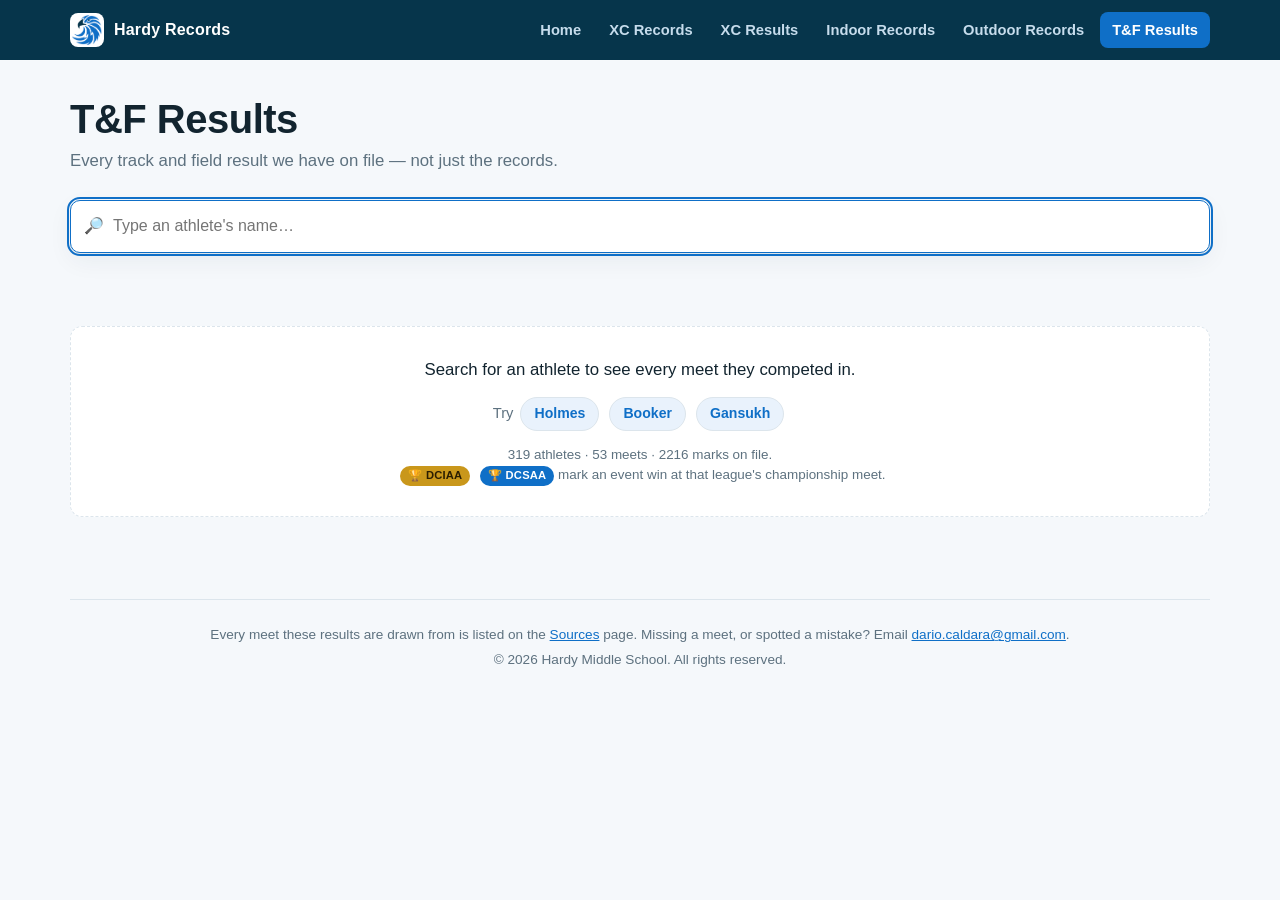
==== results-archive.html @ caa14b57 "Add 2013 outdoor championship record, apply track championship badges Dario judged the 2013-05-06 ca" ====
﻿<!DOCTYPE html>
<html lang="en">
<head>
    <meta charset="UTF-8">
    <meta name="viewport" content="width=device-width, initial-scale=1.0">
    <title>Hardy Middle School T&amp;F Results</title>
    <meta name="description" content="Search every Hardy Middle School track and field result we have on file, by athlete name.">
    <meta property="og:title" content="Hardy Middle School T&amp;F Results">
    <meta property="og:description" content="Search every Hardy Middle School track and field result we have on file, by athlete name.">
    <meta property="og:type" content="website">
    <meta property="og:image" content="hardylogo.png">
    <link rel="icon" href="hardylogo.png">
    <link rel="stylesheet" href="style.css">
</head>
<body>
    <header class="site-header">
        <div class="bar">
            <a class="brand" href="index.html">
                <img src="hardylogo.png" alt="">
                <span>Hardy Records</span>
            </a>
            <nav class="nav">
                <a href="index.html">Home</a>
                <a href="xc_record_wall.html">XC Records</a>
                <a href="xc-results-archive.html">XC Results</a>
                <a href="trackwall_indoor.html">Indoor Records</a>
                <a href="trackwall_outdoor.html">Outdoor Records</a>
                <a href="results-archive.html" aria-current="page">T&amp;F Results</a>
            </nav>
        </div>
    </header>

    <div class="container">
        <div class="page-head" id="top">
            <h1>T&amp;F Results</h1>
            <p>Every track and field result we have on file &mdash; not just the records.</p>
        </div>

        <div class="search">
            <label class="is-hidden" for="q">Search by athlete name</label>
            <input id="q" type="search" data-search data-search-mode="reveal"
                   placeholder="Type an athlete's name&hellip;" autocomplete="off" autofocus>
        </div>
        <p class="search-status" data-search-status role="status"></p>

        <div class="search-prompt" data-search-prompt>
            <p class="prompt-lead">Search for an athlete to see every meet they competed in.</p>
            <p class="prompt-eg">Try <button type="button" class="example" data-example="Holmes">Holmes</button> <button type="button" class="example" data-example="Booker">Booker</button> <button type="button" class="example" data-example="Gansukh">Gansukh</button></p>
            <p class="prompt-note">319 athletes &middot; 53 meets &middot; 2216 marks on file.</p>
            <p class="prompt-note"><span class="title-badge dciaa">&#127942; DCIAA</span> <span class="title-badge dcsaa">&#127942; DCSAA</span> mark an event win at that league's championship meet.</p>
        </div>

        <div class="no-results is-hidden" data-search-empty>
            Nothing found. Try a surname on its own, or check the spelling.
        </div>

        <div class="card-grid">
            <article class="result-card is-hidden">
                <div class="card-head">
                    <span class="card-athlete">Aaron Huang</span>
                    <span class="card-sub">Yr 8 &middot; Boys</span>
                    <span class="season-badge outdoor">Outdoor</span>
                </div>
                <p class="card-meet"><a href="https://www.athletic.net/TrackAndField/meet/628756/results/all">Carlos Parson Invitational</a></p>
                <p class="card-date">May 21, 2026 &middot; Landon, MD</p>
                <ul class="card-marks">
                    <li><span class="ev">1600m</span><span class="mk">5:24.11</span><span class="pl">5th</span></li>
                    <li><span class="ev">4x400m relay</span><span class="mk">4:15.59</span><span class="pl silver">2nd</span></li>
                </ul>
            </article>
            <article class="result-card is-hidden">
                <div class="card-head">
                    <span class="card-athlete">Caroline Consentino</span>
                    <span class="card-sub">Yr 8 &middot; Girls</span>
                    <span class="season-badge outdoor">Outdoor</span>
                </div>
                <p class="card-meet"><a href="https://www.athletic.net/TrackAndField/meet/628756/results/all">Carlos Parson Invitational</a></p>
                <p class="card-date">May 21, 2026 &middot; Landon, MD</p>
                <ul class="card-marks">
                    <li><span class="ev">100m</span><span class="mk">14.39</span><span class="pl silver">2nd</span></li>
                    <li><span class="ev">4x100m relay</span><span class="mk">55.06</span><span class="pl bronze">3rd</span></li>
                    <li><span class="ev">4x200m relay</span><span class="mk">2:04.43</span><span class="pl">6th</span></li>
                </ul>
            </article>
            <article class="result-card is-hidden">
                <div class="card-head">
                    <span class="card-athlete">Conor Benavides</span>
                    <span class="card-sub">Yr 7 &middot; Boys</span>
                    <span class="season-badge outdoor">Outdoor</span>
                </div>
                <p class="card-meet"><a href="https://www.athletic.net/TrackAndField/meet/628756/results/all">Carlos Parson Invitational</a></p>
                <p class="card-date">May 21, 2026 &middot; Landon, MD</p>
                <ul class="card-marks">
                    <li><span class="ev">Discus Throw</span><span class="mk">36-09</span><span class="pl">11th</span></li>
                    <li><span class="ev">Shot Put</span><span class="mk">16-03</span><span class="pl">13th</span></li>
                </ul>
            </article>
            <article class="result-card is-hidden">
                <div class="card-head">
                    <span class="card-athlete">Felipe Sebastian Mesa McGovern</span>
                    <span class="card-sub">Yr 8 &middot; Boys</span>
                    <span class="season-badge outdoor">Outdoor</span>
                </div>
                <p class="card-meet"><a href="https://www.athletic.net/TrackAndField/meet/628756/results/all">Carlos Parson Invitational</a></p>
                <p class="card-date">May 21, 2026 &middot; Landon, MD</p>
                <ul class="card-marks">
                    <li><span class="ev">1600m</span><span class="mk">5:12.51</span><span class="pl bronze">3rd</span></li>
                    <li><span class="ev">4x400m relay</span><span class="mk">4:15.59</span><span class="pl silver">2nd</span></li>
                </ul>
            </article>
            <article class="result-card is-hidden">
                <div class="card-head">
                    <span class="card-athlete">Flora Van Stone</span>
                    <span class="card-sub">Yr 8 &middot; Girls</span>
                    <span class="season-badge outdoor">Outdoor</span>
                </div>
                <p class="card-meet"><a href="https://www.athletic.net/TrackAndField/meet/628756/results/all">Carlos Parson Invitational</a></p>
                <p class="card-date">May 21, 2026 &middot; Landon, MD</p>
                <ul class="card-marks">
                    <li><span class="ev">Discus Throw</span><span class="mk">38-04</span><span class="pl">6th</span></li>
                    <li><span class="ev">Shot Put</span><span class="mk">18-00</span><span class="pl">8th</span></li>
                </ul>
            </article>
            <article class="result-card is-hidden">
                <div class="card-head">
                    <span class="card-athlete">Isabel Gardiner</span>
                    <span class="card-sub">Yr 7 &middot; Girls</span>
                    <span class="season-badge outdoor">Outdoor</span>
                </div>
                <p class="card-meet"><a href="https://www.athletic.net/TrackAndField/meet/628756/results/all">Carlos Parson Invitational</a></p>
                <p class="card-date">May 21, 2026 &middot; Landon, MD</p>
                <ul class="card-marks">
                    <li><span class="ev">4x400m relay</span><span class="mk">4:25.62</span><span class="pl gold">1st</span></li>
                    <li><span class="ev">SMR 1600m relay</span><span class="mk">4:36.08</span><span class="pl silver">2nd</span></li>
                </ul>
            </article>
            <article class="result-card is-hidden">
                <div class="card-head">
                    <span class="card-athlete">Lydia Mohlenkamp</span>
                    <span class="card-sub">Yr 7 &middot; Girls</span>
                    <span class="season-badge outdoor">Outdoor</span>
                </div>
                <p class="card-meet"><a href="https://www.athletic.net/TrackAndField/meet/628756/results/all">Carlos Parson Invitational</a></p>
                <p class="card-date">May 21, 2026 &middot; Landon, MD</p>
                <ul class="card-marks">
                    <li><span class="ev">1600m</span><span class="mk">6:31.57</span><span class="pl">11th</span></li>
                </ul>
            </article>
            <article class="result-card is-hidden">
                <div class="card-head">
                    <span class="card-athlete">Maja Caldara</span>
                    <span class="card-sub">Yr 8 &middot; Girls</span>
                    <span class="season-badge outdoor">Outdoor</span>
                </div>
                <p class="card-meet"><a href="https://www.athletic.net/TrackAndField/meet/628756/results/all">Carlos Parson Invitational</a></p>
                <p class="card-date">May 21, 2026 &middot; Landon, MD</p>
                <ul class="card-marks">
                    <li><span class="ev">1600m</span><span class="mk">5:31.85</span><span class="pl silver">2nd</span></li>
                    <li><span class="ev">4x400m relay</span><span class="mk">4:25.62</span><span class="pl gold">1st</span></li>
                </ul>
            </article>
            <article class="result-card is-hidden">
                <div class="card-head">
                    <span class="card-athlete">Mattia Forte Liuzza, Victor Ionescu, Joshua Banks, Heyab Robel</span>
                    <span class="card-sub">Boys</span>
                    <span class="season-badge outdoor">Outdoor</span>
                </div>
                <p class="card-meet"><a href="https://www.athletic.net/TrackAndField/meet/628756/results/all">Carlos Parson Invitational</a></p>
                <p class="card-date">May 21, 2026 &middot; Landon, MD</p>
                <ul class="card-marks">
                    <li><span class="ev">4x200m relay</span><span class="mk">1:48.48</span><span class="pl silver">2nd</span></li>
                </ul>
            </article>
            <article class="result-card is-hidden">
                <div class="card-head">
                    <span class="card-athlete">Mattia Forte Liuzza, Victor Ionescu, Sebastian Barriga, Heyab Robel</span>
                    <span class="card-sub">Boys</span>
                    <span class="season-badge outdoor">Outdoor</span>
                </div>
                <p class="card-meet"><a href="https://www.athletic.net/TrackAndField/meet/628756/results/all">Carlos Parson Invitational</a></p>
                <p class="card-date">May 21, 2026 &middot; Landon, MD</p>
                <ul class="card-marks">
                    <li><span class="ev">4x100m relay</span><span class="mk">52.77</span><span class="pl silver">2nd</span></li>
                </ul>
            </article>
            <article class="result-card is-hidden">
                <div class="card-head">
                    <span class="card-athlete">Nico Schoenbauer</span>
                    <span class="card-sub">Yr 8 &middot; Boys</span>
                    <span class="season-badge outdoor">Outdoor</span>
                </div>
                <p class="card-meet"><a href="https://www.athletic.net/TrackAndField/meet/628756/results/all">Carlos Parson Invitational</a></p>
                <p class="card-date">May 21, 2026 &middot; Landon, MD</p>
                <ul class="card-marks">
                    <li><span class="ev">1600m</span><span class="mk">5:04.18</span><span class="pl gold">1st</span></li>
                </ul>
            </article>
            <article class="result-card is-hidden">
                <div class="card-head">
                    <span class="card-athlete">Seynabou Samba</span>
                    <span class="card-sub">Yr 8 &middot; Girls</span>
                    <span class="season-badge outdoor">Outdoor</span>
                </div>
                <p class="card-meet"><a href="https://www.athletic.net/TrackAndField/meet/628756/results/all">Carlos Parson Invitational</a></p>
                <p class="card-date">May 21, 2026 &middot; Landon, MD</p>
                <ul class="card-marks">
                    <li><span class="ev">4x100m relay</span><span class="mk">55.06</span><span class="pl bronze">3rd</span></li>
                    <li><span class="ev">Long Jump</span><span class="mk">11-07</span><span class="pl">10th</span></li>
                </ul>
            </article>
            <article class="result-card is-hidden">
                <div class="card-head">
                    <span class="card-athlete">Sonnia Klapper</span>
                    <span class="card-sub">Yr 6 &middot; Girls</span>
                    <span class="season-badge outdoor">Outdoor</span>
                </div>
                <p class="card-meet"><a href="https://www.athletic.net/TrackAndField/meet/628756/results/all">Carlos Parson Invitational</a></p>
                <p class="card-date">May 21, 2026 &middot; Landon, MD</p>
                <ul class="card-marks">
                    <li><span class="ev">1600m</span><span class="mk">5:51.09</span><span class="pl">5th</span></li>
                </ul>
            </article>
            <article class="result-card is-hidden">
                <div class="card-head">
                    <span class="card-athlete">Timothy Carlson</span>
                    <span class="card-sub">Yr 8 &middot; Boys</span>
                    <span class="season-badge outdoor">Outdoor</span>
                </div>
                <p class="card-meet"><a href="https://www.athletic.net/TrackAndField/meet/628756/results/all">Carlos Parson Invitational</a></p>
                <p class="card-date">May 21, 2026 &middot; Landon, MD</p>
                <ul class="card-marks">
                    <li><span class="ev">Shot Put</span><span class="mk">23-02</span><span class="pl">6th</span></li>
                    <li><span class="ev">SMR 1600m relay</span><span class="mk">4:29.31</span><span class="pl bronze">3rd</span></li>
                </ul>
            </article>
            <article class="result-card is-hidden">
                <div class="card-head">
                    <span class="card-athlete">Vanina Mazzei-Paterni</span>
                    <span class="card-sub">Yr 8 &middot; Girls</span>
                    <span class="season-badge outdoor">Outdoor</span>
                </div>
                <p class="card-meet"><a href="https://www.athletic.net/TrackAndField/meet/628756/results/all">Carlos Parson Invitational</a></p>
                <p class="card-date">May 21, 2026 &middot; Landon, MD</p>
                <ul class="card-marks">
                    <li><span class="ev">4x400m relay</span><span class="mk">4:25.62</span><span class="pl gold">1st</span></li>
                    <li><span class="ev">Long Jump</span><span class="mk">14-10</span><span class="pl gold">1st</span></li>
                    <li><span class="ev">SMR 1600m relay</span><span class="mk">4:36.08</span><span class="pl silver">2nd</span></li>
                </ul>
            </article>
            <article class="result-card is-hidden">
                <div class="card-head">
                    <span class="card-athlete">Aaron Huang</span>
                    <span class="card-sub">Yr 8 &middot; Boys</span>
                    <span class="season-badge outdoor">Outdoor</span>
                </div>
                <p class="card-meet"><a href="https://www.athletic.net/TrackAndField/meet/665818/results/all">DCIAA MS Championship</a></p>
                <p class="card-date">May 13, 2026</p>
                <ul class="card-marks">
                    <li><span class="ev">1600m</span><span class="mk">5:16.39</span><span class="pl">4th</span></li>
                    <li><span class="ev">4x400m relay</span><span class="mk">4:17.68</span><span class="pl">5th</span></li>
                </ul>
            </article>
            <article class="result-card is-hidden">
                <div class="card-head">
                    <span class="card-athlete">Abraham Hirsch</span>
                    <span class="card-sub">Yr 7 &middot; Boys</span>
                    <span class="season-badge outdoor">Outdoor</span>
                </div>
                <p class="card-meet"><a href="https://www.athletic.net/TrackAndField/meet/665818/results/all">DCIAA MS Championship</a></p>
                <p class="card-date">May 13, 2026</p>
                <ul class="card-marks">
                    <li><span class="ev">100m</span><span class="mk">13.50</span><span class="pl">29th</span></li>
                </ul>
            </article>
            <article class="result-card is-hidden">
                <div class="card-head">
                    <span class="card-athlete">Allan Maldonado</span>
                    <span class="card-sub">Yr 7 &middot; Boys</span>
                    <span class="season-badge outdoor">Outdoor</span>
                </div>
                <p class="card-meet"><a href="https://www.athletic.net/TrackAndField/meet/665818/results/all">DCIAA MS Championship</a></p>
                <p class="card-date">May 13, 2026</p>
                <ul class="card-marks">
                    <li><span class="ev">400m</span><span class="mk">1:06.91</span><span class="pl">18th</span></li>
                </ul>
            </article>
            <article class="result-card is-hidden">
                <div class="card-head">
                    <span class="card-athlete">Bailee McGill</span>
                    <span class="card-sub">Yr 7 &middot; Girls</span>
                    <span class="season-badge outdoor">Outdoor</span>
                </div>
                <p class="card-meet"><a href="https://www.athletic.net/TrackAndField/meet/665818/results/all">DCIAA MS Championship</a></p>
                <p class="card-date">May 13, 2026</p>
                <ul class="card-marks">
                    <li><span class="ev">100m</span><span class="mk">14.66</span><span class="pl">30th</span></li>
                </ul>
            </article>
            <article class="result-card is-hidden">
                <div class="card-head">
                    <span class="card-athlete">Betty Markus</span>
                    <span class="card-sub">Yr 8 &middot; Girls</span>
                    <span class="season-badge outdoor">Outdoor</span>
                </div>
                <p class="card-meet"><a href="https://www.athletic.net/TrackAndField/meet/665818/results/all">DCIAA MS Championship</a></p>
                <p class="card-date">May 13, 2026</p>
                <ul class="card-marks">
                    <li><span class="ev">Discus Throw</span><span class="mk">36-08</span><span class="pl">16th</span></li>
                    <li><span class="ev">Shot Put</span><span class="mk">24-10</span><span class="pl">4th</span></li>
                </ul>
            </article>
            <article class="result-card is-hidden">
                <div class="card-head">
                    <span class="card-athlete">Caroline Consentino</span>
                    <span class="card-sub">Yr 8 &middot; Girls</span>
                    <span class="season-badge outdoor">Outdoor</span>
                </div>
                <p class="card-meet"><a href="https://www.athletic.net/TrackAndField/meet/665818/results/all">DCIAA MS Championship</a></p>
                <p class="card-date">May 13, 2026</p>
                <ul class="card-marks">
                    <li><span class="ev">100m Hurdles</span><span class="mk">20.13</span><span class="pl">15th</span></li>
                    <li><span class="ev">4x100m relay</span><span class="mk">54.59</span><span class="pl">4th</span></li>
                </ul>
            </article>
            <article class="result-card is-hidden">
                <div class="card-head">
                    <span class="card-athlete">Conor Benavides</span>
                    <span class="card-sub">Yr 7 &middot; Boys</span>
                    <span class="season-badge outdoor">Outdoor</span>
                </div>
                <p class="card-meet"><a href="https://www.athletic.net/TrackAndField/meet/665818/results/all">DCIAA MS Championship</a></p>
                <p class="card-date">May 13, 2026</p>
                <ul class="card-marks">
                    <li><span class="ev">Shot Put</span><span class="mk">17-10</span><span class="pl">21st</span></li>
                </ul>
            </article>
            <article class="result-card is-hidden">
                <div class="card-head">
                    <span class="card-athlete">Eliana Prager</span>
                    <span class="card-sub">Yr 6 &middot; Girls</span>
                    <span class="season-badge outdoor">Outdoor</span>
                </div>
                <p class="card-meet"><a href="https://www.athletic.net/TrackAndField/meet/665818/results/all">DCIAA MS Championship</a></p>
                <p class="card-date">May 13, 2026</p>
                <ul class="card-marks">
                    <li><span class="ev">200m</span><span class="mk">28.94</span><span class="pl">11th</span></li>
                    <li><span class="ev">4x100m relay</span><span class="mk">54.59</span><span class="pl">4th</span></li>
                </ul>
            </article>
            <article class="result-card is-hidden">
                <div class="card-head">
                    <span class="card-athlete">Ella Nushi</span>
                    <span class="card-sub">Yr 7 &middot; Girls</span>
                    <span class="season-badge outdoor">Outdoor</span>
                </div>
                <p class="card-meet"><a href="https://www.athletic.net/TrackAndField/meet/665818/results/all">DCIAA MS Championship</a></p>
                <p class="card-date">May 13, 2026</p>
                <ul class="card-marks">
                    <li><span class="ev">High Jump</span><span class="mk">4-02</span><span class="pl">4th</span></li>
                    <li><span class="ev">Long Jump</span><span class="mk">12-11.75</span><span class="pl">7th</span></li>
                </ul>
            </article>
            <article class="result-card is-hidden">
                <div class="card-head">
                    <span class="card-athlete">Felipe Sebastian Mesa McGovern</span>
                    <span class="card-sub">Yr 8 &middot; Boys</span>
                    <span class="season-badge outdoor">Outdoor</span>
                </div>
                <p class="card-meet"><a href="https://www.athletic.net/TrackAndField/meet/665818/results/all">DCIAA MS Championship</a></p>
                <p class="card-date">May 13, 2026</p>
                <ul class="card-marks">
                    <li><span class="ev">1600m</span><span class="mk">5:11.67</span><span class="pl bronze">3rd</span></li>
                    <li><span class="ev">4x400m relay</span><span class="mk">4:17.68</span><span class="pl">5th</span></li>
                </ul>
            </article>
            <article class="result-card is-hidden">
                <div class="card-head">
                    <span class="card-athlete">Flora Van Stone</span>
                    <span class="card-sub">Yr 8 &middot; Girls</span>
                    <span class="season-badge outdoor">Outdoor</span>
                </div>
                <p class="card-meet"><a href="https://www.athletic.net/TrackAndField/meet/665818/results/all">DCIAA MS Championship</a></p>
                <p class="card-date">May 13, 2026</p>
                <ul class="card-marks">
                    <li><span class="ev">Discus Throw</span><span class="mk">29-04</span><span class="pl">19th</span></li>
                    <li><span class="ev">Shot Put</span><span class="mk">15-05</span><span class="pl">28th</span></li>
                </ul>
            </article>
            <article class="result-card is-hidden">
                <div class="card-head">
                    <span class="card-athlete">Gustav Benschop</span>
                    <span class="card-sub">Yr 8 &middot; Boys</span>
                    <span class="season-badge outdoor">Outdoor</span>
                </div>
                <p class="card-meet"><a href="https://www.athletic.net/TrackAndField/meet/665818/results/all">DCIAA MS Championship</a></p>
                <p class="card-date">May 13, 2026</p>
                <ul class="card-marks">
                    <li><span class="ev">400m</span><span class="mk">1:10.35</span><span class="pl">24th</span></li>
                </ul>
            </article>
            <article class="result-card is-hidden">
                <div class="card-head">
                    <span class="card-athlete">Harrison Fitts</span>
                    <span class="card-sub">Yr 6 &middot; Boys</span>
                    <span class="season-badge outdoor">Outdoor</span>
                </div>
                <p class="card-meet"><a href="https://www.athletic.net/TrackAndField/meet/665818/results/all">DCIAA MS Championship</a></p>
                <p class="card-date">May 13, 2026</p>
                <ul class="card-marks">
                    <li><span class="ev">800m</span><span class="mk">2:26.00</span><span class="pl">5th</span></li>
                </ul>
            </article>
            <article class="result-card is-hidden">
                <div class="card-head">
                    <span class="card-athlete">Heyab Robel</span>
                    <span class="card-sub">Yr 7 &middot; Boys</span>
                    <span class="season-badge outdoor">Outdoor</span>
                </div>
                <p class="card-meet"><a href="https://www.athletic.net/TrackAndField/meet/665818/results/all">DCIAA MS Championship</a></p>
                <p class="card-date">May 13, 2026</p>
                <ul class="card-marks">
                    <li><span class="ev">100m</span><span class="mk">12.59</span><span class="pl">13th</span></li>
                    <li><span class="ev">200m</span><span class="mk">26.27</span><span class="pl">15th</span></li>
                    <li><span class="ev">4x100m relay</span><span class="mk">52.07</span><span class="pl">9th</span></li>
                </ul>
            </article>
            <article class="result-card is-hidden">
                <div class="card-head">
                    <span class="card-athlete">Ingrid Kearney</span>
                    <span class="card-sub">Yr 7 &middot; Girls</span>
                    <span class="season-badge outdoor">Outdoor</span>
                </div>
                <p class="card-meet"><a href="https://www.athletic.net/TrackAndField/meet/665818/results/all">DCIAA MS Championship</a></p>
                <p class="card-date">May 13, 2026</p>
                <ul class="card-marks">
                    <li><span class="ev">100m Hurdles</span><span class="mk">20.60</span><span class="pl">21st</span></li>
                </ul>
            </article>
            <article class="result-card is-hidden">
                <div class="card-head">
                    <span class="card-athlete">Isabel Gardiner</span>
                    <span class="card-sub">Yr 7 &middot; Girls</span>
                    <span class="season-badge outdoor">Outdoor</span>
                </div>
                <p class="card-meet"><a href="https://www.athletic.net/TrackAndField/meet/665818/results/all">DCIAA MS Championship</a></p>
                <p class="card-date">May 13, 2026</p>
                <ul class="card-marks">
                    <li><span class="ev">400m</span><span class="mk">1:07.86</span><span class="pl">7th</span></li>
                </ul>
            </article>
            <article class="result-card is-hidden">
                <div class="card-head">
                    <span class="card-athlete">Joshua Banks</span>
                    <span class="card-sub">Yr 8 &middot; Boys</span>
                    <span class="season-badge outdoor">Outdoor</span>
                </div>
                <p class="card-meet"><a href="https://www.athletic.net/TrackAndField/meet/665818/results/all">DCIAA MS Championship</a></p>
                <p class="card-date">May 13, 2026</p>
                <ul class="card-marks">
                    <li><span class="ev">4x100m relay</span><span class="mk">52.07</span><span class="pl">9th</span></li>
                    <li><span class="ev">Triple Jump</span><span class="mk">27-00</span><span class="pl">10th</span></li>
                </ul>
            </article>
            <article class="result-card is-hidden">
                <div class="card-head">
                    <span class="card-athlete">Judah Johnson</span>
                    <span class="card-sub">Yr 8 &middot; Girls</span>
                    <span class="season-badge outdoor">Outdoor</span>
                </div>
                <p class="card-meet"><a href="https://www.athletic.net/TrackAndField/meet/665818/results/all">DCIAA MS Championship</a></p>
                <p class="card-date">May 13, 2026</p>
                <ul class="card-marks">
                    <li><span class="ev">200m</span><span class="mk">28.55</span><span class="pl">8th</span></li>
                    <li><span class="ev">4x100m relay</span><span class="mk">54.59</span><span class="pl">4th</span></li>
                </ul>
            </article>
            <article class="result-card is-hidden">
                <div class="card-head">
                    <span class="card-athlete">Lionel Schoenbauer</span>
                    <span class="card-sub">Yr 8 &middot; Boys</span>
                    <span class="season-badge outdoor">Outdoor</span>
                </div>
                <p class="card-meet"><a href="https://www.athletic.net/TrackAndField/meet/665818/results/all">DCIAA MS Championship</a></p>
                <p class="card-date">May 13, 2026</p>
                <ul class="card-marks">
                    <li><span class="ev">4x400m relay</span><span class="mk">4:17.68</span><span class="pl">5th</span></li>
                    <li><span class="ev">800m</span><span class="mk">2:17.12</span><span class="pl gold">1st</span> <span class="title-badge dciaa" title="DCIAA event champion">&#127942; DCIAA</span></li>
                </ul>
            </article>
            <article class="result-card is-hidden">
                <div class="card-head">
                    <span class="card-athlete">Lydia Mohlenkamp</span>
                    <span class="card-sub">Yr 7 &middot; Girls</span>
                    <span class="season-badge outdoor">Outdoor</span>
                </div>
                <p class="card-meet"><a href="https://www.athletic.net/TrackAndField/meet/665818/results/all">DCIAA MS Championship</a></p>
                <p class="card-date">May 13, 2026</p>
                <ul class="card-marks">
                    <li><span class="ev">400m</span><span class="mk">1:14.42</span><span class="pl">19th</span></li>
                </ul>
            </article>
            <article class="result-card is-hidden">
                <div class="card-head">
                    <span class="card-athlete">Maja Caldara</span>
                    <span class="card-sub">Yr 8 &middot; Girls</span>
                    <span class="season-badge outdoor">Outdoor</span>
                </div>
                <p class="card-meet"><a href="https://www.athletic.net/TrackAndField/meet/665818/results/all">DCIAA MS Championship</a></p>
                <p class="card-date">May 13, 2026</p>
                <ul class="card-marks">
                    <li><span class="ev">1600m</span><span class="mk">5:30.31</span><span class="pl gold">1st</span> <span class="title-badge dciaa" title="DCIAA event champion">&#127942; DCIAA</span></li>
                    <li><span class="ev">4x400m relay</span><span class="mk">4:31.30</span><span class="pl gold">1st</span> <span class="title-badge dciaa" title="DCIAA event champion">&#127942; DCIAA</span></li>
                </ul>
            </article>
            <article class="result-card is-hidden">
                <div class="card-head">
                    <span class="card-athlete">Mattia Forte Liuzza</span>
                    <span class="card-sub">Yr 8 &middot; Boys</span>
                    <span class="season-badge outdoor">Outdoor</span>
                </div>
                <p class="card-meet"><a href="https://www.athletic.net/TrackAndField/meet/665818/results/all">DCIAA MS Championship</a></p>
                <p class="card-date">May 13, 2026</p>
                <ul class="card-marks">
                    <li><span class="ev">200m</span><span class="mk">26.69</span><span class="pl">16th</span></li>
                    <li><span class="ev">4x100m relay</span><span class="mk">52.07</span><span class="pl">9th</span></li>
                </ul>
            </article>
            <article class="result-card is-hidden">
                <div class="card-head">
                    <span class="card-athlete">Naomi Kihn</span>
                    <span class="card-sub">Yr 7 &middot; Girls</span>
                    <span class="season-badge outdoor">Outdoor</span>
                </div>
                <p class="card-meet"><a href="https://www.athletic.net/TrackAndField/meet/665818/results/all">DCIAA MS Championship</a></p>
                <p class="card-date">May 13, 2026</p>
                <ul class="card-marks">
                    <li><span class="ev">100m</span><span class="mk">15.41</span><span class="pl">43rd</span></li>
                    <li><span class="ev">Triple Jump</span><span class="mk">24-09.50</span><span class="pl">9th</span></li>
                </ul>
            </article>
            <article class="result-card is-hidden">
                <div class="card-head">
                    <span class="card-athlete">Nico Schoenbauer</span>
                    <span class="card-sub">Yr 8 &middot; Boys</span>
                    <span class="season-badge outdoor">Outdoor</span>
                </div>
                <p class="card-meet"><a href="https://www.athletic.net/TrackAndField/meet/665818/results/all">DCIAA MS Championship</a></p>
                <p class="card-date">May 13, 2026</p>
                <ul class="card-marks">
                    <li><span class="ev">1600m</span><span class="mk">5:04.36</span><span class="pl gold">1st</span> <span class="title-badge dciaa" title="DCIAA event champion">&#127942; DCIAA</span></li>
                    <li><span class="ev">4x400m relay</span><span class="mk">4:17.68</span><span class="pl">5th</span></li>
                </ul>
            </article>
            <article class="result-card is-hidden">
                <div class="card-head">
                    <span class="card-athlete">Saila Fuad</span>
                    <span class="card-sub">Yr 6 &middot; Girls</span>
                    <span class="season-badge outdoor">Outdoor</span>
                </div>
                <p class="card-meet"><a href="https://www.athletic.net/TrackAndField/meet/665818/results/all">DCIAA MS Championship</a></p>
                <p class="card-date">May 13, 2026</p>
                <ul class="card-marks">
                    <li><span class="ev">800m</span><span class="mk">2:45.08</span><span class="pl">7th</span></li>
                </ul>
            </article>
            <article class="result-card is-hidden">
                <div class="card-head">
                    <span class="card-athlete">Salma Brown</span>
                    <span class="card-sub">Yr 6 &middot; Girls</span>
                    <span class="season-badge outdoor">Outdoor</span>
                </div>
                <p class="card-meet"><a href="https://www.athletic.net/TrackAndField/meet/665818/results/all">DCIAA MS Championship</a></p>
                <p class="card-date">May 13, 2026</p>
                <ul class="card-marks">
                    <li><span class="ev">High Jump</span><span class="mk">4-00</span><span class="pl">10th</span></li>
                </ul>
            </article>
            <article class="result-card is-hidden">
                <div class="card-head">
                    <span class="card-athlete">Sean O&#39;Connell</span>
                    <span class="card-sub">Yr 7 &middot; Boys</span>
                    <span class="season-badge outdoor">Outdoor</span>
                </div>
                <p class="card-meet"><a href="https://www.athletic.net/TrackAndField/meet/665818/results/all">DCIAA MS Championship</a></p>
                <p class="card-date">May 13, 2026</p>
                <ul class="card-marks">
                    <li><span class="ev">800m</span><span class="mk">2:20.65</span><span class="pl">4th</span></li>
                </ul>
            </article>
            <article class="result-card is-hidden">
                <div class="card-head">
                    <span class="card-athlete">Sebastian Barriga</span>
                    <span class="card-sub">Yr 7 &middot; Boys</span>
                    <span class="season-badge outdoor">Outdoor</span>
                </div>
                <p class="card-meet"><a href="https://www.athletic.net/TrackAndField/meet/665818/results/all">DCIAA MS Championship</a></p>
                <p class="card-date">May 13, 2026</p>
                <ul class="card-marks">
                    <li><span class="ev">100m</span><span class="mk">13.26</span><span class="pl">26th</span></li>
                </ul>
            </article>
            <article class="result-card is-hidden">
                <div class="card-head">
                    <span class="card-athlete">Seynabou Samba</span>
                    <span class="card-sub">Yr 8 &middot; Girls</span>
                    <span class="season-badge outdoor">Outdoor</span>
                </div>
                <p class="card-meet"><a href="https://www.athletic.net/TrackAndField/meet/665818/results/all">DCIAA MS Championship</a></p>
                <p class="card-date">May 13, 2026</p>
                <ul class="card-marks">
                    <li><span class="ev">4x100m relay</span><span class="mk">54.59</span><span class="pl">4th</span></li>
                    <li><span class="ev">4x400m relay</span><span class="mk">4:31.30</span><span class="pl gold">1st</span> <span class="title-badge dciaa" title="DCIAA event champion">&#127942; DCIAA</span></li>
                    <li><span class="ev">Triple Jump</span><span class="mk">30-00</span><span class="pl gold">1st</span> <span class="title-badge dciaa" title="DCIAA event champion">&#127942; DCIAA</span></li>
                </ul>
            </article>
            <article class="result-card is-hidden">
                <div class="card-head">
                    <span class="card-athlete">Skai Moore</span>
                    <span class="card-sub">Yr 7 &middot; Girls</span>
                    <span class="season-badge outdoor">Outdoor</span>
                </div>
                <p class="card-meet"><a href="https://www.athletic.net/TrackAndField/meet/665818/results/all">DCIAA MS Championship</a></p>
                <p class="card-date">May 13, 2026</p>
                <ul class="card-marks">
                    <li><span class="ev">800m</span><span class="mk">2:42.33</span><span class="pl">6th</span></li>
                </ul>
            </article>
            <article class="result-card is-hidden">
                <div class="card-head">
                    <span class="card-athlete">Sonnia Klapper</span>
                    <span class="card-sub">Yr 6 &middot; Girls</span>
                    <span class="season-badge outdoor">Outdoor</span>
                </div>
                <p class="card-meet"><a href="https://www.athletic.net/TrackAndField/meet/665818/results/all">DCIAA MS Championship</a></p>
                <p class="card-date">May 13, 2026</p>
                <ul class="card-marks">
                    <li><span class="ev">1600m</span><span class="mk">5:54.49</span><span class="pl">4th</span></li>
                </ul>
            </article>
            <article class="result-card is-hidden">
                <div class="card-head">
                    <span class="card-athlete">Teresa Ljung</span>
                    <span class="card-sub">Yr 7 &middot; Girls</span>
                    <span class="season-badge outdoor">Outdoor</span>
                </div>
                <p class="card-meet"><a href="https://www.athletic.net/TrackAndField/meet/665818/results/all">DCIAA MS Championship</a></p>
                <p class="card-date">May 13, 2026</p>
                <ul class="card-marks">
                    <li><span class="ev">1600m</span><span class="mk">5:37.38</span><span class="pl silver">2nd</span></li>
                    <li><span class="ev">4x400m relay</span><span class="mk">4:31.30</span><span class="pl gold">1st</span> <span class="title-badge dciaa" title="DCIAA event champion">&#127942; DCIAA</span></li>
                    <li><span class="ev">Long Jump</span><span class="mk">12-11.25</span><span class="pl">8th</span></li>
                    <li><span class="ev">Triple Jump</span><span class="mk">27-04</span><span class="pl">4th</span></li>
                </ul>
            </article>
            <article class="result-card is-hidden">
                <div class="card-head">
                    <span class="card-athlete">Timothy Carlson</span>
                    <span class="card-sub">Yr 8 &middot; Boys</span>
                    <span class="season-badge outdoor">Outdoor</span>
                </div>
                <p class="card-meet"><a href="https://www.athletic.net/TrackAndField/meet/665818/results/all">DCIAA MS Championship</a></p>
                <p class="card-date">May 13, 2026</p>
                <ul class="card-marks">
                    <li><span class="ev">400m</span><span class="mk">1:06.81</span><span class="pl">17th</span></li>
                    <li><span class="ev">Shot Put</span><span class="mk">24-03</span><span class="pl">15th</span></li>
                </ul>
            </article>
            <article class="result-card is-hidden">
                <div class="card-head">
                    <span class="card-athlete">Vanina Mazzei-Paterni</span>
                    <span class="card-sub">Yr 8 &middot; Girls</span>
                    <span class="season-badge outdoor">Outdoor</span>
                </div>
                <p class="card-meet"><a href="https://www.athletic.net/TrackAndField/meet/665818/results/all">DCIAA MS Championship</a></p>
                <p class="card-date">May 13, 2026</p>
                <ul class="card-marks">
                    <li><span class="ev">400m</span><span class="mk">1:00.42</span><span class="pl gold">1st</span> <span class="title-badge dciaa" title="DCIAA event champion">&#127942; DCIAA</span></li>
                    <li><span class="ev">4x400m relay</span><span class="mk">4:31.30</span><span class="pl gold">1st</span> <span class="title-badge dciaa" title="DCIAA event champion">&#127942; DCIAA</span></li>
                    <li><span class="ev">800m</span><span class="mk">2:25.42</span><span class="pl gold">1st</span> <span class="title-badge dciaa" title="DCIAA event champion">&#127942; DCIAA</span></li>
                    <li><span class="ev">Long Jump</span><span class="mk">15-05.75</span><span class="pl silver">2nd</span></li>
                </ul>
            </article>
            <article class="result-card is-hidden">
                <div class="card-head">
                    <span class="card-athlete">Victor Ionescu</span>
                    <span class="card-sub">Yr 8 &middot; Boys</span>
                    <span class="season-badge outdoor">Outdoor</span>
                </div>
                <p class="card-meet"><a href="https://www.athletic.net/TrackAndField/meet/665818/results/all">DCIAA MS Championship</a></p>
                <p class="card-date">May 13, 2026</p>
                <ul class="card-marks">
                    <li><span class="ev">200m</span><span class="mk">27.04</span><span class="pl">19th</span></li>
                    <li><span class="ev">4x100m relay</span><span class="mk">52.07</span><span class="pl">9th</span></li>
                </ul>
            </article>
            <article class="result-card is-hidden">
                <div class="card-head">
                    <span class="card-athlete">Ximena Aulestia</span>
                    <span class="card-sub">Yr 8 &middot; Girls</span>
                    <span class="season-badge outdoor">Outdoor</span>
                </div>
                <p class="card-meet"><a href="https://www.athletic.net/TrackAndField/meet/665818/results/all">DCIAA MS Championship</a></p>
                <p class="card-date">May 13, 2026</p>
                <ul class="card-marks">
                    <li><span class="ev">100m</span><span class="mk">15.45</span><span class="pl">44th</span></li>
                </ul>
            </article>
            <article class="result-card is-hidden">
                <div class="card-head">
                    <span class="card-athlete">Aaron Huang</span>
                    <span class="card-sub">Yr 8 &middot; Boys</span>
                    <span class="season-badge outdoor">Outdoor</span>
                </div>
                <p class="card-meet"><a href="https://www.athletic.net/TrackAndField/meet/663048/results/all">Quakers Mini Invite</a></p>
                <p class="card-date">May 4, 2026 &middot; Sidwell Friends Track, DC</p>
                <ul class="card-marks">
                    <li><span class="ev">400m</span><span class="mk">1:05.19</span><span class="pl">10th</span></li>
                    <li><span class="ev">800m</span><span class="mk">2:33.17</span><span class="pl">11th</span></li>
                </ul>
            </article>
            <article class="result-card is-hidden">
                <div class="card-head">
                    <span class="card-athlete">Bailee McGill</span>
                    <span class="card-sub">Yr 7 &middot; Girls</span>
                    <span class="season-badge outdoor">Outdoor</span>
                </div>
                <p class="card-meet"><a href="https://www.athletic.net/TrackAndField/meet/663048/results/all">Quakers Mini Invite</a></p>
                <p class="card-date">May 4, 2026 &middot; Sidwell Friends Track, DC</p>
                <ul class="card-marks">
                    <li><span class="ev">100m</span><span class="mk">15.36</span><span class="pl">17th</span></li>
                    <li><span class="ev">200m</span><span class="mk">31.49</span><span class="pl">10th</span></li>
                    <li><span class="ev">4x100m relay</span><span class="mk">58.05</span><span class="pl bronze">3rd</span></li>
                </ul>
            </article>
            <article class="result-card is-hidden">
                <div class="card-head">
                    <span class="card-athlete">Betty Markus</span>
                    <span class="card-sub">Yr 8 &middot; Girls</span>
                    <span class="season-badge outdoor">Outdoor</span>
                </div>
                <p class="card-meet"><a href="https://www.athletic.net/TrackAndField/meet/663048/results/all">Quakers Mini Invite</a></p>
                <p class="card-date">May 4, 2026 &middot; Sidwell Friends Track, DC</p>
                <ul class="card-marks">
                    <li><span class="ev">100m</span><span class="mk">15.61</span><span class="pl">19th</span></li>
                    <li><span class="ev">Shot Put</span><span class="mk">22-11</span><span class="pl">4th</span></li>
                </ul>
            </article>
            <article class="result-card is-hidden">
                <div class="card-head">
                    <span class="card-athlete">Chris Kappas</span>
                    <span class="card-sub">Yr 8 &middot; Boys</span>
                    <span class="season-badge outdoor">Outdoor</span>
                </div>
                <p class="card-meet"><a href="https://www.athletic.net/TrackAndField/meet/663048/results/all">Quakers Mini Invite</a></p>
                <p class="card-date">May 4, 2026 &middot; Sidwell Friends Track, DC</p>
                <ul class="card-marks">
                    <li><span class="ev">100m</span><span class="mk">14.02</span><span class="pl">15th</span></li>
                    <li><span class="ev">200m</span><span class="mk">28.18</span><span class="pl">10th</span></li>
                    <li><span class="ev">4x100m relay</span><span class="mk">51.91</span><span class="pl bronze">3rd</span></li>
                    <li><span class="ev">Long Jump</span><span class="mk">13-03</span><span class="pl">4th</span></li>
                </ul>
            </article>
            <article class="result-card is-hidden">
                <div class="card-head">
                    <span class="card-athlete">Eliana Prager</span>
                    <span class="card-sub">Yr 6 &middot; Girls</span>
                    <span class="season-badge outdoor">Outdoor</span>
                </div>
                <p class="card-meet"><a href="https://www.athletic.net/TrackAndField/meet/663048/results/all">Quakers Mini Invite</a></p>
                <p class="card-date">May 4, 2026 &middot; Sidwell Friends Track, DC</p>
                <ul class="card-marks">
                    <li><span class="ev">100m</span><span class="mk">15.24</span><span class="pl">16th</span></li>
                    <li><span class="ev">200m</span><span class="mk">30.48</span><span class="pl">5th</span></li>
                    <li><span class="ev">4x100m relay</span><span class="mk">58.05</span><span class="pl bronze">3rd</span></li>
                </ul>
            </article>
            <article class="result-card is-hidden">
                <div class="card-head">
                    <span class="card-athlete">Ella Nushi</span>
                    <span class="card-sub">Yr 7 &middot; Girls</span>
                    <span class="season-badge outdoor">Outdoor</span>
                </div>
                <p class="card-meet"><a href="https://www.athletic.net/TrackAndField/meet/663048/results/all">Quakers Mini Invite</a></p>
                <p class="card-date">May 4, 2026 &middot; Sidwell Friends Track, DC</p>
                <ul class="card-marks">
                    <li><span class="ev">400m</span><span class="mk">1:15.56</span><span class="pl">10th</span></li>
                    <li><span class="ev">High Jump</span><span class="mk">4-04</span><span class="pl">4th</span></li>
                    <li><span class="ev">Long Jump</span><span class="mk">10-06</span><span class="pl">10th</span></li>
                </ul>
            </article>
            <article class="result-card is-hidden">
                <div class="card-head">
                    <span class="card-athlete">Felipe Sebastian Mesa McGovern</span>
                    <span class="card-sub">Yr 8 &middot; Boys</span>
                    <span class="season-badge outdoor">Outdoor</span>
                </div>
                <p class="card-meet"><a href="https://www.athletic.net/TrackAndField/meet/663048/results/all">Quakers Mini Invite</a></p>
                <p class="card-date">May 4, 2026 &middot; Sidwell Friends Track, DC</p>
                <ul class="card-marks">
                    <li><span class="ev">400m</span><span class="mk">1:03.77</span><span class="pl">7th</span></li>
                    <li><span class="ev">800m</span><span class="mk">2:23.68</span><span class="pl">6th</span></li>
                </ul>
            </article>
            <article class="result-card is-hidden">
                <div class="card-head">
                    <span class="card-athlete">Flora Van Stone</span>
                    <span class="card-sub">Yr 8 &middot; Girls</span>
                    <span class="season-badge outdoor">Outdoor</span>
                </div>
                <p class="card-meet"><a href="https://www.athletic.net/TrackAndField/meet/663048/results/all">Quakers Mini Invite</a></p>
                <p class="card-date">May 4, 2026 &middot; Sidwell Friends Track, DC</p>
                <ul class="card-marks">
                    <li><span class="ev">Discus Throw</span><span class="mk">28-05</span><span class="pl">5th</span></li>
                    <li><span class="ev">Shot Put</span><span class="mk">20-07</span><span class="pl">6th</span></li>
                </ul>
            </article>
            <article class="result-card is-hidden">
                <div class="card-head">
                    <span class="card-athlete">Gustav Benschop</span>
                    <span class="card-sub">Yr 8 &middot; Boys</span>
                    <span class="season-badge outdoor">Outdoor</span>
                </div>
                <p class="card-meet"><a href="https://www.athletic.net/TrackAndField/meet/663048/results/all">Quakers Mini Invite</a></p>
                <p class="card-date">May 4, 2026 &middot; Sidwell Friends Track, DC</p>
                <ul class="card-marks">
                    <li><span class="ev">400m</span><span class="mk">1:12.28</span><span class="pl">14th</span></li>
                </ul>
            </article>
            <article class="result-card is-hidden">
                <div class="card-head">
                    <span class="card-athlete">Harrison Fitts</span>
                    <span class="card-sub">Yr 6 &middot; Boys</span>
                    <span class="season-badge outdoor">Outdoor</span>
                </div>
                <p class="card-meet"><a href="https://www.athletic.net/TrackAndField/meet/663048/results/all">Quakers Mini Invite</a></p>
                <p class="card-date">May 4, 2026 &middot; Sidwell Friends Track, DC</p>
                <ul class="card-marks">
                    <li><span class="ev">800m</span><span class="mk">2:25.55</span><span class="pl">8th</span></li>
                    <li><span class="ev">High Jump</span><span class="mk">4-04</span><span class="pl">8th</span></li>
                </ul>
            </article>
            <article class="result-card is-hidden">
                <div class="card-head">
                    <span class="card-athlete">Heyab Robel</span>
                    <span class="card-sub">Yr 7 &middot; Boys</span>
                    <span class="season-badge outdoor">Outdoor</span>
                </div>
                <p class="card-meet"><a href="https://www.athletic.net/TrackAndField/meet/663048/results/all">Quakers Mini Invite</a></p>
                <p class="card-date">May 4, 2026 &middot; Sidwell Friends Track, DC</p>
                <ul class="card-marks">
                    <li><span class="ev">100m</span><span class="mk">12.77</span><span class="pl silver">2nd</span></li>
                    <li><span class="ev">200m</span><span class="mk">26.65</span><span class="pl">4th</span></li>
                    <li><span class="ev">4x100m relay</span><span class="mk">51.91</span><span class="pl bronze">3rd</span></li>
                    <li><span class="ev">Shot Put</span><span class="mk">20-11</span><span class="pl">7th</span></li>
                </ul>
            </article>
            <article class="result-card is-hidden">
                <div class="card-head">
                    <span class="card-athlete">Isabel Gardiner</span>
                    <span class="card-sub">Yr 7 &middot; Girls</span>
                    <span class="season-badge outdoor">Outdoor</span>
                </div>
                <p class="card-meet"><a href="https://www.athletic.net/TrackAndField/meet/663048/results/all">Quakers Mini Invite</a></p>
                <p class="card-date">May 4, 2026 &middot; Sidwell Friends Track, DC</p>
                <ul class="card-marks">
                    <li><span class="ev">400m</span><span class="mk">1:08.50</span><span class="pl bronze">3rd</span></li>
                    <li><span class="ev">Shot Put</span><span class="mk">15-09</span><span class="pl">8th</span></li>
                </ul>
            </article>
            <article class="result-card is-hidden">
                <div class="card-head">
                    <span class="card-athlete">Joshua Banks</span>
                    <span class="card-sub">Yr 8 &middot; Boys</span>
                    <span class="season-badge outdoor">Outdoor</span>
                </div>
                <p class="card-meet"><a href="https://www.athletic.net/TrackAndField/meet/663048/results/all">Quakers Mini Invite</a></p>
                <p class="card-date">May 4, 2026 &middot; Sidwell Friends Track, DC</p>
                <ul class="card-marks">
                    <li><span class="ev">200m</span><span class="mk">28.18</span><span class="pl">11th</span></li>
                    <li><span class="ev">Long Jump</span><span class="mk">12-08</span><span class="pl">7th</span></li>
                </ul>
            </article>
            <article class="result-card is-hidden">
                <div class="card-head">
                    <span class="card-athlete">Judah Johnson</span>
                    <span class="card-sub">Yr 8 &middot; Girls</span>
                    <span class="season-badge outdoor">Outdoor</span>
                </div>
                <p class="card-meet"><a href="https://www.athletic.net/TrackAndField/meet/663048/results/all">Quakers Mini Invite</a></p>
                <p class="card-date">May 4, 2026 &middot; Sidwell Friends Track, DC</p>
                <ul class="card-marks">
                    <li><span class="ev">100m</span><span class="mk">14.18</span><span class="pl">6th</span></li>
                    <li><span class="ev">200m</span><span class="mk">28.65</span><span class="pl bronze">3rd</span></li>
                    <li><span class="ev">4x100m relay</span><span class="mk">58.05</span><span class="pl bronze">3rd</span></li>
                </ul>
            </article>
            <article class="result-card is-hidden">
                <div class="card-head">
                    <span class="card-athlete">Lionel Schoenbauer</span>
                    <span class="card-sub">Yr 8 &middot; Boys</span>
                    <span class="season-badge outdoor">Outdoor</span>
                </div>
                <p class="card-meet"><a href="https://www.athletic.net/TrackAndField/meet/663048/results/all">Quakers Mini Invite</a></p>
                <p class="card-date">May 4, 2026 &middot; Sidwell Friends Track, DC</p>
                <ul class="card-marks">
                    <li><span class="ev">400m</span><span class="mk">1:03.30</span><span class="pl">6th</span></li>
                    <li><span class="ev">800m</span><span class="mk">2:22.76</span><span class="pl">4th</span></li>
                </ul>
            </article>
            <article class="result-card is-hidden">
                <div class="card-head">
                    <span class="card-athlete">Luca Deregibus</span>
                    <span class="card-sub">Yr 7 &middot; Boys</span>
                    <span class="season-badge outdoor">Outdoor</span>
                </div>
                <p class="card-meet"><a href="https://www.athletic.net/TrackAndField/meet/663048/results/all">Quakers Mini Invite</a></p>
                <p class="card-date">May 4, 2026 &middot; Sidwell Friends Track, DC</p>
                <ul class="card-marks">
                    <li><span class="ev">100m</span><span class="mk">13.83</span><span class="pl">10th</span></li>
                    <li><span class="ev">4x100m relay</span><span class="mk">51.91</span><span class="pl bronze">3rd</span></li>
                </ul>
            </article>
            <article class="result-card is-hidden">
                <div class="card-head">
                    <span class="card-athlete">Lydia Mohlenkamp</span>
                    <span class="card-sub">Yr 7 &middot; Girls</span>
                    <span class="season-badge outdoor">Outdoor</span>
                </div>
                <p class="card-meet"><a href="https://www.athletic.net/TrackAndField/meet/663048/results/all">Quakers Mini Invite</a></p>
                <p class="card-date">May 4, 2026 &middot; Sidwell Friends Track, DC</p>
                <ul class="card-marks">
                    <li><span class="ev">800m</span><span class="mk">2:49.89</span><span class="pl">11th</span></li>
                </ul>
            </article>
            <article class="result-card is-hidden">
                <div class="card-head">
                    <span class="card-athlete">Maja Caldara</span>
                    <span class="card-sub">Yr 8 &middot; Girls</span>
                    <span class="season-badge outdoor">Outdoor</span>
                </div>
                <p class="card-meet"><a href="https://www.athletic.net/TrackAndField/meet/663048/results/all">Quakers Mini Invite</a></p>
                <p class="card-date">May 4, 2026 &middot; Sidwell Friends Track, DC</p>
                <ul class="card-marks">
                    <li><span class="ev">400m</span><span class="mk">1:08.69</span><span class="pl">4th</span></li>
                    <li><span class="ev">800m</span><span class="mk">2:37.11</span><span class="pl">5th</span></li>
                </ul>
            </article>
            <article class="result-card is-hidden">
                <div class="card-head">
                    <span class="card-athlete">Mattia Forte Liuzza</span>
                    <span class="card-sub">Yr 8 &middot; Boys</span>
                    <span class="season-badge outdoor">Outdoor</span>
                </div>
                <p class="card-meet"><a href="https://www.athletic.net/TrackAndField/meet/663048/results/all">Quakers Mini Invite</a></p>
                <p class="card-date">May 4, 2026 &middot; Sidwell Friends Track, DC</p>
                <ul class="card-marks">
                    <li><span class="ev">100m</span><span class="mk">13.50</span><span class="pl">6th</span></li>
                    <li><span class="ev">200m</span><span class="mk">27.36</span><span class="pl">6th</span></li>
                </ul>
            </article>
            <article class="result-card is-hidden">
                <div class="card-head">
                    <span class="card-athlete">Nico Schoenbauer</span>
                    <span class="card-sub">Yr 8 &middot; Boys</span>
                    <span class="season-badge outdoor">Outdoor</span>
                </div>
                <p class="card-meet"><a href="https://www.athletic.net/TrackAndField/meet/663048/results/all">Quakers Mini Invite</a></p>
                <p class="card-date">May 4, 2026 &middot; Sidwell Friends Track, DC</p>
                <ul class="card-marks">
                    <li><span class="ev">400m</span><span class="mk">58.36</span><span class="pl gold">1st</span></li>
                    <li><span class="ev">800m</span><span class="mk">2:21.45</span><span class="pl bronze">3rd</span></li>
                </ul>
            </article>
            <article class="result-card is-hidden">
                <div class="card-head">
                    <span class="card-athlete">Rocco Durairaj</span>
                    <span class="card-sub">Yr 6 &middot; Boys</span>
                    <span class="season-badge outdoor">Outdoor</span>
                </div>
                <p class="card-meet"><a href="https://www.athletic.net/TrackAndField/meet/663048/results/all">Quakers Mini Invite</a></p>
                <p class="card-date">May 4, 2026 &middot; Sidwell Friends Track, DC</p>
                <ul class="card-marks">
                    <li><span class="ev">100m</span><span class="mk">14.19</span><span class="pl">17th</span></li>
                </ul>
            </article>
            <article class="result-card is-hidden">
                <div class="card-head">
                    <span class="card-athlete">Saila Fuad</span>
                    <span class="card-sub">Yr 6 &middot; Girls</span>
                    <span class="season-badge outdoor">Outdoor</span>
                </div>
                <p class="card-meet"><a href="https://www.athletic.net/TrackAndField/meet/663048/results/all">Quakers Mini Invite</a></p>
                <p class="card-date">May 4, 2026 &middot; Sidwell Friends Track, DC</p>
                <ul class="card-marks">
                    <li><span class="ev">800m</span><span class="mk">2:44.83</span><span class="pl">7th</span></li>
                </ul>
            </article>
            <article class="result-card is-hidden">
                <div class="card-head">
                    <span class="card-athlete">Salma Brown</span>
                    <span class="card-sub">Yr 6 &middot; Girls</span>
                    <span class="season-badge outdoor">Outdoor</span>
                </div>
                <p class="card-meet"><a href="https://www.athletic.net/TrackAndField/meet/663048/results/all">Quakers Mini Invite</a></p>
                <p class="card-date">May 4, 2026 &middot; Sidwell Friends Track, DC</p>
                <ul class="card-marks">
                    <li><span class="ev">400m</span><span class="mk">1:12.13</span><span class="pl">7th</span></li>
                    <li><span class="ev">High Jump</span><span class="mk">4-00</span><span class="pl">6th</span></li>
                </ul>
            </article>
            <article class="result-card is-hidden">
                <div class="card-head">
                    <span class="card-athlete">Sean O&#39;Connell</span>
                    <span class="card-sub">Yr 7 &middot; Boys</span>
                    <span class="season-badge outdoor">Outdoor</span>
                </div>
                <p class="card-meet"><a href="https://www.athletic.net/TrackAndField/meet/663048/results/all">Quakers Mini Invite</a></p>
                <p class="card-date">May 4, 2026 &middot; Sidwell Friends Track, DC</p>
                <ul class="card-marks">
                    <li><span class="ev">800m</span><span class="mk">2:24.43</span><span class="pl">7th</span></li>
                    <li><span class="ev">Shot Put</span><span class="mk">19-04</span><span class="pl">8th</span></li>
                </ul>
            </article>
            <article class="result-card is-hidden">
                <div class="card-head">
                    <span class="card-athlete">Seynabou Samba</span>
                    <span class="card-sub">Yr 8 &middot; Girls</span>
                    <span class="season-badge outdoor">Outdoor</span>
                </div>
                <p class="card-meet"><a href="https://www.athletic.net/TrackAndField/meet/663048/results/all">Quakers Mini Invite</a></p>
                <p class="card-date">May 4, 2026 &middot; Sidwell Friends Track, DC</p>
                <ul class="card-marks">
                    <li><span class="ev">100m</span><span class="mk">14.26</span><span class="pl">7th</span></li>
                    <li><span class="ev">400m</span><span class="mk">1:07.63</span><span class="pl silver">2nd</span></li>
                    <li><span class="ev">4x100m relay</span><span class="mk">58.05</span><span class="pl bronze">3rd</span></li>
                    <li><span class="ev">Long Jump</span><span class="mk">13-07</span><span class="pl bronze">3rd</span></li>
                </ul>
            </article>
            <article class="result-card is-hidden">
                <div class="card-head">
                    <span class="card-athlete">Skai Moore</span>
                    <span class="card-sub">Yr 7 &middot; Girls</span>
                    <span class="season-badge outdoor">Outdoor</span>
                </div>
                <p class="card-meet"><a href="https://www.athletic.net/TrackAndField/meet/663048/results/all">Quakers Mini Invite</a></p>
                <p class="card-date">May 4, 2026 &middot; Sidwell Friends Track, DC</p>
                <ul class="card-marks">
                    <li><span class="ev">200m</span><span class="mk">32.09</span><span class="pl">12th</span></li>
                    <li><span class="ev">Long Jump</span><span class="mk">10-04</span><span class="pl">11th</span></li>
                </ul>
            </article>
            <article class="result-card is-hidden">
                <div class="card-head">
                    <span class="card-athlete">Sonnia Klapper</span>
                    <span class="card-sub">Yr 6 &middot; Girls</span>
                    <span class="season-badge outdoor">Outdoor</span>
                </div>
                <p class="card-meet"><a href="https://www.athletic.net/TrackAndField/meet/663048/results/all">Quakers Mini Invite</a></p>
                <p class="card-date">May 4, 2026 &middot; Sidwell Friends Track, DC</p>
                <ul class="card-marks">
                    <li><span class="ev">200m</span><span class="mk">34.00</span><span class="pl">16th</span></li>
                    <li><span class="ev">800m</span><span class="mk">2:48.32</span><span class="pl">10th</span></li>
                </ul>
            </article>
            <article class="result-card is-hidden">
                <div class="card-head">
                    <span class="card-athlete">Teresa Ljung</span>
                    <span class="card-sub">Yr 7 &middot; Girls</span>
                    <span class="season-badge outdoor">Outdoor</span>
                </div>
                <p class="card-meet"><a href="https://www.athletic.net/TrackAndField/meet/663048/results/all">Quakers Mini Invite</a></p>
                <p class="card-date">May 4, 2026 &middot; Sidwell Friends Track, DC</p>
                <ul class="card-marks">
                    <li><span class="ev">800m</span><span class="mk">2:37.02</span><span class="pl">4th</span></li>
                </ul>
            </article>
            <article class="result-card is-hidden">
                <div class="card-head">
                    <span class="card-athlete">Timothy Carlson</span>
                    <span class="card-sub">Yr 8 &middot; Boys</span>
                    <span class="season-badge outdoor">Outdoor</span>
                </div>
                <p class="card-meet"><a href="https://www.athletic.net/TrackAndField/meet/663048/results/all">Quakers Mini Invite</a></p>
                <p class="card-date">May 4, 2026 &middot; Sidwell Friends Track, DC</p>
                <ul class="card-marks">
                    <li><span class="ev">400m</span><span class="mk">1:09.79</span><span class="pl">13th</span></li>
                    <li><span class="ev">Shot Put</span><span class="mk">22-05</span><span class="pl">5th</span></li>
                </ul>
            </article>
            <article class="result-card is-hidden">
                <div class="card-head">
                    <span class="card-athlete">Vanina Mazzei-Paterni</span>
                    <span class="card-sub">Yr 8 &middot; Girls</span>
                    <span class="season-badge outdoor">Outdoor</span>
                </div>
                <p class="card-meet"><a href="https://www.athletic.net/TrackAndField/meet/663048/results/all">Quakers Mini Invite</a></p>
                <p class="card-date">May 4, 2026 &middot; Sidwell Friends Track, DC</p>
                <ul class="card-marks">
                    <li><span class="ev">400m</span><span class="mk">1:02.49</span><span class="pl gold">1st</span></li>
                    <li><span class="ev">800m</span><span class="mk">2:33.10</span><span class="pl gold">1st</span></li>
                    <li><span class="ev">Long Jump</span><span class="mk">14-01</span><span class="pl silver">2nd</span></li>
                </ul>
            </article>
            <article class="result-card is-hidden">
                <div class="card-head">
                    <span class="card-athlete">Victor Ionescu</span>
                    <span class="card-sub">Yr 8 &middot; Boys</span>
                    <span class="season-badge outdoor">Outdoor</span>
                </div>
                <p class="card-meet"><a href="https://www.athletic.net/TrackAndField/meet/663048/results/all">Quakers Mini Invite</a></p>
                <p class="card-date">May 4, 2026 &middot; Sidwell Friends Track, DC</p>
                <ul class="card-marks">
                    <li><span class="ev">100m</span><span class="mk">13.50</span><span class="pl">7th</span></li>
                    <li><span class="ev">200m</span><span class="mk">27.49</span><span class="pl">7th</span></li>
                    <li><span class="ev">4x100m relay</span><span class="mk">51.91</span><span class="pl bronze">3rd</span></li>
                </ul>
            </article>
            <article class="result-card is-hidden">
                <div class="card-head">
                    <span class="card-athlete">Aaron Huang</span>
                    <span class="card-sub">Yr 8 &middot; Boys</span>
                    <span class="season-badge outdoor">Outdoor</span>
                </div>
                <p class="card-meet"><a href="https://www.athletic.net/TrackAndField/meet/661256/results/all">DCIAA MS/HS Developmental #2</a></p>
                <p class="card-date">May 2, 2026</p>
                <ul class="card-marks">
                    <li><span class="ev">1600m</span><span class="mk">5:17.67</span><span class="pl">4th</span></li>
                    <li><span class="ev">4x400m relay</span><span class="mk">4:29.50</span><span class="pl silver">2nd</span></li>
                </ul>
            </article>
            <article class="result-card is-hidden">
                <div class="card-head">
                    <span class="card-athlete">Allan Maldonado</span>
                    <span class="card-sub">Yr 7 &middot; Boys</span>
                    <span class="season-badge outdoor">Outdoor</span>
                </div>
                <p class="card-meet"><a href="https://www.athletic.net/TrackAndField/meet/661256/results/all">DCIAA MS/HS Developmental #2</a></p>
                <p class="card-date">May 2, 2026</p>
                <ul class="card-marks">
                    <li><span class="ev">400m</span><span class="mk">1:09.25</span><span class="pl">23rd</span></li>
                    <li><span class="ev">4x400m relay</span><span class="mk">5:01.01</span><span class="pl">7th</span></li>
                </ul>
            </article>
            <article class="result-card is-hidden">
                <div class="card-head">
                    <span class="card-athlete">Bailee McGill</span>
                    <span class="card-sub">Yr 7 &middot; Girls</span>
                    <span class="season-badge outdoor">Outdoor</span>
                </div>
                <p class="card-meet"><a href="https://www.athletic.net/TrackAndField/meet/661256/results/all">DCIAA MS/HS Developmental #2</a></p>
                <p class="card-date">May 2, 2026</p>
                <ul class="card-marks">
                    <li><span class="ev">100m</span><span class="mk">14.90</span><span class="pl">19th</span></li>
                    <li><span class="ev">4x100m relay</span><span class="mk">55.71</span><span class="pl">4th</span></li>
                </ul>
            </article>
            <article class="result-card is-hidden">
                <div class="card-head">
                    <span class="card-athlete">Betty Markus</span>
                    <span class="card-sub">Yr 8 &middot; Girls</span>
                    <span class="season-badge outdoor">Outdoor</span>
                </div>
                <p class="card-meet"><a href="https://www.athletic.net/TrackAndField/meet/661256/results/all">DCIAA MS/HS Developmental #2</a></p>
                <p class="card-date">May 2, 2026</p>
                <ul class="card-marks">
                    <li><span class="ev">100m</span><span class="mk">15.34</span><span class="pl">27th</span></li>
                    <li><span class="ev">4x100m relay</span><span class="mk">1:01.72</span><span class="pl">19th</span></li>
                    <li><span class="ev">Shot Put</span><span class="mk">21-00</span><span class="pl">7th</span></li>
                </ul>
            </article>
            <article class="result-card is-hidden">
                <div class="card-head">
                    <span class="card-athlete">Caroline Consentino</span>
                    <span class="card-sub">Yr 8 &middot; Girls</span>
                    <span class="season-badge outdoor">Outdoor</span>
                </div>
                <p class="card-meet"><a href="https://www.athletic.net/TrackAndField/meet/661256/results/all">DCIAA MS/HS Developmental #2</a></p>
                <p class="card-date">May 2, 2026</p>
                <ul class="card-marks">
                    <li><span class="ev">100m Hurdles</span><span class="mk">18.97</span><span class="pl">5th</span></li>
                    <li><span class="ev">200m</span><span class="mk">30.09</span><span class="pl">15th</span></li>
                    <li><span class="ev">4x100m relay</span><span class="mk">55.71</span><span class="pl">4th</span></li>
                </ul>
            </article>
            <article class="result-card is-hidden">
                <div class="card-head">
                    <span class="card-athlete">Chris Kappas</span>
                    <span class="card-sub">Yr 8 &middot; Boys</span>
                    <span class="season-badge outdoor">Outdoor</span>
                </div>
                <p class="card-meet"><a href="https://www.athletic.net/TrackAndField/meet/661256/results/all">DCIAA MS/HS Developmental #2</a></p>
                <p class="card-date">May 2, 2026</p>
                <ul class="card-marks">
                    <li><span class="ev">100m Hurdles</span><span class="mk">23.05</span><span class="pl">22nd</span></li>
                    <li><span class="ev">200m</span><span class="mk">27.91</span><span class="pl">19th</span></li>
                    <li><span class="ev">Long Jump</span><span class="mk">14-10.50</span><span class="pl">6th</span></li>
                </ul>
            </article>
            <article class="result-card is-hidden">
                <div class="card-head">
                    <span class="card-athlete">Conor Benavides</span>
                    <span class="card-sub">Yr 7 &middot; Boys</span>
                    <span class="season-badge outdoor">Outdoor</span>
                </div>
                <p class="card-meet"><a href="https://www.athletic.net/TrackAndField/meet/661256/results/all">DCIAA MS/HS Developmental #2</a></p>
                <p class="card-date">May 2, 2026</p>
                <ul class="card-marks">
                    <li><span class="ev">400m</span><span class="mk">1:12.87</span><span class="pl">29th</span></li>
                    <li><span class="ev">4x400m relay</span><span class="mk">5:01.01</span><span class="pl">7th</span></li>
                    <li><span class="ev">Shot Put</span><span class="mk">17-03</span><span class="pl">14th</span></li>
                </ul>
            </article>
            <article class="result-card is-hidden">
                <div class="card-head">
                    <span class="card-athlete">Eliana Prager</span>
                    <span class="card-sub">Yr 6 &middot; Girls</span>
                    <span class="season-badge outdoor">Outdoor</span>
                </div>
                <p class="card-meet"><a href="https://www.athletic.net/TrackAndField/meet/661256/results/all">DCIAA MS/HS Developmental #2</a></p>
                <p class="card-date">May 2, 2026</p>
                <ul class="card-marks">
                    <li><span class="ev">200m</span><span class="mk">29.93</span><span class="pl">12th</span></li>
                    <li><span class="ev">4x100m relay</span><span class="mk">1:01.72</span><span class="pl">19th</span></li>
                </ul>
            </article>
            <article class="result-card is-hidden">
                <div class="card-head">
                    <span class="card-athlete">Ella Nushi</span>
                    <span class="card-sub">Yr 7 &middot; Girls</span>
                    <span class="season-badge outdoor">Outdoor</span>
                </div>
                <p class="card-meet"><a href="https://www.athletic.net/TrackAndField/meet/661256/results/all">DCIAA MS/HS Developmental #2</a></p>
                <p class="card-date">May 2, 2026</p>
                <ul class="card-marks">
                    <li><span class="ev">400m</span><span class="mk">1:16.62</span><span class="pl">19th</span></li>
                    <li><span class="ev">4x400m relay</span><span class="mk">5:08.02</span><span class="pl">6th</span></li>
                </ul>
            </article>
            <article class="result-card is-hidden">
                <div class="card-head">
                    <span class="card-athlete">Felipe Sebastian Mesa McGovern</span>
                    <span class="card-sub">Yr 8 &middot; Boys</span>
                    <span class="season-badge outdoor">Outdoor</span>
                </div>
                <p class="card-meet"><a href="https://www.athletic.net/TrackAndField/meet/661256/results/all">DCIAA MS/HS Developmental #2</a></p>
                <p class="card-date">May 2, 2026</p>
                <ul class="card-marks">
                    <li><span class="ev">4x400m relay</span><span class="mk">4:29.50</span><span class="pl silver">2nd</span></li>
                    <li><span class="ev">800m</span><span class="mk">2:25.23</span><span class="pl silver">2nd</span></li>
                </ul>
            </article>
            <article class="result-card is-hidden">
                <div class="card-head">
                    <span class="card-athlete">Flora Van Stone</span>
                    <span class="card-sub">Yr 8 &middot; Girls</span>
                    <span class="season-badge outdoor">Outdoor</span>
                </div>
                <p class="card-meet"><a href="https://www.athletic.net/TrackAndField/meet/661256/results/all">DCIAA MS/HS Developmental #2</a></p>
                <p class="card-date">May 2, 2026</p>
                <ul class="card-marks">
                    <li><span class="ev">4x100m relay</span><span class="mk">1:01.72</span><span class="pl">19th</span></li>
                    <li><span class="ev">Discus Throw</span><span class="mk">36-04</span><span class="pl">10th</span></li>
                    <li><span class="ev">Shot Put</span><span class="mk">18-08</span><span class="pl">11th</span></li>
                </ul>
            </article>
            <article class="result-card is-hidden">
                <div class="card-head">
                    <span class="card-athlete">Gustav Benschop</span>
                    <span class="card-sub">Yr 8 &middot; Boys</span>
                    <span class="season-badge outdoor">Outdoor</span>
                </div>
                <p class="card-meet"><a href="https://www.athletic.net/TrackAndField/meet/661256/results/all">DCIAA MS/HS Developmental #2</a></p>
                <p class="card-date">May 2, 2026</p>
                <ul class="card-marks">
                    <li><span class="ev">800m</span><span class="mk">2:38.01</span><span class="pl">10th</span></li>
                </ul>
            </article>
            <article class="result-card is-hidden">
                <div class="card-head">
                    <span class="card-athlete">Harrison Fitts</span>
                    <span class="card-sub">Yr 6 &middot; Boys</span>
                    <span class="season-badge outdoor">Outdoor</span>
                </div>
                <p class="card-meet"><a href="https://www.athletic.net/TrackAndField/meet/661256/results/all">DCIAA MS/HS Developmental #2</a></p>
                <p class="card-date">May 2, 2026</p>
                <ul class="card-marks">
                    <li><span class="ev">4x400m relay</span><span class="mk">4:29.50</span><span class="pl silver">2nd</span></li>
                    <li><span class="ev">800m</span><span class="mk">2:30.63</span><span class="pl">4th</span></li>
                    <li><span class="ev">High Jump</span><span class="mk">4-06</span><span class="pl bronze">3rd</span></li>
                </ul>
            </article>
            <article class="result-card is-hidden">
                <div class="card-head">
                    <span class="card-athlete">Heyab Robel</span>
                    <span class="card-sub">Yr 7 &middot; Boys</span>
                    <span class="season-badge outdoor">Outdoor</span>
                </div>
                <p class="card-meet"><a href="https://www.athletic.net/TrackAndField/meet/661256/results/all">DCIAA MS/HS Developmental #2</a></p>
                <p class="card-date">May 2, 2026</p>
                <ul class="card-marks">
                    <li><span class="ev">100m</span><span class="mk">12.84</span><span class="pl">13th</span></li>
                </ul>
            </article>
            <article class="result-card is-hidden">
                <div class="card-head">
                    <span class="card-athlete">Isabel Gardiner</span>
                    <span class="card-sub">Yr 7 &middot; Girls</span>
                    <span class="season-badge outdoor">Outdoor</span>
                </div>
                <p class="card-meet"><a href="https://www.athletic.net/TrackAndField/meet/661256/results/all">DCIAA MS/HS Developmental #2</a></p>
                <p class="card-date">May 2, 2026</p>
                <ul class="card-marks">
                    <li><span class="ev">400m</span><span class="mk">1:09.30</span><span class="pl">5th</span></li>
                    <li><span class="ev">4x400m relay</span><span class="mk">4:29.57</span><span class="pl gold">1st</span></li>
                </ul>
            </article>
            <article class="result-card is-hidden">
                <div class="card-head">
                    <span class="card-athlete">Joshua Banks</span>
                    <span class="card-sub">Yr 8 &middot; Boys</span>
                    <span class="season-badge outdoor">Outdoor</span>
                </div>
                <p class="card-meet"><a href="https://www.athletic.net/TrackAndField/meet/661256/results/all">DCIAA MS/HS Developmental #2</a></p>
                <p class="card-date">May 2, 2026</p>
                <ul class="card-marks">
                    <li><span class="ev">200m</span><span class="mk">28.42</span><span class="pl">22nd</span></li>
                    <li><span class="ev">Triple Jump</span><span class="mk">30-07.75</span><span class="pl bronze">3rd</span></li>
                </ul>
            </article>
            <article class="result-card is-hidden">
                <div class="card-head">
                    <span class="card-athlete">Judah Johnson</span>
                    <span class="card-sub">Yr 8 &middot; Girls</span>
                    <span class="season-badge outdoor">Outdoor</span>
                </div>
                <p class="card-meet"><a href="https://www.athletic.net/TrackAndField/meet/661256/results/all">DCIAA MS/HS Developmental #2</a></p>
                <p class="card-date">May 2, 2026</p>
                <ul class="card-marks">
                    <li><span class="ev">200m</span><span class="mk">28.39</span><span class="pl">7th</span></li>
                    <li><span class="ev">4x100m relay</span><span class="mk">55.71</span><span class="pl">4th</span></li>
                </ul>
            </article>
            <article class="result-card is-hidden">
                <div class="card-head">
                    <span class="card-athlete">Lionel Schoenbauer</span>
                    <span class="card-sub">Yr 8 &middot; Boys</span>
                    <span class="season-badge outdoor">Outdoor</span>
                </div>
                <p class="card-meet"><a href="https://www.athletic.net/TrackAndField/meet/661256/results/all">DCIAA MS/HS Developmental #2</a></p>
                <p class="card-date">May 2, 2026</p>
                <ul class="card-marks">
                    <li><span class="ev">1600m</span><span class="mk">5:10.10</span><span class="pl silver">2nd</span></li>
                </ul>
            </article>
            <article class="result-card is-hidden">
                <div class="card-head">
                    <span class="card-athlete">Lydia Mohlenkamp</span>
                    <span class="card-sub">Yr 7 &middot; Girls</span>
                    <span class="season-badge outdoor">Outdoor</span>
                </div>
                <p class="card-meet"><a href="https://www.athletic.net/TrackAndField/meet/661256/results/all">DCIAA MS/HS Developmental #2</a></p>
                <p class="card-date">May 2, 2026</p>
                <ul class="card-marks">
                    <li><span class="ev">1600m</span><span class="mk">6:25.27</span><span class="pl">8th</span></li>
                    <li><span class="ev">4x400m relay</span><span class="mk">5:08.02</span><span class="pl">6th</span></li>
                </ul>
            </article>
            <article class="result-card is-hidden">
                <div class="card-head">
                    <span class="card-athlete">Maja Caldara</span>
                    <span class="card-sub">Yr 8 &middot; Girls</span>
                    <span class="season-badge outdoor">Outdoor</span>
                </div>
                <p class="card-meet"><a href="https://www.athletic.net/TrackAndField/meet/661256/results/all">DCIAA MS/HS Developmental #2</a></p>
                <p class="card-date">May 2, 2026</p>
                <ul class="card-marks">
                    <li><span class="ev">1600m</span><span class="mk">5:29.03</span><span class="pl gold">1st</span></li>
                    <li><span class="ev">4x400m relay</span><span class="mk">4:29.57</span><span class="pl gold">1st</span></li>
                </ul>
            </article>
            <article class="result-card is-hidden">
                <div class="card-head">
                    <span class="card-athlete">Mattia Forte Liuzza</span>
                    <span class="card-sub">Yr 8 &middot; Boys</span>
                    <span class="season-badge outdoor">Outdoor</span>
                </div>
                <p class="card-meet"><a href="https://www.athletic.net/TrackAndField/meet/661256/results/all">DCIAA MS/HS Developmental #2</a></p>
                <p class="card-date">May 2, 2026</p>
                <ul class="card-marks">
                    <li><span class="ev">100m</span><span class="mk">13.46</span><span class="pl">24th</span></li>
                    <li><span class="ev">4x100m relay</span><span class="mk">54.42</span><span class="pl">16th</span></li>
                </ul>
            </article>
            <article class="result-card is-hidden">
                <div class="card-head">
                    <span class="card-athlete">Nico Schoenbauer</span>
                    <span class="card-sub">Yr 8 &middot; Boys</span>
                    <span class="season-badge outdoor">Outdoor</span>
                </div>
                <p class="card-meet"><a href="https://www.athletic.net/TrackAndField/meet/661256/results/all">DCIAA MS/HS Developmental #2</a></p>
                <p class="card-date">May 2, 2026</p>
                <ul class="card-marks">
                    <li><span class="ev">1600m</span><span class="mk">5:07.03</span><span class="pl gold">1st</span></li>
                </ul>
            </article>
            <article class="result-card is-hidden">
                <div class="card-head">
                    <span class="card-athlete">Piper Cudworth-MacGillis</span>
                    <span class="card-sub">Yr 6 &middot; Girls</span>
                    <span class="season-badge outdoor">Outdoor</span>
                </div>
                <p class="card-meet"><a href="https://www.athletic.net/TrackAndField/meet/661256/results/all">DCIAA MS/HS Developmental #2</a></p>
                <p class="card-date">May 2, 2026</p>
                <ul class="card-marks">
                    <li><span class="ev">800m</span><span class="mk">3:15.22</span><span class="pl">14th</span></li>
                </ul>
            </article>
            <article class="result-card is-hidden">
                <div class="card-head">
                    <span class="card-athlete">Salma Brown</span>
                    <span class="card-sub">Yr 6 &middot; Girls</span>
                    <span class="season-badge outdoor">Outdoor</span>
                </div>
                <p class="card-meet"><a href="https://www.athletic.net/TrackAndField/meet/661256/results/all">DCIAA MS/HS Developmental #2</a></p>
                <p class="card-date">May 2, 2026</p>
                <ul class="card-marks">
                    <li><span class="ev">400m</span><span class="mk">1:12.47</span><span class="pl">12th</span></li>
                    <li><span class="ev">4x400m relay</span><span class="mk">5:08.02</span><span class="pl">6th</span></li>
                </ul>
            </article>
            <article class="result-card is-hidden">
                <div class="card-head">
                    <span class="card-athlete">Sebastian Barriga</span>
                    <span class="card-sub">Yr 7 &middot; Boys</span>
                    <span class="season-badge outdoor">Outdoor</span>
                </div>
                <p class="card-meet"><a href="https://www.athletic.net/TrackAndField/meet/661256/results/all">DCIAA MS/HS Developmental #2</a></p>
                <p class="card-date">May 2, 2026</p>
                <ul class="card-marks">
                    <li><span class="ev">100m</span><span class="mk">14.10</span><span class="pl">28th</span></li>
                    <li><span class="ev">4x100m relay</span><span class="mk">54.42</span><span class="pl">16th</span></li>
                </ul>
            </article>
            <article class="result-card is-hidden">
                <div class="card-head">
                    <span class="card-athlete">Seynabou Samba</span>
                    <span class="card-sub">Yr 8 &middot; Girls</span>
                    <span class="season-badge outdoor">Outdoor</span>
                </div>
                <p class="card-meet"><a href="https://www.athletic.net/TrackAndField/meet/661256/results/all">DCIAA MS/HS Developmental #2</a></p>
                <p class="card-date">May 2, 2026</p>
                <ul class="card-marks">
                    <li><span class="ev">100m</span><span class="mk">14.28</span><span class="pl">9th</span></li>
                    <li><span class="ev">4x100m relay</span><span class="mk">55.71</span><span class="pl">4th</span></li>
                    <li><span class="ev">4x400m relay</span><span class="mk">4:29.57</span><span class="pl gold">1st</span></li>
                </ul>
            </article>
            <article class="result-card is-hidden">
                <div class="card-head">
                    <span class="card-athlete">Skai Moore</span>
                    <span class="card-sub">Yr 7 &middot; Girls</span>
                    <span class="season-badge outdoor">Outdoor</span>
                </div>
                <p class="card-meet"><a href="https://www.athletic.net/TrackAndField/meet/661256/results/all">DCIAA MS/HS Developmental #2</a></p>
                <p class="card-date">May 2, 2026</p>
                <ul class="card-marks">
                    <li><span class="ev">4x400m relay</span><span class="mk">5:08.02</span><span class="pl">6th</span></li>
                    <li><span class="ev">800m</span><span class="mk">2:43.18</span><span class="pl">4th</span></li>
                    <li><span class="ev">Long Jump</span><span class="mk">11-03.50</span><span class="pl">11th</span></li>
                </ul>
            </article>
            <article class="result-card is-hidden">
                <div class="card-head">
                    <span class="card-athlete">Sonnia Klapper</span>
                    <span class="card-sub">Yr 6 &middot; Girls</span>
                    <span class="season-badge outdoor">Outdoor</span>
                </div>
                <p class="card-meet"><a href="https://www.athletic.net/TrackAndField/meet/661256/results/all">DCIAA MS/HS Developmental #2</a></p>
                <p class="card-date">May 2, 2026</p>
                <ul class="card-marks">
                    <li><span class="ev">1600m</span><span class="mk">5:54.25</span><span class="pl bronze">3rd</span></li>
                </ul>
            </article>
            <article class="result-card is-hidden">
                <div class="card-head">
                    <span class="card-athlete">Timothy Carlson</span>
                    <span class="card-sub">Yr 8 &middot; Boys</span>
                    <span class="season-badge outdoor">Outdoor</span>
                </div>
                <p class="card-meet"><a href="https://www.athletic.net/TrackAndField/meet/661256/results/all">DCIAA MS/HS Developmental #2</a></p>
                <p class="card-date">May 2, 2026</p>
                <ul class="card-marks">
                    <li><span class="ev">400m</span><span class="mk">1:06.69</span><span class="pl">21st</span></li>
                    <li><span class="ev">4x400m relay</span><span class="mk">4:29.50</span><span class="pl silver">2nd</span></li>
                    <li><span class="ev">Shot Put</span><span class="mk">22-00</span><span class="pl">10th</span></li>
                </ul>
            </article>
            <article class="result-card is-hidden">
                <div class="card-head">
                    <span class="card-athlete">Vanina Mazzei-Paterni</span>
                    <span class="card-sub">Yr 8 &middot; Girls</span>
                    <span class="season-badge outdoor">Outdoor</span>
                </div>
                <p class="card-meet"><a href="https://www.athletic.net/TrackAndField/meet/661256/results/all">DCIAA MS/HS Developmental #2</a></p>
                <p class="card-date">May 2, 2026</p>
                <ul class="card-marks">
                    <li><span class="ev">4x400m relay</span><span class="mk">4:29.57</span><span class="pl gold">1st</span></li>
                    <li><span class="ev">800m</span><span class="mk">2:27.69</span><span class="pl gold">1st</span></li>
                    <li><span class="ev">Long Jump</span><span class="mk">14-03.25</span><span class="pl silver">2nd</span></li>
                </ul>
            </article>
            <article class="result-card is-hidden">
                <div class="card-head">
                    <span class="card-athlete">Victor Ionescu</span>
                    <span class="card-sub">Yr 8 &middot; Boys</span>
                    <span class="season-badge outdoor">Outdoor</span>
                </div>
                <p class="card-meet"><a href="https://www.athletic.net/TrackAndField/meet/661256/results/all">DCIAA MS/HS Developmental #2</a></p>
                <p class="card-date">May 2, 2026</p>
                <ul class="card-marks">
                    <li><span class="ev">200m</span><span class="mk">26.85</span><span class="pl">13th</span></li>
                </ul>
            </article>
            <article class="result-card is-hidden">
                <div class="card-head">
                    <span class="card-athlete">Aaron Huang</span>
                    <span class="card-sub">Yr 8 &middot; Boys</span>
                    <span class="season-badge outdoor">Outdoor</span>
                </div>
                <p class="card-meet"><a href="https://www.athletic.net/TrackAndField/meet/647073/results/all">DCIAA HS/MS Developmental #1</a></p>
                <p class="card-date">March 24, 2026</p>
                <ul class="card-marks">
                    <li><span class="ev">1600m</span><span class="mk">5:24.42</span><span class="pl">5th</span></li>
                    <li><span class="ev">Discus Throw</span><span class="mk">42-05</span><span class="pl">13th</span></li>
                </ul>
            </article>
            <article class="result-card is-hidden">
                <div class="card-head">
                    <span class="card-athlete">Allan Maldonado</span>
                    <span class="card-sub">Yr 7 &middot; Boys</span>
                    <span class="season-badge outdoor">Outdoor</span>
                </div>
                <p class="card-meet"><a href="https://www.athletic.net/TrackAndField/meet/647073/results/all">DCIAA HS/MS Developmental #1</a></p>
                <p class="card-date">March 24, 2026</p>
                <ul class="card-marks">
                    <li><span class="ev">400m</span><span class="mk">1:09.87</span><span class="pl">19th</span></li>
                </ul>
            </article>
            <article class="result-card is-hidden">
                <div class="card-head">
                    <span class="card-athlete">Betty Markus</span>
                    <span class="card-sub">Yr 8 &middot; Girls</span>
                    <span class="season-badge outdoor">Outdoor</span>
                </div>
                <p class="card-meet"><a href="https://www.athletic.net/TrackAndField/meet/647073/results/all">DCIAA HS/MS Developmental #1</a></p>
                <p class="card-date">March 24, 2026</p>
                <ul class="card-marks">
                    <li><span class="ev">200m</span><span class="mk">32.84</span><span class="pl">24th</span></li>
                    <li><span class="ev">Shot Put</span><span class="mk">23-02</span><span class="pl bronze">3rd</span></li>
                </ul>
            </article>
            <article class="result-card is-hidden">
                <div class="card-head">
                    <span class="card-athlete">Caroline Consentino</span>
                    <span class="card-sub">Yr 8 &middot; Girls</span>
                    <span class="season-badge outdoor">Outdoor</span>
                </div>
                <p class="card-meet"><a href="https://www.athletic.net/TrackAndField/meet/647073/results/all">DCIAA HS/MS Developmental #1</a></p>
                <p class="card-date">March 24, 2026</p>
                <ul class="card-marks">
                    <li><span class="ev">100m</span><span class="mk">15.02</span><span class="pl">18th</span></li>
                    <li><span class="ev">100m Hurdles</span><span class="mk">19.10</span><span class="pl bronze">3rd</span></li>
                </ul>
            </article>
            <article class="result-card is-hidden">
                <div class="card-head">
                    <span class="card-athlete">Conor Benavides</span>
                    <span class="card-sub">Yr 7 &middot; Boys</span>
                    <span class="season-badge outdoor">Outdoor</span>
                </div>
                <p class="card-meet"><a href="https://www.athletic.net/TrackAndField/meet/647073/results/all">DCIAA HS/MS Developmental #1</a></p>
                <p class="card-date">March 24, 2026</p>
                <ul class="card-marks">
                    <li><span class="ev">Shot Put</span><span class="mk">16-11</span><span class="pl">20th</span></li>
                </ul>
            </article>
            <article class="result-card is-hidden">
                <div class="card-head">
                    <span class="card-athlete">Eliana Prager</span>
                    <span class="card-sub">Yr 6 &middot; Girls</span>
                    <span class="season-badge outdoor">Outdoor</span>
                </div>
                <p class="card-meet"><a href="https://www.athletic.net/TrackAndField/meet/647073/results/all">DCIAA HS/MS Developmental #1</a></p>
                <p class="card-date">March 24, 2026</p>
                <ul class="card-marks">
                    <li><span class="ev">100m</span><span class="mk">14.98</span><span class="pl">17th</span></li>
                    <li><span class="ev">4x100m relay</span><span class="mk">57.77</span><span class="pl">10th</span></li>
                </ul>
            </article>
            <article class="result-card is-hidden">
                <div class="card-head">
                    <span class="card-athlete">Elijah McClusky</span>
                    <span class="card-sub">Yr 8 &middot; Boys</span>
                    <span class="season-badge outdoor">Outdoor</span>
                </div>
                <p class="card-meet"><a href="https://www.athletic.net/TrackAndField/meet/647073/results/all">DCIAA HS/MS Developmental #1</a></p>
                <p class="card-date">March 24, 2026</p>
                <ul class="card-marks">
                    <li><span class="ev">100m</span><span class="mk">14.49</span><span class="pl">30th</span></li>
                    <li><span class="ev">4x100m relay</span><span class="mk">53.61</span><span class="pl">11th</span></li>
                </ul>
            </article>
            <article class="result-card is-hidden">
                <div class="card-head">
                    <span class="card-athlete">Ella Nushi</span>
                    <span class="card-sub">Yr 7 &middot; Girls</span>
                    <span class="season-badge outdoor">Outdoor</span>
                </div>
                <p class="card-meet"><a href="https://www.athletic.net/TrackAndField/meet/647073/results/all">DCIAA HS/MS Developmental #1</a></p>
                <p class="card-date">March 24, 2026</p>
                <ul class="card-marks">
                    <li><span class="ev">400m</span><span class="mk">1:17.59</span><span class="pl">11th</span></li>
                    <li><span class="ev">4x400m relay</span><span class="mk">5:25.77</span><span class="pl">5th</span></li>
                    <li><span class="ev">High Jump</span><span class="mk">4-04</span><span class="pl gold">1st</span></li>
                </ul>
            </article>
            <article class="result-card is-hidden">
                <div class="card-head">
                    <span class="card-athlete">Felipe Sebastian Mesa McGovern</span>
                    <span class="card-sub">Yr 8 &middot; Boys</span>
                    <span class="season-badge outdoor">Outdoor</span>
                </div>
                <p class="card-meet"><a href="https://www.athletic.net/TrackAndField/meet/647073/results/all">DCIAA HS/MS Developmental #1</a></p>
                <p class="card-date">March 24, 2026</p>
                <ul class="card-marks">
                    <li><span class="ev">1600m</span><span class="mk">5:18.61</span><span class="pl bronze">3rd</span></li>
                    <li><span class="ev">4x400m relay</span><span class="mk">4:23.84</span><span class="pl silver">2nd</span></li>
                    <li><span class="ev">Discus Throw</span><span class="mk">58-04</span><span class="pl">8th</span></li>
                </ul>
            </article>
            <article class="result-card is-hidden">
                <div class="card-head">
                    <span class="card-athlete">Harrison Fitts</span>
                    <span class="card-sub">Yr 6 &middot; Boys</span>
                    <span class="season-badge outdoor">Outdoor</span>
                </div>
                <p class="card-meet"><a href="https://www.athletic.net/TrackAndField/meet/647073/results/all">DCIAA HS/MS Developmental #1</a></p>
                <p class="card-date">March 24, 2026</p>
                <ul class="card-marks">
                    <li><span class="ev">800m</span><span class="mk">2:32.50</span><span class="pl bronze">3rd</span></li>
                </ul>
            </article>
            <article class="result-card is-hidden">
                <div class="card-head">
                    <span class="card-athlete">Heyab Robel</span>
                    <span class="card-sub">Yr 7 &middot; Boys</span>
                    <span class="season-badge outdoor">Outdoor</span>
                </div>
                <p class="card-meet"><a href="https://www.athletic.net/TrackAndField/meet/647073/results/all">DCIAA HS/MS Developmental #1</a></p>
                <p class="card-date">March 24, 2026</p>
                <ul class="card-marks">
                    <li><span class="ev">100m</span><span class="mk">13.03</span><span class="pl">9th</span></li>
                    <li><span class="ev">4x100m relay</span><span class="mk">53.61</span><span class="pl">11th</span></li>
                </ul>
            </article>
            <article class="result-card is-hidden">
                <div class="card-head">
                    <span class="card-athlete">Ingrid Kearney</span>
                    <span class="card-sub">Yr 7 &middot; Girls</span>
                    <span class="season-badge outdoor">Outdoor</span>
                </div>
                <p class="card-meet"><a href="https://www.athletic.net/TrackAndField/meet/647073/results/all">DCIAA HS/MS Developmental #1</a></p>
                <p class="card-date">March 24, 2026</p>
                <ul class="card-marks">
                    <li><span class="ev">100m Hurdles</span><span class="mk">20.67</span><span class="pl">9th</span></li>
                    <li><span class="ev">4x100m relay</span><span class="mk">1:04.51</span><span class="pl">20th</span></li>
                    <li><span class="ev">Long Jump</span><span class="mk">10-08.75</span><span class="pl">16th</span></li>
                </ul>
            </article>
            <article class="result-card is-hidden">
                <div class="card-head">
                    <span class="card-athlete">Isabel Gardiner</span>
                    <span class="card-sub">Yr 7 &middot; Girls</span>
                    <span class="season-badge outdoor">Outdoor</span>
                </div>
                <p class="card-meet"><a href="https://www.athletic.net/TrackAndField/meet/647073/results/all">DCIAA HS/MS Developmental #1</a></p>
                <p class="card-date">March 24, 2026</p>
                <ul class="card-marks">
                    <li><span class="ev">400m</span><span class="mk">1:10.48</span><span class="pl gold">1st</span></li>
                    <li><span class="ev">4x400m relay</span><span class="mk">4:53.85</span><span class="pl silver">2nd</span></li>
                    <li><span class="ev">Shot Put</span><span class="mk">17-04</span><span class="pl">10th</span></li>
                </ul>
            </article>
            <article class="result-card is-hidden">
                <div class="card-head">
                    <span class="card-athlete">Joshua Banks</span>
                    <span class="card-sub">Yr 8 &middot; Boys</span>
                    <span class="season-badge outdoor">Outdoor</span>
                </div>
                <p class="card-meet"><a href="https://www.athletic.net/TrackAndField/meet/647073/results/all">DCIAA HS/MS Developmental #1</a></p>
                <p class="card-date">March 24, 2026</p>
                <ul class="card-marks">
                    <li><span class="ev">4x100m relay</span><span class="mk">53.35</span><span class="pl">10th</span></li>
                </ul>
            </article>
            <article class="result-card is-hidden">
                <div class="card-head">
                    <span class="card-athlete">Judah Johnson</span>
                    <span class="card-sub">Yr 8 &middot; Girls</span>
                    <span class="season-badge outdoor">Outdoor</span>
                </div>
                <p class="card-meet"><a href="https://www.athletic.net/TrackAndField/meet/647073/results/all">DCIAA HS/MS Developmental #1</a></p>
                <p class="card-date">March 24, 2026</p>
                <ul class="card-marks">
                    <li><span class="ev">100m</span><span class="mk">14.78</span><span class="pl">11th</span></li>
                    <li><span class="ev">200m</span><span class="mk">30.14</span><span class="pl">8th</span></li>
                    <li><span class="ev">4x100m relay</span><span class="mk">57.77</span><span class="pl">10th</span></li>
                </ul>
            </article>
            <article class="result-card is-hidden">
                <div class="card-head">
                    <span class="card-athlete">Kade Jones</span>
                    <span class="card-sub">Yr 6 &middot; Boys</span>
                    <span class="season-badge outdoor">Outdoor</span>
                </div>
                <p class="card-meet"><a href="https://www.athletic.net/TrackAndField/meet/647073/results/all">DCIAA HS/MS Developmental #1</a></p>
                <p class="card-date">March 24, 2026</p>
                <ul class="card-marks">
                    <li><span class="ev">200m</span><span class="mk">31.19</span><span class="pl">26th</span></li>
                    <li><span class="ev">Long Jump</span><span class="mk">11-00</span><span class="pl">14th</span></li>
                </ul>
            </article>
            <article class="result-card is-hidden">
                <div class="card-head">
                    <span class="card-athlete">Kellen Joseph</span>
                    <span class="card-sub">Yr 7 &middot; Boys</span>
                    <span class="season-badge outdoor">Outdoor</span>
                </div>
                <p class="card-meet"><a href="https://www.athletic.net/TrackAndField/meet/647073/results/all">DCIAA HS/MS Developmental #1</a></p>
                <p class="card-date">March 24, 2026</p>
                <ul class="card-marks">
                    <li><span class="ev">400m</span><span class="mk">1:12.61</span><span class="pl">25th</span></li>
                </ul>
            </article>
            <article class="result-card is-hidden">
                <div class="card-head">
                    <span class="card-athlete">Lalita McClymont</span>
                    <span class="card-sub">Yr 7 &middot; Girls</span>
                    <span class="season-badge outdoor">Outdoor</span>
                </div>
                <p class="card-meet"><a href="https://www.athletic.net/TrackAndField/meet/647073/results/all">DCIAA HS/MS Developmental #1</a></p>
                <p class="card-date">March 24, 2026</p>
                <ul class="card-marks">
                    <li><span class="ev">400m</span><span class="mk">1:25.65</span><span class="pl">18th</span></li>
                    <li><span class="ev">4x400m relay</span><span class="mk">5:25.77</span><span class="pl">5th</span></li>
                    <li><span class="ev">Shot Put</span><span class="mk">12-03</span><span class="pl">21st</span></li>
                </ul>
            </article>
            <article class="result-card is-hidden">
                <div class="card-head">
                    <span class="card-athlete">Lionel Schoenbauer</span>
                    <span class="card-sub">Yr 8 &middot; Boys</span>
                    <span class="season-badge outdoor">Outdoor</span>
                </div>
                <p class="card-meet"><a href="https://www.athletic.net/TrackAndField/meet/647073/results/all">DCIAA HS/MS Developmental #1</a></p>
                <p class="card-date">March 24, 2026</p>
                <ul class="card-marks">
                    <li><span class="ev">4x400m relay</span><span class="mk">4:23.84</span><span class="pl silver">2nd</span></li>
                    <li><span class="ev">800m</span><span class="mk">2:25.85</span><span class="pl silver">2nd</span></li>
                    <li><span class="ev">Discus Throw</span><span class="mk">40-09</span><span class="pl">15th</span></li>
                </ul>
            </article>
            <article class="result-card is-hidden">
                <div class="card-head">
                    <span class="card-athlete">Luca Deregibus</span>
                    <span class="card-sub">Yr 7 &middot; Boys</span>
                    <span class="season-badge outdoor">Outdoor</span>
                </div>
                <p class="card-meet"><a href="https://www.athletic.net/TrackAndField/meet/647073/results/all">DCIAA HS/MS Developmental #1</a></p>
                <p class="card-date">March 24, 2026</p>
                <ul class="card-marks">
                    <li><span class="ev">100m</span><span class="mk">14.02</span><span class="pl">23rd</span></li>
                    <li><span class="ev">4x100m relay</span><span class="mk">53.61</span><span class="pl">11th</span></li>
                </ul>
            </article>
            <article class="result-card is-hidden">
                <div class="card-head">
                    <span class="card-athlete">Lydia Mohlenkamp</span>
                    <span class="card-sub">Yr 7 &middot; Girls</span>
                    <span class="season-badge outdoor">Outdoor</span>
                </div>
                <p class="card-meet"><a href="https://www.athletic.net/TrackAndField/meet/647073/results/all">DCIAA HS/MS Developmental #1</a></p>
                <p class="card-date">March 24, 2026</p>
                <ul class="card-marks">
                    <li><span class="ev">1600m</span><span class="mk">6:19.79</span><span class="pl">6th</span></li>
                    <li><span class="ev">4x400m relay</span><span class="mk">5:25.77</span><span class="pl">5th</span></li>
                </ul>
            </article>
            <article class="result-card is-hidden">
                <div class="card-head">
                    <span class="card-athlete">Maja Caldara</span>
                    <span class="card-sub">Yr 8 &middot; Girls</span>
                    <span class="season-badge outdoor">Outdoor</span>
                </div>
                <p class="card-meet"><a href="https://www.athletic.net/TrackAndField/meet/647073/results/all">DCIAA HS/MS Developmental #1</a></p>
                <p class="card-date">March 24, 2026</p>
                <ul class="card-marks">
                    <li><span class="ev">4x400m relay</span><span class="mk">4:53.85</span><span class="pl silver">2nd</span></li>
                    <li><span class="ev">800m</span><span class="mk">2:37.58</span><span class="pl silver">2nd</span></li>
                </ul>
            </article>
            <article class="result-card is-hidden">
                <div class="card-head">
                    <span class="card-athlete">Naomi Kihn</span>
                    <span class="card-sub">Yr 7 &middot; Girls</span>
                    <span class="season-badge outdoor">Outdoor</span>
                </div>
                <p class="card-meet"><a href="https://www.athletic.net/TrackAndField/meet/647073/results/all">DCIAA HS/MS Developmental #1</a></p>
                <p class="card-date">March 24, 2026</p>
                <ul class="card-marks">
                    <li><span class="ev">4x100m relay</span><span class="mk">1:04.51</span><span class="pl">20th</span></li>
                    <li><span class="ev">Triple Jump</span><span class="mk">23-02</span><span class="pl">8th</span></li>
                </ul>
            </article>
            <article class="result-card is-hidden">
                <div class="card-head">
                    <span class="card-athlete">Nico Schoenbauer</span>
                    <span class="card-sub">Yr 8 &middot; Boys</span>
                    <span class="season-badge outdoor">Outdoor</span>
                </div>
                <p class="card-meet"><a href="https://www.athletic.net/TrackAndField/meet/647073/results/all">DCIAA HS/MS Developmental #1</a></p>
                <p class="card-date">March 24, 2026</p>
                <ul class="card-marks">
                    <li><span class="ev">1600m</span><span class="mk">5:11.00</span><span class="pl gold">1st</span></li>
                    <li><span class="ev">4x400m relay</span><span class="mk">4:23.84</span><span class="pl silver">2nd</span></li>
                    <li><span class="ev">Shot Put</span><span class="mk">23-09</span><span class="pl">13th</span></li>
                </ul>
            </article>
            <article class="result-card is-hidden">
                <div class="card-head">
                    <span class="card-athlete">Rocco Durairaj</span>
                    <span class="card-sub">Yr 6 &middot; Boys</span>
                    <span class="season-badge outdoor">Outdoor</span>
                </div>
                <p class="card-meet"><a href="https://www.athletic.net/TrackAndField/meet/647073/results/all">DCIAA HS/MS Developmental #1</a></p>
                <p class="card-date">March 24, 2026</p>
                <ul class="card-marks">
                    <li><span class="ev">4x100m relay</span><span class="mk">53.35</span><span class="pl">10th</span></li>
                </ul>
            </article>
            <article class="result-card is-hidden">
                <div class="card-head">
                    <span class="card-athlete">Saila Fuad</span>
                    <span class="card-sub">Yr 6 &middot; Girls</span>
                    <span class="season-badge outdoor">Outdoor</span>
                </div>
                <p class="card-meet"><a href="https://www.athletic.net/TrackAndField/meet/647073/results/all">DCIAA HS/MS Developmental #1</a></p>
                <p class="card-date">March 24, 2026</p>
                <ul class="card-marks">
                    <li><span class="ev">4x400m relay</span><span class="mk">4:53.85</span><span class="pl silver">2nd</span></li>
                    <li><span class="ev">800m</span><span class="mk">2:43.25</span><span class="pl bronze">3rd</span></li>
                </ul>
            </article>
            <article class="result-card is-hidden">
                <div class="card-head">
                    <span class="card-athlete">Sean O&#39;Connell</span>
                    <span class="card-sub">Yr 7 &middot; Boys</span>
                    <span class="season-badge outdoor">Outdoor</span>
                </div>
                <p class="card-meet"><a href="https://www.athletic.net/TrackAndField/meet/647073/results/all">DCIAA HS/MS Developmental #1</a></p>
                <p class="card-date">March 24, 2026</p>
                <ul class="card-marks">
                    <li><span class="ev">4x400m relay</span><span class="mk">4:23.84</span><span class="pl silver">2nd</span></li>
                    <li><span class="ev">800m</span><span class="mk">2:34.12</span><span class="pl">4th</span></li>
                </ul>
            </article>
            <article class="result-card is-hidden">
                <div class="card-head">
                    <span class="card-athlete">Seynabou Samba</span>
                    <span class="card-sub">Yr 8 &middot; Girls</span>
                    <span class="season-badge outdoor">Outdoor</span>
                </div>
                <p class="card-meet"><a href="https://www.athletic.net/TrackAndField/meet/647073/results/all">DCIAA HS/MS Developmental #1</a></p>
                <p class="card-date">March 24, 2026</p>
                <ul class="card-marks">
                    <li><span class="ev">200m</span><span class="mk">29.43</span><span class="pl">6th</span></li>
                    <li><span class="ev">4x100m relay</span><span class="mk">57.77</span><span class="pl">10th</span></li>
                    <li><span class="ev">4x400m relay</span><span class="mk">4:53.85</span><span class="pl silver">2nd</span></li>
                </ul>
            </article>
            <article class="result-card is-hidden">
                <div class="card-head">
                    <span class="card-athlete">Skai Moore</span>
                    <span class="card-sub">Yr 7 &middot; Girls</span>
                    <span class="season-badge outdoor">Outdoor</span>
                </div>
                <p class="card-meet"><a href="https://www.athletic.net/TrackAndField/meet/647073/results/all">DCIAA HS/MS Developmental #1</a></p>
                <p class="card-date">March 24, 2026</p>
                <ul class="card-marks">
                    <li><span class="ev">4x400m relay</span><span class="mk">5:25.77</span><span class="pl">5th</span></li>
                    <li><span class="ev">800m</span><span class="mk">2:50.24</span><span class="pl">4th</span></li>
                    <li><span class="ev">Long Jump</span><span class="mk">10-09.50</span><span class="pl">15th</span></li>
                </ul>
            </article>
            <article class="result-card is-hidden">
                <div class="card-head">
                    <span class="card-athlete">Sonnia Klapper</span>
                    <span class="card-sub">Yr 6 &middot; Girls</span>
                    <span class="season-badge outdoor">Outdoor</span>
                </div>
                <p class="card-meet"><a href="https://www.athletic.net/TrackAndField/meet/647073/results/all">DCIAA HS/MS Developmental #1</a></p>
                <p class="card-date">March 24, 2026</p>
                <ul class="card-marks">
                    <li><span class="ev">1600m</span><span class="mk">6:09.33</span><span class="pl bronze">3rd</span></li>
                </ul>
            </article>
            <article class="result-card is-hidden">
                <div class="card-head">
                    <span class="card-athlete">Teresa Ljung</span>
                    <span class="card-sub">Yr 7 &middot; Girls</span>
                    <span class="season-badge outdoor">Outdoor</span>
                </div>
                <p class="card-meet"><a href="https://www.athletic.net/TrackAndField/meet/647073/results/all">DCIAA HS/MS Developmental #1</a></p>
                <p class="card-date">March 24, 2026</p>
                <ul class="card-marks">
                    <li><span class="ev">1600m</span><span class="mk">5:39.23</span><span class="pl gold">1st</span></li>
                    <li><span class="ev">Long Jump</span><span class="mk">12-04.75</span><span class="pl">6th</span></li>
                </ul>
            </article>
            <article class="result-card is-hidden">
                <div class="card-head">
                    <span class="card-athlete">Timothy Carlson</span>
                    <span class="card-sub">Yr 8 &middot; Boys</span>
                    <span class="season-badge outdoor">Outdoor</span>
                </div>
                <p class="card-meet"><a href="https://www.athletic.net/TrackAndField/meet/647073/results/all">DCIAA HS/MS Developmental #1</a></p>
                <p class="card-date">March 24, 2026</p>
                <ul class="card-marks">
                    <li><span class="ev">400m</span><span class="mk">1:08.81</span><span class="pl">18th</span></li>
                    <li><span class="ev">Shot Put</span><span class="mk">22-09</span><span class="pl">16th</span></li>
                </ul>
            </article>
            <article class="result-card is-hidden">
                <div class="card-head">
                    <span class="card-athlete">Victor Ionescu</span>
                    <span class="card-sub">Yr 8 &middot; Boys</span>
                    <span class="season-badge outdoor">Outdoor</span>
                </div>
                <p class="card-meet"><a href="https://www.athletic.net/TrackAndField/meet/647073/results/all">DCIAA HS/MS Developmental #1</a></p>
                <p class="card-date">March 24, 2026</p>
                <ul class="card-marks">
                    <li><span class="ev">200m</span><span class="mk">28.06</span><span class="pl">13th</span></li>
                    <li><span class="ev">4x100m relay</span><span class="mk">53.61</span><span class="pl">11th</span></li>
                </ul>
            </article>
            <article class="result-card is-hidden">
                <div class="card-head">
                    <span class="card-athlete">Aaron Huang</span>
                    <span class="card-sub">Yr 8 &middot; Boys</span>
                    <span class="season-badge indoor">Indoor</span>
                </div>
                <p class="card-meet"><a href="https://www.athletic.net/TrackAndField/meet/635894/results/all">DCIAA ES/MS Championship</a></p>
                <p class="card-date">February 24, 2026 &middot; Prince George&#39;s Sports &amp; Learning Complex, MD</p>
                <ul class="card-marks">
                    <li><span class="ev">1600m</span><span class="mk">5:29.73</span><span class="pl">5th</span></li>
                    <li><span class="ev">4x400m relay</span><span class="mk">4:33.16</span><span class="pl">4th</span></li>
                </ul>
            </article>
            <article class="result-card is-hidden">
                <div class="card-head">
                    <span class="card-athlete">Allan Maldonado</span>
                    <span class="card-sub">Yr 7 &middot; Boys</span>
                    <span class="season-badge indoor">Indoor</span>
                </div>
                <p class="card-meet"><a href="https://www.athletic.net/TrackAndField/meet/635894/results/all">DCIAA ES/MS Championship</a></p>
                <p class="card-date">February 24, 2026 &middot; Prince George&#39;s Sports &amp; Learning Complex, MD</p>
                <ul class="card-marks">
                    <li><span class="ev">400m</span><span class="mk">1:08.75</span><span class="pl">20th</span></li>
                </ul>
            </article>
            <article class="result-card is-hidden">
                <div class="card-head">
                    <span class="card-athlete">Caroline Consentino</span>
                    <span class="card-sub">Yr 8 &middot; Girls</span>
                    <span class="season-badge indoor">Indoor</span>
                </div>
                <p class="card-meet"><a href="https://www.athletic.net/TrackAndField/meet/635894/results/all">DCIAA ES/MS Championship</a></p>
                <p class="card-date">February 24, 2026 &middot; Prince George&#39;s Sports &amp; Learning Complex, MD</p>
                <ul class="card-marks">
                    <li><span class="ev">4x200m relay</span><span class="mk">2:00.58</span><span class="pl">4th</span></li>
                    <li><span class="ev">55m Hurdles (Prelims)</span><span class="mk">11.63</span><span class="pl">13th</span></li>
                    <li><span class="ev">Shot Put</span><span class="mk">18-03.25</span><span class="pl">16th</span></li>
                </ul>
            </article>
            <article class="result-card is-hidden">
                <div class="card-head">
                    <span class="card-athlete">Chris Kappas</span>
                    <span class="card-sub">Yr 8 &middot; Boys</span>
                    <span class="season-badge indoor">Indoor</span>
                </div>
                <p class="card-meet"><a href="https://www.athletic.net/TrackAndField/meet/635894/results/all">DCIAA ES/MS Championship</a></p>
                <p class="card-date">February 24, 2026 &middot; Prince George&#39;s Sports &amp; Learning Complex, MD</p>
                <ul class="card-marks">
                    <li><span class="ev">4x200m relay</span><span class="mk">1:55.57</span><span class="pl">7th</span></li>
                    <li><span class="ev">55m Hurdles (Prelims)</span><span class="mk">11.18</span><span class="pl">14th</span></li>
                    <li><span class="ev">Long Jump</span><span class="mk">12-10.25</span><span class="pl">9th</span></li>
                </ul>
            </article>
            <article class="result-card is-hidden">
                <div class="card-head">
                    <span class="card-athlete">Conor Benavides</span>
                    <span class="card-sub">Yr 7 &middot; Boys</span>
                    <span class="season-badge indoor">Indoor</span>
                </div>
                <p class="card-meet"><a href="https://www.athletic.net/TrackAndField/meet/635894/results/all">DCIAA ES/MS Championship</a></p>
                <p class="card-date">February 24, 2026 &middot; Prince George&#39;s Sports &amp; Learning Complex, MD</p>
                <ul class="card-marks">
                    <li><span class="ev">800m</span><span class="mk">2:52.11</span><span class="pl">14th</span></li>
                </ul>
            </article>
            <article class="result-card is-hidden">
                <div class="card-head">
                    <span class="card-athlete">Eliana Prager</span>
                    <span class="card-sub">Yr 6 &middot; Girls</span>
                    <span class="season-badge indoor">Indoor</span>
                </div>
                <p class="card-meet"><a href="https://www.athletic.net/TrackAndField/meet/635894/results/all">DCIAA ES/MS Championship</a></p>
                <p class="card-date">February 24, 2026 &middot; Prince George&#39;s Sports &amp; Learning Complex, MD</p>
                <ul class="card-marks">
                    <li><span class="ev">200m</span><span class="mk">30.70</span><span class="pl">14th</span></li>
                </ul>
            </article>
            <article class="result-card is-hidden">
                <div class="card-head">
                    <span class="card-athlete">Ella Nushi</span>
                    <span class="card-sub">Yr 7 &middot; Girls</span>
                    <span class="season-badge indoor">Indoor</span>
                </div>
                <p class="card-meet"><a href="https://www.athletic.net/TrackAndField/meet/635894/results/all">DCIAA ES/MS Championship</a></p>
                <p class="card-date">February 24, 2026 &middot; Prince George&#39;s Sports &amp; Learning Complex, MD</p>
                <ul class="card-marks">
                    <li><span class="ev">400m</span><span class="mk">1:16.49</span><span class="pl">17th</span></li>
                    <li><span class="ev">High Jump</span><span class="mk">3-10</span><span class="pl">5th</span></li>
                </ul>
            </article>
            <article class="result-card is-hidden">
                <div class="card-head">
                    <span class="card-athlete">Felipe Sebastian Mesa McGovern</span>
                    <span class="card-sub">Yr 8 &middot; Boys</span>
                    <span class="season-badge indoor">Indoor</span>
                </div>
                <p class="card-meet"><a href="https://www.athletic.net/TrackAndField/meet/635894/results/all">DCIAA ES/MS Championship</a></p>
                <p class="card-date">February 24, 2026 &middot; Prince George&#39;s Sports &amp; Learning Complex, MD</p>
                <ul class="card-marks">
                    <li><span class="ev">1600m</span><span class="mk">5:29.31</span><span class="pl">4th</span></li>
                    <li><span class="ev">4x400m relay</span><span class="mk">4:33.16</span><span class="pl">4th</span></li>
                </ul>
            </article>
            <article class="result-card is-hidden">
                <div class="card-head">
                    <span class="card-athlete">Gustav Benschop</span>
                    <span class="card-sub">Yr 6 &middot; Boys</span>
                    <span class="season-badge indoor">Indoor</span>
                </div>
                <p class="card-meet"><a href="https://www.athletic.net/TrackAndField/meet/635894/results/all">DCIAA ES/MS Championship</a></p>
                <p class="card-date">February 24, 2026 &middot; Prince George&#39;s Sports &amp; Learning Complex, MD</p>
                <ul class="card-marks">
                    <li><span class="ev">800m</span><span class="mk">2:35.91</span><span class="pl">6th</span></li>
                </ul>
            </article>
            <article class="result-card is-hidden">
                <div class="card-head">
                    <span class="card-athlete">Harrison Fitts</span>
                    <span class="card-sub">Yr 6 &middot; Boys</span>
                    <span class="season-badge indoor">Indoor</span>
                </div>
                <p class="card-meet"><a href="https://www.athletic.net/TrackAndField/meet/635894/results/all">DCIAA ES/MS Championship</a></p>
                <p class="card-date">February 24, 2026 &middot; Prince George&#39;s Sports &amp; Learning Complex, MD</p>
                <ul class="card-marks">
                    <li><span class="ev">400m</span><span class="mk">1:08.12</span><span class="pl">16th</span></li>
                </ul>
            </article>
            <article class="result-card is-hidden">
                <div class="card-head">
                    <span class="card-athlete">Heyab Robel</span>
                    <span class="card-sub">Yr 7 &middot; Boys</span>
                    <span class="season-badge indoor">Indoor</span>
                </div>
                <p class="card-meet"><a href="https://www.athletic.net/TrackAndField/meet/635894/results/all">DCIAA ES/MS Championship</a></p>
                <p class="card-date">February 24, 2026 &middot; Prince George&#39;s Sports &amp; Learning Complex, MD</p>
                <ul class="card-marks">
                    <li><span class="ev">200m</span><span class="mk">26.71</span><span class="pl">10th</span></li>
                    <li><span class="ev">4x200m relay</span><span class="mk">1:55.57</span><span class="pl">7th</span></li>
                    <li><span class="ev">55m (Prelims)</span><span class="mk">7.53</span><span class="pl">13th</span></li>
                    <li><span class="ev">Shot Put</span><span class="mk">25-10</span><span class="pl">11th</span></li>
                </ul>
            </article>
            <article class="result-card is-hidden">
                <div class="card-head">
                    <span class="card-athlete">Hugh Dattner</span>
                    <span class="card-sub">Yr 6 &middot; Boys</span>
                    <span class="season-badge indoor">Indoor</span>
                </div>
                <p class="card-meet"><a href="https://www.athletic.net/TrackAndField/meet/635894/results/all">DCIAA ES/MS Championship</a></p>
                <p class="card-date">February 24, 2026 &middot; Prince George&#39;s Sports &amp; Learning Complex, MD</p>
                <ul class="card-marks">
                    <li><span class="ev">200m</span><span class="mk">30.44</span><span class="pl">23rd</span></li>
                </ul>
            </article>
            <article class="result-card is-hidden">
                <div class="card-head">
                    <span class="card-athlete">Ingrid Kearney</span>
                    <span class="card-sub">Yr 7 &middot; Girls</span>
                    <span class="season-badge indoor">Indoor</span>
                </div>
                <p class="card-meet"><a href="https://www.athletic.net/TrackAndField/meet/635894/results/all">DCIAA ES/MS Championship</a></p>
                <p class="card-date">February 24, 2026 &middot; Prince George&#39;s Sports &amp; Learning Complex, MD</p>
                <ul class="card-marks">
                    <li><span class="ev">55m Hurdles (Prelims)</span><span class="mk">11.46</span><span class="pl">11th</span></li>
                    <li><span class="ev">Long Jump</span><span class="mk">10-01.25</span><span class="pl">18th</span></li>
                </ul>
            </article>
            <article class="result-card is-hidden">
                <div class="card-head">
                    <span class="card-athlete">Joshua Banks</span>
                    <span class="card-sub">Yr 8 &middot; Boys</span>
                    <span class="season-badge indoor">Indoor</span>
                </div>
                <p class="card-meet"><a href="https://www.athletic.net/TrackAndField/meet/635894/results/all">DCIAA ES/MS Championship</a></p>
                <p class="card-date">February 24, 2026 &middot; Prince George&#39;s Sports &amp; Learning Complex, MD</p>
                <ul class="card-marks">
                    <li><span class="ev">4x200m relay</span><span class="mk">1:55.57</span><span class="pl">7th</span></li>
                    <li><span class="ev">Triple Jump</span><span class="mk">27-09.25</span><span class="pl">10th</span></li>
                </ul>
            </article>
            <article class="result-card is-hidden">
                <div class="card-head">
                    <span class="card-athlete">Judah Johnson</span>
                    <span class="card-sub">Yr 8 &middot; Girls</span>
                    <span class="season-badge indoor">Indoor</span>
                </div>
                <p class="card-meet"><a href="https://www.athletic.net/TrackAndField/meet/635894/results/all">DCIAA ES/MS Championship</a></p>
                <p class="card-date">February 24, 2026 &middot; Prince George&#39;s Sports &amp; Learning Complex, MD</p>
                <ul class="card-marks">
                    <li><span class="ev">200m</span><span class="mk">29.52</span><span class="pl">8th</span></li>
                    <li><span class="ev">4x200m relay</span><span class="mk">2:00.58</span><span class="pl">4th</span></li>
                </ul>
            </article>
            <article class="result-card is-hidden">
                <div class="card-head">
                    <span class="card-athlete">Lionel Schoenbauer</span>
                    <span class="card-sub">Yr 8 &middot; Boys</span>
                    <span class="season-badge indoor">Indoor</span>
                </div>
                <p class="card-meet"><a href="https://www.athletic.net/TrackAndField/meet/635894/results/all">DCIAA ES/MS Championship</a></p>
                <p class="card-date">February 24, 2026 &middot; Prince George&#39;s Sports &amp; Learning Complex, MD</p>
                <ul class="card-marks">
                    <li><span class="ev">1600m</span><span class="mk">5:22.42</span><span class="pl silver">2nd</span></li>
                    <li><span class="ev">4x400m relay</span><span class="mk">4:33.16</span><span class="pl">4th</span></li>
                </ul>
            </article>
            <article class="result-card is-hidden">
                <div class="card-head">
                    <span class="card-athlete">Lucia Mazzarelli</span>
                    <span class="card-sub">Yr 8 &middot; Girls</span>
                    <span class="season-badge indoor">Indoor</span>
                </div>
                <p class="card-meet"><a href="https://www.athletic.net/TrackAndField/meet/635894/results/all">DCIAA ES/MS Championship</a></p>
                <p class="card-date">February 24, 2026 &middot; Prince George&#39;s Sports &amp; Learning Complex, MD</p>
                <ul class="card-marks">
                    <li><span class="ev">400m</span><span class="mk">1:16.92</span><span class="pl">19th</span></li>
                </ul>
            </article>
            <article class="result-card is-hidden">
                <div class="card-head">
                    <span class="card-athlete">Lydia Mohlenkamp</span>
                    <span class="card-sub">Yr 7 &middot; Girls</span>
                    <span class="season-badge indoor">Indoor</span>
                </div>
                <p class="card-meet"><a href="https://www.athletic.net/TrackAndField/meet/635894/results/all">DCIAA ES/MS Championship</a></p>
                <p class="card-date">February 24, 2026 &middot; Prince George&#39;s Sports &amp; Learning Complex, MD</p>
                <ul class="card-marks">
                    <li><span class="ev">800m</span><span class="mk">2:56.01</span><span class="pl">10th</span></li>
                    <li><span class="ev">Shot Put</span><span class="mk">14-00.25</span><span class="pl">25th</span></li>
                </ul>
            </article>
            <article class="result-card is-hidden">
                <div class="card-head">
                    <span class="card-athlete">Maja Caldara</span>
                    <span class="card-sub">Yr 8 &middot; Girls</span>
                    <span class="season-badge indoor">Indoor</span>
                </div>
                <p class="card-meet"><a href="https://www.athletic.net/TrackAndField/meet/635894/results/all">DCIAA ES/MS Championship</a></p>
                <p class="card-date">February 24, 2026 &middot; Prince George&#39;s Sports &amp; Learning Complex, MD</p>
                <ul class="card-marks">
                    <li><span class="ev">1600m</span><span class="mk">5:43.36</span><span class="pl bronze">3rd</span></li>
                    <li><span class="ev">4x400m relay</span><span class="mk">4:40.56</span><span class="pl gold">1st</span> <span class="title-badge dciaa" title="DCIAA event champion">&#127942; DCIAA</span></li>
                </ul>
            </article>
            <article class="result-card is-hidden">
                <div class="card-head">
                    <span class="card-athlete">Marlow Bloom</span>
                    <span class="card-sub">Yr 7 &middot; Boys</span>
                    <span class="season-badge indoor">Indoor</span>
                </div>
                <p class="card-meet"><a href="https://www.athletic.net/TrackAndField/meet/635894/results/all">DCIAA ES/MS Championship</a></p>
                <p class="card-date">February 24, 2026 &middot; Prince George&#39;s Sports &amp; Learning Complex, MD</p>
                <ul class="card-marks">
                    <li><span class="ev">55m (Prelims)</span><span class="mk">9.02</span><span class="pl">33rd</span></li>
                    <li><span class="ev">Long Jump</span><span class="mk">10-02.50</span><span class="pl">15th</span></li>
                </ul>
            </article>
            <article class="result-card is-hidden">
                <div class="card-head">
                    <span class="card-athlete">Mary Blankenship</span>
                    <span class="card-sub">Yr 8 &middot; Girls</span>
                    <span class="season-badge indoor">Indoor</span>
                </div>
                <p class="card-meet"><a href="https://www.athletic.net/TrackAndField/meet/635894/results/all">DCIAA ES/MS Championship</a></p>
                <p class="card-date">February 24, 2026 &middot; Prince George&#39;s Sports &amp; Learning Complex, MD</p>
                <ul class="card-marks">
                    <li><span class="ev">55m (Prelims)</span><span class="mk">9.13</span><span class="pl">32nd</span></li>
                </ul>
            </article>
            <article class="result-card is-hidden">
                <div class="card-head">
                    <span class="card-athlete">Naomi Kihn</span>
                    <span class="card-sub">Yr 7 &middot; Girls</span>
                    <span class="season-badge indoor">Indoor</span>
                </div>
                <p class="card-meet"><a href="https://www.athletic.net/TrackAndField/meet/635894/results/all">DCIAA ES/MS Championship</a></p>
                <p class="card-date">February 24, 2026 &middot; Prince George&#39;s Sports &amp; Learning Complex, MD</p>
                <ul class="card-marks">
                    <li><span class="ev">55m (Prelims)</span><span class="mk">8.95</span><span class="pl">30th</span></li>
                </ul>
            </article>
            <article class="result-card is-hidden">
                <div class="card-head">
                    <span class="card-athlete">Nico Schoenbauer</span>
                    <span class="card-sub">Yr 8 &middot; Boys</span>
                    <span class="season-badge indoor">Indoor</span>
                </div>
                <p class="card-meet"><a href="https://www.athletic.net/TrackAndField/meet/635894/results/all">DCIAA ES/MS Championship</a></p>
                <p class="card-date">February 24, 2026 &middot; Prince George&#39;s Sports &amp; Learning Complex, MD</p>
                <ul class="card-marks">
                    <li><span class="ev">4x400m relay</span><span class="mk">4:33.16</span><span class="pl">4th</span></li>
                    <li><span class="ev">800m</span><span class="mk">2:26.77</span><span class="pl silver">2nd</span></li>
                    <li><span class="ev">Shot Put</span><span class="mk">23-04.75</span><span class="pl">13th</span></li>
                </ul>
            </article>
            <article class="result-card is-hidden">
                <div class="card-head">
                    <span class="card-athlete">Noah Kravitz</span>
                    <span class="card-sub">Yr 6 &middot; Boys</span>
                    <span class="season-badge indoor">Indoor</span>
                </div>
                <p class="card-meet"><a href="https://www.athletic.net/TrackAndField/meet/635894/results/all">DCIAA ES/MS Championship</a></p>
                <p class="card-date">February 24, 2026 &middot; Prince George&#39;s Sports &amp; Learning Complex, MD</p>
                <ul class="card-marks">
                    <li><span class="ev">400m</span><span class="mk">1:18.22</span><span class="pl">27th</span></li>
                </ul>
            </article>
            <article class="result-card is-hidden">
                <div class="card-head">
                    <span class="card-athlete">Rocco Durairaj</span>
                    <span class="card-sub">Yr 6 &middot; Boys</span>
                    <span class="season-badge indoor">Indoor</span>
                </div>
                <p class="card-meet"><a href="https://www.athletic.net/TrackAndField/meet/635894/results/all">DCIAA ES/MS Championship</a></p>
                <p class="card-date">February 24, 2026 &middot; Prince George&#39;s Sports &amp; Learning Complex, MD</p>
                <ul class="card-marks">
                    <li><span class="ev">Long Jump</span><span class="mk">8-01</span><span class="pl">24th</span></li>
                </ul>
            </article>
            <article class="result-card is-hidden">
                <div class="card-head">
                    <span class="card-athlete">Saila Fuad</span>
                    <span class="card-sub">Yr 6 &middot; Girls</span>
                    <span class="season-badge indoor">Indoor</span>
                </div>
                <p class="card-meet"><a href="https://www.athletic.net/TrackAndField/meet/635894/results/all">DCIAA ES/MS Championship</a></p>
                <p class="card-date">February 24, 2026 &middot; Prince George&#39;s Sports &amp; Learning Complex, MD</p>
                <ul class="card-marks">
                    <li><span class="ev">800m</span><span class="mk">2:50.18</span><span class="pl">7th</span></li>
                </ul>
            </article>
            <article class="result-card is-hidden">
                <div class="card-head">
                    <span class="card-athlete">Salma Brown</span>
                    <span class="card-sub">Yr 6 &middot; Girls</span>
                    <span class="season-badge indoor">Indoor</span>
                </div>
                <p class="card-meet"><a href="https://www.athletic.net/TrackAndField/meet/635894/results/all">DCIAA ES/MS Championship</a></p>
                <p class="card-date">February 24, 2026 &middot; Prince George&#39;s Sports &amp; Learning Complex, MD</p>
                <ul class="card-marks">
                    <li><span class="ev">400m</span><span class="mk">1:12.64</span><span class="pl">11th</span></li>
                    <li><span class="ev">High Jump</span><span class="mk">3-08</span><span class="pl">10th</span></li>
                </ul>
            </article>
            <article class="result-card is-hidden">
                <div class="card-head">
                    <span class="card-athlete">Sasha Kazemi</span>
                    <span class="card-sub">Yr 7 &middot; Girls</span>
                    <span class="season-badge indoor">Indoor</span>
                </div>
                <p class="card-meet"><a href="https://www.athletic.net/TrackAndField/meet/635894/results/all">DCIAA ES/MS Championship</a></p>
                <p class="card-date">February 24, 2026 &middot; Prince George&#39;s Sports &amp; Learning Complex, MD</p>
                <ul class="card-marks">
                    <li><span class="ev">Triple Jump</span><span class="mk">22-04.75</span><span class="pl">9th</span></li>
                </ul>
            </article>
            <article class="result-card is-hidden">
                <div class="card-head">
                    <span class="card-athlete">Seynabou Samba</span>
                    <span class="card-sub">Yr 8 &middot; Girls</span>
                    <span class="season-badge indoor">Indoor</span>
                </div>
                <p class="card-meet"><a href="https://www.athletic.net/TrackAndField/meet/635894/results/all">DCIAA ES/MS Championship</a></p>
                <p class="card-date">February 24, 2026 &middot; Prince George&#39;s Sports &amp; Learning Complex, MD</p>
                <ul class="card-marks">
                    <li><span class="ev">4x200m relay</span><span class="mk">2:00.58</span><span class="pl">4th</span></li>
                    <li><span class="ev">4x400m relay</span><span class="mk">4:40.56</span><span class="pl gold">1st</span> <span class="title-badge dciaa" title="DCIAA event champion">&#127942; DCIAA</span></li>
                    <li><span class="ev">Triple Jump</span><span class="mk">24-10</span><span class="pl">6th</span></li>
                </ul>
            </article>
            <article class="result-card is-hidden">
                <div class="card-head">
                    <span class="card-athlete">Skai Moore</span>
                    <span class="card-sub">Yr 7 &middot; Girls</span>
                    <span class="season-badge indoor">Indoor</span>
                </div>
                <p class="card-meet"><a href="https://www.athletic.net/TrackAndField/meet/635894/results/all">DCIAA ES/MS Championship</a></p>
                <p class="card-date">February 24, 2026 &middot; Prince George&#39;s Sports &amp; Learning Complex, MD</p>
                <ul class="card-marks">
                    <li><span class="ev">Long Jump</span><span class="mk">9-08</span><span class="pl">19th</span></li>
                    <li><span class="ev">Shot Put</span><span class="mk">16-10.75</span><span class="pl">20th</span></li>
                </ul>
            </article>
            <article class="result-card is-hidden">
                <div class="card-head">
                    <span class="card-athlete">Soleil Rasul</span>
                    <span class="card-sub">Yr 8 &middot; Girls</span>
                    <span class="season-badge indoor">Indoor</span>
                </div>
                <p class="card-meet"><a href="https://www.athletic.net/TrackAndField/meet/635894/results/all">DCIAA ES/MS Championship</a></p>
                <p class="card-date">February 24, 2026 &middot; Prince George&#39;s Sports &amp; Learning Complex, MD</p>
                <ul class="card-marks">
                    <li><span class="ev">200m</span><span class="mk">33.14</span><span class="pl">29th</span></li>
                </ul>
            </article>
            <article class="result-card is-hidden">
                <div class="card-head">
                    <span class="card-athlete">Sonnia Klapper</span>
                    <span class="card-sub">Yr 6 &middot; Girls</span>
                    <span class="season-badge indoor">Indoor</span>
                </div>
                <p class="card-meet"><a href="https://www.athletic.net/TrackAndField/meet/635894/results/all">DCIAA ES/MS Championship</a></p>
                <p class="card-date">February 24, 2026 &middot; Prince George&#39;s Sports &amp; Learning Complex, MD</p>
                <ul class="card-marks">
                    <li><span class="ev">1600m</span><span class="mk">6:09.78</span><span class="pl">5th</span></li>
                </ul>
            </article>
            <article class="result-card is-hidden">
                <div class="card-head">
                    <span class="card-athlete">Teresa Ljung</span>
                    <span class="card-sub">Yr 7 &middot; Girls</span>
                    <span class="season-badge indoor">Indoor</span>
                </div>
                <p class="card-meet"><a href="https://www.athletic.net/TrackAndField/meet/635894/results/all">DCIAA ES/MS Championship</a></p>
                <p class="card-date">February 24, 2026 &middot; Prince George&#39;s Sports &amp; Learning Complex, MD</p>
                <ul class="card-marks">
                    <li><span class="ev">1600m</span><span class="mk">5:39.66</span><span class="pl silver">2nd</span></li>
                    <li><span class="ev">4x400m relay</span><span class="mk">4:40.56</span><span class="pl gold">1st</span> <span class="title-badge dciaa" title="DCIAA event champion">&#127942; DCIAA</span></li>
                    <li><span class="ev">Triple Jump</span><span class="mk">27-04.50</span><span class="pl silver">2nd</span></li>
                </ul>
            </article>
            <article class="result-card is-hidden">
                <div class="card-head">
                    <span class="card-athlete">Timothy Carlson</span>
                    <span class="card-sub">Yr 8 &middot; Boys</span>
                    <span class="season-badge indoor">Indoor</span>
                </div>
                <p class="card-meet"><a href="https://www.athletic.net/TrackAndField/meet/635894/results/all">DCIAA ES/MS Championship</a></p>
                <p class="card-date">February 24, 2026 &middot; Prince George&#39;s Sports &amp; Learning Complex, MD</p>
                <ul class="card-marks">
                    <li><span class="ev">Shot Put</span><span class="mk">20-00</span><span class="pl">19th</span></li>
                </ul>
            </article>
            <article class="result-card is-hidden">
                <div class="card-head">
                    <span class="card-athlete">Vanina Mazzei-Paterni</span>
                    <span class="card-sub">Yr 8 &middot; Girls</span>
                    <span class="season-badge indoor">Indoor</span>
                </div>
                <p class="card-meet"><a href="https://www.athletic.net/TrackAndField/meet/635894/results/all">DCIAA ES/MS Championship</a></p>
                <p class="card-date">February 24, 2026 &middot; Prince George&#39;s Sports &amp; Learning Complex, MD</p>
                <ul class="card-marks">
                    <li><span class="ev">4x400m relay</span><span class="mk">4:40.56</span><span class="pl gold">1st</span> <span class="title-badge dciaa" title="DCIAA event champion">&#127942; DCIAA</span></li>
                    <li><span class="ev">800m</span><span class="mk">2:33.64</span><span class="pl gold">1st</span> <span class="title-badge dciaa" title="DCIAA event champion">&#127942; DCIAA</span></li>
                    <li><span class="ev">Long Jump</span><span class="mk">13-08.75</span><span class="pl silver">2nd</span></li>
                </ul>
            </article>
            <article class="result-card is-hidden">
                <div class="card-head">
                    <span class="card-athlete">Victor Ionescu</span>
                    <span class="card-sub">Yr 8 &middot; Boys</span>
                    <span class="season-badge indoor">Indoor</span>
                </div>
                <p class="card-meet"><a href="https://www.athletic.net/TrackAndField/meet/635894/results/all">DCIAA ES/MS Championship</a></p>
                <p class="card-date">February 24, 2026 &middot; Prince George&#39;s Sports &amp; Learning Complex, MD</p>
                <ul class="card-marks">
                    <li><span class="ev">55m (Prelims)</span><span class="mk">7.92</span><span class="pl">19th</span></li>
                    <li><span class="ev">Triple Jump</span><span class="mk">28-04</span><span class="pl">9th</span></li>
                </ul>
            </article>
            <article class="result-card is-hidden">
                <div class="card-head">
                    <span class="card-athlete">Ximena Aulestia</span>
                    <span class="card-sub">Yr 8 &middot; Girls</span>
                    <span class="season-badge indoor">Indoor</span>
                </div>
                <p class="card-meet"><a href="https://www.athletic.net/TrackAndField/meet/635894/results/all">DCIAA ES/MS Championship</a></p>
                <p class="card-date">February 24, 2026 &middot; Prince George&#39;s Sports &amp; Learning Complex, MD</p>
                <ul class="card-marks">
                    <li><span class="ev">55m (Prelims)</span><span class="mk">9.57</span><span class="pl">37th</span></li>
                </ul>
            </article>
            <article class="result-card is-hidden">
                <div class="card-head">
                    <span class="card-athlete">Aaron Huang</span>
                    <span class="card-sub">Yr 8 &middot; Boys</span>
                    <span class="season-badge indoor">Indoor</span>
                </div>
                <p class="card-meet"><a href="https://www.athletic.net/TrackAndField/meet/625059/results/all">DCIAA ES/MS Developmental #2</a></p>
                <p class="card-date">January 14, 2026 &middot; Prince George&#39;s Sports &amp; Learning Complex, MD</p>
                <ul class="card-marks">
                    <li><span class="ev">1600m</span><span class="mk">5:33.52</span><span class="pl bronze">3rd</span></li>
                    <li><span class="ev">4x400m relay</span><span class="mk">4:38.76</span><span class="pl">5th</span></li>
                </ul>
            </article>
            <article class="result-card is-hidden">
                <div class="card-head">
                    <span class="card-athlete">Allan Maldonado</span>
                    <span class="card-sub">Yr 7 &middot; Boys</span>
                    <span class="season-badge indoor">Indoor</span>
                </div>
                <p class="card-meet"><a href="https://www.athletic.net/TrackAndField/meet/625059/results/all">DCIAA ES/MS Developmental #2</a></p>
                <p class="card-date">January 14, 2026 &middot; Prince George&#39;s Sports &amp; Learning Complex, MD</p>
                <ul class="card-marks">
                    <li><span class="ev">1600m</span><span class="mk">6:10.23</span><span class="pl">8th</span></li>
                    <li><span class="ev">4x400m relay</span><span class="mk">5:13.31</span><span class="pl">14th</span></li>
                </ul>
            </article>
            <article class="result-card is-hidden">
                <div class="card-head">
                    <span class="card-athlete">August DeGood</span>
                    <span class="card-sub">Yr 7 &middot; Boys</span>
                    <span class="season-badge indoor">Indoor</span>
                </div>
                <p class="card-meet"><a href="https://www.athletic.net/TrackAndField/meet/625059/results/all">DCIAA ES/MS Developmental #2</a></p>
                <p class="card-date">January 14, 2026 &middot; Prince George&#39;s Sports &amp; Learning Complex, MD</p>
                <ul class="card-marks">
                    <li><span class="ev">400m</span><span class="mk">1:12.26</span><span class="pl">20th</span></li>
                    <li><span class="ev">4x400m relay</span><span class="mk">5:13.31</span><span class="pl">14th</span></li>
                </ul>
            </article>
            <article class="result-card is-hidden">
                <div class="card-head">
                    <span class="card-athlete">Caroline Consentino</span>
                    <span class="card-sub">Yr 8 &middot; Girls</span>
                    <span class="season-badge indoor">Indoor</span>
                </div>
                <p class="card-meet"><a href="https://www.athletic.net/TrackAndField/meet/625059/results/all">DCIAA ES/MS Developmental #2</a></p>
                <p class="card-date">January 14, 2026 &middot; Prince George&#39;s Sports &amp; Learning Complex, MD</p>
                <ul class="card-marks">
                    <li><span class="ev">4x200m relay</span><span class="mk">2:05.00</span><span class="pl">6th</span></li>
                    <li><span class="ev">55m Hurdles</span><span class="mk">11.83</span><span class="pl">10th</span></li>
                    <li><span class="ev">Shot Put</span><span class="mk">17-03.75</span><span class="pl">19th</span></li>
                </ul>
            </article>
            <article class="result-card is-hidden">
                <div class="card-head">
                    <span class="card-athlete">Cecelia Luna</span>
                    <span class="card-sub">Yr 8 &middot; Girls</span>
                    <span class="season-badge indoor">Indoor</span>
                </div>
                <p class="card-meet"><a href="https://www.athletic.net/TrackAndField/meet/625059/results/all">DCIAA ES/MS Developmental #2</a></p>
                <p class="card-date">January 14, 2026 &middot; Prince George&#39;s Sports &amp; Learning Complex, MD</p>
                <ul class="card-marks">
                    <li><span class="ev">200m</span><span class="mk">33.17</span><span class="pl">27th</span></li>
                </ul>
            </article>
            <article class="result-card is-hidden">
                <div class="card-head">
                    <span class="card-athlete">Chris Kappas</span>
                    <span class="card-sub">Yr 8 &middot; Boys</span>
                    <span class="season-badge indoor">Indoor</span>
                </div>
                <p class="card-meet"><a href="https://www.athletic.net/TrackAndField/meet/625059/results/all">DCIAA ES/MS Developmental #2</a></p>
                <p class="card-date">January 14, 2026 &middot; Prince George&#39;s Sports &amp; Learning Complex, MD</p>
                <ul class="card-marks">
                    <li><span class="ev">200m</span><span class="mk">29.44</span><span class="pl">19th</span></li>
                    <li><span class="ev">55m Hurdles</span><span class="mk">11.36</span><span class="pl">14th</span></li>
                    <li><span class="ev">Long Jump</span><span class="mk">12-03.50</span><span class="pl">5th</span></li>
                </ul>
            </article>
            <article class="result-card is-hidden">
                <div class="card-head">
                    <span class="card-athlete">Conor Benavides</span>
                    <span class="card-sub">Yr 7 &middot; Boys</span>
                    <span class="season-badge indoor">Indoor</span>
                </div>
                <p class="card-meet"><a href="https://www.athletic.net/TrackAndField/meet/625059/results/all">DCIAA ES/MS Developmental #2</a></p>
                <p class="card-date">January 14, 2026 &middot; Prince George&#39;s Sports &amp; Learning Complex, MD</p>
                <ul class="card-marks">
                    <li><span class="ev">400m</span><span class="mk">1:15.13</span><span class="pl">24th</span></li>
                    <li><span class="ev">4x400m relay</span><span class="mk">5:13.31</span><span class="pl">14th</span></li>
                </ul>
            </article>
            <article class="result-card is-hidden">
                <div class="card-head">
                    <span class="card-athlete">Declan Avant</span>
                    <span class="card-sub">Yr 7 &middot; Boys</span>
                    <span class="season-badge indoor">Indoor</span>
                </div>
                <p class="card-meet"><a href="https://www.athletic.net/TrackAndField/meet/625059/results/all">DCIAA ES/MS Developmental #2</a></p>
                <p class="card-date">January 14, 2026 &middot; Prince George&#39;s Sports &amp; Learning Complex, MD</p>
                <ul class="card-marks">
                    <li><span class="ev">200m</span><span class="mk">32.32</span><span class="pl">36th</span></li>
                </ul>
            </article>
            <article class="result-card is-hidden">
                <div class="card-head">
                    <span class="card-athlete">Ella Nushi</span>
                    <span class="card-sub">Yr 7 &middot; Girls</span>
                    <span class="season-badge indoor">Indoor</span>
                </div>
                <p class="card-meet"><a href="https://www.athletic.net/TrackAndField/meet/625059/results/all">DCIAA ES/MS Developmental #2</a></p>
                <p class="card-date">January 14, 2026 &middot; Prince George&#39;s Sports &amp; Learning Complex, MD</p>
                <ul class="card-marks">
                    <li><span class="ev">400m</span><span class="mk">1:17.19</span><span class="pl">16th</span></li>
                    <li><span class="ev">4x400m relay</span><span class="mk">5:10.46</span><span class="pl">5th</span></li>
                    <li><span class="ev">High Jump</span><span class="mk">4-05</span><span class="pl gold">1st</span></li>
                </ul>
            </article>
            <article class="result-card is-hidden">
                <div class="card-head">
                    <span class="card-athlete">Felipe Sebastian Mesa McGovern</span>
                    <span class="card-sub">Yr 8 &middot; Boys</span>
                    <span class="season-badge indoor">Indoor</span>
                </div>
                <p class="card-meet"><a href="https://www.athletic.net/TrackAndField/meet/625059/results/all">DCIAA ES/MS Developmental #2</a></p>
                <p class="card-date">January 14, 2026 &middot; Prince George&#39;s Sports &amp; Learning Complex, MD</p>
                <ul class="card-marks">
                    <li><span class="ev">1600m</span><span class="mk">5:33.73</span><span class="pl">4th</span></li>
                    <li><span class="ev">4x400m relay</span><span class="mk">4:38.76</span><span class="pl">5th</span></li>
                </ul>
            </article>
            <article class="result-card is-hidden">
                <div class="card-head">
                    <span class="card-athlete">Gustav Benschop</span>
                    <span class="card-sub">Yr 6 &middot; Boys</span>
                    <span class="season-badge indoor">Indoor</span>
                </div>
                <p class="card-meet"><a href="https://www.athletic.net/TrackAndField/meet/625059/results/all">DCIAA ES/MS Developmental #2</a></p>
                <p class="card-date">January 14, 2026 &middot; Prince George&#39;s Sports &amp; Learning Complex, MD</p>
                <ul class="card-marks">
                    <li><span class="ev">4x400m relay</span><span class="mk">5:03.19</span><span class="pl">9th</span></li>
                    <li><span class="ev">800m</span><span class="mk">2:52.54</span><span class="pl">10th</span></li>
                </ul>
            </article>
            <article class="result-card is-hidden">
                <div class="card-head">
                    <span class="card-athlete">Harrison Fitts</span>
                    <span class="card-sub">Yr 6 &middot; Boys</span>
                    <span class="season-badge indoor">Indoor</span>
                </div>
                <p class="card-meet"><a href="https://www.athletic.net/TrackAndField/meet/625059/results/all">DCIAA ES/MS Developmental #2</a></p>
                <p class="card-date">January 14, 2026 &middot; Prince George&#39;s Sports &amp; Learning Complex, MD</p>
                <ul class="card-marks">
                    <li><span class="ev">400m</span><span class="mk">1:08.03</span><span class="pl">13th</span></li>
                    <li><span class="ev">4x400m relay</span><span class="mk">5:03.19</span><span class="pl">9th</span></li>
                    <li><span class="ev">High Jump</span><span class="mk">4-00</span><span class="pl">11th</span></li>
                </ul>
            </article>
            <article class="result-card is-hidden">
                <div class="card-head">
                    <span class="card-athlete">Heyab Robel</span>
                    <span class="card-sub">Yr 7 &middot; Boys</span>
                    <span class="season-badge indoor">Indoor</span>
                </div>
                <p class="card-meet"><a href="https://www.athletic.net/TrackAndField/meet/625059/results/all">DCIAA ES/MS Developmental #2</a></p>
                <p class="card-date">January 14, 2026 &middot; Prince George&#39;s Sports &amp; Learning Complex, MD</p>
                <ul class="card-marks">
                    <li><span class="ev">200m</span><span class="mk">28.02</span><span class="pl">14th</span></li>
                    <li><span class="ev">4x200m relay</span><span class="mk">2:00.86</span><span class="pl">12th</span></li>
                    <li><span class="ev">Shot Put</span><span class="mk">21-01.75</span><span class="pl">16th</span></li>
                </ul>
            </article>
            <article class="result-card is-hidden">
                <div class="card-head">
                    <span class="card-athlete">Hugh Dattner, Zaid Bryant, Dominic Dogo, Everett Mazzarelli</span>
                    <span class="card-sub">Boys</span>
                    <span class="season-badge indoor">Indoor</span>
                </div>
                <p class="card-meet"><a href="https://www.athletic.net/TrackAndField/meet/625059/results/all">DCIAA ES/MS Developmental #2</a></p>
                <p class="card-date">January 14, 2026 &middot; Prince George&#39;s Sports &amp; Learning Complex, MD</p>
                <ul class="card-marks">
                    <li><span class="ev">4x200m relay</span><span class="mk">2:14.96</span><span class="pl">20th</span></li>
                </ul>
            </article>
            <article class="result-card is-hidden">
                <div class="card-head">
                    <span class="card-athlete">Ingrid Kearney</span>
                    <span class="card-sub">Yr 7 &middot; Girls</span>
                    <span class="season-badge indoor">Indoor</span>
                </div>
                <p class="card-meet"><a href="https://www.athletic.net/TrackAndField/meet/625059/results/all">DCIAA ES/MS Developmental #2</a></p>
                <p class="card-date">January 14, 2026 &middot; Prince George&#39;s Sports &amp; Learning Complex, MD</p>
                <ul class="card-marks">
                    <li><span class="ev">4x200m relay</span><span class="mk">2:12.32</span><span class="pl">12th</span></li>
                    <li><span class="ev">55m Hurdles</span><span class="mk">11.47</span><span class="pl">9th</span></li>
                    <li><span class="ev">Long Jump</span><span class="mk">10-02.25</span><span class="pl">11th</span></li>
                </ul>
            </article>
            <article class="result-card is-hidden">
                <div class="card-head">
                    <span class="card-athlete">Joshua Banks</span>
                    <span class="card-sub">Yr 8 &middot; Boys</span>
                    <span class="season-badge indoor">Indoor</span>
                </div>
                <p class="card-meet"><a href="https://www.athletic.net/TrackAndField/meet/625059/results/all">DCIAA ES/MS Developmental #2</a></p>
                <p class="card-date">January 14, 2026 &middot; Prince George&#39;s Sports &amp; Learning Complex, MD</p>
                <ul class="card-marks">
                    <li><span class="ev">200m</span><span class="mk">30.12</span><span class="pl">26th</span></li>
                    <li><span class="ev">Triple Jump</span><span class="mk">26-09.25</span><span class="pl">8th</span></li>
                </ul>
            </article>
            <article class="result-card is-hidden">
                <div class="card-head">
                    <span class="card-athlete">Judah Johnson</span>
                    <span class="card-sub">Yr 8 &middot; Girls</span>
                    <span class="season-badge indoor">Indoor</span>
                </div>
                <p class="card-meet"><a href="https://www.athletic.net/TrackAndField/meet/625059/results/all">DCIAA ES/MS Developmental #2</a></p>
                <p class="card-date">January 14, 2026 &middot; Prince George&#39;s Sports &amp; Learning Complex, MD</p>
                <ul class="card-marks">
                    <li><span class="ev">4x200m relay</span><span class="mk">2:12.32</span><span class="pl">12th</span></li>
                    <li><span class="ev">4x400m relay</span><span class="mk">5:10.81</span><span class="pl">6th</span></li>
                    <li><span class="ev">55m</span><span class="mk">8.29</span><span class="pl">8th</span></li>
                </ul>
            </article>
            <article class="result-card is-hidden">
                <div class="card-head">
                    <span class="card-athlete">Ka&#39;wuan Gordon</span>
                    <span class="card-sub">Yr 6 &middot; Boys</span>
                    <span class="season-badge indoor">Indoor</span>
                </div>
                <p class="card-meet"><a href="https://www.athletic.net/TrackAndField/meet/625059/results/all">DCIAA ES/MS Developmental #2</a></p>
                <p class="card-date">January 14, 2026 &middot; Prince George&#39;s Sports &amp; Learning Complex, MD</p>
                <ul class="card-marks">
                    <li><span class="ev">55m</span><span class="mk">8.41</span><span class="pl">24th</span></li>
                </ul>
            </article>
            <article class="result-card is-hidden">
                <div class="card-head">
                    <span class="card-athlete">Lionel Schoenbauer</span>
                    <span class="card-sub">Yr 8 &middot; Boys</span>
                    <span class="season-badge indoor">Indoor</span>
                </div>
                <p class="card-meet"><a href="https://www.athletic.net/TrackAndField/meet/625059/results/all">DCIAA ES/MS Developmental #2</a></p>
                <p class="card-date">January 14, 2026 &middot; Prince George&#39;s Sports &amp; Learning Complex, MD</p>
                <ul class="card-marks">
                    <li><span class="ev">4x400m relay</span><span class="mk">4:38.76</span><span class="pl">5th</span></li>
                    <li><span class="ev">800m</span><span class="mk">2:35.20</span><span class="pl">4th</span></li>
                </ul>
            </article>
            <article class="result-card is-hidden">
                <div class="card-head">
                    <span class="card-athlete">Luca Deregibus</span>
                    <span class="card-sub">Yr 7 &middot; Boys</span>
                    <span class="season-badge indoor">Indoor</span>
                </div>
                <p class="card-meet"><a href="https://www.athletic.net/TrackAndField/meet/625059/results/all">DCIAA ES/MS Developmental #2</a></p>
                <p class="card-date">January 14, 2026 &middot; Prince George&#39;s Sports &amp; Learning Complex, MD</p>
                <ul class="card-marks">
                    <li><span class="ev">4x200m relay</span><span class="mk">2:00.86</span><span class="pl">12th</span></li>
                    <li><span class="ev">55m</span><span class="mk">8.06</span><span class="pl">19th</span></li>
                </ul>
            </article>
            <article class="result-card is-hidden">
                <div class="card-head">
                    <span class="card-athlete">Lucia Mazzarelli</span>
                    <span class="card-sub">Yr 8 &middot; Girls</span>
                    <span class="season-badge indoor">Indoor</span>
                </div>
                <p class="card-meet"><a href="https://www.athletic.net/TrackAndField/meet/625059/results/all">DCIAA ES/MS Developmental #2</a></p>
                <p class="card-date">January 14, 2026 &middot; Prince George&#39;s Sports &amp; Learning Complex, MD</p>
                <ul class="card-marks">
                    <li><span class="ev">400m</span><span class="mk">1:18.10</span><span class="pl">18th</span></li>
                    <li><span class="ev">4x400m relay</span><span class="mk">5:10.46</span><span class="pl">5th</span></li>
                </ul>
            </article>
            <article class="result-card is-hidden">
                <div class="card-head">
                    <span class="card-athlete">Lydia Mohlenkamp</span>
                    <span class="card-sub">Yr 7 &middot; Girls</span>
                    <span class="season-badge indoor">Indoor</span>
                </div>
                <p class="card-meet"><a href="https://www.athletic.net/TrackAndField/meet/625059/results/all">DCIAA ES/MS Developmental #2</a></p>
                <p class="card-date">January 14, 2026 &middot; Prince George&#39;s Sports &amp; Learning Complex, MD</p>
                <ul class="card-marks">
                    <li><span class="ev">4x400m relay</span><span class="mk">5:10.46</span><span class="pl">5th</span></li>
                    <li><span class="ev">Shot Put</span><span class="mk">14-07</span><span class="pl">28th</span></li>
                </ul>
            </article>
            <article class="result-card is-hidden">
                <div class="card-head">
                    <span class="card-athlete">Maja Caldara</span>
                    <span class="card-sub">Yr 8 &middot; Girls</span>
                    <span class="season-badge indoor">Indoor</span>
                </div>
                <p class="card-meet"><a href="https://www.athletic.net/TrackAndField/meet/625059/results/all">DCIAA ES/MS Developmental #2</a></p>
                <p class="card-date">January 14, 2026 &middot; Prince George&#39;s Sports &amp; Learning Complex, MD</p>
                <ul class="card-marks">
                    <li><span class="ev">1600m</span><span class="mk">5:37.15</span><span class="pl gold">1st</span></li>
                    <li><span class="ev">4x400m relay</span><span class="mk">4:51.37</span><span class="pl silver">2nd</span></li>
                </ul>
            </article>
            <article class="result-card is-hidden">
                <div class="card-head">
                    <span class="card-athlete">Marlow Bloom</span>
                    <span class="card-sub">Yr 7 &middot; Boys</span>
                    <span class="season-badge indoor">Indoor</span>
                </div>
                <p class="card-meet"><a href="https://www.athletic.net/TrackAndField/meet/625059/results/all">DCIAA ES/MS Developmental #2</a></p>
                <p class="card-date">January 14, 2026 &middot; Prince George&#39;s Sports &amp; Learning Complex, MD</p>
                <ul class="card-marks">
                    <li><span class="ev">200m</span><span class="mk">32.10</span><span class="pl">34th</span></li>
                    <li><span class="ev">4x200m relay</span><span class="mk">2:00.86</span><span class="pl">12th</span></li>
                </ul>
            </article>
            <article class="result-card is-hidden">
                <div class="card-head">
                    <span class="card-athlete">Mary Blankenship</span>
                    <span class="card-sub">Yr 8 &middot; Girls</span>
                    <span class="season-badge indoor">Indoor</span>
                </div>
                <p class="card-meet"><a href="https://www.athletic.net/TrackAndField/meet/625059/results/all">DCIAA ES/MS Developmental #2</a></p>
                <p class="card-date">January 14, 2026 &middot; Prince George&#39;s Sports &amp; Learning Complex, MD</p>
                <ul class="card-marks">
                    <li><span class="ev">200m</span><span class="mk">33.68</span><span class="pl">29th</span></li>
                </ul>
            </article>
            <article class="result-card is-hidden">
                <div class="card-head">
                    <span class="card-athlete">Miah Patterson</span>
                    <span class="card-sub">Yr 6 &middot; Girls</span>
                    <span class="season-badge indoor">Indoor</span>
                </div>
                <p class="card-meet"><a href="https://www.athletic.net/TrackAndField/meet/625059/results/all">DCIAA ES/MS Developmental #2</a></p>
                <p class="card-date">January 14, 2026 &middot; Prince George&#39;s Sports &amp; Learning Complex, MD</p>
                <ul class="card-marks">
                    <li><span class="ev">4x200m relay</span><span class="mk">2:05.00</span><span class="pl">6th</span></li>
                    <li><span class="ev">4x400m relay</span><span class="mk">5:10.81</span><span class="pl">6th</span></li>
                    <li><span class="ev">55m</span><span class="mk">8.11</span><span class="pl bronze">3rd</span></li>
                </ul>
            </article>
            <article class="result-card is-hidden">
                <div class="card-head">
                    <span class="card-athlete">Naomi Kihn</span>
                    <span class="card-sub">Yr 7 &middot; Girls</span>
                    <span class="season-badge indoor">Indoor</span>
                </div>
                <p class="card-meet"><a href="https://www.athletic.net/TrackAndField/meet/625059/results/all">DCIAA ES/MS Developmental #2</a></p>
                <p class="card-date">January 14, 2026 &middot; Prince George&#39;s Sports &amp; Learning Complex, MD</p>
                <ul class="card-marks">
                    <li><span class="ev">4x200m relay</span><span class="mk">2:12.32</span><span class="pl">12th</span></li>
                    <li><span class="ev">Long Jump</span><span class="mk">8-08.25</span><span class="pl">17th</span></li>
                </ul>
            </article>
            <article class="result-card is-hidden">
                <div class="card-head">
                    <span class="card-athlete">Nico Schoenbauer</span>
                    <span class="card-sub">Yr 8 &middot; Boys</span>
                    <span class="season-badge indoor">Indoor</span>
                </div>
                <p class="card-meet"><a href="https://www.athletic.net/TrackAndField/meet/625059/results/all">DCIAA ES/MS Developmental #2</a></p>
                <p class="card-date">January 14, 2026 &middot; Prince George&#39;s Sports &amp; Learning Complex, MD</p>
                <ul class="card-marks">
                    <li><span class="ev">4x400m relay</span><span class="mk">4:38.76</span><span class="pl">5th</span></li>
                    <li><span class="ev">800m</span><span class="mk">2:29.47</span><span class="pl gold">1st</span></li>
                    <li><span class="ev">Shot Put</span><span class="mk">22-03.25</span><span class="pl">11th</span></li>
                </ul>
            </article>
            <article class="result-card is-hidden">
                <div class="card-head">
                    <span class="card-athlete">Rocco Durairaj</span>
                    <span class="card-sub">Yr 6 &middot; Boys</span>
                    <span class="season-badge indoor">Indoor</span>
                </div>
                <p class="card-meet"><a href="https://www.athletic.net/TrackAndField/meet/625059/results/all">DCIAA ES/MS Developmental #2</a></p>
                <p class="card-date">January 14, 2026 &middot; Prince George&#39;s Sports &amp; Learning Complex, MD</p>
                <ul class="card-marks">
                    <li><span class="ev">55m</span><span class="mk">9.19</span><span class="pl">36th</span></li>
                </ul>
            </article>
            <article class="result-card is-hidden">
                <div class="card-head">
                    <span class="card-athlete">Saila Fuad</span>
                    <span class="card-sub">Yr 6 &middot; Girls</span>
                    <span class="season-badge indoor">Indoor</span>
                </div>
                <p class="card-meet"><a href="https://www.athletic.net/TrackAndField/meet/625059/results/all">DCIAA ES/MS Developmental #2</a></p>
                <p class="card-date">January 14, 2026 &middot; Prince George&#39;s Sports &amp; Learning Complex, MD</p>
                <ul class="card-marks">
                    <li><span class="ev">4x400m relay</span><span class="mk">4:51.37</span><span class="pl silver">2nd</span></li>
                    <li><span class="ev">800m</span><span class="mk">2:53.69</span><span class="pl">6th</span></li>
                </ul>
            </article>
            <article class="result-card is-hidden">
                <div class="card-head">
                    <span class="card-athlete">Salma Brown</span>
                    <span class="card-sub">Yr 6 &middot; Girls</span>
                    <span class="season-badge indoor">Indoor</span>
                </div>
                <p class="card-meet"><a href="https://www.athletic.net/TrackAndField/meet/625059/results/all">DCIAA ES/MS Developmental #2</a></p>
                <p class="card-date">January 14, 2026 &middot; Prince George&#39;s Sports &amp; Learning Complex, MD</p>
                <ul class="card-marks">
                    <li><span class="ev">400m</span><span class="mk">1:14.11</span><span class="pl">12th</span></li>
                    <li><span class="ev">4x400m relay</span><span class="mk">5:10.46</span><span class="pl">5th</span></li>
                </ul>
            </article>
            <article class="result-card is-hidden">
                <div class="card-head">
                    <span class="card-athlete">Sasha Kazemi</span>
                    <span class="card-sub">Yr 7 &middot; Girls</span>
                    <span class="season-badge indoor">Indoor</span>
                </div>
                <p class="card-meet"><a href="https://www.athletic.net/TrackAndField/meet/625059/results/all">DCIAA ES/MS Developmental #2</a></p>
                <p class="card-date">January 14, 2026 &middot; Prince George&#39;s Sports &amp; Learning Complex, MD</p>
                <ul class="card-marks">
                    <li><span class="ev">200m</span><span class="mk">35.29</span><span class="pl">39th</span></li>
                    <li><span class="ev">Triple Jump</span><span class="mk">21-09</span><span class="pl">9th</span></li>
                </ul>
            </article>
            <article class="result-card is-hidden">
                <div class="card-head">
                    <span class="card-athlete">Seynabou Samba</span>
                    <span class="card-sub">Yr 8 &middot; Girls</span>
                    <span class="season-badge indoor">Indoor</span>
                </div>
                <p class="card-meet"><a href="https://www.athletic.net/TrackAndField/meet/625059/results/all">DCIAA ES/MS Developmental #2</a></p>
                <p class="card-date">January 14, 2026 &middot; Prince George&#39;s Sports &amp; Learning Complex, MD</p>
                <ul class="card-marks">
                    <li><span class="ev">200m</span><span class="mk">30.98</span><span class="pl">9th</span></li>
                    <li><span class="ev">4x200m relay</span><span class="mk">2:05.00</span><span class="pl">6th</span></li>
                    <li><span class="ev">Triple Jump</span><span class="mk">26-05</span><span class="pl gold">1st</span></li>
                </ul>
            </article>
            <article class="result-card is-hidden">
                <div class="card-head">
                    <span class="card-athlete">Skai Moore</span>
                    <span class="card-sub">Yr 7 &middot; Girls</span>
                    <span class="season-badge indoor">Indoor</span>
                </div>
                <p class="card-meet"><a href="https://www.athletic.net/TrackAndField/meet/625059/results/all">DCIAA ES/MS Developmental #2</a></p>
                <p class="card-date">January 14, 2026 &middot; Prince George&#39;s Sports &amp; Learning Complex, MD</p>
                <ul class="card-marks">
                    <li><span class="ev">4x400m relay</span><span class="mk">5:10.81</span><span class="pl">6th</span></li>
                    <li><span class="ev">800m</span><span class="mk">3:03.62</span><span class="pl">9th</span></li>
                    <li><span class="ev">Long Jump</span><span class="mk">9-11.25</span><span class="pl">13th</span></li>
                </ul>
            </article>
            <article class="result-card is-hidden">
                <div class="card-head">
                    <span class="card-athlete">Soleil Rasul</span>
                    <span class="card-sub">Yr 8 &middot; Girls</span>
                    <span class="season-badge indoor">Indoor</span>
                </div>
                <p class="card-meet"><a href="https://www.athletic.net/TrackAndField/meet/625059/results/all">DCIAA ES/MS Developmental #2</a></p>
                <p class="card-date">January 14, 2026 &middot; Prince George&#39;s Sports &amp; Learning Complex, MD</p>
                <ul class="card-marks">
                    <li><span class="ev">4x200m relay</span><span class="mk">2:12.32</span><span class="pl">12th</span></li>
                    <li><span class="ev">55m</span><span class="mk">8.94</span><span class="pl">31st</span></li>
                </ul>
            </article>
            <article class="result-card is-hidden">
                <div class="card-head">
                    <span class="card-athlete">Sonnia Klapper</span>
                    <span class="card-sub">Yr 6 &middot; Girls</span>
                    <span class="season-badge indoor">Indoor</span>
                </div>
                <p class="card-meet"><a href="https://www.athletic.net/TrackAndField/meet/625059/results/all">DCIAA ES/MS Developmental #2</a></p>
                <p class="card-date">January 14, 2026 &middot; Prince George&#39;s Sports &amp; Learning Complex, MD</p>
                <ul class="card-marks">
                    <li><span class="ev">1600m</span><span class="mk">6:06.00</span><span class="pl">5th</span></li>
                    <li><span class="ev">4x400m relay</span><span class="mk">5:10.81</span><span class="pl">6th</span></li>
                </ul>
            </article>
            <article class="result-card is-hidden">
                <div class="card-head">
                    <span class="card-athlete">Teresa Ljung</span>
                    <span class="card-sub">Yr 7 &middot; Girls</span>
                    <span class="season-badge indoor">Indoor</span>
                </div>
                <p class="card-meet"><a href="https://www.athletic.net/TrackAndField/meet/625059/results/all">DCIAA ES/MS Developmental #2</a></p>
                <p class="card-date">January 14, 2026 &middot; Prince George&#39;s Sports &amp; Learning Complex, MD</p>
                <ul class="card-marks">
                    <li><span class="ev">1600m</span><span class="mk">5:38.39</span><span class="pl silver">2nd</span></li>
                    <li><span class="ev">4x400m relay</span><span class="mk">4:51.37</span><span class="pl silver">2nd</span></li>
                    <li><span class="ev">Triple Jump</span><span class="mk">26-02</span><span class="pl silver">2nd</span></li>
                </ul>
            </article>
            <article class="result-card is-hidden">
                <div class="card-head">
                    <span class="card-athlete">Timothy Carlson</span>
                    <span class="card-sub">Yr 8 &middot; Boys</span>
                    <span class="season-badge indoor">Indoor</span>
                </div>
                <p class="card-meet"><a href="https://www.athletic.net/TrackAndField/meet/625059/results/all">DCIAA ES/MS Developmental #2</a></p>
                <p class="card-date">January 14, 2026 &middot; Prince George&#39;s Sports &amp; Learning Complex, MD</p>
                <ul class="card-marks">
                    <li><span class="ev">4x400m relay</span><span class="mk">5:03.19</span><span class="pl">9th</span></li>
                    <li><span class="ev">Shot Put</span><span class="mk">19-04.50</span><span class="pl">22nd</span></li>
                </ul>
            </article>
            <article class="result-card is-hidden">
                <div class="card-head">
                    <span class="card-athlete">Vanina Mazzei-Paterni</span>
                    <span class="card-sub">Yr 8 &middot; Girls</span>
                    <span class="season-badge indoor">Indoor</span>
                </div>
                <p class="card-meet"><a href="https://www.athletic.net/TrackAndField/meet/625059/results/all">DCIAA ES/MS Developmental #2</a></p>
                <p class="card-date">January 14, 2026 &middot; Prince George&#39;s Sports &amp; Learning Complex, MD</p>
                <ul class="card-marks">
                    <li><span class="ev">4x400m relay</span><span class="mk">4:51.37</span><span class="pl silver">2nd</span></li>
                    <li><span class="ev">800m</span><span class="mk">2:36.24</span><span class="pl gold">1st</span></li>
                </ul>
            </article>
            <article class="result-card is-hidden">
                <div class="card-head">
                    <span class="card-athlete">Victor Ionescu</span>
                    <span class="card-sub">Yr 8 &middot; Boys</span>
                    <span class="season-badge indoor">Indoor</span>
                </div>
                <p class="card-meet"><a href="https://www.athletic.net/TrackAndField/meet/625059/results/all">DCIAA ES/MS Developmental #2</a></p>
                <p class="card-date">January 14, 2026 &middot; Prince George&#39;s Sports &amp; Learning Complex, MD</p>
                <ul class="card-marks">
                    <li><span class="ev">4x200m relay</span><span class="mk">2:00.86</span><span class="pl">12th</span></li>
                    <li><span class="ev">Long Jump</span><span class="mk">10-06</span><span class="pl">15th</span></li>
                </ul>
            </article>
            <article class="result-card is-hidden">
                <div class="card-head">
                    <span class="card-athlete">Ximena Aulestia</span>
                    <span class="card-sub">Yr 8 &middot; Girls</span>
                    <span class="season-badge indoor">Indoor</span>
                </div>
                <p class="card-meet"><a href="https://www.athletic.net/TrackAndField/meet/625059/results/all">DCIAA ES/MS Developmental #2</a></p>
                <p class="card-date">January 14, 2026 &middot; Prince George&#39;s Sports &amp; Learning Complex, MD</p>
                <ul class="card-marks">
                    <li><span class="ev">200m</span><span class="mk">36.37</span><span class="pl">41st</span></li>
                </ul>
            </article>
            <article class="result-card is-hidden">
                <div class="card-head">
                    <span class="card-athlete">Aaron Huang</span>
                    <span class="card-sub">Yr 8 &middot; Boys</span>
                    <span class="season-badge indoor">Indoor</span>
                </div>
                <p class="card-meet"><a href="https://www.athletic.net/TrackAndField/meet/624674/results/all">DCIAA ES/MS Developmental #1</a></p>
                <p class="card-date">January 5, 2026 &middot; Prince George&#39;s Sports &amp; Learning Complex, MD</p>
                <ul class="card-marks">
                    <li><span class="ev">1600m</span><span class="mk">5:37.33</span><span class="pl silver">2nd</span></li>
                </ul>
            </article>
            <article class="result-card is-hidden">
                <div class="card-head">
                    <span class="card-athlete">Allan Maldonado</span>
                    <span class="card-sub">Yr 7 &middot; Boys</span>
                    <span class="season-badge indoor">Indoor</span>
                </div>
                <p class="card-meet"><a href="https://www.athletic.net/TrackAndField/meet/624674/results/all">DCIAA ES/MS Developmental #1</a></p>
                <p class="card-date">January 5, 2026 &middot; Prince George&#39;s Sports &amp; Learning Complex, MD</p>
                <ul class="card-marks">
                    <li><span class="ev">1600m</span><span class="mk">6:19.35</span><span class="pl">9th</span></li>
                </ul>
            </article>
            <article class="result-card is-hidden">
                <div class="card-head">
                    <span class="card-athlete">August DeGood</span>
                    <span class="card-sub">Yr 7 &middot; Boys</span>
                    <span class="season-badge indoor">Indoor</span>
                </div>
                <p class="card-meet"><a href="https://www.athletic.net/TrackAndField/meet/624674/results/all">DCIAA ES/MS Developmental #1</a></p>
                <p class="card-date">January 5, 2026 &middot; Prince George&#39;s Sports &amp; Learning Complex, MD</p>
                <ul class="card-marks">
                    <li><span class="ev">400m</span><span class="mk">1:17.44</span><span class="pl">20th</span></li>
                </ul>
            </article>
            <article class="result-card is-hidden">
                <div class="card-head">
                    <span class="card-athlete">Cecelia Luna</span>
                    <span class="card-sub">Yr 8 &middot; Girls</span>
                    <span class="season-badge indoor">Indoor</span>
                </div>
                <p class="card-meet"><a href="https://www.athletic.net/TrackAndField/meet/624674/results/all">DCIAA ES/MS Developmental #1</a></p>
                <p class="card-date">January 5, 2026 &middot; Prince George&#39;s Sports &amp; Learning Complex, MD</p>
                <ul class="card-marks">
                    <li><span class="ev">55m</span><span class="mk">8.71</span><span class="pl">20th</span></li>
                </ul>
            </article>
            <article class="result-card is-hidden">
                <div class="card-head">
                    <span class="card-athlete">Ella Nushi</span>
                    <span class="card-sub">Yr 7 &middot; Girls</span>
                    <span class="season-badge indoor">Indoor</span>
                </div>
                <p class="card-meet"><a href="https://www.athletic.net/TrackAndField/meet/624674/results/all">DCIAA ES/MS Developmental #1</a></p>
                <p class="card-date">January 5, 2026 &middot; Prince George&#39;s Sports &amp; Learning Complex, MD</p>
                <ul class="card-marks">
                    <li><span class="ev">400m</span><span class="mk">1:18.88</span><span class="pl">10th</span></li>
                    <li><span class="ev">High Jump</span><span class="mk">4-04</span><span class="pl gold">1st</span></li>
                </ul>
            </article>
            <article class="result-card is-hidden">
                <div class="card-head">
                    <span class="card-athlete">Everett Mazzarelli</span>
                    <span class="card-sub">Yr 6 &middot; Boys</span>
                    <span class="season-badge indoor">Indoor</span>
                </div>
                <p class="card-meet"><a href="https://www.athletic.net/TrackAndField/meet/624674/results/all">DCIAA ES/MS Developmental #1</a></p>
                <p class="card-date">January 5, 2026 &middot; Prince George&#39;s Sports &amp; Learning Complex, MD</p>
                <ul class="card-marks">
                    <li><span class="ev">55m</span><span class="mk">9.42</span><span class="pl">33rd</span></li>
                </ul>
            </article>
            <article class="result-card is-hidden">
                <div class="card-head">
                    <span class="card-athlete">Harrison Fitts</span>
                    <span class="card-sub">Yr 6 &middot; Boys</span>
                    <span class="season-badge indoor">Indoor</span>
                </div>
                <p class="card-meet"><a href="https://www.athletic.net/TrackAndField/meet/624674/results/all">DCIAA ES/MS Developmental #1</a></p>
                <p class="card-date">January 5, 2026 &middot; Prince George&#39;s Sports &amp; Learning Complex, MD</p>
                <ul class="card-marks">
                    <li><span class="ev">400m</span><span class="mk">1:10.44</span><span class="pl">13th</span></li>
                </ul>
            </article>
            <article class="result-card is-hidden">
                <div class="card-head">
                    <span class="card-athlete">Hayden Koh</span>
                    <span class="card-sub">Yr 6 &middot; Boys</span>
                    <span class="season-badge indoor">Indoor</span>
                </div>
                <p class="card-meet"><a href="https://www.athletic.net/TrackAndField/meet/624674/results/all">DCIAA ES/MS Developmental #1</a></p>
                <p class="card-date">January 5, 2026 &middot; Prince George&#39;s Sports &amp; Learning Complex, MD</p>
                <ul class="card-marks">
                    <li><span class="ev">Long Jump</span><span class="mk">6-03.75</span><span class="pl">17th</span></li>
                </ul>
            </article>
            <article class="result-card is-hidden">
                <div class="card-head">
                    <span class="card-athlete">Heyab Robel</span>
                    <span class="card-sub">Yr 7 &middot; Boys</span>
                    <span class="season-badge indoor">Indoor</span>
                </div>
                <p class="card-meet"><a href="https://www.athletic.net/TrackAndField/meet/624674/results/all">DCIAA ES/MS Developmental #1</a></p>
                <p class="card-date">January 5, 2026 &middot; Prince George&#39;s Sports &amp; Learning Complex, MD</p>
                <ul class="card-marks">
                    <li><span class="ev">4x200m relay</span><span class="mk">2:02.78</span><span class="pl">9th</span></li>
                    <li><span class="ev">55m</span><span class="mk">7.82</span><span class="pl">12th</span></li>
                </ul>
            </article>
            <article class="result-card is-hidden">
                <div class="card-head">
                    <span class="card-athlete">Ingrid Kearney</span>
                    <span class="card-sub">Yr 7 &middot; Girls</span>
                    <span class="season-badge indoor">Indoor</span>
                </div>
                <p class="card-meet"><a href="https://www.athletic.net/TrackAndField/meet/624674/results/all">DCIAA ES/MS Developmental #1</a></p>
                <p class="card-date">January 5, 2026 &middot; Prince George&#39;s Sports &amp; Learning Complex, MD</p>
                <ul class="card-marks">
                    <li><span class="ev">55m Hurdles</span><span class="mk">11.85</span><span class="pl">12th</span></li>
                    <li><span class="ev">Triple Jump</span><span class="mk">23-06.25</span><span class="pl">4th</span></li>
                </ul>
            </article>
            <article class="result-card is-hidden">
                <div class="card-head">
                    <span class="card-athlete">Joshua Banks</span>
                    <span class="card-sub">Yr 8 &middot; Boys</span>
                    <span class="season-badge indoor">Indoor</span>
                </div>
                <p class="card-meet"><a href="https://www.athletic.net/TrackAndField/meet/624674/results/all">DCIAA ES/MS Developmental #1</a></p>
                <p class="card-date">January 5, 2026 &middot; Prince George&#39;s Sports &amp; Learning Complex, MD</p>
                <ul class="card-marks">
                    <li><span class="ev">4x200m relay</span><span class="mk">2:05.75</span><span class="pl">11th</span></li>
                    <li><span class="ev">Long Jump</span><span class="mk">11-07</span><span class="pl">6th</span></li>
                </ul>
            </article>
            <article class="result-card is-hidden">
                <div class="card-head">
                    <span class="card-athlete">Lionel Schoenbauer</span>
                    <span class="card-sub">Yr 8 &middot; Boys</span>
                    <span class="season-badge indoor">Indoor</span>
                </div>
                <p class="card-meet"><a href="https://www.athletic.net/TrackAndField/meet/624674/results/all">DCIAA ES/MS Developmental #1</a></p>
                <p class="card-date">January 5, 2026 &middot; Prince George&#39;s Sports &amp; Learning Complex, MD</p>
                <ul class="card-marks">
                    <li><span class="ev">800m</span><span class="mk">2:41.58</span><span class="pl">5th</span></li>
                    <li><span class="ev">Triple Jump</span><span class="mk">26-09.75</span><span class="pl">7th</span></li>
                </ul>
            </article>
            <article class="result-card is-hidden">
                <div class="card-head">
                    <span class="card-athlete">Lucia Mazzarelli</span>
                    <span class="card-sub">Yr 8 &middot; Girls</span>
                    <span class="season-badge indoor">Indoor</span>
                </div>
                <p class="card-meet"><a href="https://www.athletic.net/TrackAndField/meet/624674/results/all">DCIAA ES/MS Developmental #1</a></p>
                <p class="card-date">January 5, 2026 &middot; Prince George&#39;s Sports &amp; Learning Complex, MD</p>
                <ul class="card-marks">
                    <li><span class="ev">400m</span><span class="mk">1:18.98</span><span class="pl">11th</span></li>
                </ul>
            </article>
            <article class="result-card is-hidden">
                <div class="card-head">
                    <span class="card-athlete">Lydia Mohlenkamp</span>
                    <span class="card-sub">Yr 7 &middot; Girls</span>
                    <span class="season-badge indoor">Indoor</span>
                </div>
                <p class="card-meet"><a href="https://www.athletic.net/TrackAndField/meet/624674/results/all">DCIAA ES/MS Developmental #1</a></p>
                <p class="card-date">January 5, 2026 &middot; Prince George&#39;s Sports &amp; Learning Complex, MD</p>
                <ul class="card-marks">
                    <li><span class="ev">800m</span><span class="mk">3:00.38</span><span class="pl">7th</span></li>
                </ul>
            </article>
            <article class="result-card is-hidden">
                <div class="card-head">
                    <span class="card-athlete">Naomi Kihn</span>
                    <span class="card-sub">Yr 7 &middot; Girls</span>
                    <span class="season-badge indoor">Indoor</span>
                </div>
                <p class="card-meet"><a href="https://www.athletic.net/TrackAndField/meet/624674/results/all">DCIAA ES/MS Developmental #1</a></p>
                <p class="card-date">January 5, 2026 &middot; Prince George&#39;s Sports &amp; Learning Complex, MD</p>
                <ul class="card-marks">
                    <li><span class="ev">55m Hurdles</span><span class="mk">14.03</span><span class="pl">21st</span></li>
                    <li><span class="ev">Triple Jump</span><span class="mk">21-02</span><span class="pl">8th</span></li>
                </ul>
            </article>
            <article class="result-card is-hidden">
                <div class="card-head">
                    <span class="card-athlete">Nico Schoenbauer</span>
                    <span class="card-sub">Yr 8 &middot; Boys</span>
                    <span class="season-badge indoor">Indoor</span>
                </div>
                <p class="card-meet"><a href="https://www.athletic.net/TrackAndField/meet/624674/results/all">DCIAA ES/MS Developmental #1</a></p>
                <p class="card-date">January 5, 2026 &middot; Prince George&#39;s Sports &amp; Learning Complex, MD</p>
                <ul class="card-marks">
                    <li><span class="ev">800m</span><span class="mk">2:35.18</span><span class="pl bronze">3rd</span></li>
                    <li><span class="ev">Shot Put</span><span class="mk">20-06.50</span><span class="pl">11th</span></li>
                </ul>
            </article>
            <article class="result-card is-hidden">
                <div class="card-head">
                    <span class="card-athlete">Noah Kravitz</span>
                    <span class="card-sub">Yr 6 &middot; Boys</span>
                    <span class="season-badge indoor">Indoor</span>
                </div>
                <p class="card-meet"><a href="https://www.athletic.net/TrackAndField/meet/624674/results/all">DCIAA ES/MS Developmental #1</a></p>
                <p class="card-date">January 5, 2026 &middot; Prince George&#39;s Sports &amp; Learning Complex, MD</p>
                <ul class="card-marks">
                    <li><span class="ev">400m</span><span class="mk">1:21.35</span><span class="pl">24th</span></li>
                </ul>
            </article>
            <article class="result-card is-hidden">
                <div class="card-head">
                    <span class="card-athlete">Piper Cudworth-MacGillis</span>
                    <span class="card-sub">Yr 6 &middot; Girls</span>
                    <span class="season-badge indoor">Indoor</span>
                </div>
                <p class="card-meet"><a href="https://www.athletic.net/TrackAndField/meet/624674/results/all">DCIAA ES/MS Developmental #1</a></p>
                <p class="card-date">January 5, 2026 &middot; Prince George&#39;s Sports &amp; Learning Complex, MD</p>
                <ul class="card-marks">
                    <li><span class="ev">1600m</span><span class="mk">7:34.90</span><span class="pl">9th</span></li>
                </ul>
            </article>
            <article class="result-card is-hidden">
                <div class="card-head">
                    <span class="card-athlete">Saila Fuad</span>
                    <span class="card-sub">Yr 6 &middot; Girls</span>
                    <span class="season-badge indoor">Indoor</span>
                </div>
                <p class="card-meet"><a href="https://www.athletic.net/TrackAndField/meet/624674/results/all">DCIAA ES/MS Developmental #1</a></p>
                <p class="card-date">January 5, 2026 &middot; Prince George&#39;s Sports &amp; Learning Complex, MD</p>
                <ul class="card-marks">
                    <li><span class="ev">800m</span><span class="mk">2:59.28</span><span class="pl">5th</span></li>
                </ul>
            </article>
            <article class="result-card is-hidden">
                <div class="card-head">
                    <span class="card-athlete">Salma Brown</span>
                    <span class="card-sub">Yr 6 &middot; Girls</span>
                    <span class="season-badge indoor">Indoor</span>
                </div>
                <p class="card-meet"><a href="https://www.athletic.net/TrackAndField/meet/624674/results/all">DCIAA ES/MS Developmental #1</a></p>
                <p class="card-date">January 5, 2026 &middot; Prince George&#39;s Sports &amp; Learning Complex, MD</p>
                <ul class="card-marks">
                    <li><span class="ev">400m</span><span class="mk">1:16.18</span><span class="pl">8th</span></li>
                </ul>
            </article>
            <article class="result-card is-hidden">
                <div class="card-head">
                    <span class="card-athlete">Seynabou Samba</span>
                    <span class="card-sub">Yr 8 &middot; Girls</span>
                    <span class="season-badge indoor">Indoor</span>
                </div>
                <p class="card-meet"><a href="https://www.athletic.net/TrackAndField/meet/624674/results/all">DCIAA ES/MS Developmental #1</a></p>
                <p class="card-date">January 5, 2026 &middot; Prince George&#39;s Sports &amp; Learning Complex, MD</p>
                <ul class="card-marks">
                    <li><span class="ev">55m</span><span class="mk">8.43</span><span class="pl">11th</span></li>
                </ul>
            </article>
            <article class="result-card is-hidden">
                <div class="card-head">
                    <span class="card-athlete">Sonnia Klapper</span>
                    <span class="card-sub">Yr 6 &middot; Girls</span>
                    <span class="season-badge indoor">Indoor</span>
                </div>
                <p class="card-meet"><a href="https://www.athletic.net/TrackAndField/meet/624674/results/all">DCIAA ES/MS Developmental #1</a></p>
                <p class="card-date">January 5, 2026 &middot; Prince George&#39;s Sports &amp; Learning Complex, MD</p>
                <ul class="card-marks">
                    <li><span class="ev">1600m</span><span class="mk">6:19.84</span><span class="pl bronze">3rd</span></li>
                </ul>
            </article>
            <article class="result-card is-hidden">
                <div class="card-head">
                    <span class="card-athlete">Teresa Ljung</span>
                    <span class="card-sub">Yr 7 &middot; Girls</span>
                    <span class="season-badge indoor">Indoor</span>
                </div>
                <p class="card-meet"><a href="https://www.athletic.net/TrackAndField/meet/624674/results/all">DCIAA ES/MS Developmental #1</a></p>
                <p class="card-date">January 5, 2026 &middot; Prince George&#39;s Sports &amp; Learning Complex, MD</p>
                <ul class="card-marks">
                    <li><span class="ev">1600m</span><span class="mk">5:41.67</span><span class="pl silver">2nd</span></li>
                    <li><span class="ev">Triple Jump</span><span class="mk">25-00</span><span class="pl bronze">3rd</span></li>
                </ul>
            </article>
            <article class="result-card is-hidden">
                <div class="card-head">
                    <span class="card-athlete">Timothy Carlson</span>
                    <span class="card-sub">Yr 8 &middot; Boys</span>
                    <span class="season-badge indoor">Indoor</span>
                </div>
                <p class="card-meet"><a href="https://www.athletic.net/TrackAndField/meet/624674/results/all">DCIAA ES/MS Developmental #1</a></p>
                <p class="card-date">January 5, 2026 &middot; Prince George&#39;s Sports &amp; Learning Complex, MD</p>
                <ul class="card-marks">
                    <li><span class="ev">800m</span><span class="mk">3:05.15</span><span class="pl">10th</span></li>
                </ul>
            </article>
            <article class="result-card is-hidden">
                <div class="card-head">
                    <span class="card-athlete">Vanina Mazzei-Paterni</span>
                    <span class="card-sub">Yr 8 &middot; Girls</span>
                    <span class="season-badge indoor">Indoor</span>
                </div>
                <p class="card-meet"><a href="https://www.athletic.net/TrackAndField/meet/624674/results/all">DCIAA ES/MS Developmental #1</a></p>
                <p class="card-date">January 5, 2026 &middot; Prince George&#39;s Sports &amp; Learning Complex, MD</p>
                <ul class="card-marks">
                    <li><span class="ev">800m</span><span class="mk">2:42.92</span><span class="pl silver">2nd</span></li>
                    <li><span class="ev">Long Jump</span><span class="mk">13-10</span><span class="pl silver">2nd</span></li>
                </ul>
            </article>
            <article class="result-card is-hidden">
                <div class="card-head">
                    <span class="card-athlete">Ximena Aulestia, Judah Johnson, Sasha Kazemi, Soleil Rasul</span>
                    <span class="card-sub">Girls</span>
                    <span class="season-badge indoor">Indoor</span>
                </div>
                <p class="card-meet"><a href="https://www.athletic.net/TrackAndField/meet/624674/results/all">DCIAA ES/MS Developmental #1</a></p>
                <p class="card-date">January 5, 2026 &middot; Prince George&#39;s Sports &amp; Learning Complex, MD</p>
                <ul class="card-marks">
                    <li><span class="ev">4x200m relay</span><span class="mk">2:19.95</span><span class="pl">9th</span></li>
                </ul>
            </article>
            <article class="result-card is-hidden">
                <div class="card-head">
                    <span class="card-athlete">Zaid Bryant</span>
                    <span class="card-sub">Yr 7 &middot; Boys</span>
                    <span class="season-badge indoor">Indoor</span>
                </div>
                <p class="card-meet"><a href="https://www.athletic.net/TrackAndField/meet/624674/results/all">DCIAA ES/MS Developmental #1</a></p>
                <p class="card-date">January 5, 2026 &middot; Prince George&#39;s Sports &amp; Learning Complex, MD</p>
                <ul class="card-marks">
                    <li><span class="ev">55m</span><span class="mk">9.34</span><span class="pl">30th</span></li>
                </ul>
            </article>
            <article class="result-card is-hidden">
                <div class="card-head">
                    <span class="card-athlete">Aaron Huang</span>
                    <span class="card-sub">Yr 7 &middot; Boys</span>
                    <span class="season-badge outdoor">Outdoor</span>
                </div>
                <p class="card-meet"><a href="https://www.athletic.net/TrackAndField/meet/613581/results">DCIAA MS Championship</a></p>
                <p class="card-date">May 19, 2025 &middot; Spingarn Senior HS, DC</p>
                <ul class="card-marks">
                    <li><span class="ev">800m</span><span class="mk">2:41.66</span><span class="pl">14th</span></li>
                </ul>
            </article>
            <article class="result-card is-hidden">
                <div class="card-head">
                    <span class="card-athlete">Allan Maldonado</span>
                    <span class="card-sub">Yr 6 &middot; Boys</span>
                    <span class="season-badge outdoor">Outdoor</span>
                </div>
                <p class="card-meet"><a href="https://www.athletic.net/TrackAndField/meet/613581/results">DCIAA MS Championship</a></p>
                <p class="card-date">May 19, 2025 &middot; Spingarn Senior HS, DC</p>
                <ul class="card-marks">
                    <li><span class="ev">200m</span><span class="mk">32.12</span><span class="pl">38th</span></li>
                </ul>
            </article>
            <article class="result-card is-hidden">
                <div class="card-head">
                    <span class="card-athlete">Anaya Grayson</span>
                    <span class="card-sub">Yr 8 &middot; Girls</span>
                    <span class="season-badge outdoor">Outdoor</span>
                </div>
                <p class="card-meet"><a href="https://www.athletic.net/TrackAndField/meet/613581/results">DCIAA MS Championship</a></p>
                <p class="card-date">May 19, 2025 &middot; Spingarn Senior HS, DC</p>
                <ul class="card-marks">
                    <li><span class="ev">Long Jump</span><span class="mk">8-08.75</span><span class="pl">26th</span></li>
                </ul>
            </article>
            <article class="result-card is-hidden">
                <div class="card-head">
                    <span class="card-athlete">Charlotte Kravitz</span>
                    <span class="card-sub">Yr 8 &middot; Girls</span>
                    <span class="season-badge outdoor">Outdoor</span>
                </div>
                <p class="card-meet"><a href="https://www.athletic.net/TrackAndField/meet/613581/results">DCIAA MS Championship</a></p>
                <p class="card-date">May 19, 2025 &middot; Spingarn Senior HS, DC</p>
                <ul class="card-marks">
                    <li><span class="ev">100m Hurdles</span><span class="mk">21.33</span><span class="pl">13th</span></li>
                    <li><span class="ev">400m</span><span class="mk">1:09.49</span><span class="pl">12th</span></li>
                    <li><span class="ev">4x400m relay</span><span class="mk">4:32.17</span><span class="pl silver">2nd</span></li>
                    <li><span class="ev">Shot Put</span><span class="mk">20-01.25</span><span class="pl">18th</span></li>
                </ul>
            </article>
            <article class="result-card is-hidden">
                <div class="card-head">
                    <span class="card-athlete">Elias DiNunzio</span>
                    <span class="card-sub">Yr 8 &middot; Boys</span>
                    <span class="season-badge outdoor">Outdoor</span>
                </div>
                <p class="card-meet"><a href="https://www.athletic.net/TrackAndField/meet/613581/results">DCIAA MS Championship</a></p>
                <p class="card-date">May 19, 2025 &middot; Spingarn Senior HS, DC</p>
                <ul class="card-marks">
                    <li><span class="ev">200m</span><span class="mk">27.25</span><span class="pl">21st</span></li>
                    <li><span class="ev">Shot Put</span><span class="mk">28-01.75</span><span class="pl">7th</span></li>
                </ul>
            </article>
            <article class="result-card is-hidden">
                <div class="card-head">
                    <span class="card-athlete">Ella Nushi</span>
                    <span class="card-sub">Yr 6 &middot; Girls</span>
                    <span class="season-badge outdoor">Outdoor</span>
                </div>
                <p class="card-meet"><a href="https://www.athletic.net/TrackAndField/meet/613581/results">DCIAA MS Championship</a></p>
                <p class="card-date">May 19, 2025 &middot; Spingarn Senior HS, DC</p>
                <ul class="card-marks">
                    <li><span class="ev">High Jump</span><span class="mk">4-00.00</span><span class="pl">6th</span></li>
                </ul>
            </article>
            <article class="result-card is-hidden">
                <div class="card-head">
                    <span class="card-athlete">Ethan Achi</span>
                    <span class="card-sub">Yr 7 &middot; Boys</span>
                    <span class="season-badge outdoor">Outdoor</span>
                </div>
                <p class="card-meet"><a href="https://www.athletic.net/TrackAndField/meet/613581/results">DCIAA MS Championship</a></p>
                <p class="card-date">May 19, 2025 &middot; Spingarn Senior HS, DC</p>
                <ul class="card-marks">
                    <li><span class="ev">200m</span><span class="mk">29.22</span><span class="pl">28th</span></li>
                    <li><span class="ev">4x100m relay</span><span class="mk">53.56</span><span class="pl">11th</span></li>
                </ul>
            </article>
            <article class="result-card is-hidden">
                <div class="card-head">
                    <span class="card-athlete">Felipe Sebastian Mesa McGovern</span>
                    <span class="card-sub">Yr 7 &middot; Boys</span>
                    <span class="season-badge outdoor">Outdoor</span>
                </div>
                <p class="card-meet"><a href="https://www.athletic.net/TrackAndField/meet/613581/results">DCIAA MS Championship</a></p>
                <p class="card-date">May 19, 2025 &middot; Spingarn Senior HS, DC</p>
                <ul class="card-marks">
                    <li><span class="ev">400m</span><span class="mk">1:11.65</span><span class="pl">33rd</span></li>
                </ul>
            </article>
            <article class="result-card is-hidden">
                <div class="card-head">
                    <span class="card-athlete">Holden Consentino</span>
                    <span class="card-sub">Yr 8 &middot; Boys</span>
                    <span class="season-badge outdoor">Outdoor</span>
                </div>
                <p class="card-meet"><a href="https://www.athletic.net/TrackAndField/meet/613581/results">DCIAA MS Championship</a></p>
                <p class="card-date">May 19, 2025 &middot; Spingarn Senior HS, DC</p>
                <ul class="card-marks">
                    <li><span class="ev">1600m</span><span class="mk">5:12.12</span><span class="pl gold">1st</span> <span class="title-badge dciaa" title="DCIAA event champion">&#127942; DCIAA</span></li>
                    <li><span class="ev">4x400m relay</span><span class="mk">4:13.48</span><span class="pl bronze">3rd</span></li>
                </ul>
            </article>
            <article class="result-card is-hidden">
                <div class="card-head">
                    <span class="card-athlete">Isabelle Pessey</span>
                    <span class="card-sub">Yr 8 &middot; Girls</span>
                    <span class="season-badge outdoor">Outdoor</span>
                </div>
                <p class="card-meet"><a href="https://www.athletic.net/TrackAndField/meet/613581/results">DCIAA MS Championship</a></p>
                <p class="card-date">May 19, 2025 &middot; Spingarn Senior HS, DC</p>
                <ul class="card-marks">
                    <li><span class="ev">1600m</span><span class="mk">5:43.52</span><span class="pl bronze">3rd</span></li>
                    <li><span class="ev">4x400m relay</span><span class="mk">4:32.17</span><span class="pl silver">2nd</span></li>
                </ul>
            </article>
            <article class="result-card is-hidden">
                <div class="card-head">
                    <span class="card-athlete">Jahlil Pinnix</span>
                    <span class="card-sub">Yr 8 &middot; Boys</span>
                    <span class="season-badge outdoor">Outdoor</span>
                </div>
                <p class="card-meet"><a href="https://www.athletic.net/TrackAndField/meet/613581/results">DCIAA MS Championship</a></p>
                <p class="card-date">May 19, 2025 &middot; Spingarn Senior HS, DC</p>
                <ul class="card-marks">
                    <li><span class="ev">100m</span><span class="mk">13.40</span><span class="pl">28th</span></li>
                    <li><span class="ev">4x100m relay</span><span class="mk">53.56</span><span class="pl">11th</span></li>
                    <li><span class="ev">High Jump</span><span class="mk">4-06.00</span><span class="pl">10th</span></li>
                </ul>
            </article>
            <article class="result-card is-hidden">
                <div class="card-head">
                    <span class="card-athlete">James Crino</span>
                    <span class="card-sub">Yr 8 &middot; Boys</span>
                    <span class="season-badge outdoor">Outdoor</span>
                </div>
                <p class="card-meet"><a href="https://www.athletic.net/TrackAndField/meet/613581/results">DCIAA MS Championship</a></p>
                <p class="card-date">May 19, 2025 &middot; Spingarn Senior HS, DC</p>
                <ul class="card-marks">
                    <li><span class="ev">100m</span><span class="mk">12.99</span><span class="pl">23rd</span></li>
                    <li><span class="ev">4x100m relay</span><span class="mk">53.56</span><span class="pl">11th</span></li>
                    <li><span class="ev">Discus Throw</span><span class="mk">70-08</span><span class="pl">5th</span></li>
                    <li><span class="ev">Triple Jump</span><span class="mk">34-02.50</span><span class="pl silver">2nd</span></li>
                </ul>
            </article>
            <article class="result-card is-hidden">
                <div class="card-head">
                    <span class="card-athlete">James Harlow</span>
                    <span class="card-sub">Yr 7 &middot; Boys</span>
                    <span class="season-badge outdoor">Outdoor</span>
                </div>
                <p class="card-meet"><a href="https://www.athletic.net/TrackAndField/meet/613581/results">DCIAA MS Championship</a></p>
                <p class="card-date">May 19, 2025 &middot; Spingarn Senior HS, DC</p>
                <ul class="card-marks">
                    <li><span class="ev">Discus Throw</span><span class="mk">38-01</span><span class="pl">22nd</span></li>
                </ul>
            </article>
            <article class="result-card is-hidden">
                <div class="card-head">
                    <span class="card-athlete">Javier Laryea</span>
                    <span class="card-sub">Yr 8 &middot; Boys</span>
                    <span class="season-badge outdoor">Outdoor</span>
                </div>
                <p class="card-meet"><a href="https://www.athletic.net/TrackAndField/meet/613581/results">DCIAA MS Championship</a></p>
                <p class="card-date">May 19, 2025 &middot; Spingarn Senior HS, DC</p>
                <ul class="card-marks">
                    <li><span class="ev">400m</span><span class="mk">1:01.11</span><span class="pl">11th</span></li>
                    <li><span class="ev">4x400m relay</span><span class="mk">4:13.48</span><span class="pl bronze">3rd</span></li>
                </ul>
            </article>
            <article class="result-card is-hidden">
                <div class="card-head">
                    <span class="card-athlete">Joshua Banks</span>
                    <span class="card-sub">Yr 7 &middot; Boys</span>
                    <span class="season-badge outdoor">Outdoor</span>
                </div>
                <p class="card-meet"><a href="https://www.athletic.net/TrackAndField/meet/613581/results">DCIAA MS Championship</a></p>
                <p class="card-date">May 19, 2025 &middot; Spingarn Senior HS, DC</p>
                <ul class="card-marks">
                    <li><span class="ev">Long Jump</span><span class="mk">11-05.50</span><span class="pl">19th</span></li>
                    <li><span class="ev">Triple Jump</span><span class="mk">27-03.75</span><span class="pl">9th</span></li>
                </ul>
            </article>
            <article class="result-card is-hidden">
                <div class="card-head">
                    <span class="card-athlete">Julia Migliaccio</span>
                    <span class="card-sub">Yr 8 &middot; Girls</span>
                    <span class="season-badge outdoor">Outdoor</span>
                </div>
                <p class="card-meet"><a href="https://www.athletic.net/TrackAndField/meet/613581/results">DCIAA MS Championship</a></p>
                <p class="card-date">May 19, 2025 &middot; Spingarn Senior HS, DC</p>
                <ul class="card-marks">
                    <li><span class="ev">4x400m relay</span><span class="mk">4:32.17</span><span class="pl silver">2nd</span></li>
                    <li><span class="ev">800m</span><span class="mk">2:44.06</span><span class="pl">7th</span></li>
                </ul>
            </article>
            <article class="result-card is-hidden">
                <div class="card-head">
                    <span class="card-athlete">Kaj Ljung</span>
                    <span class="card-sub">Yr 8 &middot; Boys</span>
                    <span class="season-badge outdoor">Outdoor</span>
                </div>
                <p class="card-meet"><a href="https://www.athletic.net/TrackAndField/meet/613581/results">DCIAA MS Championship</a></p>
                <p class="card-date">May 19, 2025 &middot; Spingarn Senior HS, DC</p>
                <ul class="card-marks">
                    <li><span class="ev">1600m</span><span class="mk">5:50.48</span><span class="pl">7th</span></li>
                </ul>
            </article>
            <article class="result-card is-hidden">
                <div class="card-head">
                    <span class="card-athlete">Lance Brent</span>
                    <span class="card-sub">Yr 7 &middot; Boys</span>
                    <span class="season-badge outdoor">Outdoor</span>
                </div>
                <p class="card-meet"><a href="https://www.athletic.net/TrackAndField/meet/613581/results">DCIAA MS Championship</a></p>
                <p class="card-date">May 19, 2025 &middot; Spingarn Senior HS, DC</p>
                <ul class="card-marks">
                    <li><span class="ev">100m</span><span class="mk">13.80</span><span class="pl">35th</span></li>
                    <li><span class="ev">4x100m relay</span><span class="mk">53.56</span><span class="pl">11th</span></li>
                </ul>
            </article>
            <article class="result-card is-hidden">
                <div class="card-head">
                    <span class="card-athlete">Luca Deregibus</span>
                    <span class="card-sub">Yr 6 &middot; Boys</span>
                    <span class="season-badge outdoor">Outdoor</span>
                </div>
                <p class="card-meet"><a href="https://www.athletic.net/TrackAndField/meet/613581/results">DCIAA MS Championship</a></p>
                <p class="card-date">May 19, 2025 &middot; Spingarn Senior HS, DC</p>
                <ul class="card-marks">
                    <li><span class="ev">100m Hurdles</span><span class="mk">20.89</span><span class="pl">17th</span></li>
                    <li><span class="ev">Long Jump</span><span class="mk">13-06.25</span><span class="pl">11th</span></li>
                </ul>
            </article>
            <article class="result-card is-hidden">
                <div class="card-head">
                    <span class="card-athlete">Lucia Mazzarelli</span>
                    <span class="card-sub">Yr 7 &middot; Girls</span>
                    <span class="season-badge outdoor">Outdoor</span>
                </div>
                <p class="card-meet"><a href="https://www.athletic.net/TrackAndField/meet/613581/results">DCIAA MS Championship</a></p>
                <p class="card-date">May 19, 2025 &middot; Spingarn Senior HS, DC</p>
                <ul class="card-marks">
                    <li><span class="ev">400m</span><span class="mk">1:13.43</span><span class="pl">17th</span></li>
                    <li><span class="ev">Discus Throw</span><span class="mk">32-07</span><span class="pl">20th</span></li>
                </ul>
            </article>
            <article class="result-card is-hidden">
                <div class="card-head">
                    <span class="card-athlete">Madison Welcher</span>
                    <span class="card-sub">Yr 8 &middot; Girls</span>
                    <span class="season-badge outdoor">Outdoor</span>
                </div>
                <p class="card-meet"><a href="https://www.athletic.net/TrackAndField/meet/613581/results">DCIAA MS Championship</a></p>
                <p class="card-date">May 19, 2025 &middot; Spingarn Senior HS, DC</p>
                <ul class="card-marks">
                    <li><span class="ev">200m</span><span class="mk">32.51</span><span class="pl">39th</span></li>
                </ul>
            </article>
            <article class="result-card is-hidden">
                <div class="card-head">
                    <span class="card-athlete">Maewynn Vaagenes</span>
                    <span class="card-sub">Yr 8 &middot; Girls</span>
                    <span class="season-badge outdoor">Outdoor</span>
                </div>
                <p class="card-meet"><a href="https://www.athletic.net/TrackAndField/meet/613581/results">DCIAA MS Championship</a></p>
                <p class="card-date">May 19, 2025 &middot; Spingarn Senior HS, DC</p>
                <ul class="card-marks">
                    <li><span class="ev">800m</span><span class="mk">2:42.81</span><span class="pl">6th</span></li>
                </ul>
            </article>
            <article class="result-card is-hidden">
                <div class="card-head">
                    <span class="card-athlete">Maja Caldara</span>
                    <span class="card-sub">Yr 7 &middot; Girls</span>
                    <span class="season-badge outdoor">Outdoor</span>
                </div>
                <p class="card-meet"><a href="https://www.athletic.net/TrackAndField/meet/613581/results">DCIAA MS Championship</a></p>
                <p class="card-date">May 19, 2025 &middot; Spingarn Senior HS, DC</p>
                <ul class="card-marks">
                    <li><span class="ev">1600m</span><span class="mk">5:36.61</span><span class="pl gold">1st</span> <span class="title-badge dciaa" title="DCIAA event champion">&#127942; DCIAA</span></li>
                </ul>
            </article>
            <article class="result-card is-hidden">
                <div class="card-head">
                    <span class="card-athlete">Naomi Kihn</span>
                    <span class="card-sub">Yr 6 &middot; Girls</span>
                    <span class="season-badge outdoor">Outdoor</span>
                </div>
                <p class="card-meet"><a href="https://www.athletic.net/TrackAndField/meet/613581/results">DCIAA MS Championship</a></p>
                <p class="card-date">May 19, 2025 &middot; Spingarn Senior HS, DC</p>
                <ul class="card-marks">
                    <li><span class="ev">100m Hurdles</span><span class="mk">24.04</span><span class="pl">19th</span></li>
                </ul>
            </article>
            <article class="result-card is-hidden">
                <div class="card-head">
                    <span class="card-athlete">Nina Bance</span>
                    <span class="card-sub">Yr 8 &middot; Girls</span>
                    <span class="season-badge outdoor">Outdoor</span>
                </div>
                <p class="card-meet"><a href="https://www.athletic.net/TrackAndField/meet/613581/results">DCIAA MS Championship</a></p>
                <p class="card-date">May 19, 2025 &middot; Spingarn Senior HS, DC</p>
                <ul class="card-marks">
                    <li><span class="ev">100m</span><span class="mk">15.82</span><span class="pl">48th</span></li>
                </ul>
            </article>
            <article class="result-card is-hidden">
                <div class="card-head">
                    <span class="card-athlete">Pierce Leen</span>
                    <span class="card-sub">Yr 8 &middot; Boys</span>
                    <span class="season-badge outdoor">Outdoor</span>
                </div>
                <p class="card-meet"><a href="https://www.athletic.net/TrackAndField/meet/613581/results">DCIAA MS Championship</a></p>
                <p class="card-date">May 19, 2025 &middot; Spingarn Senior HS, DC</p>
                <ul class="card-marks">
                    <li><span class="ev">4x400m relay</span><span class="mk">4:13.48</span><span class="pl bronze">3rd</span></li>
                    <li><span class="ev">800m</span><span class="mk">2:20.03</span><span class="pl gold">1st</span> <span class="title-badge dciaa" title="DCIAA event champion">&#127942; DCIAA</span></li>
                    <li><span class="ev">Shot Put</span><span class="mk">18-10</span><span class="pl">19th</span></li>
                </ul>
            </article>
            <article class="result-card is-hidden">
                <div class="card-head">
                    <span class="card-athlete">Rosangel Pascual-Alcantara</span>
                    <span class="card-sub">Yr 8 &middot; Girls</span>
                    <span class="season-badge outdoor">Outdoor</span>
                </div>
                <p class="card-meet"><a href="https://www.athletic.net/TrackAndField/meet/613581/results">DCIAA MS Championship</a></p>
                <p class="card-date">May 19, 2025 &middot; Spingarn Senior HS, DC</p>
                <ul class="card-marks">
                    <li><span class="ev">100m</span><span class="mk">14.07</span><span class="pl">24th</span></li>
                    <li><span class="ev">4x100m relay</span><span class="mk">54.26</span><span class="pl bronze">3rd</span></li>
                    <li><span class="ev">Triple Jump</span><span class="mk">28-08.75</span><span class="pl">4th</span></li>
                </ul>
            </article>
            <article class="result-card is-hidden">
                <div class="card-head">
                    <span class="card-athlete">Samantha Kirschenbaum</span>
                    <span class="card-sub">Yr 8 &middot; Girls</span>
                    <span class="season-badge outdoor">Outdoor</span>
                </div>
                <p class="card-meet"><a href="https://www.athletic.net/TrackAndField/meet/613581/results">DCIAA MS Championship</a></p>
                <p class="card-date">May 19, 2025 &middot; Spingarn Senior HS, DC</p>
                <ul class="card-marks">
                    <li><span class="ev">Discus Throw</span><span class="mk">41-01</span><span class="pl">15th</span></li>
                    <li><span class="ev">Shot Put</span><span class="mk">15-10</span><span class="pl">29th</span></li>
                </ul>
            </article>
            <article class="result-card is-hidden">
                <div class="card-head">
                    <span class="card-athlete">Sasha Torres</span>
                    <span class="card-sub">Yr 8 &middot; Girls</span>
                    <span class="season-badge outdoor">Outdoor</span>
                </div>
                <p class="card-meet"><a href="https://www.athletic.net/TrackAndField/meet/613581/results">DCIAA MS Championship</a></p>
                <p class="card-date">May 19, 2025 &middot; Spingarn Senior HS, DC</p>
                <ul class="card-marks">
                    <li><span class="ev">100m Hurdles</span><span class="mk">25.46</span><span class="pl">20th</span></li>
                    <li><span class="ev">200m</span><span class="mk">30.13</span><span class="pl">18th</span></li>
                    <li><span class="ev">Discus Throw</span><span class="mk">45-03</span><span class="pl">7th</span></li>
                </ul>
            </article>
            <article class="result-card is-hidden">
                <div class="card-head">
                    <span class="card-athlete">Sean O&#39;Connell</span>
                    <span class="card-sub">Yr 6 &middot; Boys</span>
                    <span class="season-badge outdoor">Outdoor</span>
                </div>
                <p class="card-meet"><a href="https://www.athletic.net/TrackAndField/meet/613581/results">DCIAA MS Championship</a></p>
                <p class="card-date">May 19, 2025 &middot; Spingarn Senior HS, DC</p>
                <ul class="card-marks">
                    <li><span class="ev">800m</span><span class="mk">2:28.56</span><span class="pl">6th</span></li>
                </ul>
            </article>
            <article class="result-card is-hidden">
                <div class="card-head">
                    <span class="card-athlete">Taylor McMahan</span>
                    <span class="card-sub">Yr 8 &middot; Girls</span>
                    <span class="season-badge outdoor">Outdoor</span>
                </div>
                <p class="card-meet"><a href="https://www.athletic.net/TrackAndField/meet/613581/results">DCIAA MS Championship</a></p>
                <p class="card-date">May 19, 2025 &middot; Spingarn Senior HS, DC</p>
                <ul class="card-marks">
                    <li><span class="ev">100m</span><span class="mk">13.01</span><span class="pl">8th</span></li>
                    <li><span class="ev">4x100m relay</span><span class="mk">54.26</span><span class="pl bronze">3rd</span></li>
                    <li><span class="ev">Long Jump</span><span class="mk">15-06.25</span><span class="pl silver">2nd</span></li>
                    <li><span class="ev">Triple Jump</span><span class="mk">32-10.00</span><span class="pl gold">1st</span> <span class="title-badge dciaa" title="DCIAA event champion">&#127942; DCIAA</span></li>
                </ul>
            </article>
            <article class="result-card is-hidden">
                <div class="card-head">
                    <span class="card-athlete">Teresa Ljung</span>
                    <span class="card-sub">Yr 6 &middot; Girls</span>
                    <span class="season-badge outdoor">Outdoor</span>
                </div>
                <p class="card-meet"><a href="https://www.athletic.net/TrackAndField/meet/613581/results">DCIAA MS Championship</a></p>
                <p class="card-date">May 19, 2025 &middot; Spingarn Senior HS, DC</p>
                <ul class="card-marks">
                    <li><span class="ev">1600m</span><span class="mk">5:44.46</span><span class="pl">4th</span></li>
                </ul>
            </article>
            <article class="result-card is-hidden">
                <div class="card-head">
                    <span class="card-athlete">Tinsley Barmeyer</span>
                    <span class="card-sub">Yr 8 &middot; Girls</span>
                    <span class="season-badge outdoor">Outdoor</span>
                </div>
                <p class="card-meet"><a href="https://www.athletic.net/TrackAndField/meet/613581/results">DCIAA MS Championship</a></p>
                <p class="card-date">May 19, 2025 &middot; Spingarn Senior HS, DC</p>
                <ul class="card-marks">
                    <li><span class="ev">200m</span><span class="mk">27.64</span><span class="pl">5th</span></li>
                    <li><span class="ev">4x100m relay</span><span class="mk">54.26</span><span class="pl bronze">3rd</span></li>
                    <li><span class="ev">Triple Jump</span><span class="mk">30-04.00</span><span class="pl bronze">3rd</span></li>
                </ul>
            </article>
            <article class="result-card is-hidden">
                <div class="card-head">
                    <span class="card-athlete">Ulyses Stewart-Torres</span>
                    <span class="card-sub">Yr 8 &middot; Boys</span>
                    <span class="season-badge outdoor">Outdoor</span>
                </div>
                <p class="card-meet"><a href="https://www.athletic.net/TrackAndField/meet/613581/results">DCIAA MS Championship</a></p>
                <p class="card-date">May 19, 2025 &middot; Spingarn Senior HS, DC</p>
                <ul class="card-marks">
                    <li><span class="ev">400m</span><span class="mk">57.38</span><span class="pl bronze">3rd</span></li>
                    <li><span class="ev">4x400m relay</span><span class="mk">4:13.48</span><span class="pl bronze">3rd</span></li>
                    <li><span class="ev">Discus Throw</span><span class="mk">67-09</span><span class="pl">8th</span></li>
                    <li><span class="ev">High Jump</span><span class="mk">4-10.00</span><span class="pl">5th</span></li>
                </ul>
            </article>
            <article class="result-card is-hidden">
                <div class="card-head">
                    <span class="card-athlete">Vanina Mazzei-Paterni</span>
                    <span class="card-sub">Yr 7 &middot; Girls</span>
                    <span class="season-badge outdoor">Outdoor</span>
                </div>
                <p class="card-meet"><a href="https://www.athletic.net/TrackAndField/meet/613581/results">DCIAA MS Championship</a></p>
                <p class="card-date">May 19, 2025 &middot; Spingarn Senior HS, DC</p>
                <ul class="card-marks">
                    <li><span class="ev">400m</span><span class="mk">1:04.22</span><span class="pl">4th</span></li>
                    <li><span class="ev">4x400m relay</span><span class="mk">4:32.17</span><span class="pl silver">2nd</span></li>
                    <li><span class="ev">Long Jump</span><span class="mk">14-05.50</span><span class="pl">5th</span></li>
                </ul>
            </article>
            <article class="result-card is-hidden">
                <div class="card-head">
                    <span class="card-athlete">William Sawyer</span>
                    <span class="card-sub">Yr 8 &middot; Boys</span>
                    <span class="season-badge outdoor">Outdoor</span>
                </div>
                <p class="card-meet"><a href="https://www.athletic.net/TrackAndField/meet/613581/results">DCIAA MS Championship</a></p>
                <p class="card-date">May 19, 2025 &middot; Spingarn Senior HS, DC</p>
                <ul class="card-marks">
                    <li><span class="ev">1600m</span><span class="mk">6:00.76</span><span class="pl">12th</span></li>
                </ul>
            </article>
            <article class="result-card is-hidden">
                <div class="card-head">
                    <span class="card-athlete">Xiomi Sullivan</span>
                    <span class="card-sub">Yr 8 &middot; Girls</span>
                    <span class="season-badge outdoor">Outdoor</span>
                </div>
                <p class="card-meet"><a href="https://www.athletic.net/TrackAndField/meet/613581/results">DCIAA MS Championship</a></p>
                <p class="card-date">May 19, 2025 &middot; Spingarn Senior HS, DC</p>
                <ul class="card-marks">
                    <li><span class="ev">800m</span><span class="mk">2:42.80</span><span class="pl">5th</span></li>
                </ul>
            </article>
            <article class="result-card is-hidden">
                <div class="card-head">
                    <span class="card-athlete">Zoey Davis</span>
                    <span class="card-sub">Yr 8 &middot; Girls</span>
                    <span class="season-badge outdoor">Outdoor</span>
                </div>
                <p class="card-meet"><a href="https://www.athletic.net/TrackAndField/meet/613581/results">DCIAA MS Championship</a></p>
                <p class="card-date">May 19, 2025 &middot; Spingarn Senior HS, DC</p>
                <ul class="card-marks">
                    <li><span class="ev">Shot Put</span><span class="mk">19-11.75</span><span class="pl">19th</span></li>
                </ul>
            </article>
            <article class="result-card is-hidden">
                <div class="card-head">
                    <span class="card-athlete">Aaron Huang</span>
                    <span class="card-sub">Yr 7 &middot; Boys</span>
                    <span class="season-badge outdoor">Outdoor</span>
                </div>
                <p class="card-meet"><a href="https://www.athletic.net/TrackAndField/meet/610090/results">St Albans / National Cathedral</a></p>
                <p class="card-date">May 15, 2025</p>
                <ul class="card-marks">
                    <li><span class="ev">1600m</span><span class="mk">5:46.72</span><span class="pl">14th</span></li>
                    <li><span class="ev">800m</span><span class="mk">2:41.43</span><span class="pl">19th</span></li>
                </ul>
            </article>
            <article class="result-card is-hidden">
                <div class="card-head">
                    <span class="card-athlete">Allan Maldonado</span>
                    <span class="card-sub">Yr 6 &middot; Boys</span>
                    <span class="season-badge outdoor">Outdoor</span>
                </div>
                <p class="card-meet"><a href="https://www.athletic.net/TrackAndField/meet/610090/results">St Albans / National Cathedral</a></p>
                <p class="card-date">May 15, 2025</p>
                <ul class="card-marks">
                    <li><span class="ev">1600m</span><span class="mk">6:08.67</span><span class="pl">19th</span></li>
                    <li><span class="ev">400m</span><span class="mk">1:14.48</span><span class="pl">20th</span></li>
                </ul>
            </article>
            <article class="result-card is-hidden">
                <div class="card-head">
                    <span class="card-athlete">Anaya Grayson</span>
                    <span class="card-sub">Yr 8 &middot; Girls</span>
                    <span class="season-badge outdoor">Outdoor</span>
                </div>
                <p class="card-meet"><a href="https://www.athletic.net/TrackAndField/meet/610090/results">St Albans / National Cathedral</a></p>
                <p class="card-date">May 15, 2025</p>
                <ul class="card-marks">
                    <li><span class="ev">100m</span><span class="mk">16.61</span><span class="pl">29th</span></li>
                </ul>
            </article>
            <article class="result-card is-hidden">
                <div class="card-head">
                    <span class="card-athlete">Brennan O&#39;Hara</span>
                    <span class="card-sub">Yr 6 &middot; Boys</span>
                    <span class="season-badge outdoor">Outdoor</span>
                </div>
                <p class="card-meet"><a href="https://www.athletic.net/TrackAndField/meet/610090/results">St Albans / National Cathedral</a></p>
                <p class="card-date">May 15, 2025</p>
                <ul class="card-marks">
                    <li><span class="ev">200m</span><span class="mk">35.93</span><span class="pl">34th</span></li>
                    <li><span class="ev">800m</span><span class="mk">3:54.23</span><span class="pl">40th</span></li>
                </ul>
            </article>
            <article class="result-card is-hidden">
                <div class="card-head">
                    <span class="card-athlete">Cadence Hollingsworth</span>
                    <span class="card-sub">Yr 8 &middot; Girls</span>
                    <span class="season-badge outdoor">Outdoor</span>
                </div>
                <p class="card-meet"><a href="https://www.athletic.net/TrackAndField/meet/610090/results">St Albans / National Cathedral</a></p>
                <p class="card-date">May 15, 2025</p>
                <ul class="card-marks">
                    <li><span class="ev">200m</span><span class="mk">31.28</span><span class="pl">18th</span></li>
                    <li><span class="ev">4x100m relay</span><span class="mk">54.05</span><span class="pl bronze">3rd</span></li>
                </ul>
            </article>
            <article class="result-card is-hidden">
                <div class="card-head">
                    <span class="card-athlete">Carl Malm</span>
                    <span class="card-sub">Yr 6 &middot; Boys</span>
                    <span class="season-badge outdoor">Outdoor</span>
                </div>
                <p class="card-meet"><a href="https://www.athletic.net/TrackAndField/meet/610090/results">St Albans / National Cathedral</a></p>
                <p class="card-date">May 15, 2025</p>
                <ul class="card-marks">
                    <li><span class="ev">200m</span><span class="mk">38.70</span><span class="pl">38th</span></li>
                    <li><span class="ev">800m</span><span class="mk">3:10.50</span><span class="pl">34th</span></li>
                </ul>
            </article>
            <article class="result-card is-hidden">
                <div class="card-head">
                    <span class="card-athlete">Charlotte Kravitz</span>
                    <span class="card-sub">Yr 8 &middot; Girls</span>
                    <span class="season-badge outdoor">Outdoor</span>
                </div>
                <p class="card-meet"><a href="https://www.athletic.net/TrackAndField/meet/610090/results">St Albans / National Cathedral</a></p>
                <p class="card-date">May 15, 2025</p>
                <ul class="card-marks">
                    <li><span class="ev">100m Hurdles</span><span class="mk">20.73</span><span class="pl">4th</span></li>
                    <li><span class="ev">400m</span><span class="mk">1:07.03</span><span class="pl">6th</span></li>
                    <li><span class="ev">Shot Put</span><span class="mk">19-07</span><span class="pl">11th</span></li>
                </ul>
            </article>
            <article class="result-card is-hidden">
                <div class="card-head">
                    <span class="card-athlete">Derron Davis</span>
                    <span class="card-sub">Yr 8 &middot; Boys</span>
                    <span class="season-badge outdoor">Outdoor</span>
                </div>
                <p class="card-meet"><a href="https://www.athletic.net/TrackAndField/meet/610090/results">St Albans / National Cathedral</a></p>
                <p class="card-date">May 15, 2025</p>
                <ul class="card-marks">
                    <li><span class="ev">4x100m relay</span><span class="mk">57.43</span><span class="pl">6th</span></li>
                    <li><span class="ev">High Jump</span><span class="mk">4-04</span><span class="pl">13th</span></li>
                </ul>
            </article>
            <article class="result-card is-hidden">
                <div class="card-head">
                    <span class="card-athlete">Elias DiNunzio</span>
                    <span class="card-sub">Yr 8 &middot; Boys</span>
                    <span class="season-badge outdoor">Outdoor</span>
                </div>
                <p class="card-meet"><a href="https://www.athletic.net/TrackAndField/meet/610090/results">St Albans / National Cathedral</a></p>
                <p class="card-date">May 15, 2025</p>
                <ul class="card-marks">
                    <li><span class="ev">100m</span><span class="mk">13.27</span><span class="pl">10th</span></li>
                    <li><span class="ev">200m</span><span class="mk">27.19</span><span class="pl">4th</span></li>
                    <li><span class="ev">4x100m relay</span><span class="mk">53.95</span><span class="pl">5th</span></li>
                </ul>
            </article>
            <article class="result-card is-hidden">
                <div class="card-head">
                    <span class="card-athlete">Ella Nushi</span>
                    <span class="card-sub">Yr 6 &middot; Girls</span>
                    <span class="season-badge outdoor">Outdoor</span>
                </div>
                <p class="card-meet"><a href="https://www.athletic.net/TrackAndField/meet/610090/results">St Albans / National Cathedral</a></p>
                <p class="card-date">May 15, 2025</p>
                <ul class="card-marks">
                    <li><span class="ev">1600m</span><span class="mk">6:38.54</span><span class="pl">7th</span></li>
                    <li><span class="ev">400m</span><span class="mk">1:24.93</span><span class="pl">19th</span></li>
                </ul>
            </article>
            <article class="result-card is-hidden">
                <div class="card-head">
                    <span class="card-athlete">Ethan Achi</span>
                    <span class="card-sub">Yr 7 &middot; Boys</span>
                    <span class="season-badge outdoor">Outdoor</span>
                </div>
                <p class="card-meet"><a href="https://www.athletic.net/TrackAndField/meet/610090/results">St Albans / National Cathedral</a></p>
                <p class="card-date">May 15, 2025</p>
                <ul class="card-marks">
                    <li><span class="ev">4x100m relay</span><span class="mk">53.95</span><span class="pl">5th</span></li>
                </ul>
            </article>
            <article class="result-card is-hidden">
                <div class="card-head">
                    <span class="card-athlete">Felipe Sebastian Mesa McGovern</span>
                    <span class="card-sub">Yr 7 &middot; Boys</span>
                    <span class="season-badge outdoor">Outdoor</span>
                </div>
                <p class="card-meet"><a href="https://www.athletic.net/TrackAndField/meet/610090/results">St Albans / National Cathedral</a></p>
                <p class="card-date">May 15, 2025</p>
                <ul class="card-marks">
                    <li><span class="ev">1600m</span><span class="mk">5:57.94</span><span class="pl">17th</span></li>
                    <li><span class="ev">800m</span><span class="mk">2:41.82</span><span class="pl">20th</span></li>
                </ul>
            </article>
            <article class="result-card is-hidden">
                <div class="card-head">
                    <span class="card-athlete">Holden Consentino</span>
                    <span class="card-sub">Yr 8 &middot; Boys</span>
                    <span class="season-badge outdoor">Outdoor</span>
                </div>
                <p class="card-meet"><a href="https://www.athletic.net/TrackAndField/meet/610090/results">St Albans / National Cathedral</a></p>
                <p class="card-date">May 15, 2025</p>
                <ul class="card-marks">
                    <li><span class="ev">1600m</span><span class="mk">5:07.99</span><span class="pl silver">2nd</span></li>
                </ul>
            </article>
            <article class="result-card is-hidden">
                <div class="card-head">
                    <span class="card-athlete">Isabelle Pessey</span>
                    <span class="card-sub">Yr 8 &middot; Girls</span>
                    <span class="season-badge outdoor">Outdoor</span>
                </div>
                <p class="card-meet"><a href="https://www.athletic.net/TrackAndField/meet/610090/results">St Albans / National Cathedral</a></p>
                <p class="card-date">May 15, 2025</p>
                <ul class="card-marks">
                    <li><span class="ev">1600m</span><span class="mk">5:41.94</span><span class="pl silver">2nd</span></li>
                    <li><span class="ev">400m</span><span class="mk">1:08.87</span><span class="pl">8th</span></li>
                </ul>
            </article>
            <article class="result-card is-hidden">
                <div class="card-head">
                    <span class="card-athlete">Jabril Blakney</span>
                    <span class="card-sub">Yr 8 &middot; Boys</span>
                    <span class="season-badge outdoor">Outdoor</span>
                </div>
                <p class="card-meet"><a href="https://www.athletic.net/TrackAndField/meet/610090/results">St Albans / National Cathedral</a></p>
                <p class="card-date">May 15, 2025</p>
                <ul class="card-marks">
                    <li><span class="ev">4x100m relay</span><span class="mk">57.43</span><span class="pl">6th</span></li>
                    <li><span class="ev">High Jump</span><span class="mk">4-04</span><span class="pl">13th</span></li>
                </ul>
            </article>
            <article class="result-card is-hidden">
                <div class="card-head">
                    <span class="card-athlete">Jahlil Pinnix</span>
                    <span class="card-sub">Yr 8 &middot; Boys</span>
                    <span class="season-badge outdoor">Outdoor</span>
                </div>
                <p class="card-meet"><a href="https://www.athletic.net/TrackAndField/meet/610090/results">St Albans / National Cathedral</a></p>
                <p class="card-date">May 15, 2025</p>
                <ul class="card-marks">
                    <li><span class="ev">4x100m relay</span><span class="mk">53.95</span><span class="pl">5th</span></li>
                    <li><span class="ev">High Jump</span><span class="mk">4-06</span><span class="pl">9th</span></li>
                </ul>
            </article>
            <article class="result-card is-hidden">
                <div class="card-head">
                    <span class="card-athlete">James Crino</span>
                    <span class="card-sub">Yr 8 &middot; Boys</span>
                    <span class="season-badge outdoor">Outdoor</span>
                </div>
                <p class="card-meet"><a href="https://www.athletic.net/TrackAndField/meet/610090/results">St Albans / National Cathedral</a></p>
                <p class="card-date">May 15, 2025</p>
                <ul class="card-marks">
                    <li><span class="ev">200m</span><span class="mk">26.57</span><span class="pl gold">1st</span></li>
                    <li><span class="ev">4x100m relay</span><span class="mk">53.95</span><span class="pl">5th</span></li>
                    <li><span class="ev">Discus Throw</span><span class="mk">80-00</span><span class="pl silver">2nd</span></li>
                </ul>
            </article>
            <article class="result-card is-hidden">
                <div class="card-head">
                    <span class="card-athlete">James Harlow</span>
                    <span class="card-sub">Yr 7 &middot; Boys</span>
                    <span class="season-badge outdoor">Outdoor</span>
                </div>
                <p class="card-meet"><a href="https://www.athletic.net/TrackAndField/meet/610090/results">St Albans / National Cathedral</a></p>
                <p class="card-date">May 15, 2025</p>
                <ul class="card-marks">
                    <li><span class="ev">Discus Throw</span><span class="mk">42-06</span><span class="pl">22nd</span></li>
                </ul>
            </article>
            <article class="result-card is-hidden">
                <div class="card-head">
                    <span class="card-athlete">Joshua Banks</span>
                    <span class="card-sub">Yr 7 &middot; Boys</span>
                    <span class="season-badge outdoor">Outdoor</span>
                </div>
                <p class="card-meet"><a href="https://www.athletic.net/TrackAndField/meet/610090/results">St Albans / National Cathedral</a></p>
                <p class="card-date">May 15, 2025</p>
                <ul class="card-marks">
                    <li><span class="ev">100m</span><span class="mk">15.05</span><span class="pl">35th</span></li>
                    <li><span class="ev">Long Jump</span><span class="mk">12-10</span><span class="pl">5th</span></li>
                </ul>
            </article>
            <article class="result-card is-hidden">
                <div class="card-head">
                    <span class="card-athlete">Kaj Ljung</span>
                    <span class="card-sub">Yr 8 &middot; Boys</span>
                    <span class="season-badge outdoor">Outdoor</span>
                </div>
                <p class="card-meet"><a href="https://www.athletic.net/TrackAndField/meet/610090/results">St Albans / National Cathedral</a></p>
                <p class="card-date">May 15, 2025</p>
                <ul class="card-marks">
                    <li><span class="ev">1600m</span><span class="mk">5:39.73</span><span class="pl">11th</span></li>
                    <li><span class="ev">400m</span><span class="mk">1:10.13</span><span class="pl">14th</span></li>
                </ul>
            </article>
            <article class="result-card is-hidden">
                <div class="card-head">
                    <span class="card-athlete">Lance Brent</span>
                    <span class="card-sub">Yr 7 &middot; Boys</span>
                    <span class="season-badge outdoor">Outdoor</span>
                </div>
                <p class="card-meet"><a href="https://www.athletic.net/TrackAndField/meet/610090/results">St Albans / National Cathedral</a></p>
                <p class="card-date">May 15, 2025</p>
                <ul class="card-marks">
                    <li><span class="ev">100m</span><span class="mk">14.00</span><span class="pl">20th</span></li>
                    <li><span class="ev">4x100m relay</span><span class="mk">57.43</span><span class="pl">6th</span></li>
                </ul>
            </article>
            <article class="result-card is-hidden">
                <div class="card-head">
                    <span class="card-athlete">Luca Deregibus</span>
                    <span class="card-sub">Yr 6 &middot; Boys</span>
                    <span class="season-badge outdoor">Outdoor</span>
                </div>
                <p class="card-meet"><a href="https://www.athletic.net/TrackAndField/meet/610090/results">St Albans / National Cathedral</a></p>
                <p class="card-date">May 15, 2025</p>
                <ul class="card-marks">
                    <li><span class="ev">100m</span><span class="mk">13.94</span><span class="pl">19th</span></li>
                    <li><span class="ev">4x100m relay</span><span class="mk">57.43</span><span class="pl">6th</span></li>
                    <li><span class="ev">Shot Put</span><span class="mk">16-06</span><span class="pl">17th</span></li>
                </ul>
            </article>
            <article class="result-card is-hidden">
                <div class="card-head">
                    <span class="card-athlete">Lucia Mazzarelli</span>
                    <span class="card-sub">Yr 7 &middot; Girls</span>
                    <span class="season-badge outdoor">Outdoor</span>
                </div>
                <p class="card-meet"><a href="https://www.athletic.net/TrackAndField/meet/610090/results">St Albans / National Cathedral</a></p>
                <p class="card-date">May 15, 2025</p>
                <ul class="card-marks">
                    <li><span class="ev">200m</span><span class="mk">32.50</span><span class="pl">23rd</span></li>
                    <li><span class="ev">800m</span><span class="mk">2:47.65</span><span class="pl">6th</span></li>
                </ul>
            </article>
            <article class="result-card is-hidden">
                <div class="card-head">
                    <span class="card-athlete">Maewynn Vaagenes</span>
                    <span class="card-sub">Yr 8 &middot; Girls</span>
                    <span class="season-badge outdoor">Outdoor</span>
                </div>
                <p class="card-meet"><a href="https://www.athletic.net/TrackAndField/meet/610090/results">St Albans / National Cathedral</a></p>
                <p class="card-date">May 15, 2025</p>
                <ul class="card-marks">
                    <li><span class="ev">200m</span><span class="mk">31.40</span><span class="pl">19th</span></li>
                    <li><span class="ev">800m</span><span class="mk">2:45.73</span><span class="pl">4th</span></li>
                </ul>
            </article>
            <article class="result-card is-hidden">
                <div class="card-head">
                    <span class="card-athlete">Maja Caldara</span>
                    <span class="card-sub">Yr 7 &middot; Girls</span>
                    <span class="season-badge outdoor">Outdoor</span>
                </div>
                <p class="card-meet"><a href="https://www.athletic.net/TrackAndField/meet/610090/results">St Albans / National Cathedral</a></p>
                <p class="card-date">May 15, 2025</p>
                <ul class="card-marks">
                    <li><span class="ev">1600m</span><span class="mk">5:35.75</span><span class="pl gold">1st</span></li>
                    <li><span class="ev">400m</span><span class="mk">1:15.61</span><span class="pl">14th</span></li>
                </ul>
            </article>
            <article class="result-card is-hidden">
                <div class="card-head">
                    <span class="card-athlete">Nina Bance</span>
                    <span class="card-sub">Yr 8 &middot; Girls</span>
                    <span class="season-badge outdoor">Outdoor</span>
                </div>
                <p class="card-meet"><a href="https://www.athletic.net/TrackAndField/meet/610090/results">St Albans / National Cathedral</a></p>
                <p class="card-date">May 15, 2025</p>
                <ul class="card-marks">
                    <li><span class="ev">200m</span><span class="mk">32.40</span><span class="pl">22nd</span></li>
                </ul>
            </article>
            <article class="result-card is-hidden">
                <div class="card-head">
                    <span class="card-athlete">Pierce Leen</span>
                    <span class="card-sub">Yr 8 &middot; Boys</span>
                    <span class="season-badge outdoor">Outdoor</span>
                </div>
                <p class="card-meet"><a href="https://www.athletic.net/TrackAndField/meet/610090/results">St Albans / National Cathedral</a></p>
                <p class="card-date">May 15, 2025</p>
                <ul class="card-marks">
                    <li><span class="ev">200m</span><span class="mk">30.83</span><span class="pl">18th</span></li>
                    <li><span class="ev">800m</span><span class="mk">2:18.39</span><span class="pl bronze">3rd</span></li>
                </ul>
            </article>
            <article class="result-card is-hidden">
                <div class="card-head">
                    <span class="card-athlete">Rosangel Pascual-Alcantara</span>
                    <span class="card-sub">Yr 8 &middot; Girls</span>
                    <span class="season-badge outdoor">Outdoor</span>
                </div>
                <p class="card-meet"><a href="https://www.athletic.net/TrackAndField/meet/610090/results">St Albans / National Cathedral</a></p>
                <p class="card-date">May 15, 2025</p>
                <ul class="card-marks">
                    <li><span class="ev">100m</span><span class="mk">14.38</span><span class="pl">9th</span></li>
                    <li><span class="ev">4x100m relay</span><span class="mk">54.05</span><span class="pl bronze">3rd</span></li>
                    <li><span class="ev">Long Jump</span><span class="mk">13-06.50</span><span class="pl">4th</span></li>
                </ul>
            </article>
            <article class="result-card is-hidden">
                <div class="card-head">
                    <span class="card-athlete">Samantha Kirschenbaum</span>
                    <span class="card-sub">Yr 8 &middot; Girls</span>
                    <span class="season-badge outdoor">Outdoor</span>
                </div>
                <p class="card-meet"><a href="https://www.athletic.net/TrackAndField/meet/610090/results">St Albans / National Cathedral</a></p>
                <p class="card-date">May 15, 2025</p>
                <ul class="card-marks">
                    <li><span class="ev">Discus Throw</span><span class="mk">39-01</span><span class="pl">7th</span></li>
                    <li><span class="ev">Shot Put</span><span class="mk">13-09</span><span class="pl">13th</span></li>
                </ul>
            </article>
            <article class="result-card is-hidden">
                <div class="card-head">
                    <span class="card-athlete">Sasha Torres</span>
                    <span class="card-sub">Yr 8 &middot; Girls</span>
                    <span class="season-badge outdoor">Outdoor</span>
                </div>
                <p class="card-meet"><a href="https://www.athletic.net/TrackAndField/meet/610090/results">St Albans / National Cathedral</a></p>
                <p class="card-date">May 15, 2025</p>
                <ul class="card-marks">
                    <li><span class="ev">100m</span><span class="mk">14.78</span><span class="pl">12th</span></li>
                    <li><span class="ev">200m</span><span class="mk">30.87</span><span class="pl">14th</span></li>
                    <li><span class="ev">Discus Throw</span><span class="mk">39-04</span><span class="pl">6th</span></li>
                </ul>
            </article>
            <article class="result-card is-hidden">
                <div class="card-head">
                    <span class="card-athlete">Sean O&#39;Connell</span>
                    <span class="card-sub">Yr 6 &middot; Boys</span>
                    <span class="season-badge outdoor">Outdoor</span>
                </div>
                <p class="card-meet"><a href="https://www.athletic.net/TrackAndField/meet/610090/results">St Albans / National Cathedral</a></p>
                <p class="card-date">May 15, 2025</p>
                <ul class="card-marks">
                    <li><span class="ev">1600m</span><span class="mk">5:35.55</span><span class="pl">9th</span></li>
                    <li><span class="ev">800m</span><span class="mk">2:29.40</span><span class="pl">7th</span></li>
                </ul>
            </article>
            <article class="result-card is-hidden">
                <div class="card-head">
                    <span class="card-athlete">Taylor McMahan</span>
                    <span class="card-sub">Yr 8 &middot; Girls</span>
                    <span class="season-badge outdoor">Outdoor</span>
                </div>
                <p class="card-meet"><a href="https://www.athletic.net/TrackAndField/meet/610090/results">St Albans / National Cathedral</a></p>
                <p class="card-date">May 15, 2025</p>
                <ul class="card-marks">
                    <li><span class="ev">100m</span><span class="mk">13.51</span><span class="pl">5th</span></li>
                    <li><span class="ev">4x100m relay</span><span class="mk">54.05</span><span class="pl bronze">3rd</span></li>
                    <li><span class="ev">Long Jump</span><span class="mk">14-10</span><span class="pl silver">2nd</span></li>
                </ul>
            </article>
            <article class="result-card is-hidden">
                <div class="card-head">
                    <span class="card-athlete">Teresa Ljung</span>
                    <span class="card-sub">Yr 6 &middot; Girls</span>
                    <span class="season-badge outdoor">Outdoor</span>
                </div>
                <p class="card-meet"><a href="https://www.athletic.net/TrackAndField/meet/610090/results">St Albans / National Cathedral</a></p>
                <p class="card-date">May 15, 2025</p>
                <ul class="card-marks">
                    <li><span class="ev">1600m</span><span class="mk">5:43.05</span><span class="pl bronze">3rd</span></li>
                    <li><span class="ev">400m</span><span class="mk">1:12.56</span><span class="pl">12th</span></li>
                </ul>
            </article>
            <article class="result-card is-hidden">
                <div class="card-head">
                    <span class="card-athlete">Tinsley Barmeyer</span>
                    <span class="card-sub">Yr 8 &middot; Girls</span>
                    <span class="season-badge outdoor">Outdoor</span>
                </div>
                <p class="card-meet"><a href="https://www.athletic.net/TrackAndField/meet/610090/results">St Albans / National Cathedral</a></p>
                <p class="card-date">May 15, 2025</p>
                <ul class="card-marks">
                    <li><span class="ev">400m</span><span class="mk">1:05.14</span><span class="pl bronze">3rd</span></li>
                    <li><span class="ev">4x100m relay</span><span class="mk">54.05</span><span class="pl bronze">3rd</span></li>
                </ul>
            </article>
            <article class="result-card is-hidden">
                <div class="card-head">
                    <span class="card-athlete">Ulyses Stewart-Torres</span>
                    <span class="card-sub">Yr 8 &middot; Boys</span>
                    <span class="season-badge outdoor">Outdoor</span>
                </div>
                <p class="card-meet"><a href="https://www.athletic.net/TrackAndField/meet/610090/results">St Albans / National Cathedral</a></p>
                <p class="card-date">May 15, 2025</p>
                <ul class="card-marks">
                    <li><span class="ev">200m</span><span class="mk">34.48</span><span class="pl">32nd</span></li>
                    <li><span class="ev">400m</span><span class="mk">57.42</span><span class="pl bronze">3rd</span></li>
                    <li><span class="ev">Discus Throw</span><span class="mk">65-01</span><span class="pl">10th</span></li>
                    <li><span class="ev">High Jump</span><span class="mk">4-04</span><span class="pl">13th</span></li>
                </ul>
            </article>
            <article class="result-card is-hidden">
                <div class="card-head">
                    <span class="card-athlete">Vanina Mazzei-Paterni</span>
                    <span class="card-sub">Yr 7 &middot; Girls</span>
                    <span class="season-badge outdoor">Outdoor</span>
                </div>
                <p class="card-meet"><a href="https://www.athletic.net/TrackAndField/meet/610090/results">St Albans / National Cathedral</a></p>
                <p class="card-date">May 15, 2025</p>
                <ul class="card-marks">
                    <li><span class="ev">200m</span><span class="mk">28.60</span><span class="pl">7th</span></li>
                    <li><span class="ev">400m</span><span class="mk">1:04.23</span><span class="pl silver">2nd</span></li>
                    <li><span class="ev">Long Jump</span><span class="mk">13-09</span><span class="pl bronze">3rd</span></li>
                </ul>
            </article>
            <article class="result-card is-hidden">
                <div class="card-head">
                    <span class="card-athlete">William Chicoski</span>
                    <span class="card-sub">Yr 7 &middot; Boys</span>
                    <span class="season-badge outdoor">Outdoor</span>
                </div>
                <p class="card-meet"><a href="https://www.athletic.net/TrackAndField/meet/610090/results">St Albans / National Cathedral</a></p>
                <p class="card-date">May 15, 2025</p>
                <ul class="card-marks">
                    <li><span class="ev">Long Jump</span><span class="mk">8-09.25</span><span class="pl">19th</span></li>
                </ul>
            </article>
            <article class="result-card is-hidden">
                <div class="card-head">
                    <span class="card-athlete">William Sawyer</span>
                    <span class="card-sub">Yr 8 &middot; Boys</span>
                    <span class="season-badge outdoor">Outdoor</span>
                </div>
                <p class="card-meet"><a href="https://www.athletic.net/TrackAndField/meet/610090/results">St Albans / National Cathedral</a></p>
                <p class="card-date">May 15, 2025</p>
                <ul class="card-marks">
                    <li><span class="ev">1600m</span><span class="mk">5:57.72</span><span class="pl">16th</span></li>
                    <li><span class="ev">800m</span><span class="mk">2:47.78</span><span class="pl">26th</span></li>
                </ul>
            </article>
            <article class="result-card is-hidden">
                <div class="card-head">
                    <span class="card-athlete">Xiomi Sullivan</span>
                    <span class="card-sub">Yr 8 &middot; Girls</span>
                    <span class="season-badge outdoor">Outdoor</span>
                </div>
                <p class="card-meet"><a href="https://www.athletic.net/TrackAndField/meet/610090/results">St Albans / National Cathedral</a></p>
                <p class="card-date">May 15, 2025</p>
                <ul class="card-marks">
                    <li><span class="ev">200m</span><span class="mk">32.19</span><span class="pl">21st</span></li>
                    <li><span class="ev">800m</span><span class="mk">2:41.67</span><span class="pl bronze">3rd</span></li>
                </ul>
            </article>
            <article class="result-card is-hidden">
                <div class="card-head">
                    <span class="card-athlete">Zoey Davis</span>
                    <span class="card-sub">Yr 8 &middot; Girls</span>
                    <span class="season-badge outdoor">Outdoor</span>
                </div>
                <p class="card-meet"><a href="https://www.athletic.net/TrackAndField/meet/610090/results">St Albans / National Cathedral</a></p>
                <p class="card-date">May 15, 2025</p>
                <ul class="card-marks">
                    <li><span class="ev">Discus Throw</span><span class="mk">29-11</span><span class="pl">10th</span></li>
                    <li><span class="ev">Shot Put</span><span class="mk">21-06</span><span class="pl">9th</span></li>
                </ul>
            </article>
            <article class="result-card is-hidden">
                <div class="card-head">
                    <span class="card-athlete">Aaron Huang</span>
                    <span class="card-sub">Yr 7 &middot; Boys</span>
                    <span class="season-badge outdoor">Outdoor</span>
                </div>
                <p class="card-meet"><a href="https://www.athletic.net/TrackAndField/meet/607132/results">DCIAA MS Challenge</a></p>
                <p class="card-date">May 9, 2025</p>
                <ul class="card-marks">
                    <li><span class="ev">4x400m relay</span><span class="mk">4:51.77</span><span class="pl">9th</span></li>
                    <li><span class="ev">800m</span><span class="mk">2:41.60</span><span class="pl">10th</span></li>
                </ul>
            </article>
            <article class="result-card is-hidden">
                <div class="card-head">
                    <span class="card-athlete">Allan Maldonado</span>
                    <span class="card-sub">Yr 6 &middot; Boys</span>
                    <span class="season-badge outdoor">Outdoor</span>
                </div>
                <p class="card-meet"><a href="https://www.athletic.net/TrackAndField/meet/607132/results">DCIAA MS Challenge</a></p>
                <p class="card-date">May 9, 2025</p>
                <ul class="card-marks">
                    <li><span class="ev">1600m</span><span class="mk">6:02.64</span><span class="pl">11th</span></li>
                </ul>
            </article>
            <article class="result-card is-hidden">
                <div class="card-head">
                    <span class="card-athlete">Anaya Grayson</span>
                    <span class="card-sub">Yr 8 &middot; Girls</span>
                    <span class="season-badge outdoor">Outdoor</span>
                </div>
                <p class="card-meet"><a href="https://www.athletic.net/TrackAndField/meet/607132/results">DCIAA MS Challenge</a></p>
                <p class="card-date">May 9, 2025</p>
                <ul class="card-marks">
                    <li><span class="ev">100m</span><span class="mk">16.48</span><span class="pl">52nd</span></li>
                    <li><span class="ev">Long Jump</span><span class="mk">9-01.50</span><span class="pl">24th</span></li>
                </ul>
            </article>
            <article class="result-card is-hidden">
                <div class="card-head">
                    <span class="card-athlete">Bailee McGill</span>
                    <span class="card-sub">Yr 6 &middot; Girls</span>
                    <span class="season-badge outdoor">Outdoor</span>
                </div>
                <p class="card-meet"><a href="https://www.athletic.net/TrackAndField/meet/607132/results">DCIAA MS Challenge</a></p>
                <p class="card-date">May 9, 2025</p>
                <ul class="card-marks">
                    <li><span class="ev">200m</span><span class="mk">32.79</span><span class="pl">38th</span></li>
                    <li><span class="ev">4x100m relay</span><span class="mk">1:03.11</span><span class="pl">21st</span></li>
                </ul>
            </article>
            <article class="result-card is-hidden">
                <div class="card-head">
                    <span class="card-athlete">Cadence Hollingsworth</span>
                    <span class="card-sub">Yr 8 &middot; Girls</span>
                    <span class="season-badge outdoor">Outdoor</span>
                </div>
                <p class="card-meet"><a href="https://www.athletic.net/TrackAndField/meet/607132/results">DCIAA MS Challenge</a></p>
                <p class="card-date">May 9, 2025</p>
                <ul class="card-marks">
                    <li><span class="ev">4x100m relay</span><span class="mk">54.57</span><span class="pl bronze">3rd</span></li>
                </ul>
            </article>
            <article class="result-card is-hidden">
                <div class="card-head">
                    <span class="card-athlete">Carl Malm</span>
                    <span class="card-sub">Yr 6 &middot; Boys</span>
                    <span class="season-badge outdoor">Outdoor</span>
                </div>
                <p class="card-meet"><a href="https://www.athletic.net/TrackAndField/meet/607132/results">DCIAA MS Challenge</a></p>
                <p class="card-date">May 9, 2025</p>
                <ul class="card-marks">
                    <li><span class="ev">400m</span><span class="mk">1:24.09</span><span class="pl">41st</span></li>
                </ul>
            </article>
            <article class="result-card is-hidden">
                <div class="card-head">
                    <span class="card-athlete">Charlotte Kravitz</span>
                    <span class="card-sub">Yr 8 &middot; Girls</span>
                    <span class="season-badge outdoor">Outdoor</span>
                </div>
                <p class="card-meet"><a href="https://www.athletic.net/TrackAndField/meet/607132/results">DCIAA MS Challenge</a></p>
                <p class="card-date">May 9, 2025</p>
                <ul class="card-marks">
                    <li><span class="ev">400m</span><span class="mk">1:06.77</span><span class="pl">5th</span></li>
                    <li><span class="ev">4x400m relay</span><span class="mk">4:31.81</span><span class="pl gold">1st</span></li>
                    <li><span class="ev">Shot Put</span><span class="mk">19-09.50</span><span class="pl">19th</span></li>
                </ul>
            </article>
            <article class="result-card is-hidden">
                <div class="card-head">
                    <span class="card-athlete">Derron Davis</span>
                    <span class="card-sub">Yr 8 &middot; Boys</span>
                    <span class="season-badge outdoor">Outdoor</span>
                </div>
                <p class="card-meet"><a href="https://www.athletic.net/TrackAndField/meet/607132/results">DCIAA MS Challenge</a></p>
                <p class="card-date">May 9, 2025</p>
                <ul class="card-marks">
                    <li><span class="ev">100m</span><span class="mk">14.16</span><span class="pl">40th</span></li>
                    <li><span class="ev">4x100m relay</span><span class="mk">57.58</span><span class="pl">16th</span></li>
                </ul>
            </article>
            <article class="result-card is-hidden">
                <div class="card-head">
                    <span class="card-athlete">Elias DiNunzio</span>
                    <span class="card-sub">Yr 8 &middot; Boys</span>
                    <span class="season-badge outdoor">Outdoor</span>
                </div>
                <p class="card-meet"><a href="https://www.athletic.net/TrackAndField/meet/607132/results">DCIAA MS Challenge</a></p>
                <p class="card-date">May 9, 2025</p>
                <ul class="card-marks">
                    <li><span class="ev">200m</span><span class="mk">27.18</span><span class="pl">15th</span></li>
                    <li><span class="ev">Shot Put</span><span class="mk">26-07</span><span class="pl">14th</span></li>
                </ul>
            </article>
            <article class="result-card is-hidden">
                <div class="card-head">
                    <span class="card-athlete">Ethan Achi</span>
                    <span class="card-sub">Yr 7 &middot; Boys</span>
                    <span class="season-badge outdoor">Outdoor</span>
                </div>
                <p class="card-meet"><a href="https://www.athletic.net/TrackAndField/meet/607132/results">DCIAA MS Challenge</a></p>
                <p class="card-date">May 9, 2025</p>
                <ul class="card-marks">
                    <li><span class="ev">4x100m relay</span><span class="mk">52.37</span><span class="pl">6th</span></li>
                </ul>
            </article>
            <article class="result-card is-hidden">
                <div class="card-head">
                    <span class="card-athlete">Felipe Sebastian Mesa McGovern</span>
                    <span class="card-sub">Yr 7 &middot; Boys</span>
                    <span class="season-badge outdoor">Outdoor</span>
                </div>
                <p class="card-meet"><a href="https://www.athletic.net/TrackAndField/meet/607132/results">DCIAA MS Challenge</a></p>
                <p class="card-date">May 9, 2025</p>
                <ul class="card-marks">
                    <li><span class="ev">4x400m relay</span><span class="mk">4:51.77</span><span class="pl">9th</span></li>
                    <li><span class="ev">800m</span><span class="mk">2:42.32</span><span class="pl">11th</span></li>
                </ul>
            </article>
            <article class="result-card is-hidden">
                <div class="card-head">
                    <span class="card-athlete">Holden Consentino</span>
                    <span class="card-sub">Yr 8 &middot; Boys</span>
                    <span class="season-badge outdoor">Outdoor</span>
                </div>
                <p class="card-meet"><a href="https://www.athletic.net/TrackAndField/meet/607132/results">DCIAA MS Challenge</a></p>
                <p class="card-date">May 9, 2025</p>
                <ul class="card-marks">
                    <li><span class="ev">1600m</span><span class="mk">5:08.65</span><span class="pl gold">1st</span></li>
                    <li><span class="ev">4x400m relay</span><span class="mk">4:11.16</span><span class="pl bronze">3rd</span></li>
                </ul>
            </article>
            <article class="result-card is-hidden">
                <div class="card-head">
                    <span class="card-athlete">Isabelle Pessey</span>
                    <span class="card-sub">Yr 8 &middot; Girls</span>
                    <span class="season-badge outdoor">Outdoor</span>
                </div>
                <p class="card-meet"><a href="https://www.athletic.net/TrackAndField/meet/607132/results">DCIAA MS Challenge</a></p>
                <p class="card-date">May 9, 2025</p>
                <ul class="card-marks">
                    <li><span class="ev">1600m</span><span class="mk">5:42.55</span><span class="pl silver">2nd</span></li>
                    <li><span class="ev">4x400m relay</span><span class="mk">4:58.26</span><span class="pl bronze">3rd</span></li>
                </ul>
            </article>
            <article class="result-card is-hidden">
                <div class="card-head">
                    <span class="card-athlete">Jabril Blakney</span>
                    <span class="card-sub">Yr 8 &middot; Boys</span>
                    <span class="season-badge outdoor">Outdoor</span>
                </div>
                <p class="card-meet"><a href="https://www.athletic.net/TrackAndField/meet/607132/results">DCIAA MS Challenge</a></p>
                <p class="card-date">May 9, 2025</p>
                <ul class="card-marks">
                    <li><span class="ev">4x100m relay</span><span class="mk">57.58</span><span class="pl">16th</span></li>
                    <li><span class="ev">High Jump</span><span class="mk">4-02</span><span class="pl">7th</span></li>
                </ul>
            </article>
            <article class="result-card is-hidden">
                <div class="card-head">
                    <span class="card-athlete">Jahlil Pinnix</span>
                    <span class="card-sub">Yr 8 &middot; Boys</span>
                    <span class="season-badge outdoor">Outdoor</span>
                </div>
                <p class="card-meet"><a href="https://www.athletic.net/TrackAndField/meet/607132/results">DCIAA MS Challenge</a></p>
                <p class="card-date">May 9, 2025</p>
                <ul class="card-marks">
                    <li><span class="ev">100m</span><span class="mk">13.55</span><span class="pl">31st</span></li>
                    <li><span class="ev">4x100m relay</span><span class="mk">52.37</span><span class="pl">6th</span></li>
                    <li><span class="ev">High Jump</span><span class="mk">4-06</span><span class="pl bronze">3rd</span></li>
                    <li><span class="ev">Shot Put</span><span class="mk">29-01</span><span class="pl">9th</span></li>
                </ul>
            </article>
            <article class="result-card is-hidden">
                <div class="card-head">
                    <span class="card-athlete">James Crino</span>
                    <span class="card-sub">Yr 8 &middot; Boys</span>
                    <span class="season-badge outdoor">Outdoor</span>
                </div>
                <p class="card-meet"><a href="https://www.athletic.net/TrackAndField/meet/607132/results">DCIAA MS Challenge</a></p>
                <p class="card-date">May 9, 2025</p>
                <ul class="card-marks">
                    <li><span class="ev">4x100m relay</span><span class="mk">52.37</span><span class="pl">6th</span></li>
                    <li><span class="ev">Discus Throw</span><span class="mk">68-10</span><span class="pl">10th</span></li>
                    <li><span class="ev">Shot Put</span><span class="mk">27-11</span><span class="pl">11th</span></li>
                    <li><span class="ev">Triple Jump</span><span class="mk">30-06.50</span><span class="pl silver">2nd</span></li>
                </ul>
            </article>
            <article class="result-card is-hidden">
                <div class="card-head">
                    <span class="card-athlete">James Harlow</span>
                    <span class="card-sub">Yr 7 &middot; Boys</span>
                    <span class="season-badge outdoor">Outdoor</span>
                </div>
                <p class="card-meet"><a href="https://www.athletic.net/TrackAndField/meet/607132/results">DCIAA MS Challenge</a></p>
                <p class="card-date">May 9, 2025</p>
                <ul class="card-marks">
                    <li><span class="ev">400m</span><span class="mk">1:27.04</span><span class="pl">42nd</span></li>
                </ul>
            </article>
            <article class="result-card is-hidden">
                <div class="card-head">
                    <span class="card-athlete">Javier Laryea</span>
                    <span class="card-sub">Yr 8 &middot; Boys</span>
                    <span class="season-badge outdoor">Outdoor</span>
                </div>
                <p class="card-meet"><a href="https://www.athletic.net/TrackAndField/meet/607132/results">DCIAA MS Challenge</a></p>
                <p class="card-date">May 9, 2025</p>
                <ul class="card-marks">
                    <li><span class="ev">400m</span><span class="mk">1:03.55</span><span class="pl">7th</span></li>
                    <li><span class="ev">4x400m relay</span><span class="mk">4:11.16</span><span class="pl bronze">3rd</span></li>
                </ul>
            </article>
            <article class="result-card is-hidden">
                <div class="card-head">
                    <span class="card-athlete">Joshua Banks</span>
                    <span class="card-sub">Yr 7 &middot; Boys</span>
                    <span class="season-badge outdoor">Outdoor</span>
                </div>
                <p class="card-meet"><a href="https://www.athletic.net/TrackAndField/meet/607132/results">DCIAA MS Challenge</a></p>
                <p class="card-date">May 9, 2025</p>
                <ul class="card-marks">
                    <li><span class="ev">100m</span><span class="mk">15.22</span><span class="pl">49th</span></li>
                    <li><span class="ev">4x100m relay</span><span class="mk">57.58</span><span class="pl">16th</span></li>
                    <li><span class="ev">Long Jump</span><span class="mk">11-07</span><span class="pl">18th</span></li>
                </ul>
            </article>
            <article class="result-card is-hidden">
                <div class="card-head">
                    <span class="card-athlete">Julia Migliaccio</span>
                    <span class="card-sub">Yr 8 &middot; Girls</span>
                    <span class="season-badge outdoor">Outdoor</span>
                </div>
                <p class="card-meet"><a href="https://www.athletic.net/TrackAndField/meet/607132/results">DCIAA MS Challenge</a></p>
                <p class="card-date">May 9, 2025</p>
                <ul class="card-marks">
                    <li><span class="ev">4x400m relay</span><span class="mk">4:31.81</span><span class="pl gold">1st</span></li>
                    <li><span class="ev">800m</span><span class="mk">2:39.13</span><span class="pl">5th</span></li>
                </ul>
            </article>
            <article class="result-card is-hidden">
                <div class="card-head">
                    <span class="card-athlete">Kaj Ljung</span>
                    <span class="card-sub">Yr 8 &middot; Boys</span>
                    <span class="season-badge outdoor">Outdoor</span>
                </div>
                <p class="card-meet"><a href="https://www.athletic.net/TrackAndField/meet/607132/results">DCIAA MS Challenge</a></p>
                <p class="card-date">May 9, 2025</p>
                <ul class="card-marks">
                    <li><span class="ev">1600m</span><span class="mk">5:49.85</span><span class="pl">7th</span></li>
                    <li><span class="ev">4x400m relay</span><span class="mk">4:51.77</span><span class="pl">9th</span></li>
                </ul>
            </article>
            <article class="result-card is-hidden">
                <div class="card-head">
                    <span class="card-athlete">Laila Adams Peralta</span>
                    <span class="card-sub">Yr 8 &middot; Girls</span>
                    <span class="season-badge outdoor">Outdoor</span>
                </div>
                <p class="card-meet"><a href="https://www.athletic.net/TrackAndField/meet/607132/results">DCIAA MS Challenge</a></p>
                <p class="card-date">May 9, 2025</p>
                <ul class="card-marks">
                    <li><span class="ev">4x100m relay</span><span class="mk">1:03.11</span><span class="pl">21st</span></li>
                </ul>
            </article>
            <article class="result-card is-hidden">
                <div class="card-head">
                    <span class="card-athlete">Lance Brent</span>
                    <span class="card-sub">Yr 7 &middot; Boys</span>
                    <span class="season-badge outdoor">Outdoor</span>
                </div>
                <p class="card-meet"><a href="https://www.athletic.net/TrackAndField/meet/607132/results">DCIAA MS Challenge</a></p>
                <p class="card-date">May 9, 2025</p>
                <ul class="card-marks">
                    <li><span class="ev">100m</span><span class="mk">14.56</span><span class="pl">43rd</span></li>
                    <li><span class="ev">200m</span><span class="mk">29.36</span><span class="pl">28th</span></li>
                    <li><span class="ev">4x100m relay</span><span class="mk">57.58</span><span class="pl">16th</span></li>
                </ul>
            </article>
            <article class="result-card is-hidden">
                <div class="card-head">
                    <span class="card-athlete">Luca Deregibus</span>
                    <span class="card-sub">Yr 6 &middot; Boys</span>
                    <span class="season-badge outdoor">Outdoor</span>
                </div>
                <p class="card-meet"><a href="https://www.athletic.net/TrackAndField/meet/607132/results">DCIAA MS Challenge</a></p>
                <p class="card-date">May 9, 2025</p>
                <ul class="card-marks">
                    <li><span class="ev">100m Hurdles</span><span class="mk">21.68</span><span class="pl">20th</span></li>
                    <li><span class="ev">Long Jump</span><span class="mk">13-04.75</span><span class="pl">8th</span></li>
                    <li><span class="ev">Shot Put</span><span class="mk">15-01</span><span class="pl">29th</span></li>
                </ul>
            </article>
            <article class="result-card is-hidden">
                <div class="card-head">
                    <span class="card-athlete">Lucia Mazzarelli</span>
                    <span class="card-sub">Yr 7 &middot; Girls</span>
                    <span class="season-badge outdoor">Outdoor</span>
                </div>
                <p class="card-meet"><a href="https://www.athletic.net/TrackAndField/meet/607132/results">DCIAA MS Challenge</a></p>
                <p class="card-date">May 9, 2025</p>
                <ul class="card-marks">
                    <li><span class="ev">800m</span><span class="mk">2:53.36</span><span class="pl">9th</span></li>
                    <li><span class="ev">Discus Throw</span><span class="mk">33-07.50</span><span class="pl">20th</span></li>
                </ul>
            </article>
            <article class="result-card is-hidden">
                <div class="card-head">
                    <span class="card-athlete">Madison Welcher</span>
                    <span class="card-sub">Yr 8 &middot; Girls</span>
                    <span class="season-badge outdoor">Outdoor</span>
                </div>
                <p class="card-meet"><a href="https://www.athletic.net/TrackAndField/meet/607132/results">DCIAA MS Challenge</a></p>
                <p class="card-date">May 9, 2025</p>
                <ul class="card-marks">
                    <li><span class="ev">200m</span><span class="mk">33.29</span><span class="pl">41st</span></li>
                    <li><span class="ev">Long Jump</span><span class="mk">7-10</span><span class="pl">32nd</span></li>
                </ul>
            </article>
            <article class="result-card is-hidden">
                <div class="card-head">
                    <span class="card-athlete">Maewynn Vaagenes</span>
                    <span class="card-sub">Yr 8 &middot; Girls</span>
                    <span class="season-badge outdoor">Outdoor</span>
                </div>
                <p class="card-meet"><a href="https://www.athletic.net/TrackAndField/meet/607132/results">DCIAA MS Challenge</a></p>
                <p class="card-date">May 9, 2025</p>
                <ul class="card-marks">
                    <li><span class="ev">4x400m relay</span><span class="mk">4:31.81</span><span class="pl gold">1st</span></li>
                </ul>
            </article>
            <article class="result-card is-hidden">
                <div class="card-head">
                    <span class="card-athlete">Maja Caldara</span>
                    <span class="card-sub">Yr 7 &middot; Girls</span>
                    <span class="season-badge outdoor">Outdoor</span>
                </div>
                <p class="card-meet"><a href="https://www.athletic.net/TrackAndField/meet/607132/results">DCIAA MS Challenge</a></p>
                <p class="card-date">May 9, 2025</p>
                <ul class="card-marks">
                    <li><span class="ev">1600m</span><span class="mk">5:43.53</span><span class="pl bronze">3rd</span></li>
                    <li><span class="ev">400m</span><span class="mk">1:12.38</span><span class="pl">13th</span></li>
                    <li><span class="ev">4x400m relay</span><span class="mk">4:58.26</span><span class="pl bronze">3rd</span></li>
                </ul>
            </article>
            <article class="result-card is-hidden">
                <div class="card-head">
                    <span class="card-athlete">Melody Tacuri</span>
                    <span class="card-sub">Yr 6 &middot; Girls</span>
                    <span class="season-badge outdoor">Outdoor</span>
                </div>
                <p class="card-meet"><a href="https://www.athletic.net/TrackAndField/meet/607132/results">DCIAA MS Challenge</a></p>
                <p class="card-date">May 9, 2025</p>
                <ul class="card-marks">
                    <li><span class="ev">100m Hurdles</span><span class="mk">21.76</span><span class="pl">13th</span></li>
                    <li><span class="ev">4x100m relay</span><span class="mk">1:03.11</span><span class="pl">21st</span></li>
                </ul>
            </article>
            <article class="result-card is-hidden">
                <div class="card-head">
                    <span class="card-athlete">Nina Bance</span>
                    <span class="card-sub">Yr 8 &middot; Girls</span>
                    <span class="season-badge outdoor">Outdoor</span>
                </div>
                <p class="card-meet"><a href="https://www.athletic.net/TrackAndField/meet/607132/results">DCIAA MS Challenge</a></p>
                <p class="card-date">May 9, 2025</p>
                <ul class="card-marks">
                    <li><span class="ev">100m</span><span class="mk">15.86</span><span class="pl">45th</span></li>
                    <li><span class="ev">Long Jump</span><span class="mk">9-09.50</span><span class="pl">19th</span></li>
                </ul>
            </article>
            <article class="result-card is-hidden">
                <div class="card-head">
                    <span class="card-athlete">Odinn Barry</span>
                    <span class="card-sub">Yr 8 &middot; Boys</span>
                    <span class="season-badge outdoor">Outdoor</span>
                </div>
                <p class="card-meet"><a href="https://www.athletic.net/TrackAndField/meet/607132/results">DCIAA MS Challenge</a></p>
                <p class="card-date">May 9, 2025</p>
                <ul class="card-marks">
                    <li><span class="ev">4x100m relay</span><span class="mk">52.37</span><span class="pl">6th</span></li>
                </ul>
            </article>
            <article class="result-card is-hidden">
                <div class="card-head">
                    <span class="card-athlete">Pierce Leen</span>
                    <span class="card-sub">Yr 8 &middot; Boys</span>
                    <span class="season-badge outdoor">Outdoor</span>
                </div>
                <p class="card-meet"><a href="https://www.athletic.net/TrackAndField/meet/607132/results">DCIAA MS Challenge</a></p>
                <p class="card-date">May 9, 2025</p>
                <ul class="card-marks">
                    <li><span class="ev">4x400m relay</span><span class="mk">4:11.16</span><span class="pl bronze">3rd</span></li>
                    <li><span class="ev">800m</span><span class="mk">2:26.40</span><span class="pl silver">2nd</span></li>
                </ul>
            </article>
            <article class="result-card is-hidden">
                <div class="card-head">
                    <span class="card-athlete">Rosangel Pascual-Alcantara</span>
                    <span class="card-sub">Yr 8 &middot; Girls</span>
                    <span class="season-badge outdoor">Outdoor</span>
                </div>
                <p class="card-meet"><a href="https://www.athletic.net/TrackAndField/meet/607132/results">DCIAA MS Challenge</a></p>
                <p class="card-date">May 9, 2025</p>
                <ul class="card-marks">
                    <li><span class="ev">4x100m relay</span><span class="mk">1:03.11</span><span class="pl">21st</span></li>
                    <li><span class="ev">Triple Jump</span><span class="mk">28-11</span><span class="pl bronze">3rd</span></li>
                </ul>
            </article>
            <article class="result-card is-hidden">
                <div class="card-head">
                    <span class="card-athlete">Samantha Kirschenbaum</span>
                    <span class="card-sub">Yr 8 &middot; Girls</span>
                    <span class="season-badge outdoor">Outdoor</span>
                </div>
                <p class="card-meet"><a href="https://www.athletic.net/TrackAndField/meet/607132/results">DCIAA MS Challenge</a></p>
                <p class="card-date">May 9, 2025</p>
                <ul class="card-marks">
                    <li><span class="ev">Discus Throw</span><span class="mk">39-04</span><span class="pl">16th</span></li>
                    <li><span class="ev">Shot Put</span><span class="mk">15-07.50</span><span class="pl">28th</span></li>
                </ul>
            </article>
            <article class="result-card is-hidden">
                <div class="card-head">
                    <span class="card-athlete">Sasha Torres</span>
                    <span class="card-sub">Yr 8 &middot; Girls</span>
                    <span class="season-badge outdoor">Outdoor</span>
                </div>
                <p class="card-meet"><a href="https://www.athletic.net/TrackAndField/meet/607132/results">DCIAA MS Challenge</a></p>
                <p class="card-date">May 9, 2025</p>
                <ul class="card-marks">
                    <li><span class="ev">100m Hurdles</span><span class="mk">20.68</span><span class="pl">8th</span></li>
                    <li><span class="ev">4x100m relay</span><span class="mk">54.57</span><span class="pl bronze">3rd</span></li>
                </ul>
            </article>
            <article class="result-card is-hidden">
                <div class="card-head">
                    <span class="card-athlete">Sean O&#39;Connell</span>
                    <span class="card-sub">Yr 6 &middot; Boys</span>
                    <span class="season-badge outdoor">Outdoor</span>
                </div>
                <p class="card-meet"><a href="https://www.athletic.net/TrackAndField/meet/607132/results">DCIAA MS Challenge</a></p>
                <p class="card-date">May 9, 2025</p>
                <ul class="card-marks">
                    <li><span class="ev">800m</span><span class="mk">2:29.65</span><span class="pl bronze">3rd</span></li>
                </ul>
            </article>
            <article class="result-card is-hidden">
                <div class="card-head">
                    <span class="card-athlete">Taylor McMahan</span>
                    <span class="card-sub">Yr 8 &middot; Girls</span>
                    <span class="season-badge outdoor">Outdoor</span>
                </div>
                <p class="card-meet"><a href="https://www.athletic.net/TrackAndField/meet/607132/results">DCIAA MS Challenge</a></p>
                <p class="card-date">May 9, 2025</p>
                <ul class="card-marks">
                    <li><span class="ev">100m</span><span class="mk">13.17</span><span class="pl">6th</span></li>
                    <li><span class="ev">4x100m relay</span><span class="mk">54.57</span><span class="pl bronze">3rd</span></li>
                    <li><span class="ev">Triple Jump</span><span class="mk">31-01.50</span><span class="pl gold">1st</span></li>
                </ul>
            </article>
            <article class="result-card is-hidden">
                <div class="card-head">
                    <span class="card-athlete">Teresa Ljung</span>
                    <span class="card-sub">Yr 6 &middot; Girls</span>
                    <span class="season-badge outdoor">Outdoor</span>
                </div>
                <p class="card-meet"><a href="https://www.athletic.net/TrackAndField/meet/607132/results">DCIAA MS Challenge</a></p>
                <p class="card-date">May 9, 2025</p>
                <ul class="card-marks">
                    <li><span class="ev">1600m</span><span class="mk">5:51.58</span><span class="pl">6th</span></li>
                    <li><span class="ev">4x400m relay</span><span class="mk">4:58.26</span><span class="pl bronze">3rd</span></li>
                </ul>
            </article>
            <article class="result-card is-hidden">
                <div class="card-head">
                    <span class="card-athlete">Tinsley Barmeyer</span>
                    <span class="card-sub">Yr 8 &middot; Girls</span>
                    <span class="season-badge outdoor">Outdoor</span>
                </div>
                <p class="card-meet"><a href="https://www.athletic.net/TrackAndField/meet/607132/results">DCIAA MS Challenge</a></p>
                <p class="card-date">May 9, 2025</p>
                <ul class="card-marks">
                    <li><span class="ev">100m Hurdles</span><span class="mk">20.98</span><span class="pl">9th</span></li>
                    <li><span class="ev">4x100m relay</span><span class="mk">54.57</span><span class="pl bronze">3rd</span></li>
                    <li><span class="ev">Triple Jump</span><span class="mk">29-06</span><span class="pl silver">2nd</span></li>
                </ul>
            </article>
            <article class="result-card is-hidden">
                <div class="card-head">
                    <span class="card-athlete">Ulyses Stewart-Torres</span>
                    <span class="card-sub">Yr 8 &middot; Boys</span>
                    <span class="season-badge outdoor">Outdoor</span>
                </div>
                <p class="card-meet"><a href="https://www.athletic.net/TrackAndField/meet/607132/results">DCIAA MS Challenge</a></p>
                <p class="card-date">May 9, 2025</p>
                <ul class="card-marks">
                    <li><span class="ev">400m</span><span class="mk">59.20</span><span class="pl silver">2nd</span></li>
                    <li><span class="ev">4x400m relay</span><span class="mk">4:11.16</span><span class="pl bronze">3rd</span></li>
                    <li><span class="ev">Discus Throw</span><span class="mk">72-10</span><span class="pl">8th</span></li>
                    <li><span class="ev">High Jump</span><span class="mk">4-04</span><span class="pl">6th</span></li>
                </ul>
            </article>
            <article class="result-card is-hidden">
                <div class="card-head">
                    <span class="card-athlete">Vanina Mazzei-Paterni</span>
                    <span class="card-sub">Yr 7 &middot; Girls</span>
                    <span class="season-badge outdoor">Outdoor</span>
                </div>
                <p class="card-meet"><a href="https://www.athletic.net/TrackAndField/meet/607132/results">DCIAA MS Challenge</a></p>
                <p class="card-date">May 9, 2025</p>
                <ul class="card-marks">
                    <li><span class="ev">400m</span><span class="mk">1:03.81</span><span class="pl silver">2nd</span></li>
                    <li><span class="ev">4x400m relay</span><span class="mk">4:31.81</span><span class="pl gold">1st</span></li>
                    <li><span class="ev">Long Jump</span><span class="mk">14-02</span><span class="pl silver">2nd</span></li>
                </ul>
            </article>
            <article class="result-card is-hidden">
                <div class="card-head">
                    <span class="card-athlete">William Chicoski</span>
                    <span class="card-sub">Yr 7 &middot; Boys</span>
                    <span class="season-badge outdoor">Outdoor</span>
                </div>
                <p class="card-meet"><a href="https://www.athletic.net/TrackAndField/meet/607132/results">DCIAA MS Challenge</a></p>
                <p class="card-date">May 9, 2025</p>
                <ul class="card-marks">
                    <li><span class="ev">Long Jump</span><span class="mk">8-01.50</span><span class="pl">30th</span></li>
                    <li><span class="ev">Triple Jump</span><span class="mk">20-06</span><span class="pl">14th</span></li>
                </ul>
            </article>
            <article class="result-card is-hidden">
                <div class="card-head">
                    <span class="card-athlete">William Sawyer</span>
                    <span class="card-sub">Yr 8 &middot; Boys</span>
                    <span class="season-badge outdoor">Outdoor</span>
                </div>
                <p class="card-meet"><a href="https://www.athletic.net/TrackAndField/meet/607132/results">DCIAA MS Challenge</a></p>
                <p class="card-date">May 9, 2025</p>
                <ul class="card-marks">
                    <li><span class="ev">1600m</span><span class="mk">5:57.01</span><span class="pl">9th</span></li>
                    <li><span class="ev">4x400m relay</span><span class="mk">4:51.77</span><span class="pl">9th</span></li>
                </ul>
            </article>
            <article class="result-card is-hidden">
                <div class="card-head">
                    <span class="card-athlete">Xiomi Sullivan</span>
                    <span class="card-sub">Yr 8 &middot; Girls</span>
                    <span class="season-badge outdoor">Outdoor</span>
                </div>
                <p class="card-meet"><a href="https://www.athletic.net/TrackAndField/meet/607132/results">DCIAA MS Challenge</a></p>
                <p class="card-date">May 9, 2025</p>
                <ul class="card-marks">
                    <li><span class="ev">4x400m relay</span><span class="mk">4:58.26</span><span class="pl bronze">3rd</span></li>
                    <li><span class="ev">800m</span><span class="mk">2:41.09</span><span class="pl">7th</span></li>
                </ul>
            </article>
            <article class="result-card is-hidden">
                <div class="card-head">
                    <span class="card-athlete">Zoey Davis</span>
                    <span class="card-sub">Yr 8 &middot; Girls</span>
                    <span class="season-badge outdoor">Outdoor</span>
                </div>
                <p class="card-meet"><a href="https://www.athletic.net/TrackAndField/meet/607132/results">DCIAA MS Challenge</a></p>
                <p class="card-date">May 9, 2025</p>
                <ul class="card-marks">
                    <li><span class="ev">Shot Put</span><span class="mk">20-11</span><span class="pl">12th</span></li>
                </ul>
            </article>
            <article class="result-card is-hidden">
                <div class="card-head">
                    <span class="card-athlete">Aaron Huang</span>
                    <span class="card-sub">Yr 7 &middot; Boys</span>
                    <span class="season-badge outdoor">Outdoor</span>
                </div>
                <p class="card-meet"><a href="https://www.milesplit.com/meets/675779-dciaa-middle-school-outdoor-track-and-field-developmental-meet-2025/results">DCIAA MS Developmental</a></p>
                <p class="card-date">April 3, 2025 &middot; Spingarn, DC</p>
                <ul class="card-marks">
                    <li><span class="ev">800 Meters</span><span class="mk">2:46.42</span><span class="pl">13th</span></li>
                </ul>
            </article>
            <article class="result-card is-hidden">
                <div class="card-head">
                    <span class="card-athlete">Allan Maldonado</span>
                    <span class="card-sub">Yr 6 &middot; Boys</span>
                    <span class="season-badge outdoor">Outdoor</span>
                </div>
                <p class="card-meet"><a href="https://www.milesplit.com/meets/675779-dciaa-middle-school-outdoor-track-and-field-developmental-meet-2025/results">DCIAA MS Developmental</a></p>
                <p class="card-date">April 3, 2025 &middot; Spingarn, DC</p>
                <ul class="card-marks">
                    <li><span class="ev">1600 Meters</span><span class="mk">6:17.53</span><span class="pl">13th</span></li>
                </ul>
            </article>
            <article class="result-card is-hidden">
                <div class="card-head">
                    <span class="card-athlete">Brennan O&#39;Hara</span>
                    <span class="card-sub">Yr 6 &middot; Boys</span>
                    <span class="season-badge outdoor">Outdoor</span>
                </div>
                <p class="card-meet"><a href="https://www.milesplit.com/meets/675779-dciaa-middle-school-outdoor-track-and-field-developmental-meet-2025/results">DCIAA MS Developmental</a></p>
                <p class="card-date">April 3, 2025 &middot; Spingarn, DC</p>
                <ul class="card-marks">
                    <li><span class="ev">400 Meters</span><span class="mk">1:32.75</span><span class="pl">34th</span></li>
                </ul>
            </article>
            <article class="result-card is-hidden">
                <div class="card-head">
                    <span class="card-athlete">Elias DiNunzio</span>
                    <span class="card-sub">Yr 8 &middot; Boys</span>
                    <span class="season-badge outdoor">Outdoor</span>
                </div>
                <p class="card-meet"><a href="https://www.milesplit.com/meets/675779-dciaa-middle-school-outdoor-track-and-field-developmental-meet-2025/results">DCIAA MS Developmental</a></p>
                <p class="card-date">April 3, 2025 &middot; Spingarn, DC</p>
                <ul class="card-marks">
                    <li><span class="ev">100m Hurdles</span><span class="mk">22.21</span><span class="pl">21st</span></li>
                    <li><span class="ev">200 Meters</span><span class="mk">28.59</span><span class="pl">17th</span></li>
                    <li><span class="ev">Shot Put</span><span class="mk">22-1</span><span class="pl">12th</span></li>
                </ul>
            </article>
            <article class="result-card is-hidden">
                <div class="card-head">
                    <span class="card-athlete">Ethan Achi</span>
                    <span class="card-sub">Yr 7 &middot; Boys</span>
                    <span class="season-badge outdoor">Outdoor</span>
                </div>
                <p class="card-meet"><a href="https://www.milesplit.com/meets/675779-dciaa-middle-school-outdoor-track-and-field-developmental-meet-2025/results">DCIAA MS Developmental</a></p>
                <p class="card-date">April 3, 2025 &middot; Spingarn, DC</p>
                <ul class="card-marks">
                    <li><span class="ev">200 Meters</span><span class="mk">29.47</span><span class="pl">26th</span></li>
                    <li><span class="ev">4x100m Relay relay</span><span class="mk">3:13.20</span><span class="pl">17th</span></li>
                </ul>
            </article>
            <article class="result-card is-hidden">
                <div class="card-head">
                    <span class="card-athlete">Felipe Sebastian Mesa Mc</span>
                    <span class="card-sub">Yr 7 &middot; Boys</span>
                    <span class="season-badge outdoor">Outdoor</span>
                </div>
                <p class="card-meet"><a href="https://www.milesplit.com/meets/675779-dciaa-middle-school-outdoor-track-and-field-developmental-meet-2025/results">DCIAA MS Developmental</a></p>
                <p class="card-date">April 3, 2025 &middot; Spingarn, DC</p>
                <ul class="card-marks">
                    <li><span class="ev">400 Meters</span><span class="mk">1:13.40</span><span class="pl">25th</span></li>
                    <li><span class="ev">800 Meters</span><span class="mk">2:45.01</span><span class="pl">11th</span></li>
                </ul>
            </article>
            <article class="result-card is-hidden">
                <div class="card-head">
                    <span class="card-athlete">Holden Consentino</span>
                    <span class="card-sub">Yr 8 &middot; Boys</span>
                    <span class="season-badge outdoor">Outdoor</span>
                </div>
                <p class="card-meet"><a href="https://www.milesplit.com/meets/675779-dciaa-middle-school-outdoor-track-and-field-developmental-meet-2025/results">DCIAA MS Developmental</a></p>
                <p class="card-date">April 3, 2025 &middot; Spingarn, DC</p>
                <ul class="card-marks">
                    <li><span class="ev">1600 Meters</span><span class="mk">5:19.57</span><span class="pl gold">1st</span></li>
                </ul>
            </article>
            <article class="result-card is-hidden">
                <div class="card-head">
                    <span class="card-athlete">Jabril Blakney</span>
                    <span class="card-sub">Yr 8 &middot; Boys</span>
                    <span class="season-badge outdoor">Outdoor</span>
                </div>
                <p class="card-meet"><a href="https://www.milesplit.com/meets/675779-dciaa-middle-school-outdoor-track-and-field-developmental-meet-2025/results">DCIAA MS Developmental</a></p>
                <p class="card-date">April 3, 2025 &middot; Spingarn, DC</p>
                <ul class="card-marks">
                    <li><span class="ev">200 Meters</span><span class="mk">31.35</span><span class="pl">32nd</span></li>
                    <li><span class="ev">Triple Jump</span><span class="mk">29-3</span><span class="pl">6th</span></li>
                </ul>
            </article>
            <article class="result-card is-hidden">
                <div class="card-head">
                    <span class="card-athlete">Jahlil Pinnix</span>
                    <span class="card-sub">Yr 8 &middot; Boys</span>
                    <span class="season-badge outdoor">Outdoor</span>
                </div>
                <p class="card-meet"><a href="https://www.milesplit.com/meets/675779-dciaa-middle-school-outdoor-track-and-field-developmental-meet-2025/results">DCIAA MS Developmental</a></p>
                <p class="card-date">April 3, 2025 &middot; Spingarn, DC</p>
                <ul class="card-marks">
                    <li><span class="ev">100 Meters</span><span class="mk">14.10</span><span class="pl">25th</span></li>
                    <li><span class="ev">100m Hurdles</span><span class="mk">19.50</span><span class="pl">12th</span></li>
                    <li><span class="ev">High Jump</span><span class="mk">4-4</span><span class="pl">6th</span></li>
                    <li><span class="ev">Shot Put</span><span class="mk">21-8</span><span class="pl">14th</span></li>
                </ul>
            </article>
            <article class="result-card is-hidden">
                <div class="card-head">
                    <span class="card-athlete">James Crino</span>
                    <span class="card-sub">Yr 8 &middot; Boys</span>
                    <span class="season-badge outdoor">Outdoor</span>
                </div>
                <p class="card-meet"><a href="https://www.milesplit.com/meets/675779-dciaa-middle-school-outdoor-track-and-field-developmental-meet-2025/results">DCIAA MS Developmental</a></p>
                <p class="card-date">April 3, 2025 &middot; Spingarn, DC</p>
                <ul class="card-marks">
                    <li><span class="ev">4x100m Relay relay</span><span class="mk">3:13.20</span><span class="pl">17th</span></li>
                    <li><span class="ev">Discus Throw</span><span class="mk">78-4</span><span class="pl gold">1st</span></li>
                    <li><span class="ev">Shot Put</span><span class="mk">22-2</span><span class="pl">11th</span></li>
                    <li><span class="ev">Triple Jump</span><span class="mk">28-7</span><span class="pl">9th</span></li>
                </ul>
            </article>
            <article class="result-card is-hidden">
                <div class="card-head">
                    <span class="card-athlete">Javier Laryea</span>
                    <span class="card-sub">Yr 8 &middot; Boys</span>
                    <span class="season-badge outdoor">Outdoor</span>
                </div>
                <p class="card-meet"><a href="https://www.milesplit.com/meets/675779-dciaa-middle-school-outdoor-track-and-field-developmental-meet-2025/results">DCIAA MS Developmental</a></p>
                <p class="card-date">April 3, 2025 &middot; Spingarn, DC</p>
                <ul class="card-marks">
                    <li><span class="ev">400 Meters</span><span class="mk">1:03.72</span><span class="pl">7th</span></li>
                </ul>
            </article>
            <article class="result-card is-hidden">
                <div class="card-head">
                    <span class="card-athlete">Joshua Banks</span>
                    <span class="card-sub">Yr 7 &middot; Boys</span>
                    <span class="season-badge outdoor">Outdoor</span>
                </div>
                <p class="card-meet"><a href="https://www.milesplit.com/meets/675779-dciaa-middle-school-outdoor-track-and-field-developmental-meet-2025/results">DCIAA MS Developmental</a></p>
                <p class="card-date">April 3, 2025 &middot; Spingarn, DC</p>
                <ul class="card-marks">
                    <li><span class="ev">100 Meters</span><span class="mk">16.04</span><span class="pl">42nd</span></li>
                    <li><span class="ev">Long Jump</span><span class="mk">12-5.75</span><span class="pl">11th</span></li>
                </ul>
            </article>
            <article class="result-card is-hidden">
                <div class="card-head">
                    <span class="card-athlete">Kaj Ljung</span>
                    <span class="card-sub">Yr 8 &middot; Boys</span>
                    <span class="season-badge outdoor">Outdoor</span>
                </div>
                <p class="card-meet"><a href="https://www.milesplit.com/meets/675779-dciaa-middle-school-outdoor-track-and-field-developmental-meet-2025/results">DCIAA MS Developmental</a></p>
                <p class="card-date">April 3, 2025 &middot; Spingarn, DC</p>
                <ul class="card-marks">
                    <li><span class="ev">1600 Meters</span><span class="mk">5:46.70</span><span class="pl">6th</span></li>
                </ul>
            </article>
            <article class="result-card is-hidden">
                <div class="card-head">
                    <span class="card-athlete">Lance Brent</span>
                    <span class="card-sub">Yr 7 &middot; Boys</span>
                    <span class="season-badge outdoor">Outdoor</span>
                </div>
                <p class="card-meet"><a href="https://www.milesplit.com/meets/675779-dciaa-middle-school-outdoor-track-and-field-developmental-meet-2025/results">DCIAA MS Developmental</a></p>
                <p class="card-date">April 3, 2025 &middot; Spingarn, DC</p>
                <ul class="card-marks">
                    <li><span class="ev">4x100m Relay relay</span><span class="mk">3:13.20</span><span class="pl">17th</span></li>
                    <li><span class="ev">Long Jump</span><span class="mk">12-2.5</span><span class="pl">12th</span></li>
                </ul>
            </article>
            <article class="result-card is-hidden">
                <div class="card-head">
                    <span class="card-athlete">Luca Deregibus</span>
                    <span class="card-sub">Yr 6 &middot; Boys</span>
                    <span class="season-badge outdoor">Outdoor</span>
                </div>
                <p class="card-meet"><a href="https://www.milesplit.com/meets/675779-dciaa-middle-school-outdoor-track-and-field-developmental-meet-2025/results">DCIAA MS Developmental</a></p>
                <p class="card-date">April 3, 2025 &middot; Spingarn, DC</p>
                <ul class="card-marks">
                    <li><span class="ev">100m Hurdles</span><span class="mk">20.93</span><span class="pl">19th</span></li>
                </ul>
            </article>
            <article class="result-card is-hidden">
                <div class="card-head">
                    <span class="card-athlete">Matthew Hemphill</span>
                    <span class="card-sub">Yr 8 &middot; Boys</span>
                    <span class="season-badge outdoor">Outdoor</span>
                </div>
                <p class="card-meet"><a href="https://www.milesplit.com/meets/675779-dciaa-middle-school-outdoor-track-and-field-developmental-meet-2025/results">DCIAA MS Developmental</a></p>
                <p class="card-date">April 3, 2025 &middot; Spingarn, DC</p>
                <ul class="card-marks">
                    <li><span class="ev">4x100m Relay relay</span><span class="mk">3:13.20</span><span class="pl">17th</span></li>
                </ul>
            </article>
            <article class="result-card is-hidden">
                <div class="card-head">
                    <span class="card-athlete">Odinn Barry</span>
                    <span class="card-sub">Yr 8 &middot; Boys</span>
                    <span class="season-badge outdoor">Outdoor</span>
                </div>
                <p class="card-meet"><a href="https://www.milesplit.com/meets/675779-dciaa-middle-school-outdoor-track-and-field-developmental-meet-2025/results">DCIAA MS Developmental</a></p>
                <p class="card-date">April 3, 2025 &middot; Spingarn, DC</p>
                <ul class="card-marks">
                    <li><span class="ev">100 Meters</span><span class="mk">14.77</span><span class="pl">30th</span></li>
                    <li><span class="ev">100m Hurdles</span><span class="mk">18.33</span><span class="pl">8th</span></li>
                    <li><span class="ev">High Jump</span><span class="mk">4-6</span><span class="pl">5th</span></li>
                </ul>
            </article>
            <article class="result-card is-hidden">
                <div class="card-head">
                    <span class="card-athlete">Pierce Leen</span>
                    <span class="card-sub">Yr 8 &middot; Boys</span>
                    <span class="season-badge outdoor">Outdoor</span>
                </div>
                <p class="card-meet"><a href="https://www.milesplit.com/meets/675779-dciaa-middle-school-outdoor-track-and-field-developmental-meet-2025/results">DCIAA MS Developmental</a></p>
                <p class="card-date">April 3, 2025 &middot; Spingarn, DC</p>
                <ul class="card-marks">
                    <li><span class="ev">800 Meters</span><span class="mk">2:30.64</span><span class="pl silver">2nd</span></li>
                </ul>
            </article>
            <article class="result-card is-hidden">
                <div class="card-head">
                    <span class="card-athlete">Sean O&#39;Connell</span>
                    <span class="card-sub">Yr 6 &middot; Boys</span>
                    <span class="season-badge outdoor">Outdoor</span>
                </div>
                <p class="card-meet"><a href="https://www.milesplit.com/meets/675779-dciaa-middle-school-outdoor-track-and-field-developmental-meet-2025/results">DCIAA MS Developmental</a></p>
                <p class="card-date">April 3, 2025 &middot; Spingarn, DC</p>
                <ul class="card-marks">
                    <li><span class="ev">800 Meters</span><span class="mk">2:37.36</span><span class="pl">5th</span></li>
                    <li><span class="ev">Shot Put</span><span class="mk">11-2</span><span class="pl">30th</span></li>
                </ul>
            </article>
            <article class="result-card is-hidden">
                <div class="card-head">
                    <span class="card-athlete">Ulyses Stewart Torres</span>
                    <span class="card-sub">Yr 8 &middot; Boys</span>
                    <span class="season-badge outdoor">Outdoor</span>
                </div>
                <p class="card-meet"><a href="https://www.milesplit.com/meets/675779-dciaa-middle-school-outdoor-track-and-field-developmental-meet-2025/results">DCIAA MS Developmental</a></p>
                <p class="card-date">April 3, 2025 &middot; Spingarn, DC</p>
                <ul class="card-marks">
                    <li><span class="ev">400 Meters</span><span class="mk">59.39</span><span class="pl bronze">3rd</span></li>
                    <li><span class="ev">Discus Throw</span><span class="mk">55-1</span><span class="pl">7th</span></li>
                </ul>
            </article>
            <article class="result-card is-hidden">
                <div class="card-head">
                    <span class="card-athlete">William Chicoski</span>
                    <span class="card-sub">Yr 7 &middot; Boys</span>
                    <span class="season-badge outdoor">Outdoor</span>
                </div>
                <p class="card-meet"><a href="https://www.milesplit.com/meets/675779-dciaa-middle-school-outdoor-track-and-field-developmental-meet-2025/results">DCIAA MS Developmental</a></p>
                <p class="card-date">April 3, 2025 &middot; Spingarn, DC</p>
                <ul class="card-marks">
                    <li><span class="ev">Long Jump</span><span class="mk">8-4.25</span><span class="pl">23rd</span></li>
                    <li><span class="ev">Triple Jump</span><span class="mk">20-4</span><span class="pl">15th</span></li>
                </ul>
            </article>
            <article class="result-card is-hidden">
                <div class="card-head">
                    <span class="card-athlete">William Sawyer</span>
                    <span class="card-sub">Yr 8 &middot; Boys</span>
                    <span class="season-badge outdoor">Outdoor</span>
                </div>
                <p class="card-meet"><a href="https://www.milesplit.com/meets/675779-dciaa-middle-school-outdoor-track-and-field-developmental-meet-2025/results">DCIAA MS Developmental</a></p>
                <p class="card-date">April 3, 2025 &middot; Spingarn, DC</p>
                <ul class="card-marks">
                    <li><span class="ev">1600 Meters</span><span class="mk">5:45.77</span><span class="pl">5th</span></li>
                </ul>
            </article>
            <article class="result-card is-hidden">
                <div class="card-head">
                    <span class="card-athlete">Aaron Huang</span>
                    <span class="card-sub">Yr 7 &middot; Boys</span>
                    <span class="season-badge indoor">Indoor</span>
                </div>
                <p class="card-meet"><a href="https://results.mdtimingllc.com/meets/42558">DCIAA ES/MS Championship</a></p>
                <p class="card-date">February 25, 2025</p>
                <ul class="card-marks">
                    <li><span class="ev">500m</span><span class="mk">1:36.64</span><span class="pl">13th</span></li>
                </ul>
            </article>
            <article class="result-card is-hidden">
                <div class="card-head">
                    <span class="card-athlete">Allan Maldonado</span>
                    <span class="card-sub">Yr 6 &middot; Boys</span>
                    <span class="season-badge indoor">Indoor</span>
                </div>
                <p class="card-meet"><a href="https://results.mdtimingllc.com/meets/42558">DCIAA ES/MS Championship</a></p>
                <p class="card-date">February 25, 2025</p>
                <ul class="card-marks">
                    <li><span class="ev">1600m</span><span class="mk">6:25.75</span><span class="pl">9th</span></li>
                </ul>
            </article>
            <article class="result-card is-hidden">
                <div class="card-head">
                    <span class="card-athlete">Cecelia Luna</span>
                    <span class="card-sub">Yr 7 &middot; Girls</span>
                    <span class="season-badge indoor">Indoor</span>
                </div>
                <p class="card-meet"><a href="https://results.mdtimingllc.com/meets/42558">DCIAA ES/MS Championship</a></p>
                <p class="card-date">February 25, 2025</p>
                <ul class="card-marks">
                    <li><span class="ev">300m</span><span class="mk">54.94</span><span class="pl">19th</span></li>
                    <li><span class="ev">4x200m relay</span><span class="mk">2:00.88</span><span class="pl bronze">3rd</span></li>
                    <li><span class="ev">55m Hurdles</span><span class="mk">11.84</span><span class="pl">7th</span></li>
                    <li><span class="ev">55m Hurdles (Prelims)</span><span class="mk">11.89</span><span class="pl">8th</span></li>
                </ul>
            </article>
            <article class="result-card is-hidden">
                <div class="card-head">
                    <span class="card-athlete">Declan Avant</span>
                    <span class="card-sub">Yr 6 &middot; Boys</span>
                    <span class="season-badge indoor">Indoor</span>
                </div>
                <p class="card-meet"><a href="https://results.mdtimingllc.com/meets/42558">DCIAA ES/MS Championship</a></p>
                <p class="card-date">February 25, 2025</p>
                <ul class="card-marks">
                    <li><span class="ev">300m</span><span class="mk">55.08</span><span class="pl">25th</span></li>
                    <li><span class="ev">55m (Prelims)</span><span class="mk">8.98</span><span class="pl">39th</span></li>
                </ul>
            </article>
            <article class="result-card is-hidden">
                <div class="card-head">
                    <span class="card-athlete">Elias DiNunzio</span>
                    <span class="card-sub">Yr 8 &middot; Boys</span>
                    <span class="season-badge indoor">Indoor</span>
                </div>
                <p class="card-meet"><a href="https://results.mdtimingllc.com/meets/42558">DCIAA ES/MS Championship</a></p>
                <p class="card-date">February 25, 2025</p>
                <ul class="card-marks">
                    <li><span class="ev">4x200m relay</span><span class="mk">2:00.83</span><span class="pl">11th</span></li>
                    <li><span class="ev">55m (Prelims)</span><span class="mk">8.12</span><span class="pl">32nd</span></li>
                    <li><span class="ev">Shot Put</span><span class="mk">25-07.50 (7.81m)</span><span class="pl">9th</span></li>
                </ul>
            </article>
            <article class="result-card is-hidden">
                <div class="card-head">
                    <span class="card-athlete">Ella Nushi</span>
                    <span class="card-sub">Yr 6 &middot; Girls</span>
                    <span class="season-badge indoor">Indoor</span>
                </div>
                <p class="card-meet"><a href="https://results.mdtimingllc.com/meets/42558">DCIAA ES/MS Championship</a></p>
                <p class="card-date">February 25, 2025</p>
                <ul class="card-marks">
                    <li><span class="ev">500m</span><span class="mk">1:46.78</span><span class="pl">13th</span></li>
                </ul>
            </article>
            <article class="result-card is-hidden">
                <div class="card-head">
                    <span class="card-athlete">Felipe Sebastian Mesa McGovern</span>
                    <span class="card-sub">Yr 7 &middot; Boys</span>
                    <span class="season-badge indoor">Indoor</span>
                </div>
                <p class="card-meet"><a href="https://results.mdtimingllc.com/meets/42558">DCIAA ES/MS Championship</a></p>
                <p class="card-date">February 25, 2025</p>
                <ul class="card-marks">
                    <li><span class="ev">800m</span><span class="mk">2:49.35</span><span class="pl">9th</span></li>
                </ul>
            </article>
            <article class="result-card is-hidden">
                <div class="card-head">
                    <span class="card-athlete">Graydon Jones</span>
                    <span class="card-sub">Yr 6 &middot; Boys</span>
                    <span class="season-badge indoor">Indoor</span>
                </div>
                <p class="card-meet"><a href="https://results.mdtimingllc.com/meets/42558">DCIAA ES/MS Championship</a></p>
                <p class="card-date">February 25, 2025</p>
                <ul class="card-marks">
                    <li><span class="ev">300m</span><span class="mk">50.96</span><span class="pl">20th</span></li>
                    <li><span class="ev">55m Hurdles (Prelims)</span><span class="mk">12.11</span><span class="pl">15th</span></li>
                </ul>
            </article>
            <article class="result-card is-hidden">
                <div class="card-head">
                    <span class="card-athlete">Holden Consentino</span>
                    <span class="card-sub">Yr 8 &middot; Boys</span>
                    <span class="season-badge indoor">Indoor</span>
                </div>
                <p class="card-meet"><a href="https://results.mdtimingllc.com/meets/42558">DCIAA ES/MS Championship</a></p>
                <p class="card-date">February 25, 2025</p>
                <ul class="card-marks">
                    <li><span class="ev">1600m</span><span class="mk">5:21.62</span><span class="pl gold">1st</span> <span class="title-badge dciaa" title="DCIAA event champion">&#127942; DCIAA</span></li>
                    <li><span class="ev">4x400m relay</span><span class="mk">4:30.30</span><span class="pl silver">2nd</span></li>
                </ul>
            </article>
            <article class="result-card is-hidden">
                <div class="card-head">
                    <span class="card-athlete">Isabelle Pessey</span>
                    <span class="card-sub">Yr 8 &middot; Girls</span>
                    <span class="season-badge indoor">Indoor</span>
                </div>
                <p class="card-meet"><a href="https://results.mdtimingllc.com/meets/42558">DCIAA ES/MS Championship</a></p>
                <p class="card-date">February 25, 2025</p>
                <ul class="card-marks">
                    <li><span class="ev">1600m</span><span class="mk">6:09.59</span><span class="pl">7th</span></li>
                </ul>
            </article>
            <article class="result-card is-hidden">
                <div class="card-head">
                    <span class="card-athlete">James Crino</span>
                    <span class="card-sub">Yr 8 &middot; Boys</span>
                    <span class="season-badge indoor">Indoor</span>
                </div>
                <p class="card-meet"><a href="https://results.mdtimingllc.com/meets/42558">DCIAA ES/MS Championship</a></p>
                <p class="card-date">February 25, 2025</p>
                <ul class="card-marks">
                    <li><span class="ev">4x200m relay</span><span class="mk">2:00.83</span><span class="pl">11th</span></li>
                    <li><span class="ev">55m (Prelims)</span><span class="mk">7.81</span><span class="pl">25th</span></li>
                    <li><span class="ev">Shot Put</span><span class="mk">25-04.00 (7.72m)</span><span class="pl">10th</span></li>
                    <li><span class="ev">Triple Jump</span><span class="mk">28-01.75 (8.58m)</span><span class="pl">5th</span></li>
                </ul>
            </article>
            <article class="result-card is-hidden">
                <div class="card-head">
                    <span class="card-athlete">Joshua Banks</span>
                    <span class="card-sub">Yr 7 &middot; Boys</span>
                    <span class="season-badge indoor">Indoor</span>
                </div>
                <p class="card-meet"><a href="https://results.mdtimingllc.com/meets/42558">DCIAA ES/MS Championship</a></p>
                <p class="card-date">February 25, 2025</p>
                <ul class="card-marks">
                    <li><span class="ev">300m</span><span class="mk">52.88</span><span class="pl">22nd</span></li>
                    <li><span class="ev">4x200m relay</span><span class="mk">2:00.83</span><span class="pl">11th</span></li>
                </ul>
            </article>
            <article class="result-card is-hidden">
                <div class="card-head">
                    <span class="card-athlete">Julia Migliaccio</span>
                    <span class="card-sub">Yr 8 &middot; Girls</span>
                    <span class="season-badge indoor">Indoor</span>
                </div>
                <p class="card-meet"><a href="https://results.mdtimingllc.com/meets/42558">DCIAA ES/MS Championship</a></p>
                <p class="card-date">February 25, 2025</p>
                <ul class="card-marks">
                    <li><span class="ev">4x400m relay</span><span class="mk">4:48.92</span><span class="pl gold">1st</span> <span class="title-badge dciaa" title="DCIAA event champion">&#127942; DCIAA</span></li>
                    <li><span class="ev">500m</span><span class="mk">1:34.05</span><span class="pl bronze">3rd</span></li>
                    <li><span class="ev">800m</span><span class="mk">2:47.14</span><span class="pl bronze">3rd</span></li>
                </ul>
            </article>
            <article class="result-card is-hidden">
                <div class="card-head">
                    <span class="card-athlete">Kaj Ljung</span>
                    <span class="card-sub">Yr 8 &middot; Boys</span>
                    <span class="season-badge indoor">Indoor</span>
                </div>
                <p class="card-meet"><a href="https://results.mdtimingllc.com/meets/42558">DCIAA ES/MS Championship</a></p>
                <p class="card-date">February 25, 2025</p>
                <ul class="card-marks">
                    <li><span class="ev">1600m</span><span class="mk">6:02.15</span><span class="pl">8th</span></li>
                </ul>
            </article>
            <article class="result-card is-hidden">
                <div class="card-head">
                    <span class="card-athlete">Kameron Boyd</span>
                    <span class="card-sub">Yr 6 &middot; Boys</span>
                    <span class="season-badge indoor">Indoor</span>
                </div>
                <p class="card-meet"><a href="https://results.mdtimingllc.com/meets/42558">DCIAA ES/MS Championship</a></p>
                <p class="card-date">February 25, 2025</p>
                <ul class="card-marks">
                    <li><span class="ev">55m Hurdles (Prelims)</span><span class="mk">12.70</span><span class="pl">16th</span></li>
                    <li><span class="ev">Long Jump</span><span class="mk">9-03.75 (2.84m)</span><span class="pl">13th</span></li>
                </ul>
            </article>
            <article class="result-card is-hidden">
                <div class="card-head">
                    <span class="card-athlete">Lance Brent</span>
                    <span class="card-sub">Yr 7 &middot; Boys</span>
                    <span class="season-badge indoor">Indoor</span>
                </div>
                <p class="card-meet"><a href="https://results.mdtimingllc.com/meets/42558">DCIAA ES/MS Championship</a></p>
                <p class="card-date">February 25, 2025</p>
                <ul class="card-marks">
                    <li><span class="ev">4x200m relay</span><span class="mk">2:00.83</span><span class="pl">11th</span></li>
                    <li><span class="ev">55m (Prelims)</span><span class="mk">8.17</span><span class="pl">33rd</span></li>
                </ul>
            </article>
            <article class="result-card is-hidden">
                <div class="card-head">
                    <span class="card-athlete">Leyla Mancebo</span>
                    <span class="card-sub">Yr 6 &middot; Girls</span>
                    <span class="season-badge indoor">Indoor</span>
                </div>
                <p class="card-meet"><a href="https://results.mdtimingllc.com/meets/42558">DCIAA ES/MS Championship</a></p>
                <p class="card-date">February 25, 2025</p>
                <ul class="card-marks">
                    <li><span class="ev">300m</span><span class="mk">56.12</span><span class="pl">22nd</span></li>
                    <li><span class="ev">55m (Prelims)</span><span class="mk">9.30</span><span class="pl">31st</span></li>
                    <li><span class="ev">Shot Put</span><span class="mk">15-05.00 (4.70m)</span><span class="pl">19th</span></li>
                </ul>
            </article>
            <article class="result-card is-hidden">
                <div class="card-head">
                    <span class="card-athlete">Lionel Schoenbauer</span>
                    <span class="card-sub">Yr 7 &middot; Boys</span>
                    <span class="season-badge indoor">Indoor</span>
                </div>
                <p class="card-meet"><a href="https://results.mdtimingllc.com/meets/42558">DCIAA ES/MS Championship</a></p>
                <p class="card-date">February 25, 2025</p>
                <ul class="card-marks">
                    <li><span class="ev">500m</span><span class="mk">1:33.38</span><span class="pl">10th</span></li>
                </ul>
            </article>
            <article class="result-card is-hidden">
                <div class="card-head">
                    <span class="card-athlete">Lucia Mazzarelli</span>
                    <span class="card-sub">Yr 7 &middot; Girls</span>
                    <span class="season-badge indoor">Indoor</span>
                </div>
                <p class="card-meet"><a href="https://results.mdtimingllc.com/meets/42558">DCIAA ES/MS Championship</a></p>
                <p class="card-date">February 25, 2025</p>
                <ul class="card-marks">
                    <li><span class="ev">800m</span><span class="mk">3:01.60</span><span class="pl">8th</span></li>
                    <li><span class="ev">Shot Put</span><span class="mk">16-06.50 (5.04m)</span><span class="pl">16th</span></li>
                </ul>
            </article>
            <article class="result-card is-hidden">
                <div class="card-head">
                    <span class="card-athlete">Maja Caldara</span>
                    <span class="card-sub">Yr 7 &middot; Girls</span>
                    <span class="season-badge indoor">Indoor</span>
                </div>
                <p class="card-meet"><a href="https://results.mdtimingllc.com/meets/42558">DCIAA ES/MS Championship</a></p>
                <p class="card-date">February 25, 2025</p>
                <ul class="card-marks">
                    <li><span class="ev">1600m</span><span class="mk">6:02.13</span><span class="pl">4th</span></li>
                    <li><span class="ev">800m</span><span class="mk">2:53.23</span><span class="pl">5th</span></li>
                </ul>
            </article>
            <article class="result-card is-hidden">
                <div class="card-head">
                    <span class="card-athlete">Matthew Hemphill</span>
                    <span class="card-sub">Yr 8 &middot; Boys</span>
                    <span class="season-badge indoor">Indoor</span>
                </div>
                <p class="card-meet"><a href="https://results.mdtimingllc.com/meets/42558">DCIAA ES/MS Championship</a></p>
                <p class="card-date">February 25, 2025</p>
                <ul class="card-marks">
                    <li><span class="ev">55m Hurdles (Prelims)</span><span class="mk">10.12</span><span class="pl">9th</span></li>
                    <li><span class="ev">High Jump</span><span class="mk">4-04.00 (1.32m)</span><span class="pl">6th</span></li>
                </ul>
            </article>
            <article class="result-card is-hidden">
                <div class="card-head">
                    <span class="card-athlete">Max Munzer</span>
                    <span class="card-sub">Yr 7 &middot; Boys</span>
                    <span class="season-badge indoor">Indoor</span>
                </div>
                <p class="card-meet"><a href="https://results.mdtimingllc.com/meets/42558">DCIAA ES/MS Championship</a></p>
                <p class="card-date">February 25, 2025</p>
                <ul class="card-marks">
                    <li><span class="ev">4x400m relay</span><span class="mk">4:30.30</span><span class="pl silver">2nd</span></li>
                    <li><span class="ev">500m</span><span class="mk">1:32.52</span><span class="pl">9th</span></li>
                </ul>
            </article>
            <article class="result-card is-hidden">
                <div class="card-head">
                    <span class="card-athlete">Melody Tacuri</span>
                    <span class="card-sub">Yr 6 &middot; Girls</span>
                    <span class="season-badge indoor">Indoor</span>
                </div>
                <p class="card-meet"><a href="https://results.mdtimingllc.com/meets/42558">DCIAA ES/MS Championship</a></p>
                <p class="card-date">February 25, 2025</p>
                <ul class="card-marks">
                    <li><span class="ev">300m</span><span class="mk">59.46</span><span class="pl">32nd</span></li>
                    <li><span class="ev">55m (Prelims)</span><span class="mk">9.19</span><span class="pl">29th</span></li>
                    <li><span class="ev">55m Hurdles (Prelims)</span><span class="mk">12.60</span><span class="pl">9th</span></li>
                    <li><span class="ev">Shot Put</span><span class="mk">18-03.50 (5.58m)</span><span class="pl">13th</span></li>
                </ul>
            </article>
            <article class="result-card is-hidden">
                <div class="card-head">
                    <span class="card-athlete">Nico Schoenbauer</span>
                    <span class="card-sub">Yr 7 &middot; Boys</span>
                    <span class="season-badge indoor">Indoor</span>
                </div>
                <p class="card-meet"><a href="https://results.mdtimingllc.com/meets/42558">DCIAA ES/MS Championship</a></p>
                <p class="card-date">February 25, 2025</p>
                <ul class="card-marks">
                    <li><span class="ev">800m</span><span class="mk">2:43.28</span><span class="pl bronze">3rd</span></li>
                </ul>
            </article>
            <article class="result-card is-hidden">
                <div class="card-head">
                    <span class="card-athlete">Nina Bance</span>
                    <span class="card-sub">Yr 8 &middot; Girls</span>
                    <span class="season-badge indoor">Indoor</span>
                </div>
                <p class="card-meet"><a href="https://results.mdtimingllc.com/meets/42558">DCIAA ES/MS Championship</a></p>
                <p class="card-date">February 25, 2025</p>
                <ul class="card-marks">
                    <li><span class="ev">55m (Prelims)</span><span class="mk">9.18</span><span class="pl">28th</span></li>
                    <li><span class="ev">Long Jump</span><span class="mk">9-00.50 (2.76m)</span><span class="pl">21st</span></li>
                    <li><span class="ev">Triple Jump</span><span class="mk">20-02.00 (6.15m)</span><span class="pl">9th</span></li>
                </ul>
            </article>
            <article class="result-card is-hidden">
                <div class="card-head">
                    <span class="card-athlete">Pierce Leen</span>
                    <span class="card-sub">Yr 8 &middot; Boys</span>
                    <span class="season-badge indoor">Indoor</span>
                </div>
                <p class="card-meet"><a href="https://results.mdtimingllc.com/meets/42558">DCIAA ES/MS Championship</a></p>
                <p class="card-date">February 25, 2025</p>
                <ul class="card-marks">
                    <li><span class="ev">4x400m relay</span><span class="mk">4:30.30</span><span class="pl silver">2nd</span></li>
                    <li><span class="ev">800m</span><span class="mk">2:30.05</span><span class="pl gold">1st</span> <span class="title-badge dciaa" title="DCIAA event champion">&#127942; DCIAA</span></li>
                </ul>
            </article>
            <article class="result-card is-hidden">
                <div class="card-head">
                    <span class="card-athlete">Sean O&#39;Connell</span>
                    <span class="card-sub">Yr 6 &middot; Boys</span>
                    <span class="season-badge indoor">Indoor</span>
                </div>
                <p class="card-meet"><a href="https://results.mdtimingllc.com/meets/42558">DCIAA ES/MS Championship</a></p>
                <p class="card-date">February 25, 2025</p>
                <ul class="card-marks">
                    <li><span class="ev">800m</span><span class="mk">2:45.12</span><span class="pl">5th</span></li>
                </ul>
            </article>
            <article class="result-card is-hidden">
                <div class="card-head">
                    <span class="card-athlete">Taylor McMahan</span>
                    <span class="card-sub">Yr 8 &middot; Girls</span>
                    <span class="season-badge indoor">Indoor</span>
                </div>
                <p class="card-meet"><a href="https://results.mdtimingllc.com/meets/42558">DCIAA ES/MS Championship</a></p>
                <p class="card-date">February 25, 2025</p>
                <ul class="card-marks">
                    <li><span class="ev">4x200m relay</span><span class="mk">2:00.88</span><span class="pl bronze">3rd</span></li>
                    <li><span class="ev">55m</span><span class="mk">7.59</span><span class="pl bronze">3rd</span></li>
                    <li><span class="ev">55m (Prelims)</span><span class="mk">7.61</span><span class="pl bronze">3rd</span></li>
                    <li><span class="ev">Long Jump</span><span class="mk">15-00.25 (4.58m)</span><span class="pl gold">1st</span> <span class="title-badge dciaa" title="DCIAA event champion">&#127942; DCIAA</span></li>
                    <li><span class="ev">Triple Jump</span><span class="mk">31-04.50 (9.56m)</span><span class="pl gold">1st</span> <span class="title-badge dciaa" title="DCIAA event champion">&#127942; DCIAA</span></li>
                </ul>
            </article>
            <article class="result-card is-hidden">
                <div class="card-head">
                    <span class="card-athlete">Teresa Ljung</span>
                    <span class="card-sub">Yr 6 &middot; Girls</span>
                    <span class="season-badge indoor">Indoor</span>
                </div>
                <p class="card-meet"><a href="https://results.mdtimingllc.com/meets/42558">DCIAA ES/MS Championship</a></p>
                <p class="card-date">February 25, 2025</p>
                <ul class="card-marks">
                    <li><span class="ev">1600m</span><span class="mk">5:59.22</span><span class="pl bronze">3rd</span></li>
                    <li><span class="ev">4x400m relay</span><span class="mk">4:48.92</span><span class="pl gold">1st</span> <span class="title-badge dciaa" title="DCIAA event champion">&#127942; DCIAA</span></li>
                    <li><span class="ev">500m</span><span class="mk">1:36.86</span><span class="pl">5th</span></li>
                </ul>
            </article>
            <article class="result-card is-hidden">
                <div class="card-head">
                    <span class="card-athlete">Ulyses Stewart Torres</span>
                    <span class="card-sub">Yr 8 &middot; Boys</span>
                    <span class="season-badge indoor">Indoor</span>
                </div>
                <p class="card-meet"><a href="https://results.mdtimingllc.com/meets/42558">DCIAA ES/MS Championship</a></p>
                <p class="card-date">February 25, 2025</p>
                <ul class="card-marks">
                    <li><span class="ev">4x400m relay</span><span class="mk">4:30.30</span><span class="pl silver">2nd</span></li>
                    <li><span class="ev">500m</span><span class="mk">1:22.28</span><span class="pl gold">1st</span> <span class="title-badge dciaa" title="DCIAA event champion">&#127942; DCIAA</span></li>
                    <li><span class="ev">Shot Put</span><span class="mk">23-05.00 (7.14m)</span><span class="pl">16th</span></li>
                </ul>
            </article>
            <article class="result-card is-hidden">
                <div class="card-head">
                    <span class="card-athlete">Vanina Mazzei-Paterni</span>
                    <span class="card-sub">Yr 7 &middot; Girls</span>
                    <span class="season-badge indoor">Indoor</span>
                </div>
                <p class="card-meet"><a href="https://results.mdtimingllc.com/meets/42558">DCIAA ES/MS Championship</a></p>
                <p class="card-date">February 25, 2025</p>
                <ul class="card-marks">
                    <li><span class="ev">4x200m relay</span><span class="mk">2:00.88</span><span class="pl bronze">3rd</span></li>
                    <li><span class="ev">4x400m relay</span><span class="mk">4:48.92</span><span class="pl gold">1st</span> <span class="title-badge dciaa" title="DCIAA event champion">&#127942; DCIAA</span></li>
                    <li><span class="ev">500m</span><span class="mk">1:27.42</span><span class="pl gold">1st</span> <span class="title-badge dciaa" title="DCIAA event champion">&#127942; DCIAA</span></li>
                    <li><span class="ev">Long Jump</span><span class="mk">14-02.00 (4.32m)</span><span class="pl silver">2nd</span></li>
                </ul>
            </article>
            <article class="result-card is-hidden">
                <div class="card-head">
                    <span class="card-athlete">William Chicoski</span>
                    <span class="card-sub">Yr 7 &middot; Boys</span>
                    <span class="season-badge indoor">Indoor</span>
                </div>
                <p class="card-meet"><a href="https://results.mdtimingllc.com/meets/42558">DCIAA ES/MS Championship</a></p>
                <p class="card-date">February 25, 2025</p>
                <ul class="card-marks">
                    <li><span class="ev">Long Jump</span><span class="mk">7-06.00 (2.29m)</span><span class="pl">17th</span></li>
                </ul>
            </article>
            <article class="result-card is-hidden">
                <div class="card-head">
                    <span class="card-athlete">William Sawyer</span>
                    <span class="card-sub">Yr 8 &middot; Boys</span>
                    <span class="season-badge indoor">Indoor</span>
                </div>
                <p class="card-meet"><a href="https://results.mdtimingllc.com/meets/42558">DCIAA ES/MS Championship</a></p>
                <p class="card-date">February 25, 2025</p>
                <ul class="card-marks">
                    <li><span class="ev">1600m</span><span class="mk">5:48.16</span><span class="pl">4th</span></li>
                </ul>
            </article>
            <article class="result-card is-hidden">
                <div class="card-head">
                    <span class="card-athlete">Wren Maples</span>
                    <span class="card-sub">Yr 8 &middot; Girls</span>
                    <span class="season-badge indoor">Indoor</span>
                </div>
                <p class="card-meet"><a href="https://results.mdtimingllc.com/meets/42558">DCIAA ES/MS Championship</a></p>
                <p class="card-date">February 25, 2025</p>
                <ul class="card-marks">
                    <li><span class="ev">55m Hurdles</span><span class="mk">12.08</span><span class="pl">8th</span></li>
                    <li><span class="ev">55m Hurdles (Prelims)</span><span class="mk">11.62</span><span class="pl">7th</span></li>
                    <li><span class="ev">Shot Put</span><span class="mk">21-10.50 (6.67m)</span><span class="pl">10th</span></li>
                    <li><span class="ev">Triple Jump</span><span class="mk">26-07.75 (8.12m)</span><span class="pl silver">2nd</span></li>
                </ul>
            </article>
            <article class="result-card is-hidden">
                <div class="card-head">
                    <span class="card-athlete">Xiomi Sullivan</span>
                    <span class="card-sub">Yr 8 &middot; Girls</span>
                    <span class="season-badge indoor">Indoor</span>
                </div>
                <p class="card-meet"><a href="https://results.mdtimingllc.com/meets/42558">DCIAA ES/MS Championship</a></p>
                <p class="card-date">February 25, 2025</p>
                <ul class="card-marks">
                    <li><span class="ev">1600m</span><span class="mk">6:09.21</span><span class="pl">5th</span></li>
                    <li><span class="ev">4x400m relay</span><span class="mk">4:48.92</span><span class="pl gold">1st</span> <span class="title-badge dciaa" title="DCIAA event champion">&#127942; DCIAA</span></li>
                    <li><span class="ev">800m</span><span class="mk">2:52.45</span><span class="pl">4th</span></li>
                </ul>
            </article>
            <article class="result-card is-hidden">
                <div class="card-head">
                    <span class="card-athlete">Zoe Hanson</span>
                    <span class="card-sub">Yr 7 &middot; Girls</span>
                    <span class="season-badge indoor">Indoor</span>
                </div>
                <p class="card-meet"><a href="https://results.mdtimingllc.com/meets/42558">DCIAA ES/MS Championship</a></p>
                <p class="card-date">February 25, 2025</p>
                <ul class="card-marks">
                    <li><span class="ev">300m</span><span class="mk">52.63</span><span class="pl">9th</span></li>
                    <li><span class="ev">4x200m relay</span><span class="mk">2:00.88</span><span class="pl bronze">3rd</span></li>
                </ul>
            </article>
            <article class="result-card is-hidden">
                <div class="card-head">
                    <span class="card-athlete">Aaron Huang</span>
                    <span class="card-sub">Yr 7 &middot; Boys</span>
                    <span class="season-badge indoor">Indoor</span>
                </div>
                <p class="card-meet"><a href="https://www.athletic.net/TrackAndField/meet/575023/results">DCIAA MS/HS Developmental #2</a></p>
                <p class="card-date">January 15, 2025</p>
                <ul class="card-marks">
                    <li><span class="ev">4x400m relay</span><span class="mk">5:02.11</span><span class="pl">6th</span></li>
                    <li><span class="ev">500m</span><span class="mk">1:39.68</span><span class="pl">11th</span></li>
                </ul>
            </article>
            <article class="result-card is-hidden">
                <div class="card-head">
                    <span class="card-athlete">Allan Maldonado</span>
                    <span class="card-sub">Yr 6 &middot; Boys</span>
                    <span class="season-badge indoor">Indoor</span>
                </div>
                <p class="card-meet"><a href="https://www.athletic.net/TrackAndField/meet/575023/results">DCIAA MS/HS Developmental #2</a></p>
                <p class="card-date">January 15, 2025</p>
                <ul class="card-marks">
                    <li><span class="ev">1600m</span><span class="mk">6:41.13</span><span class="pl">10th</span></li>
                </ul>
            </article>
            <article class="result-card is-hidden">
                <div class="card-head">
                    <span class="card-athlete">Cecelia Luna</span>
                    <span class="card-sub">Yr 7 &middot; Girls</span>
                    <span class="season-badge indoor">Indoor</span>
                </div>
                <p class="card-meet"><a href="https://www.athletic.net/TrackAndField/meet/575023/results">DCIAA MS/HS Developmental #2</a></p>
                <p class="card-date">January 15, 2025</p>
                <ul class="card-marks">
                    <li><span class="ev">300m</span><span class="mk">56.84</span><span class="pl">13th</span></li>
                    <li><span class="ev">4x200m relay</span><span class="mk">2:06.00</span><span class="pl bronze">3rd</span></li>
                    <li><span class="ev">55m (Prelims)</span><span class="mk">9.70</span><span class="pl">31st</span></li>
                    <li><span class="ev">55m Hurdles</span><span class="mk">11.70</span><span class="pl">4th</span></li>
                    <li><span class="ev">55m Hurdles (Prelims)</span><span class="mk">11.66</span><span class="pl">5th</span></li>
                </ul>
            </article>
            <article class="result-card is-hidden">
                <div class="card-head">
                    <span class="card-athlete">Chris Kappas</span>
                    <span class="card-sub">Yr 6 &middot; Boys</span>
                    <span class="season-badge indoor">Indoor</span>
                </div>
                <p class="card-meet"><a href="https://www.athletic.net/TrackAndField/meet/575023/results">DCIAA MS/HS Developmental #2</a></p>
                <p class="card-date">January 15, 2025</p>
                <ul class="card-marks">
                    <li><span class="ev">4x200m relay</span><span class="mk">2:02.55</span><span class="pl">8th</span></li>
                    <li><span class="ev">55m Hurdles</span><span class="mk">11.86</span><span class="pl">8th</span></li>
                    <li><span class="ev">55m Hurdles (Prelims)</span><span class="mk">11.57</span><span class="pl">8th</span></li>
                </ul>
            </article>
            <article class="result-card is-hidden">
                <div class="card-head">
                    <span class="card-athlete">Declan Avant</span>
                    <span class="card-sub">Yr 6 &middot; Boys</span>
                    <span class="season-badge indoor">Indoor</span>
                </div>
                <p class="card-meet"><a href="https://www.athletic.net/TrackAndField/meet/575023/results">DCIAA MS/HS Developmental #2</a></p>
                <p class="card-date">January 15, 2025</p>
                <ul class="card-marks">
                    <li><span class="ev">300m</span><span class="mk">55.52</span><span class="pl">19th</span></li>
                    <li><span class="ev">4x200m relay</span><span class="mk">2:18.22</span><span class="pl">12th</span></li>
                    <li><span class="ev">55m (Prelims)</span><span class="mk">8.90</span><span class="pl">34th</span></li>
                </ul>
            </article>
            <article class="result-card is-hidden">
                <div class="card-head">
                    <span class="card-athlete">Elias DiNunzio</span>
                    <span class="card-sub">Yr 8 &middot; Boys</span>
                    <span class="season-badge indoor">Indoor</span>
                </div>
                <p class="card-meet"><a href="https://www.athletic.net/TrackAndField/meet/575023/results">DCIAA MS/HS Developmental #2</a></p>
                <p class="card-date">January 15, 2025</p>
                <ul class="card-marks">
                    <li><span class="ev">55m (Prelims)</span><span class="mk">8.08</span><span class="pl">24th</span></li>
                    <li><span class="ev">Shot Put</span><span class="mk">27-06</span><span class="pl">4th</span></li>
                </ul>
            </article>
            <article class="result-card is-hidden">
                <div class="card-head">
                    <span class="card-athlete">Ella Nushi</span>
                    <span class="card-sub">Yr 6 &middot; Girls</span>
                    <span class="season-badge indoor">Indoor</span>
                </div>
                <p class="card-meet"><a href="https://www.athletic.net/TrackAndField/meet/575023/results">DCIAA MS/HS Developmental #2</a></p>
                <p class="card-date">January 15, 2025</p>
                <ul class="card-marks">
                    <li><span class="ev">4x400m relay</span><span class="mk">5:18.52</span><span class="pl">4th</span></li>
                    <li><span class="ev">500m</span><span class="mk">1:50.53</span><span class="pl">12th</span></li>
                </ul>
            </article>
            <article class="result-card is-hidden">
                <div class="card-head">
                    <span class="card-athlete">Felipe Sebastian Mesa McGovern</span>
                    <span class="card-sub">Yr 7 &middot; Boys</span>
                    <span class="season-badge indoor">Indoor</span>
                </div>
                <p class="card-meet"><a href="https://www.athletic.net/TrackAndField/meet/575023/results">DCIAA MS/HS Developmental #2</a></p>
                <p class="card-date">January 15, 2025</p>
                <ul class="card-marks">
                    <li><span class="ev">4x400m relay</span><span class="mk">5:02.11</span><span class="pl">6th</span></li>
                    <li><span class="ev">800m</span><span class="mk">2:56.72</span><span class="pl">7th</span></li>
                </ul>
            </article>
            <article class="result-card is-hidden">
                <div class="card-head">
                    <span class="card-athlete">Graydon Jones</span>
                    <span class="card-sub">Yr 6 &middot; Boys</span>
                    <span class="season-badge indoor">Indoor</span>
                </div>
                <p class="card-meet"><a href="https://www.athletic.net/TrackAndField/meet/575023/results">DCIAA MS/HS Developmental #2</a></p>
                <p class="card-date">January 15, 2025</p>
                <ul class="card-marks">
                    <li><span class="ev">300m</span><span class="mk">52.78</span><span class="pl">14th</span></li>
                    <li><span class="ev">4x200m relay</span><span class="mk">2:18.22</span><span class="pl">12th</span></li>
                </ul>
            </article>
            <article class="result-card is-hidden">
                <div class="card-head">
                    <span class="card-athlete">Holden Consentino</span>
                    <span class="card-sub">Yr 8 &middot; Boys</span>
                    <span class="season-badge indoor">Indoor</span>
                </div>
                <p class="card-meet"><a href="https://www.athletic.net/TrackAndField/meet/575023/results">DCIAA MS/HS Developmental #2</a></p>
                <p class="card-date">January 15, 2025</p>
                <ul class="card-marks">
                    <li><span class="ev">1600m</span><span class="mk">5:33.75</span><span class="pl gold">1st</span></li>
                    <li><span class="ev">4x400m relay</span><span class="mk">4:28.20</span><span class="pl silver">2nd</span></li>
                </ul>
            </article>
            <article class="result-card is-hidden">
                <div class="card-head">
                    <span class="card-athlete">Isabelle Pessey</span>
                    <span class="card-sub">Yr 8 &middot; Girls</span>
                    <span class="season-badge indoor">Indoor</span>
                </div>
                <p class="card-meet"><a href="https://www.athletic.net/TrackAndField/meet/575023/results">DCIAA MS/HS Developmental #2</a></p>
                <p class="card-date">January 15, 2025</p>
                <ul class="card-marks">
                    <li><span class="ev">1600m</span><span class="mk">6:41.10</span><span class="pl">8th</span></li>
                    <li><span class="ev">4x200m relay</span><span class="mk">2:21.29</span><span class="pl">11th</span></li>
                </ul>
            </article>
            <article class="result-card is-hidden">
                <div class="card-head">
                    <span class="card-athlete">Jacob Hemphill</span>
                    <span class="card-sub">Yr 7 &middot; Boys</span>
                    <span class="season-badge indoor">Indoor</span>
                </div>
                <p class="card-meet"><a href="https://www.athletic.net/TrackAndField/meet/575023/results">DCIAA MS/HS Developmental #2</a></p>
                <p class="card-date">January 15, 2025</p>
                <ul class="card-marks">
                    <li><span class="ev">Long Jump</span><span class="mk">11-09.25</span><span class="pl">4th</span></li>
                    <li><span class="ev">Triple Jump</span><span class="mk">25-05</span><span class="pl">8th</span></li>
                </ul>
            </article>
            <article class="result-card is-hidden">
                <div class="card-head">
                    <span class="card-athlete">James Crino</span>
                    <span class="card-sub">Yr 8 &middot; Boys</span>
                    <span class="season-badge indoor">Indoor</span>
                </div>
                <p class="card-meet"><a href="https://www.athletic.net/TrackAndField/meet/575023/results">DCIAA MS/HS Developmental #2</a></p>
                <p class="card-date">January 15, 2025</p>
                <ul class="card-marks">
                    <li><span class="ev">4x200m relay</span><span class="mk">2:02.55</span><span class="pl">8th</span></li>
                </ul>
            </article>
            <article class="result-card is-hidden">
                <div class="card-head">
                    <span class="card-athlete">Joshua Banks</span>
                    <span class="card-sub">Yr 7 &middot; Boys</span>
                    <span class="season-badge indoor">Indoor</span>
                </div>
                <p class="card-meet"><a href="https://www.athletic.net/TrackAndField/meet/575023/results">DCIAA MS/HS Developmental #2</a></p>
                <p class="card-date">January 15, 2025</p>
                <ul class="card-marks">
                    <li><span class="ev">300m</span><span class="mk">53.99</span><span class="pl">18th</span></li>
                    <li><span class="ev">4x200m relay</span><span class="mk">2:18.22</span><span class="pl">12th</span></li>
                </ul>
            </article>
            <article class="result-card is-hidden">
                <div class="card-head">
                    <span class="card-athlete">Julia Migliaccio</span>
                    <span class="card-sub">Yr 8 &middot; Girls</span>
                    <span class="season-badge indoor">Indoor</span>
                </div>
                <p class="card-meet"><a href="https://www.athletic.net/TrackAndField/meet/575023/results">DCIAA MS/HS Developmental #2</a></p>
                <p class="card-date">January 15, 2025</p>
                <ul class="card-marks">
                    <li><span class="ev">4x400m relay</span><span class="mk">4:49.76</span><span class="pl gold">1st</span></li>
                    <li><span class="ev">800m</span><span class="mk">2:50.61</span><span class="pl">4th</span></li>
                </ul>
            </article>
            <article class="result-card is-hidden">
                <div class="card-head">
                    <span class="card-athlete">Kaj Ljung</span>
                    <span class="card-sub">Yr 8 &middot; Boys</span>
                    <span class="season-badge indoor">Indoor</span>
                </div>
                <p class="card-meet"><a href="https://www.athletic.net/TrackAndField/meet/575023/results">DCIAA MS/HS Developmental #2</a></p>
                <p class="card-date">January 15, 2025</p>
                <ul class="card-marks">
                    <li><span class="ev">1600m</span><span class="mk">6:23.42</span><span class="pl">7th</span></li>
                </ul>
            </article>
            <article class="result-card is-hidden">
                <div class="card-head">
                    <span class="card-athlete">Kameron Boyd</span>
                    <span class="card-sub">Yr 6 &middot; Boys</span>
                    <span class="season-badge indoor">Indoor</span>
                </div>
                <p class="card-meet"><a href="https://www.athletic.net/TrackAndField/meet/575023/results">DCIAA MS/HS Developmental #2</a></p>
                <p class="card-date">January 15, 2025</p>
                <ul class="card-marks">
                    <li><span class="ev">55m Hurdles (Prelims)</span><span class="mk">11.86</span><span class="pl">9th</span></li>
                    <li><span class="ev">Long Jump</span><span class="mk">10-04</span><span class="pl">10th</span></li>
                </ul>
            </article>
            <article class="result-card is-hidden">
                <div class="card-head">
                    <span class="card-athlete">Lance Brent</span>
                    <span class="card-sub">Yr 7 &middot; Boys</span>
                    <span class="season-badge indoor">Indoor</span>
                </div>
                <p class="card-meet"><a href="https://www.athletic.net/TrackAndField/meet/575023/results">DCIAA MS/HS Developmental #2</a></p>
                <p class="card-date">January 15, 2025</p>
                <ul class="card-marks">
                    <li><span class="ev">4x200m relay</span><span class="mk">2:02.55</span><span class="pl">8th</span></li>
                    <li><span class="ev">55m (Prelims)</span><span class="mk">8.44</span><span class="pl">27th</span></li>
                </ul>
            </article>
            <article class="result-card is-hidden">
                <div class="card-head">
                    <span class="card-athlete">Leyla Mancebo</span>
                    <span class="card-sub">Yr 6 &middot; Girls</span>
                    <span class="season-badge indoor">Indoor</span>
                </div>
                <p class="card-meet"><a href="https://www.athletic.net/TrackAndField/meet/575023/results">DCIAA MS/HS Developmental #2</a></p>
                <p class="card-date">January 15, 2025</p>
                <ul class="card-marks">
                    <li><span class="ev">300m</span><span class="mk">1:02.60</span><span class="pl">21st</span></li>
                    <li><span class="ev">4x200m relay</span><span class="mk">2:21.29</span><span class="pl">11th</span></li>
                    <li><span class="ev">55m (Prelims)</span><span class="mk">15.60</span><span class="pl">35th</span></li>
                </ul>
            </article>
            <article class="result-card is-hidden">
                <div class="card-head">
                    <span class="card-athlete">Lionel Schoenbauer</span>
                    <span class="card-sub">Yr 7 &middot; Boys</span>
                    <span class="season-badge indoor">Indoor</span>
                </div>
                <p class="card-meet"><a href="https://www.athletic.net/TrackAndField/meet/575023/results">DCIAA MS/HS Developmental #2</a></p>
                <p class="card-date">January 15, 2025</p>
                <ul class="card-marks">
                    <li><span class="ev">500m</span><span class="mk">1:36.02</span><span class="pl">8th</span></li>
                </ul>
            </article>
            <article class="result-card is-hidden">
                <div class="card-head">
                    <span class="card-athlete">Lucia Mazzarelli</span>
                    <span class="card-sub">Yr 7 &middot; Girls</span>
                    <span class="season-badge indoor">Indoor</span>
                </div>
                <p class="card-meet"><a href="https://www.athletic.net/TrackAndField/meet/575023/results">DCIAA MS/HS Developmental #2</a></p>
                <p class="card-date">January 15, 2025</p>
                <ul class="card-marks">
                    <li><span class="ev">1600m</span><span class="mk">6:56.00</span><span class="pl">9th</span></li>
                    <li><span class="ev">4x400m relay</span><span class="mk">5:18.52</span><span class="pl">4th</span></li>
                    <li><span class="ev">800m</span><span class="mk">2:58.66</span><span class="pl">6th</span></li>
                </ul>
            </article>
            <article class="result-card is-hidden">
                <div class="card-head">
                    <span class="card-athlete">Maja Caldara</span>
                    <span class="card-sub">Yr 7 &middot; Girls</span>
                    <span class="season-badge indoor">Indoor</span>
                </div>
                <p class="card-meet"><a href="https://www.athletic.net/TrackAndField/meet/575023/results">DCIAA MS/HS Developmental #2</a></p>
                <p class="card-date">January 15, 2025</p>
                <ul class="card-marks">
                    <li><span class="ev">1600m</span><span class="mk">5:51.64</span><span class="pl silver">2nd</span></li>
                    <li><span class="ev">4x400m relay</span><span class="mk">4:49.76</span><span class="pl gold">1st</span></li>
                    <li><span class="ev">800m</span><span class="mk">2:49.57</span><span class="pl bronze">3rd</span></li>
                </ul>
            </article>
            <article class="result-card is-hidden">
                <div class="card-head">
                    <span class="card-athlete">Matthew Hemphill</span>
                    <span class="card-sub">Yr 8 &middot; Boys</span>
                    <span class="season-badge indoor">Indoor</span>
                </div>
                <p class="card-meet"><a href="https://www.athletic.net/TrackAndField/meet/575023/results">DCIAA MS/HS Developmental #2</a></p>
                <p class="card-date">January 15, 2025</p>
                <ul class="card-marks">
                    <li><span class="ev">4x200m relay</span><span class="mk">2:02.55</span><span class="pl">8th</span></li>
                    <li><span class="ev">55m Hurdles</span><span class="mk">10.19</span><span class="pl">5th</span></li>
                    <li><span class="ev">55m Hurdles (Prelims)</span><span class="mk">10.73</span><span class="pl">6th</span></li>
                    <li><span class="ev">High Jump</span><span class="mk">4-08</span><span class="pl silver">2nd</span></li>
                </ul>
            </article>
            <article class="result-card is-hidden">
                <div class="card-head">
                    <span class="card-athlete">Mattia Forte Liuzza</span>
                    <span class="card-sub">Yr 7 &middot; Boys</span>
                    <span class="season-badge indoor">Indoor</span>
                </div>
                <p class="card-meet"><a href="https://www.athletic.net/TrackAndField/meet/575023/results">DCIAA MS/HS Developmental #2</a></p>
                <p class="card-date">January 15, 2025</p>
                <ul class="card-marks">
                    <li><span class="ev">4x200m relay</span><span class="mk">2:18.22</span><span class="pl">12th</span></li>
                </ul>
            </article>
            <article class="result-card is-hidden">
                <div class="card-head">
                    <span class="card-athlete">Max Munzer</span>
                    <span class="card-sub">Yr 7 &middot; Boys</span>
                    <span class="season-badge indoor">Indoor</span>
                </div>
                <p class="card-meet"><a href="https://www.athletic.net/TrackAndField/meet/575023/results">DCIAA MS/HS Developmental #2</a></p>
                <p class="card-date">January 15, 2025</p>
                <ul class="card-marks">
                    <li><span class="ev">4x400m relay</span><span class="mk">4:28.20</span><span class="pl silver">2nd</span></li>
                    <li><span class="ev">500m</span><span class="mk">1:32.80</span><span class="pl">6th</span></li>
                </ul>
            </article>
            <article class="result-card is-hidden">
                <div class="card-head">
                    <span class="card-athlete">Melody Tacuri</span>
                    <span class="card-sub">Yr 6 &middot; Girls</span>
                    <span class="season-badge indoor">Indoor</span>
                </div>
                <p class="card-meet"><a href="https://www.athletic.net/TrackAndField/meet/575023/results">DCIAA MS/HS Developmental #2</a></p>
                <p class="card-date">January 15, 2025</p>
                <ul class="card-marks">
                    <li><span class="ev">4x200m relay</span><span class="mk">2:21.29</span><span class="pl">11th</span></li>
                </ul>
            </article>
            <article class="result-card is-hidden">
                <div class="card-head">
                    <span class="card-athlete">Nico Schoenbauer</span>
                    <span class="card-sub">Yr 7 &middot; Boys</span>
                    <span class="season-badge indoor">Indoor</span>
                </div>
                <p class="card-meet"><a href="https://www.athletic.net/TrackAndField/meet/575023/results">DCIAA MS/HS Developmental #2</a></p>
                <p class="card-date">January 15, 2025</p>
                <ul class="card-marks">
                    <li><span class="ev">4x400m relay</span><span class="mk">5:02.11</span><span class="pl">6th</span></li>
                    <li><span class="ev">800m</span><span class="mk">2:45.96</span><span class="pl bronze">3rd</span></li>
                </ul>
            </article>
            <article class="result-card is-hidden">
                <div class="card-head">
                    <span class="card-athlete">Nina Bance</span>
                    <span class="card-sub">Yr 8 &middot; Girls</span>
                    <span class="season-badge indoor">Indoor</span>
                </div>
                <p class="card-meet"><a href="https://www.athletic.net/TrackAndField/meet/575023/results">DCIAA MS/HS Developmental #2</a></p>
                <p class="card-date">January 15, 2025</p>
                <ul class="card-marks">
                    <li><span class="ev">4x200m relay</span><span class="mk">2:21.29</span><span class="pl">11th</span></li>
                    <li><span class="ev">55m (Prelims)</span><span class="mk">9.17</span><span class="pl">23rd</span></li>
                    <li><span class="ev">Long Jump</span><span class="mk">8-03.75</span><span class="pl">18th</span></li>
                </ul>
            </article>
            <article class="result-card is-hidden">
                <div class="card-head">
                    <span class="card-athlete">Pierce Leen</span>
                    <span class="card-sub">Yr 8 &middot; Boys</span>
                    <span class="season-badge indoor">Indoor</span>
                </div>
                <p class="card-meet"><a href="https://www.athletic.net/TrackAndField/meet/575023/results">DCIAA MS/HS Developmental #2</a></p>
                <p class="card-date">January 15, 2025</p>
                <ul class="card-marks">
                    <li><span class="ev">4x400m relay</span><span class="mk">4:28.20</span><span class="pl silver">2nd</span></li>
                    <li><span class="ev">800m</span><span class="mk">2:36.42</span><span class="pl gold">1st</span></li>
                </ul>
            </article>
            <article class="result-card is-hidden">
                <div class="card-head">
                    <span class="card-athlete">Sean O&#39;Connell</span>
                    <span class="card-sub">Yr 6 &middot; Boys</span>
                    <span class="season-badge indoor">Indoor</span>
                </div>
                <p class="card-meet"><a href="https://www.athletic.net/TrackAndField/meet/575023/results">DCIAA MS/HS Developmental #2</a></p>
                <p class="card-date">January 15, 2025</p>
                <ul class="card-marks">
                    <li><span class="ev">4x400m relay</span><span class="mk">5:02.11</span><span class="pl">6th</span></li>
                    <li><span class="ev">800m</span><span class="mk">2:46.32</span><span class="pl">4th</span></li>
                </ul>
            </article>
            <article class="result-card is-hidden">
                <div class="card-head">
                    <span class="card-athlete">Taylor McMahan</span>
                    <span class="card-sub">Yr 8 &middot; Girls</span>
                    <span class="season-badge indoor">Indoor</span>
                </div>
                <p class="card-meet"><a href="https://www.athletic.net/TrackAndField/meet/575023/results">DCIAA MS/HS Developmental #2</a></p>
                <p class="card-date">January 15, 2025</p>
                <ul class="card-marks">
                    <li><span class="ev">4x200m relay</span><span class="mk">2:06.00</span><span class="pl bronze">3rd</span></li>
                    <li><span class="ev">55m</span><span class="mk">7.70</span><span class="pl silver">2nd</span></li>
                    <li><span class="ev">55m (Prelims)</span><span class="mk">7.75</span><span class="pl silver">2nd</span></li>
                    <li><span class="ev">Long Jump</span><span class="mk">15-02.25</span><span class="pl gold">1st</span></li>
                    <li><span class="ev">Triple Jump</span><span class="mk">30-09</span><span class="pl gold">1st</span></li>
                </ul>
            </article>
            <article class="result-card is-hidden">
                <div class="card-head">
                    <span class="card-athlete">Teresa Ljung</span>
                    <span class="card-sub">Yr 6 &middot; Girls</span>
                    <span class="season-badge indoor">Indoor</span>
                </div>
                <p class="card-meet"><a href="https://www.athletic.net/TrackAndField/meet/575023/results">DCIAA MS/HS Developmental #2</a></p>
                <p class="card-date">January 15, 2025</p>
                <ul class="card-marks">
                    <li><span class="ev">1600m</span><span class="mk">5:53.54</span><span class="pl bronze">3rd</span></li>
                    <li><span class="ev">4x400m relay</span><span class="mk">4:49.76</span><span class="pl gold">1st</span></li>
                </ul>
            </article>
            <article class="result-card is-hidden">
                <div class="card-head">
                    <span class="card-athlete">Ulyses Stewart-Torres</span>
                    <span class="card-sub">Yr 8 &middot; Boys</span>
                    <span class="season-badge indoor">Indoor</span>
                </div>
                <p class="card-meet"><a href="https://www.athletic.net/TrackAndField/meet/575023/results">DCIAA MS/HS Developmental #2</a></p>
                <p class="card-date">January 15, 2025</p>
                <ul class="card-marks">
                    <li><span class="ev">4x400m relay</span><span class="mk">4:28.20</span><span class="pl silver">2nd</span></li>
                    <li><span class="ev">500m</span><span class="mk">1:22.49</span><span class="pl gold">1st</span></li>
                    <li><span class="ev">High Jump</span><span class="mk">4-04</span><span class="pl">5th</span></li>
                    <li><span class="ev">Shot Put</span><span class="mk">21-05</span><span class="pl">12th</span></li>
                </ul>
            </article>
            <article class="result-card is-hidden">
                <div class="card-head">
                    <span class="card-athlete">Vanina Mazzei-Paterni</span>
                    <span class="card-sub">Yr 7 &middot; Girls</span>
                    <span class="season-badge indoor">Indoor</span>
                </div>
                <p class="card-meet"><a href="https://www.athletic.net/TrackAndField/meet/575023/results">DCIAA MS/HS Developmental #2</a></p>
                <p class="card-date">January 15, 2025</p>
                <ul class="card-marks">
                    <li><span class="ev">4x400m relay</span><span class="mk">4:49.76</span><span class="pl gold">1st</span></li>
                    <li><span class="ev">500m</span><span class="mk">1:29.11</span><span class="pl gold">1st</span></li>
                    <li><span class="ev">Long Jump</span><span class="mk">14-02.75</span><span class="pl silver">2nd</span></li>
                </ul>
            </article>
            <article class="result-card is-hidden">
                <div class="card-head">
                    <span class="card-athlete">William Chicoski</span>
                    <span class="card-sub">Yr 7 &middot; Boys</span>
                    <span class="season-badge indoor">Indoor</span>
                </div>
                <p class="card-meet"><a href="https://www.athletic.net/TrackAndField/meet/575023/results">DCIAA MS/HS Developmental #2</a></p>
                <p class="card-date">January 15, 2025</p>
                <ul class="card-marks">
                    <li><span class="ev">Long Jump</span><span class="mk">7-01.50</span><span class="pl">13th</span></li>
                </ul>
            </article>
            <article class="result-card is-hidden">
                <div class="card-head">
                    <span class="card-athlete">William Sawyer</span>
                    <span class="card-sub">Yr 8 &middot; Boys</span>
                    <span class="season-badge indoor">Indoor</span>
                </div>
                <p class="card-meet"><a href="https://www.athletic.net/TrackAndField/meet/575023/results">DCIAA MS/HS Developmental #2</a></p>
                <p class="card-date">January 15, 2025</p>
                <ul class="card-marks">
                    <li><span class="ev">1600m</span><span class="mk">6:00.90</span><span class="pl">4th</span></li>
                </ul>
            </article>
            <article class="result-card is-hidden">
                <div class="card-head">
                    <span class="card-athlete">Wren Maples</span>
                    <span class="card-sub">Yr 8 &middot; Girls</span>
                    <span class="season-badge indoor">Indoor</span>
                </div>
                <p class="card-meet"><a href="https://www.athletic.net/TrackAndField/meet/575023/results">DCIAA MS/HS Developmental #2</a></p>
                <p class="card-date">January 15, 2025</p>
                <ul class="card-marks">
                    <li><span class="ev">4x200m relay</span><span class="mk">2:06.00</span><span class="pl bronze">3rd</span></li>
                    <li><span class="ev">55m Hurdles</span><span class="mk">11.58</span><span class="pl silver">2nd</span></li>
                    <li><span class="ev">55m Hurdles (Prelims)</span><span class="mk">11.69</span><span class="pl">6th</span></li>
                    <li><span class="ev">Triple Jump</span><span class="mk">26-02</span><span class="pl silver">2nd</span></li>
                </ul>
            </article>
            <article class="result-card is-hidden">
                <div class="card-head">
                    <span class="card-athlete">Xiomi Sullivan</span>
                    <span class="card-sub">Yr 8 &middot; Girls</span>
                    <span class="season-badge indoor">Indoor</span>
                </div>
                <p class="card-meet"><a href="https://www.athletic.net/TrackAndField/meet/575023/results">DCIAA MS/HS Developmental #2</a></p>
                <p class="card-date">January 15, 2025</p>
                <ul class="card-marks">
                    <li><span class="ev">4x400m relay</span><span class="mk">5:18.52</span><span class="pl">4th</span></li>
                    <li><span class="ev">800m</span><span class="mk">2:56.60</span><span class="pl">5th</span></li>
                </ul>
            </article>
            <article class="result-card is-hidden">
                <div class="card-head">
                    <span class="card-athlete">Zoe Hanson</span>
                    <span class="card-sub">Yr 7 &middot; Girls</span>
                    <span class="season-badge indoor">Indoor</span>
                </div>
                <p class="card-meet"><a href="https://www.athletic.net/TrackAndField/meet/575023/results">DCIAA MS/HS Developmental #2</a></p>
                <p class="card-date">January 15, 2025</p>
                <ul class="card-marks">
                    <li><span class="ev">300m</span><span class="mk">51.43</span><span class="pl">4th</span></li>
                    <li><span class="ev">4x200m relay</span><span class="mk">2:06.00</span><span class="pl bronze">3rd</span></li>
                </ul>
            </article>
            <article class="result-card is-hidden">
                <div class="card-head">
                    <span class="card-athlete">Aaron Huang</span>
                    <span class="card-sub">Yr 6 &middot; Boys</span>
                    <span class="season-badge outdoor">Outdoor</span>
                </div>
                <p class="card-meet"><a href="https://results.mdtimingllc.com/meets/38470">DCIAA MS Championship</a></p>
                <p class="card-date">May 30, 2024</p>
                <ul class="card-marks">
                    <li><span class="ev">1600m</span><span class="mk">6:00.29</span><span class="pl">10th</span></li>
                </ul>
            </article>
            <article class="result-card is-hidden">
                <div class="card-head">
                    <span class="card-athlete">Adison Blake</span>
                    <span class="card-sub">Yr 8 &middot; Girls</span>
                    <span class="season-badge outdoor">Outdoor</span>
                </div>
                <p class="card-meet"><a href="https://results.mdtimingllc.com/meets/38470">DCIAA MS Championship</a></p>
                <p class="card-date">May 30, 2024</p>
                <ul class="card-marks">
                    <li><span class="ev">400m</span><span class="mk">1:09.94</span><span class="pl">7th</span></li>
                    <li><span class="ev">Triple Jump</span><span class="mk">24-02.50 (7.38m)</span><span class="pl">7th</span></li>
                </ul>
            </article>
            <article class="result-card is-hidden">
                <div class="card-head">
                    <span class="card-athlete">Betty Markus</span>
                    <span class="card-sub">Yr 6 &middot; Girls</span>
                    <span class="season-badge outdoor">Outdoor</span>
                </div>
                <p class="card-meet"><a href="https://results.mdtimingllc.com/meets/38470">DCIAA MS Championship</a></p>
                <p class="card-date">May 30, 2024</p>
                <ul class="card-marks">
                    <li><span class="ev">200m</span><span class="mk">32.94</span><span class="pl">29th</span></li>
                    <li><span class="ev">Shot Put</span><span class="mk">18-05.00 (5.61m)</span><span class="pl">19th</span></li>
                </ul>
            </article>
            <article class="result-card is-hidden">
                <div class="card-head">
                    <span class="card-athlete">Cadence Hollingsworth</span>
                    <span class="card-sub">Yr 7 &middot; Girls</span>
                    <span class="season-badge outdoor">Outdoor</span>
                </div>
                <p class="card-meet"><a href="https://results.mdtimingllc.com/meets/38470">DCIAA MS Championship</a></p>
                <p class="card-date">May 30, 2024</p>
                <ul class="card-marks">
                    <li><span class="ev">100m</span><span class="mk">14.39</span><span class="pl">16th</span></li>
                    <li><span class="ev">4x100m relay</span><span class="mk">56.32</span><span class="pl">5th</span></li>
                </ul>
            </article>
            <article class="result-card is-hidden">
                <div class="card-head">
                    <span class="card-athlete">Charlotte Kravitz</span>
                    <span class="card-sub">Yr 7 &middot; Girls</span>
                    <span class="season-badge outdoor">Outdoor</span>
                </div>
                <p class="card-meet"><a href="https://results.mdtimingllc.com/meets/38470">DCIAA MS Championship</a></p>
                <p class="card-date">May 30, 2024</p>
                <ul class="card-marks">
                    <li><span class="ev">400m</span><span class="mk">1:08.83</span><span class="pl">5th</span></li>
                    <li><span class="ev">4x400m relay</span><span class="mk">4:52.13</span><span class="pl bronze">3rd</span></li>
                </ul>
            </article>
            <article class="result-card is-hidden">
                <div class="card-head">
                    <span class="card-athlete">Drew Simms</span>
                    <span class="card-sub">Yr 6 &middot; Boys</span>
                    <span class="season-badge outdoor">Outdoor</span>
                </div>
                <p class="card-meet"><a href="https://results.mdtimingllc.com/meets/38470">DCIAA MS Championship</a></p>
                <p class="card-date">May 30, 2024</p>
                <ul class="card-marks">
                    <li><span class="ev">110m Hurdles</span><span class="mk">24.43</span><span class="pl">15th</span></li>
                    <li><span class="ev">200m</span><span class="mk">34.12</span><span class="pl">40th</span></li>
                </ul>
            </article>
            <article class="result-card is-hidden">
                <div class="card-head">
                    <span class="card-athlete">Ethan Achi</span>
                    <span class="card-sub">Yr 6 &middot; Boys</span>
                    <span class="season-badge outdoor">Outdoor</span>
                </div>
                <p class="card-meet"><a href="https://results.mdtimingllc.com/meets/38470">DCIAA MS Championship</a></p>
                <p class="card-date">May 30, 2024</p>
                <ul class="card-marks">
                    <li><span class="ev">4x100m relay</span><span class="mk">58.39</span><span class="pl">15th</span></li>
                </ul>
            </article>
            <article class="result-card is-hidden">
                <div class="card-head">
                    <span class="card-athlete">Felipe Sebastian Mesa McGovern</span>
                    <span class="card-sub">Yr 6 &middot; Boys</span>
                    <span class="season-badge outdoor">Outdoor</span>
                </div>
                <p class="card-meet"><a href="https://results.mdtimingllc.com/meets/38470">DCIAA MS Championship</a></p>
                <p class="card-date">May 30, 2024</p>
                <ul class="card-marks">
                    <li><span class="ev">800m</span><span class="mk">2:58.68</span><span class="pl">16th</span></li>
                </ul>
            </article>
            <article class="result-card is-hidden">
                <div class="card-head">
                    <span class="card-athlete">Holden Consentino</span>
                    <span class="card-sub">Yr 7 &middot; Boys</span>
                    <span class="season-badge outdoor">Outdoor</span>
                </div>
                <p class="card-meet"><a href="https://results.mdtimingllc.com/meets/38470">DCIAA MS Championship</a></p>
                <p class="card-date">May 30, 2024</p>
                <ul class="card-marks">
                    <li><span class="ev">1600m</span><span class="mk">5:40.03</span><span class="pl">5th</span></li>
                    <li><span class="ev">4x400m relay</span><span class="mk">4:30.81</span><span class="pl">5th</span></li>
                    <li><span class="ev">Discus Throw</span><span class="mk">57-03 (17.45m)</span><span class="pl">10th</span></li>
                </ul>
            </article>
            <article class="result-card is-hidden">
                <div class="card-head">
                    <span class="card-athlete">Isabella Bretherton</span>
                    <span class="card-sub">Yr 7 &middot; Girls</span>
                    <span class="season-badge outdoor">Outdoor</span>
                </div>
                <p class="card-meet"><a href="https://results.mdtimingllc.com/meets/38470">DCIAA MS Championship</a></p>
                <p class="card-date">May 30, 2024</p>
                <ul class="card-marks">
                    <li><span class="ev">High Jump</span><span class="mk">3-10.00 (1.17m)</span><span class="pl">5th</span></li>
                    <li><span class="ev">Long Jump</span><span class="mk">11-06.75 (3.52m)</span><span class="pl">5th</span></li>
                </ul>
            </article>
            <article class="result-card is-hidden">
                <div class="card-head">
                    <span class="card-athlete">Isabelle Pessey</span>
                    <span class="card-sub">Yr 7 &middot; Girls</span>
                    <span class="season-badge outdoor">Outdoor</span>
                </div>
                <p class="card-meet"><a href="https://results.mdtimingllc.com/meets/38470">DCIAA MS Championship</a></p>
                <p class="card-date">May 30, 2024</p>
                <ul class="card-marks">
                    <li><span class="ev">1600m</span><span class="mk">6:14.73</span><span class="pl">6th</span></li>
                </ul>
            </article>
            <article class="result-card is-hidden">
                <div class="card-head">
                    <span class="card-athlete">Jackson Howes</span>
                    <span class="card-sub">Yr 8 &middot; Boys</span>
                    <span class="season-badge outdoor">Outdoor</span>
                </div>
                <p class="card-meet"><a href="https://results.mdtimingllc.com/meets/38470">DCIAA MS Championship</a></p>
                <p class="card-date">May 30, 2024</p>
                <ul class="card-marks">
                    <li><span class="ev">800m</span><span class="mk">2:52.51</span><span class="pl">14th</span></li>
                </ul>
            </article>
            <article class="result-card is-hidden">
                <div class="card-head">
                    <span class="card-athlete">Jacob Hemphill</span>
                    <span class="card-sub">Yr 6 &middot; Boys</span>
                    <span class="season-badge outdoor">Outdoor</span>
                </div>
                <p class="card-meet"><a href="https://results.mdtimingllc.com/meets/38470">DCIAA MS Championship</a></p>
                <p class="card-date">May 30, 2024</p>
                <ul class="card-marks">
                    <li><span class="ev">110m Hurdles</span><span class="mk">22.27</span><span class="pl">13th</span></li>
                    <li><span class="ev">200m</span><span class="mk">33.55</span><span class="pl">37th</span></li>
                </ul>
            </article>
            <article class="result-card is-hidden">
                <div class="card-head">
                    <span class="card-athlete">James Crino</span>
                    <span class="card-sub">Yr 7 &middot; Boys</span>
                    <span class="season-badge outdoor">Outdoor</span>
                </div>
                <p class="card-meet"><a href="https://results.mdtimingllc.com/meets/38470">DCIAA MS Championship</a></p>
                <p class="card-date">May 30, 2024</p>
                <ul class="card-marks">
                    <li><span class="ev">200m</span><span class="mk">28.10</span><span class="pl">24th</span></li>
                    <li><span class="ev">4x100m relay</span><span class="mk">58.39</span><span class="pl">15th</span></li>
                    <li><span class="ev">Long Jump</span><span class="mk">14-00.25 (4.27m)</span><span class="pl">10th</span></li>
                </ul>
            </article>
            <article class="result-card is-hidden">
                <div class="card-head">
                    <span class="card-athlete">Jindrich Hacker</span>
                    <span class="card-sub">Yr 8 &middot; Boys</span>
                    <span class="season-badge outdoor">Outdoor</span>
                </div>
                <p class="card-meet"><a href="https://results.mdtimingllc.com/meets/38470">DCIAA MS Championship</a></p>
                <p class="card-date">May 30, 2024</p>
                <ul class="card-marks">
                    <li><span class="ev">4x400m relay</span><span class="mk">4:30.81</span><span class="pl">5th</span></li>
                    <li><span class="ev">800m</span><span class="mk">2:37.27</span><span class="pl">8th</span></li>
                </ul>
            </article>
            <article class="result-card is-hidden">
                <div class="card-head">
                    <span class="card-athlete">Judah Johnson</span>
                    <span class="card-sub">Yr 6 &middot; Girls</span>
                    <span class="season-badge outdoor">Outdoor</span>
                </div>
                <p class="card-meet"><a href="https://results.mdtimingllc.com/meets/38470">DCIAA MS Championship</a></p>
                <p class="card-date">May 30, 2024</p>
                <ul class="card-marks">
                    <li><span class="ev">200m</span><span class="mk">30.23</span><span class="pl">11th</span></li>
                    <li><span class="ev">4x400m relay</span><span class="mk">4:52.13</span><span class="pl bronze">3rd</span></li>
                </ul>
            </article>
            <article class="result-card is-hidden">
                <div class="card-head">
                    <span class="card-athlete">Kaj Ljung</span>
                    <span class="card-sub">Yr 7 &middot; Boys</span>
                    <span class="season-badge outdoor">Outdoor</span>
                </div>
                <p class="card-meet"><a href="https://results.mdtimingllc.com/meets/38470">DCIAA MS Championship</a></p>
                <p class="card-date">May 30, 2024</p>
                <ul class="card-marks">
                    <li><span class="ev">400m</span><span class="mk">1:20.02</span><span class="pl">31st</span></li>
                </ul>
            </article>
            <article class="result-card is-hidden">
                <div class="card-head">
                    <span class="card-athlete">Lance Brent</span>
                    <span class="card-sub">Yr 6 &middot; Boys</span>
                    <span class="season-badge outdoor">Outdoor</span>
                </div>
                <p class="card-meet"><a href="https://results.mdtimingllc.com/meets/38470">DCIAA MS Championship</a></p>
                <p class="card-date">May 30, 2024</p>
                <ul class="card-marks">
                    <li><span class="ev">100m</span><span class="mk">14.86</span><span class="pl">37th</span></li>
                    <li><span class="ev">4x100m relay</span><span class="mk">58.39</span><span class="pl">15th</span></li>
                </ul>
            </article>
            <article class="result-card is-hidden">
                <div class="card-head">
                    <span class="card-athlete">Lars Kearney</span>
                    <span class="card-sub">Yr 8 &middot; Boys</span>
                    <span class="season-badge outdoor">Outdoor</span>
                </div>
                <p class="card-meet"><a href="https://results.mdtimingllc.com/meets/38470">DCIAA MS Championship</a></p>
                <p class="card-date">May 30, 2024</p>
                <ul class="card-marks">
                    <li><span class="ev">1600m</span><span class="mk">5:02.89</span><span class="pl gold">1st</span> <span class="title-badge dciaa" title="DCIAA event champion">&#127942; DCIAA</span></li>
                    <li><span class="ev">4x400m relay</span><span class="mk">4:30.81</span><span class="pl">5th</span></li>
                </ul>
            </article>
            <article class="result-card is-hidden">
                <div class="card-head">
                    <span class="card-athlete">Lila Boyd</span>
                    <span class="card-sub">Yr 7 &middot; Girls</span>
                    <span class="season-badge outdoor">Outdoor</span>
                </div>
                <p class="card-meet"><a href="https://results.mdtimingllc.com/meets/38470">DCIAA MS Championship</a></p>
                <p class="card-date">May 30, 2024</p>
                <ul class="card-marks">
                    <li><span class="ev">100m Hurdles</span><span class="mk">23.01</span><span class="pl">12th</span></li>
                    <li><span class="ev">Discus Throw</span><span class="mk">34-07 (10.54m)</span><span class="pl">16th</span></li>
                    <li><span class="ev">High Jump</span><span class="mk">3-08.00 (1.12m)</span><span class="pl">7th</span></li>
                </ul>
            </article>
            <article class="result-card is-hidden">
                <div class="card-head">
                    <span class="card-athlete">Lucia Mazzarelli</span>
                    <span class="card-sub">Yr 6 &middot; Girls</span>
                    <span class="season-badge outdoor">Outdoor</span>
                </div>
                <p class="card-meet"><a href="https://results.mdtimingllc.com/meets/38470">DCIAA MS Championship</a></p>
                <p class="card-date">May 30, 2024</p>
                <ul class="card-marks">
                    <li><span class="ev">800m</span><span class="mk">2:54.24</span><span class="pl">7th</span></li>
                </ul>
            </article>
            <article class="result-card is-hidden">
                <div class="card-head">
                    <span class="card-athlete">Maewynn Vaagenes</span>
                    <span class="card-sub">Yr 7 &middot; Girls</span>
                    <span class="season-badge outdoor">Outdoor</span>
                </div>
                <p class="card-meet"><a href="https://results.mdtimingllc.com/meets/38470">DCIAA MS Championship</a></p>
                <p class="card-date">May 30, 2024</p>
                <ul class="card-marks">
                    <li><span class="ev">800m</span><span class="mk">2:56.29</span><span class="pl">8th</span></li>
                    <li><span class="ev">Shot Put</span><span class="mk">13-10.00 (4.22m)</span><span class="pl">24th</span></li>
                </ul>
            </article>
            <article class="result-card is-hidden">
                <div class="card-head">
                    <span class="card-athlete">Maja Caldara</span>
                    <span class="card-sub">Yr 6 &middot; Girls</span>
                    <span class="season-badge outdoor">Outdoor</span>
                </div>
                <p class="card-meet"><a href="https://results.mdtimingllc.com/meets/38470">DCIAA MS Championship</a></p>
                <p class="card-date">May 30, 2024</p>
                <ul class="card-marks">
                    <li><span class="ev">1600m</span><span class="mk">6:15.36</span><span class="pl">7th</span></li>
                    <li><span class="ev">Discus Throw</span><span class="mk">21-02 (6.45m)</span><span class="pl">18th</span></li>
                </ul>
            </article>
            <article class="result-card is-hidden">
                <div class="card-head">
                    <span class="card-athlete">Mariah Wright</span>
                    <span class="card-sub">Yr 7 &middot; Girls</span>
                    <span class="season-badge outdoor">Outdoor</span>
                </div>
                <p class="card-meet"><a href="https://results.mdtimingllc.com/meets/38470">DCIAA MS Championship</a></p>
                <p class="card-date">May 30, 2024</p>
                <ul class="card-marks">
                    <li><span class="ev">100m Hurdles</span><span class="mk">19.84</span><span class="pl">5th</span></li>
                    <li><span class="ev">Shot Put</span><span class="mk">18-04.50 (5.60m)</span><span class="pl">20th</span></li>
                </ul>
            </article>
            <article class="result-card is-hidden">
                <div class="card-head">
                    <span class="card-athlete">Rosangel Pascual-Alcantara</span>
                    <span class="card-sub">Yr 7 &middot; Girls</span>
                    <span class="season-badge outdoor">Outdoor</span>
                </div>
                <p class="card-meet"><a href="https://results.mdtimingllc.com/meets/38470">DCIAA MS Championship</a></p>
                <p class="card-date">May 30, 2024</p>
                <ul class="card-marks">
                    <li><span class="ev">100m</span><span class="mk">14.12</span><span class="pl">11th</span></li>
                    <li><span class="ev">Long Jump</span><span class="mk">11-06.50 (3.52m)</span><span class="pl">6th</span></li>
                </ul>
            </article>
            <article class="result-card is-hidden">
                <div class="card-head">
                    <span class="card-athlete">Sasha Torres</span>
                    <span class="card-sub">Yr 7 &middot; Girls</span>
                    <span class="season-badge outdoor">Outdoor</span>
                </div>
                <p class="card-meet"><a href="https://results.mdtimingllc.com/meets/38470">DCIAA MS Championship</a></p>
                <p class="card-date">May 30, 2024</p>
                <ul class="card-marks">
                    <li><span class="ev">200m</span><span class="mk">29.59</span><span class="pl">8th</span></li>
                    <li><span class="ev">4x100m relay</span><span class="mk">56.32</span><span class="pl">5th</span></li>
                </ul>
            </article>
            <article class="result-card is-hidden">
                <div class="card-head">
                    <span class="card-athlete">Sir Delon&#39;te Adams</span>
                    <span class="card-sub">Yr 7 &middot; Boys</span>
                    <span class="season-badge outdoor">Outdoor</span>
                </div>
                <p class="card-meet"><a href="https://results.mdtimingllc.com/meets/38470">DCIAA MS Championship</a></p>
                <p class="card-date">May 30, 2024</p>
                <ul class="card-marks">
                    <li><span class="ev">100m</span><span class="mk">14.25</span><span class="pl">34th</span></li>
                    <li><span class="ev">4x100m relay</span><span class="mk">58.39</span><span class="pl">15th</span></li>
                    <li><span class="ev">Long Jump</span><span class="mk">12-04.00 (3.76m)</span><span class="pl">14th</span></li>
                </ul>
            </article>
            <article class="result-card is-hidden">
                <div class="card-head">
                    <span class="card-athlete">Symbul Logan</span>
                    <span class="card-sub">Yr 8 &middot; Girls</span>
                    <span class="season-badge outdoor">Outdoor</span>
                </div>
                <p class="card-meet"><a href="https://results.mdtimingllc.com/meets/38470">DCIAA MS Championship</a></p>
                <p class="card-date">May 30, 2024</p>
                <ul class="card-marks">
                    <li><span class="ev">4x400m relay</span><span class="mk">4:52.13</span><span class="pl bronze">3rd</span></li>
                    <li><span class="ev">800m</span><span class="mk">2:37.01</span><span class="pl gold">1st</span> <span class="title-badge dciaa" title="DCIAA event champion">&#127942; DCIAA</span></li>
                </ul>
            </article>
            <article class="result-card is-hidden">
                <div class="card-head">
                    <span class="card-athlete">Taylor McMahan</span>
                    <span class="card-sub">Yr 7 &middot; Girls</span>
                    <span class="season-badge outdoor">Outdoor</span>
                </div>
                <p class="card-meet"><a href="https://results.mdtimingllc.com/meets/38470">DCIAA MS Championship</a></p>
                <p class="card-date">May 30, 2024</p>
                <ul class="card-marks">
                    <li><span class="ev">100m</span><span class="mk">13.45</span><span class="pl">6th</span></li>
                    <li><span class="ev">4x100m relay</span><span class="mk">56.32</span><span class="pl">5th</span></li>
                    <li><span class="ev">Triple Jump</span><span class="mk">30-08.25 (9.35m)</span><span class="pl gold">1st</span> <span class="title-badge dciaa" title="DCIAA event champion">&#127942; DCIAA</span></li>
                </ul>
            </article>
            <article class="result-card is-hidden">
                <div class="card-head">
                    <span class="card-athlete">Tinsley Barmeyer</span>
                    <span class="card-sub">Girls</span>
                    <span class="season-badge outdoor">Outdoor</span>
                </div>
                <p class="card-meet"><a href="https://results.mdtimingllc.com/meets/38470">DCIAA MS Championship</a></p>
                <p class="card-date">May 30, 2024</p>
                <ul class="card-marks">
                    <li><span class="ev">100m Hurdles</span><span class="mk">21.39</span><span class="pl">9th</span></li>
                    <li><span class="ev">4x400m relay</span><span class="mk">4:52.13</span><span class="pl bronze">3rd</span></li>
                    <li><span class="ev">Triple Jump</span><span class="mk">26-10.00 (8.18m)</span><span class="pl bronze">3rd</span></li>
                </ul>
            </article>
            <article class="result-card is-hidden">
                <div class="card-head">
                    <span class="card-athlete">Ulyses Stewart-Torres</span>
                    <span class="card-sub">Yr 7 &middot; Boys</span>
                    <span class="season-badge outdoor">Outdoor</span>
                </div>
                <p class="card-meet"><a href="https://results.mdtimingllc.com/meets/38470">DCIAA MS Championship</a></p>
                <p class="card-date">May 30, 2024</p>
                <ul class="card-marks">
                    <li><span class="ev">400m</span><span class="mk">1:06.80</span><span class="pl">20th</span></li>
                    <li><span class="ev">4x400m relay</span><span class="mk">4:30.81</span><span class="pl">5th</span></li>
                    <li><span class="ev">Discus Throw</span><span class="mk">53-07 (16.33m)</span><span class="pl">11th</span></li>
                    <li><span class="ev">High Jump</span><span class="mk">4-02.00 (1.27m)</span><span class="pl">8th</span></li>
                </ul>
            </article>
            <article class="result-card is-hidden">
                <div class="card-head">
                    <span class="card-athlete">Xiomi Sullivan</span>
                    <span class="card-sub">Yr 7 &middot; Girls</span>
                    <span class="season-badge outdoor">Outdoor</span>
                </div>
                <p class="card-meet"><a href="https://results.mdtimingllc.com/meets/38470">DCIAA MS Championship</a></p>
                <p class="card-date">May 30, 2024</p>
                <ul class="card-marks">
                    <li><span class="ev">1600m</span><span class="mk">6:24.74</span><span class="pl">8th</span></li>
                </ul>
            </article>
            <article class="result-card is-hidden">
                <div class="card-head">
                    <span class="card-athlete">Zaid Sabri</span>
                    <span class="card-sub">Yr 8 &middot; Boys</span>
                    <span class="season-badge outdoor">Outdoor</span>
                </div>
                <p class="card-meet"><a href="https://results.mdtimingllc.com/meets/38470">DCIAA MS Championship</a></p>
                <p class="card-date">May 30, 2024</p>
                <ul class="card-marks">
                    <li><span class="ev">400m</span><span class="mk">1:17.62</span><span class="pl">30th</span></li>
                    <li><span class="ev">Long Jump</span><span class="mk">11-01.75 (3.40m)</span><span class="pl">20th</span></li>
                </ul>
            </article>
            <article class="result-card is-hidden">
                <div class="card-head">
                    <span class="card-athlete">Zoe Hanson</span>
                    <span class="card-sub">Yr 6 &middot; Girls</span>
                    <span class="season-badge outdoor">Outdoor</span>
                </div>
                <p class="card-meet"><a href="https://results.mdtimingllc.com/meets/38470">DCIAA MS Championship</a></p>
                <p class="card-date">May 30, 2024</p>
                <ul class="card-marks">
                    <li><span class="ev">400m</span><span class="mk">1:12.62</span><span class="pl">12th</span></li>
                </ul>
            </article>
            <article class="result-card is-hidden">
                <div class="card-head">
                    <span class="card-athlete">Aaron Huang</span>
                    <span class="card-sub">Yr 6 &middot; Boys</span>
                    <span class="season-badge outdoor">Outdoor</span>
                </div>
                <p class="card-meet"><a href="https://results.mdtimingllc.com/meets/38240">DCIAA MS Developmental Meet 3</a></p>
                <p class="card-date">May 20, 2024</p>
                <ul class="card-marks">
                    <li><span class="ev">1600m</span><span class="mk">6:07.74</span><span class="pl">8th</span></li>
                    <li><span class="ev">4x400m relay</span><span class="mk">5:10.01</span><span class="pl">9th</span></li>
                    <li><span class="ev">Discus Throw</span><span class="mk">34-03 (10.44m)</span><span class="pl">20th</span></li>
                </ul>
            </article>
            <article class="result-card is-hidden">
                <div class="card-head">
                    <span class="card-athlete">Adison Blake</span>
                    <span class="card-sub">Yr 8 &middot; Girls</span>
                    <span class="season-badge outdoor">Outdoor</span>
                </div>
                <p class="card-meet"><a href="https://results.mdtimingllc.com/meets/38240">DCIAA MS Developmental Meet 3</a></p>
                <p class="card-date">May 20, 2024</p>
                <ul class="card-marks">
                    <li><span class="ev">4x400m relay</span><span class="mk">5:22.02</span><span class="pl">5th</span></li>
                    <li><span class="ev">Long Jump</span><span class="mk">10-00.50 (3.06m)</span><span class="pl">17th</span></li>
                </ul>
            </article>
            <article class="result-card is-hidden">
                <div class="card-head">
                    <span class="card-athlete">Betty Markus</span>
                    <span class="card-sub">Yr 6 &middot; Girls</span>
                    <span class="season-badge outdoor">Outdoor</span>
                </div>
                <p class="card-meet"><a href="https://results.mdtimingllc.com/meets/38240">DCIAA MS Developmental Meet 3</a></p>
                <p class="card-date">May 20, 2024</p>
                <ul class="card-marks">
                    <li><span class="ev">200m</span><span class="mk">33.31</span><span class="pl">27th</span></li>
                    <li><span class="ev">Shot Put</span><span class="mk">19-05.00 (5.92m)</span><span class="pl">19th</span></li>
                </ul>
            </article>
            <article class="result-card is-hidden">
                <div class="card-head">
                    <span class="card-athlete">Cadence Hollingsworth</span>
                    <span class="card-sub">Yr 7 &middot; Girls</span>
                    <span class="season-badge outdoor">Outdoor</span>
                </div>
                <p class="card-meet"><a href="https://results.mdtimingllc.com/meets/38240">DCIAA MS Developmental Meet 3</a></p>
                <p class="card-date">May 20, 2024</p>
                <ul class="card-marks">
                    <li><span class="ev">100m</span><span class="mk">15.24</span><span class="pl">26th</span></li>
                    <li><span class="ev">4x100m relay</span><span class="mk">56.60</span><span class="pl">5th</span></li>
                </ul>
            </article>
            <article class="result-card is-hidden">
                <div class="card-head">
                    <span class="card-athlete">Drew Simms</span>
                    <span class="card-sub">Yr 6 &middot; Boys</span>
                    <span class="season-badge outdoor">Outdoor</span>
                </div>
                <p class="card-meet"><a href="https://results.mdtimingllc.com/meets/38240">DCIAA MS Developmental Meet 3</a></p>
                <p class="card-date">May 20, 2024</p>
                <ul class="card-marks">
                    <li><span class="ev">110m Hurdles</span><span class="mk">29.06</span><span class="pl">14th</span></li>
                    <li><span class="ev">400m</span><span class="mk">1:17.74</span><span class="pl">27th</span></li>
                </ul>
            </article>
            <article class="result-card is-hidden">
                <div class="card-head">
                    <span class="card-athlete">Ethan Achi</span>
                    <span class="card-sub">Yr 6 &middot; Boys</span>
                    <span class="season-badge outdoor">Outdoor</span>
                </div>
                <p class="card-meet"><a href="https://results.mdtimingllc.com/meets/38240">DCIAA MS Developmental Meet 3</a></p>
                <p class="card-date">May 20, 2024</p>
                <ul class="card-marks">
                    <li><span class="ev">100m</span><span class="mk">15.05</span><span class="pl">37th</span></li>
                    <li><span class="ev">110m Hurdles</span><span class="mk">22.01</span><span class="pl">11th</span></li>
                    <li><span class="ev">200m</span><span class="mk">30.78</span><span class="pl">26th</span></li>
                    <li><span class="ev">4x100m relay</span><span class="mk">57.52</span><span class="pl">14th</span></li>
                </ul>
            </article>
            <article class="result-card is-hidden">
                <div class="card-head">
                    <span class="card-athlete">Holden Consentino</span>
                    <span class="card-sub">Yr 7 &middot; Boys</span>
                    <span class="season-badge outdoor">Outdoor</span>
                </div>
                <p class="card-meet"><a href="https://results.mdtimingllc.com/meets/38240">DCIAA MS Developmental Meet 3</a></p>
                <p class="card-date">May 20, 2024</p>
                <ul class="card-marks">
                    <li><span class="ev">1600m</span><span class="mk">5:41.70</span><span class="pl">4th</span></li>
                    <li><span class="ev">4x400m relay</span><span class="mk">4:29.84</span><span class="pl">4th</span></li>
                    <li><span class="ev">Discus Throw</span><span class="mk">55-05 (16.89m)</span><span class="pl">11th</span></li>
                    <li><span class="ev">Long Jump</span><span class="mk">10-08.00 (3.25m)</span><span class="pl">13th</span></li>
                </ul>
            </article>
            <article class="result-card is-hidden">
                <div class="card-head">
                    <span class="card-athlete">Isabelle Pessey</span>
                    <span class="card-sub">Yr 7 &middot; Girls</span>
                    <span class="season-badge outdoor">Outdoor</span>
                </div>
                <p class="card-meet"><a href="https://results.mdtimingllc.com/meets/38240">DCIAA MS Developmental Meet 3</a></p>
                <p class="card-date">May 20, 2024</p>
                <ul class="card-marks">
                    <li><span class="ev">1600m</span><span class="mk">5:57.94</span><span class="pl">4th</span></li>
                    <li><span class="ev">4x400m relay</span><span class="mk">5:22.02</span><span class="pl">5th</span></li>
                    <li><span class="ev">Discus Throw</span><span class="mk">25-01 (7.65m)</span><span class="pl">17th</span></li>
                </ul>
            </article>
            <article class="result-card is-hidden">
                <div class="card-head">
                    <span class="card-athlete">Jackson Howes</span>
                    <span class="card-sub">Yr 8 &middot; Boys</span>
                    <span class="season-badge outdoor">Outdoor</span>
                </div>
                <p class="card-meet"><a href="https://results.mdtimingllc.com/meets/38240">DCIAA MS Developmental Meet 3</a></p>
                <p class="card-date">May 20, 2024</p>
                <ul class="card-marks">
                    <li><span class="ev">4x400m relay</span><span class="mk">5:10.01</span><span class="pl">9th</span></li>
                    <li><span class="ev">800m</span><span class="mk">2:46.30</span><span class="pl">14th</span></li>
                </ul>
            </article>
            <article class="result-card is-hidden">
                <div class="card-head">
                    <span class="card-athlete">Jacob Hemphill</span>
                    <span class="card-sub">Yr 6 &middot; Boys</span>
                    <span class="season-badge outdoor">Outdoor</span>
                </div>
                <p class="card-meet"><a href="https://results.mdtimingllc.com/meets/38240">DCIAA MS Developmental Meet 3</a></p>
                <p class="card-date">May 20, 2024</p>
                <ul class="card-marks">
                    <li><span class="ev">110m Hurdles</span><span class="mk">22.15</span><span class="pl">12th</span></li>
                    <li><span class="ev">200m</span><span class="mk">33.72</span><span class="pl">34th</span></li>
                    <li><span class="ev">4x100m relay</span><span class="mk">57.52</span><span class="pl">14th</span></li>
                </ul>
            </article>
            <article class="result-card is-hidden">
                <div class="card-head">
                    <span class="card-athlete">James Crino</span>
                    <span class="card-sub">Yr 7 &middot; Boys</span>
                    <span class="season-badge outdoor">Outdoor</span>
                </div>
                <p class="card-meet"><a href="https://results.mdtimingllc.com/meets/38240">DCIAA MS Developmental Meet 3</a></p>
                <p class="card-date">May 20, 2024</p>
                <ul class="card-marks">
                    <li><span class="ev">100m</span><span class="mk">13.92</span><span class="pl">29th</span></li>
                    <li><span class="ev">4x100m relay</span><span class="mk">57.52</span><span class="pl">14th</span></li>
                    <li><span class="ev">Shot Put</span><span class="mk">25-02.00 (7.67m)</span><span class="pl">11th</span></li>
                </ul>
            </article>
            <article class="result-card is-hidden">
                <div class="card-head">
                    <span class="card-athlete">Jindrich Hacker</span>
                    <span class="card-sub">Yr 8 &middot; Boys</span>
                    <span class="season-badge outdoor">Outdoor</span>
                </div>
                <p class="card-meet"><a href="https://results.mdtimingllc.com/meets/38240">DCIAA MS Developmental Meet 3</a></p>
                <p class="card-date">May 20, 2024</p>
                <ul class="card-marks">
                    <li><span class="ev">4x400m relay</span><span class="mk">4:29.84</span><span class="pl">4th</span></li>
                    <li><span class="ev">800m</span><span class="mk">2:42.33</span><span class="pl">13th</span></li>
                </ul>
            </article>
            <article class="result-card is-hidden">
                <div class="card-head">
                    <span class="card-athlete">Judah Johnson</span>
                    <span class="card-sub">Yr 6 &middot; Girls</span>
                    <span class="season-badge outdoor">Outdoor</span>
                </div>
                <p class="card-meet"><a href="https://results.mdtimingllc.com/meets/38240">DCIAA MS Developmental Meet 3</a></p>
                <p class="card-date">May 20, 2024</p>
                <ul class="card-marks">
                    <li><span class="ev">400m</span><span class="mk">1:12.93</span><span class="pl">10th</span></li>
                    <li><span class="ev">4x400m relay</span><span class="mk">5:22.02</span><span class="pl">5th</span></li>
                </ul>
            </article>
            <article class="result-card is-hidden">
                <div class="card-head">
                    <span class="card-athlete">Krystof Dugan-Zachar</span>
                    <span class="card-sub">Yr 8 &middot; Boys</span>
                    <span class="season-badge outdoor">Outdoor</span>
                </div>
                <p class="card-meet"><a href="https://results.mdtimingllc.com/meets/38240">DCIAA MS Developmental Meet 3</a></p>
                <p class="card-date">May 20, 2024</p>
                <ul class="card-marks">
                    <li><span class="ev">200m</span><span class="mk">30.67</span><span class="pl">24th</span></li>
                    <li><span class="ev">4x400m relay</span><span class="mk">5:10.01</span><span class="pl">9th</span></li>
                    <li><span class="ev">Shot Put</span><span class="mk">18-09.00 (5.72m)</span><span class="pl">17th</span></li>
                    <li><span class="ev">Triple Jump</span><span class="mk">28-02.00 (8.59m)</span><span class="pl">4th</span></li>
                </ul>
            </article>
            <article class="result-card is-hidden">
                <div class="card-head">
                    <span class="card-athlete">Laila Adams Peralta</span>
                    <span class="card-sub">Yr 7 &middot; Girls</span>
                    <span class="season-badge outdoor">Outdoor</span>
                </div>
                <p class="card-meet"><a href="https://results.mdtimingllc.com/meets/38240">DCIAA MS Developmental Meet 3</a></p>
                <p class="card-date">May 20, 2024</p>
                <ul class="card-marks">
                    <li><span class="ev">200m</span><span class="mk">32.43</span><span class="pl">22nd</span></li>
                    <li><span class="ev">4x100m relay</span><span class="mk">56.60</span><span class="pl">5th</span></li>
                    <li><span class="ev">Shot Put</span><span class="mk">18-03.00 (5.56m)</span><span class="pl">21st</span></li>
                </ul>
            </article>
            <article class="result-card is-hidden">
                <div class="card-head">
                    <span class="card-athlete">Lars Kearney</span>
                    <span class="card-sub">Yr 8 &middot; Boys</span>
                    <span class="season-badge outdoor">Outdoor</span>
                </div>
                <p class="card-meet"><a href="https://results.mdtimingllc.com/meets/38240">DCIAA MS Developmental Meet 3</a></p>
                <p class="card-date">May 20, 2024</p>
                <ul class="card-marks">
                    <li><span class="ev">1600m</span><span class="mk">5:02.83</span><span class="pl gold">1st</span></li>
                    <li><span class="ev">4x400m relay</span><span class="mk">4:29.84</span><span class="pl">4th</span></li>
                    <li><span class="ev">800m</span><span class="mk">2:14.79</span><span class="pl gold">1st</span></li>
                </ul>
            </article>
            <article class="result-card is-hidden">
                <div class="card-head">
                    <span class="card-athlete">Lucia Mazzarelli</span>
                    <span class="card-sub">Yr 6 &middot; Girls</span>
                    <span class="season-badge outdoor">Outdoor</span>
                </div>
                <p class="card-meet"><a href="https://results.mdtimingllc.com/meets/38240">DCIAA MS Developmental Meet 3</a></p>
                <p class="card-date">May 20, 2024</p>
                <ul class="card-marks">
                    <li><span class="ev">1600m</span><span class="mk">6:43.10</span><span class="pl">8th</span></li>
                    <li><span class="ev">800m</span><span class="mk">2:58.19</span><span class="pl">10th</span></li>
                    <li><span class="ev">Discus Throw</span><span class="mk">41-07 (12.67m)</span><span class="pl">9th</span></li>
                </ul>
            </article>
            <article class="result-card is-hidden">
                <div class="card-head">
                    <span class="card-athlete">Maja Caldara</span>
                    <span class="card-sub">Yr 6 &middot; Girls</span>
                    <span class="season-badge outdoor">Outdoor</span>
                </div>
                <p class="card-meet"><a href="https://results.mdtimingllc.com/meets/38240">DCIAA MS Developmental Meet 3</a></p>
                <p class="card-date">May 20, 2024</p>
                <ul class="card-marks">
                    <li><span class="ev">1600m</span><span class="mk">6:31.37</span><span class="pl">7th</span></li>
                    <li><span class="ev">800m</span><span class="mk">2:54.20</span><span class="pl">9th</span></li>
                    <li><span class="ev">Discus Throw</span><span class="mk">19-09 (6.02m)</span><span class="pl">18th</span></li>
                </ul>
            </article>
            <article class="result-card is-hidden">
                <div class="card-head">
                    <span class="card-athlete">Mariah Wright</span>
                    <span class="card-sub">Yr 7 &middot; Girls</span>
                    <span class="season-badge outdoor">Outdoor</span>
                </div>
                <p class="card-meet"><a href="https://results.mdtimingllc.com/meets/38240">DCIAA MS Developmental Meet 3</a></p>
                <p class="card-date">May 20, 2024</p>
                <ul class="card-marks">
                    <li><span class="ev">100m Hurdles</span><span class="mk">20.16</span><span class="pl">4th</span></li>
                </ul>
            </article>
            <article class="result-card is-hidden">
                <div class="card-head">
                    <span class="card-athlete">Rosangel Pascual-Alcantara</span>
                    <span class="card-sub">Yr 7 &middot; Girls</span>
                    <span class="season-badge outdoor">Outdoor</span>
                </div>
                <p class="card-meet"><a href="https://results.mdtimingllc.com/meets/38240">DCIAA MS Developmental Meet 3</a></p>
                <p class="card-date">May 20, 2024</p>
                <ul class="card-marks">
                    <li><span class="ev">100m Hurdles</span><span class="mk">21.47</span><span class="pl">9th</span></li>
                    <li><span class="ev">4x100m relay</span><span class="mk">56.60</span><span class="pl">5th</span></li>
                    <li><span class="ev">Long Jump</span><span class="mk">10-04.50 (3.16m)</span><span class="pl">16th</span></li>
                </ul>
            </article>
            <article class="result-card is-hidden">
                <div class="card-head">
                    <span class="card-athlete">Sasha Torres</span>
                    <span class="card-sub">Yr 7 &middot; Girls</span>
                    <span class="season-badge outdoor">Outdoor</span>
                </div>
                <p class="card-meet"><a href="https://results.mdtimingllc.com/meets/38240">DCIAA MS Developmental Meet 3</a></p>
                <p class="card-date">May 20, 2024</p>
                <ul class="card-marks">
                    <li><span class="ev">200m</span><span class="mk">30.48</span><span class="pl">8th</span></li>
                </ul>
            </article>
            <article class="result-card is-hidden">
                <div class="card-head">
                    <span class="card-athlete">Sir Delon&#39;te Adams</span>
                    <span class="card-sub">Yr 7 &middot; Boys</span>
                    <span class="season-badge outdoor">Outdoor</span>
                </div>
                <p class="card-meet"><a href="https://results.mdtimingllc.com/meets/38240">DCIAA MS Developmental Meet 3</a></p>
                <p class="card-date">May 20, 2024</p>
                <ul class="card-marks">
                    <li><span class="ev">100m</span><span class="mk">14.43</span><span class="pl">33rd</span></li>
                    <li><span class="ev">4x100m relay</span><span class="mk">57.52</span><span class="pl">14th</span></li>
                    <li><span class="ev">Long Jump</span><span class="mk">11-11.50 (3.64m)</span><span class="pl">9th</span></li>
                </ul>
            </article>
            <article class="result-card is-hidden">
                <div class="card-head">
                    <span class="card-athlete">Symbul Logan</span>
                    <span class="card-sub">Yr 8 &middot; Girls</span>
                    <span class="season-badge outdoor">Outdoor</span>
                </div>
                <p class="card-meet"><a href="https://results.mdtimingllc.com/meets/38240">DCIAA MS Developmental Meet 3</a></p>
                <p class="card-date">May 20, 2024</p>
                <ul class="card-marks">
                    <li><span class="ev">4x400m relay</span><span class="mk">5:09.09</span><span class="pl bronze">3rd</span></li>
                    <li><span class="ev">800m</span><span class="mk">2:41.61</span><span class="pl silver">2nd</span></li>
                </ul>
            </article>
            <article class="result-card is-hidden">
                <div class="card-head">
                    <span class="card-athlete">Taylor McMahan</span>
                    <span class="card-sub">Yr 7 &middot; Girls</span>
                    <span class="season-badge outdoor">Outdoor</span>
                </div>
                <p class="card-meet"><a href="https://results.mdtimingllc.com/meets/38240">DCIAA MS Developmental Meet 3</a></p>
                <p class="card-date">May 20, 2024</p>
                <ul class="card-marks">
                    <li><span class="ev">100m</span><span class="mk">13.48</span><span class="pl">4th</span></li>
                    <li><span class="ev">4x100m relay</span><span class="mk">56.60</span><span class="pl">5th</span></li>
                    <li><span class="ev">Long Jump</span><span class="mk">13-09.00 (4.19m)</span><span class="pl bronze">3rd</span></li>
                </ul>
            </article>
            <article class="result-card is-hidden">
                <div class="card-head">
                    <span class="card-athlete">Tinsley Barmeyer</span>
                    <span class="card-sub">Girls</span>
                    <span class="season-badge outdoor">Outdoor</span>
                </div>
                <p class="card-meet"><a href="https://results.mdtimingllc.com/meets/38240">DCIAA MS Developmental Meet 3</a></p>
                <p class="card-date">May 20, 2024</p>
                <ul class="card-marks">
                    <li><span class="ev">100m</span><span class="mk">14.88</span><span class="pl">20th</span></li>
                    <li><span class="ev">100m Hurdles</span><span class="mk">21.26</span><span class="pl">8th</span></li>
                    <li><span class="ev">4x400m relay</span><span class="mk">5:09.09</span><span class="pl bronze">3rd</span></li>
                </ul>
            </article>
            <article class="result-card is-hidden">
                <div class="card-head">
                    <span class="card-athlete">Ulyses Stewart-Torres</span>
                    <span class="card-sub">Yr 7 &middot; Boys</span>
                    <span class="season-badge outdoor">Outdoor</span>
                </div>
                <p class="card-meet"><a href="https://results.mdtimingllc.com/meets/38240">DCIAA MS Developmental Meet 3</a></p>
                <p class="card-date">May 20, 2024</p>
                <ul class="card-marks">
                    <li><span class="ev">400m</span><span class="mk">1:03.05</span><span class="pl">9th</span></li>
                    <li><span class="ev">4x400m relay</span><span class="mk">4:29.84</span><span class="pl">4th</span></li>
                    <li><span class="ev">High Jump</span><span class="mk">4-02.00 (1.27m)</span><span class="pl">8th</span></li>
                    <li><span class="ev">Shot Put</span><span class="mk">23-00.00 (7.01m)</span><span class="pl">13th</span></li>
                </ul>
            </article>
            <article class="result-card is-hidden">
                <div class="card-head">
                    <span class="card-athlete">Zaid Sabri</span>
                    <span class="card-sub">Yr 8 &middot; Boys</span>
                    <span class="season-badge outdoor">Outdoor</span>
                </div>
                <p class="card-meet"><a href="https://results.mdtimingllc.com/meets/38240">DCIAA MS Developmental Meet 3</a></p>
                <p class="card-date">May 20, 2024</p>
                <ul class="card-marks">
                    <li><span class="ev">400m</span><span class="mk">1:17.00</span><span class="pl">26th</span></li>
                    <li><span class="ev">4x400m relay</span><span class="mk">5:10.01</span><span class="pl">9th</span></li>
                </ul>
            </article>
            <article class="result-card is-hidden">
                <div class="card-head">
                    <span class="card-athlete">Zoe Hanson</span>
                    <span class="card-sub">Yr 6 &middot; Girls</span>
                    <span class="season-badge outdoor">Outdoor</span>
                </div>
                <p class="card-meet"><a href="https://results.mdtimingllc.com/meets/38240">DCIAA MS Developmental Meet 3</a></p>
                <p class="card-date">May 20, 2024</p>
                <ul class="card-marks">
                    <li><span class="ev">400m</span><span class="mk">1:14.71</span><span class="pl">12th</span></li>
                    <li><span class="ev">4x400m relay</span><span class="mk">5:09.09</span><span class="pl bronze">3rd</span></li>
                </ul>
            </article>
            <article class="result-card is-hidden">
                <div class="card-head">
                    <span class="card-athlete">Aaron Huang</span>
                    <span class="card-sub">Yr 6 &middot; Boys</span>
                    <span class="season-badge indoor">Indoor</span>
                </div>
                <p class="card-meet"><a href="https://results.mdtimingllc.com/meets/29702">DCIAA MS Developmental Meet 1</a></p>
                <p class="card-date">January 18, 2024</p>
                <ul class="card-marks">
                    <li><span class="ev">1600m</span><span class="mk">6:19.13</span><span class="pl">9th</span></li>
                </ul>
            </article>
            <article class="result-card is-hidden">
                <div class="card-head">
                    <span class="card-athlete">Betty Markus</span>
                    <span class="card-sub">Yr 6 &middot; Girls</span>
                    <span class="season-badge indoor">Indoor</span>
                </div>
                <p class="card-meet"><a href="https://results.mdtimingllc.com/meets/29702">DCIAA MS Developmental Meet 1</a></p>
                <p class="card-date">January 18, 2024</p>
                <ul class="card-marks">
                    <li><span class="ev">300m</span><span class="mk">56.45</span><span class="pl">11th</span></li>
                </ul>
            </article>
            <article class="result-card is-hidden">
                <div class="card-head">
                    <span class="card-athlete">Caroline Cosentino</span>
                    <span class="card-sub">Yr 6 &middot; Girls</span>
                    <span class="season-badge indoor">Indoor</span>
                </div>
                <p class="card-meet"><a href="https://results.mdtimingllc.com/meets/29702">DCIAA MS Developmental Meet 1</a></p>
                <p class="card-date">January 18, 2024</p>
                <ul class="card-marks">
                    <li><span class="ev">500m</span><span class="mk">1:48.47</span><span class="pl">11th</span></li>
                </ul>
            </article>
            <article class="result-card is-hidden">
                <div class="card-head">
                    <span class="card-athlete">Charlotte Kravitz</span>
                    <span class="card-sub">Yr 7 &middot; Girls</span>
                    <span class="season-badge indoor">Indoor</span>
                </div>
                <p class="card-meet"><a href="https://results.mdtimingllc.com/meets/29702">DCIAA MS Developmental Meet 1</a></p>
                <p class="card-date">January 18, 2024</p>
                <ul class="card-marks">
                    <li><span class="ev">500m</span><span class="mk">1:35.59</span><span class="pl silver">2nd</span></li>
                </ul>
            </article>
            <article class="result-card is-hidden">
                <div class="card-head">
                    <span class="card-athlete">Drew Simms</span>
                    <span class="card-sub">Yr 6 &middot; Boys</span>
                    <span class="season-badge indoor">Indoor</span>
                </div>
                <p class="card-meet"><a href="https://results.mdtimingllc.com/meets/29702">DCIAA MS Developmental Meet 1</a></p>
                <p class="card-date">January 18, 2024</p>
                <ul class="card-marks">
                    <li><span class="ev">800m</span><span class="mk">3:16.20</span><span class="pl">15th</span></li>
                </ul>
            </article>
            <article class="result-card is-hidden">
                <div class="card-head">
                    <span class="card-athlete">Ethan Achi</span>
                    <span class="card-sub">Yr 6 &middot; Boys</span>
                    <span class="season-badge indoor">Indoor</span>
                </div>
                <p class="card-meet"><a href="https://results.mdtimingllc.com/meets/29702">DCIAA MS Developmental Meet 1</a></p>
                <p class="card-date">January 18, 2024</p>
                <ul class="card-marks">
                    <li><span class="ev">300m</span><span class="mk">51.43</span><span class="pl">18th</span></li>
                    <li><span class="ev">55m</span><span class="mk">8.69</span><span class="pl">21st</span></li>
                </ul>
            </article>
            <article class="result-card is-hidden">
                <div class="card-head">
                    <span class="card-athlete">Felipe Sebastian Mesa McGovern</span>
                    <span class="card-sub">Yr 6 &middot; Boys</span>
                    <span class="season-badge indoor">Indoor</span>
                </div>
                <p class="card-meet"><a href="https://results.mdtimingllc.com/meets/29702">DCIAA MS Developmental Meet 1</a></p>
                <p class="card-date">January 18, 2024</p>
                <ul class="card-marks">
                    <li><span class="ev">800m</span><span class="mk">3:10.02</span><span class="pl">14th</span></li>
                </ul>
            </article>
            <article class="result-card is-hidden">
                <div class="card-head">
                    <span class="card-athlete">Graham Schwendinger</span>
                    <span class="card-sub">Yr 6 &middot; Boys</span>
                    <span class="season-badge indoor">Indoor</span>
                </div>
                <p class="card-meet"><a href="https://results.mdtimingllc.com/meets/29702">DCIAA MS Developmental Meet 1</a></p>
                <p class="card-date">January 18, 2024</p>
                <ul class="card-marks">
                    <li><span class="ev">500m</span><span class="mk">2:00.58</span><span class="pl">19th</span></li>
                </ul>
            </article>
            <article class="result-card is-hidden">
                <div class="card-head">
                    <span class="card-athlete">Holden Cosentino</span>
                    <span class="card-sub">Yr 7 &middot; Boys</span>
                    <span class="season-badge indoor">Indoor</span>
                </div>
                <p class="card-meet"><a href="https://results.mdtimingllc.com/meets/29702">DCIAA MS Developmental Meet 1</a></p>
                <p class="card-date">January 18, 2024</p>
                <ul class="card-marks">
                    <li><span class="ev">1600m</span><span class="mk">5:50.79</span><span class="pl">5th</span></li>
                </ul>
            </article>
            <article class="result-card is-hidden">
                <div class="card-head">
                    <span class="card-athlete">Isabella Bretherton</span>
                    <span class="card-sub">Yr 7 &middot; Girls</span>
                    <span class="season-badge indoor">Indoor</span>
                </div>
                <p class="card-meet"><a href="https://results.mdtimingllc.com/meets/29702">DCIAA MS Developmental Meet 1</a></p>
                <p class="card-date">January 18, 2024</p>
                <ul class="card-marks">
                    <li><span class="ev">500m</span><span class="mk">2:02.39</span><span class="pl">17th</span></li>
                </ul>
            </article>
            <article class="result-card is-hidden">
                <div class="card-head">
                    <span class="card-athlete">Isabelle Pessey</span>
                    <span class="card-sub">Yr 7 &middot; Girls</span>
                    <span class="season-badge indoor">Indoor</span>
                </div>
                <p class="card-meet"><a href="https://results.mdtimingllc.com/meets/29702">DCIAA MS Developmental Meet 1</a></p>
                <p class="card-date">January 18, 2024</p>
                <ul class="card-marks">
                    <li><span class="ev">1600m</span><span class="mk">6:27.75</span><span class="pl">6th</span></li>
                    <li><span class="ev">800m</span><span class="mk">3:00.90</span><span class="pl">7th</span></li>
                </ul>
            </article>
            <article class="result-card is-hidden">
                <div class="card-head">
                    <span class="card-athlete">Jacob Hemphill</span>
                    <span class="card-sub">Yr 6 &middot; Boys</span>
                    <span class="season-badge indoor">Indoor</span>
                </div>
                <p class="card-meet"><a href="https://results.mdtimingllc.com/meets/29702">DCIAA MS Developmental Meet 1</a></p>
                <p class="card-date">January 18, 2024</p>
                <ul class="card-marks">
                    <li><span class="ev">300m</span><span class="mk">56.12</span><span class="pl">23rd</span></li>
                </ul>
            </article>
            <article class="result-card is-hidden">
                <div class="card-head">
                    <span class="card-athlete">James Crino</span>
                    <span class="card-sub">Yr 7 &middot; Boys</span>
                    <span class="season-badge indoor">Indoor</span>
                </div>
                <p class="card-meet"><a href="https://results.mdtimingllc.com/meets/29702">DCIAA MS Developmental Meet 1</a></p>
                <p class="card-date">January 18, 2024</p>
                <ul class="card-marks">
                    <li><span class="ev">55m</span><span class="mk">8.02</span><span class="pl">11th</span></li>
                </ul>
            </article>
            <article class="result-card is-hidden">
                <div class="card-head">
                    <span class="card-athlete">Jindrich Hacker</span>
                    <span class="card-sub">Yr 8 &middot; Boys</span>
                    <span class="season-badge indoor">Indoor</span>
                </div>
                <p class="card-meet"><a href="https://results.mdtimingllc.com/meets/29702">DCIAA MS Developmental Meet 1</a></p>
                <p class="card-date">January 18, 2024</p>
                <ul class="card-marks">
                    <li><span class="ev">800m</span><span class="mk">2:44.01</span><span class="pl bronze">3rd</span></li>
                </ul>
            </article>
            <article class="result-card is-hidden">
                <div class="card-head">
                    <span class="card-athlete">Kaj Ljung</span>
                    <span class="card-sub">Yr 7 &middot; Boys</span>
                    <span class="season-badge indoor">Indoor</span>
                </div>
                <p class="card-meet"><a href="https://results.mdtimingllc.com/meets/29702">DCIAA MS Developmental Meet 1</a></p>
                <p class="card-date">January 18, 2024</p>
                <ul class="card-marks">
                    <li><span class="ev">800m</span><span class="mk">3:04.72</span><span class="pl">13th</span></li>
                </ul>
            </article>
            <article class="result-card is-hidden">
                <div class="card-head">
                    <span class="card-athlete">Krystof Dugan-Zachar</span>
                    <span class="card-sub">Yr 8 &middot; Boys</span>
                    <span class="season-badge indoor">Indoor</span>
                </div>
                <p class="card-meet"><a href="https://results.mdtimingllc.com/meets/29702">DCIAA MS Developmental Meet 1</a></p>
                <p class="card-date">January 18, 2024</p>
                <ul class="card-marks">
                    <li><span class="ev">300m</span><span class="mk">50.49</span><span class="pl">15th</span></li>
                </ul>
            </article>
            <article class="result-card is-hidden">
                <div class="card-head">
                    <span class="card-athlete">Lars Kearney</span>
                    <span class="card-sub">Yr 8 &middot; Boys</span>
                    <span class="season-badge indoor">Indoor</span>
                </div>
                <p class="card-meet"><a href="https://results.mdtimingllc.com/meets/29702">DCIAA MS Developmental Meet 1</a></p>
                <p class="card-date">January 18, 2024</p>
                <ul class="card-marks">
                    <li><span class="ev">1600m</span><span class="mk">5:41.04</span><span class="pl gold">1st</span></li>
                </ul>
            </article>
            <article class="result-card is-hidden">
                <div class="card-head">
                    <span class="card-athlete">Lucia Mazzarelli</span>
                    <span class="card-sub">Yr 6 &middot; Girls</span>
                    <span class="season-badge indoor">Indoor</span>
                </div>
                <p class="card-meet"><a href="https://results.mdtimingllc.com/meets/29702">DCIAA MS Developmental Meet 1</a></p>
                <p class="card-date">January 18, 2024</p>
                <ul class="card-marks">
                    <li><span class="ev">800m</span><span class="mk">3:28.09</span><span class="pl">11th</span></li>
                </ul>
            </article>
            <article class="result-card is-hidden">
                <div class="card-head">
                    <span class="card-athlete">Maja Caldara</span>
                    <span class="card-sub">Yr 6 &middot; Girls</span>
                    <span class="season-badge indoor">Indoor</span>
                </div>
                <p class="card-meet"><a href="https://results.mdtimingllc.com/meets/29702">DCIAA MS Developmental Meet 1</a></p>
                <p class="card-date">January 18, 2024</p>
                <ul class="card-marks">
                    <li><span class="ev">1600m</span><span class="mk">6:45.25</span><span class="pl">8th</span></li>
                    <li><span class="ev">800m</span><span class="mk">3:03.37</span><span class="pl">8th</span></li>
                </ul>
            </article>
            <article class="result-card is-hidden">
                <div class="card-head">
                    <span class="card-athlete">Matthew Hemphill</span>
                    <span class="card-sub">Yr 7 &middot; Boys</span>
                    <span class="season-badge indoor">Indoor</span>
                </div>
                <p class="card-meet"><a href="https://results.mdtimingllc.com/meets/29702">DCIAA MS Developmental Meet 1</a></p>
                <p class="card-date">January 18, 2024</p>
                <ul class="card-marks">
                    <li><span class="ev">55m</span><span class="mk">8.88</span><span class="pl">24th</span></li>
                </ul>
            </article>
            <article class="result-card is-hidden">
                <div class="card-head">
                    <span class="card-athlete">Noah Eutsler</span>
                    <span class="card-sub">Yr 8 &middot; Boys</span>
                    <span class="season-badge indoor">Indoor</span>
                </div>
                <p class="card-meet"><a href="https://results.mdtimingllc.com/meets/29702">DCIAA MS Developmental Meet 1</a></p>
                <p class="card-date">January 18, 2024</p>
                <ul class="card-marks">
                    <li><span class="ev">55m</span><span class="mk">8.73</span><span class="pl">22nd</span></li>
                </ul>
            </article>
            <article class="result-card is-hidden">
                <div class="card-head">
                    <span class="card-athlete">Ondrej Dugan-Zachar</span>
                    <span class="card-sub">Yr 6 &middot; Boys</span>
                    <span class="season-badge indoor">Indoor</span>
                </div>
                <p class="card-meet"><a href="https://results.mdtimingllc.com/meets/29702">DCIAA MS Developmental Meet 1</a></p>
                <p class="card-date">January 18, 2024</p>
                <ul class="card-marks">
                    <li><span class="ev">1600m</span><span class="mk">6:17.57</span><span class="pl">8th</span></li>
                </ul>
            </article>
            <article class="result-card is-hidden">
                <div class="card-head">
                    <span class="card-athlete">Taryn Ashanta-Barker</span>
                    <span class="card-sub">Yr 8 &middot; Girls</span>
                    <span class="season-badge indoor">Indoor</span>
                </div>
                <p class="card-meet"><a href="https://results.mdtimingllc.com/meets/29702">DCIAA MS Developmental Meet 1</a></p>
                <p class="card-date">January 18, 2024</p>
                <ul class="card-marks">
                    <li><span class="ev">55m</span><span class="mk">8.61</span><span class="pl">9th</span></li>
                </ul>
            </article>
            <article class="result-card is-hidden">
                <div class="card-head">
                    <span class="card-athlete">Tinsley Barmeyer</span>
                    <span class="card-sub">Girls</span>
                    <span class="season-badge indoor">Indoor</span>
                </div>
                <p class="card-meet"><a href="https://results.mdtimingllc.com/meets/29702">DCIAA MS Developmental Meet 1</a></p>
                <p class="card-date">January 18, 2024</p>
                <ul class="card-marks">
                    <li><span class="ev">55m</span><span class="mk">8.71</span><span class="pl">10th</span></li>
                </ul>
            </article>
            <article class="result-card is-hidden">
                <div class="card-head">
                    <span class="card-athlete">Ulyses Stewart-Torres</span>
                    <span class="card-sub">Yr 7 &middot; Boys</span>
                    <span class="season-badge indoor">Indoor</span>
                </div>
                <p class="card-meet"><a href="https://results.mdtimingllc.com/meets/29702">DCIAA MS Developmental Meet 1</a></p>
                <p class="card-date">January 18, 2024</p>
                <ul class="card-marks">
                    <li><span class="ev">500m</span><span class="mk">1:35.54</span><span class="pl">6th</span></li>
                </ul>
            </article>
            <article class="result-card is-hidden">
                <div class="card-head">
                    <span class="card-athlete">Vanina Mazzei-Paterni</span>
                    <span class="card-sub">Yr 6 &middot; Girls</span>
                    <span class="season-badge indoor">Indoor</span>
                </div>
                <p class="card-meet"><a href="https://results.mdtimingllc.com/meets/29702">DCIAA MS Developmental Meet 1</a></p>
                <p class="card-date">January 18, 2024</p>
                <ul class="card-marks">
                    <li><span class="ev">500m</span><span class="mk">1:36.98</span><span class="pl bronze">3rd</span></li>
                </ul>
            </article>
            <article class="result-card is-hidden">
                <div class="card-head">
                    <span class="card-athlete">Wren Maples</span>
                    <span class="card-sub">Yr 7 &middot; Girls</span>
                    <span class="season-badge indoor">Indoor</span>
                </div>
                <p class="card-meet"><a href="https://results.mdtimingllc.com/meets/29702">DCIAA MS Developmental Meet 1</a></p>
                <p class="card-date">January 18, 2024</p>
                <ul class="card-marks">
                    <li><span class="ev">55m</span><span class="mk">9.07</span><span class="pl">18th</span></li>
                </ul>
            </article>
            <article class="result-card is-hidden">
                <div class="card-head">
                    <span class="card-athlete">Xiomi Sullivan</span>
                    <span class="card-sub">Yr 7 &middot; Girls</span>
                    <span class="season-badge indoor">Indoor</span>
                </div>
                <p class="card-meet"><a href="https://results.mdtimingllc.com/meets/29702">DCIAA MS Developmental Meet 1</a></p>
                <p class="card-date">January 18, 2024</p>
                <ul class="card-marks">
                    <li><span class="ev">1600m</span><span class="mk">6:46.11</span><span class="pl">9th</span></li>
                    <li><span class="ev">800m</span><span class="mk">3:18.33</span><span class="pl">9th</span></li>
                </ul>
            </article>
            <article class="result-card is-hidden">
                <div class="card-head">
                    <span class="card-athlete">Zoe Hanson</span>
                    <span class="card-sub">Yr 6 &middot; Girls</span>
                    <span class="season-badge indoor">Indoor</span>
                </div>
                <p class="card-meet"><a href="https://results.mdtimingllc.com/meets/29702">DCIAA MS Developmental Meet 1</a></p>
                <p class="card-date">January 18, 2024</p>
                <ul class="card-marks">
                    <li><span class="ev">300m</span><span class="mk">51.87</span><span class="pl silver">2nd</span></li>
                </ul>
            </article>
            <article class="result-card is-hidden">
                <div class="card-head">
                    <span class="card-athlete">Adriana Castillo-Redman</span>
                    <span class="card-sub">Yr 8 &middot; Girls</span>
                    <span class="season-badge outdoor">Outdoor</span>
                </div>
                <p class="card-meet"><a href="https://results.mdtimingllc.com/meets/25883">DCIAA ES-MS Championships</a></p>
                <p class="card-date">May 23, 2023 &middot; Spingarn, DC</p>
                <ul class="card-marks">
                    <li><span class="ev">100m</span><span class="mk">15.09</span><span class="pl">25th</span></li>
                    <li><span class="ev">200m</span><span class="mk">31.30</span><span class="pl">18th</span></li>
                </ul>
            </article>
            <article class="result-card is-hidden">
                <div class="card-head">
                    <span class="card-athlete">Arnav Iyengar</span>
                    <span class="card-sub">Yr 8 &middot; Boys</span>
                    <span class="season-badge outdoor">Outdoor</span>
                </div>
                <p class="card-meet"><a href="https://results.mdtimingllc.com/meets/25883">DCIAA ES-MS Championships</a></p>
                <p class="card-date">May 23, 2023 &middot; Spingarn, DC</p>
                <ul class="card-marks">
                    <li><span class="ev">1600m</span><span class="mk">6:07.23</span><span class="pl">9th</span></li>
                    <li><span class="ev">800m</span><span class="mk">2:25.60</span><span class="pl">4th</span></li>
                </ul>
            </article>
            <article class="result-card is-hidden">
                <div class="card-head">
                    <span class="card-athlete">Audrey Schwendinger</span>
                    <span class="card-sub">Yr 8 &middot; Girls</span>
                    <span class="season-badge outdoor">Outdoor</span>
                </div>
                <p class="card-meet"><a href="https://results.mdtimingllc.com/meets/25883">DCIAA ES-MS Championships</a></p>
                <p class="card-date">May 23, 2023 &middot; Spingarn, DC</p>
                <ul class="card-marks">
                    <li><span class="ev">800m</span><span class="mk">3:13.34</span><span class="pl">10th</span></li>
                    <li><span class="ev">Discus</span><span class="mk">32-03 (9.83m)</span><span class="pl">12th</span></li>
                </ul>
            </article>
            <article class="result-card is-hidden">
                <div class="card-head">
                    <span class="card-athlete">Aven Joseph</span>
                    <span class="card-sub">Yr 7 &middot; Girls</span>
                    <span class="season-badge outdoor">Outdoor</span>
                </div>
                <p class="card-meet"><a href="https://results.mdtimingllc.com/meets/25883">DCIAA ES-MS Championships</a></p>
                <p class="card-date">May 23, 2023 &middot; Spingarn, DC</p>
                <ul class="card-marks">
                    <li><span class="ev">400m</span><span class="mk">1:11.99</span><span class="pl">7th</span></li>
                    <li><span class="ev">4x400 relay</span><span class="mk">4:53.72</span><span class="pl bronze">3rd</span></li>
                </ul>
            </article>
            <article class="result-card is-hidden">
                <div class="card-head">
                    <span class="card-athlete">Cameron Howes</span>
                    <span class="card-sub">Yr 7 &middot; Boys</span>
                    <span class="season-badge outdoor">Outdoor</span>
                </div>
                <p class="card-meet"><a href="https://results.mdtimingllc.com/meets/25883">DCIAA ES-MS Championships</a></p>
                <p class="card-date">May 23, 2023 &middot; Spingarn, DC</p>
                <ul class="card-marks">
                    <li><span class="ev">1600m</span><span class="mk">6:26.95</span><span class="pl">12th</span></li>
                </ul>
            </article>
            <article class="result-card is-hidden">
                <div class="card-head">
                    <span class="card-athlete">Dennis Beath</span>
                    <span class="card-sub">Yr 7 &middot; Boys</span>
                    <span class="season-badge outdoor">Outdoor</span>
                </div>
                <p class="card-meet"><a href="https://results.mdtimingllc.com/meets/25883">DCIAA ES-MS Championships</a></p>
                <p class="card-date">May 23, 2023 &middot; Spingarn, DC</p>
                <ul class="card-marks">
                    <li><span class="ev">4x400 relay</span><span class="mk">4:28.63</span><span class="pl">6th</span></li>
                    <li><span class="ev">800m</span><span class="mk">2:40.35</span><span class="pl">7th</span></li>
                </ul>
            </article>
            <article class="result-card is-hidden">
                <div class="card-head">
                    <span class="card-athlete">Gabrielle Graham</span>
                    <span class="card-sub">Yr 8 &middot; Girls</span>
                    <span class="season-badge outdoor">Outdoor</span>
                </div>
                <p class="card-meet"><a href="https://results.mdtimingllc.com/meets/25883">DCIAA ES-MS Championships</a></p>
                <p class="card-date">May 23, 2023 &middot; Spingarn, DC</p>
                <ul class="card-marks">
                    <li><span class="ev">100m</span><span class="mk">14.62</span><span class="pl">16th</span></li>
                    <li><span class="ev">200m</span><span class="mk">29.57</span><span class="pl">9th</span></li>
                    <li><span class="ev">4x100 relay</span><span class="mk">56.38</span><span class="pl">5th</span></li>
                </ul>
            </article>
            <article class="result-card is-hidden">
                <div class="card-head">
                    <span class="card-athlete">Gabrielle Popovich</span>
                    <span class="card-sub">Yr 8 &middot; Girls</span>
                    <span class="season-badge outdoor">Outdoor</span>
                </div>
                <p class="card-meet"><a href="https://results.mdtimingllc.com/meets/25883">DCIAA ES-MS Championships</a></p>
                <p class="card-date">May 23, 2023 &middot; Spingarn, DC</p>
                <ul class="card-marks">
                    <li><span class="ev">1600m</span><span class="mk">6:47.82</span><span class="pl">7th</span></li>
                </ul>
            </article>
            <article class="result-card is-hidden">
                <div class="card-head">
                    <span class="card-athlete">George Sipher</span>
                    <span class="card-sub">Yr 8 &middot; Boys</span>
                    <span class="season-badge outdoor">Outdoor</span>
                </div>
                <p class="card-meet"><a href="https://results.mdtimingllc.com/meets/25883">DCIAA ES-MS Championships</a></p>
                <p class="card-date">May 23, 2023 &middot; Spingarn, DC</p>
                <ul class="card-marks">
                    <li><span class="ev">4x100 relay</span><span class="mk">50.06</span><span class="pl">5th</span></li>
                    <li><span class="ev">Long Jump</span><span class="mk">17-00.25 (5.19m)</span><span class="pl gold">1st</span> <span class="title-badge dciaa" title="DCIAA event champion">&#127942; DCIAA</span></li>
                    <li><span class="ev">Triple Jump</span><span class="mk">31-05.50 (9.59m)</span><span class="pl">4th</span></li>
                </ul>
            </article>
            <article class="result-card is-hidden">
                <div class="card-head">
                    <span class="card-athlete">Hannah Malm</span>
                    <span class="card-sub">Yr 6 &middot; Girls</span>
                    <span class="season-badge outdoor">Outdoor</span>
                </div>
                <p class="card-meet"><a href="https://results.mdtimingllc.com/meets/25883">DCIAA ES-MS Championships</a></p>
                <p class="card-date">May 23, 2023 &middot; Spingarn, DC</p>
                <ul class="card-marks">
                    <li><span class="ev">800m</span><span class="mk">3:05.98</span><span class="pl">5th</span></li>
                </ul>
            </article>
            <article class="result-card is-hidden">
                <div class="card-head">
                    <span class="card-athlete">Hope Davis</span>
                    <span class="card-sub">Yr 8 &middot; Girls</span>
                    <span class="season-badge outdoor">Outdoor</span>
                </div>
                <p class="card-meet"><a href="https://results.mdtimingllc.com/meets/25883">DCIAA ES-MS Championships</a></p>
                <p class="card-date">May 23, 2023 &middot; Spingarn, DC</p>
                <ul class="card-marks">
                    <li><span class="ev">High Jump</span><span class="mk">4-00.00 (1.22m)</span><span class="pl">7th</span></li>
                    <li><span class="ev">Long Jump</span><span class="mk">11-11.75 (3.65m)</span><span class="pl">8th</span></li>
                    <li><span class="ev">Triple Jump</span><span class="mk">26-10.50 (8.19m)</span><span class="pl bronze">3rd</span></li>
                </ul>
            </article>
            <article class="result-card is-hidden">
                <div class="card-head">
                    <span class="card-athlete">Isabelle Pessey</span>
                    <span class="card-sub">Yr 6 &middot; Girls</span>
                    <span class="season-badge outdoor">Outdoor</span>
                </div>
                <p class="card-meet"><a href="https://results.mdtimingllc.com/meets/25883">DCIAA ES-MS Championships</a></p>
                <p class="card-date">May 23, 2023 &middot; Spingarn, DC</p>
                <ul class="card-marks">
                    <li><span class="ev">1600m</span><span class="mk">7:24.30</span><span class="pl">12th</span></li>
                    <li><span class="ev">800m</span><span class="mk">2:48.43</span><span class="pl bronze">3rd</span></li>
                </ul>
            </article>
            <article class="result-card is-hidden">
                <div class="card-head">
                    <span class="card-athlete">Issac Lei</span>
                    <span class="card-sub">Yr 8 &middot; Boys</span>
                    <span class="season-badge outdoor">Outdoor</span>
                </div>
                <p class="card-meet"><a href="https://results.mdtimingllc.com/meets/25883">DCIAA ES-MS Championships</a></p>
                <p class="card-date">May 23, 2023 &middot; Spingarn, DC</p>
                <ul class="card-marks">
                    <li><span class="ev">400m</span><span class="mk">1:02.79</span><span class="pl">10th</span></li>
                    <li><span class="ev">Long Jump</span><span class="mk">14-04.50 (4.38m)</span><span class="pl">5th</span></li>
                    <li><span class="ev">Triple Jump</span><span class="mk">30-07.50 (9.33m)</span><span class="pl">5th</span></li>
                </ul>
            </article>
            <article class="result-card is-hidden">
                <div class="card-head">
                    <span class="card-athlete">Jason Afeni</span>
                    <span class="card-sub">Yr 8 &middot; Boys</span>
                    <span class="season-badge outdoor">Outdoor</span>
                </div>
                <p class="card-meet"><a href="https://results.mdtimingllc.com/meets/25883">DCIAA ES-MS Championships</a></p>
                <p class="card-date">May 23, 2023 &middot; Spingarn, DC</p>
                <ul class="card-marks">
                    <li><span class="ev">110m Hurdles</span><span class="mk">19.89</span><span class="pl silver">2nd</span></li>
                    <li><span class="ev">400m</span><span class="mk">58.90</span><span class="pl">5th</span></li>
                    <li><span class="ev">4x100 relay</span><span class="mk">50.06</span><span class="pl">5th</span></li>
                </ul>
            </article>
            <article class="result-card is-hidden">
                <div class="card-head">
                    <span class="card-athlete">Julia Khoury</span>
                    <span class="card-sub">Yr 8 &middot; Girls</span>
                    <span class="season-badge outdoor">Outdoor</span>
                </div>
                <p class="card-meet"><a href="https://results.mdtimingllc.com/meets/25883">DCIAA ES-MS Championships</a></p>
                <p class="card-date">May 23, 2023 &middot; Spingarn, DC</p>
                <ul class="card-marks">
                    <li><span class="ev">4x100 relay</span><span class="mk">56.38</span><span class="pl">5th</span></li>
                    <li><span class="ev">Long Jump</span><span class="mk">12-01.50 (3.70m)</span><span class="pl">7th</span></li>
                    <li><span class="ev">Triple Jump</span><span class="mk">26-06.50 (8.09m)</span><span class="pl">4th</span></li>
                </ul>
            </article>
            <article class="result-card is-hidden">
                <div class="card-head">
                    <span class="card-athlete">Kai Newman</span>
                    <span class="card-sub">Yr 7 &middot; Boys</span>
                    <span class="season-badge outdoor">Outdoor</span>
                </div>
                <p class="card-meet"><a href="https://results.mdtimingllc.com/meets/25883">DCIAA ES-MS Championships</a></p>
                <p class="card-date">May 23, 2023 &middot; Spingarn, DC</p>
                <ul class="card-marks">
                    <li><span class="ev">4x400 relay</span><span class="mk">4:28.63</span><span class="pl">6th</span></li>
                    <li><span class="ev">Long Jump</span><span class="mk">12-08.50 (3.87m)</span><span class="pl">9th</span></li>
                    <li><span class="ev">Triple Jump</span><span class="mk">26-05.00 (8.05m)</span><span class="pl">9th</span></li>
                </ul>
            </article>
            <article class="result-card is-hidden">
                <div class="card-head">
                    <span class="card-athlete">Lars Kearney</span>
                    <span class="card-sub">Yr 7 &middot; Boys</span>
                    <span class="season-badge outdoor">Outdoor</span>
                </div>
                <p class="card-meet"><a href="https://results.mdtimingllc.com/meets/25883">DCIAA ES-MS Championships</a></p>
                <p class="card-date">May 23, 2023 &middot; Spingarn, DC</p>
                <ul class="card-marks">
                    <li><span class="ev">1600m</span><span class="mk">5:39.85</span><span class="pl">5th</span></li>
                </ul>
            </article>
            <article class="result-card is-hidden">
                <div class="card-head">
                    <span class="card-athlete">Lucy Seagroves</span>
                    <span class="card-sub">Yr 8 &middot; Girls</span>
                    <span class="season-badge outdoor">Outdoor</span>
                </div>
                <p class="card-meet"><a href="https://results.mdtimingllc.com/meets/25883">DCIAA ES-MS Championships</a></p>
                <p class="card-date">May 23, 2023 &middot; Spingarn, DC</p>
                <ul class="card-marks">
                    <li><span class="ev">100m Hurdles</span><span class="mk">21.00</span><span class="pl">8th</span></li>
                    <li><span class="ev">400m</span><span class="mk">1:11.90</span><span class="pl">6th</span></li>
                    <li><span class="ev">4x400 relay</span><span class="mk">4:53.72</span><span class="pl bronze">3rd</span></li>
                </ul>
            </article>
            <article class="result-card is-hidden">
                <div class="card-head">
                    <span class="card-athlete">Mariah Wright</span>
                    <span class="card-sub">Yr 6 &middot; Girls</span>
                    <span class="season-badge outdoor">Outdoor</span>
                </div>
                <p class="card-meet"><a href="https://results.mdtimingllc.com/meets/25883">DCIAA ES-MS Championships</a></p>
                <p class="card-date">May 23, 2023 &middot; Spingarn, DC</p>
                <ul class="card-marks">
                    <li><span class="ev">100m</span><span class="mk">15.55</span><span class="pl">30th</span></li>
                    <li><span class="ev">100m Hurdles</span><span class="mk">21.29</span><span class="pl">10th</span></li>
                </ul>
            </article>
            <article class="result-card is-hidden">
                <div class="card-head">
                    <span class="card-athlete">Nia Travis</span>
                    <span class="card-sub">Yr 8 &middot; Girls</span>
                    <span class="season-badge outdoor">Outdoor</span>
                </div>
                <p class="card-meet"><a href="https://results.mdtimingllc.com/meets/25883">DCIAA ES-MS Championships</a></p>
                <p class="card-date">May 23, 2023 &middot; Spingarn, DC</p>
                <ul class="card-marks">
                    <li><span class="ev">4x100 relay</span><span class="mk">56.38</span><span class="pl">5th</span></li>
                    <li><span class="ev">High Jump</span><span class="mk">4-08.00 (1.42m)</span><span class="pl gold">1st</span> <span class="title-badge dciaa" title="DCIAA event champion">&#127942; DCIAA</span></li>
                </ul>
            </article>
            <article class="result-card is-hidden">
                <div class="card-head">
                    <span class="card-athlete">Sayum Iddamalagoda</span>
                    <span class="card-sub">Yr 8 &middot; Boys</span>
                    <span class="season-badge outdoor">Outdoor</span>
                </div>
                <p class="card-meet"><a href="https://results.mdtimingllc.com/meets/25883">DCIAA ES-MS Championships</a></p>
                <p class="card-date">May 23, 2023 &middot; Spingarn, DC</p>
                <ul class="card-marks">
                    <li><span class="ev">110m Hurdles</span><span class="mk">21.99</span><span class="pl">11th</span></li>
                    <li><span class="ev">200m</span><span class="mk">26.47</span><span class="pl">9th</span></li>
                    <li><span class="ev">4x100 relay</span><span class="mk">50.06</span><span class="pl">5th</span></li>
                </ul>
            </article>
            <article class="result-card is-hidden">
                <div class="card-head">
                    <span class="card-athlete">Sebastian Linnell-Simmons</span>
                    <span class="card-sub">Yr 8 &middot; Boys</span>
                    <span class="season-badge outdoor">Outdoor</span>
                </div>
                <p class="card-meet"><a href="https://results.mdtimingllc.com/meets/25883">DCIAA ES-MS Championships</a></p>
                <p class="card-date">May 23, 2023 &middot; Spingarn, DC</p>
                <ul class="card-marks">
                    <li><span class="ev">4x400 relay</span><span class="mk">4:28.63</span><span class="pl">6th</span></li>
                    <li><span class="ev">800m</span><span class="mk">2:36.01</span><span class="pl">6th</span></li>
                </ul>
            </article>
            <article class="result-card is-hidden">
                <div class="card-head">
                    <span class="card-athlete">Taylor McMahan</span>
                    <span class="card-sub">Yr 6 &middot; Girls</span>
                    <span class="season-badge outdoor">Outdoor</span>
                </div>
                <p class="card-meet"><a href="https://results.mdtimingllc.com/meets/25883">DCIAA ES-MS Championships</a></p>
                <p class="card-date">May 23, 2023 &middot; Spingarn, DC</p>
                <ul class="card-marks">
                    <li><span class="ev">4x100 relay</span><span class="mk">56.38</span><span class="pl">5th</span></li>
                </ul>
            </article>
            <article class="result-card is-hidden">
                <div class="card-head">
                    <span class="card-athlete">Tinsley Barmeyer</span>
                    <span class="card-sub">Yr 6 &middot; Girls</span>
                    <span class="season-badge outdoor">Outdoor</span>
                </div>
                <p class="card-meet"><a href="https://results.mdtimingllc.com/meets/25883">DCIAA ES-MS Championships</a></p>
                <p class="card-date">May 23, 2023 &middot; Spingarn, DC</p>
                <ul class="card-marks">
                    <li><span class="ev">200m</span><span class="mk">31.48</span><span class="pl">21st</span></li>
                    <li><span class="ev">4x400 relay</span><span class="mk">4:53.72</span><span class="pl bronze">3rd</span></li>
                </ul>
            </article>
            <article class="result-card is-hidden">
                <div class="card-head">
                    <span class="card-athlete">Youssif Rageai</span>
                    <span class="card-sub">Yr 8 &middot; Boys</span>
                    <span class="season-badge outdoor">Outdoor</span>
                </div>
                <p class="card-meet"><a href="https://results.mdtimingllc.com/meets/25883">DCIAA ES-MS Championships</a></p>
                <p class="card-date">May 23, 2023 &middot; Spingarn, DC</p>
                <ul class="card-marks">
                    <li><span class="ev">Discus</span><span class="mk">40-04 (12.29m)</span><span class="pl">14th</span></li>
                    <li><span class="ev">Shot Put</span><span class="mk">32-10.50 (10.02m)</span><span class="pl">5th</span></li>
                </ul>
            </article>
            <article class="result-card is-hidden">
                <div class="card-head">
                    <span class="card-athlete">Zoe Date</span>
                    <span class="card-sub">Yr 8 &middot; Girls</span>
                    <span class="season-badge outdoor">Outdoor</span>
                </div>
                <p class="card-meet"><a href="https://results.mdtimingllc.com/meets/25883">DCIAA ES-MS Championships</a></p>
                <p class="card-date">May 23, 2023 &middot; Spingarn, DC</p>
                <ul class="card-marks">
                    <li><span class="ev">400m</span><span class="mk">1:12.17</span><span class="pl">9th</span></li>
                    <li><span class="ev">4x400 relay</span><span class="mk">4:53.72</span><span class="pl bronze">3rd</span></li>
                </ul>
            </article>
            <article class="result-card is-hidden">
                <div class="card-head">
                    <span class="card-athlete">Adriana Castillo-Redman</span>
                    <span class="card-sub">Yr 8 &middot; Girls</span>
                    <span class="season-badge outdoor">Outdoor</span>
                </div>
                <p class="card-meet"><a href="https://results.mdtimingllc.com/meets/24466">DCIAA MS Developmental Meet 2</a></p>
                <p class="card-date">May 2, 2023</p>
                <ul class="card-marks">
                    <li><span class="ev">100m</span><span class="mk">14.74</span><span class="pl">12th</span></li>
                    <li><span class="ev">200m</span><span class="mk">31.70</span><span class="pl">17th</span></li>
                </ul>
            </article>
            <article class="result-card is-hidden">
                <div class="card-head">
                    <span class="card-athlete">Arnav Iyengar</span>
                    <span class="card-sub">Yr 8 &middot; Boys</span>
                    <span class="season-badge outdoor">Outdoor</span>
                </div>
                <p class="card-meet"><a href="https://results.mdtimingllc.com/meets/24466">DCIAA MS Developmental Meet 2</a></p>
                <p class="card-date">May 2, 2023</p>
                <ul class="card-marks">
                    <li><span class="ev">1600m</span><span class="mk">6:12.61</span><span class="pl">5th</span></li>
                    <li><span class="ev">4x400m relay</span><span class="mk">4:29.20</span><span class="pl">6th</span></li>
                    <li><span class="ev">800m</span><span class="mk">2:29.74</span><span class="pl">4th</span></li>
                </ul>
            </article>
            <article class="result-card is-hidden">
                <div class="card-head">
                    <span class="card-athlete">Audrey Schwendinger</span>
                    <span class="card-sub">Yr 8 &middot; Girls</span>
                    <span class="season-badge outdoor">Outdoor</span>
                </div>
                <p class="card-meet"><a href="https://results.mdtimingllc.com/meets/24466">DCIAA MS Developmental Meet 2</a></p>
                <p class="card-date">May 2, 2023</p>
                <ul class="card-marks">
                    <li><span class="ev">4x400m relay</span><span class="mk">5:22.32</span><span class="pl">5th</span></li>
                    <li><span class="ev">800m</span><span class="mk">3:25.71</span><span class="pl">14th</span></li>
                </ul>
            </article>
            <article class="result-card is-hidden">
                <div class="card-head">
                    <span class="card-athlete">Gabrielle Graham</span>
                    <span class="card-sub">Yr 8 &middot; Girls</span>
                    <span class="season-badge outdoor">Outdoor</span>
                </div>
                <p class="card-meet"><a href="https://results.mdtimingllc.com/meets/24466">DCIAA MS Developmental Meet 2</a></p>
                <p class="card-date">May 2, 2023</p>
                <ul class="card-marks">
                    <li><span class="ev">100m</span><span class="mk">14.65</span><span class="pl">8th</span></li>
                    <li><span class="ev">200m</span><span class="mk">30.92</span><span class="pl">11th</span></li>
                    <li><span class="ev">4x100m relay</span><span class="mk">57.51</span><span class="pl">4th</span></li>
                </ul>
            </article>
            <article class="result-card is-hidden">
                <div class="card-head">
                    <span class="card-athlete">Gabrielle Popovich</span>
                    <span class="card-sub">Yr 8 &middot; Girls</span>
                    <span class="season-badge outdoor">Outdoor</span>
                </div>
                <p class="card-meet"><a href="https://results.mdtimingllc.com/meets/24466">DCIAA MS Developmental Meet 2</a></p>
                <p class="card-date">May 2, 2023</p>
                <ul class="card-marks">
                    <li><span class="ev">1600m</span><span class="mk">7:00.85</span><span class="pl">6th</span></li>
                </ul>
            </article>
            <article class="result-card is-hidden">
                <div class="card-head">
                    <span class="card-athlete">George Sipher</span>
                    <span class="card-sub">Yr 8 &middot; Boys</span>
                    <span class="season-badge outdoor">Outdoor</span>
                </div>
                <p class="card-meet"><a href="https://results.mdtimingllc.com/meets/24466">DCIAA MS Developmental Meet 2</a></p>
                <p class="card-date">May 2, 2023</p>
                <ul class="card-marks">
                    <li><span class="ev">400m</span><span class="mk">1:00.36</span><span class="pl">4th</span></li>
                    <li><span class="ev">4x100m relay</span><span class="mk">53.19</span><span class="pl">6th</span></li>
                    <li><span class="ev">Long Jump</span><span class="mk">14-02.50 (4.33m)</span><span class="pl">4th</span></li>
                    <li><span class="ev">Triple Jump</span><span class="mk">32-02.00 (9.80m)</span><span class="pl silver">2nd</span></li>
                </ul>
            </article>
            <article class="result-card is-hidden">
                <div class="card-head">
                    <span class="card-athlete">Hannah Malm</span>
                    <span class="card-sub">Yr 6 &middot; Girls</span>
                    <span class="season-badge outdoor">Outdoor</span>
                </div>
                <p class="card-meet"><a href="https://results.mdtimingllc.com/meets/24466">DCIAA MS Developmental Meet 2</a></p>
                <p class="card-date">May 2, 2023</p>
                <ul class="card-marks">
                    <li><span class="ev">1600m</span><span class="mk">7:06.21</span><span class="pl">9th</span></li>
                    <li><span class="ev">4x400m relay</span><span class="mk">5:22.32</span><span class="pl">5th</span></li>
                    <li><span class="ev">800m</span><span class="mk">3:06.96</span><span class="pl">6th</span></li>
                </ul>
            </article>
            <article class="result-card is-hidden">
                <div class="card-head">
                    <span class="card-athlete">Hope Davis</span>
                    <span class="card-sub">Yr 8 &middot; Girls</span>
                    <span class="season-badge outdoor">Outdoor</span>
                </div>
                <p class="card-meet"><a href="https://results.mdtimingllc.com/meets/24466">DCIAA MS Developmental Meet 2</a></p>
                <p class="card-date">May 2, 2023</p>
                <ul class="card-marks">
                    <li><span class="ev">High Jump</span><span class="mk">4-00.00 (1.22m)</span><span class="pl">7th</span></li>
                    <li><span class="ev">Long Jump</span><span class="mk">11-11.00 (3.63m)</span><span class="pl">7th</span></li>
                    <li><span class="ev">Triple Jump</span><span class="mk">27-03.00 (8.31m)</span><span class="pl bronze">3rd</span></li>
                </ul>
            </article>
            <article class="result-card is-hidden">
                <div class="card-head">
                    <span class="card-athlete">Isabelle Pessey</span>
                    <span class="card-sub">Yr 6 &middot; Girls</span>
                    <span class="season-badge outdoor">Outdoor</span>
                </div>
                <p class="card-meet"><a href="https://results.mdtimingllc.com/meets/24466">DCIAA MS Developmental Meet 2</a></p>
                <p class="card-date">May 2, 2023</p>
                <ul class="card-marks">
                    <li><span class="ev">1600m</span><span class="mk">7:02.68</span><span class="pl">7th</span></li>
                    <li><span class="ev">800m</span><span class="mk">2:58.94</span><span class="pl">4th</span></li>
                </ul>
            </article>
            <article class="result-card is-hidden">
                <div class="card-head">
                    <span class="card-athlete">Issac Lei</span>
                    <span class="card-sub">Yr 8 &middot; Boys</span>
                    <span class="season-badge outdoor">Outdoor</span>
                </div>
                <p class="card-meet"><a href="https://results.mdtimingllc.com/meets/24466">DCIAA MS Developmental Meet 2</a></p>
                <p class="card-date">May 2, 2023</p>
                <ul class="card-marks">
                    <li><span class="ev">400m</span><span class="mk">1:02.43</span><span class="pl">6th</span></li>
                    <li><span class="ev">4x400m relay</span><span class="mk">4:29.20</span><span class="pl">6th</span></li>
                    <li><span class="ev">Long Jump</span><span class="mk">14-05.00 (4.39m)</span><span class="pl bronze">3rd</span></li>
                    <li><span class="ev">Triple Jump</span><span class="mk">29-05.25 (8.97m)</span><span class="pl bronze">3rd</span></li>
                </ul>
            </article>
            <article class="result-card is-hidden">
                <div class="card-head">
                    <span class="card-athlete">Jason Afeni</span>
                    <span class="card-sub">Yr 8 &middot; Boys</span>
                    <span class="season-badge outdoor">Outdoor</span>
                </div>
                <p class="card-meet"><a href="https://results.mdtimingllc.com/meets/24466">DCIAA MS Developmental Meet 2</a></p>
                <p class="card-date">May 2, 2023</p>
                <ul class="card-marks">
                    <li><span class="ev">110m Hurdles</span><span class="mk">20.21</span><span class="pl gold">1st</span></li>
                    <li><span class="ev">200m</span><span class="mk">27.74</span><span class="pl">19th</span></li>
                    <li><span class="ev">4x100m relay</span><span class="mk">53.19</span><span class="pl">6th</span></li>
                    <li><span class="ev">High Jump</span><span class="mk">4-08.00 (1.42m)</span><span class="pl">6th</span></li>
                </ul>
            </article>
            <article class="result-card is-hidden">
                <div class="card-head">
                    <span class="card-athlete">Julia Khoury</span>
                    <span class="card-sub">Yr 8 &middot; Girls</span>
                    <span class="season-badge outdoor">Outdoor</span>
                </div>
                <p class="card-meet"><a href="https://results.mdtimingllc.com/meets/24466">DCIAA MS Developmental Meet 2</a></p>
                <p class="card-date">May 2, 2023</p>
                <ul class="card-marks">
                    <li><span class="ev">100m Hurdles</span><span class="mk">22.10</span><span class="pl">12th</span></li>
                    <li><span class="ev">4x100m relay</span><span class="mk">57.51</span><span class="pl">4th</span></li>
                    <li><span class="ev">Long Jump</span><span class="mk">11-04.50 (3.47m)</span><span class="pl">9th</span></li>
                    <li><span class="ev">Triple Jump</span><span class="mk">25-08.50 (7.84m)</span><span class="pl">4th</span></li>
                </ul>
            </article>
            <article class="result-card is-hidden">
                <div class="card-head">
                    <span class="card-athlete">Lucy Seagroves</span>
                    <span class="card-sub">Yr 8 &middot; Girls</span>
                    <span class="season-badge outdoor">Outdoor</span>
                </div>
                <p class="card-meet"><a href="https://results.mdtimingllc.com/meets/24466">DCIAA MS Developmental Meet 2</a></p>
                <p class="card-date">May 2, 2023</p>
                <ul class="card-marks">
                    <li><span class="ev">100m Hurdles</span><span class="mk">20.90</span><span class="pl">8th</span></li>
                    <li><span class="ev">400m</span><span class="mk">1:13.63</span><span class="pl">6th</span></li>
                    <li><span class="ev">High Jump</span><span class="mk">3-08.00 (1.12m)</span><span class="pl">9th</span></li>
                </ul>
            </article>
            <article class="result-card is-hidden">
                <div class="card-head">
                    <span class="card-athlete">Mariah Wright</span>
                    <span class="card-sub">Yr 6 &middot; Girls</span>
                    <span class="season-badge outdoor">Outdoor</span>
                </div>
                <p class="card-meet"><a href="https://results.mdtimingllc.com/meets/24466">DCIAA MS Developmental Meet 2</a></p>
                <p class="card-date">May 2, 2023</p>
                <ul class="card-marks">
                    <li><span class="ev">100m</span><span class="mk">15.66</span><span class="pl">29th</span></li>
                    <li><span class="ev">200m</span><span class="mk">32.95</span><span class="pl">23rd</span></li>
                    <li><span class="ev">4x100m relay</span><span class="mk">57.51</span><span class="pl">4th</span></li>
                </ul>
            </article>
            <article class="result-card is-hidden">
                <div class="card-head">
                    <span class="card-athlete">Miles Bishop</span>
                    <span class="card-sub">Yr 8 &middot; Boys</span>
                    <span class="season-badge outdoor">Outdoor</span>
                </div>
                <p class="card-meet"><a href="https://results.mdtimingllc.com/meets/24466">DCIAA MS Developmental Meet 2</a></p>
                <p class="card-date">May 2, 2023</p>
                <ul class="card-marks">
                    <li><span class="ev">100m</span><span class="mk">13.80</span><span class="pl">21st</span></li>
                    <li><span class="ev">110m Hurdles</span><span class="mk">22.90</span><span class="pl">13th</span></li>
                    <li><span class="ev">4x100m relay</span><span class="mk">53.19</span><span class="pl">6th</span></li>
                    <li><span class="ev">4x400m relay</span><span class="mk">4:29.20</span><span class="pl">6th</span></li>
                </ul>
            </article>
            <article class="result-card is-hidden">
                <div class="card-head">
                    <span class="card-athlete">Nia Travis</span>
                    <span class="card-sub">Yr 8 &middot; Girls</span>
                    <span class="season-badge outdoor">Outdoor</span>
                </div>
                <p class="card-meet"><a href="https://results.mdtimingllc.com/meets/24466">DCIAA MS Developmental Meet 2</a></p>
                <p class="card-date">May 2, 2023</p>
                <ul class="card-marks">
                    <li><span class="ev">High Jump</span><span class="mk">4-04.00 (1.32m)</span><span class="pl silver">2nd</span></li>
                </ul>
            </article>
            <article class="result-card is-hidden">
                <div class="card-head">
                    <span class="card-athlete">Sayum Iddamalagoda</span>
                    <span class="card-sub">Yr 8 &middot; Boys</span>
                    <span class="season-badge outdoor">Outdoor</span>
                </div>
                <p class="card-meet"><a href="https://results.mdtimingllc.com/meets/24466">DCIAA MS Developmental Meet 2</a></p>
                <p class="card-date">May 2, 2023</p>
                <ul class="card-marks">
                    <li><span class="ev">100m</span><span class="mk">13.03</span><span class="pl">13th</span></li>
                    <li><span class="ev">200m</span><span class="mk">27.16</span><span class="pl">13th</span></li>
                    <li><span class="ev">4x100m relay</span><span class="mk">53.19</span><span class="pl">6th</span></li>
                </ul>
            </article>
            <article class="result-card is-hidden">
                <div class="card-head">
                    <span class="card-athlete">Sebastian Linnell-Simmons</span>
                    <span class="card-sub">Yr 8 &middot; Boys</span>
                    <span class="season-badge outdoor">Outdoor</span>
                </div>
                <p class="card-meet"><a href="https://results.mdtimingllc.com/meets/24466">DCIAA MS Developmental Meet 2</a></p>
                <p class="card-date">May 2, 2023</p>
                <ul class="card-marks">
                    <li><span class="ev">400m</span><span class="mk">1:07.80</span><span class="pl">17th</span></li>
                    <li><span class="ev">4x400m relay</span><span class="mk">4:29.20</span><span class="pl">6th</span></li>
                    <li><span class="ev">800m</span><span class="mk">2:37.85</span><span class="pl">7th</span></li>
                </ul>
            </article>
            <article class="result-card is-hidden">
                <div class="card-head">
                    <span class="card-athlete">Taylor McMahan</span>
                    <span class="card-sub">Yr 6 &middot; Girls</span>
                    <span class="season-badge outdoor">Outdoor</span>
                </div>
                <p class="card-meet"><a href="https://results.mdtimingllc.com/meets/24466">DCIAA MS Developmental Meet 2</a></p>
                <p class="card-date">May 2, 2023</p>
                <ul class="card-marks">
                    <li><span class="ev">4x100m relay</span><span class="mk">57.51</span><span class="pl">4th</span></li>
                    <li><span class="ev">Long Jump</span><span class="mk">13-06.00 (4.11m)</span><span class="pl">4th</span></li>
                </ul>
            </article>
            <article class="result-card is-hidden">
                <div class="card-head">
                    <span class="card-athlete">Tinsley Barmeyer</span>
                    <span class="card-sub">Yr 6 &middot; Girls</span>
                    <span class="season-badge outdoor">Outdoor</span>
                </div>
                <p class="card-meet"><a href="https://results.mdtimingllc.com/meets/24466">DCIAA MS Developmental Meet 2</a></p>
                <p class="card-date">May 2, 2023</p>
                <ul class="card-marks">
                    <li><span class="ev">400m</span><span class="mk">1:16.99</span><span class="pl">12th</span></li>
                    <li><span class="ev">4x400m relay</span><span class="mk">5:22.32</span><span class="pl">5th</span></li>
                </ul>
            </article>
            <article class="result-card is-hidden">
                <div class="card-head">
                    <span class="card-athlete">Youssif Rageai</span>
                    <span class="card-sub">Yr 8 &middot; Boys</span>
                    <span class="season-badge outdoor">Outdoor</span>
                </div>
                <p class="card-meet"><a href="https://results.mdtimingllc.com/meets/24466">DCIAA MS Developmental Meet 2</a></p>
                <p class="card-date">May 2, 2023</p>
                <ul class="card-marks">
                    <li><span class="ev">Discus Throw</span><span class="mk">68-11 (21.01m)</span><span class="pl">4th</span></li>
                    <li><span class="ev">Shot Put</span><span class="mk">26-03.50 (8.01m)</span><span class="pl">7th</span></li>
                </ul>
            </article>
            <article class="result-card is-hidden">
                <div class="card-head">
                    <span class="card-athlete">Zoe Date</span>
                    <span class="card-sub">Yr 8 &middot; Girls</span>
                    <span class="season-badge outdoor">Outdoor</span>
                </div>
                <p class="card-meet"><a href="https://results.mdtimingllc.com/meets/24466">DCIAA MS Developmental Meet 2</a></p>
                <p class="card-date">May 2, 2023</p>
                <ul class="card-marks">
                    <li><span class="ev">400m</span><span class="mk">1:16.02</span><span class="pl">8th</span></li>
                    <li><span class="ev">4x400m relay</span><span class="mk">5:22.32</span><span class="pl">5th</span></li>
                </ul>
            </article>
            <article class="result-card is-hidden">
                <div class="card-head">
                    <span class="card-athlete">Aven Joseph</span>
                    <span class="card-sub">Girls</span>
                    <span class="season-badge outdoor">Outdoor</span>
                </div>
                <p class="card-meet"><a href="https://www.milesplit.com/meets/535807-dciaa-middle-school-developmental-meet-2023/results/922993?type=raw">DCIAA MS Developmental</a></p>
                <p class="card-date">April 12, 2023 &middot; Spingarn, DC</p>
                <ul class="card-marks">
                    <li><span class="ev">400 Meter Dash</span><span class="mk">1:12.02</span><span class="pl">4th</span></li>
                    <li><span class="ev">Triple Jump</span><span class="mk">24-05.50</span><span class="pl">5th</span></li>
                </ul>
            </article>
            <article class="result-card is-hidden">
                <div class="card-head">
                    <span class="card-athlete">Cameron Howes</span>
                    <span class="card-sub">Boys</span>
                    <span class="season-badge outdoor">Outdoor</span>
                </div>
                <p class="card-meet"><a href="https://www.milesplit.com/meets/535807-dciaa-middle-school-developmental-meet-2023/results/922993?type=raw">DCIAA MS Developmental</a></p>
                <p class="card-date">April 12, 2023 &middot; Spingarn, DC</p>
                <ul class="card-marks">
                    <li><span class="ev">1600 Meter Run</span><span class="mk">7:18.57</span><span class="pl">15th</span></li>
                    <li><span class="ev">800 Meter Run</span><span class="mk">2:54.26</span><span class="pl">16th</span></li>
                </ul>
            </article>
            <article class="result-card is-hidden">
                <div class="card-head">
                    <span class="card-athlete">Dennis Beath</span>
                    <span class="card-sub">Boys</span>
                    <span class="season-badge outdoor">Outdoor</span>
                </div>
                <p class="card-meet"><a href="https://www.milesplit.com/meets/535807-dciaa-middle-school-developmental-meet-2023/results/922993?type=raw">DCIAA MS Developmental</a></p>
                <p class="card-date">April 12, 2023 &middot; Spingarn, DC</p>
                <ul class="card-marks">
                    <li><span class="ev">1600 Meter Run</span><span class="mk">6:27.30</span><span class="pl">6th</span></li>
                    <li><span class="ev">800 Meter Run</span><span class="mk">2:39.86</span><span class="pl">6th</span></li>
                </ul>
            </article>
            <article class="result-card is-hidden">
                <div class="card-head">
                    <span class="card-athlete">Elias Aritman</span>
                    <span class="card-sub">Boys</span>
                    <span class="season-badge outdoor">Outdoor</span>
                </div>
                <p class="card-meet"><a href="https://www.milesplit.com/meets/535807-dciaa-middle-school-developmental-meet-2023/results/922993?type=raw">DCIAA MS Developmental</a></p>
                <p class="card-date">April 12, 2023 &middot; Spingarn, DC</p>
                <ul class="card-marks">
                    <li><span class="ev">400 Meter Dash</span><span class="mk">1:09.29</span><span class="pl">22nd</span></li>
                    <li><span class="ev">Triple Jump</span><span class="mk">25-01.00</span><span class="pl">9th</span></li>
                </ul>
            </article>
            <article class="result-card is-hidden">
                <div class="card-head">
                    <span class="card-athlete">Hannah Malm</span>
                    <span class="card-sub">Girls</span>
                    <span class="season-badge outdoor">Outdoor</span>
                </div>
                <p class="card-meet"><a href="https://www.milesplit.com/meets/535807-dciaa-middle-school-developmental-meet-2023/results/922993?type=raw">DCIAA MS Developmental</a></p>
                <p class="card-date">April 12, 2023 &middot; Spingarn, DC</p>
                <ul class="card-marks">
                    <li><span class="ev">1600 Meter Run</span><span class="mk">7:40.79</span><span class="pl">12th</span></li>
                    <li><span class="ev">800 Meter Run</span><span class="mk">2:58.68</span><span class="pl">5th</span></li>
                </ul>
            </article>
            <article class="result-card is-hidden">
                <div class="card-head">
                    <span class="card-athlete">Isabelle Pessey</span>
                    <span class="card-sub">Girls</span>
                    <span class="season-badge outdoor">Outdoor</span>
                </div>
                <p class="card-meet"><a href="https://www.milesplit.com/meets/535807-dciaa-middle-school-developmental-meet-2023/results/922993?type=raw">DCIAA MS Developmental</a></p>
                <p class="card-date">April 12, 2023 &middot; Spingarn, DC</p>
                <ul class="card-marks">
                    <li><span class="ev">1600 Meter Run</span><span class="mk">6:51.37</span><span class="pl">6th</span></li>
                    <li><span class="ev">800 Meter Run</span><span class="mk">2:54.34</span><span class="pl bronze">3rd</span></li>
                </ul>
            </article>
            <article class="result-card is-hidden">
                <div class="card-head">
                    <span class="card-athlete">Kai Newman</span>
                    <span class="card-sub">Boys</span>
                    <span class="season-badge outdoor">Outdoor</span>
                </div>
                <p class="card-meet"><a href="https://www.milesplit.com/meets/535807-dciaa-middle-school-developmental-meet-2023/results/922993?type=raw">DCIAA MS Developmental</a></p>
                <p class="card-date">April 12, 2023 &middot; Spingarn, DC</p>
                <ul class="card-marks">
                    <li><span class="ev">400 Meter Dash</span><span class="mk">1:06.75</span><span class="pl">13th</span></li>
                    <li><span class="ev">Long Jump</span><span class="mk">J11-08.00</span><span class="pl">7th</span></li>
                    <li><span class="ev">Triple Jump</span><span class="mk">27-02.00</span><span class="pl">6th</span></li>
                </ul>
            </article>
            <article class="result-card is-hidden">
                <div class="card-head">
                    <span class="card-athlete">Lars Kearney</span>
                    <span class="card-sub">Boys</span>
                    <span class="season-badge outdoor">Outdoor</span>
                </div>
                <p class="card-meet"><a href="https://www.milesplit.com/meets/535807-dciaa-middle-school-developmental-meet-2023/results/922993?type=raw">DCIAA MS Developmental</a></p>
                <p class="card-date">April 12, 2023 &middot; Spingarn, DC</p>
                <ul class="card-marks">
                    <li><span class="ev">1600 Meter Run</span><span class="mk">5:55.57</span><span class="pl silver">2nd</span></li>
                    <li><span class="ev">800 Meter Run</span><span class="mk">2:42.19</span><span class="pl">7th</span></li>
                </ul>
            </article>
            <article class="result-card is-hidden">
                <div class="card-head">
                    <span class="card-athlete">Taylor McMahan</span>
                    <span class="card-sub">Girls</span>
                    <span class="season-badge outdoor">Outdoor</span>
                </div>
                <p class="card-meet"><a href="https://www.milesplit.com/meets/535807-dciaa-middle-school-developmental-meet-2023/results/922993?type=raw">DCIAA MS Developmental</a></p>
                <p class="card-date">April 12, 2023 &middot; Spingarn, DC</p>
                <ul class="card-marks">
                    <li><span class="ev">100 Meter Dash</span><span class="mk">14.47</span><span class="pl">13th</span></li>
                    <li><span class="ev">200 Meter Dash</span><span class="mk">31.92</span><span class="pl">10th</span></li>
                    <li><span class="ev">Long Jump</span><span class="mk">14-04.50</span><span class="pl bronze">3rd</span></li>
                </ul>
            </article>
            <article class="result-card is-hidden">
                <div class="card-head">
                    <span class="card-athlete">Tinsley Barmeyer</span>
                    <span class="card-sub">Girls</span>
                    <span class="season-badge outdoor">Outdoor</span>
                </div>
                <p class="card-meet"><a href="https://www.milesplit.com/meets/535807-dciaa-middle-school-developmental-meet-2023/results/922993?type=raw">DCIAA MS Developmental</a></p>
                <p class="card-date">April 12, 2023 &middot; Spingarn, DC</p>
                <ul class="card-marks">
                    <li><span class="ev">200 Meter Dash</span><span class="mk">32.65</span><span class="pl">13th</span></li>
                    <li><span class="ev">400 Meter Dash</span><span class="mk">1:14.01</span><span class="pl">7th</span></li>
                </ul>
            </article>
            <article class="result-card is-hidden">
                <div class="card-head">
                    <span class="card-athlete">Addison Gebreyes</span>
                    <span class="card-sub">Yr 8 &middot; Girls</span>
                    <span class="season-badge indoor">Indoor</span>
                </div>
                <p class="card-meet"><a href="https://results2.mdtimingllc.com/itf_23/dciaa1/">DCIAA MS/HS Developmental</a></p>
                <p class="card-date">January 11, 2023</p>
                <ul class="card-marks">
                    <li><span class="ev">55 Meter Dash</span><span class="mk">8.50</span><span class="pl">11th</span></li>
                    <li><span class="ev">55 Meter Hurdles</span><span class="mk">12.09</span><span class="pl">6th</span></li>
                </ul>
            </article>
            <article class="result-card is-hidden">
                <div class="card-head">
                    <span class="card-athlete">Arnav Iyengar</span>
                    <span class="card-sub">Yr 8 &middot; Boys</span>
                    <span class="season-badge indoor">Indoor</span>
                </div>
                <p class="card-meet"><a href="https://results2.mdtimingllc.com/itf_23/dciaa1/">DCIAA MS/HS Developmental</a></p>
                <p class="card-date">January 11, 2023</p>
                <ul class="card-marks">
                    <li><span class="ev">1600 Meter Run</span><span class="mk">6:18.52</span><span class="pl">6th</span></li>
                    <li><span class="ev">800 Meter Run</span><span class="mk">2:36.94</span><span class="pl bronze">3rd</span></li>
                </ul>
            </article>
            <article class="result-card is-hidden">
                <div class="card-head">
                    <span class="card-athlete">Audrey Schwendinger</span>
                    <span class="card-sub">Yr 8 &middot; Girls</span>
                    <span class="season-badge indoor">Indoor</span>
                </div>
                <p class="card-meet"><a href="https://results2.mdtimingllc.com/itf_23/dciaa1/">DCIAA MS/HS Developmental</a></p>
                <p class="card-date">January 11, 2023</p>
                <ul class="card-marks">
                    <li><span class="ev">500 Meter Dash</span><span class="mk">1:40.77</span><span class="pl">4th</span></li>
                    <li><span class="ev">Long Jump</span><span class="mk">10-03.00</span><span class="pl">7th</span></li>
                </ul>
            </article>
            <article class="result-card is-hidden">
                <div class="card-head">
                    <span class="card-athlete">Aven Joseph</span>
                    <span class="card-sub">Yr 7 &middot; Girls</span>
                    <span class="season-badge indoor">Indoor</span>
                </div>
                <p class="card-meet"><a href="https://results2.mdtimingllc.com/itf_23/dciaa1/">DCIAA MS/HS Developmental</a></p>
                <p class="card-date">January 11, 2023</p>
                <ul class="card-marks">
                    <li><span class="ev">500 Meter Dash</span><span class="mk">1:35.48</span><span class="pl silver">2nd</span></li>
                </ul>
            </article>
            <article class="result-card is-hidden">
                <div class="card-head">
                    <span class="card-athlete">Charlotte Kravitz</span>
                    <span class="card-sub">Yr 6 &middot; Girls</span>
                    <span class="season-badge indoor">Indoor</span>
                </div>
                <p class="card-meet"><a href="https://results2.mdtimingllc.com/itf_23/dciaa1/">DCIAA MS/HS Developmental</a></p>
                <p class="card-date">January 11, 2023</p>
                <ul class="card-marks">
                    <li><span class="ev">1600 Meter Run</span><span class="mk">6:34.79</span><span class="pl">6th</span></li>
                    <li><span class="ev">800 Meter Run</span><span class="mk">3:07.85</span><span class="pl">6th</span></li>
                </ul>
            </article>
            <article class="result-card is-hidden">
                <div class="card-head">
                    <span class="card-athlete">Edomias Anania</span>
                    <span class="card-sub">Yr 8 &middot; Boys</span>
                    <span class="season-badge indoor">Indoor</span>
                </div>
                <p class="card-meet"><a href="https://results2.mdtimingllc.com/itf_23/dciaa1/">DCIAA MS/HS Developmental</a></p>
                <p class="card-date">January 11, 2023</p>
                <ul class="card-marks">
                    <li><span class="ev">Long Jump</span><span class="mk">13-06.75</span><span class="pl silver">2nd</span></li>
                    <li><span class="ev">Triple Jump</span><span class="mk">27-11.00</span><span class="pl">4th</span></li>
                </ul>
            </article>
            <article class="result-card is-hidden">
                <div class="card-head">
                    <span class="card-athlete">Gabrielle Graham</span>
                    <span class="card-sub">Yr 8 &middot; Girls</span>
                    <span class="season-badge indoor">Indoor</span>
                </div>
                <p class="card-meet"><a href="https://results2.mdtimingllc.com/itf_23/dciaa1/">DCIAA MS/HS Developmental</a></p>
                <p class="card-date">January 11, 2023</p>
                <ul class="card-marks">
                    <li><span class="ev">300 Meter Dash</span><span class="mk">53.04</span><span class="pl">6th</span></li>
                    <li><span class="ev">55 Meter Dash</span><span class="mk">8.37</span><span class="pl">7th</span></li>
                </ul>
            </article>
            <article class="result-card is-hidden">
                <div class="card-head">
                    <span class="card-athlete">Gabrielle Popovich</span>
                    <span class="card-sub">Yr 8 &middot; Girls</span>
                    <span class="season-badge indoor">Indoor</span>
                </div>
                <p class="card-meet"><a href="https://results2.mdtimingllc.com/itf_23/dciaa1/">DCIAA MS/HS Developmental</a></p>
                <p class="card-date">January 11, 2023</p>
                <ul class="card-marks">
                    <li><span class="ev">1600 Meter Run</span><span class="mk">7:02.36</span><span class="pl">9th</span></li>
                    <li><span class="ev">800 Meter Run</span><span class="mk">3:26.96</span><span class="pl">10th</span></li>
                </ul>
            </article>
            <article class="result-card is-hidden">
                <div class="card-head">
                    <span class="card-athlete">George Sipher</span>
                    <span class="card-sub">Yr 8 &middot; Boys</span>
                    <span class="season-badge indoor">Indoor</span>
                </div>
                <p class="card-meet"><a href="https://results2.mdtimingllc.com/itf_23/dciaa1/">DCIAA MS/HS Developmental</a></p>
                <p class="card-date">January 11, 2023</p>
                <ul class="card-marks">
                    <li><span class="ev">Long Jump</span><span class="mk">13-10.50</span><span class="pl gold">1st</span></li>
                    <li><span class="ev">Triple Jump</span><span class="mk">31-00.00</span><span class="pl silver">2nd</span></li>
                </ul>
            </article>
            <article class="result-card is-hidden">
                <div class="card-head">
                    <span class="card-athlete">Hope Davis</span>
                    <span class="card-sub">Yr 8 &middot; Girls</span>
                    <span class="season-badge indoor">Indoor</span>
                </div>
                <p class="card-meet"><a href="https://results2.mdtimingllc.com/itf_23/dciaa1/">DCIAA MS/HS Developmental</a></p>
                <p class="card-date">January 11, 2023</p>
                <ul class="card-marks">
                    <li><span class="ev">High Jump</span><span class="mk">J4-00.00</span><span class="pl">7th</span></li>
                    <li><span class="ev">Long Jump</span><span class="mk">12-11.75</span><span class="pl gold">1st</span></li>
                    <li><span class="ev">Triple Jump</span><span class="mk">25-11.00</span><span class="pl silver">2nd</span></li>
                </ul>
            </article>
            <article class="result-card is-hidden">
                <div class="card-head">
                    <span class="card-athlete">Hope Ternet</span>
                    <span class="card-sub">Yr 8 &middot; Girls</span>
                    <span class="season-badge indoor">Indoor</span>
                </div>
                <p class="card-meet"><a href="https://results2.mdtimingllc.com/itf_23/dciaa1/">DCIAA MS/HS Developmental</a></p>
                <p class="card-date">January 11, 2023</p>
                <ul class="card-marks">
                    <li><span class="ev">Triple Jump</span><span class="mk">20-06.50</span><span class="pl">6th</span></li>
                </ul>
            </article>
            <article class="result-card is-hidden">
                <div class="card-head">
                    <span class="card-athlete">Isabelle Pessey</span>
                    <span class="card-sub">Yr 6 &middot; Girls</span>
                    <span class="season-badge indoor">Indoor</span>
                </div>
                <p class="card-meet"><a href="https://results2.mdtimingllc.com/itf_23/dciaa1/">DCIAA MS/HS Developmental</a></p>
                <p class="card-date">January 11, 2023</p>
                <ul class="card-marks">
                    <li><span class="ev">1600 Meter Run</span><span class="mk">6:30.49</span><span class="pl">5th</span></li>
                    <li><span class="ev">800 Meter Run</span><span class="mk">2:59.38</span><span class="pl bronze">3rd</span></li>
                </ul>
            </article>
            <article class="result-card is-hidden">
                <div class="card-head">
                    <span class="card-athlete">Issac Lei</span>
                    <span class="card-sub">Yr 8 &middot; Boys</span>
                    <span class="season-badge indoor">Indoor</span>
                </div>
                <p class="card-meet"><a href="https://results2.mdtimingllc.com/itf_23/dciaa1/">DCIAA MS/HS Developmental</a></p>
                <p class="card-date">January 11, 2023</p>
                <ul class="card-marks">
                    <li><span class="ev">55 Meter Dash</span><span class="mk">8.05</span><span class="pl">13th</span></li>
                    <li><span class="ev">Long Jump</span><span class="mk">13-00.50</span><span class="pl bronze">3rd</span></li>
                    <li><span class="ev">Triple Jump</span><span class="mk">26-00.00</span><span class="pl">6th</span></li>
                </ul>
            </article>
            <article class="result-card is-hidden">
                <div class="card-head">
                    <span class="card-athlete">Julia Khoury</span>
                    <span class="card-sub">Yr 8 &middot; Girls</span>
                    <span class="season-badge indoor">Indoor</span>
                </div>
                <p class="card-meet"><a href="https://results2.mdtimingllc.com/itf_23/dciaa1/">DCIAA MS/HS Developmental</a></p>
                <p class="card-date">January 11, 2023</p>
                <ul class="card-marks">
                    <li><span class="ev">55 Meter Hurdles</span><span class="mk">11.61</span><span class="pl">4th</span></li>
                    <li><span class="ev">Long Jump</span><span class="mk">11-02.00</span><span class="pl">6th</span></li>
                    <li><span class="ev">Triple Jump</span><span class="mk">25-02.00</span><span class="pl bronze">3rd</span></li>
                </ul>
            </article>
            <article class="result-card is-hidden">
                <div class="card-head">
                    <span class="card-athlete">Lars Kearney</span>
                    <span class="card-sub">Yr 7 &middot; Boys</span>
                    <span class="season-badge indoor">Indoor</span>
                </div>
                <p class="card-meet"><a href="https://results2.mdtimingllc.com/itf_23/dciaa1/">DCIAA MS/HS Developmental</a></p>
                <p class="card-date">January 11, 2023</p>
                <ul class="card-marks">
                    <li><span class="ev">1600 Meter Run</span><span class="mk">6:01.05</span><span class="pl">5th</span></li>
                    <li><span class="ev">800 Meter Run</span><span class="mk">2:43.26</span><span class="pl">7th</span></li>
                </ul>
            </article>
            <article class="result-card is-hidden">
                <div class="card-head">
                    <span class="card-athlete">Nia Travis</span>
                    <span class="card-sub">Yr 8 &middot; Girls</span>
                    <span class="season-badge indoor">Indoor</span>
                </div>
                <p class="card-meet"><a href="https://results2.mdtimingllc.com/itf_23/dciaa1/">DCIAA MS/HS Developmental</a></p>
                <p class="card-date">January 11, 2023</p>
                <ul class="card-marks">
                    <li><span class="ev">55 Meter Dash</span><span class="mk">8.74</span><span class="pl">14th</span></li>
                    <li><span class="ev">High Jump</span><span class="mk">J4-06.00</span><span class="pl silver">2nd</span></li>
                </ul>
            </article>
            <article class="result-card is-hidden">
                <div class="card-head">
                    <span class="card-athlete">Nicholas Tamarin</span>
                    <span class="card-sub">Yr 8 &middot; Boys</span>
                    <span class="season-badge indoor">Indoor</span>
                </div>
                <p class="card-meet"><a href="https://results2.mdtimingllc.com/itf_23/dciaa1/">DCIAA MS/HS Developmental</a></p>
                <p class="card-date">January 11, 2023</p>
                <ul class="card-marks">
                    <li><span class="ev">300 Meter Dash</span><span class="mk">51.45</span><span class="pl">14th</span></li>
                    <li><span class="ev">500 Meter Dash</span><span class="mk">1:36.80</span><span class="pl">8th</span></li>
                </ul>
            </article>
            <article class="result-card is-hidden">
                <div class="card-head">
                    <span class="card-athlete">Sayum Iddamalagoda</span>
                    <span class="card-sub">Yr 8 &middot; Boys</span>
                    <span class="season-badge indoor">Indoor</span>
                </div>
                <p class="card-meet"><a href="https://results2.mdtimingllc.com/itf_23/dciaa1/">DCIAA MS/HS Developmental</a></p>
                <p class="card-date">January 11, 2023</p>
                <ul class="card-marks">
                    <li><span class="ev">300 Meter Dash</span><span class="mk">46.25</span><span class="pl">5th</span></li>
                    <li><span class="ev">55 Meter Dash</span><span class="mk">7.69</span><span class="pl">6th</span></li>
                    <li><span class="ev">55 Meter Hurdles</span><span class="mk">11.56</span><span class="pl silver">2nd</span></li>
                </ul>
            </article>
            <article class="result-card is-hidden">
                <div class="card-head">
                    <span class="card-athlete">Sebastian Linnell-Simmons</span>
                    <span class="card-sub">Yr 8 &middot; Boys</span>
                    <span class="season-badge indoor">Indoor</span>
                </div>
                <p class="card-meet"><a href="https://results2.mdtimingllc.com/itf_23/dciaa1/">DCIAA MS/HS Developmental</a></p>
                <p class="card-date">January 11, 2023</p>
                <ul class="card-marks">
                    <li><span class="ev">500 Meter Dash</span><span class="mk">1:29.07</span><span class="pl bronze">3rd</span></li>
                    <li><span class="ev">800 Meter Run</span><span class="mk">2:45.02</span><span class="pl">8th</span></li>
                </ul>
            </article>
            <article class="result-card is-hidden">
                <div class="card-head">
                    <span class="card-athlete">Tinsley Barmeyer</span>
                    <span class="card-sub">Yr 6 &middot; Girls</span>
                    <span class="season-badge indoor">Indoor</span>
                </div>
                <p class="card-meet"><a href="https://results2.mdtimingllc.com/itf_23/dciaa1/">DCIAA MS/HS Developmental</a></p>
                <p class="card-date">January 11, 2023</p>
                <ul class="card-marks">
                    <li><span class="ev">300 Meter Dash</span><span class="mk">52.32</span><span class="pl">5th</span></li>
                </ul>
            </article>
            <article class="result-card is-hidden">
                <div class="card-head">
                    <span class="card-athlete">Zoe Date</span>
                    <span class="card-sub">Yr 8 &middot; Girls</span>
                    <span class="season-badge indoor">Indoor</span>
                </div>
                <p class="card-meet"><a href="https://results2.mdtimingllc.com/itf_23/dciaa1/">DCIAA MS/HS Developmental</a></p>
                <p class="card-date">January 11, 2023</p>
                <ul class="card-marks">
                    <li><span class="ev">300 Meter Dash</span><span class="mk">56.42</span><span class="pl">15th</span></li>
                    <li><span class="ev">500 Meter Dash</span><span class="mk">1:46.47</span><span class="pl">6th</span></li>
                </ul>
            </article>
            <article class="result-card is-hidden">
                <div class="card-head">
                    <span class="card-athlete">Addison Gebreyes</span>
                    <span class="card-sub">Girls</span>
                    <span class="season-badge outdoor">Outdoor</span>
                </div>
                <p class="card-meet"><a href="https://www.milesplit.com/meets/483769-dciaa-elementary-and-middle-school-championships-2022/results">DCIAA MS Championship</a></p>
                <p class="card-date">May 24, 2022 &middot; Spingarn, DC</p>
                <ul class="card-marks">
                    <li><span class="ev">100 Meter Hurdles</span><span class="mk">21.34</span><span class="pl">6th</span></li>
                </ul>
            </article>
            <article class="result-card is-hidden">
                <div class="card-head">
                    <span class="card-athlete">Aram Gabriel</span>
                    <span class="card-sub">Boys</span>
                    <span class="season-badge outdoor">Outdoor</span>
                </div>
                <p class="card-meet"><a href="https://www.milesplit.com/meets/483769-dciaa-elementary-and-middle-school-championships-2022/results">DCIAA MS Championship</a></p>
                <p class="card-date">May 24, 2022 &middot; Spingarn, DC</p>
                <ul class="card-marks">
                    <li><span class="ev">400 Meter Dash</span><span class="mk">1:07.40</span><span class="pl">11th</span></li>
                    <li><span class="ev">800 Meter Run</span><span class="mk">2:40.19</span><span class="pl">8th</span></li>
                    <li><span class="ev">High Jump</span><span class="mk">3-10.00</span><span class="pl">9th</span></li>
                </ul>
            </article>
            <article class="result-card is-hidden">
                <div class="card-head">
                    <span class="card-athlete">Arnav Iyengar</span>
                    <span class="card-sub">Boys</span>
                    <span class="season-badge outdoor">Outdoor</span>
                </div>
                <p class="card-meet"><a href="https://www.milesplit.com/meets/483769-dciaa-elementary-and-middle-school-championships-2022/results">DCIAA MS Championship</a></p>
                <p class="card-date">May 24, 2022 &middot; Spingarn, DC</p>
                <ul class="card-marks">
                    <li><span class="ev">1600 Meter Run</span><span class="mk">5:58.48</span><span class="pl">6th</span></li>
                    <li><span class="ev">800 Meter Run</span><span class="mk">2:35.56</span><span class="pl">5th</span></li>
                </ul>
            </article>
            <article class="result-card is-hidden">
                <div class="card-head">
                    <span class="card-athlete">Audrey Schwendinger</span>
                    <span class="card-sub">Girls</span>
                    <span class="season-badge outdoor">Outdoor</span>
                </div>
                <p class="card-meet"><a href="https://www.milesplit.com/meets/483769-dciaa-elementary-and-middle-school-championships-2022/results">DCIAA MS Championship</a></p>
                <p class="card-date">May 24, 2022 &middot; Spingarn, DC</p>
                <ul class="card-marks">
                    <li><span class="ev">Discus Throw</span><span class="mk">26-08</span><span class="pl">14th</span></li>
                </ul>
            </article>
            <article class="result-card is-hidden">
                <div class="card-head">
                    <span class="card-athlete">Autumn Winkler</span>
                    <span class="card-sub">Girls</span>
                    <span class="season-badge outdoor">Outdoor</span>
                </div>
                <p class="card-meet"><a href="https://www.milesplit.com/meets/483769-dciaa-elementary-and-middle-school-championships-2022/results">DCIAA MS Championship</a></p>
                <p class="card-date">May 24, 2022 &middot; Spingarn, DC</p>
                <ul class="card-marks">
                    <li><span class="ev">100 Meter Dash</span><span class="mk">15.81</span><span class="pl">22nd</span></li>
                    <li><span class="ev">Discus Throw</span><span class="mk">31-06</span><span class="pl">11th</span></li>
                    <li><span class="ev">Shot Put</span><span class="mk">18-10.00</span><span class="pl">15th</span></li>
                </ul>
            </article>
            <article class="result-card is-hidden">
                <div class="card-head">
                    <span class="card-athlete">Carmen Couvertier</span>
                    <span class="card-sub">Girls</span>
                    <span class="season-badge outdoor">Outdoor</span>
                </div>
                <p class="card-meet"><a href="https://www.milesplit.com/meets/483769-dciaa-elementary-and-middle-school-championships-2022/results">DCIAA MS Championship</a></p>
                <p class="card-date">May 24, 2022 &middot; Spingarn, DC</p>
                <ul class="card-marks">
                    <li><span class="ev">100 Meter Hurdles</span><span class="mk">24.29</span><span class="pl">18th</span></li>
                    <li><span class="ev">Discus Throw</span><span class="mk">32-01</span><span class="pl">10th</span></li>
                    <li><span class="ev">Long Jump</span><span class="mk">10-07.00</span><span class="pl">12th</span></li>
                </ul>
            </article>
            <article class="result-card is-hidden">
                <div class="card-head">
                    <span class="card-athlete">Caroline Kuhnert</span>
                    <span class="card-sub">Girls</span>
                    <span class="season-badge outdoor">Outdoor</span>
                </div>
                <p class="card-meet"><a href="https://www.milesplit.com/meets/483769-dciaa-elementary-and-middle-school-championships-2022/results">DCIAA MS Championship</a></p>
                <p class="card-date">May 24, 2022 &middot; Spingarn, DC</p>
                <ul class="card-marks">
                    <li><span class="ev">1600 Meter Run</span><span class="mk">7:03.00</span><span class="pl">8th</span></li>
                    <li><span class="ev">800 Meter Run</span><span class="mk">2:59.50</span><span class="pl">7th</span></li>
                </ul>
            </article>
            <article class="result-card is-hidden">
                <div class="card-head">
                    <span class="card-athlete">Eamon McKenna</span>
                    <span class="card-sub">Boys</span>
                    <span class="season-badge outdoor">Outdoor</span>
                </div>
                <p class="card-meet"><a href="https://www.milesplit.com/meets/483769-dciaa-elementary-and-middle-school-championships-2022/results">DCIAA MS Championship</a></p>
                <p class="card-date">May 24, 2022 &middot; Spingarn, DC</p>
                <ul class="card-marks">
                    <li><span class="ev">200 Meter Dash</span><span class="mk">31.53</span><span class="pl">22nd</span></li>
                </ul>
            </article>
            <article class="result-card is-hidden">
                <div class="card-head">
                    <span class="card-athlete">Gabrielle Graham</span>
                    <span class="card-sub">Girls</span>
                    <span class="season-badge outdoor">Outdoor</span>
                </div>
                <p class="card-meet"><a href="https://www.milesplit.com/meets/483769-dciaa-elementary-and-middle-school-championships-2022/results">DCIAA MS Championship</a></p>
                <p class="card-date">May 24, 2022 &middot; Spingarn, DC</p>
                <ul class="card-marks">
                    <li><span class="ev">100 Meter Dash</span><span class="mk">15.14</span><span class="pl">15th</span></li>
                    <li><span class="ev">200 Meter Dash</span><span class="mk">29.65</span><span class="pl">5th</span></li>
                </ul>
            </article>
            <article class="result-card is-hidden">
                <div class="card-head">
                    <span class="card-athlete">Gabrielle Popovich</span>
                    <span class="card-sub">Girls</span>
                    <span class="season-badge outdoor">Outdoor</span>
                </div>
                <p class="card-meet"><a href="https://www.milesplit.com/meets/483769-dciaa-elementary-and-middle-school-championships-2022/results">DCIAA MS Championship</a></p>
                <p class="card-date">May 24, 2022 &middot; Spingarn, DC</p>
                <ul class="card-marks">
                    <li><span class="ev">800 Meter Run</span><span class="mk">3:12.53</span><span class="pl">12th</span></li>
                </ul>
            </article>
            <article class="result-card is-hidden">
                <div class="card-head">
                    <span class="card-athlete">George Sipher</span>
                    <span class="card-sub">Boys</span>
                    <span class="season-badge outdoor">Outdoor</span>
                </div>
                <p class="card-meet"><a href="https://www.milesplit.com/meets/483769-dciaa-elementary-and-middle-school-championships-2022/results">DCIAA MS Championship</a></p>
                <p class="card-date">May 24, 2022 &middot; Spingarn, DC</p>
                <ul class="card-marks">
                    <li><span class="ev">Long Jump</span><span class="mk">13-02.00</span><span class="pl">7th</span></li>
                    <li><span class="ev">Triple Jump</span><span class="mk">30-01.50</span><span class="pl">4th</span></li>
                </ul>
            </article>
            <article class="result-card is-hidden">
                <div class="card-head">
                    <span class="card-athlete">Isaiah Wright</span>
                    <span class="card-sub">Boys</span>
                    <span class="season-badge outdoor">Outdoor</span>
                </div>
                <p class="card-meet"><a href="https://www.milesplit.com/meets/483769-dciaa-elementary-and-middle-school-championships-2022/results">DCIAA MS Championship</a></p>
                <p class="card-date">May 24, 2022 &middot; Spingarn, DC</p>
                <ul class="card-marks">
                    <li><span class="ev">100 Meter Dash</span><span class="mk">13.33</span><span class="pl">9th</span></li>
                    <li><span class="ev">110 Meter Hurdles</span><span class="mk">20.62</span><span class="pl bronze">3rd</span></li>
                    <li><span class="ev">Long Jump</span><span class="mk">13-11.00</span><span class="pl">4th</span></li>
                </ul>
            </article>
            <article class="result-card is-hidden">
                <div class="card-head">
                    <span class="card-athlete">Josefine Watts</span>
                    <span class="card-sub">Girls</span>
                    <span class="season-badge outdoor">Outdoor</span>
                </div>
                <p class="card-meet"><a href="https://www.milesplit.com/meets/483769-dciaa-elementary-and-middle-school-championships-2022/results">DCIAA MS Championship</a></p>
                <p class="card-date">May 24, 2022 &middot; Spingarn, DC</p>
                <ul class="card-marks">
                    <li><span class="ev">High Jump</span><span class="mk">3-10.00</span><span class="pl">6th</span></li>
                    <li><span class="ev">Triple Jump</span><span class="mk">22-10.50</span><span class="pl">8th</span></li>
                </ul>
            </article>
            <article class="result-card is-hidden">
                <div class="card-head">
                    <span class="card-athlete">Julia Khoury</span>
                    <span class="card-sub">Girls</span>
                    <span class="season-badge outdoor">Outdoor</span>
                </div>
                <p class="card-meet"><a href="https://www.milesplit.com/meets/483769-dciaa-elementary-and-middle-school-championships-2022/results">DCIAA MS Championship</a></p>
                <p class="card-date">May 24, 2022 &middot; Spingarn, DC</p>
                <ul class="card-marks">
                    <li><span class="ev">Long Jump</span><span class="mk">12-09.00</span><span class="pl bronze">3rd</span></li>
                    <li><span class="ev">Triple Jump</span><span class="mk">26-07.00</span><span class="pl bronze">3rd</span></li>
                </ul>
            </article>
            <article class="result-card is-hidden">
                <div class="card-head">
                    <span class="card-athlete">Kennedy Corley</span>
                    <span class="card-sub">Girls</span>
                    <span class="season-badge outdoor">Outdoor</span>
                </div>
                <p class="card-meet"><a href="https://www.milesplit.com/meets/483769-dciaa-elementary-and-middle-school-championships-2022/results">DCIAA MS Championship</a></p>
                <p class="card-date">May 24, 2022 &middot; Spingarn, DC</p>
                <ul class="card-marks">
                    <li><span class="ev">200 Meter Dash</span><span class="mk">30.41</span><span class="pl">7th</span></li>
                    <li><span class="ev">400 Meter Dash</span><span class="mk">1:11.23</span><span class="pl">8th</span></li>
                </ul>
            </article>
            <article class="result-card is-hidden">
                <div class="card-head">
                    <span class="card-athlete">Lars Kearney</span>
                    <span class="card-sub">Boys</span>
                    <span class="season-badge outdoor">Outdoor</span>
                </div>
                <p class="card-meet"><a href="https://www.milesplit.com/meets/483769-dciaa-elementary-and-middle-school-championships-2022/results">DCIAA MS Championship</a></p>
                <p class="card-date">May 24, 2022 &middot; Spingarn, DC</p>
                <ul class="card-marks">
                    <li><span class="ev">1600 Meter Run</span><span class="mk">5:55.13</span><span class="pl bronze">3rd</span></li>
                    <li><span class="ev">800 Meter Run</span><span class="mk">2:48.57</span><span class="pl">9th</span></li>
                </ul>
            </article>
            <article class="result-card is-hidden">
                <div class="card-head">
                    <span class="card-athlete">Lucy Seagroves</span>
                    <span class="card-sub">Girls</span>
                    <span class="season-badge outdoor">Outdoor</span>
                </div>
                <p class="card-meet"><a href="https://www.milesplit.com/meets/483769-dciaa-elementary-and-middle-school-championships-2022/results">DCIAA MS Championship</a></p>
                <p class="card-date">May 24, 2022 &middot; Spingarn, DC</p>
                <ul class="card-marks">
                    <li><span class="ev">100 Meter Hurdles</span><span class="mk">21.55</span><span class="pl">8th</span></li>
                    <li><span class="ev">High Jump</span><span class="mk">4-02.00</span><span class="pl bronze">3rd</span></li>
                </ul>
            </article>
            <article class="result-card is-hidden">
                <div class="card-head">
                    <span class="card-athlete">Marie-Celeste Pessey</span>
                    <span class="card-sub">Girls</span>
                    <span class="season-badge outdoor">Outdoor</span>
                </div>
                <p class="card-meet"><a href="https://www.milesplit.com/meets/483769-dciaa-elementary-and-middle-school-championships-2022/results">DCIAA MS Championship</a></p>
                <p class="card-date">May 24, 2022 &middot; Spingarn, DC</p>
                <ul class="card-marks">
                    <li><span class="ev">1600 Meter Run</span><span class="mk">6:07.56</span><span class="pl bronze">3rd</span></li>
                    <li><span class="ev">800 Meter Run</span><span class="mk">2:42.69</span><span class="pl gold">1st</span> <span class="title-badge dciaa" title="DCIAA event champion">&#127942; DCIAA</span></li>
                </ul>
            </article>
            <article class="result-card is-hidden">
                <div class="card-head">
                    <span class="card-athlete">Mila Perazich</span>
                    <span class="card-sub">Girls</span>
                    <span class="season-badge outdoor">Outdoor</span>
                </div>
                <p class="card-meet"><a href="https://www.milesplit.com/meets/483769-dciaa-elementary-and-middle-school-championships-2022/results">DCIAA MS Championship</a></p>
                <p class="card-date">May 24, 2022 &middot; Spingarn, DC</p>
                <ul class="card-marks">
                    <li><span class="ev">400 Meter Dash</span><span class="mk">1:14.43</span><span class="pl">11th</span></li>
                </ul>
            </article>
            <article class="result-card is-hidden">
                <div class="card-head">
                    <span class="card-athlete">Miles Bishop</span>
                    <span class="card-sub">Boys</span>
                    <span class="season-badge outdoor">Outdoor</span>
                </div>
                <p class="card-meet"><a href="https://www.milesplit.com/meets/483769-dciaa-elementary-and-middle-school-championships-2022/results">DCIAA MS Championship</a></p>
                <p class="card-date">May 24, 2022 &middot; Spingarn, DC</p>
                <ul class="card-marks">
                    <li><span class="ev">100 Meter Dash</span><span class="mk">14.49</span><span class="pl">22nd</span></li>
                    <li><span class="ev">High Jump</span><span class="mk">4-00.00</span><span class="pl">8th</span></li>
                </ul>
            </article>
            <article class="result-card is-hidden">
                <div class="card-head">
                    <span class="card-athlete">Nicholas Queen</span>
                    <span class="card-sub">Boys</span>
                    <span class="season-badge outdoor">Outdoor</span>
                </div>
                <p class="card-meet"><a href="https://www.milesplit.com/meets/483769-dciaa-elementary-and-middle-school-championships-2022/results">DCIAA MS Championship</a></p>
                <p class="card-date">May 24, 2022 &middot; Spingarn, DC</p>
                <ul class="card-marks">
                    <li><span class="ev">100 Meter Dash</span><span class="mk">12.81</span><span class="pl">5th</span></li>
                    <li><span class="ev">110 Meter Hurdles</span><span class="mk">21.56</span><span class="pl">6th</span></li>
                    <li><span class="ev">Long Jump</span><span class="mk">12-04.00</span><span class="pl">8th</span></li>
                    <li><span class="ev">Triple Jump</span><span class="mk">27-09.00</span><span class="pl">8th</span></li>
                </ul>
            </article>
            <article class="result-card is-hidden">
                <div class="card-head">
                    <span class="card-athlete">Samiah Bucey-Onyekwere</span>
                    <span class="card-sub">Girls</span>
                    <span class="season-badge outdoor">Outdoor</span>
                </div>
                <p class="card-meet"><a href="https://www.milesplit.com/meets/483769-dciaa-elementary-and-middle-school-championships-2022/results">DCIAA MS Championship</a></p>
                <p class="card-date">May 24, 2022 &middot; Spingarn, DC</p>
                <ul class="card-marks">
                    <li><span class="ev">100 Meter Dash</span><span class="mk">13.36</span><span class="pl gold">1st</span> <span class="title-badge dciaa" title="DCIAA event champion">&#127942; DCIAA</span></li>
                    <li><span class="ev">200 Meter Dash</span><span class="mk">26.61</span><span class="pl gold">1st</span> <span class="title-badge dciaa" title="DCIAA event champion">&#127942; DCIAA</span></li>
                    <li><span class="ev">400 Meter Dash</span><span class="mk">1:01.79</span><span class="pl gold">1st</span> <span class="title-badge dciaa" title="DCIAA event champion">&#127942; DCIAA</span></li>
                </ul>
            </article>
            <article class="result-card is-hidden">
                <div class="card-head">
                    <span class="card-athlete">Sayum Iddamalagoda</span>
                    <span class="card-sub">Boys</span>
                    <span class="season-badge outdoor">Outdoor</span>
                </div>
                <p class="card-meet"><a href="https://www.milesplit.com/meets/483769-dciaa-elementary-and-middle-school-championships-2022/results">DCIAA MS Championship</a></p>
                <p class="card-date">May 24, 2022 &middot; Spingarn, DC</p>
                <ul class="card-marks">
                    <li><span class="ev">110 Meter Hurdles</span><span class="mk">22.77</span><span class="pl">7th</span></li>
                    <li><span class="ev">200 Meter Dash</span><span class="mk">27.40</span><span class="pl">10th</span></li>
                </ul>
            </article>
            <article class="result-card is-hidden">
                <div class="card-head">
                    <span class="card-athlete">Addison Gebreyes</span>
                    <span class="card-sub">Girls</span>
                    <span class="season-badge outdoor">Outdoor</span>
                </div>
                <p class="card-meet"><a href="https://www.milesplit.com/meets/479717-dciaa-middle-school-developmental-meet-2-2022/results">DCIAA MS Developmental</a></p>
                <p class="card-date">May 10, 2022 &middot; Spingarn, DC</p>
                <ul class="card-marks">
                    <li><span class="ev">100 Meter Dash</span><span class="mk">14.40</span><span class="pl">14th</span></li>
                    <li><span class="ev">100 Meter Hurdles</span><span class="mk">22.00</span><span class="pl">12th</span></li>
                    <li><span class="ev">200 Meter Dash</span><span class="mk">30.64</span><span class="pl">8th</span></li>
                </ul>
            </article>
            <article class="result-card is-hidden">
                <div class="card-head">
                    <span class="card-athlete">Arnav Iyengar</span>
                    <span class="card-sub">Boys</span>
                    <span class="season-badge outdoor">Outdoor</span>
                </div>
                <p class="card-meet"><a href="https://www.milesplit.com/meets/479717-dciaa-middle-school-developmental-meet-2-2022/results">DCIAA MS Developmental</a></p>
                <p class="card-date">May 10, 2022 &middot; Spingarn, DC</p>
                <ul class="card-marks">
                    <li><span class="ev">1600 Meter Run</span><span class="mk">6:26.82</span><span class="pl">6th</span></li>
                    <li><span class="ev">800 Meter Run</span><span class="mk">2:36.30</span><span class="pl">5th</span></li>
                </ul>
            </article>
            <article class="result-card is-hidden">
                <div class="card-head">
                    <span class="card-athlete">Audrey Schwendinger</span>
                    <span class="card-sub">Girls</span>
                    <span class="season-badge outdoor">Outdoor</span>
                </div>
                <p class="card-meet"><a href="https://www.milesplit.com/meets/479717-dciaa-middle-school-developmental-meet-2-2022/results">DCIAA MS Developmental</a></p>
                <p class="card-date">May 10, 2022 &middot; Spingarn, DC</p>
                <ul class="card-marks">
                    <li><span class="ev">400 Meter Dash</span><span class="mk">1:22.64</span><span class="pl">22nd</span></li>
                </ul>
            </article>
            <article class="result-card is-hidden">
                <div class="card-head">
                    <span class="card-athlete">Autumn Winkler</span>
                    <span class="card-sub">Girls</span>
                    <span class="season-badge outdoor">Outdoor</span>
                </div>
                <p class="card-meet"><a href="https://www.milesplit.com/meets/479717-dciaa-middle-school-developmental-meet-2-2022/results">DCIAA MS Developmental</a></p>
                <p class="card-date">May 10, 2022 &middot; Spingarn, DC</p>
                <ul class="card-marks">
                    <li><span class="ev">200 Meter Dash</span><span class="mk">33.52</span><span class="pl">27th</span></li>
                    <li><span class="ev">Discus Throw</span><span class="mk">28-10</span><span class="pl">12th</span></li>
                    <li><span class="ev">Shot Put</span><span class="mk">19-01.00</span><span class="pl">15th</span></li>
                </ul>
            </article>
            <article class="result-card is-hidden">
                <div class="card-head">
                    <span class="card-athlete">Camerin Shaifer</span>
                    <span class="card-sub">Boys</span>
                    <span class="season-badge outdoor">Outdoor</span>
                </div>
                <p class="card-meet"><a href="https://www.milesplit.com/meets/479717-dciaa-middle-school-developmental-meet-2-2022/results">DCIAA MS Developmental</a></p>
                <p class="card-date">May 10, 2022 &middot; Spingarn, DC</p>
                <ul class="card-marks">
                    <li><span class="ev">200 Meter Dash</span><span class="mk">29.87</span><span class="pl">17th</span></li>
                    <li><span class="ev">Shot Put</span><span class="mk">22-04.00</span><span class="pl">19th</span></li>
                </ul>
            </article>
            <article class="result-card is-hidden">
                <div class="card-head">
                    <span class="card-athlete">Carmen Couvertier</span>
                    <span class="card-sub">Girls</span>
                    <span class="season-badge outdoor">Outdoor</span>
                </div>
                <p class="card-meet"><a href="https://www.milesplit.com/meets/479717-dciaa-middle-school-developmental-meet-2-2022/results">DCIAA MS Developmental</a></p>
                <p class="card-date">May 10, 2022 &middot; Spingarn, DC</p>
                <ul class="card-marks">
                    <li><span class="ev">100 Meter Hurdles</span><span class="mk">21.00</span><span class="pl">7th</span></li>
                    <li><span class="ev">Discus Throw</span><span class="mk">33-08</span><span class="pl">10th</span></li>
                    <li><span class="ev">Shot Put</span><span class="mk">16-05.00</span><span class="pl">19th</span></li>
                </ul>
            </article>
            <article class="result-card is-hidden">
                <div class="card-head">
                    <span class="card-athlete">Caroline Kuhnert</span>
                    <span class="card-sub">Girls</span>
                    <span class="season-badge outdoor">Outdoor</span>
                </div>
                <p class="card-meet"><a href="https://www.milesplit.com/meets/479717-dciaa-middle-school-developmental-meet-2-2022/results">DCIAA MS Developmental</a></p>
                <p class="card-date">May 10, 2022 &middot; Spingarn, DC</p>
                <ul class="card-marks">
                    <li><span class="ev">1600 Meter Run</span><span class="mk">7:32.44</span><span class="pl">13th</span></li>
                    <li><span class="ev">800 Meter Run</span><span class="mk">2:54.40</span><span class="pl">6th</span></li>
                </ul>
            </article>
            <article class="result-card is-hidden">
                <div class="card-head">
                    <span class="card-athlete">Dayyan Bradford</span>
                    <span class="card-sub">Boys</span>
                    <span class="season-badge outdoor">Outdoor</span>
                </div>
                <p class="card-meet"><a href="https://www.milesplit.com/meets/479717-dciaa-middle-school-developmental-meet-2-2022/results">DCIAA MS Developmental</a></p>
                <p class="card-date">May 10, 2022 &middot; Spingarn, DC</p>
                <ul class="card-marks">
                    <li><span class="ev">Discus Throw</span><span class="mk">50-09</span><span class="pl">9th</span></li>
                    <li><span class="ev">Shot Put</span><span class="mk">27-09.00</span><span class="pl">7th</span></li>
                </ul>
            </article>
            <article class="result-card is-hidden">
                <div class="card-head">
                    <span class="card-athlete">Eamon McKenna</span>
                    <span class="card-sub">Boys</span>
                    <span class="season-badge outdoor">Outdoor</span>
                </div>
                <p class="card-meet"><a href="https://www.milesplit.com/meets/479717-dciaa-middle-school-developmental-meet-2-2022/results">DCIAA MS Developmental</a></p>
                <p class="card-date">May 10, 2022 &middot; Spingarn, DC</p>
                <ul class="card-marks">
                    <li><span class="ev">100 Meter Dash</span><span class="mk">14.10</span><span class="pl">22nd</span></li>
                    <li><span class="ev">200 Meter Dash</span><span class="mk">30.93</span><span class="pl">21st</span></li>
                </ul>
            </article>
            <article class="result-card is-hidden">
                <div class="card-head">
                    <span class="card-athlete">Gabrielle Graham</span>
                    <span class="card-sub">Girls</span>
                    <span class="season-badge outdoor">Outdoor</span>
                </div>
                <p class="card-meet"><a href="https://www.milesplit.com/meets/479717-dciaa-middle-school-developmental-meet-2-2022/results">DCIAA MS Developmental</a></p>
                <p class="card-date">May 10, 2022 &middot; Spingarn, DC</p>
                <ul class="card-marks">
                    <li><span class="ev">100 Meter Dash</span><span class="mk">14.00</span><span class="pl">6th</span></li>
                    <li><span class="ev">100 Meter Hurdles</span><span class="mk">22.10</span><span class="pl">13th</span></li>
                </ul>
            </article>
            <article class="result-card is-hidden">
                <div class="card-head">
                    <span class="card-athlete">Gabrielle Popovich</span>
                    <span class="card-sub">Girls</span>
                    <span class="season-badge outdoor">Outdoor</span>
                </div>
                <p class="card-meet"><a href="https://www.milesplit.com/meets/479717-dciaa-middle-school-developmental-meet-2-2022/results">DCIAA MS Developmental</a></p>
                <p class="card-date">May 10, 2022 &middot; Spingarn, DC</p>
                <ul class="card-marks">
                    <li><span class="ev">1600 Meter Run</span><span class="mk">7:15.54</span><span class="pl">12th</span></li>
                    <li><span class="ev">800 Meter Run</span><span class="mk">3:06.40</span><span class="pl">10th</span></li>
                </ul>
            </article>
            <article class="result-card is-hidden">
                <div class="card-head">
                    <span class="card-athlete">George Sipher</span>
                    <span class="card-sub">Boys</span>
                    <span class="season-badge outdoor">Outdoor</span>
                </div>
                <p class="card-meet"><a href="https://www.milesplit.com/meets/479717-dciaa-middle-school-developmental-meet-2-2022/results">DCIAA MS Developmental</a></p>
                <p class="card-date">May 10, 2022 &middot; Spingarn, DC</p>
                <ul class="card-marks">
                    <li><span class="ev">400 Meter Dash</span><span class="mk">1:09.87</span><span class="pl">16th</span></li>
                    <li><span class="ev">800 Meter Run</span><span class="mk">2:53.80</span><span class="pl">13th</span></li>
                    <li><span class="ev">Long Jump</span><span class="mk">12-02.50</span><span class="pl bronze">3rd</span></li>
                    <li><span class="ev">Triple Jump</span><span class="mk">26-06.00</span><span class="pl">5th</span></li>
                </ul>
            </article>
            <article class="result-card is-hidden">
                <div class="card-head">
                    <span class="card-athlete">Isaiah Wright</span>
                    <span class="card-sub">Boys</span>
                    <span class="season-badge outdoor">Outdoor</span>
                </div>
                <p class="card-meet"><a href="https://www.milesplit.com/meets/479717-dciaa-middle-school-developmental-meet-2-2022/results">DCIAA MS Developmental</a></p>
                <p class="card-date">May 10, 2022 &middot; Spingarn, DC</p>
                <ul class="card-marks">
                    <li><span class="ev">100 Meter Dash</span><span class="mk">13.00</span><span class="pl">9th</span></li>
                    <li><span class="ev">Shot Put</span><span class="mk">24-09.50</span><span class="pl">14th</span></li>
                </ul>
            </article>
            <article class="result-card is-hidden">
                <div class="card-head">
                    <span class="card-athlete">John Troutman-Ritchey</span>
                    <span class="card-sub">Boys</span>
                    <span class="season-badge outdoor">Outdoor</span>
                </div>
                <p class="card-meet"><a href="https://www.milesplit.com/meets/479717-dciaa-middle-school-developmental-meet-2-2022/results">DCIAA MS Developmental</a></p>
                <p class="card-date">May 10, 2022 &middot; Spingarn, DC</p>
                <ul class="card-marks">
                    <li><span class="ev">1600 Meter Run</span><span class="mk">6:34.26</span><span class="pl">8th</span></li>
                    <li><span class="ev">Triple Jump</span><span class="mk">25-03.00</span><span class="pl">7th</span></li>
                </ul>
            </article>
            <article class="result-card is-hidden">
                <div class="card-head">
                    <span class="card-athlete">Josefine Watts</span>
                    <span class="card-sub">Girls</span>
                    <span class="season-badge outdoor">Outdoor</span>
                </div>
                <p class="card-meet"><a href="https://www.milesplit.com/meets/479717-dciaa-middle-school-developmental-meet-2-2022/results">DCIAA MS Developmental</a></p>
                <p class="card-date">May 10, 2022 &middot; Spingarn, DC</p>
                <ul class="card-marks">
                    <li><span class="ev">400 Meter Dash</span><span class="mk">1:19.03</span><span class="pl">17th</span></li>
                    <li><span class="ev">High Jump</span><span class="mk">4-00.00</span><span class="pl">4th</span></li>
                    <li><span class="ev">Long Jump</span><span class="mk">10-03.50</span><span class="pl">6th</span></li>
                </ul>
            </article>
            <article class="result-card is-hidden">
                <div class="card-head">
                    <span class="card-athlete">Julia Khoury</span>
                    <span class="card-sub">Girls</span>
                    <span class="season-badge outdoor">Outdoor</span>
                </div>
                <p class="card-meet"><a href="https://www.milesplit.com/meets/479717-dciaa-middle-school-developmental-meet-2-2022/results">DCIAA MS Developmental</a></p>
                <p class="card-date">May 10, 2022 &middot; Spingarn, DC</p>
                <ul class="card-marks">
                    <li><span class="ev">200 Meter Dash</span><span class="mk">31.26</span><span class="pl">13th</span></li>
                    <li><span class="ev">Shot Put</span><span class="mk">17-11.50</span><span class="pl">16th</span></li>
                    <li><span class="ev">Triple Jump</span><span class="mk">25-04.00</span><span class="pl">5th</span></li>
                </ul>
            </article>
            <article class="result-card is-hidden">
                <div class="card-head">
                    <span class="card-athlete">Kennedy Corley</span>
                    <span class="card-sub">Girls</span>
                    <span class="season-badge outdoor">Outdoor</span>
                </div>
                <p class="card-meet"><a href="https://www.milesplit.com/meets/479717-dciaa-middle-school-developmental-meet-2-2022/results">DCIAA MS Developmental</a></p>
                <p class="card-date">May 10, 2022 &middot; Spingarn, DC</p>
                <ul class="card-marks">
                    <li><span class="ev">100 Meter Dash</span><span class="mk">14.40</span><span class="pl">14th</span></li>
                    <li><span class="ev">400 Meter Dash</span><span class="mk">1:13.14</span><span class="pl">7th</span></li>
                    <li><span class="ev">Long Jump</span><span class="mk">7-10.00</span><span class="pl">17th</span></li>
                    <li><span class="ev">Triple Jump</span><span class="mk">20-00.00</span><span class="pl">14th</span></li>
                </ul>
            </article>
            <article class="result-card is-hidden">
                <div class="card-head">
                    <span class="card-athlete">Lars Kearney</span>
                    <span class="card-sub">Boys</span>
                    <span class="season-badge outdoor">Outdoor</span>
                </div>
                <p class="card-meet"><a href="https://www.milesplit.com/meets/479717-dciaa-middle-school-developmental-meet-2-2022/results">DCIAA MS Developmental</a></p>
                <p class="card-date">May 10, 2022 &middot; Spingarn, DC</p>
                <ul class="card-marks">
                    <li><span class="ev">1600 Meter Run</span><span class="mk">6:07.99</span><span class="pl">5th</span></li>
                    <li><span class="ev">800 Meter Run</span><span class="mk">2:45.20</span><span class="pl">10th</span></li>
                </ul>
            </article>
            <article class="result-card is-hidden">
                <div class="card-head">
                    <span class="card-athlete">Lucy Seagroves</span>
                    <span class="card-sub">Girls</span>
                    <span class="season-badge outdoor">Outdoor</span>
                </div>
                <p class="card-meet"><a href="https://www.milesplit.com/meets/479717-dciaa-middle-school-developmental-meet-2-2022/results">DCIAA MS Developmental</a></p>
                <p class="card-date">May 10, 2022 &middot; Spingarn, DC</p>
                <ul class="card-marks">
                    <li><span class="ev">100 Meter Hurdles</span><span class="mk">21.60</span><span class="pl">10th</span></li>
                    <li><span class="ev">400 Meter Dash</span><span class="mk">1:19.31</span><span class="pl">18th</span></li>
                </ul>
            </article>
            <article class="result-card is-hidden">
                <div class="card-head">
                    <span class="card-athlete">Marie-Celeste Pessey</span>
                    <span class="card-sub">Girls</span>
                    <span class="season-badge outdoor">Outdoor</span>
                </div>
                <p class="card-meet"><a href="https://www.milesplit.com/meets/479717-dciaa-middle-school-developmental-meet-2-2022/results">DCIAA MS Developmental</a></p>
                <p class="card-date">May 10, 2022 &middot; Spingarn, DC</p>
                <ul class="card-marks">
                    <li><span class="ev">1600 Meter Run</span><span class="mk">6:51.64</span><span class="pl">6th</span></li>
                    <li><span class="ev">800 Meter Run</span><span class="mk">2:46.20</span><span class="pl gold">1st</span></li>
                </ul>
            </article>
            <article class="result-card is-hidden">
                <div class="card-head">
                    <span class="card-athlete">Mila Perazich</span>
                    <span class="card-sub">Girls</span>
                    <span class="season-badge outdoor">Outdoor</span>
                </div>
                <p class="card-meet"><a href="https://www.milesplit.com/meets/479717-dciaa-middle-school-developmental-meet-2-2022/results">DCIAA MS Developmental</a></p>
                <p class="card-date">May 10, 2022 &middot; Spingarn, DC</p>
                <ul class="card-marks">
                    <li><span class="ev">Triple Jump</span><span class="mk">24-08.00</span><span class="pl">6th</span></li>
                </ul>
            </article>
            <article class="result-card is-hidden">
                <div class="card-head">
                    <span class="card-athlete">Miles Bishop</span>
                    <span class="card-sub">Boys</span>
                    <span class="season-badge outdoor">Outdoor</span>
                </div>
                <p class="card-meet"><a href="https://www.milesplit.com/meets/479717-dciaa-middle-school-developmental-meet-2-2022/results">DCIAA MS Developmental</a></p>
                <p class="card-date">May 10, 2022 &middot; Spingarn, DC</p>
                <ul class="card-marks">
                    <li><span class="ev">100 Meter Dash</span><span class="mk">13.80</span><span class="pl">18th</span></li>
                    <li><span class="ev">200 Meter Dash</span><span class="mk">31.13</span><span class="pl">22nd</span></li>
                    <li><span class="ev">Long Jump</span><span class="mk">9-00.00</span><span class="pl">7th</span></li>
                </ul>
            </article>
            <article class="result-card is-hidden">
                <div class="card-head">
                    <span class="card-athlete">Neve O&#39;Connell</span>
                    <span class="card-sub">Girls</span>
                    <span class="season-badge outdoor">Outdoor</span>
                </div>
                <p class="card-meet"><a href="https://www.milesplit.com/meets/479717-dciaa-middle-school-developmental-meet-2-2022/results">DCIAA MS Developmental</a></p>
                <p class="card-date">May 10, 2022 &middot; Spingarn, DC</p>
                <ul class="card-marks">
                    <li><span class="ev">High Jump</span><span class="mk">J3-10.00</span><span class="pl">8th</span></li>
                </ul>
            </article>
            <article class="result-card is-hidden">
                <div class="card-head">
                    <span class="card-athlete">Nicholas Queen</span>
                    <span class="card-sub">Boys</span>
                    <span class="season-badge outdoor">Outdoor</span>
                </div>
                <p class="card-meet"><a href="https://www.milesplit.com/meets/479717-dciaa-middle-school-developmental-meet-2-2022/results">DCIAA MS Developmental</a></p>
                <p class="card-date">May 10, 2022 &middot; Spingarn, DC</p>
                <ul class="card-marks">
                    <li><span class="ev">110 Meter Hurdles</span><span class="mk">20.60</span><span class="pl">4th</span></li>
                    <li><span class="ev">200 Meter Dash</span><span class="mk">27.85</span><span class="pl">10th</span></li>
                    <li><span class="ev">400 Meter Dash</span><span class="mk">1:09.83</span><span class="pl">15th</span></li>
                </ul>
            </article>
            <article class="result-card is-hidden">
                <div class="card-head">
                    <span class="card-athlete">Samiah Bucey-Onyekwere</span>
                    <span class="card-sub">Girls</span>
                    <span class="season-badge outdoor">Outdoor</span>
                </div>
                <p class="card-meet"><a href="https://www.milesplit.com/meets/479717-dciaa-middle-school-developmental-meet-2-2022/results">DCIAA MS Developmental</a></p>
                <p class="card-date">May 10, 2022 &middot; Spingarn, DC</p>
                <ul class="card-marks">
                    <li><span class="ev">100 Meter Dash</span><span class="mk">12.80</span><span class="pl gold">1st</span></li>
                    <li><span class="ev">200 Meter Dash</span><span class="mk">26.30</span><span class="pl gold">1st</span></li>
                </ul>
            </article>
            <article class="result-card is-hidden">
                <div class="card-head">
                    <span class="card-athlete">Sayum Iddamalagoda</span>
                    <span class="card-sub">Boys</span>
                    <span class="season-badge outdoor">Outdoor</span>
                </div>
                <p class="card-meet"><a href="https://www.milesplit.com/meets/479717-dciaa-middle-school-developmental-meet-2-2022/results">DCIAA MS Developmental</a></p>
                <p class="card-date">May 10, 2022 &middot; Spingarn, DC</p>
                <ul class="card-marks">
                    <li><span class="ev">110 Meter Hurdles</span><span class="mk">21.60</span><span class="pl">8th</span></li>
                    <li><span class="ev">400 Meter Dash</span><span class="mk">1:05.57</span><span class="pl">12th</span></li>
                    <li><span class="ev">Triple Jump</span><span class="mk">24-06.50</span><span class="pl">8th</span></li>
                </ul>
            </article>
            <article class="result-card is-hidden">
                <div class="card-head">
                    <span class="card-athlete">Aram Gabriel</span>
                    <span class="card-sub">Boys</span>
                    <span class="season-badge outdoor">Outdoor</span>
                </div>
                <p class="card-meet"><a href="https://www.milesplit.com/meets/476482-dciaa-middle-school-developmental-meet-2022/results/810238?type=raw">DCIAA MS Developmental</a></p>
                <p class="card-date">April 28, 2022 &middot; Spingarn, DC</p>
                <ul class="card-marks">
                    <li><span class="ev">800 Meter Run</span><span class="mk">2:37.90</span><span class="pl">4th</span></li>
                </ul>
            </article>
            <article class="result-card is-hidden">
                <div class="card-head">
                    <span class="card-athlete">Arnav Iyengar</span>
                    <span class="card-sub">Boys</span>
                    <span class="season-badge outdoor">Outdoor</span>
                </div>
                <p class="card-meet"><a href="https://www.milesplit.com/meets/476482-dciaa-middle-school-developmental-meet-2022/results/810238?type=raw">DCIAA MS Developmental</a></p>
                <p class="card-date">April 28, 2022 &middot; Spingarn, DC</p>
                <ul class="card-marks">
                    <li><span class="ev">1600 Meter Run</span><span class="mk">6:16.11</span><span class="pl">9th</span></li>
                    <li><span class="ev">400 Meter Dash</span><span class="mk">1:11.21</span><span class="pl">12th</span></li>
                    <li><span class="ev">800 Meter Run</span><span class="mk">2:44.16</span><span class="pl">6th</span></li>
                </ul>
            </article>
            <article class="result-card is-hidden">
                <div class="card-head">
                    <span class="card-athlete">Audrey Schwendinger</span>
                    <span class="card-sub">Girls</span>
                    <span class="season-badge outdoor">Outdoor</span>
                </div>
                <p class="card-meet"><a href="https://www.milesplit.com/meets/476482-dciaa-middle-school-developmental-meet-2022/results/810238?type=raw">DCIAA MS Developmental</a></p>
                <p class="card-date">April 28, 2022 &middot; Spingarn, DC</p>
                <ul class="card-marks">
                    <li><span class="ev">High Jump</span><span class="mk">3-04.00</span><span class="pl">11th</span></li>
                    <li><span class="ev">Triple Jump</span><span class="mk">21-03.00</span><span class="pl">9th</span></li>
                </ul>
            </article>
            <article class="result-card is-hidden">
                <div class="card-head">
                    <span class="card-athlete">Camerin Shaifer</span>
                    <span class="card-sub">Boys</span>
                    <span class="season-badge outdoor">Outdoor</span>
                </div>
                <p class="card-meet"><a href="https://www.milesplit.com/meets/476482-dciaa-middle-school-developmental-meet-2022/results/810238?type=raw">DCIAA MS Developmental</a></p>
                <p class="card-date">April 28, 2022 &middot; Spingarn, DC</p>
                <ul class="card-marks">
                    <li><span class="ev">100 Meter Dash</span><span class="mk">14.44</span><span class="pl">26th</span></li>
                    <li><span class="ev">110 Meter Hurdles</span><span class="mk">23.84</span><span class="pl">13th</span></li>
                </ul>
            </article>
            <article class="result-card is-hidden">
                <div class="card-head">
                    <span class="card-athlete">Carmen Couvertier</span>
                    <span class="card-sub">Girls</span>
                    <span class="season-badge outdoor">Outdoor</span>
                </div>
                <p class="card-meet"><a href="https://www.milesplit.com/meets/476482-dciaa-middle-school-developmental-meet-2022/results/810238?type=raw">DCIAA MS Developmental</a></p>
                <p class="card-date">April 28, 2022 &middot; Spingarn, DC</p>
                <ul class="card-marks">
                    <li><span class="ev">100 Meter Hurdles</span><span class="mk">21.62</span><span class="pl">4th</span></li>
                </ul>
            </article>
            <article class="result-card is-hidden">
                <div class="card-head">
                    <span class="card-athlete">Caroline Kuhnert</span>
                    <span class="card-sub">Girls</span>
                    <span class="season-badge outdoor">Outdoor</span>
                </div>
                <p class="card-meet"><a href="https://www.milesplit.com/meets/476482-dciaa-middle-school-developmental-meet-2022/results/810238?type=raw">DCIAA MS Developmental</a></p>
                <p class="card-date">April 28, 2022 &middot; Spingarn, DC</p>
                <ul class="card-marks">
                    <li><span class="ev">1600 Meter Run</span><span class="mk">7:04.21</span><span class="pl">14th</span></li>
                    <li><span class="ev">800 Meter Run</span><span class="mk">3:02.23</span><span class="pl">6th</span></li>
                </ul>
            </article>
            <article class="result-card is-hidden">
                <div class="card-head">
                    <span class="card-athlete">Gabrielle Graham</span>
                    <span class="card-sub">Girls</span>
                    <span class="season-badge outdoor">Outdoor</span>
                </div>
                <p class="card-meet"><a href="https://www.milesplit.com/meets/476482-dciaa-middle-school-developmental-meet-2022/results/810238?type=raw">DCIAA MS Developmental</a></p>
                <p class="card-date">April 28, 2022 &middot; Spingarn, DC</p>
                <ul class="card-marks">
                    <li><span class="ev">200 Meter Dash</span><span class="mk">30.53</span><span class="pl">6th</span></li>
                </ul>
            </article>
            <article class="result-card is-hidden">
                <div class="card-head">
                    <span class="card-athlete">Gabrielle Popovich</span>
                    <span class="card-sub">Girls</span>
                    <span class="season-badge outdoor">Outdoor</span>
                </div>
                <p class="card-meet"><a href="https://www.milesplit.com/meets/476482-dciaa-middle-school-developmental-meet-2022/results/810238?type=raw">DCIAA MS Developmental</a></p>
                <p class="card-date">April 28, 2022 &middot; Spingarn, DC</p>
                <ul class="card-marks">
                    <li><span class="ev">1600 Meter Run</span><span class="mk">7:03.63</span><span class="pl">13th</span></li>
                    <li><span class="ev">800 Meter Run</span><span class="mk">3:05.80</span><span class="pl">12th</span></li>
                </ul>
            </article>
            <article class="result-card is-hidden">
                <div class="card-head">
                    <span class="card-athlete">George Sipher</span>
                    <span class="card-sub">Boys</span>
                    <span class="season-badge outdoor">Outdoor</span>
                </div>
                <p class="card-meet"><a href="https://www.milesplit.com/meets/476482-dciaa-middle-school-developmental-meet-2022/results/810238?type=raw">DCIAA MS Developmental</a></p>
                <p class="card-date">April 28, 2022 &middot; Spingarn, DC</p>
                <ul class="card-marks">
                    <li><span class="ev">800 Meter Run</span><span class="mk">2:44.73</span><span class="pl">8th</span></li>
                    <li><span class="ev">Long Jump</span><span class="mk">12-06.00</span><span class="pl bronze">3rd</span></li>
                </ul>
            </article>
            <article class="result-card is-hidden">
                <div class="card-head">
                    <span class="card-athlete">Isaiah Wright</span>
                    <span class="card-sub">Boys</span>
                    <span class="season-badge outdoor">Outdoor</span>
                </div>
                <p class="card-meet"><a href="https://www.milesplit.com/meets/476482-dciaa-middle-school-developmental-meet-2022/results/810238?type=raw">DCIAA MS Developmental</a></p>
                <p class="card-date">April 28, 2022 &middot; Spingarn, DC</p>
                <ul class="card-marks">
                    <li><span class="ev">110 Meter Hurdles</span><span class="mk">20.91</span><span class="pl bronze">3rd</span></li>
                    <li><span class="ev">200 Meter Dash</span><span class="mk">28.55</span><span class="pl">15th</span></li>
                    <li><span class="ev">Long Jump</span><span class="mk">13-03.50</span><span class="pl gold">1st</span></li>
                </ul>
            </article>
            <article class="result-card is-hidden">
                <div class="card-head">
                    <span class="card-athlete">John Troutman-Ritchey</span>
                    <span class="card-sub">Boys</span>
                    <span class="season-badge outdoor">Outdoor</span>
                </div>
                <p class="card-meet"><a href="https://www.milesplit.com/meets/476482-dciaa-middle-school-developmental-meet-2022/results/810238?type=raw">DCIAA MS Developmental</a></p>
                <p class="card-date">April 28, 2022 &middot; Spingarn, DC</p>
                <ul class="card-marks">
                    <li><span class="ev">400 Meter Dash</span><span class="mk">1:11.06</span><span class="pl">11th</span></li>
                    <li><span class="ev">Triple Jump</span><span class="mk">24-07.50</span><span class="pl">7th</span></li>
                </ul>
            </article>
            <article class="result-card is-hidden">
                <div class="card-head">
                    <span class="card-athlete">Josefine Watts</span>
                    <span class="card-sub">Girls</span>
                    <span class="season-badge outdoor">Outdoor</span>
                </div>
                <p class="card-meet"><a href="https://www.milesplit.com/meets/476482-dciaa-middle-school-developmental-meet-2022/results/810238?type=raw">DCIAA MS Developmental</a></p>
                <p class="card-date">April 28, 2022 &middot; Spingarn, DC</p>
                <ul class="card-marks">
                    <li><span class="ev">High Jump</span><span class="mk">4-00.00</span><span class="pl silver">2nd</span></li>
                </ul>
            </article>
            <article class="result-card is-hidden">
                <div class="card-head">
                    <span class="card-athlete">Julia Khoury</span>
                    <span class="card-sub">Girls</span>
                    <span class="season-badge outdoor">Outdoor</span>
                </div>
                <p class="card-meet"><a href="https://www.milesplit.com/meets/476482-dciaa-middle-school-developmental-meet-2022/results/810238?type=raw">DCIAA MS Developmental</a></p>
                <p class="card-date">April 28, 2022 &middot; Spingarn, DC</p>
                <ul class="card-marks">
                    <li><span class="ev">100 Meter Dash</span><span class="mk">14.75</span><span class="pl">8th</span></li>
                    <li><span class="ev">800 Meter Run</span><span class="mk">3:07.68</span><span class="pl">14th</span></li>
                    <li><span class="ev">Long Jump</span><span class="mk">10-10.25</span><span class="pl silver">2nd</span></li>
                </ul>
            </article>
            <article class="result-card is-hidden">
                <div class="card-head">
                    <span class="card-athlete">Kennedy Corley</span>
                    <span class="card-sub">Girls</span>
                    <span class="season-badge outdoor">Outdoor</span>
                </div>
                <p class="card-meet"><a href="https://www.milesplit.com/meets/476482-dciaa-middle-school-developmental-meet-2022/results/810238?type=raw">DCIAA MS Developmental</a></p>
                <p class="card-date">April 28, 2022 &middot; Spingarn, DC</p>
                <ul class="card-marks">
                    <li><span class="ev">200 Meter Dash</span><span class="mk">30.05</span><span class="pl silver">2nd</span></li>
                </ul>
            </article>
            <article class="result-card is-hidden">
                <div class="card-head">
                    <span class="card-athlete">Lars Kearney</span>
                    <span class="card-sub">Boys</span>
                    <span class="season-badge outdoor">Outdoor</span>
                </div>
                <p class="card-meet"><a href="https://www.milesplit.com/meets/476482-dciaa-middle-school-developmental-meet-2022/results/810238?type=raw">DCIAA MS Developmental</a></p>
                <p class="card-date">April 28, 2022 &middot; Spingarn, DC</p>
                <ul class="card-marks">
                    <li><span class="ev">1600 Meter Run</span><span class="mk">6:10.20</span><span class="pl">6th</span></li>
                    <li><span class="ev">800 Meter Run</span><span class="mk">2:48.91</span><span class="pl">11th</span></li>
                </ul>
            </article>
            <article class="result-card is-hidden">
                <div class="card-head">
                    <span class="card-athlete">Lucy Seagroves</span>
                    <span class="card-sub">Girls</span>
                    <span class="season-badge outdoor">Outdoor</span>
                </div>
                <p class="card-meet"><a href="https://www.milesplit.com/meets/476482-dciaa-middle-school-developmental-meet-2022/results/810238?type=raw">DCIAA MS Developmental</a></p>
                <p class="card-date">April 28, 2022 &middot; Spingarn, DC</p>
                <ul class="card-marks">
                    <li><span class="ev">100 Meter Hurdles</span><span class="mk">21.68</span><span class="pl">6th</span></li>
                    <li><span class="ev">400 Meter Dash</span><span class="mk">1:19.81</span><span class="pl">14th</span></li>
                </ul>
            </article>
            <article class="result-card is-hidden">
                <div class="card-head">
                    <span class="card-athlete">Marie-Celeste Pessey</span>
                    <span class="card-sub">Girls</span>
                    <span class="season-badge outdoor">Outdoor</span>
                </div>
                <p class="card-meet"><a href="https://www.milesplit.com/meets/476482-dciaa-middle-school-developmental-meet-2022/results/810238?type=raw">DCIAA MS Developmental</a></p>
                <p class="card-date">April 28, 2022 &middot; Spingarn, DC</p>
                <ul class="card-marks">
                    <li><span class="ev">1600 Meter Run</span><span class="mk">6:42.60</span><span class="pl">7th</span></li>
                    <li><span class="ev">800 Meter Run</span><span class="mk">2:55.06</span><span class="pl">4th</span></li>
                </ul>
            </article>
            <article class="result-card is-hidden">
                <div class="card-head">
                    <span class="card-athlete">Mila Perazich</span>
                    <span class="card-sub">Girls</span>
                    <span class="season-badge outdoor">Outdoor</span>
                </div>
                <p class="card-meet"><a href="https://www.milesplit.com/meets/476482-dciaa-middle-school-developmental-meet-2022/results/810238?type=raw">DCIAA MS Developmental</a></p>
                <p class="card-date">April 28, 2022 &middot; Spingarn, DC</p>
                <ul class="card-marks">
                    <li><span class="ev">200 Meter Dash</span><span class="mk">31.29</span><span class="pl">9th</span></li>
                    <li><span class="ev">400 Meter Dash</span><span class="mk">1:17.41</span><span class="pl">10th</span></li>
                </ul>
            </article>
            <article class="result-card is-hidden">
                <div class="card-head">
                    <span class="card-athlete">Neve O&#39;Connell</span>
                    <span class="card-sub">Girls</span>
                    <span class="season-badge outdoor">Outdoor</span>
                </div>
                <p class="card-meet"><a href="https://www.milesplit.com/meets/476482-dciaa-middle-school-developmental-meet-2022/results/810238?type=raw">DCIAA MS Developmental</a></p>
                <p class="card-date">April 28, 2022 &middot; Spingarn, DC</p>
                <ul class="card-marks">
                    <li><span class="ev">1600 Meter Run</span><span class="mk">6:59.41</span><span class="pl">10th</span></li>
                    <li><span class="ev">400 Meter Dash</span><span class="mk">1:16.29</span><span class="pl">7th</span></li>
                    <li><span class="ev">High Jump</span><span class="mk">J3-10.00</span><span class="pl">6th</span></li>
                </ul>
            </article>
            <article class="result-card is-hidden">
                <div class="card-head">
                    <span class="card-athlete">Nicholas Queen</span>
                    <span class="card-sub">Boys</span>
                    <span class="season-badge outdoor">Outdoor</span>
                </div>
                <p class="card-meet"><a href="https://www.milesplit.com/meets/476482-dciaa-middle-school-developmental-meet-2022/results/810238?type=raw">DCIAA MS Developmental</a></p>
                <p class="card-date">April 28, 2022 &middot; Spingarn, DC</p>
                <ul class="card-marks">
                    <li><span class="ev">100 Meter Dash</span><span class="mk">12.99</span><span class="pl">6th</span></li>
                    <li><span class="ev">Long Jump</span><span class="mk">J11-10.00</span><span class="pl">6th</span></li>
                    <li><span class="ev">Triple Jump</span><span class="mk">29-01.50</span><span class="pl bronze">3rd</span></li>
                </ul>
            </article>
            <article class="result-card is-hidden">
                <div class="card-head">
                    <span class="card-athlete">Samiah Bucey-Onyekwere</span>
                    <span class="card-sub">Girls</span>
                    <span class="season-badge outdoor">Outdoor</span>
                </div>
                <p class="card-meet"><a href="https://www.milesplit.com/meets/476482-dciaa-middle-school-developmental-meet-2022/results/810238?type=raw">DCIAA MS Developmental</a></p>
                <p class="card-date">April 28, 2022 &middot; Spingarn, DC</p>
                <ul class="card-marks">
                    <li><span class="ev">400 Meter Dash</span><span class="mk">1:02.93</span><span class="pl gold">1st</span></li>
                </ul>
            </article>
            <article class="result-card is-hidden">
                <div class="card-head">
                    <span class="card-athlete">Sayum Iddamalagoda</span>
                    <span class="card-sub">Boys</span>
                    <span class="season-badge outdoor">Outdoor</span>
                </div>
                <p class="card-meet"><a href="https://www.milesplit.com/meets/476482-dciaa-middle-school-developmental-meet-2022/results/810238?type=raw">DCIAA MS Developmental</a></p>
                <p class="card-date">April 28, 2022 &middot; Spingarn, DC</p>
                <ul class="card-marks">
                    <li><span class="ev">100 Meter Dash</span><span class="mk">13.11</span><span class="pl">8th</span></li>
                    <li><span class="ev">200 Meter Dash</span><span class="mk">27.40</span><span class="pl">7th</span></li>
                </ul>
            </article>
            <article class="result-card is-hidden">
                <div class="card-head">
                    <span class="card-athlete">Eli Levin</span>
                    <span class="card-sub">Yr 6 &middot; Boys</span>
                    <span class="season-badge outdoor">Outdoor</span>
                </div>
                <p class="card-meet"><a href="https://www.milesplit.com/meets/430599-dciaa-elementary-and-middle-school-meet-2-2021">DCIAA Elementary &amp; Middle School Meet #2</a></p>
                <p class="card-date">May 26, 2021 &middot; Spingarn, DC</p>
                <ul class="card-marks">
                    <li><span class="ev">400m</span><span class="mk">1:22.12</span><span class="pl">7th</span></li>
                </ul>
            </article>
            <article class="result-card is-hidden">
                <div class="card-head">
                    <span class="card-athlete">Hope Ternet</span>
                    <span class="card-sub">Yr 6 &middot; Girls</span>
                    <span class="season-badge outdoor">Outdoor</span>
                </div>
                <p class="card-meet"><a href="https://www.milesplit.com/meets/430599-dciaa-elementary-and-middle-school-meet-2-2021">DCIAA Elementary &amp; Middle School Meet #2</a></p>
                <p class="card-date">May 26, 2021 &middot; Spingarn, DC</p>
                <ul class="card-marks">
                    <li><span class="ev">100m</span><span class="mk">19.22</span><span class="pl">17th</span></li>
                </ul>
            </article>
            <article class="result-card is-hidden">
                <div class="card-head">
                    <span class="card-athlete">Issac Lei</span>
                    <span class="card-sub">Yr 6 &middot; Boys</span>
                    <span class="season-badge outdoor">Outdoor</span>
                </div>
                <p class="card-meet"><a href="https://www.milesplit.com/meets/430599-dciaa-elementary-and-middle-school-meet-2-2021">DCIAA Elementary &amp; Middle School Meet #2</a></p>
                <p class="card-date">May 26, 2021 &middot; Spingarn, DC</p>
                <ul class="card-marks">
                    <li><span class="ev">100m</span><span class="mk">16.69</span><span class="pl">14th</span></li>
                    <li><span class="ev">400m</span><span class="mk">1:33.60</span><span class="pl">10th</span></li>
                </ul>
            </article>
            <article class="result-card is-hidden">
                <div class="card-head">
                    <span class="card-athlete">Laura McEwen</span>
                    <span class="card-sub">Yr 8 &middot; Girls</span>
                    <span class="season-badge outdoor">Outdoor</span>
                </div>
                <p class="card-meet"><a href="https://www.milesplit.com/meets/430599-dciaa-elementary-and-middle-school-meet-2-2021">DCIAA Elementary &amp; Middle School Meet #2</a></p>
                <p class="card-date">May 26, 2021 &middot; Spingarn, DC</p>
                <ul class="card-marks">
                    <li><span class="ev">100m</span><span class="mk">12.97</span><span class="pl gold">1st</span></li>
                </ul>
            </article>
            <article class="result-card is-hidden">
                <div class="card-head">
                    <span class="card-athlete">Lillian Menier</span>
                    <span class="card-sub">Yr 6 &middot; Girls</span>
                    <span class="season-badge outdoor">Outdoor</span>
                </div>
                <p class="card-meet"><a href="https://www.milesplit.com/meets/430599-dciaa-elementary-and-middle-school-meet-2-2021">DCIAA Elementary &amp; Middle School Meet #2</a></p>
                <p class="card-date">May 26, 2021 &middot; Spingarn, DC</p>
                <ul class="card-marks">
                    <li><span class="ev">100m</span><span class="mk">17.19</span><span class="pl">12th</span></li>
                </ul>
            </article>
            <article class="result-card is-hidden">
                <div class="card-head">
                    <span class="card-athlete">Lucas Pilz</span>
                    <span class="card-sub">Yr 6 &middot; Boys</span>
                    <span class="season-badge outdoor">Outdoor</span>
                </div>
                <p class="card-meet"><a href="https://www.milesplit.com/meets/430599-dciaa-elementary-and-middle-school-meet-2-2021">DCIAA Elementary &amp; Middle School Meet #2</a></p>
                <p class="card-date">May 26, 2021 &middot; Spingarn, DC</p>
                <ul class="card-marks">
                    <li><span class="ev">100m</span><span class="mk">15.66</span><span class="pl">8th</span></li>
                </ul>
            </article>
            <article class="result-card is-hidden">
                <div class="card-head">
                    <span class="card-athlete">Lucy Seagroves</span>
                    <span class="card-sub">Yr 6 &middot; Girls</span>
                    <span class="season-badge outdoor">Outdoor</span>
                </div>
                <p class="card-meet"><a href="https://www.milesplit.com/meets/430599-dciaa-elementary-and-middle-school-meet-2-2021">DCIAA Elementary &amp; Middle School Meet #2</a></p>
                <p class="card-date">May 26, 2021 &middot; Spingarn, DC</p>
                <ul class="card-marks">
                    <li><span class="ev">800m</span><span class="mk">3:51.65</span><span class="pl">8th</span></li>
                </ul>
            </article>
            <article class="result-card is-hidden">
                <div class="card-head">
                    <span class="card-athlete">Marie-Celeste Pessey</span>
                    <span class="card-sub">Yr 7 &middot; Girls</span>
                    <span class="season-badge outdoor">Outdoor</span>
                </div>
                <p class="card-meet"><a href="https://www.milesplit.com/meets/430599-dciaa-elementary-and-middle-school-meet-2-2021">DCIAA Elementary &amp; Middle School Meet #2</a></p>
                <p class="card-date">May 26, 2021 &middot; Spingarn, DC</p>
                <ul class="card-marks">
                    <li><span class="ev">400m</span><span class="mk">1:16.51</span><span class="pl gold">1st</span></li>
                </ul>
            </article>
            <article class="result-card is-hidden">
                <div class="card-head">
                    <span class="card-athlete">Matthew Whitley</span>
                    <span class="card-sub">Yr 7 &middot; Boys</span>
                    <span class="season-badge outdoor">Outdoor</span>
                </div>
                <p class="card-meet"><a href="https://www.milesplit.com/meets/430599-dciaa-elementary-and-middle-school-meet-2-2021">DCIAA Elementary &amp; Middle School Meet #2</a></p>
                <p class="card-date">May 26, 2021 &middot; Spingarn, DC</p>
                <ul class="card-marks">
                    <li><span class="ev">100m</span><span class="mk">16.06</span><span class="pl">10th</span></li>
                </ul>
            </article>
            <article class="result-card is-hidden">
                <div class="card-head">
                    <span class="card-athlete">Naila Verma</span>
                    <span class="card-sub">Yr 6 &middot; Girls</span>
                    <span class="season-badge outdoor">Outdoor</span>
                </div>
                <p class="card-meet"><a href="https://www.milesplit.com/meets/430599-dciaa-elementary-and-middle-school-meet-2-2021">DCIAA Elementary &amp; Middle School Meet #2</a></p>
                <p class="card-date">May 26, 2021 &middot; Spingarn, DC</p>
                <ul class="card-marks">
                    <li><span class="ev">100m</span><span class="mk">16.34</span><span class="pl">6th</span></li>
                </ul>
            </article>
            <article class="result-card is-hidden">
                <div class="card-head">
                    <span class="card-athlete">Neve O&#39;Connell</span>
                    <span class="card-sub">Yr 7 &middot; Girls</span>
                    <span class="season-badge outdoor">Outdoor</span>
                </div>
                <p class="card-meet"><a href="https://www.milesplit.com/meets/430599-dciaa-elementary-and-middle-school-meet-2-2021">DCIAA Elementary &amp; Middle School Meet #2</a></p>
                <p class="card-date">May 26, 2021 &middot; Spingarn, DC</p>
                <ul class="card-marks">
                    <li><span class="ev">100m</span><span class="mk">16.35</span><span class="pl">7th</span></li>
                </ul>
            </article>
            <article class="result-card is-hidden">
                <div class="card-head">
                    <span class="card-athlete">Nina Taylor-Sparks</span>
                    <span class="card-sub">Yr 6 &middot; Girls</span>
                    <span class="season-badge outdoor">Outdoor</span>
                </div>
                <p class="card-meet"><a href="https://www.milesplit.com/meets/430599-dciaa-elementary-and-middle-school-meet-2-2021">DCIAA Elementary &amp; Middle School Meet #2</a></p>
                <p class="card-date">May 26, 2021 &middot; Spingarn, DC</p>
                <ul class="card-marks">
                    <li><span class="ev">100m</span><span class="mk">15.78</span><span class="pl">4th</span></li>
                </ul>
            </article>
            <article class="result-card is-hidden">
                <div class="card-head">
                    <span class="card-athlete">Riley MacClellan</span>
                    <span class="card-sub">Yr 7 &middot; Girls</span>
                    <span class="season-badge outdoor">Outdoor</span>
                </div>
                <p class="card-meet"><a href="https://www.milesplit.com/meets/430599-dciaa-elementary-and-middle-school-meet-2-2021">DCIAA Elementary &amp; Middle School Meet #2</a></p>
                <p class="card-date">May 26, 2021 &middot; Spingarn, DC</p>
                <ul class="card-marks">
                    <li><span class="ev">100m</span><span class="mk">16.72</span><span class="pl">10th</span></li>
                </ul>
            </article>
            <article class="result-card is-hidden">
                <div class="card-head">
                    <span class="card-athlete">Robert Welles</span>
                    <span class="card-sub">Yr 8 &middot; Boys</span>
                    <span class="season-badge outdoor">Outdoor</span>
                </div>
                <p class="card-meet"><a href="https://www.milesplit.com/meets/430599-dciaa-elementary-and-middle-school-meet-2-2021">DCIAA Elementary &amp; Middle School Meet #2</a></p>
                <p class="card-date">May 26, 2021 &middot; Spingarn, DC</p>
                <ul class="card-marks">
                    <li><span class="ev">100m</span><span class="mk">13.91</span><span class="pl silver">2nd</span></li>
                </ul>
            </article>
            <article class="result-card is-hidden">
                <div class="card-head">
                    <span class="card-athlete">Sara Mihalke</span>
                    <span class="card-sub">Yr 6 &middot; Girls</span>
                    <span class="season-badge outdoor">Outdoor</span>
                </div>
                <p class="card-meet"><a href="https://www.milesplit.com/meets/430599-dciaa-elementary-and-middle-school-meet-2-2021">DCIAA Elementary &amp; Middle School Meet #2</a></p>
                <p class="card-date">May 26, 2021 &middot; Spingarn, DC</p>
                <ul class="card-marks">
                    <li><span class="ev">100m</span><span class="mk">16.65</span><span class="pl">9th</span></li>
                    <li><span class="ev">400m</span><span class="mk">1:21.97</span><span class="pl">5th</span></li>
                </ul>
            </article>
            <article class="result-card is-hidden">
                <div class="card-head">
                    <span class="card-athlete">Sayum Iddamalagoda</span>
                    <span class="card-sub">Yr 6 &middot; Boys</span>
                    <span class="season-badge outdoor">Outdoor</span>
                </div>
                <p class="card-meet"><a href="https://www.milesplit.com/meets/430599-dciaa-elementary-and-middle-school-meet-2-2021">DCIAA Elementary &amp; Middle School Meet #2</a></p>
                <p class="card-date">May 26, 2021 &middot; Spingarn, DC</p>
                <ul class="card-marks">
                    <li><span class="ev">100m</span><span class="mk">14.03</span><span class="pl bronze">3rd</span></li>
                </ul>
            </article>
            <article class="result-card is-hidden">
                <div class="card-head">
                    <span class="card-athlete">Yax Orsburn</span>
                    <span class="card-sub">Yr 6 &middot; Boys</span>
                    <span class="season-badge outdoor">Outdoor</span>
                </div>
                <p class="card-meet"><a href="https://www.milesplit.com/meets/430599-dciaa-elementary-and-middle-school-meet-2-2021">DCIAA Elementary &amp; Middle School Meet #2</a></p>
                <p class="card-date">May 26, 2021 &middot; Spingarn, DC</p>
                <ul class="card-marks">
                    <li><span class="ev">400m</span><span class="mk">1:24.96</span><span class="pl">8th</span></li>
                </ul>
            </article>
            <article class="result-card is-hidden">
                <div class="card-head">
                    <span class="card-athlete">Abenezer Anania</span>
                    <span class="card-sub">Yr 8 &middot; Boys</span>
                    <span class="season-badge outdoor">Outdoor</span>
                </div>
                <p class="card-meet"><a href="https://results.mdtimingllc.com/meets/9872">DCIAA MS Developmental</a></p>
                <p class="card-date">May 18, 2021 &middot; Spingarn, DC</p>
                <ul class="card-marks">
                    <li><span class="ev">200m</span><span class="mk">35.77</span><span class="pl">8th</span></li>
                    <li><span class="ev">4x400m relay</span><span class="mk">4:34.50</span><span class="pl gold">1st</span></li>
                </ul>
            </article>
            <article class="result-card is-hidden">
                <div class="card-head">
                    <span class="card-athlete">Audrey Schwendinger</span>
                    <span class="card-sub">Yr 6 &middot; Girls</span>
                    <span class="season-badge outdoor">Outdoor</span>
                </div>
                <p class="card-meet"><a href="https://results.mdtimingllc.com/meets/9872">DCIAA MS Developmental</a></p>
                <p class="card-date">May 18, 2021 &middot; Spingarn, DC</p>
                <ul class="card-marks">
                    <li><span class="ev">400m</span><span class="mk">1:29.08</span><span class="pl">12th</span></li>
                    <li><span class="ev">4x400m relay</span><span class="mk">6:15.15</span><span class="pl bronze">3rd</span></li>
                </ul>
            </article>
            <article class="result-card is-hidden">
                <div class="card-head">
                    <span class="card-athlete">Catitlin Jones</span>
                    <span class="card-sub">Yr 6 &middot; Girls</span>
                    <span class="season-badge outdoor">Outdoor</span>
                </div>
                <p class="card-meet"><a href="https://results.mdtimingllc.com/meets/9872">DCIAA MS Developmental</a></p>
                <p class="card-date">May 18, 2021 &middot; Spingarn, DC</p>
                <ul class="card-marks">
                    <li><span class="ev">200m</span><span class="mk">36.27</span><span class="pl">10th</span></li>
                    <li><span class="ev">4x400m relay</span><span class="mk">6:15.15</span><span class="pl bronze">3rd</span></li>
                </ul>
            </article>
            <article class="result-card is-hidden">
                <div class="card-head">
                    <span class="card-athlete">Edomias Anania</span>
                    <span class="card-sub">Yr 6 &middot; Boys</span>
                    <span class="season-badge outdoor">Outdoor</span>
                </div>
                <p class="card-meet"><a href="https://results.mdtimingllc.com/meets/9872">DCIAA MS Developmental</a></p>
                <p class="card-date">May 18, 2021 &middot; Spingarn, DC</p>
                <ul class="card-marks">
                    <li><span class="ev">200m</span><span class="mk">37.49</span><span class="pl">11th</span></li>
                    <li><span class="ev">4x400m relay</span><span class="mk">4:34.50</span><span class="pl gold">1st</span></li>
                </ul>
            </article>
            <article class="result-card is-hidden">
                <div class="card-head">
                    <span class="card-athlete">Issac Lei</span>
                    <span class="card-sub">Yr 6 &middot; Boys</span>
                    <span class="season-badge outdoor">Outdoor</span>
                </div>
                <p class="card-meet"><a href="https://results.mdtimingllc.com/meets/9872">DCIAA MS Developmental</a></p>
                <p class="card-date">May 18, 2021 &middot; Spingarn, DC</p>
                <ul class="card-marks">
                    <li><span class="ev">4x400m relay</span><span class="mk">4:34.50</span><span class="pl gold">1st</span></li>
                </ul>
            </article>
            <article class="result-card is-hidden">
                <div class="card-head">
                    <span class="card-athlete">Josefine Watts</span>
                    <span class="card-sub">Yr 6 &middot; Girls</span>
                    <span class="season-badge outdoor">Outdoor</span>
                </div>
                <p class="card-meet"><a href="https://results.mdtimingllc.com/meets/9872">DCIAA MS Developmental</a></p>
                <p class="card-date">May 18, 2021 &middot; Spingarn, DC</p>
                <ul class="card-marks">
                    <li><span class="ev">200m</span><span class="mk">35.36</span><span class="pl">6th</span></li>
                    <li><span class="ev">4x100m relay</span><span class="mk">1:00.86</span><span class="pl gold">1st</span></li>
                    <li><span class="ev">4x200m relay</span><span class="mk">2:08.91</span><span class="pl gold">1st</span></li>
                </ul>
            </article>
            <article class="result-card is-hidden">
                <div class="card-head">
                    <span class="card-athlete">Kennedy Corley</span>
                    <span class="card-sub">Yr 6 &middot; Girls</span>
                    <span class="season-badge outdoor">Outdoor</span>
                </div>
                <p class="card-meet"><a href="https://results.mdtimingllc.com/meets/9872">DCIAA MS Developmental</a></p>
                <p class="card-date">May 18, 2021 &middot; Spingarn, DC</p>
                <ul class="card-marks">
                    <li><span class="ev">200m</span><span class="mk">32.04</span><span class="pl silver">2nd</span></li>
                    <li><span class="ev">4x100m relay</span><span class="mk">1:00.86</span><span class="pl gold">1st</span></li>
                    <li><span class="ev">4x200m relay</span><span class="mk">2:08.91</span><span class="pl gold">1st</span></li>
                </ul>
            </article>
            <article class="result-card is-hidden">
                <div class="card-head">
                    <span class="card-athlete">Lucas Pilz</span>
                    <span class="card-sub">Yr 6 &middot; Boys</span>
                    <span class="season-badge outdoor">Outdoor</span>
                </div>
                <p class="card-meet"><a href="https://results.mdtimingllc.com/meets/9872">DCIAA MS Developmental</a></p>
                <p class="card-date">May 18, 2021 &middot; Spingarn, DC</p>
                <ul class="card-marks">
                    <li><span class="ev">4x100m relay</span><span class="mk">1:01.77</span><span class="pl silver">2nd</span></li>
                    <li><span class="ev">4x200m relay</span><span class="mk">2:11.99</span><span class="pl silver">2nd</span></li>
                </ul>
            </article>
            <article class="result-card is-hidden">
                <div class="card-head">
                    <span class="card-athlete">Lucy Seagroves</span>
                    <span class="card-sub">Yr 6 &middot; Girls</span>
                    <span class="season-badge outdoor">Outdoor</span>
                </div>
                <p class="card-meet"><a href="https://results.mdtimingllc.com/meets/9872">DCIAA MS Developmental</a></p>
                <p class="card-date">May 18, 2021 &middot; Spingarn, DC</p>
                <ul class="card-marks">
                    <li><span class="ev">200m</span><span class="mk">38.40</span><span class="pl">13th</span></li>
                </ul>
            </article>
            <article class="result-card is-hidden">
                <div class="card-head">
                    <span class="card-athlete">Marie-Celeste Pessey</span>
                    <span class="card-sub">Yr 7 &middot; Girls</span>
                    <span class="season-badge outdoor">Outdoor</span>
                </div>
                <p class="card-meet"><a href="https://results.mdtimingllc.com/meets/9872">DCIAA MS Developmental</a></p>
                <p class="card-date">May 18, 2021 &middot; Spingarn, DC</p>
                <ul class="card-marks">
                    <li><span class="ev">4x400m relay</span><span class="mk">6:15.15</span><span class="pl bronze">3rd</span></li>
                </ul>
            </article>
            <article class="result-card is-hidden">
                <div class="card-head">
                    <span class="card-athlete">Matthew Whitley</span>
                    <span class="card-sub">Yr 7 &middot; Boys</span>
                    <span class="season-badge outdoor">Outdoor</span>
                </div>
                <p class="card-meet"><a href="https://results.mdtimingllc.com/meets/9872">DCIAA MS Developmental</a></p>
                <p class="card-date">May 18, 2021 &middot; Spingarn, DC</p>
                <ul class="card-marks">
                    <li><span class="ev">4x100m relay</span><span class="mk">1:01.77</span><span class="pl silver">2nd</span></li>
                    <li><span class="ev">4x200m relay</span><span class="mk">2:11.99</span><span class="pl silver">2nd</span></li>
                </ul>
            </article>
            <article class="result-card is-hidden">
                <div class="card-head">
                    <span class="card-athlete">Neve O&#39;Connell</span>
                    <span class="card-sub">Yr 7 &middot; Girls</span>
                    <span class="season-badge outdoor">Outdoor</span>
                </div>
                <p class="card-meet"><a href="https://results.mdtimingllc.com/meets/9872">DCIAA MS Developmental</a></p>
                <p class="card-date">May 18, 2021 &middot; Spingarn, DC</p>
                <ul class="card-marks">
                    <li><span class="ev">4x200m relay</span><span class="mk">2:08.91</span><span class="pl gold">1st</span></li>
                </ul>
            </article>
            <article class="result-card is-hidden">
                <div class="card-head">
                    <span class="card-athlete">Nina Taylor-Sparks</span>
                    <span class="card-sub">Yr 6 &middot; Girls</span>
                    <span class="season-badge outdoor">Outdoor</span>
                </div>
                <p class="card-meet"><a href="https://results.mdtimingllc.com/meets/9872">DCIAA MS Developmental</a></p>
                <p class="card-date">May 18, 2021 &middot; Spingarn, DC</p>
                <ul class="card-marks">
                    <li><span class="ev">100m</span><span class="mk">16.56</span><span class="pl">10th</span></li>
                    <li><span class="ev">4x100m relay</span><span class="mk">1:00.86</span><span class="pl gold">1st</span></li>
                    <li><span class="ev">4x200m relay</span><span class="mk">2:08.91</span><span class="pl gold">1st</span></li>
                </ul>
            </article>
            <article class="result-card is-hidden">
                <div class="card-head">
                    <span class="card-athlete">Sayum Iddamalagoda</span>
                    <span class="card-sub">Yr 6 &middot; Boys</span>
                    <span class="season-badge outdoor">Outdoor</span>
                </div>
                <p class="card-meet"><a href="https://results.mdtimingllc.com/meets/9872">DCIAA MS Developmental</a></p>
                <p class="card-date">May 18, 2021 &middot; Spingarn, DC</p>
                <ul class="card-marks">
                    <li><span class="ev">100m</span><span class="mk">13.66</span><span class="pl">4th</span></li>
                    <li><span class="ev">4x100m relay</span><span class="mk">1:01.77</span><span class="pl silver">2nd</span></li>
                    <li><span class="ev">4x200m relay</span><span class="mk">2:11.99</span><span class="pl silver">2nd</span></li>
                </ul>
            </article>
            <article class="result-card is-hidden">
                <div class="card-head">
                    <span class="card-athlete">Talia Green</span>
                    <span class="card-sub">Yr 6 &middot; Girls</span>
                    <span class="season-badge outdoor">Outdoor</span>
                </div>
                <p class="card-meet"><a href="https://results.mdtimingllc.com/meets/9872">DCIAA MS Developmental</a></p>
                <p class="card-date">May 18, 2021 &middot; Spingarn, DC</p>
                <ul class="card-marks">
                    <li><span class="ev">400m</span><span class="mk">1:35.15</span><span class="pl">13th</span></li>
                    <li><span class="ev">4x400m relay</span><span class="mk">6:15.15</span><span class="pl bronze">3rd</span></li>
                </ul>
            </article>
            <article class="result-card is-hidden">
                <div class="card-head">
                    <span class="card-athlete">Alejandro Gomez</span>
                    <span class="card-sub">Yr 8 &middot; Boys</span>
                    <span class="season-badge indoor">Indoor</span>
                </div>
                <p class="card-meet"><a href="https://results2.mdtimingllc.com/indoor_2020/dcchamps/">DCIAA MS/HS Championship</a></p>
                <p class="card-date">January 29, 2020</p>
                <ul class="card-marks">
                    <li><span class="ev">300 Meter Dash</span><span class="mk">48.19</span><span class="pl">12th</span></li>
                    <li><span class="ev">Triple Jump</span><span class="mk">22-04.00</span><span class="pl">12th</span></li>
                </ul>
            </article>
            <article class="result-card is-hidden">
                <div class="card-head">
                    <span class="card-athlete">Annika Russell</span>
                    <span class="card-sub">Yr 6 &middot; Girls</span>
                    <span class="season-badge indoor">Indoor</span>
                </div>
                <p class="card-meet"><a href="https://results2.mdtimingllc.com/indoor_2020/dcchamps/">DCIAA MS/HS Championship</a></p>
                <p class="card-date">January 29, 2020</p>
                <ul class="card-marks">
                    <li><span class="ev">1600 Meter Run</span><span class="mk">6:43.24</span><span class="pl bronze">3rd</span></li>
                    <li><span class="ev">800 Meter Run</span><span class="mk">3:14.60</span><span class="pl">10th</span></li>
                </ul>
            </article>
            <article class="result-card is-hidden">
                <div class="card-head">
                    <span class="card-athlete">Avajane Lei</span>
                    <span class="card-sub">Yr 8 &middot; Girls</span>
                    <span class="season-badge indoor">Indoor</span>
                </div>
                <p class="card-meet"><a href="https://results2.mdtimingllc.com/indoor_2020/dcchamps/">DCIAA MS/HS Championship</a></p>
                <p class="card-date">January 29, 2020</p>
                <ul class="card-marks">
                    <li><span class="ev">500 Meter Dash</span><span class="mk">1:44.23</span><span class="pl">7th</span></li>
                </ul>
            </article>
            <article class="result-card is-hidden">
                <div class="card-head">
                    <span class="card-athlete">Cole Mandaza</span>
                    <span class="card-sub">Yr 7 &middot; Boys</span>
                    <span class="season-badge indoor">Indoor</span>
                </div>
                <p class="card-meet"><a href="https://results2.mdtimingllc.com/indoor_2020/dcchamps/">DCIAA MS/HS Championship</a></p>
                <p class="card-date">January 29, 2020</p>
                <ul class="card-marks">
                    <li><span class="ev">500 Meter Dash</span><span class="mk">1:29.06</span><span class="pl">7th</span></li>
                    <li><span class="ev">Long Jump</span><span class="mk">13-08.75</span><span class="pl bronze">3rd</span></li>
                </ul>
            </article>
            <article class="result-card is-hidden">
                <div class="card-head">
                    <span class="card-athlete">Edward McKenna</span>
                    <span class="card-sub">Yr 8 &middot; Boys</span>
                    <span class="season-badge indoor">Indoor</span>
                </div>
                <p class="card-meet"><a href="https://results2.mdtimingllc.com/indoor_2020/dcchamps/">DCIAA MS/HS Championship</a></p>
                <p class="card-date">January 29, 2020</p>
                <ul class="card-marks">
                    <li><span class="ev">Shot Put</span><span class="mk">31-04.00</span><span class="pl silver">2nd</span></li>
                </ul>
            </article>
            <article class="result-card is-hidden">
                <div class="card-head">
                    <span class="card-athlete">Elijah Wynn</span>
                    <span class="card-sub">Yr 8 &middot; Boys</span>
                    <span class="season-badge indoor">Indoor</span>
                </div>
                <p class="card-meet"><a href="https://results2.mdtimingllc.com/indoor_2020/dcchamps/">DCIAA MS/HS Championship</a></p>
                <p class="card-date">January 29, 2020</p>
                <ul class="card-marks">
                    <li><span class="ev">300 Meter Dash</span><span class="mk">46.66</span><span class="pl">11th</span></li>
                    <li><span class="ev">High Jump</span><span class="mk">4-00.00</span><span class="pl">7th</span></li>
                    <li><span class="ev">Triple Jump</span><span class="mk">31-02.75</span><span class="pl bronze">3rd</span></li>
                </ul>
            </article>
            <article class="result-card is-hidden">
                <div class="card-head">
                    <span class="card-athlete">Indie Wallace</span>
                    <span class="card-sub">Yr 7 &middot; Girls</span>
                    <span class="season-badge indoor">Indoor</span>
                </div>
                <p class="card-meet"><a href="https://results2.mdtimingllc.com/indoor_2020/dcchamps/">DCIAA MS/HS Championship</a></p>
                <p class="card-date">January 29, 2020</p>
                <ul class="card-marks">
                    <li><span class="ev">300 Meter Dash</span><span class="mk">50.18</span><span class="pl">9th</span></li>
                    <li><span class="ev">55 Meter Dash</span><span class="mk">8.14</span><span class="pl">4th</span></li>
                    <li><span class="ev">High Jump</span><span class="mk">J4-02.00</span><span class="pl bronze">3rd</span></li>
                </ul>
            </article>
            <article class="result-card is-hidden">
                <div class="card-head">
                    <span class="card-athlete">Isaiah Wynn</span>
                    <span class="card-sub">Yr 8 &middot; Boys</span>
                    <span class="season-badge indoor">Indoor</span>
                </div>
                <p class="card-meet"><a href="https://results2.mdtimingllc.com/indoor_2020/dcchamps/">DCIAA MS/HS Championship</a></p>
                <p class="card-date">January 29, 2020</p>
                <ul class="card-marks">
                    <li><span class="ev">300 Meter Dash</span><span class="mk">49.73</span><span class="pl">15th</span></li>
                    <li><span class="ev">55 Meter Dash</span><span class="mk">8.00</span><span class="pl">11th</span></li>
                    <li><span class="ev">High Jump</span><span class="mk">3-06.00</span><span class="pl">11th</span></li>
                </ul>
            </article>
            <article class="result-card is-hidden">
                <div class="card-head">
                    <span class="card-athlete">Josephine Caplan</span>
                    <span class="card-sub">Yr 7 &middot; Girls</span>
                    <span class="season-badge indoor">Indoor</span>
                </div>
                <p class="card-meet"><a href="https://results2.mdtimingllc.com/indoor_2020/dcchamps/">DCIAA MS/HS Championship</a></p>
                <p class="card-date">January 29, 2020</p>
                <ul class="card-marks">
                    <li><span class="ev">1600 Meter Run</span><span class="mk">6:47.31</span><span class="pl">7th</span></li>
                </ul>
            </article>
            <article class="result-card is-hidden">
                <div class="card-head">
                    <span class="card-athlete">Laura McEwen</span>
                    <span class="card-sub">Yr 7 &middot; Girls</span>
                    <span class="season-badge indoor">Indoor</span>
                </div>
                <p class="card-meet"><a href="https://results2.mdtimingllc.com/indoor_2020/dcchamps/">DCIAA MS/HS Championship</a></p>
                <p class="card-date">January 29, 2020</p>
                <ul class="card-marks">
                    <li><span class="ev">55 Meter Dash</span><span class="mk">7.80</span><span class="pl gold">1st</span> <span class="title-badge dciaa" title="DCIAA event champion">&#127942; DCIAA</span></li>
                    <li><span class="ev">55 Meter Hurdles</span><span class="mk">10.85</span><span class="pl silver">2nd</span></li>
                    <li><span class="ev">High Jump</span><span class="mk">4-08.00</span><span class="pl gold">1st</span> <span class="title-badge dciaa" title="DCIAA event champion">&#127942; DCIAA</span></li>
                    <li><span class="ev">Long Jump</span><span class="mk">15-00.00</span><span class="pl gold">1st</span> <span class="title-badge dciaa" title="DCIAA event champion">&#127942; DCIAA</span></li>
                </ul>
            </article>
            <article class="result-card is-hidden">
                <div class="card-head">
                    <span class="card-athlete">Leonardo Almagro</span>
                    <span class="card-sub">Yr 7 &middot; Boys</span>
                    <span class="season-badge indoor">Indoor</span>
                </div>
                <p class="card-meet"><a href="https://results2.mdtimingllc.com/indoor_2020/dcchamps/">DCIAA MS/HS Championship</a></p>
                <p class="card-date">January 29, 2020</p>
                <ul class="card-marks">
                    <li><span class="ev">1600 Meter Run</span><span class="mk">5:57.08</span><span class="pl">4th</span></li>
                    <li><span class="ev">500 Meter Dash</span><span class="mk">1:36.61</span><span class="pl">14th</span></li>
                    <li><span class="ev">800 Meter Run</span><span class="mk">2:48.39</span><span class="pl">8th</span></li>
                </ul>
            </article>
            <article class="result-card is-hidden">
                <div class="card-head">
                    <span class="card-athlete">Lucia Mikaelian</span>
                    <span class="card-sub">Yr 7 &middot; Girls</span>
                    <span class="season-badge indoor">Indoor</span>
                </div>
                <p class="card-meet"><a href="https://results2.mdtimingllc.com/indoor_2020/dcchamps/">DCIAA MS/HS Championship</a></p>
                <p class="card-date">January 29, 2020</p>
                <ul class="card-marks">
                    <li><span class="ev">500 Meter Dash</span><span class="mk">1:43.87</span><span class="pl">6th</span></li>
                    <li><span class="ev">800 Meter Run</span><span class="mk">3:08.67</span><span class="pl">6th</span></li>
                </ul>
            </article>
            <article class="result-card is-hidden">
                <div class="card-head">
                    <span class="card-athlete">Marie-Celeste Pessey</span>
                    <span class="card-sub">Yr 6 &middot; Girls</span>
                    <span class="season-badge indoor">Indoor</span>
                </div>
                <p class="card-meet"><a href="https://results2.mdtimingllc.com/indoor_2020/dcchamps/">DCIAA MS/HS Championship</a></p>
                <p class="card-date">January 29, 2020</p>
                <ul class="card-marks">
                    <li><span class="ev">55 Meter Hurdles</span><span class="mk">15.56</span><span class="pl">18th</span></li>
                    <li><span class="ev">Long Jump</span><span class="mk">10-06.25</span><span class="pl">11th</span></li>
                    <li><span class="ev">Triple Jump</span><span class="mk">20-07.50</span><span class="pl">11th</span></li>
                </ul>
            </article>
            <article class="result-card is-hidden">
                <div class="card-head">
                    <span class="card-athlete">Mats Andersson-Potterveld</span>
                    <span class="card-sub">Yr 7 &middot; Boys</span>
                    <span class="season-badge indoor">Indoor</span>
                </div>
                <p class="card-meet"><a href="https://results2.mdtimingllc.com/indoor_2020/dcchamps/">DCIAA MS/HS Championship</a></p>
                <p class="card-date">January 29, 2020</p>
                <ul class="card-marks">
                    <li><span class="ev">1600 Meter Run</span><span class="mk">6:10.51</span><span class="pl">10th</span></li>
                    <li><span class="ev">800 Meter Run</span><span class="mk">2:55.46</span><span class="pl">10th</span></li>
                </ul>
            </article>
            <article class="result-card is-hidden">
                <div class="card-head">
                    <span class="card-athlete">Michelle Dunkley</span>
                    <span class="card-sub">Yr 7 &middot; Girls</span>
                    <span class="season-badge indoor">Indoor</span>
                </div>
                <p class="card-meet"><a href="https://results2.mdtimingllc.com/indoor_2020/dcchamps/">DCIAA MS/HS Championship</a></p>
                <p class="card-date">January 29, 2020</p>
                <ul class="card-marks">
                    <li><span class="ev">300 Meter Dash</span><span class="mk">52.85</span><span class="pl">12th</span></li>
                    <li><span class="ev">500 Meter Dash</span><span class="mk">1:54.24</span><span class="pl">13th</span></li>
                </ul>
            </article>
            <article class="result-card is-hidden">
                <div class="card-head">
                    <span class="card-athlete">Neve O&#39;Connell</span>
                    <span class="card-sub">Yr 6 &middot; Girls</span>
                    <span class="season-badge indoor">Indoor</span>
                </div>
                <p class="card-meet"><a href="https://results2.mdtimingllc.com/indoor_2020/dcchamps/">DCIAA MS/HS Championship</a></p>
                <p class="card-date">January 29, 2020</p>
                <ul class="card-marks">
                    <li><span class="ev">300 Meter Dash</span><span class="mk">1:01.15</span><span class="pl">25th</span></li>
                    <li><span class="ev">800 Meter Run</span><span class="mk">3:10.87</span><span class="pl">7th</span></li>
                </ul>
            </article>
            <article class="result-card is-hidden">
                <div class="card-head">
                    <span class="card-athlete">Norah Caplan</span>
                    <span class="card-sub">Yr 7 &middot; Girls</span>
                    <span class="season-badge indoor">Indoor</span>
                </div>
                <p class="card-meet"><a href="https://results2.mdtimingllc.com/indoor_2020/dcchamps/">DCIAA MS/HS Championship</a></p>
                <p class="card-date">January 29, 2020</p>
                <ul class="card-marks">
                    <li><span class="ev">1600 Meter Run</span><span class="mk">6:56.32</span><span class="pl">8th</span></li>
                </ul>
            </article>
            <article class="result-card is-hidden">
                <div class="card-head">
                    <span class="card-athlete">Rasheed Hardy</span>
                    <span class="card-sub">Yr 3 &middot; Boys</span>
                    <span class="season-badge indoor">Indoor</span>
                </div>
                <p class="card-meet"><a href="https://results2.mdtimingllc.com/indoor_2020/dcchamps/">DCIAA MS/HS Championship</a></p>
                <p class="card-date">January 29, 2020</p>
                <ul class="card-marks">
                    <li><span class="ev">300 Meter Dash</span><span class="mk">1:05.30</span><span class="pl">23rd</span></li>
                </ul>
            </article>
            <article class="result-card is-hidden">
                <div class="card-head">
                    <span class="card-athlete">Ricardo Hardy</span>
                    <span class="card-sub">Yr 8 &middot; Boys</span>
                    <span class="season-badge indoor">Indoor</span>
                </div>
                <p class="card-meet"><a href="https://results2.mdtimingllc.com/indoor_2020/dcchamps/">DCIAA MS/HS Championship</a></p>
                <p class="card-date">January 29, 2020</p>
                <ul class="card-marks">
                    <li><span class="ev">1600 Meter Run</span><span class="mk">6:05.71</span><span class="pl">8th</span></li>
                    <li><span class="ev">800 Meter Run</span><span class="mk">2:37.73</span><span class="pl bronze">3rd</span></li>
                    <li><span class="ev">Triple Jump</span><span class="mk">29-00.00</span><span class="pl">5th</span></li>
                </ul>
            </article>
            <article class="result-card is-hidden">
                <div class="card-head">
                    <span class="card-athlete">Sydney Hudson</span>
                    <span class="card-sub">Yr 6 &middot; Girls</span>
                    <span class="season-badge indoor">Indoor</span>
                </div>
                <p class="card-meet"><a href="https://results2.mdtimingllc.com/indoor_2020/dcchamps/">DCIAA MS/HS Championship</a></p>
                <p class="card-date">January 29, 2020</p>
                <ul class="card-marks">
                    <li><span class="ev">High Jump</span><span class="mk">3-04.00</span><span class="pl">12th</span></li>
                </ul>
            </article>
            <article class="result-card is-hidden">
                <div class="card-head">
                    <span class="card-athlete">William Floman</span>
                    <span class="card-sub">Yr 8 &middot; Boys</span>
                    <span class="season-badge indoor">Indoor</span>
                </div>
                <p class="card-meet"><a href="https://results2.mdtimingllc.com/indoor_2020/dcchamps/">DCIAA MS/HS Championship</a></p>
                <p class="card-date">January 29, 2020</p>
                <ul class="card-marks">
                    <li><span class="ev">800 Meter Run</span><span class="mk">3:16.50</span><span class="pl">16th</span></li>
                </ul>
            </article>
            <article class="result-card is-hidden">
                <div class="card-head">
                    <span class="card-athlete">William Schwendinger</span>
                    <span class="card-sub">Yr 8 &middot; Boys</span>
                    <span class="season-badge indoor">Indoor</span>
                </div>
                <p class="card-meet"><a href="https://results2.mdtimingllc.com/indoor_2020/dcchamps/">DCIAA MS/HS Championship</a></p>
                <p class="card-date">January 29, 2020</p>
                <ul class="card-marks">
                    <li><span class="ev">1600 Meter Run</span><span class="mk">6:40.45</span><span class="pl">12th</span></li>
                </ul>
            </article>
            <article class="result-card is-hidden">
                <div class="card-head">
                    <span class="card-athlete">Alejandro Gomez</span>
                    <span class="card-sub">Yr 8 &middot; Boys</span>
                    <span class="season-badge indoor">Indoor</span>
                </div>
                <p class="card-meet"><a href="https://results2.mdtimingllc.com/indoor_2020/dciaamshs/">DCIAA MS/HS Developmental</a></p>
                <p class="card-date">December 12, 2019</p>
                <ul class="card-marks">
                    <li><span class="ev">300 Meter Dash</span><span class="mk">50.01</span><span class="pl">12th</span></li>
                    <li><span class="ev">4x200 Meter Relay relay</span><span class="mk">1:59.55</span><span class="pl">5th</span></li>
                    <li><span class="ev">4x400 Meter Relay relay</span><span class="mk">4:59.86</span><span class="pl">6th</span></li>
                    <li><span class="ev">500 Meter Dash</span><span class="mk">1:35.31</span><span class="pl">11th</span></li>
                    <li><span class="ev">Triple Jump</span><span class="mk">25-09.00</span><span class="pl">9th</span></li>
                </ul>
            </article>
            <article class="result-card is-hidden">
                <div class="card-head">
                    <span class="card-athlete">Amare Carter</span>
                    <span class="card-sub">Yr 7 &middot; Boys</span>
                    <span class="season-badge indoor">Indoor</span>
                </div>
                <p class="card-meet"><a href="https://results2.mdtimingllc.com/indoor_2020/dciaamshs/">DCIAA MS/HS Developmental</a></p>
                <p class="card-date">December 12, 2019</p>
                <ul class="card-marks">
                    <li><span class="ev">55 Meter Dash</span><span class="mk">8.21</span><span class="pl">16th</span></li>
                    <li><span class="ev">Long Jump</span><span class="mk">9-10.25</span><span class="pl">16th</span></li>
                </ul>
            </article>
            <article class="result-card is-hidden">
                <div class="card-head">
                    <span class="card-athlete">Annika Russell</span>
                    <span class="card-sub">Yr 6 &middot; Girls</span>
                    <span class="season-badge indoor">Indoor</span>
                </div>
                <p class="card-meet"><a href="https://results2.mdtimingllc.com/indoor_2020/dciaamshs/">DCIAA MS/HS Developmental</a></p>
                <p class="card-date">December 12, 2019</p>
                <ul class="card-marks">
                    <li><span class="ev">1600 Meter Run</span><span class="mk">6:32.88</span><span class="pl silver">2nd</span></li>
                    <li><span class="ev">4x400 Meter Relay relay</span><span class="mk">5:34.12</span><span class="pl">4th</span></li>
                    <li><span class="ev">800 Meter Run</span><span class="mk">3:11.42</span><span class="pl">6th</span></li>
                </ul>
            </article>
            <article class="result-card is-hidden">
                <div class="card-head">
                    <span class="card-athlete">Avajane Lei</span>
                    <span class="card-sub">Yr 8 &middot; Girls</span>
                    <span class="season-badge indoor">Indoor</span>
                </div>
                <p class="card-meet"><a href="https://results2.mdtimingllc.com/indoor_2020/dciaamshs/">DCIAA MS/HS Developmental</a></p>
                <p class="card-date">December 12, 2019</p>
                <ul class="card-marks">
                    <li><span class="ev">1600 Meter Run</span><span class="mk">6:51.45</span><span class="pl">7th</span></li>
                    <li><span class="ev">4x400 Meter Relay relay</span><span class="mk">5:34.12</span><span class="pl">4th</span></li>
                </ul>
            </article>
            <article class="result-card is-hidden">
                <div class="card-head">
                    <span class="card-athlete">Cole Mandaza</span>
                    <span class="card-sub">Yr 7 &middot; Boys</span>
                    <span class="season-badge indoor">Indoor</span>
                </div>
                <p class="card-meet"><a href="https://results2.mdtimingllc.com/indoor_2020/dciaamshs/">DCIAA MS/HS Developmental</a></p>
                <p class="card-date">December 12, 2019</p>
                <ul class="card-marks">
                    <li><span class="ev">55 Meter Hurdles</span><span class="mk">11.64</span><span class="pl">18th</span></li>
                    <li><span class="ev">High Jump</span><span class="mk">3-08.00</span><span class="pl">9th</span></li>
                    <li><span class="ev">Long Jump</span><span class="mk">14-01.25</span><span class="pl silver">2nd</span></li>
                </ul>
            </article>
            <article class="result-card is-hidden">
                <div class="card-head">
                    <span class="card-athlete">Elijah Wynn</span>
                    <span class="card-sub">Yr 8 &middot; Boys</span>
                    <span class="season-badge indoor">Indoor</span>
                </div>
                <p class="card-meet"><a href="https://results2.mdtimingllc.com/indoor_2020/dciaamshs/">DCIAA MS/HS Developmental</a></p>
                <p class="card-date">December 12, 2019</p>
                <ul class="card-marks">
                    <li><span class="ev">300 Meter Dash</span><span class="mk">46.99</span><span class="pl">7th</span></li>
                    <li><span class="ev">Triple Jump</span><span class="mk">33-03.00</span><span class="pl gold">1st</span></li>
                </ul>
            </article>
            <article class="result-card is-hidden">
                <div class="card-head">
                    <span class="card-athlete">Helena Mooney-Twyford</span>
                    <span class="card-sub">Yr 7 &middot; Girls</span>
                    <span class="season-badge indoor">Indoor</span>
                </div>
                <p class="card-meet"><a href="https://results2.mdtimingllc.com/indoor_2020/dciaamshs/">DCIAA MS/HS Developmental</a></p>
                <p class="card-date">December 12, 2019</p>
                <ul class="card-marks">
                    <li><span class="ev">4x200 Meter Relay relay</span><span class="mk">2:34.34</span><span class="pl">15th</span></li>
                    <li><span class="ev">4x400 Meter Relay relay</span><span class="mk">5:47.60</span><span class="pl">6th</span></li>
                    <li><span class="ev">500 Meter Dash</span><span class="mk">2:02.71</span><span class="pl">15th</span></li>
                </ul>
            </article>
            <article class="result-card is-hidden">
                <div class="card-head">
                    <span class="card-athlete">Indie Wallace</span>
                    <span class="card-sub">Yr 7 &middot; Girls</span>
                    <span class="season-badge indoor">Indoor</span>
                </div>
                <p class="card-meet"><a href="https://results2.mdtimingllc.com/indoor_2020/dciaamshs/">DCIAA MS/HS Developmental</a></p>
                <p class="card-date">December 12, 2019</p>
                <ul class="card-marks">
                    <li><span class="ev">300 Meter Dash</span><span class="mk">48.92</span><span class="pl">4th</span></li>
                    <li><span class="ev">4x200 Meter Relay relay</span><span class="mk">2:10.23</span><span class="pl">6th</span></li>
                </ul>
            </article>
            <article class="result-card is-hidden">
                <div class="card-head">
                    <span class="card-athlete">Isaiah Wynn</span>
                    <span class="card-sub">Yr 8 &middot; Boys</span>
                    <span class="season-badge indoor">Indoor</span>
                </div>
                <p class="card-meet"><a href="https://results2.mdtimingllc.com/indoor_2020/dciaamshs/">DCIAA MS/HS Developmental</a></p>
                <p class="card-date">December 12, 2019</p>
                <ul class="card-marks">
                    <li><span class="ev">300 Meter Dash</span><span class="mk">48.40</span><span class="pl">9th</span></li>
                    <li><span class="ev">55 Meter Dash</span><span class="mk">8.03</span><span class="pl">14th</span></li>
                </ul>
            </article>
            <article class="result-card is-hidden">
                <div class="card-head">
                    <span class="card-athlete">Jacob Gagosian</span>
                    <span class="card-sub">Yr 8 &middot; Boys</span>
                    <span class="season-badge indoor">Indoor</span>
                </div>
                <p class="card-meet"><a href="https://results2.mdtimingllc.com/indoor_2020/dciaamshs/">DCIAA MS/HS Developmental</a></p>
                <p class="card-date">December 12, 2019</p>
                <ul class="card-marks">
                    <li><span class="ev">800 Meter Run</span><span class="mk">3:14.98</span><span class="pl">16th</span></li>
                </ul>
            </article>
            <article class="result-card is-hidden">
                <div class="card-head">
                    <span class="card-athlete">Laura McEwen</span>
                    <span class="card-sub">Yr 7 &middot; Girls</span>
                    <span class="season-badge indoor">Indoor</span>
                </div>
                <p class="card-meet"><a href="https://results2.mdtimingllc.com/indoor_2020/dciaamshs/">DCIAA MS/HS Developmental</a></p>
                <p class="card-date">December 12, 2019</p>
                <ul class="card-marks">
                    <li><span class="ev">300 Meter Dash</span><span class="mk">50.10</span><span class="pl">6th</span></li>
                    <li><span class="ev">High Jump</span><span class="mk">4-10.00</span><span class="pl gold">1st</span></li>
                    <li><span class="ev">Long Jump</span><span class="mk">14-05.50</span><span class="pl gold">1st</span></li>
                    <li><span class="ev">Shot Put</span><span class="mk">22-05.25</span><span class="pl">5th</span></li>
                </ul>
            </article>
            <article class="result-card is-hidden">
                <div class="card-head">
                    <span class="card-athlete">Leonardo Almagro</span>
                    <span class="card-sub">Yr 7 &middot; Boys</span>
                    <span class="season-badge indoor">Indoor</span>
                </div>
                <p class="card-meet"><a href="https://results2.mdtimingllc.com/indoor_2020/dciaamshs/">DCIAA MS/HS Developmental</a></p>
                <p class="card-date">December 12, 2019</p>
                <ul class="card-marks">
                    <li><span class="ev">1600 Meter Run</span><span class="mk">5:38.72</span><span class="pl silver">2nd</span></li>
                    <li><span class="ev">4x400 Meter Relay relay</span><span class="mk">4:59.86</span><span class="pl">6th</span></li>
                    <li><span class="ev">800 Meter Run</span><span class="mk">2:45.22</span><span class="pl">8th</span></li>
                </ul>
            </article>
            <article class="result-card is-hidden">
                <div class="card-head">
                    <span class="card-athlete">Lucia Mikaelian</span>
                    <span class="card-sub">Yr 7 &middot; Girls</span>
                    <span class="season-badge indoor">Indoor</span>
                </div>
                <p class="card-meet"><a href="https://results2.mdtimingllc.com/indoor_2020/dciaamshs/">DCIAA MS/HS Developmental</a></p>
                <p class="card-date">December 12, 2019</p>
                <ul class="card-marks">
                    <li><span class="ev">4x400 Meter Relay relay</span><span class="mk">5:47.60</span><span class="pl">6th</span></li>
                    <li><span class="ev">500 Meter Dash</span><span class="mk">1:45.56</span><span class="pl">7th</span></li>
                    <li><span class="ev">800 Meter Run</span><span class="mk">3:13.17</span><span class="pl">8th</span></li>
                </ul>
            </article>
            <article class="result-card is-hidden">
                <div class="card-head">
                    <span class="card-athlete">Mariah Mebane</span>
                    <span class="card-sub">Yr 8 &middot; Girls</span>
                    <span class="season-badge indoor">Indoor</span>
                </div>
                <p class="card-meet"><a href="https://results2.mdtimingllc.com/indoor_2020/dciaamshs/">DCIAA MS/HS Developmental</a></p>
                <p class="card-date">December 12, 2019</p>
                <ul class="card-marks">
                    <li><span class="ev">4x200 Meter Relay relay</span><span class="mk">2:10.23</span><span class="pl">6th</span></li>
                    <li><span class="ev">4x400 Meter Relay relay</span><span class="mk">5:34.12</span><span class="pl">4th</span></li>
                    <li><span class="ev">55 Meter Dash</span><span class="mk">8.80</span><span class="pl">20th</span></li>
                    <li><span class="ev">Long Jump</span><span class="mk">9-01.00</span><span class="pl">14th</span></li>
                </ul>
            </article>
            <article class="result-card is-hidden">
                <div class="card-head">
                    <span class="card-athlete">Marie-Celeste Pessey</span>
                    <span class="card-sub">Yr 6 &middot; Girls</span>
                    <span class="season-badge indoor">Indoor</span>
                </div>
                <p class="card-meet"><a href="https://results2.mdtimingllc.com/indoor_2020/dciaamshs/">DCIAA MS/HS Developmental</a></p>
                <p class="card-date">December 12, 2019</p>
                <ul class="card-marks">
                    <li><span class="ev">4x200 Meter Relay relay</span><span class="mk">2:34.34</span><span class="pl">15th</span></li>
                    <li><span class="ev">Triple Jump</span><span class="mk">21-02.00</span><span class="pl">10th</span></li>
                </ul>
            </article>
            <article class="result-card is-hidden">
                <div class="card-head">
                    <span class="card-athlete">Mats Andersson-Potterveld</span>
                    <span class="card-sub">Yr 7 &middot; Boys</span>
                    <span class="season-badge indoor">Indoor</span>
                </div>
                <p class="card-meet"><a href="https://results2.mdtimingllc.com/indoor_2020/dciaamshs/">DCIAA MS/HS Developmental</a></p>
                <p class="card-date">December 12, 2019</p>
                <ul class="card-marks">
                    <li><span class="ev">1600 Meter Run</span><span class="mk">6:15.11</span><span class="pl">10th</span></li>
                    <li><span class="ev">Triple Jump</span><span class="mk">25-08.00</span><span class="pl">10th</span></li>
                </ul>
            </article>
            <article class="result-card is-hidden">
                <div class="card-head">
                    <span class="card-athlete">Michelle Dunkley</span>
                    <span class="card-sub">Yr 7 &middot; Girls</span>
                    <span class="season-badge indoor">Indoor</span>
                </div>
                <p class="card-meet"><a href="https://results2.mdtimingllc.com/indoor_2020/dciaamshs/">DCIAA MS/HS Developmental</a></p>
                <p class="card-date">December 12, 2019</p>
                <ul class="card-marks">
                    <li><span class="ev">300 Meter Dash</span><span class="mk">53.02</span><span class="pl">14th</span></li>
                    <li><span class="ev">4x200 Meter Relay relay</span><span class="mk">2:10.23</span><span class="pl">6th</span></li>
                    <li><span class="ev">Long Jump</span><span class="mk">9-03.00</span><span class="pl">11th</span></li>
                </ul>
            </article>
            <article class="result-card is-hidden">
                <div class="card-head">
                    <span class="card-athlete">Neve O&#39;Connell</span>
                    <span class="card-sub">Yr 6 &middot; Girls</span>
                    <span class="season-badge indoor">Indoor</span>
                </div>
                <p class="card-meet"><a href="https://results2.mdtimingllc.com/indoor_2020/dciaamshs/">DCIAA MS/HS Developmental</a></p>
                <p class="card-date">December 12, 2019</p>
                <ul class="card-marks">
                    <li><span class="ev">1600 Meter Run</span><span class="mk">6:36.25</span><span class="pl bronze">3rd</span></li>
                    <li><span class="ev">4x400 Meter Relay relay</span><span class="mk">5:34.12</span><span class="pl">4th</span></li>
                    <li><span class="ev">800 Meter Run</span><span class="mk">3:13.15</span><span class="pl">7th</span></li>
                </ul>
            </article>
            <article class="result-card is-hidden">
                <div class="card-head">
                    <span class="card-athlete">Rasheed Hardy</span>
                    <span class="card-sub">Yr 3 &middot; Boys</span>
                    <span class="season-badge indoor">Indoor</span>
                </div>
                <p class="card-meet"><a href="https://results2.mdtimingllc.com/indoor_2020/dciaamshs/">DCIAA MS/HS Developmental</a></p>
                <p class="card-date">December 12, 2019</p>
                <ul class="card-marks">
                    <li><span class="ev">300 Meter Dash</span><span class="mk">1:09.73</span><span class="pl">29th</span></li>
                    <li><span class="ev">500 Meter Dash</span><span class="mk">2:07.11</span><span class="pl">26th</span></li>
                </ul>
            </article>
            <article class="result-card is-hidden">
                <div class="card-head">
                    <span class="card-athlete">Ricardo Hardy</span>
                    <span class="card-sub">Yr 8 &middot; Boys</span>
                    <span class="season-badge indoor">Indoor</span>
                </div>
                <p class="card-meet"><a href="https://results2.mdtimingllc.com/indoor_2020/dciaamshs/">DCIAA MS/HS Developmental</a></p>
                <p class="card-date">December 12, 2019</p>
                <ul class="card-marks">
                    <li><span class="ev">800 Meter Run</span><span class="mk">2:35.46</span><span class="pl bronze">3rd</span></li>
                    <li><span class="ev">Triple Jump</span><span class="mk">30-04.00</span><span class="pl">4th</span></li>
                </ul>
            </article>
            <article class="result-card is-hidden">
                <div class="card-head">
                    <span class="card-athlete">Riley MacClellan</span>
                    <span class="card-sub">Yr 6 &middot; Girls</span>
                    <span class="season-badge indoor">Indoor</span>
                </div>
                <p class="card-meet"><a href="https://results2.mdtimingllc.com/indoor_2020/dciaamshs/">DCIAA MS/HS Developmental</a></p>
                <p class="card-date">December 12, 2019</p>
                <ul class="card-marks">
                    <li><span class="ev">4x200 Meter Relay relay</span><span class="mk">2:34.34</span><span class="pl">15th</span></li>
                    <li><span class="ev">4x400 Meter Relay relay</span><span class="mk">5:47.60</span><span class="pl">6th</span></li>
                    <li><span class="ev">500 Meter Dash</span><span class="mk">1:54.36</span><span class="pl">11th</span></li>
                    <li><span class="ev">800 Meter Run</span><span class="mk">3:27.02</span><span class="pl">11th</span></li>
                </ul>
            </article>
            <article class="result-card is-hidden">
                <div class="card-head">
                    <span class="card-athlete">Sydney Hudson</span>
                    <span class="card-sub">Yr 6 &middot; Girls</span>
                    <span class="season-badge indoor">Indoor</span>
                </div>
                <p class="card-meet"><a href="https://results2.mdtimingllc.com/indoor_2020/dciaamshs/">DCIAA MS/HS Developmental</a></p>
                <p class="card-date">December 12, 2019</p>
                <ul class="card-marks">
                    <li><span class="ev">300 Meter Dash</span><span class="mk">59.00</span><span class="pl">25th</span></li>
                    <li><span class="ev">4x200 Meter Relay relay</span><span class="mk">2:10.23</span><span class="pl">6th</span></li>
                    <li><span class="ev">55 Meter Dash</span><span class="mk">9.63</span><span class="pl">29th</span></li>
                </ul>
            </article>
            <article class="result-card is-hidden">
                <div class="card-head">
                    <span class="card-athlete">Tyler Wilborn</span>
                    <span class="card-sub">Yr 7 &middot; Boys</span>
                    <span class="season-badge indoor">Indoor</span>
                </div>
                <p class="card-meet"><a href="https://results2.mdtimingllc.com/indoor_2020/dciaamshs/">DCIAA MS/HS Developmental</a></p>
                <p class="card-date">December 12, 2019</p>
                <ul class="card-marks">
                    <li><span class="ev">300 Meter Dash</span><span class="mk">50.72</span><span class="pl">14th</span></li>
                    <li><span class="ev">4x400 Meter Relay relay</span><span class="mk">4:59.86</span><span class="pl">6th</span></li>
                    <li><span class="ev">55 Meter Hurdles</span><span class="mk">11.84</span><span class="pl">21st</span></li>
                    <li><span class="ev">Long Jump</span><span class="mk">12-07.50</span><span class="pl">5th</span></li>
                </ul>
            </article>
            <article class="result-card is-hidden">
                <div class="card-head">
                    <span class="card-athlete">William Floman</span>
                    <span class="card-sub">Yr 8 &middot; Boys</span>
                    <span class="season-badge indoor">Indoor</span>
                </div>
                <p class="card-meet"><a href="https://results2.mdtimingllc.com/indoor_2020/dciaamshs/">DCIAA MS/HS Developmental</a></p>
                <p class="card-date">December 12, 2019</p>
                <ul class="card-marks">
                    <li><span class="ev">800 Meter Run</span><span class="mk">3:04.03</span><span class="pl">12th</span></li>
                </ul>
            </article>
            <article class="result-card is-hidden">
                <div class="card-head">
                    <span class="card-athlete">William Schwendinger</span>
                    <span class="card-sub">Yr 8 &middot; Boys</span>
                    <span class="season-badge indoor">Indoor</span>
                </div>
                <p class="card-meet"><a href="https://results2.mdtimingllc.com/indoor_2020/dciaamshs/">DCIAA MS/HS Developmental</a></p>
                <p class="card-date">December 12, 2019</p>
                <ul class="card-marks">
                    <li><span class="ev">1600 Meter Run</span><span class="mk">6:39.24</span><span class="pl">13th</span></li>
                    <li><span class="ev">4x400 Meter Relay relay</span><span class="mk">4:59.86</span><span class="pl">6th</span></li>
                </ul>
            </article>
            <article class="result-card is-hidden">
                <div class="card-head">
                    <span class="card-athlete">Alejandro Gomez</span>
                    <span class="card-sub">Yr 8 &middot; Boys</span>
                    <span class="season-badge indoor">Indoor</span>
                </div>
                <p class="card-meet"><a href="https://results2.mdtimingllc.com/indoor_2020/esms/">DCIAA ES/MS Developmental</a></p>
                <p class="card-date">December 4, 2019</p>
                <ul class="card-marks">
                    <li><span class="ev">4x400 Meter Relay relay</span><span class="mk">4:56.02</span><span class="pl">4th</span></li>
                    <li><span class="ev">500 Meter Dash</span><span class="mk">1:49.79</span><span class="pl">17th</span></li>
                    <li><span class="ev">Long Jump</span><span class="mk">10-10.75</span><span class="pl">7th</span></li>
                </ul>
            </article>
            <article class="result-card is-hidden">
                <div class="card-head">
                    <span class="card-athlete">Annika Russell</span>
                    <span class="card-sub">Yr 6 &middot; Girls</span>
                    <span class="season-badge indoor">Indoor</span>
                </div>
                <p class="card-meet"><a href="https://results2.mdtimingllc.com/indoor_2020/esms/">DCIAA ES/MS Developmental</a></p>
                <p class="card-date">December 4, 2019</p>
                <ul class="card-marks">
                    <li><span class="ev">1600 Meter Run</span><span class="mk">6:39.26</span><span class="pl bronze">3rd</span></li>
                    <li><span class="ev">800 Meter Run</span><span class="mk">3:13.47</span><span class="pl">8th</span></li>
                </ul>
            </article>
            <article class="result-card is-hidden">
                <div class="card-head">
                    <span class="card-athlete">Avajane Lei</span>
                    <span class="card-sub">Yr 8 &middot; Girls</span>
                    <span class="season-badge indoor">Indoor</span>
                </div>
                <p class="card-meet"><a href="https://results2.mdtimingllc.com/indoor_2020/esms/">DCIAA ES/MS Developmental</a></p>
                <p class="card-date">December 4, 2019</p>
                <ul class="card-marks">
                    <li><span class="ev">4x400 Meter Relay relay</span><span class="mk">5:56.41</span><span class="pl">7th</span></li>
                    <li><span class="ev">500 Meter Dash</span><span class="mk">1:45.72</span><span class="pl">7th</span></li>
                </ul>
            </article>
            <article class="result-card is-hidden">
                <div class="card-head">
                    <span class="card-athlete">Cole Mandaza</span>
                    <span class="card-sub">Yr 7 &middot; Boys</span>
                    <span class="season-badge indoor">Indoor</span>
                </div>
                <p class="card-meet"><a href="https://results2.mdtimingllc.com/indoor_2020/esms/">DCIAA ES/MS Developmental</a></p>
                <p class="card-date">December 4, 2019</p>
                <ul class="card-marks">
                    <li><span class="ev">4x200 Meter Relay relay</span><span class="mk">2:01.50</span><span class="pl">4th</span></li>
                    <li><span class="ev">4x400 Meter Relay relay</span><span class="mk">5:41.47</span><span class="pl">9th</span></li>
                    <li><span class="ev">500 Meter Dash</span><span class="mk">1:33.34</span><span class="pl">6th</span></li>
                </ul>
            </article>
            <article class="result-card is-hidden">
                <div class="card-head">
                    <span class="card-athlete">Eden Elias</span>
                    <span class="card-sub">Yr 7 &middot; Girls</span>
                    <span class="season-badge indoor">Indoor</span>
                </div>
                <p class="card-meet"><a href="https://results2.mdtimingllc.com/indoor_2020/esms/">DCIAA ES/MS Developmental</a></p>
                <p class="card-date">December 4, 2019</p>
                <ul class="card-marks">
                    <li><span class="ev">Shot Put</span><span class="mk">16-02.00</span><span class="pl">12th</span></li>
                </ul>
            </article>
            <article class="result-card is-hidden">
                <div class="card-head">
                    <span class="card-athlete">Edward McKenna</span>
                    <span class="card-sub">Yr 8 &middot; Boys</span>
                    <span class="season-badge indoor">Indoor</span>
                </div>
                <p class="card-meet"><a href="https://results2.mdtimingllc.com/indoor_2020/esms/">DCIAA ES/MS Developmental</a></p>
                <p class="card-date">December 4, 2019</p>
                <ul class="card-marks">
                    <li><span class="ev">Shot Put</span><span class="mk">31-00.00</span><span class="pl silver">2nd</span></li>
                </ul>
            </article>
            <article class="result-card is-hidden">
                <div class="card-head">
                    <span class="card-athlete">Elijah Wynn</span>
                    <span class="card-sub">Yr 8 &middot; Boys</span>
                    <span class="season-badge indoor">Indoor</span>
                </div>
                <p class="card-meet"><a href="https://results2.mdtimingllc.com/indoor_2020/esms/">DCIAA ES/MS Developmental</a></p>
                <p class="card-date">December 4, 2019</p>
                <ul class="card-marks">
                    <li><span class="ev">300 Meter Dash</span><span class="mk">47.93</span><span class="pl">5th</span></li>
                    <li><span class="ev">4x200 Meter Relay relay</span><span class="mk">2:01.50</span><span class="pl">4th</span></li>
                    <li><span class="ev">55 Meter Dash</span><span class="mk">8.23</span><span class="pl">12th</span></li>
                    <li><span class="ev">High Jump</span><span class="mk">J4-06.00</span><span class="pl silver">2nd</span></li>
                </ul>
            </article>
            <article class="result-card is-hidden">
                <div class="card-head">
                    <span class="card-athlete">Indie Wallace</span>
                    <span class="card-sub">Yr 7 &middot; Girls</span>
                    <span class="season-badge indoor">Indoor</span>
                </div>
                <p class="card-meet"><a href="https://results2.mdtimingllc.com/indoor_2020/esms/">DCIAA ES/MS Developmental</a></p>
                <p class="card-date">December 4, 2019</p>
                <ul class="card-marks">
                    <li><span class="ev">4x200 Meter Relay relay</span><span class="mk">2:24.69</span><span class="pl">8th</span></li>
                    <li><span class="ev">55 Meter Dash</span><span class="mk">8.12</span><span class="pl bronze">3rd</span></li>
                    <li><span class="ev">High Jump</span><span class="mk">J4-00.00</span><span class="pl bronze">3rd</span></li>
                </ul>
            </article>
            <article class="result-card is-hidden">
                <div class="card-head">
                    <span class="card-athlete">Isaiah Wynn</span>
                    <span class="card-sub">Yr 8 &middot; Boys</span>
                    <span class="season-badge indoor">Indoor</span>
                </div>
                <p class="card-meet"><a href="https://results2.mdtimingllc.com/indoor_2020/esms/">DCIAA ES/MS Developmental</a></p>
                <p class="card-date">December 4, 2019</p>
                <ul class="card-marks">
                    <li><span class="ev">300 Meter Dash</span><span class="mk">47.51</span><span class="pl">4th</span></li>
                    <li><span class="ev">4x200 Meter Relay relay</span><span class="mk">2:01.50</span><span class="pl">4th</span></li>
                    <li><span class="ev">55 Meter Dash</span><span class="mk">8.05</span><span class="pl">9th</span></li>
                    <li><span class="ev">Long Jump</span><span class="mk">11-03.75</span><span class="pl">5th</span></li>
                </ul>
            </article>
            <article class="result-card is-hidden">
                <div class="card-head">
                    <span class="card-athlete">Jacob Gagosian</span>
                    <span class="card-sub">Yr 8 &middot; Boys</span>
                    <span class="season-badge indoor">Indoor</span>
                </div>
                <p class="card-meet"><a href="https://results2.mdtimingllc.com/indoor_2020/esms/">DCIAA ES/MS Developmental</a></p>
                <p class="card-date">December 4, 2019</p>
                <ul class="card-marks">
                    <li><span class="ev">1600 Meter Run</span><span class="mk">7:04.03</span><span class="pl">14th</span></li>
                    <li><span class="ev">4x400 Meter Relay relay</span><span class="mk">5:41.47</span><span class="pl">9th</span></li>
                    <li><span class="ev">800 Meter Run</span><span class="mk">3:20.31</span><span class="pl">18th</span></li>
                </ul>
            </article>
            <article class="result-card is-hidden">
                <div class="card-head">
                    <span class="card-athlete">Jada McQueen</span>
                    <span class="card-sub">Yr 7 &middot; Girls</span>
                    <span class="season-badge indoor">Indoor</span>
                </div>
                <p class="card-meet"><a href="https://results2.mdtimingllc.com/indoor_2020/esms/">DCIAA ES/MS Developmental</a></p>
                <p class="card-date">December 4, 2019</p>
                <ul class="card-marks">
                    <li><span class="ev">300 Meter Dash</span><span class="mk">1:07.11</span><span class="pl">30th</span></li>
                    <li><span class="ev">4x200 Meter Relay relay</span><span class="mk">2:24.69</span><span class="pl">8th</span></li>
                </ul>
            </article>
            <article class="result-card is-hidden">
                <div class="card-head">
                    <span class="card-athlete">Josephine Caplan</span>
                    <span class="card-sub">Yr 7 &middot; Girls</span>
                    <span class="season-badge indoor">Indoor</span>
                </div>
                <p class="card-meet"><a href="https://results2.mdtimingllc.com/indoor_2020/esms/">DCIAA ES/MS Developmental</a></p>
                <p class="card-date">December 4, 2019</p>
                <ul class="card-marks">
                    <li><span class="ev">1600 Meter Run</span><span class="mk">6:52.79</span><span class="pl">7th</span></li>
                    <li><span class="ev">4x400 Meter Relay relay</span><span class="mk">5:43.75</span><span class="pl">5th</span></li>
                    <li><span class="ev">Triple Jump</span><span class="mk">16-11.00</span><span class="pl">12th</span></li>
                </ul>
            </article>
            <article class="result-card is-hidden">
                <div class="card-head">
                    <span class="card-athlete">Laura McEwen</span>
                    <span class="card-sub">Yr 7 &middot; Girls</span>
                    <span class="season-badge indoor">Indoor</span>
                </div>
                <p class="card-meet"><a href="https://results2.mdtimingllc.com/indoor_2020/esms/">DCIAA ES/MS Developmental</a></p>
                <p class="card-date">December 4, 2019</p>
                <ul class="card-marks">
                    <li><span class="ev">300 Meter Dash</span><span class="mk">48.60</span><span class="pl">4th</span></li>
                    <li><span class="ev">55 Meter Dash</span><span class="mk">7.95</span><span class="pl silver">2nd</span></li>
                    <li><span class="ev">High Jump</span><span class="mk">4-06.00</span><span class="pl gold">1st</span></li>
                    <li><span class="ev">Long Jump</span><span class="mk">14-10.25</span><span class="pl gold">1st</span></li>
                </ul>
            </article>
            <article class="result-card is-hidden">
                <div class="card-head">
                    <span class="card-athlete">Leonardo Almagro</span>
                    <span class="card-sub">Yr 7 &middot; Boys</span>
                    <span class="season-badge indoor">Indoor</span>
                </div>
                <p class="card-meet"><a href="https://results2.mdtimingllc.com/indoor_2020/esms/">DCIAA ES/MS Developmental</a></p>
                <p class="card-date">December 4, 2019</p>
                <ul class="card-marks">
                    <li><span class="ev">1600 Meter Run</span><span class="mk">5:51.79</span><span class="pl bronze">3rd</span></li>
                    <li><span class="ev">4x400 Meter Relay relay</span><span class="mk">4:56.02</span><span class="pl">4th</span></li>
                    <li><span class="ev">800 Meter Run</span><span class="mk">2:44.39</span><span class="pl">6th</span></li>
                </ul>
            </article>
            <article class="result-card is-hidden">
                <div class="card-head">
                    <span class="card-athlete">Lucas Dimou</span>
                    <span class="card-sub">Yr 7 &middot; Boys</span>
                    <span class="season-badge indoor">Indoor</span>
                </div>
                <p class="card-meet"><a href="https://results2.mdtimingllc.com/indoor_2020/esms/">DCIAA ES/MS Developmental</a></p>
                <p class="card-date">December 4, 2019</p>
                <ul class="card-marks">
                    <li><span class="ev">300 Meter Dash</span><span class="mk">56.92</span><span class="pl">13th</span></li>
                    <li><span class="ev">4x200 Meter Relay relay</span><span class="mk">2:01.50</span><span class="pl">4th</span></li>
                    <li><span class="ev">55 Meter Dash</span><span class="mk">12.02</span><span class="pl">28th</span></li>
                </ul>
            </article>
            <article class="result-card is-hidden">
                <div class="card-head">
                    <span class="card-athlete">Lucia Mikaelian</span>
                    <span class="card-sub">Yr 7 &middot; Girls</span>
                    <span class="season-badge indoor">Indoor</span>
                </div>
                <p class="card-meet"><a href="https://results2.mdtimingllc.com/indoor_2020/esms/">DCIAA ES/MS Developmental</a></p>
                <p class="card-date">December 4, 2019</p>
                <ul class="card-marks">
                    <li><span class="ev">4x400 Meter Relay relay</span><span class="mk">5:43.75</span><span class="pl">5th</span></li>
                    <li><span class="ev">500 Meter Dash</span><span class="mk">1:50.12</span><span class="pl">11th</span></li>
                    <li><span class="ev">800 Meter Run</span><span class="mk">3:15.28</span><span class="pl">10th</span></li>
                </ul>
            </article>
            <article class="result-card is-hidden">
                <div class="card-head">
                    <span class="card-athlete">Marie-Celeste Pessey</span>
                    <span class="card-sub">Yr 6 &middot; Girls</span>
                    <span class="season-badge indoor">Indoor</span>
                </div>
                <p class="card-meet"><a href="https://results2.mdtimingllc.com/indoor_2020/esms/">DCIAA ES/MS Developmental</a></p>
                <p class="card-date">December 4, 2019</p>
                <ul class="card-marks">
                    <li><span class="ev">300 Meter Dash</span><span class="mk">1:01.48</span><span class="pl">26th</span></li>
                    <li><span class="ev">4x200 Meter Relay relay</span><span class="mk">2:24.69</span><span class="pl">8th</span></li>
                    <li><span class="ev">4x400 Meter Relay relay</span><span class="mk">5:56.41</span><span class="pl">7th</span></li>
                    <li><span class="ev">Long Jump</span><span class="mk">8-10.25</span><span class="pl">13th</span></li>
                </ul>
            </article>
            <article class="result-card is-hidden">
                <div class="card-head">
                    <span class="card-athlete">Mats Andersson-Potterveld</span>
                    <span class="card-sub">Yr 7 &middot; Boys</span>
                    <span class="season-badge indoor">Indoor</span>
                </div>
                <p class="card-meet"><a href="https://results2.mdtimingllc.com/indoor_2020/esms/">DCIAA ES/MS Developmental</a></p>
                <p class="card-date">December 4, 2019</p>
                <ul class="card-marks">
                    <li><span class="ev">4x400 Meter Relay relay</span><span class="mk">4:56.02</span><span class="pl">4th</span></li>
                    <li><span class="ev">800 Meter Run</span><span class="mk">2:50.30</span><span class="pl">11th</span></li>
                    <li><span class="ev">Triple Jump</span><span class="mk">25-05.00</span><span class="pl">7th</span></li>
                </ul>
            </article>
            <article class="result-card is-hidden">
                <div class="card-head">
                    <span class="card-athlete">Neve O&#39;Connell</span>
                    <span class="card-sub">Yr 6 &middot; Girls</span>
                    <span class="season-badge indoor">Indoor</span>
                </div>
                <p class="card-meet"><a href="https://results2.mdtimingllc.com/indoor_2020/esms/">DCIAA ES/MS Developmental</a></p>
                <p class="card-date">December 4, 2019</p>
                <ul class="card-marks">
                    <li><span class="ev">4x200 Meter Relay relay</span><span class="mk">2:24.69</span><span class="pl">8th</span></li>
                    <li><span class="ev">4x400 Meter Relay relay</span><span class="mk">5:56.41</span><span class="pl">7th</span></li>
                    <li><span class="ev">800 Meter Run</span><span class="mk">3:10.02</span><span class="pl">7th</span></li>
                    <li><span class="ev">Triple Jump</span><span class="mk">19-02.00</span><span class="pl">10th</span></li>
                </ul>
            </article>
            <article class="result-card is-hidden">
                <div class="card-head">
                    <span class="card-athlete">Norah Caplan</span>
                    <span class="card-sub">Yr 7 &middot; Girls</span>
                    <span class="season-badge indoor">Indoor</span>
                </div>
                <p class="card-meet"><a href="https://results2.mdtimingllc.com/indoor_2020/esms/">DCIAA ES/MS Developmental</a></p>
                <p class="card-date">December 4, 2019</p>
                <ul class="card-marks">
                    <li><span class="ev">1600 Meter Run</span><span class="mk">6:53.40</span><span class="pl">8th</span></li>
                    <li><span class="ev">4x400 Meter Relay relay</span><span class="mk">5:43.75</span><span class="pl">5th</span></li>
                    <li><span class="ev">Triple Jump</span><span class="mk">20-07.00</span><span class="pl">8th</span></li>
                </ul>
            </article>
            <article class="result-card is-hidden">
                <div class="card-head">
                    <span class="card-athlete">Rasheed Hardy</span>
                    <span class="card-sub">Yr 3 &middot; Boys</span>
                    <span class="season-badge indoor">Indoor</span>
                </div>
                <p class="card-meet"><a href="https://results2.mdtimingllc.com/indoor_2020/esms/">DCIAA ES/MS Developmental</a></p>
                <p class="card-date">December 4, 2019</p>
                <ul class="card-marks">
                    <li><span class="ev">500 Meter Dash</span><span class="mk">2:31.70</span><span class="pl">25th</span></li>
                </ul>
            </article>
            <article class="result-card is-hidden">
                <div class="card-head">
                    <span class="card-athlete">Ricardo Hardy</span>
                    <span class="card-sub">Yr 8 &middot; Boys</span>
                    <span class="season-badge indoor">Indoor</span>
                </div>
                <p class="card-meet"><a href="https://results2.mdtimingllc.com/indoor_2020/esms/">DCIAA ES/MS Developmental</a></p>
                <p class="card-date">December 4, 2019</p>
                <ul class="card-marks">
                    <li><span class="ev">800 Meter Run</span><span class="mk">2:37.53</span><span class="pl">5th</span></li>
                    <li><span class="ev">Triple Jump</span><span class="mk">29-11.00</span><span class="pl bronze">3rd</span></li>
                </ul>
            </article>
            <article class="result-card is-hidden">
                <div class="card-head">
                    <span class="card-athlete">Riley MacClellan</span>
                    <span class="card-sub">Yr 6 &middot; Girls</span>
                    <span class="season-badge indoor">Indoor</span>
                </div>
                <p class="card-meet"><a href="https://results2.mdtimingllc.com/indoor_2020/esms/">DCIAA ES/MS Developmental</a></p>
                <p class="card-date">December 4, 2019</p>
                <ul class="card-marks">
                    <li><span class="ev">4x400 Meter Relay relay</span><span class="mk">5:56.41</span><span class="pl">7th</span></li>
                    <li><span class="ev">500 Meter Dash</span><span class="mk">1:52.47</span><span class="pl">15th</span></li>
                    <li><span class="ev">800 Meter Run</span><span class="mk">3:28.53</span><span class="pl">15th</span></li>
                </ul>
            </article>
            <article class="result-card is-hidden">
                <div class="card-head">
                    <span class="card-athlete">Robert Welles</span>
                    <span class="card-sub">Yr 7 &middot; Boys</span>
                    <span class="season-badge indoor">Indoor</span>
                </div>
                <p class="card-meet"><a href="https://results2.mdtimingllc.com/indoor_2020/esms/">DCIAA ES/MS Developmental</a></p>
                <p class="card-date">December 4, 2019</p>
                <ul class="card-marks">
                    <li><span class="ev">4x400 Meter Relay relay</span><span class="mk">5:41.47</span><span class="pl">9th</span></li>
                    <li><span class="ev">800 Meter Run</span><span class="mk">3:40.76</span><span class="pl">24th</span></li>
                    <li><span class="ev">Triple Jump</span><span class="mk">32-06.00</span><span class="pl gold">1st</span></li>
                </ul>
            </article>
            <article class="result-card is-hidden">
                <div class="card-head">
                    <span class="card-athlete">Rohini Kieffer</span>
                    <span class="card-sub">Yr 7 &middot; Girls</span>
                    <span class="season-badge indoor">Indoor</span>
                </div>
                <p class="card-meet"><a href="https://results2.mdtimingllc.com/indoor_2020/esms/">DCIAA ES/MS Developmental</a></p>
                <p class="card-date">December 4, 2019</p>
                <ul class="card-marks">
                    <li><span class="ev">1600 Meter Run</span><span class="mk">6:48.11</span><span class="pl">4th</span></li>
                    <li><span class="ev">4x400 Meter Relay relay</span><span class="mk">5:43.75</span><span class="pl">5th</span></li>
                </ul>
            </article>
            <article class="result-card is-hidden">
                <div class="card-head">
                    <span class="card-athlete">Tyler Wilborn</span>
                    <span class="card-sub">Yr 7 &middot; Boys</span>
                    <span class="season-badge indoor">Indoor</span>
                </div>
                <p class="card-meet"><a href="https://results2.mdtimingllc.com/indoor_2020/esms/">DCIAA ES/MS Developmental</a></p>
                <p class="card-date">December 4, 2019</p>
                <ul class="card-marks">
                    <li><span class="ev">4x400 Meter Relay relay</span><span class="mk">4:56.02</span><span class="pl">4th</span></li>
                    <li><span class="ev">Long Jump</span><span class="mk">12-04.50</span><span class="pl">4th</span></li>
                </ul>
            </article>
            <article class="result-card is-hidden">
                <div class="card-head">
                    <span class="card-athlete">William Floman</span>
                    <span class="card-sub">Yr 8 &middot; Boys</span>
                    <span class="season-badge indoor">Indoor</span>
                </div>
                <p class="card-meet"><a href="https://results2.mdtimingllc.com/indoor_2020/esms/">DCIAA ES/MS Developmental</a></p>
                <p class="card-date">December 4, 2019</p>
                <ul class="card-marks">
                    <li><span class="ev">1600 Meter Run</span><span class="mk">7:09.84</span><span class="pl">16th</span></li>
                    <li><span class="ev">4x400 Meter Relay relay</span><span class="mk">5:41.47</span><span class="pl">9th</span></li>
                </ul>
            </article>
            <article class="result-card is-hidden">
                <div class="card-head">
                    <span class="card-athlete">Alicia Hardy</span>
                    <span class="card-sub">Girls</span>
                    <span class="season-badge outdoor">Outdoor</span>
                </div>
                <p class="card-meet"><a href="https://dc.milesplit.com/meets/354578-dciaa-middle-school-outdoor-track-and-field-championships-2019/results/653892/raw">DCIAA MS Championship</a></p>
                <p class="card-date">May 2, 2019 &middot; Spingarn, DC</p>
                <ul class="card-marks">
                    <li><span class="ev">400 Meter Dash</span><span class="mk">1:32.14</span><span class="pl">15th</span></li>
                    <li><span class="ev">Discus Throw</span><span class="mk">26-09</span><span class="pl">10th</span></li>
                </ul>
            </article>
            <article class="result-card is-hidden">
                <div class="card-head">
                    <span class="card-athlete">Amare Carter</span>
                    <span class="card-sub">Boys</span>
                    <span class="season-badge outdoor">Outdoor</span>
                </div>
                <p class="card-meet"><a href="https://dc.milesplit.com/meets/354578-dciaa-middle-school-outdoor-track-and-field-championships-2019/results/653892/raw">DCIAA MS Championship</a></p>
                <p class="card-date">May 2, 2019 &middot; Spingarn, DC</p>
                <ul class="card-marks">
                    <li><span class="ev">100 Meter Dash</span><span class="mk">15.04</span><span class="pl">24th</span></li>
                </ul>
            </article>
            <article class="result-card is-hidden">
                <div class="card-head">
                    <span class="card-athlete">Amir Graham</span>
                    <span class="card-sub">Boys</span>
                    <span class="season-badge outdoor">Outdoor</span>
                </div>
                <p class="card-meet"><a href="https://dc.milesplit.com/meets/354578-dciaa-middle-school-outdoor-track-and-field-championships-2019/results/653892/raw">DCIAA MS Championship</a></p>
                <p class="card-date">May 2, 2019 &middot; Spingarn, DC</p>
                <ul class="card-marks">
                    <li><span class="ev">100 Meter Dash</span><span class="mk">15.44</span><span class="pl">32nd</span></li>
                </ul>
            </article>
            <article class="result-card is-hidden">
                <div class="card-head">
                    <span class="card-athlete">Amirah Taliaferro Brunn</span>
                    <span class="card-sub">Girls</span>
                    <span class="season-badge outdoor">Outdoor</span>
                </div>
                <p class="card-meet"><a href="https://dc.milesplit.com/meets/354578-dciaa-middle-school-outdoor-track-and-field-championships-2019/results/653892/raw">DCIAA MS Championship</a></p>
                <p class="card-date">May 2, 2019 &middot; Spingarn, DC</p>
                <ul class="card-marks">
                    <li><span class="ev">100 Meter Dash</span><span class="mk">14.83</span><span class="pl">12th</span></li>
                    <li><span class="ev">Shot Put</span><span class="mk">25-00.00</span><span class="pl bronze">3rd</span></li>
                </ul>
            </article>
            <article class="result-card is-hidden">
                <div class="card-head">
                    <span class="card-athlete">Andre Carter</span>
                    <span class="card-sub">Boys</span>
                    <span class="season-badge outdoor">Outdoor</span>
                </div>
                <p class="card-meet"><a href="https://dc.milesplit.com/meets/354578-dciaa-middle-school-outdoor-track-and-field-championships-2019/results/653892/raw">DCIAA MS Championship</a></p>
                <p class="card-date">May 2, 2019 &middot; Spingarn, DC</p>
                <ul class="card-marks">
                    <li><span class="ev">Discus Throw</span><span class="mk">59-01.50</span><span class="pl">5th</span></li>
                    <li><span class="ev">Shot Put</span><span class="mk">26-03.00</span><span class="pl">5th</span></li>
                </ul>
            </article>
            <article class="result-card is-hidden">
                <div class="card-head">
                    <span class="card-athlete">Avajane Lei</span>
                    <span class="card-sub">Girls</span>
                    <span class="season-badge outdoor">Outdoor</span>
                </div>
                <p class="card-meet"><a href="https://dc.milesplit.com/meets/354578-dciaa-middle-school-outdoor-track-and-field-championships-2019/results/653892/raw">DCIAA MS Championship</a></p>
                <p class="card-date">May 2, 2019 &middot; Spingarn, DC</p>
                <ul class="card-marks">
                    <li><span class="ev">1600 Meter Run</span><span class="mk">7:52.15</span><span class="pl">14th</span></li>
                    <li><span class="ev">800 Meter Run</span><span class="mk">3:28.31</span><span class="pl">13th</span></li>
                </ul>
            </article>
            <article class="result-card is-hidden">
                <div class="card-head">
                    <span class="card-athlete">Ben Kaiser-Bulmash</span>
                    <span class="card-sub">Boys</span>
                    <span class="season-badge outdoor">Outdoor</span>
                </div>
                <p class="card-meet"><a href="https://dc.milesplit.com/meets/354578-dciaa-middle-school-outdoor-track-and-field-championships-2019/results/653892/raw">DCIAA MS Championship</a></p>
                <p class="card-date">May 2, 2019 &middot; Spingarn, DC</p>
                <ul class="card-marks">
                    <li><span class="ev">1600 Meter Run</span><span class="mk">6:36.12</span><span class="pl">9th</span></li>
                    <li><span class="ev">800 Meter Run</span><span class="mk">2:34.64</span><span class="pl">7th</span></li>
                </ul>
            </article>
            <article class="result-card is-hidden">
                <div class="card-head">
                    <span class="card-athlete">Edward McKenna</span>
                    <span class="card-sub">Boys</span>
                    <span class="season-badge outdoor">Outdoor</span>
                </div>
                <p class="card-meet"><a href="https://dc.milesplit.com/meets/354578-dciaa-middle-school-outdoor-track-and-field-championships-2019/results/653892/raw">DCIAA MS Championship</a></p>
                <p class="card-date">May 2, 2019 &middot; Spingarn, DC</p>
                <ul class="card-marks">
                    <li><span class="ev">Discus Throw</span><span class="mk">48-00</span><span class="pl">11th</span></li>
                    <li><span class="ev">Shot Put</span><span class="mk">28-03.00</span><span class="pl silver">2nd</span></li>
                </ul>
            </article>
            <article class="result-card is-hidden">
                <div class="card-head">
                    <span class="card-athlete">Eleanora Metelski</span>
                    <span class="card-sub">Girls</span>
                    <span class="season-badge outdoor">Outdoor</span>
                </div>
                <p class="card-meet"><a href="https://dc.milesplit.com/meets/354578-dciaa-middle-school-outdoor-track-and-field-championships-2019/results/653892/raw">DCIAA MS Championship</a></p>
                <p class="card-date">May 2, 2019 &middot; Spingarn, DC</p>
                <ul class="card-marks">
                    <li><span class="ev">Shot Put</span><span class="mk">18-04.00</span><span class="pl">19th</span></li>
                </ul>
            </article>
            <article class="result-card is-hidden">
                <div class="card-head">
                    <span class="card-athlete">Elijah Wynn</span>
                    <span class="card-sub">Boys</span>
                    <span class="season-badge outdoor">Outdoor</span>
                </div>
                <p class="card-meet"><a href="https://dc.milesplit.com/meets/354578-dciaa-middle-school-outdoor-track-and-field-championships-2019/results/653892/raw">DCIAA MS Championship</a></p>
                <p class="card-date">May 2, 2019 &middot; Spingarn, DC</p>
                <ul class="card-marks">
                    <li><span class="ev">200 Meter Dash</span><span class="mk">30.53</span><span class="pl">18th</span></li>
                    <li><span class="ev">400 Meter Dash</span><span class="mk">1:06.26</span><span class="pl">9th</span></li>
                </ul>
            </article>
            <article class="result-card is-hidden">
                <div class="card-head">
                    <span class="card-athlete">Indie Wallace</span>
                    <span class="card-sub">Girls</span>
                    <span class="season-badge outdoor">Outdoor</span>
                </div>
                <p class="card-meet"><a href="https://dc.milesplit.com/meets/354578-dciaa-middle-school-outdoor-track-and-field-championships-2019/results/653892/raw">DCIAA MS Championship</a></p>
                <p class="card-date">May 2, 2019 &middot; Spingarn, DC</p>
                <ul class="card-marks">
                    <li><span class="ev">200 Meter Dash</span><span class="mk">28.54</span><span class="pl">4th</span></li>
                </ul>
            </article>
            <article class="result-card is-hidden">
                <div class="card-head">
                    <span class="card-athlete">Jalen Pope</span>
                    <span class="card-sub">Boys</span>
                    <span class="season-badge outdoor">Outdoor</span>
                </div>
                <p class="card-meet"><a href="https://dc.milesplit.com/meets/354578-dciaa-middle-school-outdoor-track-and-field-championships-2019/results/653892/raw">DCIAA MS Championship</a></p>
                <p class="card-date">May 2, 2019 &middot; Spingarn, DC</p>
                <ul class="card-marks">
                    <li><span class="ev">100 Meter Dash</span><span class="mk">15.81</span><span class="pl">34th</span></li>
                    <li><span class="ev">100 Meter Hurdles</span><span class="mk">21.33</span><span class="pl">10th</span></li>
                </ul>
            </article>
            <article class="result-card is-hidden">
                <div class="card-head">
                    <span class="card-athlete">Jannat Dbilij</span>
                    <span class="card-sub">Girls</span>
                    <span class="season-badge outdoor">Outdoor</span>
                </div>
                <p class="card-meet"><a href="https://dc.milesplit.com/meets/354578-dciaa-middle-school-outdoor-track-and-field-championships-2019/results/653892/raw">DCIAA MS Championship</a></p>
                <p class="card-date">May 2, 2019 &middot; Spingarn, DC</p>
                <ul class="card-marks">
                    <li><span class="ev">Long Jump</span><span class="mk">10-08.00</span><span class="pl">13th</span></li>
                    <li><span class="ev">Triple Jump</span><span class="mk">21-11.00</span><span class="pl">11th</span></li>
                </ul>
            </article>
            <article class="result-card is-hidden">
                <div class="card-head">
                    <span class="card-athlete">John Grimm</span>
                    <span class="card-sub">Boys</span>
                    <span class="season-badge outdoor">Outdoor</span>
                </div>
                <p class="card-meet"><a href="https://dc.milesplit.com/meets/354578-dciaa-middle-school-outdoor-track-and-field-championships-2019/results/653892/raw">DCIAA MS Championship</a></p>
                <p class="card-date">May 2, 2019 &middot; Spingarn, DC</p>
                <ul class="card-marks">
                    <li><span class="ev">Discus Throw</span><span class="mk">29-09.50</span><span class="pl">18th</span></li>
                    <li><span class="ev">Shot Put</span><span class="mk">19-02.00</span><span class="pl">16th</span></li>
                </ul>
            </article>
            <article class="result-card is-hidden">
                <div class="card-head">
                    <span class="card-athlete">Kymia Bridgett</span>
                    <span class="card-sub">Girls</span>
                    <span class="season-badge outdoor">Outdoor</span>
                </div>
                <p class="card-meet"><a href="https://dc.milesplit.com/meets/354578-dciaa-middle-school-outdoor-track-and-field-championships-2019/results/653892/raw">DCIAA MS Championship</a></p>
                <p class="card-date">May 2, 2019 &middot; Spingarn, DC</p>
                <ul class="card-marks">
                    <li><span class="ev">100 Meter Hurdles</span><span class="mk">18.26</span><span class="pl gold">1st</span> <span class="title-badge dciaa" title="DCIAA event champion">&#127942; DCIAA</span></li>
                    <li><span class="ev">200 Meter Dash</span><span class="mk">29.14</span><span class="pl">6th</span></li>
                </ul>
            </article>
            <article class="result-card is-hidden">
                <div class="card-head">
                    <span class="card-athlete">Laura McEwen</span>
                    <span class="card-sub">Girls</span>
                    <span class="season-badge outdoor">Outdoor</span>
                </div>
                <p class="card-meet"><a href="https://dc.milesplit.com/meets/354578-dciaa-middle-school-outdoor-track-and-field-championships-2019/results/653892/raw">DCIAA MS Championship</a></p>
                <p class="card-date">May 2, 2019 &middot; Spingarn, DC</p>
                <ul class="card-marks">
                    <li><span class="ev">100 Meter Hurdles</span><span class="mk">19.45</span><span class="pl silver">2nd</span></li>
                    <li><span class="ev">200 Meter Dash</span><span class="mk">27.26</span><span class="pl silver">2nd</span></li>
                    <li><span class="ev">High Jump</span><span class="mk">4-04.00</span><span class="pl gold">1st</span> <span class="title-badge dciaa" title="DCIAA event champion">&#127942; DCIAA</span></li>
                    <li><span class="ev">Long Jump</span><span class="mk">14-10.50</span><span class="pl gold">1st</span> <span class="title-badge dciaa" title="DCIAA event champion">&#127942; DCIAA</span></li>
                </ul>
            </article>
            <article class="result-card is-hidden">
                <div class="card-head">
                    <span class="card-athlete">Laura Welles</span>
                    <span class="card-sub">Girls</span>
                    <span class="season-badge outdoor">Outdoor</span>
                </div>
                <p class="card-meet"><a href="https://dc.milesplit.com/meets/354578-dciaa-middle-school-outdoor-track-and-field-championships-2019/results/653892/raw">DCIAA MS Championship</a></p>
                <p class="card-date">May 2, 2019 &middot; Spingarn, DC</p>
                <ul class="card-marks">
                    <li><span class="ev">1600 Meter Run</span><span class="mk">7:11.96</span><span class="pl">9th</span></li>
                    <li><span class="ev">800 Meter Run</span><span class="mk">3:02.34</span><span class="pl">10th</span></li>
                </ul>
            </article>
            <article class="result-card is-hidden">
                <div class="card-head">
                    <span class="card-athlete">Leonardo Almagro</span>
                    <span class="card-sub">Boys</span>
                    <span class="season-badge outdoor">Outdoor</span>
                </div>
                <p class="card-meet"><a href="https://dc.milesplit.com/meets/354578-dciaa-middle-school-outdoor-track-and-field-championships-2019/results/653892/raw">DCIAA MS Championship</a></p>
                <p class="card-date">May 2, 2019 &middot; Spingarn, DC</p>
                <ul class="card-marks">
                    <li><span class="ev">1600 Meter Run</span><span class="mk">6:33.15</span><span class="pl">8th</span></li>
                    <li><span class="ev">800 Meter Run</span><span class="mk">2:42.97</span><span class="pl">11th</span></li>
                </ul>
            </article>
            <article class="result-card is-hidden">
                <div class="card-head">
                    <span class="card-athlete">Lucia Mikaelian</span>
                    <span class="card-sub">Girls</span>
                    <span class="season-badge outdoor">Outdoor</span>
                </div>
                <p class="card-meet"><a href="https://dc.milesplit.com/meets/354578-dciaa-middle-school-outdoor-track-and-field-championships-2019/results/653892/raw">DCIAA MS Championship</a></p>
                <p class="card-date">May 2, 2019 &middot; Spingarn, DC</p>
                <ul class="card-marks">
                    <li><span class="ev">1600 Meter Run</span><span class="mk">7:44.78</span><span class="pl">13th</span></li>
                    <li><span class="ev">800 Meter Run</span><span class="mk">3:20.03</span><span class="pl">12th</span></li>
                </ul>
            </article>
            <article class="result-card is-hidden">
                <div class="card-head">
                    <span class="card-athlete">Martin Welles</span>
                    <span class="card-sub">Boys</span>
                    <span class="season-badge outdoor">Outdoor</span>
                </div>
                <p class="card-meet"><a href="https://dc.milesplit.com/meets/354578-dciaa-middle-school-outdoor-track-and-field-championships-2019/results/653892/raw">DCIAA MS Championship</a></p>
                <p class="card-date">May 2, 2019 &middot; Spingarn, DC</p>
                <ul class="card-marks">
                    <li><span class="ev">400 Meter Dash</span><span class="mk">1:07.56</span><span class="pl">10th</span></li>
                    <li><span class="ev">800 Meter Run</span><span class="mk">2:39.47</span><span class="pl">9th</span></li>
                    <li><span class="ev">Triple Jump</span><span class="mk">27-08.00</span><span class="pl">10th</span></li>
                </ul>
            </article>
            <article class="result-card is-hidden">
                <div class="card-head">
                    <span class="card-athlete">Mats Andersson-Potterveld</span>
                    <span class="card-sub">Boys</span>
                    <span class="season-badge outdoor">Outdoor</span>
                </div>
                <p class="card-meet"><a href="https://dc.milesplit.com/meets/354578-dciaa-middle-school-outdoor-track-and-field-championships-2019/results/653892/raw">DCIAA MS Championship</a></p>
                <p class="card-date">May 2, 2019 &middot; Spingarn, DC</p>
                <ul class="card-marks">
                    <li><span class="ev">Triple Jump</span><span class="mk">26-08.50</span><span class="pl">14th</span></li>
                </ul>
            </article>
            <article class="result-card is-hidden">
                <div class="card-head">
                    <span class="card-athlete">Max Eller</span>
                    <span class="card-sub">Boys</span>
                    <span class="season-badge outdoor">Outdoor</span>
                </div>
                <p class="card-meet"><a href="https://dc.milesplit.com/meets/354578-dciaa-middle-school-outdoor-track-and-field-championships-2019/results/653892/raw">DCIAA MS Championship</a></p>
                <p class="card-date">May 2, 2019 &middot; Spingarn, DC</p>
                <ul class="card-marks">
                    <li><span class="ev">100 Meter Hurdles</span><span class="mk">22.08</span><span class="pl">12th</span></li>
                    <li><span class="ev">Long Jump</span><span class="mk">10-11.00</span><span class="pl">11th</span></li>
                    <li><span class="ev">Triple Jump</span><span class="mk">27-03.50</span><span class="pl">11th</span></li>
                </ul>
            </article>
            <article class="result-card is-hidden">
                <div class="card-head">
                    <span class="card-athlete">Ricardo Hardy</span>
                    <span class="card-sub">Boys</span>
                    <span class="season-badge outdoor">Outdoor</span>
                </div>
                <p class="card-meet"><a href="https://dc.milesplit.com/meets/354578-dciaa-middle-school-outdoor-track-and-field-championships-2019/results/653892/raw">DCIAA MS Championship</a></p>
                <p class="card-date">May 2, 2019 &middot; Spingarn, DC</p>
                <ul class="card-marks">
                    <li><span class="ev">200 Meter Dash</span><span class="mk">32.07</span><span class="pl">22nd</span></li>
                    <li><span class="ev">Discus Throw</span><span class="mk">53-10</span><span class="pl">9th</span></li>
                    <li><span class="ev">Triple Jump</span><span class="mk">28-09.50</span><span class="pl">8th</span></li>
                </ul>
            </article>
            <article class="result-card is-hidden">
                <div class="card-head">
                    <span class="card-athlete">William Schwendinger</span>
                    <span class="card-sub">Boys</span>
                    <span class="season-badge outdoor">Outdoor</span>
                </div>
                <p class="card-meet"><a href="https://dc.milesplit.com/meets/354578-dciaa-middle-school-outdoor-track-and-field-championships-2019/results/653892/raw">DCIAA MS Championship</a></p>
                <p class="card-date">May 2, 2019 &middot; Spingarn, DC</p>
                <ul class="card-marks">
                    <li><span class="ev">1600 Meter Run</span><span class="mk">6:29.62</span><span class="pl">7th</span></li>
                </ul>
            </article>
            <article class="result-card is-hidden">
                <div class="card-head">
                    <span class="card-athlete">Zoe Antczak-Chung</span>
                    <span class="card-sub">Girls</span>
                    <span class="season-badge outdoor">Outdoor</span>
                </div>
                <p class="card-meet"><a href="https://dc.milesplit.com/meets/354578-dciaa-middle-school-outdoor-track-and-field-championships-2019/results/653892/raw">DCIAA MS Championship</a></p>
                <p class="card-date">May 2, 2019 &middot; Spingarn, DC</p>
                <ul class="card-marks">
                    <li><span class="ev">Long Jump</span><span class="mk">10-07.00</span><span class="pl">15th</span></li>
                    <li><span class="ev">Triple Jump</span><span class="mk">25-01.00</span><span class="pl">6th</span></li>
                </ul>
            </article>
            <article class="result-card is-hidden">
                <div class="card-head">
                    <span class="card-athlete">Andersson-Potterv</span>
                    <span class="card-sub">Boys</span>
                    <span class="season-badge outdoor">Outdoor</span>
                </div>
                <p class="card-meet"><a href="https://dc.milesplit.com/meets/351456-dciaa-elementary-and-middle-school-relay-meet-2019/results">DCIAA MS Relays &amp; Field</a></p>
                <p class="card-date">April 11, 2019 &middot; Spingarn, DC</p>
                <ul class="card-marks">
                    <li><span class="ev">Long Jump Middle</span><span class="mk">12-03.00</span><span class="pl">6th</span></li>
                    <li><span class="ev">Triple Jump Middle</span><span class="mk">25-01.50</span><span class="pl">5th</span></li>
                </ul>
            </article>
            <article class="result-card is-hidden">
                <div class="card-head">
                    <span class="card-athlete">Andre Carter</span>
                    <span class="card-sub">Boys</span>
                    <span class="season-badge outdoor">Outdoor</span>
                </div>
                <p class="card-meet"><a href="https://dc.milesplit.com/meets/351456-dciaa-elementary-and-middle-school-relay-meet-2019/results">DCIAA MS Relays &amp; Field</a></p>
                <p class="card-date">April 11, 2019 &middot; Spingarn, DC</p>
                <ul class="card-marks">
                    <li><span class="ev">Discus Throw Middle</span><span class="mk">61-11</span><span class="pl">6th</span></li>
                </ul>
            </article>
            <article class="result-card is-hidden">
                <div class="card-head">
                    <span class="card-athlete">Edward McKenna</span>
                    <span class="card-sub">Boys</span>
                    <span class="season-badge outdoor">Outdoor</span>
                </div>
                <p class="card-meet"><a href="https://dc.milesplit.com/meets/351456-dciaa-elementary-and-middle-school-relay-meet-2019/results">DCIAA MS Relays &amp; Field</a></p>
                <p class="card-date">April 11, 2019 &middot; Spingarn, DC</p>
                <ul class="card-marks">
                    <li><span class="ev">Discus Throw Middle</span><span class="mk">52-11</span><span class="pl">9th</span></li>
                </ul>
            </article>
            <article class="result-card is-hidden">
                <div class="card-head">
                    <span class="card-athlete">Eleanora Metelski</span>
                    <span class="card-sub">Girls</span>
                    <span class="season-badge outdoor">Outdoor</span>
                </div>
                <p class="card-meet"><a href="https://dc.milesplit.com/meets/351456-dciaa-elementary-and-middle-school-relay-meet-2019/results">DCIAA MS Relays &amp; Field</a></p>
                <p class="card-date">April 11, 2019 &middot; Spingarn, DC</p>
                <ul class="card-marks">
                    <li><span class="ev">Discus Throw Middle</span><span class="mk">26-11</span><span class="pl">8th</span></li>
                    <li><span class="ev">Shot Put Middle</span><span class="mk">19-03.00</span><span class="pl">8th</span></li>
                </ul>
            </article>
            <article class="result-card is-hidden">
                <div class="card-head">
                    <span class="card-athlete">Elijah Wynn</span>
                    <span class="card-sub">Boys</span>
                    <span class="season-badge outdoor">Outdoor</span>
                </div>
                <p class="card-meet"><a href="https://dc.milesplit.com/meets/351456-dciaa-elementary-and-middle-school-relay-meet-2019/results">DCIAA MS Relays &amp; Field</a></p>
                <p class="card-date">April 11, 2019 &middot; Spingarn, DC</p>
                <ul class="card-marks">
                    <li><span class="ev">High Jump Middle</span><span class="mk">3-06.00</span><span class="pl">10th</span></li>
                </ul>
            </article>
            <article class="result-card is-hidden">
                <div class="card-head">
                    <span class="card-athlete">John Grimm</span>
                    <span class="card-sub">Boys</span>
                    <span class="season-badge outdoor">Outdoor</span>
                </div>
                <p class="card-meet"><a href="https://dc.milesplit.com/meets/351456-dciaa-elementary-and-middle-school-relay-meet-2019/results">DCIAA MS Relays &amp; Field</a></p>
                <p class="card-date">April 11, 2019 &middot; Spingarn, DC</p>
                <ul class="card-marks">
                    <li><span class="ev">Discus Throw Middle</span><span class="mk">37-05</span><span class="pl">16th</span></li>
                </ul>
            </article>
            <article class="result-card is-hidden">
                <div class="card-head">
                    <span class="card-athlete">Laura McEwen</span>
                    <span class="card-sub">Girls</span>
                    <span class="season-badge outdoor">Outdoor</span>
                </div>
                <p class="card-meet"><a href="https://dc.milesplit.com/meets/351456-dciaa-elementary-and-middle-school-relay-meet-2019/results">DCIAA MS Relays &amp; Field</a></p>
                <p class="card-date">April 11, 2019 &middot; Spingarn, DC</p>
                <ul class="card-marks">
                    <li><span class="ev">High Jump Middle</span><span class="mk">4-04.00</span><span class="pl gold">1st</span></li>
                    <li><span class="ev">Long Jump Middle</span><span class="mk">12-11.25</span><span class="pl silver">2nd</span></li>
                </ul>
            </article>
            <article class="result-card is-hidden">
                <div class="card-head">
                    <span class="card-athlete">Martin Welles</span>
                    <span class="card-sub">Boys</span>
                    <span class="season-badge outdoor">Outdoor</span>
                </div>
                <p class="card-meet"><a href="https://dc.milesplit.com/meets/351456-dciaa-elementary-and-middle-school-relay-meet-2019/results">DCIAA MS Relays &amp; Field</a></p>
                <p class="card-date">April 11, 2019 &middot; Spingarn, DC</p>
                <ul class="card-marks">
                    <li><span class="ev">Triple Jump Middle</span><span class="mk">25-07.00</span><span class="pl bronze">3rd</span></li>
                </ul>
            </article>
            <article class="result-card is-hidden">
                <div class="card-head">
                    <span class="card-athlete">Mason Eva-Buckner</span>
                    <span class="card-sub">Boys</span>
                    <span class="season-badge outdoor">Outdoor</span>
                </div>
                <p class="card-meet"><a href="https://dc.milesplit.com/meets/351456-dciaa-elementary-and-middle-school-relay-meet-2019/results">DCIAA MS Relays &amp; Field</a></p>
                <p class="card-date">April 11, 2019 &middot; Spingarn, DC</p>
                <ul class="card-marks">
                    <li><span class="ev">High Jump Middle</span><span class="mk">3-06.00</span><span class="pl">10th</span></li>
                </ul>
            </article>
            <article class="result-card is-hidden">
                <div class="card-head">
                    <span class="card-athlete">Max Eller</span>
                    <span class="card-sub">Boys</span>
                    <span class="season-badge outdoor">Outdoor</span>
                </div>
                <p class="card-meet"><a href="https://dc.milesplit.com/meets/351456-dciaa-elementary-and-middle-school-relay-meet-2019/results">DCIAA MS Relays &amp; Field</a></p>
                <p class="card-date">April 11, 2019 &middot; Spingarn, DC</p>
                <ul class="card-marks">
                    <li><span class="ev">Long Jump Middle</span><span class="mk">11-03.25</span><span class="pl">13th</span></li>
                    <li><span class="ev">Triple Jump Middle</span><span class="mk">25-06.00</span><span class="pl">4th</span></li>
                </ul>
            </article>
            <article class="result-card is-hidden">
                <div class="card-head">
                    <span class="card-athlete">Taliaferro Brunn,</span>
                    <span class="card-sub">Girls</span>
                    <span class="season-badge outdoor">Outdoor</span>
                </div>
                <p class="card-meet"><a href="https://dc.milesplit.com/meets/351456-dciaa-elementary-and-middle-school-relay-meet-2019/results">DCIAA MS Relays &amp; Field</a></p>
                <p class="card-date">April 11, 2019 &middot; Spingarn, DC</p>
                <ul class="card-marks">
                    <li><span class="ev">Discus Throw Middle</span><span class="mk">33-02</span><span class="pl">7th</span></li>
                    <li><span class="ev">Shot Put Middle</span><span class="mk">23-04.00</span><span class="pl bronze">3rd</span></li>
                </ul>
            </article>
            <article class="result-card is-hidden">
                <div class="card-head">
                    <span class="card-athlete">Tyler Wilborn</span>
                    <span class="card-sub">Boys</span>
                    <span class="season-badge outdoor">Outdoor</span>
                </div>
                <p class="card-meet"><a href="https://dc.milesplit.com/meets/351456-dciaa-elementary-and-middle-school-relay-meet-2019/results">DCIAA MS Relays &amp; Field</a></p>
                <p class="card-date">April 11, 2019 &middot; Spingarn, DC</p>
                <ul class="card-marks">
                    <li><span class="ev">Long Jump Middle</span><span class="mk">11-08.25</span><span class="pl">9th</span></li>
                </ul>
            </article>
            <article class="result-card is-hidden">
                <div class="card-head">
                    <span class="card-athlete">Zoe Antczak-Chung</span>
                    <span class="card-sub">Girls</span>
                    <span class="season-badge outdoor">Outdoor</span>
                </div>
                <p class="card-meet"><a href="https://dc.milesplit.com/meets/351456-dciaa-elementary-and-middle-school-relay-meet-2019/results">DCIAA MS Relays &amp; Field</a></p>
                <p class="card-date">April 11, 2019 &middot; Spingarn, DC</p>
                <ul class="card-marks">
                    <li><span class="ev">Long Jump Middle</span><span class="mk">11-00.25</span><span class="pl">6th</span></li>
                    <li><span class="ev">Triple Jump Middle</span><span class="mk">24-04.50</span><span class="pl silver">2nd</span></li>
                </ul>
            </article>
            <article class="result-card is-hidden">
                <div class="card-head">
                    <span class="card-athlete">Amare Carter</span>
                    <span class="card-sub">Boys</span>
                    <span class="season-badge outdoor">Outdoor</span>
                </div>
                <p class="card-meet"><a href="https://results.mdtimingllc.com/meets/2798">DCIAA MS Developmental</a></p>
                <p class="card-date">April 3, 2019 &middot; Spingarn, DC</p>
                <ul class="card-marks">
                    <li><span class="ev">Discus Throw</span><span class="mk">28-09</span><span class="pl">18th</span></li>
                    <li><span class="ev">Shot Put</span><span class="mk">16-06.00</span><span class="pl">22nd</span></li>
                </ul>
            </article>
            <article class="result-card is-hidden">
                <div class="card-head">
                    <span class="card-athlete">Amir Graham</span>
                    <span class="card-sub">Boys</span>
                    <span class="season-badge outdoor">Outdoor</span>
                </div>
                <p class="card-meet"><a href="https://results.mdtimingllc.com/meets/2798">DCIAA MS Developmental</a></p>
                <p class="card-date">April 3, 2019 &middot; Spingarn, DC</p>
                <ul class="card-marks">
                    <li><span class="ev">100m</span><span class="mk">15.18</span><span class="pl">30th</span></li>
                    <li><span class="ev">110m Hurdles</span><span class="mk">24.11</span><span class="pl">14th</span></li>
                    <li><span class="ev">200m</span><span class="mk">31.83</span><span class="pl">11th</span></li>
                    <li><span class="ev">4x100m relay</span><span class="mk">1:05.27</span><span class="pl">11th</span></li>
                </ul>
            </article>
            <article class="result-card is-hidden">
                <div class="card-head">
                    <span class="card-athlete">Amirah Taliaferro Brunn</span>
                    <span class="card-sub">Girls</span>
                    <span class="season-badge outdoor">Outdoor</span>
                </div>
                <p class="card-meet"><a href="https://results.mdtimingllc.com/meets/2798">DCIAA MS Developmental</a></p>
                <p class="card-date">April 3, 2019 &middot; Spingarn, DC</p>
                <ul class="card-marks">
                    <li><span class="ev">100m</span><span class="mk">14.62</span><span class="pl">6th</span></li>
                    <li><span class="ev">200m</span><span class="mk">32.46</span><span class="pl">13th</span></li>
                    <li><span class="ev">Discus Throw</span><span class="mk">26-00</span><span class="pl">7th</span></li>
                    <li><span class="ev">Shot Put</span><span class="mk">21-07.00</span><span class="pl">6th</span></li>
                </ul>
            </article>
            <article class="result-card is-hidden">
                <div class="card-head">
                    <span class="card-athlete">Amirahim Kalonji</span>
                    <span class="card-sub">Girls</span>
                    <span class="season-badge outdoor">Outdoor</span>
                </div>
                <p class="card-meet"><a href="https://results.mdtimingllc.com/meets/2798">DCIAA MS Developmental</a></p>
                <p class="card-date">April 3, 2019 &middot; Spingarn, DC</p>
                <ul class="card-marks">
                    <li><span class="ev">100m</span><span class="mk">18.18</span><span class="pl">40th</span></li>
                    <li><span class="ev">4x200m relay</span><span class="mk">2:21.32</span><span class="pl">11th</span></li>
                </ul>
            </article>
            <article class="result-card is-hidden">
                <div class="card-head">
                    <span class="card-athlete">Andre Carter</span>
                    <span class="card-sub">Boys</span>
                    <span class="season-badge outdoor">Outdoor</span>
                </div>
                <p class="card-meet"><a href="https://results.mdtimingllc.com/meets/2798">DCIAA MS Developmental</a></p>
                <p class="card-date">April 3, 2019 &middot; Spingarn, DC</p>
                <ul class="card-marks">
                    <li><span class="ev">Discus Throw</span><span class="mk">48-07</span><span class="pl">8th</span></li>
                    <li><span class="ev">Shot Put</span><span class="mk">23-02.00</span><span class="pl">9th</span></li>
                </ul>
            </article>
            <article class="result-card is-hidden">
                <div class="card-head">
                    <span class="card-athlete">Avajane Lei</span>
                    <span class="card-sub">Girls</span>
                    <span class="season-badge outdoor">Outdoor</span>
                </div>
                <p class="card-meet"><a href="https://results.mdtimingllc.com/meets/2798">DCIAA MS Developmental</a></p>
                <p class="card-date">April 3, 2019 &middot; Spingarn, DC</p>
                <ul class="card-marks">
                    <li><span class="ev">1600m</span><span class="mk">7:23.12</span><span class="pl">9th</span></li>
                    <li><span class="ev">4x400m relay</span><span class="mk">5:29.91</span><span class="pl">4th</span></li>
                    <li><span class="ev">800m</span><span class="mk">3:17.28</span><span class="pl">11th</span></li>
                </ul>
            </article>
            <article class="result-card is-hidden">
                <div class="card-head">
                    <span class="card-athlete">Eleanora Metelski</span>
                    <span class="card-sub">Girls</span>
                    <span class="season-badge outdoor">Outdoor</span>
                </div>
                <p class="card-meet"><a href="https://results.mdtimingllc.com/meets/2798">DCIAA MS Developmental</a></p>
                <p class="card-date">April 3, 2019 &middot; Spingarn, DC</p>
                <ul class="card-marks">
                    <li><span class="ev">4x200m relay</span><span class="mk">2:34.06</span><span class="pl">15th</span></li>
                    <li><span class="ev">High Jump</span><span class="mk">J3-04.00</span><span class="pl">17th</span></li>
                    <li><span class="ev">Shot Put</span><span class="mk">19-09.00</span><span class="pl">11th</span></li>
                </ul>
            </article>
            <article class="result-card is-hidden">
                <div class="card-head">
                    <span class="card-athlete">Elijah Wynn</span>
                    <span class="card-sub">Boys</span>
                    <span class="season-badge outdoor">Outdoor</span>
                </div>
                <p class="card-meet"><a href="https://results.mdtimingllc.com/meets/2798">DCIAA MS Developmental</a></p>
                <p class="card-date">April 3, 2019 &middot; Spingarn, DC</p>
                <ul class="card-marks">
                    <li><span class="ev">100m</span><span class="mk">13.96</span><span class="pl">21st</span></li>
                    <li><span class="ev">200m</span><span class="mk">29.38</span><span class="pl">6th</span></li>
                    <li><span class="ev">4x200m relay</span><span class="mk">2:12.26</span><span class="pl">8th</span></li>
                </ul>
            </article>
            <article class="result-card is-hidden">
                <div class="card-head">
                    <span class="card-athlete">Elizabeth Mejia</span>
                    <span class="card-sub">Girls</span>
                    <span class="season-badge outdoor">Outdoor</span>
                </div>
                <p class="card-meet"><a href="https://results.mdtimingllc.com/meets/2798">DCIAA MS Developmental</a></p>
                <p class="card-date">April 3, 2019 &middot; Spingarn, DC</p>
                <ul class="card-marks">
                    <li><span class="ev">4x200m relay</span><span class="mk">2:21.32</span><span class="pl">11th</span></li>
                    <li><span class="ev">Triple Jump</span><span class="mk">20-09.50</span><span class="pl">11th</span></li>
                </ul>
            </article>
            <article class="result-card is-hidden">
                <div class="card-head">
                    <span class="card-athlete">Ian Singleton</span>
                    <span class="card-sub">Boys</span>
                    <span class="season-badge outdoor">Outdoor</span>
                </div>
                <p class="card-meet"><a href="https://results.mdtimingllc.com/meets/2798">DCIAA MS Developmental</a></p>
                <p class="card-date">April 3, 2019 &middot; Spingarn, DC</p>
                <ul class="card-marks">
                    <li><span class="ev">4x400m relay</span><span class="mk">5:37.20</span><span class="pl">5th</span></li>
                    <li><span class="ev">Long Jump</span><span class="mk">7-10.50</span><span class="pl">14th</span></li>
                </ul>
            </article>
            <article class="result-card is-hidden">
                <div class="card-head">
                    <span class="card-athlete">Indie Wallace</span>
                    <span class="card-sub">Girls</span>
                    <span class="season-badge outdoor">Outdoor</span>
                </div>
                <p class="card-meet"><a href="https://results.mdtimingllc.com/meets/2798">DCIAA MS Developmental</a></p>
                <p class="card-date">April 3, 2019 &middot; Spingarn, DC</p>
                <ul class="card-marks">
                    <li><span class="ev">200m</span><span class="mk">30.45</span><span class="pl">4th</span></li>
                    <li><span class="ev">4x200m relay</span><span class="mk">2:34.06</span><span class="pl">15th</span></li>
                    <li><span class="ev">4x400m relay</span><span class="mk">5:29.91</span><span class="pl">4th</span></li>
                </ul>
            </article>
            <article class="result-card is-hidden">
                <div class="card-head">
                    <span class="card-athlete">Jalen Pope</span>
                    <span class="card-sub">Boys</span>
                    <span class="season-badge outdoor">Outdoor</span>
                </div>
                <p class="card-meet"><a href="https://results.mdtimingllc.com/meets/2798">DCIAA MS Developmental</a></p>
                <p class="card-date">April 3, 2019 &middot; Spingarn, DC</p>
                <ul class="card-marks">
                    <li><span class="ev">110m Hurdles</span><span class="mk">21.81</span><span class="pl">9th</span></li>
                    <li><span class="ev">200m</span><span class="mk">32.62</span><span class="pl">13th</span></li>
                    <li><span class="ev">4x100m relay</span><span class="mk">1:05.27</span><span class="pl">11th</span></li>
                    <li><span class="ev">4x200m relay</span><span class="mk">2:12.26</span><span class="pl">8th</span></li>
                </ul>
            </article>
            <article class="result-card is-hidden">
                <div class="card-head">
                    <span class="card-athlete">Kylie Smith</span>
                    <span class="card-sub">Girls</span>
                    <span class="season-badge outdoor">Outdoor</span>
                </div>
                <p class="card-meet"><a href="https://results.mdtimingllc.com/meets/2798">DCIAA MS Developmental</a></p>
                <p class="card-date">April 3, 2019 &middot; Spingarn, DC</p>
                <ul class="card-marks">
                    <li><span class="ev">Triple Jump</span><span class="mk">24-01.25</span><span class="pl">4th</span></li>
                </ul>
            </article>
            <article class="result-card is-hidden">
                <div class="card-head">
                    <span class="card-athlete">Kymia Bridgett</span>
                    <span class="card-sub">Girls</span>
                    <span class="season-badge outdoor">Outdoor</span>
                </div>
                <p class="card-meet"><a href="https://results.mdtimingllc.com/meets/2798">DCIAA MS Developmental</a></p>
                <p class="card-date">April 3, 2019 &middot; Spingarn, DC</p>
                <ul class="card-marks">
                    <li><span class="ev">100m Hurdles</span><span class="mk">18.05</span><span class="pl gold">1st</span></li>
                    <li><span class="ev">200m</span><span class="mk">29.44</span><span class="pl silver">2nd</span></li>
                    <li><span class="ev">4x100m relay</span><span class="mk">1:04.94</span><span class="pl">9th</span></li>
                </ul>
            </article>
            <article class="result-card is-hidden">
                <div class="card-head">
                    <span class="card-athlete">L Rosales Rivera</span>
                    <span class="card-sub">Boys</span>
                    <span class="season-badge outdoor">Outdoor</span>
                </div>
                <p class="card-meet"><a href="https://results.mdtimingllc.com/meets/2798">DCIAA MS Developmental</a></p>
                <p class="card-date">April 3, 2019 &middot; Spingarn, DC</p>
                <ul class="card-marks">
                    <li><span class="ev">400m</span><span class="mk">1:32.57</span><span class="pl">20th</span></li>
                    <li><span class="ev">4x400m relay</span><span class="mk">5:37.20</span><span class="pl">5th</span></li>
                </ul>
            </article>
            <article class="result-card is-hidden">
                <div class="card-head">
                    <span class="card-athlete">Laura McEwen</span>
                    <span class="card-sub">Girls</span>
                    <span class="season-badge outdoor">Outdoor</span>
                </div>
                <p class="card-meet"><a href="https://results.mdtimingllc.com/meets/2798">DCIAA MS Developmental</a></p>
                <p class="card-date">April 3, 2019 &middot; Spingarn, DC</p>
                <ul class="card-marks">
                    <li><span class="ev">100m Hurdles</span><span class="mk">19.86</span><span class="pl">5th</span></li>
                    <li><span class="ev">200m</span><span class="mk">28.04</span><span class="pl gold">1st</span></li>
                    <li><span class="ev">High Jump</span><span class="mk">4-07.00</span><span class="pl gold">1st</span></li>
                    <li><span class="ev">Long Jump</span><span class="mk">15-00.00</span><span class="pl gold">1st</span></li>
                </ul>
            </article>
            <article class="result-card is-hidden">
                <div class="card-head">
                    <span class="card-athlete">Laura Welles</span>
                    <span class="card-sub">Girls</span>
                    <span class="season-badge outdoor">Outdoor</span>
                </div>
                <p class="card-meet"><a href="https://results.mdtimingllc.com/meets/2798">DCIAA MS Developmental</a></p>
                <p class="card-date">April 3, 2019 &middot; Spingarn, DC</p>
                <ul class="card-marks">
                    <li><span class="ev">4x400m relay</span><span class="mk">5:29.91</span><span class="pl">4th</span></li>
                    <li><span class="ev">800m</span><span class="mk">3:03.32</span><span class="pl">6th</span></li>
                </ul>
            </article>
            <article class="result-card is-hidden">
                <div class="card-head">
                    <span class="card-athlete">Leonardo Almagro</span>
                    <span class="card-sub">Boys</span>
                    <span class="season-badge outdoor">Outdoor</span>
                </div>
                <p class="card-meet"><a href="https://results.mdtimingllc.com/meets/2798">DCIAA MS Developmental</a></p>
                <p class="card-date">April 3, 2019 &middot; Spingarn, DC</p>
                <ul class="card-marks">
                    <li><span class="ev">1600m</span><span class="mk">6:23.00</span><span class="pl">6th</span></li>
                    <li><span class="ev">4x400m relay</span><span class="mk">5:25.53</span><span class="pl">4th</span></li>
                    <li><span class="ev">800m</span><span class="mk">2:51.59</span><span class="pl">9th</span></li>
                </ul>
            </article>
            <article class="result-card is-hidden">
                <div class="card-head">
                    <span class="card-athlete">Likuye Mvebe</span>
                    <span class="card-sub">Boys</span>
                    <span class="season-badge outdoor">Outdoor</span>
                </div>
                <p class="card-meet"><a href="https://results.mdtimingllc.com/meets/2798">DCIAA MS Developmental</a></p>
                <p class="card-date">April 3, 2019 &middot; Spingarn, DC</p>
                <ul class="card-marks">
                    <li><span class="ev">100m</span><span class="mk">15.27</span><span class="pl">32nd</span></li>
                    <li><span class="ev">4x100m relay</span><span class="mk">1:05.27</span><span class="pl">11th</span></li>
                </ul>
            </article>
            <article class="result-card is-hidden">
                <div class="card-head">
                    <span class="card-athlete">Liya Johnson</span>
                    <span class="card-sub">Girls</span>
                    <span class="season-badge outdoor">Outdoor</span>
                </div>
                <p class="card-meet"><a href="https://results.mdtimingllc.com/meets/2798">DCIAA MS Developmental</a></p>
                <p class="card-date">April 3, 2019 &middot; Spingarn, DC</p>
                <ul class="card-marks">
                    <li><span class="ev">100m</span><span class="mk">16.69</span><span class="pl">34th</span></li>
                    <li><span class="ev">4x100m relay</span><span class="mk">1:04.94</span><span class="pl">9th</span></li>
                    <li><span class="ev">4x200m relay</span><span class="mk">2:34.06</span><span class="pl">15th</span></li>
                </ul>
            </article>
            <article class="result-card is-hidden">
                <div class="card-head">
                    <span class="card-athlete">Lucia Mikaelian</span>
                    <span class="card-sub">Girls</span>
                    <span class="season-badge outdoor">Outdoor</span>
                </div>
                <p class="card-meet"><a href="https://results.mdtimingllc.com/meets/2798">DCIAA MS Developmental</a></p>
                <p class="card-date">April 3, 2019 &middot; Spingarn, DC</p>
                <ul class="card-marks">
                    <li><span class="ev">400m</span><span class="mk">1:25.75</span><span class="pl">22nd</span></li>
                    <li><span class="ev">800m</span><span class="mk">3:21.21</span><span class="pl">13th</span></li>
                </ul>
            </article>
            <article class="result-card is-hidden">
                <div class="card-head">
                    <span class="card-athlete">Martin Welles</span>
                    <span class="card-sub">Boys</span>
                    <span class="season-badge outdoor">Outdoor</span>
                </div>
                <p class="card-meet"><a href="https://results.mdtimingllc.com/meets/2798">DCIAA MS Developmental</a></p>
                <p class="card-date">April 3, 2019 &middot; Spingarn, DC</p>
                <ul class="card-marks">
                    <li><span class="ev">400m</span><span class="mk">1:08.96</span><span class="pl">8th</span></li>
                    <li><span class="ev">4x400m relay</span><span class="mk">5:25.53</span><span class="pl">4th</span></li>
                    <li><span class="ev">Triple Jump</span><span class="mk">26-06.50</span><span class="pl">9th</span></li>
                </ul>
            </article>
            <article class="result-card is-hidden">
                <div class="card-head">
                    <span class="card-athlete">Mats Andersson-Potterveld</span>
                    <span class="card-sub">Boys</span>
                    <span class="season-badge outdoor">Outdoor</span>
                </div>
                <p class="card-meet"><a href="https://results.mdtimingllc.com/meets/2798">DCIAA MS Developmental</a></p>
                <p class="card-date">April 3, 2019 &middot; Spingarn, DC</p>
                <ul class="card-marks">
                    <li><span class="ev">4x200m relay</span><span class="mk">2:12.26</span><span class="pl">8th</span></li>
                    <li><span class="ev">4x400m relay</span><span class="mk">5:37.20</span><span class="pl">5th</span></li>
                    <li><span class="ev">Long Jump</span><span class="mk">11-10.50</span><span class="pl">4th</span></li>
                    <li><span class="ev">Triple Jump</span><span class="mk">26-02.50</span><span class="pl">11th</span></li>
                </ul>
            </article>
            <article class="result-card is-hidden">
                <div class="card-head">
                    <span class="card-athlete">Max Eller</span>
                    <span class="card-sub">Boys</span>
                    <span class="season-badge outdoor">Outdoor</span>
                </div>
                <p class="card-meet"><a href="https://results.mdtimingllc.com/meets/2798">DCIAA MS Developmental</a></p>
                <p class="card-date">April 3, 2019 &middot; Spingarn, DC</p>
                <ul class="card-marks">
                    <li><span class="ev">110m Hurdles</span><span class="mk">21.30</span><span class="pl">7th</span></li>
                    <li><span class="ev">4x100m relay</span><span class="mk">1:05.27</span><span class="pl">11th</span></li>
                    <li><span class="ev">Triple Jump</span><span class="mk">25-02.25</span><span class="pl">12th</span></li>
                </ul>
            </article>
            <article class="result-card is-hidden">
                <div class="card-head">
                    <span class="card-athlete">Michelle Dunkley</span>
                    <span class="card-sub">Girls</span>
                    <span class="season-badge outdoor">Outdoor</span>
                </div>
                <p class="card-meet"><a href="https://results.mdtimingllc.com/meets/2798">DCIAA MS Developmental</a></p>
                <p class="card-date">April 3, 2019 &middot; Spingarn, DC</p>
                <ul class="card-marks">
                    <li><span class="ev">100m</span><span class="mk">15.68</span><span class="pl">20th</span></li>
                    <li><span class="ev">4x100m relay</span><span class="mk">1:04.94</span><span class="pl">9th</span></li>
                    <li><span class="ev">Long Jump</span><span class="mk">10-02.00</span><span class="pl">6th</span></li>
                </ul>
            </article>
            <article class="result-card is-hidden">
                <div class="card-head">
                    <span class="card-athlete">Robert Welles</span>
                    <span class="card-sub">Boys</span>
                    <span class="season-badge outdoor">Outdoor</span>
                </div>
                <p class="card-meet"><a href="https://results.mdtimingllc.com/meets/2798">DCIAA MS Developmental</a></p>
                <p class="card-date">April 3, 2019 &middot; Spingarn, DC</p>
                <ul class="card-marks">
                    <li><span class="ev">800m</span><span class="mk">3:37.48</span><span class="pl">19th</span></li>
                </ul>
            </article>
            <article class="result-card is-hidden">
                <div class="card-head">
                    <span class="card-athlete">Tyler Wilborn</span>
                    <span class="card-sub">Boys</span>
                    <span class="season-badge outdoor">Outdoor</span>
                </div>
                <p class="card-meet"><a href="https://results.mdtimingllc.com/meets/2798">DCIAA MS Developmental</a></p>
                <p class="card-date">April 3, 2019 &middot; Spingarn, DC</p>
                <ul class="card-marks">
                    <li><span class="ev">200m</span><span class="mk">34.67</span><span class="pl">20th</span></li>
                    <li><span class="ev">Long Jump</span><span class="mk">9-08.00</span><span class="pl">9th</span></li>
                </ul>
            </article>
            <article class="result-card is-hidden">
                <div class="card-head">
                    <span class="card-athlete">William Schwendinger</span>
                    <span class="card-sub">Boys</span>
                    <span class="season-badge outdoor">Outdoor</span>
                </div>
                <p class="card-meet"><a href="https://results.mdtimingllc.com/meets/2798">DCIAA MS Developmental</a></p>
                <p class="card-date">April 3, 2019 &middot; Spingarn, DC</p>
                <ul class="card-marks">
                    <li><span class="ev">1600m</span><span class="mk">6:41.38</span><span class="pl">10th</span></li>
                    <li><span class="ev">4x400m relay</span><span class="mk">5:25.53</span><span class="pl">4th</span></li>
                    <li><span class="ev">800m</span><span class="mk">2:51.35</span><span class="pl">8th</span></li>
                </ul>
            </article>
            <article class="result-card is-hidden">
                <div class="card-head">
                    <span class="card-athlete">Zoe Antczak-Chung</span>
                    <span class="card-sub">Girls</span>
                    <span class="season-badge outdoor">Outdoor</span>
                </div>
                <p class="card-meet"><a href="https://results.mdtimingllc.com/meets/2798">DCIAA MS Developmental</a></p>
                <p class="card-date">April 3, 2019 &middot; Spingarn, DC</p>
                <ul class="card-marks">
                    <li><span class="ev">4x100m relay</span><span class="mk">1:04.94</span><span class="pl">9th</span></li>
                    <li><span class="ev">4x200m relay</span><span class="mk">2:21.32</span><span class="pl">11th</span></li>
                    <li><span class="ev">Triple Jump</span><span class="mk">25-10.75</span><span class="pl bronze">3rd</span></li>
                </ul>
            </article>
            <article class="result-card is-hidden">
                <div class="card-head">
                    <span class="card-athlete">Zoey Thompson</span>
                    <span class="card-sub">Girls</span>
                    <span class="season-badge outdoor">Outdoor</span>
                </div>
                <p class="card-meet"><a href="https://results.mdtimingllc.com/meets/2798">DCIAA MS Developmental</a></p>
                <p class="card-date">April 3, 2019 &middot; Spingarn, DC</p>
                <ul class="card-marks">
                    <li><span class="ev">100m Hurdles</span><span class="mk">24.26</span><span class="pl">24th</span></li>
                    <li><span class="ev">400m</span><span class="mk">1:24.99</span><span class="pl">19th</span></li>
                </ul>
            </article>
            <article class="result-card is-hidden">
                <div class="card-head">
                    <span class="card-athlete">Avajane Lei</span>
                    <span class="card-sub">Yr 7 &middot; Girls</span>
                    <span class="season-badge indoor">Indoor</span>
                </div>
                <p class="card-meet"><a href="https://results2.mdtimingllc.com/indoor_2019/dciaamshschamps/">DCIAA MS/HS Championship</a></p>
                <p class="card-date">January 24, 2019</p>
                <ul class="card-marks">
                    <li><span class="ev">1600 Meter Run</span><span class="mk">7:11.90</span><span class="pl">9th</span></li>
                    <li><span class="ev">800 Meter Run</span><span class="mk">3:18.80</span><span class="pl">11th</span></li>
                </ul>
            </article>
            <article class="result-card is-hidden">
                <div class="card-head">
                    <span class="card-athlete">Ben Kaiser-Bulmash</span>
                    <span class="card-sub">Yr 8 &middot; Boys</span>
                    <span class="season-badge indoor">Indoor</span>
                </div>
                <p class="card-meet"><a href="https://results2.mdtimingllc.com/indoor_2019/dciaamshschamps/">DCIAA MS/HS Championship</a></p>
                <p class="card-date">January 24, 2019</p>
                <ul class="card-marks">
                    <li><span class="ev">1600 Meter Run</span><span class="mk">6:05.04</span><span class="pl">7th</span></li>
                    <li><span class="ev">4x400 Meter Relay relay</span><span class="mk">4:53.37</span><span class="pl">4th</span></li>
                    <li><span class="ev">800 Meter Run</span><span class="mk">2:48.63</span><span class="pl">10th</span></li>
                </ul>
            </article>
            <article class="result-card is-hidden">
                <div class="card-head">
                    <span class="card-athlete">Edward McKenna</span>
                    <span class="card-sub">Yr 7 &middot; Boys</span>
                    <span class="season-badge indoor">Indoor</span>
                </div>
                <p class="card-meet"><a href="https://results2.mdtimingllc.com/indoor_2019/dciaamshschamps/">DCIAA MS/HS Championship</a></p>
                <p class="card-date">January 24, 2019</p>
                <ul class="card-marks">
                    <li><span class="ev">Shot Put</span><span class="mk">27-05.00</span><span class="pl">5th</span></li>
                </ul>
            </article>
            <article class="result-card is-hidden">
                <div class="card-head">
                    <span class="card-athlete">Eleanora Metelski</span>
                    <span class="card-sub">Yr 6 &middot; Girls</span>
                    <span class="season-badge indoor">Indoor</span>
                </div>
                <p class="card-meet"><a href="https://results2.mdtimingllc.com/indoor_2019/dciaamshschamps/">DCIAA MS/HS Championship</a></p>
                <p class="card-date">January 24, 2019</p>
                <ul class="card-marks">
                    <li><span class="ev">High Jump</span><span class="mk">4-00.00</span><span class="pl bronze">3rd</span></li>
                    <li><span class="ev">Shot Put</span><span class="mk">17-09.50</span><span class="pl">11th</span></li>
                </ul>
            </article>
            <article class="result-card is-hidden">
                <div class="card-head">
                    <span class="card-athlete">Jalen Pope</span>
                    <span class="card-sub">Yr 7 &middot; Boys</span>
                    <span class="season-badge indoor">Indoor</span>
                </div>
                <p class="card-meet"><a href="https://results2.mdtimingllc.com/indoor_2019/dciaamshschamps/">DCIAA MS/HS Championship</a></p>
                <p class="card-date">January 24, 2019</p>
                <ul class="card-marks">
                    <li><span class="ev">300 Meter Dash</span><span class="mk">57.50</span><span class="pl">21st</span></li>
                    <li><span class="ev">4x200 Meter Relay relay</span><span class="mk">2:12.18</span><span class="pl">8th</span></li>
                    <li><span class="ev">55 Meter Dash</span><span class="mk">9.11</span><span class="pl">23rd</span></li>
                    <li><span class="ev">55 Meter Hurdles</span><span class="mk">11.29</span><span class="pl">8th</span></li>
                </ul>
            </article>
            <article class="result-card is-hidden">
                <div class="card-head">
                    <span class="card-athlete">Jannat Dbilij</span>
                    <span class="card-sub">Yr 7 &middot; Girls</span>
                    <span class="season-badge indoor">Indoor</span>
                </div>
                <p class="card-meet"><a href="https://results2.mdtimingllc.com/indoor_2019/dciaamshschamps/">DCIAA MS/HS Championship</a></p>
                <p class="card-date">January 24, 2019</p>
                <ul class="card-marks">
                    <li><span class="ev">Long Jump</span><span class="mk">10-06.50</span><span class="pl">7th</span></li>
                    <li><span class="ev">Triple Jump</span><span class="mk">23-00.00</span><span class="pl">9th</span></li>
                </ul>
            </article>
            <article class="result-card is-hidden">
                <div class="card-head">
                    <span class="card-athlete">Kylie Smith</span>
                    <span class="card-sub">Yr 8 &middot; Girls</span>
                    <span class="season-badge indoor">Indoor</span>
                </div>
                <p class="card-meet"><a href="https://results2.mdtimingllc.com/indoor_2019/dciaamshschamps/">DCIAA MS/HS Championship</a></p>
                <p class="card-date">January 24, 2019</p>
                <ul class="card-marks">
                    <li><span class="ev">4x200 Meter Relay relay</span><span class="mk">2:01.60</span><span class="pl gold">1st</span> <span class="title-badge dciaa" title="DCIAA event champion">&#127942; DCIAA</span></li>
                    <li><span class="ev">55 Meter Dash</span><span class="mk">8.93</span><span class="pl">16th</span></li>
                    <li><span class="ev">Long Jump</span><span class="mk">11-04.00</span><span class="pl silver">2nd</span></li>
                    <li><span class="ev">Triple Jump</span><span class="mk">25-05.00</span><span class="pl">5th</span></li>
                </ul>
            </article>
            <article class="result-card is-hidden">
                <div class="card-head">
                    <span class="card-athlete">Laura McEwen</span>
                    <span class="card-sub">Yr 6 &middot; Girls</span>
                    <span class="season-badge indoor">Indoor</span>
                </div>
                <p class="card-meet"><a href="https://results2.mdtimingllc.com/indoor_2019/dciaamshschamps/">DCIAA MS/HS Championship</a></p>
                <p class="card-date">January 24, 2019</p>
                <ul class="card-marks">
                    <li><span class="ev">4x200 Meter Relay relay</span><span class="mk">2:01.60</span><span class="pl gold">1st</span> <span class="title-badge dciaa" title="DCIAA event champion">&#127942; DCIAA</span></li>
                    <li><span class="ev">55 Meter Dash</span><span class="mk">8.18</span><span class="pl bronze">3rd</span></li>
                    <li><span class="ev">55 Meter Hurdles</span><span class="mk">10.72</span><span class="pl silver">2nd</span></li>
                    <li><span class="ev">High Jump</span><span class="mk">4-06.00</span><span class="pl gold">1st</span> <span class="title-badge dciaa" title="DCIAA event champion">&#127942; DCIAA</span></li>
                </ul>
            </article>
            <article class="result-card is-hidden">
                <div class="card-head">
                    <span class="card-athlete">Laura Welles</span>
                    <span class="card-sub">Yr 7 &middot; Girls</span>
                    <span class="season-badge indoor">Indoor</span>
                </div>
                <p class="card-meet"><a href="https://results2.mdtimingllc.com/indoor_2019/dciaamshschamps/">DCIAA MS/HS Championship</a></p>
                <p class="card-date">January 24, 2019</p>
                <ul class="card-marks">
                    <li><span class="ev">1600 Meter Run</span><span class="mk">6:53.06</span><span class="pl">5th</span></li>
                    <li><span class="ev">4x400 Meter Relay relay</span><span class="mk">5:43.18</span><span class="pl">4th</span></li>
                    <li><span class="ev">800 Meter Run</span><span class="mk">3:00.51</span><span class="pl">6th</span></li>
                </ul>
            </article>
            <article class="result-card is-hidden">
                <div class="card-head">
                    <span class="card-athlete">Martin Welles</span>
                    <span class="card-sub">Yr 7 &middot; Boys</span>
                    <span class="season-badge indoor">Indoor</span>
                </div>
                <p class="card-meet"><a href="https://results2.mdtimingllc.com/indoor_2019/dciaamshschamps/">DCIAA MS/HS Championship</a></p>
                <p class="card-date">January 24, 2019</p>
                <ul class="card-marks">
                    <li><span class="ev">1600 Meter Run</span><span class="mk">6:09.58</span><span class="pl">9th</span></li>
                    <li><span class="ev">4x400 Meter Relay relay</span><span class="mk">4:53.37</span><span class="pl">4th</span></li>
                    <li><span class="ev">500 Meter Dash</span><span class="mk">1:34.23</span><span class="pl">9th</span></li>
                    <li><span class="ev">800 Meter Run</span><span class="mk">2:50.09</span><span class="pl">11th</span></li>
                </ul>
            </article>
            <article class="result-card is-hidden">
                <div class="card-head">
                    <span class="card-athlete">Mason Eva-Buckner</span>
                    <span class="card-sub">Yr 8 &middot; Boys</span>
                    <span class="season-badge indoor">Indoor</span>
                </div>
                <p class="card-meet"><a href="https://results2.mdtimingllc.com/indoor_2019/dciaamshschamps/">DCIAA MS/HS Championship</a></p>
                <p class="card-date">January 24, 2019</p>
                <ul class="card-marks">
                    <li><span class="ev">4x200 Meter Relay relay</span><span class="mk">2:12.18</span><span class="pl">8th</span></li>
                    <li><span class="ev">55 Meter Hurdles</span><span class="mk">11.01</span><span class="pl">6th</span></li>
                    <li><span class="ev">High Jump</span><span class="mk">J4-02.00</span><span class="pl">16th</span></li>
                </ul>
            </article>
            <article class="result-card is-hidden">
                <div class="card-head">
                    <span class="card-athlete">Mats Andersson-Potterveld</span>
                    <span class="card-sub">Yr 6 &middot; Boys</span>
                    <span class="season-badge indoor">Indoor</span>
                </div>
                <p class="card-meet"><a href="https://results2.mdtimingllc.com/indoor_2019/dciaamshschamps/">DCIAA MS/HS Championship</a></p>
                <p class="card-date">January 24, 2019</p>
                <ul class="card-marks">
                    <li><span class="ev">4x200 Meter Relay relay</span><span class="mk">2:12.18</span><span class="pl">8th</span></li>
                    <li><span class="ev">500 Meter Dash</span><span class="mk">1:38.36</span><span class="pl">11th</span></li>
                    <li><span class="ev">Triple Jump</span><span class="mk">25-03.75</span><span class="pl">9th</span></li>
                </ul>
            </article>
            <article class="result-card is-hidden">
                <div class="card-head">
                    <span class="card-athlete">Max Eller</span>
                    <span class="card-sub">Yr 7 &middot; Boys</span>
                    <span class="season-badge indoor">Indoor</span>
                </div>
                <p class="card-meet"><a href="https://results2.mdtimingllc.com/indoor_2019/dciaamshschamps/">DCIAA MS/HS Championship</a></p>
                <p class="card-date">January 24, 2019</p>
                <ul class="card-marks">
                    <li><span class="ev">4x200 Meter Relay relay</span><span class="mk">2:12.18</span><span class="pl">8th</span></li>
                    <li><span class="ev">55 Meter Hurdles</span><span class="mk">11.73</span><span class="pl">12th</span></li>
                    <li><span class="ev">Long Jump</span><span class="mk">11-03.00</span><span class="pl">9th</span></li>
                    <li><span class="ev">Triple Jump</span><span class="mk">24-04.25</span><span class="pl">15th</span></li>
                </ul>
            </article>
            <article class="result-card is-hidden">
                <div class="card-head">
                    <span class="card-athlete">Michelle Dunkley</span>
                    <span class="card-sub">Yr 6 &middot; Girls</span>
                    <span class="season-badge indoor">Indoor</span>
                </div>
                <p class="card-meet"><a href="https://results2.mdtimingllc.com/indoor_2019/dciaamshschamps/">DCIAA MS/HS Championship</a></p>
                <p class="card-date">January 24, 2019</p>
                <ul class="card-marks">
                    <li><span class="ev">300 Meter Dash</span><span class="mk">1:01.70</span><span class="pl">20th</span></li>
                    <li><span class="ev">4x400 Meter Relay relay</span><span class="mk">5:43.18</span><span class="pl">4th</span></li>
                    <li><span class="ev">500 Meter Dash</span><span class="mk">2:00.46</span><span class="pl">13th</span></li>
                </ul>
            </article>
            <article class="result-card is-hidden">
                <div class="card-head">
                    <span class="card-athlete">Philip Sipher</span>
                    <span class="card-sub">Yr 8 &middot; Boys</span>
                    <span class="season-badge indoor">Indoor</span>
                </div>
                <p class="card-meet"><a href="https://results2.mdtimingllc.com/indoor_2019/dciaamshschamps/">DCIAA MS/HS Championship</a></p>
                <p class="card-date">January 24, 2019</p>
                <ul class="card-marks">
                    <li><span class="ev">High Jump</span><span class="mk">J3-10.00</span><span class="pl">20th</span></li>
                    <li><span class="ev">Long Jump</span><span class="mk">11-06.00</span><span class="pl">7th</span></li>
                </ul>
            </article>
            <article class="result-card is-hidden">
                <div class="card-head">
                    <span class="card-athlete">Rebecca Khoury</span>
                    <span class="card-sub">Yr 8 &middot; Girls</span>
                    <span class="season-badge indoor">Indoor</span>
                </div>
                <p class="card-meet"><a href="https://results2.mdtimingllc.com/indoor_2019/dciaamshschamps/">DCIAA MS/HS Championship</a></p>
                <p class="card-date">January 24, 2019</p>
                <ul class="card-marks">
                    <li><span class="ev">1600 Meter Run</span><span class="mk">6:28.57</span><span class="pl silver">2nd</span></li>
                    <li><span class="ev">4x400 Meter Relay relay</span><span class="mk">5:43.18</span><span class="pl">4th</span></li>
                    <li><span class="ev">800 Meter Run</span><span class="mk">2:54.99</span><span class="pl gold">1st</span> <span class="title-badge dciaa" title="DCIAA event champion">&#127942; DCIAA</span></li>
                    <li><span class="ev">High Jump</span><span class="mk">3-08.00</span><span class="pl">8th</span></li>
                </ul>
            </article>
            <article class="result-card is-hidden">
                <div class="card-head">
                    <span class="card-athlete">Ricardo Hardy</span>
                    <span class="card-sub">Yr 7 &middot; Boys</span>
                    <span class="season-badge indoor">Indoor</span>
                </div>
                <p class="card-meet"><a href="https://results2.mdtimingllc.com/indoor_2019/dciaamshschamps/">DCIAA MS/HS Championship</a></p>
                <p class="card-date">January 24, 2019</p>
                <ul class="card-marks">
                    <li><span class="ev">Shot Put</span><span class="mk">20-03.00</span><span class="pl">11th</span></li>
                    <li><span class="ev">Triple Jump</span><span class="mk">26-09.75</span><span class="pl">7th</span></li>
                </ul>
            </article>
            <article class="result-card is-hidden">
                <div class="card-head">
                    <span class="card-athlete">Robert Welles</span>
                    <span class="card-sub">Yr 6 &middot; Boys</span>
                    <span class="season-badge indoor">Indoor</span>
                </div>
                <p class="card-meet"><a href="https://results2.mdtimingllc.com/indoor_2019/dciaamshschamps/">DCIAA MS/HS Championship</a></p>
                <p class="card-date">January 24, 2019</p>
                <ul class="card-marks">
                    <li><span class="ev">Long Jump</span><span class="mk">9-08.00</span><span class="pl">15th</span></li>
                    <li><span class="ev">Triple Jump</span><span class="mk">22-04.50</span><span class="pl">18th</span></li>
                </ul>
            </article>
            <article class="result-card is-hidden">
                <div class="card-head">
                    <span class="card-athlete">Sage Hudson</span>
                    <span class="card-sub">Yr 8 &middot; Girls</span>
                    <span class="season-badge indoor">Indoor</span>
                </div>
                <p class="card-meet"><a href="https://results2.mdtimingllc.com/indoor_2019/dciaamshschamps/">DCIAA MS/HS Championship</a></p>
                <p class="card-date">January 24, 2019</p>
                <ul class="card-marks">
                    <li><span class="ev">4x200 Meter Relay relay</span><span class="mk">2:01.60</span><span class="pl gold">1st</span> <span class="title-badge dciaa" title="DCIAA event champion">&#127942; DCIAA</span></li>
                    <li><span class="ev">55 Meter Dash</span><span class="mk">7.83</span><span class="pl gold">1st</span> <span class="title-badge dciaa" title="DCIAA event champion">&#127942; DCIAA</span></li>
                </ul>
            </article>
            <article class="result-card is-hidden">
                <div class="card-head">
                    <span class="card-athlete">Tyler Kenney</span>
                    <span class="card-sub">Yr 8 &middot; Boys</span>
                    <span class="season-badge indoor">Indoor</span>
                </div>
                <p class="card-meet"><a href="https://results2.mdtimingllc.com/indoor_2019/dciaamshschamps/">DCIAA MS/HS Championship</a></p>
                <p class="card-date">January 24, 2019</p>
                <ul class="card-marks">
                    <li><span class="ev">4x400 Meter Relay relay</span><span class="mk">4:53.37</span><span class="pl">4th</span></li>
                    <li><span class="ev">500 Meter Dash</span><span class="mk">1:36.43</span><span class="pl">10th</span></li>
                    <li><span class="ev">800 Meter Run</span><span class="mk">2:52.54</span><span class="pl">12th</span></li>
                </ul>
            </article>
            <article class="result-card is-hidden">
                <div class="card-head">
                    <span class="card-athlete">William Schwendinger</span>
                    <span class="card-sub">Yr 7 &middot; Boys</span>
                    <span class="season-badge indoor">Indoor</span>
                </div>
                <p class="card-meet"><a href="https://results2.mdtimingllc.com/indoor_2019/dciaamshschamps/">DCIAA MS/HS Championship</a></p>
                <p class="card-date">January 24, 2019</p>
                <ul class="card-marks">
                    <li><span class="ev">1600 Meter Run</span><span class="mk">6:34.01</span><span class="pl">11th</span></li>
                    <li><span class="ev">4x400 Meter Relay relay</span><span class="mk">4:53.37</span><span class="pl">4th</span></li>
                </ul>
            </article>
            <article class="result-card is-hidden">
                <div class="card-head">
                    <span class="card-athlete">Zoe Antczak-Chung</span>
                    <span class="card-sub">Yr 7 &middot; Girls</span>
                    <span class="season-badge indoor">Indoor</span>
                </div>
                <p class="card-meet"><a href="https://results2.mdtimingllc.com/indoor_2019/dciaamshschamps/">DCIAA MS/HS Championship</a></p>
                <p class="card-date">January 24, 2019</p>
                <ul class="card-marks">
                    <li><span class="ev">Long Jump</span><span class="mk">J11-04.00</span><span class="pl bronze">3rd</span></li>
                    <li><span class="ev">Triple Jump</span><span class="mk">25-11.50</span><span class="pl">4th</span></li>
                </ul>
            </article>
            <article class="result-card is-hidden">
                <div class="card-head">
                    <span class="card-athlete">Anna Khoury</span>
                    <span class="card-sub">Yr 8 &middot; Girls</span>
                    <span class="season-badge indoor">Indoor</span>
                </div>
                <p class="card-meet"><a href="https://results2.mdtimingllc.com/indoor_2019/dciaamshs/">DCIAA MS/HS Developmental</a></p>
                <p class="card-date">January 9, 2019</p>
                <ul class="card-marks">
                    <li><span class="ev">4x200 Meter Relay relay</span><span class="mk">2:39.78</span><span class="pl">15th</span></li>
                    <li><span class="ev">4x400 Meter Relay relay</span><span class="mk">5:52.65</span><span class="pl">7th</span></li>
                    <li><span class="ev">500 Meter Dash</span><span class="mk">1:38.84</span><span class="pl">4th</span></li>
                </ul>
            </article>
            <article class="result-card is-hidden">
                <div class="card-head">
                    <span class="card-athlete">Autumn Peterson</span>
                    <span class="card-sub">Yr 7 &middot; Girls</span>
                    <span class="season-badge indoor">Indoor</span>
                </div>
                <p class="card-meet"><a href="https://results2.mdtimingllc.com/indoor_2019/dciaamshs/">DCIAA MS/HS Developmental</a></p>
                <p class="card-date">January 9, 2019</p>
                <ul class="card-marks">
                    <li><span class="ev">4x200 Meter Relay relay</span><span class="mk">2:04.65</span><span class="pl gold">1st</span></li>
                    <li><span class="ev">55 Meter Dash</span><span class="mk">9.45</span><span class="pl">25th</span></li>
                    <li><span class="ev">High Jump</span><span class="mk">J3-04.00</span><span class="pl">11th</span></li>
                </ul>
            </article>
            <article class="result-card is-hidden">
                <div class="card-head">
                    <span class="card-athlete">Avajane Lei</span>
                    <span class="card-sub">Yr 7 &middot; Girls</span>
                    <span class="season-badge indoor">Indoor</span>
                </div>
                <p class="card-meet"><a href="https://results2.mdtimingllc.com/indoor_2019/dciaamshs/">DCIAA MS/HS Developmental</a></p>
                <p class="card-date">January 9, 2019</p>
                <ul class="card-marks">
                    <li><span class="ev">1600 Meter Run</span><span class="mk">7:07.63</span><span class="pl">6th</span></li>
                    <li><span class="ev">4x400 Meter Relay relay</span><span class="mk">5:52.65</span><span class="pl">7th</span></li>
                    <li><span class="ev">800 Meter Run</span><span class="mk">3:23.68</span><span class="pl">8th</span></li>
                </ul>
            </article>
            <article class="result-card is-hidden">
                <div class="card-head">
                    <span class="card-athlete">Ben Kaiser-Bulmash</span>
                    <span class="card-sub">Yr 8 &middot; Boys</span>
                    <span class="season-badge indoor">Indoor</span>
                </div>
                <p class="card-meet"><a href="https://results2.mdtimingllc.com/indoor_2019/dciaamshs/">DCIAA MS/HS Developmental</a></p>
                <p class="card-date">January 9, 2019</p>
                <ul class="card-marks">
                    <li><span class="ev">1600 Meter Run</span><span class="mk">6:08.40</span><span class="pl">5th</span></li>
                    <li><span class="ev">4x400 Meter Relay relay</span><span class="mk">5:04.38</span><span class="pl">4th</span></li>
                    <li><span class="ev">800 Meter Run</span><span class="mk">2:45.73</span><span class="pl">5th</span></li>
                </ul>
            </article>
            <article class="result-card is-hidden">
                <div class="card-head">
                    <span class="card-athlete">Edward McKenna</span>
                    <span class="card-sub">Yr 7 &middot; Boys</span>
                    <span class="season-badge indoor">Indoor</span>
                </div>
                <p class="card-meet"><a href="https://results2.mdtimingllc.com/indoor_2019/dciaamshs/">DCIAA MS/HS Developmental</a></p>
                <p class="card-date">January 9, 2019</p>
                <ul class="card-marks">
                    <li><span class="ev">Shot Put</span><span class="mk">27-08.00</span><span class="pl">5th</span></li>
                </ul>
            </article>
            <article class="result-card is-hidden">
                <div class="card-head">
                    <span class="card-athlete">Eleanora Metelski</span>
                    <span class="card-sub">Yr 6 &middot; Girls</span>
                    <span class="season-badge indoor">Indoor</span>
                </div>
                <p class="card-meet"><a href="https://results2.mdtimingllc.com/indoor_2019/dciaamshs/">DCIAA MS/HS Developmental</a></p>
                <p class="card-date">January 9, 2019</p>
                <ul class="card-marks">
                    <li><span class="ev">4x200 Meter Relay relay</span><span class="mk">2:04.65</span><span class="pl gold">1st</span></li>
                    <li><span class="ev">500 Meter Dash</span><span class="mk">1:59.84</span><span class="pl">21st</span></li>
                    <li><span class="ev">High Jump</span><span class="mk">3-08.00</span><span class="pl">4th</span></li>
                </ul>
            </article>
            <article class="result-card is-hidden">
                <div class="card-head">
                    <span class="card-athlete">Elijah Wynn</span>
                    <span class="card-sub">Yr 7 &middot; Boys</span>
                    <span class="season-badge indoor">Indoor</span>
                </div>
                <p class="card-meet"><a href="https://results2.mdtimingllc.com/indoor_2019/dciaamshs/">DCIAA MS/HS Developmental</a></p>
                <p class="card-date">January 9, 2019</p>
                <ul class="card-marks">
                    <li><span class="ev">55 Meter Dash</span><span class="mk">8.63</span><span class="pl">24th</span></li>
                    <li><span class="ev">High Jump</span><span class="mk">3-08.00</span><span class="pl">14th</span></li>
                </ul>
            </article>
            <article class="result-card is-hidden">
                <div class="card-head">
                    <span class="card-athlete">Ian Singleton</span>
                    <span class="card-sub">Yr 8 &middot; Boys</span>
                    <span class="season-badge indoor">Indoor</span>
                </div>
                <p class="card-meet"><a href="https://results2.mdtimingllc.com/indoor_2019/dciaamshs/">DCIAA MS/HS Developmental</a></p>
                <p class="card-date">January 9, 2019</p>
                <ul class="card-marks">
                    <li><span class="ev">4x200 Meter Relay relay</span><span class="mk">2:28.72</span><span class="pl">11th</span></li>
                    <li><span class="ev">55 Meter Dash</span><span class="mk">9.57</span><span class="pl">31st</span></li>
                    <li><span class="ev">Long Jump</span><span class="mk">7-00.00</span><span class="pl">17th</span></li>
                </ul>
            </article>
            <article class="result-card is-hidden">
                <div class="card-head">
                    <span class="card-athlete">Isabelle Posher-Brown</span>
                    <span class="card-sub">Yr 6 &middot; Girls</span>
                    <span class="season-badge indoor">Indoor</span>
                </div>
                <p class="card-meet"><a href="https://results2.mdtimingllc.com/indoor_2019/dciaamshs/">DCIAA MS/HS Developmental</a></p>
                <p class="card-date">January 9, 2019</p>
                <ul class="card-marks">
                    <li><span class="ev">Long Jump</span><span class="mk">6-09.50</span><span class="pl">26th</span></li>
                    <li><span class="ev">Shot Put</span><span class="mk">14-09.00</span><span class="pl">17th</span></li>
                </ul>
            </article>
            <article class="result-card is-hidden">
                <div class="card-head">
                    <span class="card-athlete">Jalen Pope</span>
                    <span class="card-sub">Yr 7 &middot; Boys</span>
                    <span class="season-badge indoor">Indoor</span>
                </div>
                <p class="card-meet"><a href="https://results2.mdtimingllc.com/indoor_2019/dciaamshs/">DCIAA MS/HS Developmental</a></p>
                <p class="card-date">January 9, 2019</p>
                <ul class="card-marks">
                    <li><span class="ev">4x200 Meter Relay relay</span><span class="mk">2:13.67</span><span class="pl">9th</span></li>
                    <li><span class="ev">55 Meter Hurdles</span><span class="mk">11.53</span><span class="pl">9th</span></li>
                    <li><span class="ev">Shot Put</span><span class="mk">16-10.25</span><span class="pl">18th</span></li>
                </ul>
            </article>
            <article class="result-card is-hidden">
                <div class="card-head">
                    <span class="card-athlete">Jannat Dbilij</span>
                    <span class="card-sub">Yr 7 &middot; Girls</span>
                    <span class="season-badge indoor">Indoor</span>
                </div>
                <p class="card-meet"><a href="https://results2.mdtimingllc.com/indoor_2019/dciaamshs/">DCIAA MS/HS Developmental</a></p>
                <p class="card-date">January 9, 2019</p>
                <ul class="card-marks">
                    <li><span class="ev">Long Jump</span><span class="mk">10-10.75</span><span class="pl">5th</span></li>
                </ul>
            </article>
            <article class="result-card is-hidden">
                <div class="card-head">
                    <span class="card-athlete">Kylie Smith</span>
                    <span class="card-sub">Yr 8 &middot; Girls</span>
                    <span class="season-badge indoor">Indoor</span>
                </div>
                <p class="card-meet"><a href="https://results2.mdtimingllc.com/indoor_2019/dciaamshs/">DCIAA MS/HS Developmental</a></p>
                <p class="card-date">January 9, 2019</p>
                <ul class="card-marks">
                    <li><span class="ev">4x200 Meter Relay relay</span><span class="mk">2:39.78</span><span class="pl">15th</span></li>
                    <li><span class="ev">Long Jump</span><span class="mk">9-10.00</span><span class="pl">10th</span></li>
                    <li><span class="ev">Triple Jump</span><span class="mk">23-10.00</span><span class="pl bronze">3rd</span></li>
                </ul>
            </article>
            <article class="result-card is-hidden">
                <div class="card-head">
                    <span class="card-athlete">Laura McEwen</span>
                    <span class="card-sub">Yr 6 &middot; Girls</span>
                    <span class="season-badge indoor">Indoor</span>
                </div>
                <p class="card-meet"><a href="https://results2.mdtimingllc.com/indoor_2019/dciaamshs/">DCIAA MS/HS Developmental</a></p>
                <p class="card-date">January 9, 2019</p>
                <ul class="card-marks">
                    <li><span class="ev">4x200 Meter Relay relay</span><span class="mk">2:39.78</span><span class="pl">15th</span></li>
                    <li><span class="ev">55 Meter Dash</span><span class="mk">8.11</span><span class="pl bronze">3rd</span></li>
                    <li><span class="ev">55 Meter Hurdles</span><span class="mk">11.13</span><span class="pl bronze">3rd</span></li>
                    <li><span class="ev">High Jump</span><span class="mk">4-00.00</span><span class="pl gold">1st</span></li>
                </ul>
            </article>
            <article class="result-card is-hidden">
                <div class="card-head">
                    <span class="card-athlete">Laura Welles</span>
                    <span class="card-sub">Yr 7 &middot; Girls</span>
                    <span class="season-badge indoor">Indoor</span>
                </div>
                <p class="card-meet"><a href="https://results2.mdtimingllc.com/indoor_2019/dciaamshs/">DCIAA MS/HS Developmental</a></p>
                <p class="card-date">January 9, 2019</p>
                <ul class="card-marks">
                    <li><span class="ev">1600 Meter Run</span><span class="mk">6:52.84</span><span class="pl">5th</span></li>
                    <li><span class="ev">800 Meter Run</span><span class="mk">3:04.75</span><span class="pl">5th</span></li>
                    <li><span class="ev">Triple Jump</span><span class="mk">20-05.00</span><span class="pl">10th</span></li>
                </ul>
            </article>
            <article class="result-card is-hidden">
                <div class="card-head">
                    <span class="card-athlete">Leonardo Almagro</span>
                    <span class="card-sub">Yr 6 &middot; Boys</span>
                    <span class="season-badge indoor">Indoor</span>
                </div>
                <p class="card-meet"><a href="https://results2.mdtimingllc.com/indoor_2019/dciaamshs/">DCIAA MS/HS Developmental</a></p>
                <p class="card-date">January 9, 2019</p>
                <ul class="card-marks">
                    <li><span class="ev">1600 Meter Run</span><span class="mk">6:29.93</span><span class="pl">10th</span></li>
                    <li><span class="ev">4x200 Meter Relay relay</span><span class="mk">2:13.67</span><span class="pl">9th</span></li>
                    <li><span class="ev">4x400 Meter Relay relay</span><span class="mk">5:04.38</span><span class="pl">4th</span></li>
                </ul>
            </article>
            <article class="result-card is-hidden">
                <div class="card-head">
                    <span class="card-athlete">Lucia Mikaelian</span>
                    <span class="card-sub">Yr 6 &middot; Girls</span>
                    <span class="season-badge indoor">Indoor</span>
                </div>
                <p class="card-meet"><a href="https://results2.mdtimingllc.com/indoor_2019/dciaamshs/">DCIAA MS/HS Developmental</a></p>
                <p class="card-date">January 9, 2019</p>
                <ul class="card-marks">
                    <li><span class="ev">300 Meter Dash</span><span class="mk">1:02.72</span><span class="pl">27th</span></li>
                    <li><span class="ev">4x200 Meter Relay relay</span><span class="mk">2:04.65</span><span class="pl gold">1st</span></li>
                    <li><span class="ev">4x400 Meter Relay relay</span><span class="mk">5:52.65</span><span class="pl">7th</span></li>
                    <li><span class="ev">500 Meter Dash</span><span class="mk">1:52.12</span><span class="pl">14th</span></li>
                </ul>
            </article>
            <article class="result-card is-hidden">
                <div class="card-head">
                    <span class="card-athlete">Martin Welles</span>
                    <span class="card-sub">Yr 7 &middot; Boys</span>
                    <span class="season-badge indoor">Indoor</span>
                </div>
                <p class="card-meet"><a href="https://results2.mdtimingllc.com/indoor_2019/dciaamshs/">DCIAA MS/HS Developmental</a></p>
                <p class="card-date">January 9, 2019</p>
                <ul class="card-marks">
                    <li><span class="ev">4x400 Meter Relay relay</span><span class="mk">5:04.38</span><span class="pl">4th</span></li>
                    <li><span class="ev">500 Meter Dash</span><span class="mk">1:32.31</span><span class="pl">10th</span></li>
                    <li><span class="ev">800 Meter Run</span><span class="mk">2:45.46</span><span class="pl">4th</span></li>
                </ul>
            </article>
            <article class="result-card is-hidden">
                <div class="card-head">
                    <span class="card-athlete">Mason Eva-Buckner</span>
                    <span class="card-sub">Yr 8 &middot; Boys</span>
                    <span class="season-badge indoor">Indoor</span>
                </div>
                <p class="card-meet"><a href="https://results2.mdtimingllc.com/indoor_2019/dciaamshs/">DCIAA MS/HS Developmental</a></p>
                <p class="card-date">January 9, 2019</p>
                <ul class="card-marks">
                    <li><span class="ev">4x200 Meter Relay relay</span><span class="mk">2:13.67</span><span class="pl">9th</span></li>
                    <li><span class="ev">55 Meter Dash</span><span class="mk">8.02</span><span class="pl">12th</span></li>
                    <li><span class="ev">55 Meter Hurdles</span><span class="mk">11.68</span><span class="pl">11th</span></li>
                    <li><span class="ev">High Jump</span><span class="mk">J4-04.00</span><span class="pl">7th</span></li>
                </ul>
            </article>
            <article class="result-card is-hidden">
                <div class="card-head">
                    <span class="card-athlete">Mats Andersson-Potterveld</span>
                    <span class="card-sub">Yr 6 &middot; Boys</span>
                    <span class="season-badge indoor">Indoor</span>
                </div>
                <p class="card-meet"><a href="https://results2.mdtimingllc.com/indoor_2019/dciaamshs/">DCIAA MS/HS Developmental</a></p>
                <p class="card-date">January 9, 2019</p>
                <ul class="card-marks">
                    <li><span class="ev">4x200 Meter Relay relay</span><span class="mk">2:28.72</span><span class="pl">11th</span></li>
                    <li><span class="ev">500 Meter Dash</span><span class="mk">1:42.19</span><span class="pl">13th</span></li>
                </ul>
            </article>
            <article class="result-card is-hidden">
                <div class="card-head">
                    <span class="card-athlete">Max Eller</span>
                    <span class="card-sub">Yr 7 &middot; Boys</span>
                    <span class="season-badge indoor">Indoor</span>
                </div>
                <p class="card-meet"><a href="https://results2.mdtimingllc.com/indoor_2019/dciaamshs/">DCIAA MS/HS Developmental</a></p>
                <p class="card-date">January 9, 2019</p>
                <ul class="card-marks">
                    <li><span class="ev">4x200 Meter Relay relay</span><span class="mk">2:13.67</span><span class="pl">9th</span></li>
                    <li><span class="ev">4x400 Meter Relay relay</span><span class="mk">5:42.56</span><span class="pl">9th</span></li>
                    <li><span class="ev">Triple Jump</span><span class="mk">25-10.50</span><span class="pl">5th</span></li>
                </ul>
            </article>
            <article class="result-card is-hidden">
                <div class="card-head">
                    <span class="card-athlete">Michelle Dunkley</span>
                    <span class="card-sub">Yr 6 &middot; Girls</span>
                    <span class="season-badge indoor">Indoor</span>
                </div>
                <p class="card-meet"><a href="https://results2.mdtimingllc.com/indoor_2019/dciaamshs/">DCIAA MS/HS Developmental</a></p>
                <p class="card-date">January 9, 2019</p>
                <ul class="card-marks">
                    <li><span class="ev">300 Meter Dash</span><span class="mk">57.54</span><span class="pl">20th</span></li>
                    <li><span class="ev">4x200 Meter Relay relay</span><span class="mk">2:04.65</span><span class="pl gold">1st</span></li>
                    <li><span class="ev">500 Meter Dash</span><span class="mk">1:53.32</span><span class="pl">16th</span></li>
                </ul>
            </article>
            <article class="result-card is-hidden">
                <div class="card-head">
                    <span class="card-athlete">Philip Sipher</span>
                    <span class="card-sub">Yr 8 &middot; Boys</span>
                    <span class="season-badge indoor">Indoor</span>
                </div>
                <p class="card-meet"><a href="https://results2.mdtimingllc.com/indoor_2019/dciaamshs/">DCIAA MS/HS Developmental</a></p>
                <p class="card-date">January 9, 2019</p>
                <ul class="card-marks">
                    <li><span class="ev">4x400 Meter Relay relay</span><span class="mk">5:42.56</span><span class="pl">9th</span></li>
                    <li><span class="ev">High Jump</span><span class="mk">3-08.00</span><span class="pl">14th</span></li>
                </ul>
            </article>
            <article class="result-card is-hidden">
                <div class="card-head">
                    <span class="card-athlete">Rebecca Khoury</span>
                    <span class="card-sub">Yr 8 &middot; Girls</span>
                    <span class="season-badge indoor">Indoor</span>
                </div>
                <p class="card-meet"><a href="https://results2.mdtimingllc.com/indoor_2019/dciaamshs/">DCIAA MS/HS Developmental</a></p>
                <p class="card-date">January 9, 2019</p>
                <ul class="card-marks">
                    <li><span class="ev">1600 Meter Run</span><span class="mk">6:19.16</span><span class="pl silver">2nd</span></li>
                    <li><span class="ev">4x400 Meter Relay relay</span><span class="mk">5:52.65</span><span class="pl">7th</span></li>
                    <li><span class="ev">800 Meter Run</span><span class="mk">2:55.20</span><span class="pl gold">1st</span></li>
                    <li><span class="ev">High Jump</span><span class="mk">3-10.00</span><span class="pl silver">2nd</span></li>
                </ul>
            </article>
            <article class="result-card is-hidden">
                <div class="card-head">
                    <span class="card-athlete">Ricardo Hardy</span>
                    <span class="card-sub">Yr 7 &middot; Boys</span>
                    <span class="season-badge indoor">Indoor</span>
                </div>
                <p class="card-meet"><a href="https://results2.mdtimingllc.com/indoor_2019/dciaamshs/">DCIAA MS/HS Developmental</a></p>
                <p class="card-date">January 9, 2019</p>
                <ul class="card-marks">
                    <li><span class="ev">500 Meter Dash</span><span class="mk">1:49.24</span><span class="pl">19th</span></li>
                    <li><span class="ev">Triple Jump</span><span class="mk">25-02.00</span><span class="pl">8th</span></li>
                </ul>
            </article>
            <article class="result-card is-hidden">
                <div class="card-head">
                    <span class="card-athlete">Robert Welles</span>
                    <span class="card-sub">Yr 6 &middot; Boys</span>
                    <span class="season-badge indoor">Indoor</span>
                </div>
                <p class="card-meet"><a href="https://results2.mdtimingllc.com/indoor_2019/dciaamshs/">DCIAA MS/HS Developmental</a></p>
                <p class="card-date">January 9, 2019</p>
                <ul class="card-marks">
                    <li><span class="ev">4x400 Meter Relay relay</span><span class="mk">5:42.56</span><span class="pl">9th</span></li>
                    <li><span class="ev">800 Meter Run</span><span class="mk">3:25.59</span><span class="pl">16th</span></li>
                    <li><span class="ev">Triple Jump</span><span class="mk">22-08.00</span><span class="pl">13th</span></li>
                </ul>
            </article>
            <article class="result-card is-hidden">
                <div class="card-head">
                    <span class="card-athlete">Sage Hudson</span>
                    <span class="card-sub">Yr 8 &middot; Girls</span>
                    <span class="season-badge indoor">Indoor</span>
                </div>
                <p class="card-meet"><a href="https://results2.mdtimingllc.com/indoor_2019/dciaamshs/">DCIAA MS/HS Developmental</a></p>
                <p class="card-date">January 9, 2019</p>
                <ul class="card-marks">
                    <li><span class="ev">300 Meter Dash</span><span class="mk">46.02</span><span class="pl silver">2nd</span></li>
                    <li><span class="ev">4x200 Meter Relay relay</span><span class="mk">2:39.78</span><span class="pl">15th</span></li>
                    <li><span class="ev">55 Meter Dash</span><span class="mk">7.90</span><span class="pl gold">1st</span></li>
                </ul>
            </article>
            <article class="result-card is-hidden">
                <div class="card-head">
                    <span class="card-athlete">Tyler Kenney</span>
                    <span class="card-sub">Yr 8 &middot; Boys</span>
                    <span class="season-badge indoor">Indoor</span>
                </div>
                <p class="card-meet"><a href="https://results2.mdtimingllc.com/indoor_2019/dciaamshs/">DCIAA MS/HS Developmental</a></p>
                <p class="card-date">January 9, 2019</p>
                <ul class="card-marks">
                    <li><span class="ev">1600 Meter Run</span><span class="mk">6:28.00</span><span class="pl">8th</span></li>
                    <li><span class="ev">4x400 Meter Relay relay</span><span class="mk">5:04.38</span><span class="pl">4th</span></li>
                </ul>
            </article>
            <article class="result-card is-hidden">
                <div class="card-head">
                    <span class="card-athlete">Tyler Wilborn</span>
                    <span class="card-sub">Yr 6 &middot; Boys</span>
                    <span class="season-badge indoor">Indoor</span>
                </div>
                <p class="card-meet"><a href="https://results2.mdtimingllc.com/indoor_2019/dciaamshs/">DCIAA MS/HS Developmental</a></p>
                <p class="card-date">January 9, 2019</p>
                <ul class="card-marks">
                    <li><span class="ev">300 Meter Dash</span><span class="mk">58.08</span><span class="pl">19th</span></li>
                    <li><span class="ev">4x200 Meter Relay relay</span><span class="mk">2:28.72</span><span class="pl">11th</span></li>
                </ul>
            </article>
            <article class="result-card is-hidden">
                <div class="card-head">
                    <span class="card-athlete">William Schwendinger</span>
                    <span class="card-sub">Yr 7 &middot; Boys</span>
                    <span class="season-badge indoor">Indoor</span>
                </div>
                <p class="card-meet"><a href="https://results2.mdtimingllc.com/indoor_2019/dciaamshs/">DCIAA MS/HS Developmental</a></p>
                <p class="card-date">January 9, 2019</p>
                <ul class="card-marks">
                    <li><span class="ev">1600 Meter Run</span><span class="mk">6:28.04</span><span class="pl">9th</span></li>
                    <li><span class="ev">4x400 Meter Relay relay</span><span class="mk">5:42.56</span><span class="pl">9th</span></li>
                    <li><span class="ev">800 Meter Run</span><span class="mk">2:59.89</span><span class="pl">10th</span></li>
                    <li><span class="ev">Long Jump</span><span class="mk">7-07.50</span><span class="pl">15th</span></li>
                </ul>
            </article>
            <article class="result-card is-hidden">
                <div class="card-head">
                    <span class="card-athlete">Ye Phyo</span>
                    <span class="card-sub">Yr 8 &middot; Boys</span>
                    <span class="season-badge indoor">Indoor</span>
                </div>
                <p class="card-meet"><a href="https://results2.mdtimingllc.com/indoor_2019/dciaamshs/">DCIAA MS/HS Developmental</a></p>
                <p class="card-date">January 9, 2019</p>
                <ul class="card-marks">
                    <li><span class="ev">Shot Put</span><span class="mk">21-06.75</span><span class="pl">12th</span></li>
                    <li><span class="ev">Triple Jump</span><span class="mk">19-02.00</span><span class="pl">17th</span></li>
                </ul>
            </article>
            <article class="result-card is-hidden">
                <div class="card-head">
                    <span class="card-athlete">Zoe Antczak-Chung</span>
                    <span class="card-sub">Yr 7 &middot; Girls</span>
                    <span class="season-badge indoor">Indoor</span>
                </div>
                <p class="card-meet"><a href="https://results2.mdtimingllc.com/indoor_2019/dciaamshs/">DCIAA MS/HS Developmental</a></p>
                <p class="card-date">January 9, 2019</p>
                <ul class="card-marks">
                    <li><span class="ev">Long Jump</span><span class="mk">11-01.00</span><span class="pl">4th</span></li>
                    <li><span class="ev">Triple Jump</span><span class="mk">23-02.00</span><span class="pl">4th</span></li>
                </ul>
            </article>
            <article class="result-card is-hidden">
                <div class="card-head">
                    <span class="card-athlete">Anna Khoury</span>
                    <span class="card-sub">Yr 8 &middot; Girls</span>
                    <span class="season-badge indoor">Indoor</span>
                </div>
                <p class="card-meet"><a href="https://results2.mdtimingllc.com/indoor_2019/dciaaesms/">DCIAA ES/MS Developmental</a></p>
                <p class="card-date">December 5, 2018</p>
                <ul class="card-marks">
                    <li><span class="ev">500 Meter Dash</span><span class="mk">1:38.99</span><span class="pl silver">2nd</span></li>
                </ul>
            </article>
            <article class="result-card is-hidden">
                <div class="card-head">
                    <span class="card-athlete">Autumn Peterson</span>
                    <span class="card-sub">Yr 7 &middot; Girls</span>
                    <span class="season-badge indoor">Indoor</span>
                </div>
                <p class="card-meet"><a href="https://results2.mdtimingllc.com/indoor_2019/dciaaesms/">DCIAA ES/MS Developmental</a></p>
                <p class="card-date">December 5, 2018</p>
                <ul class="card-marks">
                    <li><span class="ev">300 Meter Dash</span><span class="mk">1:05.84</span><span class="pl">23rd</span></li>
                </ul>
            </article>
            <article class="result-card is-hidden">
                <div class="card-head">
                    <span class="card-athlete">Avajane Lei</span>
                    <span class="card-sub">Yr 7 &middot; Girls</span>
                    <span class="season-badge indoor">Indoor</span>
                </div>
                <p class="card-meet"><a href="https://results2.mdtimingllc.com/indoor_2019/dciaaesms/">DCIAA ES/MS Developmental</a></p>
                <p class="card-date">December 5, 2018</p>
                <ul class="card-marks">
                    <li><span class="ev">1600 Meter Run</span><span class="mk">7:22.66</span><span class="pl">10th</span></li>
                    <li><span class="ev">800 Meter Run</span><span class="mk">3:16.84</span><span class="pl">7th</span></li>
                </ul>
            </article>
            <article class="result-card is-hidden">
                <div class="card-head">
                    <span class="card-athlete">Ben Kaiser-Bulmash</span>
                    <span class="card-sub">Yr 8 &middot; Boys</span>
                    <span class="season-badge indoor">Indoor</span>
                </div>
                <p class="card-meet"><a href="https://results2.mdtimingllc.com/indoor_2019/dciaaesms/">DCIAA ES/MS Developmental</a></p>
                <p class="card-date">December 5, 2018</p>
                <ul class="card-marks">
                    <li><span class="ev">1600 Meter Run</span><span class="mk">6:29.54</span><span class="pl">6th</span></li>
                    <li><span class="ev">800 Meter Run</span><span class="mk">2:50.53</span><span class="pl">8th</span></li>
                </ul>
            </article>
            <article class="result-card is-hidden">
                <div class="card-head">
                    <span class="card-athlete">Elijah Wynn</span>
                    <span class="card-sub">Yr 7 &middot; Boys</span>
                    <span class="season-badge indoor">Indoor</span>
                </div>
                <p class="card-meet"><a href="https://results2.mdtimingllc.com/indoor_2019/dciaaesms/">DCIAA ES/MS Developmental</a></p>
                <p class="card-date">December 5, 2018</p>
                <ul class="card-marks">
                    <li><span class="ev">55 Meter Dash</span><span class="mk">8.71</span><span class="pl">16th</span></li>
                </ul>
            </article>
            <article class="result-card is-hidden">
                <div class="card-head">
                    <span class="card-athlete">Eric Sanchez</span>
                    <span class="card-sub">Yr 6 &middot; Boys</span>
                    <span class="season-badge indoor">Indoor</span>
                </div>
                <p class="card-meet"><a href="https://results2.mdtimingllc.com/indoor_2019/dciaaesms/">DCIAA ES/MS Developmental</a></p>
                <p class="card-date">December 5, 2018</p>
                <ul class="card-marks">
                    <li><span class="ev">500 Meter Dash</span><span class="mk">2:07.55</span><span class="pl">14th</span></li>
                    <li><span class="ev">Long Jump</span><span class="mk">5-09.75</span><span class="pl">17th</span></li>
                </ul>
            </article>
            <article class="result-card is-hidden">
                <div class="card-head">
                    <span class="card-athlete">Ian Singleton</span>
                    <span class="card-sub">Yr 8 &middot; Boys</span>
                    <span class="season-badge indoor">Indoor</span>
                </div>
                <p class="card-meet"><a href="https://results2.mdtimingllc.com/indoor_2019/dciaaesms/">DCIAA ES/MS Developmental</a></p>
                <p class="card-date">December 5, 2018</p>
                <ul class="card-marks">
                    <li><span class="ev">500 Meter Dash</span><span class="mk">1:59.04</span><span class="pl">12th</span></li>
                    <li><span class="ev">Shot Put</span><span class="mk">29-00.00</span><span class="pl bronze">3rd</span></li>
                </ul>
            </article>
            <article class="result-card is-hidden">
                <div class="card-head">
                    <span class="card-athlete">Isabelle Posher-Brown</span>
                    <span class="card-sub">Yr 6 &middot; Girls</span>
                    <span class="season-badge indoor">Indoor</span>
                </div>
                <p class="card-meet"><a href="https://results2.mdtimingllc.com/indoor_2019/dciaaesms/">DCIAA ES/MS Developmental</a></p>
                <p class="card-date">December 5, 2018</p>
                <ul class="card-marks">
                    <li><span class="ev">55 Meter Dash</span><span class="mk">10.58</span><span class="pl">39th</span></li>
                    <li><span class="ev">Long Jump</span><span class="mk">J6-05.75</span><span class="pl">20th</span></li>
                    <li><span class="ev">Shot Put</span><span class="mk">J16-06.00</span><span class="pl">12th</span></li>
                </ul>
            </article>
            <article class="result-card is-hidden">
                <div class="card-head">
                    <span class="card-athlete">Isaiah Wynn</span>
                    <span class="card-sub">Yr 7 &middot; Boys</span>
                    <span class="season-badge indoor">Indoor</span>
                </div>
                <p class="card-meet"><a href="https://results2.mdtimingllc.com/indoor_2019/dciaaesms/">DCIAA ES/MS Developmental</a></p>
                <p class="card-date">December 5, 2018</p>
                <ul class="card-marks">
                    <li><span class="ev">300 Meter Dash</span><span class="mk">49.45</span><span class="pl">7th</span></li>
                    <li><span class="ev">55 Meter Dash</span><span class="mk">8.54</span><span class="pl">15th</span></li>
                </ul>
            </article>
            <article class="result-card is-hidden">
                <div class="card-head">
                    <span class="card-athlete">Jalen Pope</span>
                    <span class="card-sub">Yr 7 &middot; Boys</span>
                    <span class="season-badge indoor">Indoor</span>
                </div>
                <p class="card-meet"><a href="https://results2.mdtimingllc.com/indoor_2019/dciaaesms/">DCIAA ES/MS Developmental</a></p>
                <p class="card-date">December 5, 2018</p>
                <ul class="card-marks">
                    <li><span class="ev">55 Meter Hurdles</span><span class="mk">12.05</span><span class="pl">8th</span></li>
                </ul>
            </article>
            <article class="result-card is-hidden">
                <div class="card-head">
                    <span class="card-athlete">Jannat Dbilij</span>
                    <span class="card-sub">Yr 7 &middot; Girls</span>
                    <span class="season-badge indoor">Indoor</span>
                </div>
                <p class="card-meet"><a href="https://results2.mdtimingllc.com/indoor_2019/dciaaesms/">DCIAA ES/MS Developmental</a></p>
                <p class="card-date">December 5, 2018</p>
                <ul class="card-marks">
                    <li><span class="ev">Long Jump</span><span class="mk">10-08.00</span><span class="pl">4th</span></li>
                    <li><span class="ev">Triple Jump</span><span class="mk">23-05.00</span><span class="pl silver">2nd</span></li>
                </ul>
            </article>
            <article class="result-card is-hidden">
                <div class="card-head">
                    <span class="card-athlete">Laura Welles</span>
                    <span class="card-sub">Yr 7 &middot; Girls</span>
                    <span class="season-badge indoor">Indoor</span>
                </div>
                <p class="card-meet"><a href="https://results2.mdtimingllc.com/indoor_2019/dciaaesms/">DCIAA ES/MS Developmental</a></p>
                <p class="card-date">December 5, 2018</p>
                <ul class="card-marks">
                    <li><span class="ev">1600 Meter Run</span><span class="mk">6:55.12</span><span class="pl">4th</span></li>
                    <li><span class="ev">800 Meter Run</span><span class="mk">3:07.52</span><span class="pl">4th</span></li>
                    <li><span class="ev">Triple Jump</span><span class="mk">19-06.00</span><span class="pl">7th</span></li>
                </ul>
            </article>
            <article class="result-card is-hidden">
                <div class="card-head">
                    <span class="card-athlete">Lucia Mikaelian</span>
                    <span class="card-sub">Yr 6 &middot; Girls</span>
                    <span class="season-badge indoor">Indoor</span>
                </div>
                <p class="card-meet"><a href="https://results2.mdtimingllc.com/indoor_2019/dciaaesms/">DCIAA ES/MS Developmental</a></p>
                <p class="card-date">December 5, 2018</p>
                <ul class="card-marks">
                    <li><span class="ev">300 Meter Dash</span><span class="mk">1:01.33</span><span class="pl">20th</span></li>
                    <li><span class="ev">500 Meter Dash</span><span class="mk">1:49.89</span><span class="pl">14th</span></li>
                </ul>
            </article>
            <article class="result-card is-hidden">
                <div class="card-head">
                    <span class="card-athlete">Martin Welles</span>
                    <span class="card-sub">Yr 7 &middot; Boys</span>
                    <span class="season-badge indoor">Indoor</span>
                </div>
                <p class="card-meet"><a href="https://results2.mdtimingllc.com/indoor_2019/dciaaesms/">DCIAA ES/MS Developmental</a></p>
                <p class="card-date">December 5, 2018</p>
                <ul class="card-marks">
                    <li><span class="ev">1600 Meter Run</span><span class="mk">6:14.07</span><span class="pl">5th</span></li>
                    <li><span class="ev">500 Meter Dash</span><span class="mk">1:35.57</span><span class="pl">4th</span></li>
                    <li><span class="ev">800 Meter Run</span><span class="mk">2:53.43</span><span class="pl">9th</span></li>
                    <li><span class="ev">Long Jump</span><span class="mk">10-06.00</span><span class="pl">9th</span></li>
                </ul>
            </article>
            <article class="result-card is-hidden">
                <div class="card-head">
                    <span class="card-athlete">Mason Eva-Buckner</span>
                    <span class="card-sub">Yr 8 &middot; Boys</span>
                    <span class="season-badge indoor">Indoor</span>
                </div>
                <p class="card-meet"><a href="https://results2.mdtimingllc.com/indoor_2019/dciaaesms/">DCIAA ES/MS Developmental</a></p>
                <p class="card-date">December 5, 2018</p>
                <ul class="card-marks">
                    <li><span class="ev">High Jump</span><span class="mk">4-06.00</span><span class="pl">4th</span></li>
                </ul>
            </article>
            <article class="result-card is-hidden">
                <div class="card-head">
                    <span class="card-athlete">Mats Andersson-Potterveld</span>
                    <span class="card-sub">Yr 6 &middot; Boys</span>
                    <span class="season-badge indoor">Indoor</span>
                </div>
                <p class="card-meet"><a href="https://results2.mdtimingllc.com/indoor_2019/dciaaesms/">DCIAA ES/MS Developmental</a></p>
                <p class="card-date">December 5, 2018</p>
                <ul class="card-marks">
                    <li><span class="ev">Triple Jump</span><span class="mk">24-08.50</span><span class="pl bronze">3rd</span></li>
                </ul>
            </article>
            <article class="result-card is-hidden">
                <div class="card-head">
                    <span class="card-athlete">Michelle Dunkley</span>
                    <span class="card-sub">Yr 6 &middot; Girls</span>
                    <span class="season-badge indoor">Indoor</span>
                </div>
                <p class="card-meet"><a href="https://results2.mdtimingllc.com/indoor_2019/dciaaesms/">DCIAA ES/MS Developmental</a></p>
                <p class="card-date">December 5, 2018</p>
                <ul class="card-marks">
                    <li><span class="ev">300 Meter Dash</span><span class="mk">59.78</span><span class="pl">16th</span></li>
                    <li><span class="ev">55 Meter Dash</span><span class="mk">9.42</span><span class="pl">28th</span></li>
                </ul>
            </article>
            <article class="result-card is-hidden">
                <div class="card-head">
                    <span class="card-athlete">Philip Sipher</span>
                    <span class="card-sub">Yr 8 &middot; Boys</span>
                    <span class="season-badge indoor">Indoor</span>
                </div>
                <p class="card-meet"><a href="https://results2.mdtimingllc.com/indoor_2019/dciaaesms/">DCIAA ES/MS Developmental</a></p>
                <p class="card-date">December 5, 2018</p>
                <ul class="card-marks">
                    <li><span class="ev">1600 Meter Run</span><span class="mk">7:00.49</span><span class="pl">10th</span></li>
                    <li><span class="ev">High Jump</span><span class="mk">J3-10.00</span><span class="pl">8th</span></li>
                    <li><span class="ev">Long Jump</span><span class="mk">10-06.50</span><span class="pl">7th</span></li>
                </ul>
            </article>
            <article class="result-card is-hidden">
                <div class="card-head">
                    <span class="card-athlete">Ravi Miano</span>
                    <span class="card-sub">Yr 8 &middot; Boys</span>
                    <span class="season-badge indoor">Indoor</span>
                </div>
                <p class="card-meet"><a href="https://results2.mdtimingllc.com/indoor_2019/dciaaesms/">DCIAA ES/MS Developmental</a></p>
                <p class="card-date">December 5, 2018</p>
                <ul class="card-marks">
                    <li><span class="ev">55 Meter Hurdles</span><span class="mk">11.36</span><span class="pl">4th</span></li>
                </ul>
            </article>
            <article class="result-card is-hidden">
                <div class="card-head">
                    <span class="card-athlete">Rebecca Khoury</span>
                    <span class="card-sub">Yr 8 &middot; Girls</span>
                    <span class="season-badge indoor">Indoor</span>
                </div>
                <p class="card-meet"><a href="https://results2.mdtimingllc.com/indoor_2019/dciaaesms/">DCIAA ES/MS Developmental</a></p>
                <p class="card-date">December 5, 2018</p>
                <ul class="card-marks">
                    <li><span class="ev">1600 Meter Run</span><span class="mk">6:33.93</span><span class="pl gold">1st</span></li>
                    <li><span class="ev">500 Meter Dash</span><span class="mk">1:47.56</span><span class="pl">10th</span></li>
                    <li><span class="ev">800 Meter Run</span><span class="mk">3:06.87</span><span class="pl bronze">3rd</span></li>
                    <li><span class="ev">High Jump</span><span class="mk">3-08.00</span><span class="pl">4th</span></li>
                </ul>
            </article>
            <article class="result-card is-hidden">
                <div class="card-head">
                    <span class="card-athlete">Ricardo Hardy</span>
                    <span class="card-sub">Yr 7 &middot; Boys</span>
                    <span class="season-badge indoor">Indoor</span>
                </div>
                <p class="card-meet"><a href="https://results2.mdtimingllc.com/indoor_2019/dciaaesms/">DCIAA ES/MS Developmental</a></p>
                <p class="card-date">December 5, 2018</p>
                <ul class="card-marks">
                    <li><span class="ev">300 Meter Dash</span><span class="mk">58.55</span><span class="pl">19th</span></li>
                    <li><span class="ev">Shot Put</span><span class="mk">20-11.50</span><span class="pl">10th</span></li>
                </ul>
            </article>
            <article class="result-card is-hidden">
                <div class="card-head">
                    <span class="card-athlete">Robert Welles</span>
                    <span class="card-sub">Yr 6 &middot; Boys</span>
                    <span class="season-badge indoor">Indoor</span>
                </div>
                <p class="card-meet"><a href="https://results2.mdtimingllc.com/indoor_2019/dciaaesms/">DCIAA ES/MS Developmental</a></p>
                <p class="card-date">December 5, 2018</p>
                <ul class="card-marks">
                    <li><span class="ev">800 Meter Run</span><span class="mk">3:18.54</span><span class="pl">12th</span></li>
                    <li><span class="ev">Triple Jump</span><span class="mk">25-05.50</span><span class="pl silver">2nd</span></li>
                </ul>
            </article>
            <article class="result-card is-hidden">
                <div class="card-head">
                    <span class="card-athlete">Rohini Keiffer</span>
                    <span class="card-sub">Yr 6 &middot; Girls</span>
                    <span class="season-badge indoor">Indoor</span>
                </div>
                <p class="card-meet"><a href="https://results2.mdtimingllc.com/indoor_2019/dciaaesms/">DCIAA ES/MS Developmental</a></p>
                <p class="card-date">December 5, 2018</p>
                <ul class="card-marks">
                    <li><span class="ev">500 Meter Dash</span><span class="mk">1:55.95</span><span class="pl">21st</span></li>
                    <li><span class="ev">800 Meter Run</span><span class="mk">3:16.51</span><span class="pl">6th</span></li>
                </ul>
            </article>
            <article class="result-card is-hidden">
                <div class="card-head">
                    <span class="card-athlete">Tyler Wilborn</span>
                    <span class="card-sub">Yr 6 &middot; Boys</span>
                    <span class="season-badge indoor">Indoor</span>
                </div>
                <p class="card-meet"><a href="https://results2.mdtimingllc.com/indoor_2019/dciaaesms/">DCIAA ES/MS Developmental</a></p>
                <p class="card-date">December 5, 2018</p>
                <ul class="card-marks">
                    <li><span class="ev">800 Meter Run</span><span class="mk">3:32.51</span><span class="pl">19th</span></li>
                </ul>
            </article>
            <article class="result-card is-hidden">
                <div class="card-head">
                    <span class="card-athlete">William Schwendinger</span>
                    <span class="card-sub">Yr 7 &middot; Boys</span>
                    <span class="season-badge indoor">Indoor</span>
                </div>
                <p class="card-meet"><a href="https://results2.mdtimingllc.com/indoor_2019/dciaaesms/">DCIAA ES/MS Developmental</a></p>
                <p class="card-date">December 5, 2018</p>
                <ul class="card-marks">
                    <li><span class="ev">1600 Meter Run</span><span class="mk">6:39.95</span><span class="pl">9th</span></li>
                </ul>
            </article>
            <article class="result-card is-hidden">
                <div class="card-head">
                    <span class="card-athlete">Ye Phyo</span>
                    <span class="card-sub">Yr 8 &middot; Boys</span>
                    <span class="season-badge indoor">Indoor</span>
                </div>
                <p class="card-meet"><a href="https://results2.mdtimingllc.com/indoor_2019/dciaaesms/">DCIAA ES/MS Developmental</a></p>
                <p class="card-date">December 5, 2018</p>
                <ul class="card-marks">
                    <li><span class="ev">55 Meter Dash</span><span class="mk">10.10</span><span class="pl">24th</span></li>
                    <li><span class="ev">Shot Put</span><span class="mk">19-06.50</span><span class="pl">13th</span></li>
                    <li><span class="ev">Triple Jump</span><span class="mk">18-05.00</span><span class="pl">9th</span></li>
                </ul>
            </article>
            <article class="result-card is-hidden">
                <div class="card-head">
                    <span class="card-athlete">Zoe Antczak-Chung</span>
                    <span class="card-sub">Yr 7 &middot; Girls</span>
                    <span class="season-badge indoor">Indoor</span>
                </div>
                <p class="card-meet"><a href="https://results2.mdtimingllc.com/indoor_2019/dciaaesms/">DCIAA ES/MS Developmental</a></p>
                <p class="card-date">December 5, 2018</p>
                <ul class="card-marks">
                    <li><span class="ev">Triple Jump</span><span class="mk">21-06.50</span><span class="pl">4th</span></li>
                </ul>
            </article>
            <article class="result-card is-hidden">
                <div class="card-head">
                    <span class="card-athlete">Annabelle Harbold</span>
                    <span class="card-sub">Girls</span>
                    <span class="season-badge outdoor">Outdoor</span>
                </div>
                <p class="card-meet"><a href="https://results.mdtimingllc.com/meets/1219">DCIAA MS Championship</a></p>
                <p class="card-date">May 22, 2018 &middot; Spingarn, DC</p>
                <ul class="card-marks">
                    <li><span class="ev">1600m</span><span class="mk">6:40.21</span><span class="pl bronze">3rd</span></li>
                    <li><span class="ev">800m</span><span class="mk">2:52.97</span><span class="pl">4th</span></li>
                </ul>
            </article>
            <article class="result-card is-hidden">
                <div class="card-head">
                    <span class="card-athlete">Ayana Shaw</span>
                    <span class="card-sub">Girls</span>
                    <span class="season-badge outdoor">Outdoor</span>
                </div>
                <p class="card-meet"><a href="https://results.mdtimingllc.com/meets/1219">DCIAA MS Championship</a></p>
                <p class="card-date">May 22, 2018 &middot; Spingarn, DC</p>
                <ul class="card-marks">
                    <li><span class="ev">100m</span><span class="mk">14.76</span><span class="pl">4th</span></li>
                    <li><span class="ev">100m (Prelims)</span><span class="mk">14.76</span><span class="pl">4th</span></li>
                    <li><span class="ev">4x100m relay</span><span class="mk">1:02.41</span><span class="pl bronze">3rd</span></li>
                    <li><span class="ev">4x200m relay</span><span class="mk">2:08.83</span><span class="pl">4th</span></li>
                </ul>
            </article>
            <article class="result-card is-hidden">
                <div class="card-head">
                    <span class="card-athlete">Edward McKenna</span>
                    <span class="card-sub">Boys</span>
                    <span class="season-badge outdoor">Outdoor</span>
                </div>
                <p class="card-meet"><a href="https://results.mdtimingllc.com/meets/1219">DCIAA MS Championship</a></p>
                <p class="card-date">May 22, 2018 &middot; Spingarn, DC</p>
                <ul class="card-marks">
                    <li><span class="ev">Shot Put</span><span class="mk">26-07.00</span><span class="pl">8th</span></li>
                </ul>
            </article>
            <article class="result-card is-hidden">
                <div class="card-head">
                    <span class="card-athlete">Jalen Pope</span>
                    <span class="card-sub">Boys</span>
                    <span class="season-badge outdoor">Outdoor</span>
                </div>
                <p class="card-meet"><a href="https://results.mdtimingllc.com/meets/1219">DCIAA MS Championship</a></p>
                <p class="card-date">May 22, 2018 &middot; Spingarn, DC</p>
                <ul class="card-marks">
                    <li><span class="ev">100m Hurdles</span><span class="mk">26.86</span><span class="pl">16th</span></li>
                    <li><span class="ev">4x100m relay</span><span class="mk">1:02.41</span><span class="pl">7th</span></li>
                    <li><span class="ev">4x200m relay</span><span class="mk">2:09.72</span><span class="pl">6th</span></li>
                </ul>
            </article>
            <article class="result-card is-hidden">
                <div class="card-head">
                    <span class="card-athlete">Jannat Dbilij</span>
                    <span class="card-sub">Girls</span>
                    <span class="season-badge outdoor">Outdoor</span>
                </div>
                <p class="card-meet"><a href="https://results.mdtimingllc.com/meets/1219">DCIAA MS Championship</a></p>
                <p class="card-date">May 22, 2018 &middot; Spingarn, DC</p>
                <ul class="card-marks">
                    <li><span class="ev">Long Jump</span><span class="mk">11-03.75</span><span class="pl">5th</span></li>
                    <li><span class="ev">Triple Jump</span><span class="mk">23-11.75</span><span class="pl">4th</span></li>
                </ul>
            </article>
            <article class="result-card is-hidden">
                <div class="card-head">
                    <span class="card-athlete">Kylie Smith</span>
                    <span class="card-sub">Girls</span>
                    <span class="season-badge outdoor">Outdoor</span>
                </div>
                <p class="card-meet"><a href="https://results.mdtimingllc.com/meets/1219">DCIAA MS Championship</a></p>
                <p class="card-date">May 22, 2018 &middot; Spingarn, DC</p>
                <ul class="card-marks">
                    <li><span class="ev">4x200m relay</span><span class="mk">2:08.83</span><span class="pl">4th</span></li>
                    <li><span class="ev">Long Jump</span><span class="mk">12-06.00</span><span class="pl gold">1st</span> <span class="title-badge dciaa" title="DCIAA event champion">&#127942; DCIAA</span></li>
                </ul>
            </article>
            <article class="result-card is-hidden">
                <div class="card-head">
                    <span class="card-athlete">Laura Welles</span>
                    <span class="card-sub">Girls</span>
                    <span class="season-badge outdoor">Outdoor</span>
                </div>
                <p class="card-meet"><a href="https://results.mdtimingllc.com/meets/1219">DCIAA MS Championship</a></p>
                <p class="card-date">May 22, 2018 &middot; Spingarn, DC</p>
                <ul class="card-marks">
                    <li><span class="ev">1600m</span><span class="mk">7:14.37</span><span class="pl">6th</span></li>
                    <li><span class="ev">800m</span><span class="mk">3:02.10</span><span class="pl">7th</span></li>
                </ul>
            </article>
            <article class="result-card is-hidden">
                <div class="card-head">
                    <span class="card-athlete">Martin Welles</span>
                    <span class="card-sub">Boys</span>
                    <span class="season-badge outdoor">Outdoor</span>
                </div>
                <p class="card-meet"><a href="https://results.mdtimingllc.com/meets/1219">DCIAA MS Championship</a></p>
                <p class="card-date">May 22, 2018 &middot; Spingarn, DC</p>
                <ul class="card-marks">
                    <li><span class="ev">1600m</span><span class="mk">6:36.35</span><span class="pl bronze">3rd</span></li>
                    <li><span class="ev">800m</span><span class="mk">2:47.18</span><span class="pl">8th</span></li>
                </ul>
            </article>
            <article class="result-card is-hidden">
                <div class="card-head">
                    <span class="card-athlete">Pierre Attiogbe</span>
                    <span class="card-sub">Boys</span>
                    <span class="season-badge outdoor">Outdoor</span>
                </div>
                <p class="card-meet"><a href="https://results.mdtimingllc.com/meets/1219">DCIAA MS Championship</a></p>
                <p class="card-date">May 22, 2018 &middot; Spingarn, DC</p>
                <ul class="card-marks">
                    <li><span class="ev">1600m</span><span class="mk">5:51.07</span><span class="pl gold">1st</span> <span class="title-badge dciaa" title="DCIAA event champion">&#127942; DCIAA</span></li>
                    <li><span class="ev">800m</span><span class="mk">2:33.18</span><span class="pl gold">1st</span> <span class="title-badge dciaa" title="DCIAA event champion">&#127942; DCIAA</span></li>
                    <li><span class="ev">Triple Jump</span><span class="mk">29-11.00</span><span class="pl">4th</span></li>
                </ul>
            </article>
            <article class="result-card is-hidden">
                <div class="card-head">
                    <span class="card-athlete">Sacha Gregoire</span>
                    <span class="card-sub">Boys</span>
                    <span class="season-badge outdoor">Outdoor</span>
                </div>
                <p class="card-meet"><a href="https://results.mdtimingllc.com/meets/1219">DCIAA MS Championship</a></p>
                <p class="card-date">May 22, 2018 &middot; Spingarn, DC</p>
                <ul class="card-marks">
                    <li><span class="ev">4x200m relay</span><span class="mk">2:09.72</span><span class="pl">6th</span></li>
                    <li><span class="ev">Shot Put</span><span class="mk">21-04.00</span><span class="pl">12th</span></li>
                </ul>
            </article>
            <article class="result-card is-hidden">
                <div class="card-head">
                    <span class="card-athlete">William Schwendinger</span>
                    <span class="card-sub">Boys</span>
                    <span class="season-badge outdoor">Outdoor</span>
                </div>
                <p class="card-meet"><a href="https://results.mdtimingllc.com/meets/1219">DCIAA MS Championship</a></p>
                <p class="card-date">May 22, 2018 &middot; Spingarn, DC</p>
                <ul class="card-marks">
                    <li><span class="ev">1600m</span><span class="mk">6:39.38</span><span class="pl">4th</span></li>
                    <li><span class="ev">800m</span><span class="mk">2:46.85</span><span class="pl">7th</span></li>
                </ul>
            </article>
            <article class="result-card is-hidden">
                <div class="card-head">
                    <span class="card-athlete">Zoe Antczak-Chung</span>
                    <span class="card-sub">Girls</span>
                    <span class="season-badge outdoor">Outdoor</span>
                </div>
                <p class="card-meet"><a href="https://results.mdtimingllc.com/meets/1219">DCIAA MS Championship</a></p>
                <p class="card-date">May 22, 2018 &middot; Spingarn, DC</p>
                <ul class="card-marks">
                    <li><span class="ev">4x100m relay</span><span class="mk">1:02.41</span><span class="pl bronze">3rd</span></li>
                    <li><span class="ev">Triple Jump</span><span class="mk">20-11.00</span><span class="pl">10th</span></li>
                </ul>
            </article>
            <article class="result-card is-hidden">
                <div class="card-head">
                    <span class="card-athlete">Andre Carter</span>
                    <span class="card-sub">Boys</span>
                    <span class="season-badge outdoor">Outdoor</span>
                </div>
                <p class="card-meet"><a href="https://results.mdtimingllc.com/meets/989">DCIAA ES/MS Dual - Eastern</a></p>
                <p class="card-date">April 19, 2018 &middot; Eastern HS, DC</p>
                <ul class="card-marks">
                    <li><span class="ev">100m</span><span class="mk">14.18</span><span class="pl">11th</span></li>
                    <li><span class="ev">Shot Put</span><span class="mk">23-11.75</span><span class="pl">4th</span></li>
                </ul>
            </article>
            <article class="result-card is-hidden">
                <div class="card-head">
                    <span class="card-athlete">Annabelle Harbold</span>
                    <span class="card-sub">Girls</span>
                    <span class="season-badge outdoor">Outdoor</span>
                </div>
                <p class="card-meet"><a href="https://results.mdtimingllc.com/meets/989">DCIAA ES/MS Dual - Eastern</a></p>
                <p class="card-date">April 19, 2018 &middot; Eastern HS, DC</p>
                <ul class="card-marks">
                    <li><span class="ev">1600m</span><span class="mk">6:54.53</span><span class="pl silver">2nd</span></li>
                    <li><span class="ev">800m</span><span class="mk">3:04.05</span><span class="pl silver">2nd</span></li>
                </ul>
            </article>
            <article class="result-card is-hidden">
                <div class="card-head">
                    <span class="card-athlete">Ayana Shaw</span>
                    <span class="card-sub">Girls</span>
                    <span class="season-badge outdoor">Outdoor</span>
                </div>
                <p class="card-meet"><a href="https://results.mdtimingllc.com/meets/989">DCIAA ES/MS Dual - Eastern</a></p>
                <p class="card-date">April 19, 2018 &middot; Eastern HS, DC</p>
                <ul class="card-marks">
                    <li><span class="ev">100m</span><span class="mk">15.35</span><span class="pl">6th</span></li>
                    <li><span class="ev">4x100m relay</span><span class="mk">1:05.25</span><span class="pl bronze">3rd</span></li>
                </ul>
            </article>
            <article class="result-card is-hidden">
                <div class="card-head">
                    <span class="card-athlete">Edward McKenna</span>
                    <span class="card-sub">Boys</span>
                    <span class="season-badge outdoor">Outdoor</span>
                </div>
                <p class="card-meet"><a href="https://results.mdtimingllc.com/meets/989">DCIAA ES/MS Dual - Eastern</a></p>
                <p class="card-date">April 19, 2018 &middot; Eastern HS, DC</p>
                <ul class="card-marks">
                    <li><span class="ev">Shot Put</span><span class="mk">25-02.75</span><span class="pl bronze">3rd</span></li>
                </ul>
            </article>
            <article class="result-card is-hidden">
                <div class="card-head">
                    <span class="card-athlete">Elijah Wynn</span>
                    <span class="card-sub">Boys</span>
                    <span class="season-badge outdoor">Outdoor</span>
                </div>
                <p class="card-meet"><a href="https://results.mdtimingllc.com/meets/989">DCIAA ES/MS Dual - Eastern</a></p>
                <p class="card-date">April 19, 2018 &middot; Eastern HS, DC</p>
                <ul class="card-marks">
                    <li><span class="ev">4x100m relay</span><span class="mk">1:03.46</span><span class="pl bronze">3rd</span></li>
                    <li><span class="ev">4x200m relay</span><span class="mk">2:14.93</span><span class="pl">5th</span></li>
                    <li><span class="ev">Long Jump</span><span class="mk">9-05.50</span><span class="pl">11th</span></li>
                </ul>
            </article>
            <article class="result-card is-hidden">
                <div class="card-head">
                    <span class="card-athlete">Francisco Nava</span>
                    <span class="card-sub">Boys</span>
                    <span class="season-badge outdoor">Outdoor</span>
                </div>
                <p class="card-meet"><a href="https://results.mdtimingllc.com/meets/989">DCIAA ES/MS Dual - Eastern</a></p>
                <p class="card-date">April 19, 2018 &middot; Eastern HS, DC</p>
                <ul class="card-marks">
                    <li><span class="ev">100m</span><span class="mk">13.33</span><span class="pl">5th</span></li>
                </ul>
            </article>
            <article class="result-card is-hidden">
                <div class="card-head">
                    <span class="card-athlete">Isaiah Wynn</span>
                    <span class="card-sub">Boys</span>
                    <span class="season-badge outdoor">Outdoor</span>
                </div>
                <p class="card-meet"><a href="https://results.mdtimingllc.com/meets/989">DCIAA ES/MS Dual - Eastern</a></p>
                <p class="card-date">April 19, 2018 &middot; Eastern HS, DC</p>
                <ul class="card-marks">
                    <li><span class="ev">4x100m relay</span><span class="mk">1:03.46</span><span class="pl bronze">3rd</span></li>
                    <li><span class="ev">4x200m relay</span><span class="mk">2:14.93</span><span class="pl">5th</span></li>
                    <li><span class="ev">Long Jump</span><span class="mk">10-02.25</span><span class="pl">9th</span></li>
                </ul>
            </article>
            <article class="result-card is-hidden">
                <div class="card-head">
                    <span class="card-athlete">Jannat Dbilij</span>
                    <span class="card-sub">Girls</span>
                    <span class="season-badge outdoor">Outdoor</span>
                </div>
                <p class="card-meet"><a href="https://results.mdtimingllc.com/meets/989">DCIAA ES/MS Dual - Eastern</a></p>
                <p class="card-date">April 19, 2018 &middot; Eastern HS, DC</p>
                <ul class="card-marks">
                    <li><span class="ev">Long Jump</span><span class="mk">6-09.50</span><span class="pl">10th</span></li>
                </ul>
            </article>
            <article class="result-card is-hidden">
                <div class="card-head">
                    <span class="card-athlete">Juan Johnson</span>
                    <span class="card-sub">Boys</span>
                    <span class="season-badge outdoor">Outdoor</span>
                </div>
                <p class="card-meet"><a href="https://results.mdtimingllc.com/meets/989">DCIAA ES/MS Dual - Eastern</a></p>
                <p class="card-date">April 19, 2018 &middot; Eastern HS, DC</p>
                <ul class="card-marks">
                    <li><span class="ev">100m</span><span class="mk">15.34</span><span class="pl">16th</span></li>
                </ul>
            </article>
            <article class="result-card is-hidden">
                <div class="card-head">
                    <span class="card-athlete">Kylie Smith</span>
                    <span class="card-sub">Girls</span>
                    <span class="season-badge outdoor">Outdoor</span>
                </div>
                <p class="card-meet"><a href="https://results.mdtimingllc.com/meets/989">DCIAA ES/MS Dual - Eastern</a></p>
                <p class="card-date">April 19, 2018 &middot; Eastern HS, DC</p>
                <ul class="card-marks">
                    <li><span class="ev">100m</span><span class="mk">14.85</span><span class="pl">4th</span></li>
                    <li><span class="ev">4x100m relay</span><span class="mk">1:05.25</span><span class="pl bronze">3rd</span></li>
                </ul>
            </article>
            <article class="result-card is-hidden">
                <div class="card-head">
                    <span class="card-athlete">Laura Welles</span>
                    <span class="card-sub">Girls</span>
                    <span class="season-badge outdoor">Outdoor</span>
                </div>
                <p class="card-meet"><a href="https://results.mdtimingllc.com/meets/989">DCIAA ES/MS Dual - Eastern</a></p>
                <p class="card-date">April 19, 2018 &middot; Eastern HS, DC</p>
                <ul class="card-marks">
                    <li><span class="ev">1600m</span><span class="mk">7:23.79</span><span class="pl">4th</span></li>
                    <li><span class="ev">800m</span><span class="mk">3:17.19</span><span class="pl">4th</span></li>
                </ul>
            </article>
            <article class="result-card is-hidden">
                <div class="card-head">
                    <span class="card-athlete">Martin Welles</span>
                    <span class="card-sub">Boys</span>
                    <span class="season-badge outdoor">Outdoor</span>
                </div>
                <p class="card-meet"><a href="https://results.mdtimingllc.com/meets/989">DCIAA ES/MS Dual - Eastern</a></p>
                <p class="card-date">April 19, 2018 &middot; Eastern HS, DC</p>
                <ul class="card-marks">
                    <li><span class="ev">1600m</span><span class="mk">6:28.74</span><span class="pl bronze">3rd</span></li>
                </ul>
            </article>
            <article class="result-card is-hidden">
                <div class="card-head">
                    <span class="card-athlete">Pierre Attiogbe</span>
                    <span class="card-sub">Boys</span>
                    <span class="season-badge outdoor">Outdoor</span>
                </div>
                <p class="card-meet"><a href="https://results.mdtimingllc.com/meets/989">DCIAA ES/MS Dual - Eastern</a></p>
                <p class="card-date">April 19, 2018 &middot; Eastern HS, DC</p>
                <ul class="card-marks">
                    <li><span class="ev">1600m</span><span class="mk">5:38.31</span><span class="pl gold">1st</span></li>
                </ul>
            </article>
            <article class="result-card is-hidden">
                <div class="card-head">
                    <span class="card-athlete">Rebecca Khoury</span>
                    <span class="card-sub">Girls</span>
                    <span class="season-badge outdoor">Outdoor</span>
                </div>
                <p class="card-meet"><a href="https://results.mdtimingllc.com/meets/989">DCIAA ES/MS Dual - Eastern</a></p>
                <p class="card-date">April 19, 2018 &middot; Eastern HS, DC</p>
                <ul class="card-marks">
                    <li><span class="ev">1600m</span><span class="mk">6:51.81</span><span class="pl gold">1st</span></li>
                    <li><span class="ev">800m</span><span class="mk">3:00.86</span><span class="pl gold">1st</span></li>
                </ul>
            </article>
            <article class="result-card is-hidden">
                <div class="card-head">
                    <span class="card-athlete">William Schwendinger</span>
                    <span class="card-sub">Boys</span>
                    <span class="season-badge outdoor">Outdoor</span>
                </div>
                <p class="card-meet"><a href="https://results.mdtimingllc.com/meets/989">DCIAA ES/MS Dual - Eastern</a></p>
                <p class="card-date">April 19, 2018 &middot; Eastern HS, DC</p>
                <ul class="card-marks">
                    <li><span class="ev">4x200m relay</span><span class="mk">2:14.93</span><span class="pl">5th</span></li>
                    <li><span class="ev">800m</span><span class="mk">2:56.79</span><span class="pl bronze">3rd</span></li>
                </ul>
            </article>
            <article class="result-card is-hidden">
                <div class="card-head">
                    <span class="card-athlete">Andre Carter</span>
                    <span class="card-sub">Boys</span>
                    <span class="season-badge outdoor">Outdoor</span>
                </div>
                <p class="card-meet"><a href="https://results.mdtimingllc.com/meets/974">DCIAA MS Developmental</a></p>
                <p class="card-date">April 12, 2018 &middot; Spingarn, DC</p>
                <ul class="card-marks">
                    <li><span class="ev">100m</span><span class="mk">14.83</span><span class="pl">17th</span></li>
                    <li><span class="ev">Shot Put</span><span class="mk">23-04.00</span><span class="pl">11th</span></li>
                </ul>
            </article>
            <article class="result-card is-hidden">
                <div class="card-head">
                    <span class="card-athlete">Annabelle Harbold</span>
                    <span class="card-sub">Girls</span>
                    <span class="season-badge outdoor">Outdoor</span>
                </div>
                <p class="card-meet"><a href="https://results.mdtimingllc.com/meets/974">DCIAA MS Developmental</a></p>
                <p class="card-date">April 12, 2018 &middot; Spingarn, DC</p>
                <ul class="card-marks">
                    <li><span class="ev">100m Hurdles</span><span class="mk">23.17</span><span class="pl">8th</span></li>
                    <li><span class="ev">1600m</span><span class="mk">6:54.69</span><span class="pl bronze">3rd</span></li>
                    <li><span class="ev">4x400m relay</span><span class="mk">5:36.84</span><span class="pl">5th</span></li>
                    <li><span class="ev">800m</span><span class="mk">3:07.89</span><span class="pl">6th</span></li>
                </ul>
            </article>
            <article class="result-card is-hidden">
                <div class="card-head">
                    <span class="card-athlete">Ayana Shaw</span>
                    <span class="card-sub">Girls</span>
                    <span class="season-badge outdoor">Outdoor</span>
                </div>
                <p class="card-meet"><a href="https://results.mdtimingllc.com/meets/974">DCIAA MS Developmental</a></p>
                <p class="card-date">April 12, 2018 &middot; Spingarn, DC</p>
                <ul class="card-marks">
                    <li><span class="ev">100m</span><span class="mk">15.05</span><span class="pl">4th</span></li>
                    <li><span class="ev">4x100m relay</span><span class="mk">1:06.03</span><span class="pl">9th</span></li>
                </ul>
            </article>
            <article class="result-card is-hidden">
                <div class="card-head">
                    <span class="card-athlete">Ayva Tillmon</span>
                    <span class="card-sub">Girls</span>
                    <span class="season-badge outdoor">Outdoor</span>
                </div>
                <p class="card-meet"><a href="https://results.mdtimingllc.com/meets/974">DCIAA MS Developmental</a></p>
                <p class="card-date">April 12, 2018 &middot; Spingarn, DC</p>
                <ul class="card-marks">
                    <li><span class="ev">100m Hurdles</span><span class="mk">22.23</span><span class="pl">5th</span></li>
                    <li><span class="ev">Shot Put</span><span class="mk">17-01.00</span><span class="pl">15th</span></li>
                </ul>
            </article>
            <article class="result-card is-hidden">
                <div class="card-head">
                    <span class="card-athlete">Belinda Alcoser</span>
                    <span class="card-sub">Girls</span>
                    <span class="season-badge outdoor">Outdoor</span>
                </div>
                <p class="card-meet"><a href="https://results.mdtimingllc.com/meets/974">DCIAA MS Developmental</a></p>
                <p class="card-date">April 12, 2018 &middot; Spingarn, DC</p>
                <ul class="card-marks">
                    <li><span class="ev">400m</span><span class="mk">1:20.41</span><span class="pl">6th</span></li>
                    <li><span class="ev">4x100m relay</span><span class="mk">1:06.03</span><span class="pl">9th</span></li>
                    <li><span class="ev">4x400m relay</span><span class="mk">5:36.84</span><span class="pl">5th</span></li>
                </ul>
            </article>
            <article class="result-card is-hidden">
                <div class="card-head">
                    <span class="card-athlete">Bronwen Holmes</span>
                    <span class="card-sub">Girls</span>
                    <span class="season-badge outdoor">Outdoor</span>
                </div>
                <p class="card-meet"><a href="https://results.mdtimingllc.com/meets/974">DCIAA MS Developmental</a></p>
                <p class="card-date">April 12, 2018 &middot; Spingarn, DC</p>
                <ul class="card-marks">
                    <li><span class="ev">100m</span><span class="mk">16.19</span><span class="pl">16th</span></li>
                    <li><span class="ev">4x100m relay</span><span class="mk">1:06.03</span><span class="pl">9th</span></li>
                    <li><span class="ev">Shot Put</span><span class="mk">13-04.50</span><span class="pl">19th</span></li>
                </ul>
            </article>
            <article class="result-card is-hidden">
                <div class="card-head">
                    <span class="card-athlete">Bruce Fuhriman</span>
                    <span class="card-sub">Boys</span>
                    <span class="season-badge outdoor">Outdoor</span>
                </div>
                <p class="card-meet"><a href="https://results.mdtimingllc.com/meets/974">DCIAA MS Developmental</a></p>
                <p class="card-date">April 12, 2018 &middot; Spingarn, DC</p>
                <ul class="card-marks">
                    <li><span class="ev">100m</span><span class="mk">15.28</span><span class="pl">24th</span></li>
                    <li><span class="ev">400m</span><span class="mk">1:14.26</span><span class="pl">10th</span></li>
                    <li><span class="ev">4x200m relay</span><span class="mk">2:16.24</span><span class="pl">6th</span></li>
                    <li><span class="ev">Long Jump</span><span class="mk">8-04.50</span><span class="pl">21st</span></li>
                </ul>
            </article>
            <article class="result-card is-hidden">
                <div class="card-head">
                    <span class="card-athlete">Daniel Whitley</span>
                    <span class="card-sub">Boys</span>
                    <span class="season-badge outdoor">Outdoor</span>
                </div>
                <p class="card-meet"><a href="https://results.mdtimingllc.com/meets/974">DCIAA MS Developmental</a></p>
                <p class="card-date">April 12, 2018 &middot; Spingarn, DC</p>
                <ul class="card-marks">
                    <li><span class="ev">400m</span><span class="mk">1:12.41</span><span class="pl">8th</span></li>
                    <li><span class="ev">High Jump</span><span class="mk">3-10.00</span><span class="pl">12th</span></li>
                </ul>
            </article>
            <article class="result-card is-hidden">
                <div class="card-head">
                    <span class="card-athlete">Edward McKenna</span>
                    <span class="card-sub">Boys</span>
                    <span class="season-badge outdoor">Outdoor</span>
                </div>
                <p class="card-meet"><a href="https://results.mdtimingllc.com/meets/974">DCIAA MS Developmental</a></p>
                <p class="card-date">April 12, 2018 &middot; Spingarn, DC</p>
                <ul class="card-marks">
                    <li><span class="ev">Shot Put</span><span class="mk">24-07.00</span><span class="pl">8th</span></li>
                </ul>
            </article>
            <article class="result-card is-hidden">
                <div class="card-head">
                    <span class="card-athlete">Elijah Wynn</span>
                    <span class="card-sub">Boys</span>
                    <span class="season-badge outdoor">Outdoor</span>
                </div>
                <p class="card-meet"><a href="https://results.mdtimingllc.com/meets/974">DCIAA MS Developmental</a></p>
                <p class="card-date">April 12, 2018 &middot; Spingarn, DC</p>
                <ul class="card-marks">
                    <li><span class="ev">100m</span><span class="mk">16.02</span><span class="pl">33rd</span></li>
                    <li><span class="ev">200m</span><span class="mk">34.27</span><span class="pl">23rd</span></li>
                    <li><span class="ev">400m</span><span class="mk">1:19.09</span><span class="pl">14th</span></li>
                    <li><span class="ev">4x200m relay</span><span class="mk">2:16.24</span><span class="pl">6th</span></li>
                </ul>
            </article>
            <article class="result-card is-hidden">
                <div class="card-head">
                    <span class="card-athlete">Isaiah Wynn</span>
                    <span class="card-sub">Boys</span>
                    <span class="season-badge outdoor">Outdoor</span>
                </div>
                <p class="card-meet"><a href="https://results.mdtimingllc.com/meets/974">DCIAA MS Developmental</a></p>
                <p class="card-date">April 12, 2018 &middot; Spingarn, DC</p>
                <ul class="card-marks">
                    <li><span class="ev">100m</span><span class="mk">16.52</span><span class="pl">36th</span></li>
                    <li><span class="ev">200m</span><span class="mk">36.95</span><span class="pl">29th</span></li>
                    <li><span class="ev">400m</span><span class="mk">1:22.65</span><span class="pl">20th</span></li>
                    <li><span class="ev">4x200m relay</span><span class="mk">2:16.24</span><span class="pl">6th</span></li>
                </ul>
            </article>
            <article class="result-card is-hidden">
                <div class="card-head">
                    <span class="card-athlete">Jalen Pope</span>
                    <span class="card-sub">Boys</span>
                    <span class="season-badge outdoor">Outdoor</span>
                </div>
                <p class="card-meet"><a href="https://results.mdtimingllc.com/meets/974">DCIAA MS Developmental</a></p>
                <p class="card-date">April 12, 2018 &middot; Spingarn, DC</p>
                <ul class="card-marks">
                    <li><span class="ev">200m</span><span class="mk">37.57</span><span class="pl">33rd</span></li>
                    <li><span class="ev">4x200m relay</span><span class="mk">2:16.24</span><span class="pl">6th</span></li>
                </ul>
            </article>
            <article class="result-card is-hidden">
                <div class="card-head">
                    <span class="card-athlete">Jannat Dbilij</span>
                    <span class="card-sub">Girls</span>
                    <span class="season-badge outdoor">Outdoor</span>
                </div>
                <p class="card-meet"><a href="https://results.mdtimingllc.com/meets/974">DCIAA MS Developmental</a></p>
                <p class="card-date">April 12, 2018 &middot; Spingarn, DC</p>
                <ul class="card-marks">
                    <li><span class="ev">Long Jump</span><span class="mk">11-01.00</span><span class="pl">5th</span></li>
                    <li><span class="ev">Triple Jump</span><span class="mk">22-05.00</span><span class="pl">6th</span></li>
                </ul>
            </article>
            <article class="result-card is-hidden">
                <div class="card-head">
                    <span class="card-athlete">Kylie Smith</span>
                    <span class="card-sub">Girls</span>
                    <span class="season-badge outdoor">Outdoor</span>
                </div>
                <p class="card-meet"><a href="https://results.mdtimingllc.com/meets/974">DCIAA MS Developmental</a></p>
                <p class="card-date">April 12, 2018 &middot; Spingarn, DC</p>
                <ul class="card-marks">
                    <li><span class="ev">200m</span><span class="mk">34.51</span><span class="pl">12th</span></li>
                    <li><span class="ev">Long Jump</span><span class="mk">12-03.00</span><span class="pl silver">2nd</span></li>
                    <li><span class="ev">Triple Jump</span><span class="mk">22-09.00</span><span class="pl">4th</span></li>
                </ul>
            </article>
            <article class="result-card is-hidden">
                <div class="card-head">
                    <span class="card-athlete">Laura Welles</span>
                    <span class="card-sub">Girls</span>
                    <span class="season-badge outdoor">Outdoor</span>
                </div>
                <p class="card-meet"><a href="https://results.mdtimingllc.com/meets/974">DCIAA MS Developmental</a></p>
                <p class="card-date">April 12, 2018 &middot; Spingarn, DC</p>
                <ul class="card-marks">
                    <li><span class="ev">1600m</span><span class="mk">7:13.90</span><span class="pl">4th</span></li>
                    <li><span class="ev">4x400m relay</span><span class="mk">5:36.84</span><span class="pl">5th</span></li>
                    <li><span class="ev">800m</span><span class="mk">3:08.62</span><span class="pl">7th</span></li>
                </ul>
            </article>
            <article class="result-card is-hidden">
                <div class="card-head">
                    <span class="card-athlete">Martin Welles</span>
                    <span class="card-sub">Boys</span>
                    <span class="season-badge outdoor">Outdoor</span>
                </div>
                <p class="card-meet"><a href="https://results.mdtimingllc.com/meets/974">DCIAA MS Developmental</a></p>
                <p class="card-date">April 12, 2018 &middot; Spingarn, DC</p>
                <ul class="card-marks">
                    <li><span class="ev">4x400m relay</span><span class="mk">5:20.84</span><span class="pl">4th</span></li>
                    <li><span class="ev">800m</span><span class="mk">2:46.53</span><span class="pl">4th</span></li>
                    <li><span class="ev">Triple Jump</span><span class="mk">23-02.50</span><span class="pl">8th</span></li>
                </ul>
            </article>
            <article class="result-card is-hidden">
                <div class="card-head">
                    <span class="card-athlete">Pierre Attiogbe</span>
                    <span class="card-sub">Boys</span>
                    <span class="season-badge outdoor">Outdoor</span>
                </div>
                <p class="card-meet"><a href="https://results.mdtimingllc.com/meets/974">DCIAA MS Developmental</a></p>
                <p class="card-date">April 12, 2018 &middot; Spingarn, DC</p>
                <ul class="card-marks">
                    <li><span class="ev">Shot Put</span><span class="mk">18-08.00</span><span class="pl">16th</span></li>
                    <li><span class="ev">Triple Jump</span><span class="mk">27-08.00</span><span class="pl bronze">3rd</span></li>
                </ul>
            </article>
            <article class="result-card is-hidden">
                <div class="card-head">
                    <span class="card-athlete">Sacha Gregoire</span>
                    <span class="card-sub">Boys</span>
                    <span class="season-badge outdoor">Outdoor</span>
                </div>
                <p class="card-meet"><a href="https://results.mdtimingllc.com/meets/974">DCIAA MS Developmental</a></p>
                <p class="card-date">April 12, 2018 &middot; Spingarn, DC</p>
                <ul class="card-marks">
                    <li><span class="ev">1600m</span><span class="mk">8:08.36</span><span class="pl">8th</span></li>
                    <li><span class="ev">800m</span><span class="mk">3:07.19</span><span class="pl">12th</span></li>
                    <li><span class="ev">Shot Put</span><span class="mk">15-09.00</span><span class="pl">19th</span></li>
                </ul>
            </article>
            <article class="result-card is-hidden">
                <div class="card-head">
                    <span class="card-athlete">William Floman</span>
                    <span class="card-sub">Boys</span>
                    <span class="season-badge outdoor">Outdoor</span>
                </div>
                <p class="card-meet"><a href="https://results.mdtimingllc.com/meets/974">DCIAA MS Developmental</a></p>
                <p class="card-date">April 12, 2018 &middot; Spingarn, DC</p>
                <ul class="card-marks">
                    <li><span class="ev">4x400m relay</span><span class="mk">5:20.84</span><span class="pl">4th</span></li>
                    <li><span class="ev">Long Jump</span><span class="mk">9-03.00</span><span class="pl">18th</span></li>
                    <li><span class="ev">Triple Jump</span><span class="mk">19-06.50</span><span class="pl">11th</span></li>
                </ul>
            </article>
            <article class="result-card is-hidden">
                <div class="card-head">
                    <span class="card-athlete">William Schwendinger</span>
                    <span class="card-sub">Boys</span>
                    <span class="season-badge outdoor">Outdoor</span>
                </div>
                <p class="card-meet"><a href="https://results.mdtimingllc.com/meets/974">DCIAA MS Developmental</a></p>
                <p class="card-date">April 12, 2018 &middot; Spingarn, DC</p>
                <ul class="card-marks">
                    <li><span class="ev">1600m</span><span class="mk">7:06.95</span><span class="pl">6th</span></li>
                    <li><span class="ev">4x400m relay</span><span class="mk">5:20.84</span><span class="pl">4th</span></li>
                    <li><span class="ev">800m</span><span class="mk">2:55.31</span><span class="pl">6th</span></li>
                </ul>
            </article>
            <article class="result-card is-hidden">
                <div class="card-head">
                    <span class="card-athlete">Zoe Antczak-Chung</span>
                    <span class="card-sub">Girls</span>
                    <span class="season-badge outdoor">Outdoor</span>
                </div>
                <p class="card-meet"><a href="https://results.mdtimingllc.com/meets/974">DCIAA MS Developmental</a></p>
                <p class="card-date">April 12, 2018 &middot; Spingarn, DC</p>
                <ul class="card-marks">
                    <li><span class="ev">100m</span><span class="mk">17.31</span><span class="pl">28th</span></li>
                    <li><span class="ev">200m</span><span class="mk">38.08</span><span class="pl">22nd</span></li>
                    <li><span class="ev">4x100m relay</span><span class="mk">1:06.03</span><span class="pl">9th</span></li>
                </ul>
            </article>
            <article class="result-card is-hidden">
                <div class="card-head">
                    <span class="card-athlete">Alaila Jenkins</span>
                    <span class="card-sub">Yr 7 &middot; Girls</span>
                    <span class="season-badge indoor">Indoor</span>
                </div>
                <p class="card-meet"><a href="https://results.mdtimingllc.com/meets/699">DCIAA MS/HS Championship</a></p>
                <p class="card-date">January 24, 2018</p>
                <ul class="card-marks">
                    <li><span class="ev">55m</span><span class="mk">9.04</span><span class="pl">15th</span></li>
                    <li><span class="ev">55m Hurdles</span><span class="mk">11.99</span><span class="pl">5th</span></li>
                    <li><span class="ev">High Jump</span><span class="mk">3-10.00 (1.16m)</span><span class="pl bronze">3rd</span></li>
                </ul>
            </article>
            <article class="result-card is-hidden">
                <div class="card-head">
                    <span class="card-athlete">Anna Khoury</span>
                    <span class="card-sub">Yr 7 &middot; Girls</span>
                    <span class="season-badge indoor">Indoor</span>
                </div>
                <p class="card-meet"><a href="https://results.mdtimingllc.com/meets/699">DCIAA MS/HS Championship</a></p>
                <p class="card-date">January 24, 2018</p>
                <ul class="card-marks">
                    <li><span class="ev">300m</span><span class="mk">52.96</span><span class="pl">10th</span></li>
                    <li><span class="ev">4x200m relay</span><span class="mk">2:09.85</span><span class="pl bronze">3rd</span></li>
                    <li><span class="ev">4x400m relay</span><span class="mk">5:36.24</span><span class="pl gold">1st</span> <span class="title-badge dciaa" title="DCIAA event champion">&#127942; DCIAA</span></li>
                    <li><span class="ev">500m</span><span class="mk">1:41.46</span><span class="pl bronze">3rd</span></li>
                </ul>
            </article>
            <article class="result-card is-hidden">
                <div class="card-head">
                    <span class="card-athlete">Annabelle Harbold</span>
                    <span class="card-sub">Yr 8 &middot; Girls</span>
                    <span class="season-badge indoor">Indoor</span>
                </div>
                <p class="card-meet"><a href="https://results.mdtimingllc.com/meets/699">DCIAA MS/HS Championship</a></p>
                <p class="card-date">January 24, 2018</p>
                <ul class="card-marks">
                    <li><span class="ev">1600m</span><span class="mk">6:36.62</span><span class="pl gold">1st</span> <span class="title-badge dciaa" title="DCIAA event champion">&#127942; DCIAA</span></li>
                    <li><span class="ev">4x400m relay</span><span class="mk">5:36.24</span><span class="pl gold">1st</span> <span class="title-badge dciaa" title="DCIAA event champion">&#127942; DCIAA</span></li>
                    <li><span class="ev">55m Hurdles</span><span class="mk">12.57</span><span class="pl">6th</span></li>
                    <li><span class="ev">800m</span><span class="mk">3:03.69</span><span class="pl silver">2nd</span></li>
                </ul>
            </article>
            <article class="result-card is-hidden">
                <div class="card-head">
                    <span class="card-athlete">Ben Kaiser-Bulmash</span>
                    <span class="card-sub">Yr 7 &middot; Boys</span>
                    <span class="season-badge indoor">Indoor</span>
                </div>
                <p class="card-meet"><a href="https://results.mdtimingllc.com/meets/699">DCIAA MS/HS Championship</a></p>
                <p class="card-date">January 24, 2018</p>
                <ul class="card-marks">
                    <li><span class="ev">1600m</span><span class="mk">5:58.75</span><span class="pl bronze">3rd</span></li>
                    <li><span class="ev">4x400m relay</span><span class="mk">4:55.38</span><span class="pl gold">1st</span> <span class="title-badge dciaa" title="DCIAA event champion">&#127942; DCIAA</span></li>
                    <li><span class="ev">500m</span><span class="mk">1:35.75</span><span class="pl">8th</span></li>
                    <li><span class="ev">800m</span><span class="mk">3:01.36</span><span class="pl">7th</span></li>
                </ul>
            </article>
            <article class="result-card is-hidden">
                <div class="card-head">
                    <span class="card-athlete">Daniel Whitley</span>
                    <span class="card-sub">Yr 7 &middot; Boys</span>
                    <span class="season-badge indoor">Indoor</span>
                </div>
                <p class="card-meet"><a href="https://results.mdtimingllc.com/meets/699">DCIAA MS/HS Championship</a></p>
                <p class="card-date">January 24, 2018</p>
                <ul class="card-marks">
                    <li><span class="ev">300m</span><span class="mk">51.42</span><span class="pl">11th</span></li>
                    <li><span class="ev">4x200m relay</span><span class="mk">2:17.69</span><span class="pl">5th</span></li>
                    <li><span class="ev">4x400m relay</span><span class="mk">4:55.38</span><span class="pl gold">1st</span> <span class="title-badge dciaa" title="DCIAA event champion">&#127942; DCIAA</span></li>
                    <li><span class="ev">500m</span><span class="mk">1:34.79</span><span class="pl">6th</span></li>
                </ul>
            </article>
            <article class="result-card is-hidden">
                <div class="card-head">
                    <span class="card-athlete">Edward McKenna</span>
                    <span class="card-sub">Yr 6 &middot; Boys</span>
                    <span class="season-badge indoor">Indoor</span>
                </div>
                <p class="card-meet"><a href="https://results.mdtimingllc.com/meets/699">DCIAA MS/HS Championship</a></p>
                <p class="card-date">January 24, 2018</p>
                <ul class="card-marks">
                    <li><span class="ev">Shot Put</span><span class="mk">25-07.00 (7.79m)</span><span class="pl">5th</span></li>
                </ul>
            </article>
            <article class="result-card is-hidden">
                <div class="card-head">
                    <span class="card-athlete">Francisco Nava</span>
                    <span class="card-sub">Yr 7 &middot; Boys</span>
                    <span class="season-badge indoor">Indoor</span>
                </div>
                <p class="card-meet"><a href="https://results.mdtimingllc.com/meets/699">DCIAA MS/HS Championship</a></p>
                <p class="card-date">January 24, 2018</p>
                <ul class="card-marks">
                    <li><span class="ev">55m</span><span class="mk">8.69</span><span class="pl">18th</span></li>
                </ul>
            </article>
            <article class="result-card is-hidden">
                <div class="card-head">
                    <span class="card-athlete">Jannat Dbilij</span>
                    <span class="card-sub">Yr 6 &middot; Girls</span>
                    <span class="season-badge indoor">Indoor</span>
                </div>
                <p class="card-meet"><a href="https://results.mdtimingllc.com/meets/699">DCIAA MS/HS Championship</a></p>
                <p class="card-date">January 24, 2018</p>
                <ul class="card-marks">
                    <li><span class="ev">4x200m relay</span><span class="mk">2:09.85</span><span class="pl bronze">3rd</span></li>
                    <li><span class="ev">Long Jump</span><span class="mk">10-03.00 (3.12m)</span><span class="pl">5th</span></li>
                    <li><span class="ev">Triple Jump</span><span class="mk">23-01.50 (7.04m)</span><span class="pl bronze">3rd</span></li>
                </ul>
            </article>
            <article class="result-card is-hidden">
                <div class="card-head">
                    <span class="card-athlete">Johnathon Cota</span>
                    <span class="card-sub">Yr 7 &middot; Boys</span>
                    <span class="season-badge indoor">Indoor</span>
                </div>
                <p class="card-meet"><a href="https://results.mdtimingllc.com/meets/699">DCIAA MS/HS Championship</a></p>
                <p class="card-date">January 24, 2018</p>
                <ul class="card-marks">
                    <li><span class="ev">300m</span><span class="mk">55.35</span><span class="pl">16th</span></li>
                    <li><span class="ev">4x200m relay</span><span class="mk">2:17.69</span><span class="pl">5th</span></li>
                    <li><span class="ev">55m Hurdles</span><span class="mk">12.68</span><span class="pl">12th</span></li>
                </ul>
            </article>
            <article class="result-card is-hidden">
                <div class="card-head">
                    <span class="card-athlete">Kylie Smith</span>
                    <span class="card-sub">Yr 7 &middot; Girls</span>
                    <span class="season-badge indoor">Indoor</span>
                </div>
                <p class="card-meet"><a href="https://results.mdtimingllc.com/meets/699">DCIAA MS/HS Championship</a></p>
                <p class="card-date">January 24, 2018</p>
                <ul class="card-marks">
                    <li><span class="ev">4x200m relay</span><span class="mk">2:09.85</span><span class="pl bronze">3rd</span></li>
                    <li><span class="ev">55m</span><span class="mk">8.62</span><span class="pl">8th</span></li>
                    <li><span class="ev">Long Jump</span><span class="mk">11-00.50 (3.36m)</span><span class="pl bronze">3rd</span></li>
                    <li><span class="ev">Triple Jump</span><span class="mk">25-00.00 (7.62m)</span><span class="pl gold">1st</span> <span class="title-badge dciaa" title="DCIAA event champion">&#127942; DCIAA</span></li>
                </ul>
            </article>
            <article class="result-card is-hidden">
                <div class="card-head">
                    <span class="card-athlete">Laura Welles</span>
                    <span class="card-sub">Yr 6 &middot; Girls</span>
                    <span class="season-badge indoor">Indoor</span>
                </div>
                <p class="card-meet"><a href="https://results.mdtimingllc.com/meets/699">DCIAA MS/HS Championship</a></p>
                <p class="card-date">January 24, 2018</p>
                <ul class="card-marks">
                    <li><span class="ev">1600m</span><span class="mk">7:08.10</span><span class="pl">8th</span></li>
                    <li><span class="ev">4x400m relay</span><span class="mk">5:36.24</span><span class="pl gold">1st</span> <span class="title-badge dciaa" title="DCIAA event champion">&#127942; DCIAA</span></li>
                    <li><span class="ev">800m</span><span class="mk">3:18.85</span><span class="pl">8th</span></li>
                </ul>
            </article>
            <article class="result-card is-hidden">
                <div class="card-head">
                    <span class="card-athlete">Martin Welles</span>
                    <span class="card-sub">Yr 6 &middot; Boys</span>
                    <span class="season-badge indoor">Indoor</span>
                </div>
                <p class="card-meet"><a href="https://results.mdtimingllc.com/meets/699">DCIAA MS/HS Championship</a></p>
                <p class="card-date">January 24, 2018</p>
                <ul class="card-marks">
                    <li><span class="ev">500m</span><span class="mk">1:32.92</span><span class="pl">4th</span></li>
                    <li><span class="ev">800m</span><span class="mk">2:50.20</span><span class="pl bronze">3rd</span></li>
                    <li><span class="ev">Long Jump</span><span class="mk">11-00.00 (3.35m)</span><span class="pl">7th</span></li>
                    <li><span class="ev">Triple Jump</span><span class="mk">24-04.50 (7.42m)</span><span class="pl bronze">3rd</span></li>
                </ul>
            </article>
            <article class="result-card is-hidden">
                <div class="card-head">
                    <span class="card-athlete">Nael Alcantara</span>
                    <span class="card-sub">Yr 6 &middot; Boys</span>
                    <span class="season-badge indoor">Indoor</span>
                </div>
                <p class="card-meet"><a href="https://results.mdtimingllc.com/meets/699">DCIAA MS/HS Championship</a></p>
                <p class="card-date">January 24, 2018</p>
                <ul class="card-marks">
                    <li><span class="ev">4x200m relay</span><span class="mk">2:17.69</span><span class="pl">5th</span></li>
                    <li><span class="ev">55m</span><span class="mk">8.99</span><span class="pl">23rd</span></li>
                    <li><span class="ev">Long Jump</span><span class="mk">11-03.00 (3.42m)</span><span class="pl">5th</span></li>
                    <li><span class="ev">Triple Jump</span><span class="mk">23-00.00 (7.01m)</span><span class="pl">5th</span></li>
                </ul>
            </article>
            <article class="result-card is-hidden">
                <div class="card-head">
                    <span class="card-athlete">Pierre Attiogbe</span>
                    <span class="card-sub">Yr 7 &middot; Boys</span>
                    <span class="season-badge indoor">Indoor</span>
                </div>
                <p class="card-meet"><a href="https://results.mdtimingllc.com/meets/699">DCIAA MS/HS Championship</a></p>
                <p class="card-date">January 24, 2018</p>
                <ul class="card-marks">
                    <li><span class="ev">1600m</span><span class="mk">5:34.26</span><span class="pl gold">1st</span> <span class="title-badge dciaa" title="DCIAA event champion">&#127942; DCIAA</span></li>
                    <li><span class="ev">4x400m relay</span><span class="mk">4:55.38</span><span class="pl gold">1st</span> <span class="title-badge dciaa" title="DCIAA event champion">&#127942; DCIAA</span></li>
                    <li><span class="ev">800m</span><span class="mk">2:38.24</span><span class="pl gold">1st</span> <span class="title-badge dciaa" title="DCIAA event champion">&#127942; DCIAA</span></li>
                    <li><span class="ev">High Jump</span><span class="mk">4-06.00 (1.37m)</span><span class="pl">5th</span></li>
                </ul>
            </article>
            <article class="result-card is-hidden">
                <div class="card-head">
                    <span class="card-athlete">Rebecca Khoury</span>
                    <span class="card-sub">Yr 7 &middot; Girls</span>
                    <span class="season-badge indoor">Indoor</span>
                </div>
                <p class="card-meet"><a href="https://results.mdtimingllc.com/meets/699">DCIAA MS/HS Championship</a></p>
                <p class="card-date">January 24, 2018</p>
                <ul class="card-marks">
                    <li><span class="ev">1600m</span><span class="mk">6:37.52</span><span class="pl silver">2nd</span></li>
                    <li><span class="ev">4x400m relay</span><span class="mk">5:36.24</span><span class="pl gold">1st</span> <span class="title-badge dciaa" title="DCIAA event champion">&#127942; DCIAA</span></li>
                    <li><span class="ev">500m</span><span class="mk">1:46.43</span><span class="pl">6th</span></li>
                    <li><span class="ev">800m</span><span class="mk">3:16.10</span><span class="pl">7th</span></li>
                </ul>
            </article>
            <article class="result-card is-hidden">
                <div class="card-head">
                    <span class="card-athlete">Sage Hudson</span>
                    <span class="card-sub">Yr 7 &middot; Girls</span>
                    <span class="season-badge indoor">Indoor</span>
                </div>
                <p class="card-meet"><a href="https://results.mdtimingllc.com/meets/699">DCIAA MS/HS Championship</a></p>
                <p class="card-date">January 24, 2018</p>
                <ul class="card-marks">
                    <li><span class="ev">300m</span><span class="mk">47.50</span><span class="pl gold">1st</span> <span class="title-badge dciaa" title="DCIAA event champion">&#127942; DCIAA</span></li>
                    <li><span class="ev">4x200m relay</span><span class="mk">2:09.85</span><span class="pl bronze">3rd</span></li>
                    <li><span class="ev">55m</span><span class="mk">8.07</span><span class="pl gold">1st</span> <span class="title-badge dciaa" title="DCIAA event champion">&#127942; DCIAA</span></li>
                    <li><span class="ev">Long Jump</span><span class="mk">11-01.25 (3.38m)</span><span class="pl silver">2nd</span></li>
                </ul>
            </article>
            <article class="result-card is-hidden">
                <div class="card-head">
                    <span class="card-athlete">William Floman</span>
                    <span class="card-sub">Yr 6 &middot; Boys</span>
                    <span class="season-badge indoor">Indoor</span>
                </div>
                <p class="card-meet"><a href="https://results.mdtimingllc.com/meets/699">DCIAA MS/HS Championship</a></p>
                <p class="card-date">January 24, 2018</p>
                <ul class="card-marks">
                    <li><span class="ev">Long Jump</span><span class="mk">8-04.50 (2.55m)</span><span class="pl">20th</span></li>
                    <li><span class="ev">Triple Jump</span><span class="mk">19-08.00 (5.99m)</span><span class="pl">8th</span></li>
                </ul>
            </article>
            <article class="result-card is-hidden">
                <div class="card-head">
                    <span class="card-athlete">William Schwendinger</span>
                    <span class="card-sub">Yr 6 &middot; Boys</span>
                    <span class="season-badge indoor">Indoor</span>
                </div>
                <p class="card-meet"><a href="https://results.mdtimingllc.com/meets/699">DCIAA MS/HS Championship</a></p>
                <p class="card-date">January 24, 2018</p>
                <ul class="card-marks">
                    <li><span class="ev">1600m</span><span class="mk">6:27.67</span><span class="pl">7th</span></li>
                    <li><span class="ev">4x200m relay</span><span class="mk">2:17.69</span><span class="pl">5th</span></li>
                    <li><span class="ev">4x400m relay</span><span class="mk">4:55.38</span><span class="pl gold">1st</span> <span class="title-badge dciaa" title="DCIAA event champion">&#127942; DCIAA</span></li>
                </ul>
            </article>
            <article class="result-card is-hidden">
                <div class="card-head">
                    <span class="card-athlete">Alaila Jenkins</span>
                    <span class="card-sub">Yr 7 &middot; Girls</span>
                    <span class="season-badge indoor">Indoor</span>
                </div>
                <p class="card-meet"><a href="https://results.mdtimingllc.com/meets/642">DCIAA Developmental Meet 4</a></p>
                <p class="card-date">January 3, 2018</p>
                <ul class="card-marks">
                    <li><span class="ev">55m</span><span class="mk">9.31</span><span class="pl">16th</span></li>
                    <li><span class="ev">55m Hurdles</span><span class="mk">12.95</span><span class="pl">7th</span></li>
                </ul>
            </article>
            <article class="result-card is-hidden">
                <div class="card-head">
                    <span class="card-athlete">Anna Khoury</span>
                    <span class="card-sub">Yr 7 &middot; Girls</span>
                    <span class="season-badge indoor">Indoor</span>
                </div>
                <p class="card-meet"><a href="https://results.mdtimingllc.com/meets/642">DCIAA Developmental Meet 4</a></p>
                <p class="card-date">January 3, 2018</p>
                <ul class="card-marks">
                    <li><span class="ev">500m</span><span class="mk">1:45.70</span><span class="pl bronze">3rd</span></li>
                </ul>
            </article>
            <article class="result-card is-hidden">
                <div class="card-head">
                    <span class="card-athlete">Annabelle Harbold</span>
                    <span class="card-sub">Yr 8 &middot; Girls</span>
                    <span class="season-badge indoor">Indoor</span>
                </div>
                <p class="card-meet"><a href="https://results.mdtimingllc.com/meets/642">DCIAA Developmental Meet 4</a></p>
                <p class="card-date">January 3, 2018</p>
                <ul class="card-marks">
                    <li><span class="ev">1600m</span><span class="mk">7:04.26</span><span class="pl">4th</span></li>
                    <li><span class="ev">55m Hurdles</span><span class="mk">12.91</span><span class="pl">6th</span></li>
                </ul>
            </article>
            <article class="result-card is-hidden">
                <div class="card-head">
                    <span class="card-athlete">Ben Kaiser-Bulmash</span>
                    <span class="card-sub">Yr 7 &middot; Boys</span>
                    <span class="season-badge indoor">Indoor</span>
                </div>
                <p class="card-meet"><a href="https://results.mdtimingllc.com/meets/642">DCIAA Developmental Meet 4</a></p>
                <p class="card-date">January 3, 2018</p>
                <ul class="card-marks">
                    <li><span class="ev">1600m</span><span class="mk">6:29.61</span><span class="pl">4th</span></li>
                    <li><span class="ev">500m</span><span class="mk">1:40.19</span><span class="pl">7th</span></li>
                </ul>
            </article>
            <article class="result-card is-hidden">
                <div class="card-head">
                    <span class="card-athlete">Daniel Whitley</span>
                    <span class="card-sub">Yr 7 &middot; Boys</span>
                    <span class="season-badge indoor">Indoor</span>
                </div>
                <p class="card-meet"><a href="https://results.mdtimingllc.com/meets/642">DCIAA Developmental Meet 4</a></p>
                <p class="card-date">January 3, 2018</p>
                <ul class="card-marks">
                    <li><span class="ev">500m</span><span class="mk">1:39.18</span><span class="pl">4th</span></li>
                </ul>
            </article>
            <article class="result-card is-hidden">
                <div class="card-head">
                    <span class="card-athlete">Francisco Nava</span>
                    <span class="card-sub">Yr 7 &middot; Boys</span>
                    <span class="season-badge indoor">Indoor</span>
                </div>
                <p class="card-meet"><a href="https://results.mdtimingllc.com/meets/642">DCIAA Developmental Meet 4</a></p>
                <p class="card-date">January 3, 2018</p>
                <ul class="card-marks">
                    <li><span class="ev">4x200m relay</span><span class="mk">2:27.33</span><span class="pl">5th</span></li>
                    <li><span class="ev">55m</span><span class="mk">8.72</span><span class="pl">13th</span></li>
                    <li><span class="ev">55m Hurdles</span><span class="mk">12.79</span><span class="pl">8th</span></li>
                </ul>
            </article>
            <article class="result-card is-hidden">
                <div class="card-head">
                    <span class="card-athlete">Kylie Smith</span>
                    <span class="card-sub">Yr 7 &middot; Girls</span>
                    <span class="season-badge indoor">Indoor</span>
                </div>
                <p class="card-meet"><a href="https://results.mdtimingllc.com/meets/642">DCIAA Developmental Meet 4</a></p>
                <p class="card-date">January 3, 2018</p>
                <ul class="card-marks">
                    <li><span class="ev">4x200m relay</span><span class="mk">2:12.70</span><span class="pl silver">2nd</span></li>
                    <li><span class="ev">55m</span><span class="mk">8.76</span><span class="pl">9th</span></li>
                </ul>
            </article>
            <article class="result-card is-hidden">
                <div class="card-head">
                    <span class="card-athlete">Laura Welles</span>
                    <span class="card-sub">Yr 6 &middot; Girls</span>
                    <span class="season-badge indoor">Indoor</span>
                </div>
                <p class="card-meet"><a href="https://results.mdtimingllc.com/meets/642">DCIAA Developmental Meet 4</a></p>
                <p class="card-date">January 3, 2018</p>
                <ul class="card-marks">
                    <li><span class="ev">500m</span><span class="mk">1:51.24</span><span class="pl">5th</span></li>
                </ul>
            </article>
            <article class="result-card is-hidden">
                <div class="card-head">
                    <span class="card-athlete">Nael Alcantara</span>
                    <span class="card-sub">Yr 6 &middot; Boys</span>
                    <span class="season-badge indoor">Indoor</span>
                </div>
                <p class="card-meet"><a href="https://results.mdtimingllc.com/meets/642">DCIAA Developmental Meet 4</a></p>
                <p class="card-date">January 3, 2018</p>
                <ul class="card-marks">
                    <li><span class="ev">Triple Jump</span><span class="mk">20-00.00</span><span class="pl">5th</span></li>
                </ul>
            </article>
            <article class="result-card is-hidden">
                <div class="card-head">
                    <span class="card-athlete">Natalie Gallo</span>
                    <span class="card-sub">Yr 6 &middot; Girls</span>
                    <span class="season-badge indoor">Indoor</span>
                </div>
                <p class="card-meet"><a href="https://results.mdtimingllc.com/meets/642">DCIAA Developmental Meet 4</a></p>
                <p class="card-date">January 3, 2018</p>
                <ul class="card-marks">
                    <li><span class="ev">Shot Put</span><span class="mk">14-00.50</span><span class="pl">13th</span></li>
                </ul>
            </article>
            <article class="result-card is-hidden">
                <div class="card-head">
                    <span class="card-athlete">Pierre Attiogbe</span>
                    <span class="card-sub">Yr 7 &middot; Boys</span>
                    <span class="season-badge indoor">Indoor</span>
                </div>
                <p class="card-meet"><a href="https://results.mdtimingllc.com/meets/642">DCIAA Developmental Meet 4</a></p>
                <p class="card-date">January 3, 2018</p>
                <ul class="card-marks">
                    <li><span class="ev">1600m</span><span class="mk">5:39.78</span><span class="pl gold">1st</span></li>
                    <li><span class="ev">High Jump</span><span class="mk">4-06.00</span><span class="pl gold">1st</span></li>
                </ul>
            </article>
            <article class="result-card is-hidden">
                <div class="card-head">
                    <span class="card-athlete">Sage Hudson</span>
                    <span class="card-sub">Yr 7 &middot; Girls</span>
                    <span class="season-badge indoor">Indoor</span>
                </div>
                <p class="card-meet"><a href="https://results.mdtimingllc.com/meets/642">DCIAA Developmental Meet 4</a></p>
                <p class="card-date">January 3, 2018</p>
                <ul class="card-marks">
                    <li><span class="ev">4x200m relay</span><span class="mk">2:12.70</span><span class="pl silver">2nd</span></li>
                    <li><span class="ev">55m</span><span class="mk">8.19</span><span class="pl gold">1st</span></li>
                </ul>
            </article>
            <article class="result-card is-hidden">
                <div class="card-head">
                    <span class="card-athlete">William Floman</span>
                    <span class="card-sub">Yr 6 &middot; Boys</span>
                    <span class="season-badge indoor">Indoor</span>
                </div>
                <p class="card-meet"><a href="https://results.mdtimingllc.com/meets/642">DCIAA Developmental Meet 4</a></p>
                <p class="card-date">January 3, 2018</p>
                <ul class="card-marks">
                    <li><span class="ev">500m</span><span class="mk">2:04.24</span><span class="pl">15th</span></li>
                    <li><span class="ev">Triple Jump</span><span class="mk">19-08.50</span><span class="pl">6th</span></li>
                </ul>
            </article>
            <article class="result-card is-hidden">
                <div class="card-head">
                    <span class="card-athlete">William Schwendinger</span>
                    <span class="card-sub">Yr 6 &middot; Boys</span>
                    <span class="season-badge indoor">Indoor</span>
                </div>
                <p class="card-meet"><a href="https://results.mdtimingllc.com/meets/642">DCIAA Developmental Meet 4</a></p>
                <p class="card-date">January 3, 2018</p>
                <ul class="card-marks">
                    <li><span class="ev">1600m</span><span class="mk">6:37.91</span><span class="pl">5th</span></li>
                </ul>
            </article>
            <article class="result-card is-hidden">
                <div class="card-head">
                    <span class="card-athlete">Alaila Jenkins</span>
                    <span class="card-sub">Yr 7 &middot; Girls</span>
                    <span class="season-badge indoor">Indoor</span>
                </div>
                <p class="card-meet"><a href="https://md.milesplit.com/meets/296368-dciaa-elementary-and-middle-school-developmental-meet-2018/results">DCIAA Elementary and Middle School Developmental</a></p>
                <p class="card-date">December 6, 2017 &middot; Landover, MD</p>
                <ul class="card-marks">
                    <li><span class="ev">55m</span><span class="mk">9.25</span><span class="pl">20th</span></li>
                    <li><span class="ev">55m Hurdles</span><span class="mk">12.59</span><span class="pl">5th</span></li>
                </ul>
            </article>
            <article class="result-card is-hidden">
                <div class="card-head">
                    <span class="card-athlete">Anna Khoury</span>
                    <span class="card-sub">Yr 7 &middot; Girls</span>
                    <span class="season-badge indoor">Indoor</span>
                </div>
                <p class="card-meet"><a href="https://md.milesplit.com/meets/296368-dciaa-elementary-and-middle-school-developmental-meet-2018/results">DCIAA Elementary and Middle School Developmental</a></p>
                <p class="card-date">December 6, 2017 &middot; Landover, MD</p>
                <ul class="card-marks">
                    <li><span class="ev">300m</span><span class="mk">52.78</span><span class="pl">7th</span></li>
                    <li><span class="ev">500m</span><span class="mk">1:39.75</span><span class="pl silver">2nd</span></li>
                </ul>
            </article>
            <article class="result-card is-hidden">
                <div class="card-head">
                    <span class="card-athlete">Ben Kaiser-Bulmash</span>
                    <span class="card-sub">Yr 7 &middot; Boys</span>
                    <span class="season-badge indoor">Indoor</span>
                </div>
                <p class="card-meet"><a href="https://md.milesplit.com/meets/296368-dciaa-elementary-and-middle-school-developmental-meet-2018/results">DCIAA Elementary and Middle School Developmental</a></p>
                <p class="card-date">December 6, 2017 &middot; Landover, MD</p>
                <ul class="card-marks">
                    <li><span class="ev">1600m</span><span class="mk">6:15.72</span><span class="pl silver">2nd</span></li>
                    <li><span class="ev">800m</span><span class="mk">2:59.81</span><span class="pl silver">2nd</span></li>
                </ul>
            </article>
            <article class="result-card is-hidden">
                <div class="card-head">
                    <span class="card-athlete">Daniel Whitley</span>
                    <span class="card-sub">Yr 7 &middot; Boys</span>
                    <span class="season-badge indoor">Indoor</span>
                </div>
                <p class="card-meet"><a href="https://md.milesplit.com/meets/296368-dciaa-elementary-and-middle-school-developmental-meet-2018/results">DCIAA Elementary and Middle School Developmental</a></p>
                <p class="card-date">December 6, 2017 &middot; Landover, MD</p>
                <ul class="card-marks">
                    <li><span class="ev">300m</span><span class="mk">52.14</span><span class="pl">7th</span></li>
                    <li><span class="ev">500m</span><span class="mk">1:33.92</span><span class="pl">4th</span></li>
                </ul>
            </article>
            <article class="result-card is-hidden">
                <div class="card-head">
                    <span class="card-athlete">Edward McKenna</span>
                    <span class="card-sub">Yr 6 &middot; Boys</span>
                    <span class="season-badge indoor">Indoor</span>
                </div>
                <p class="card-meet"><a href="https://md.milesplit.com/meets/296368-dciaa-elementary-and-middle-school-developmental-meet-2018/results">DCIAA Elementary and Middle School Developmental</a></p>
                <p class="card-date">December 6, 2017 &middot; Landover, MD</p>
                <ul class="card-marks">
                    <li><span class="ev">Shot Put</span><span class="mk">25-00.50</span><span class="pl bronze">3rd</span></li>
                </ul>
            </article>
            <article class="result-card is-hidden">
                <div class="card-head">
                    <span class="card-athlete">Francisco Nava</span>
                    <span class="card-sub">Yr 7 &middot; Boys</span>
                    <span class="season-badge indoor">Indoor</span>
                </div>
                <p class="card-meet"><a href="https://md.milesplit.com/meets/296368-dciaa-elementary-and-middle-school-developmental-meet-2018/results">DCIAA Elementary and Middle School Developmental</a></p>
                <p class="card-date">December 6, 2017 &middot; Landover, MD</p>
                <ul class="card-marks">
                    <li><span class="ev">500m</span><span class="mk">1:47.50</span><span class="pl">10th</span></li>
                    <li><span class="ev">55m</span><span class="mk">8.76</span><span class="pl">16th</span></li>
                </ul>
            </article>
            <article class="result-card is-hidden">
                <div class="card-head">
                    <span class="card-athlete">Jannat Dbilij</span>
                    <span class="card-sub">Yr 6 &middot; Girls</span>
                    <span class="season-badge indoor">Indoor</span>
                </div>
                <p class="card-meet"><a href="https://md.milesplit.com/meets/296368-dciaa-elementary-and-middle-school-developmental-meet-2018/results">DCIAA Elementary and Middle School Developmental</a></p>
                <p class="card-date">December 6, 2017 &middot; Landover, MD</p>
                <ul class="card-marks">
                    <li><span class="ev">300m</span><span class="mk">58.42</span><span class="pl">10th</span></li>
                    <li><span class="ev">55m</span><span class="mk">9.48</span><span class="pl">25th</span></li>
                </ul>
            </article>
            <article class="result-card is-hidden">
                <div class="card-head">
                    <span class="card-athlete">Johnathon Cota</span>
                    <span class="card-sub">Yr 7 &middot; Boys</span>
                    <span class="season-badge indoor">Indoor</span>
                </div>
                <p class="card-meet"><a href="https://md.milesplit.com/meets/296368-dciaa-elementary-and-middle-school-developmental-meet-2018/results">DCIAA Elementary and Middle School Developmental</a></p>
                <p class="card-date">December 6, 2017 &middot; Landover, MD</p>
                <ul class="card-marks">
                    <li><span class="ev">300m</span><span class="mk">58.33</span><span class="pl">21st</span></li>
                    <li><span class="ev">55m</span><span class="mk">9.84</span><span class="pl">30th</span></li>
                    <li><span class="ev">55m Hurdles</span><span class="mk">13.52</span><span class="pl bronze">3rd</span></li>
                </ul>
            </article>
            <article class="result-card is-hidden">
                <div class="card-head">
                    <span class="card-athlete">Laura Welles</span>
                    <span class="card-sub">Yr 6 &middot; Girls</span>
                    <span class="season-badge indoor">Indoor</span>
                </div>
                <p class="card-meet"><a href="https://md.milesplit.com/meets/296368-dciaa-elementary-and-middle-school-developmental-meet-2018/results">DCIAA Elementary and Middle School Developmental</a></p>
                <p class="card-date">December 6, 2017 &middot; Landover, MD</p>
                <ul class="card-marks">
                    <li><span class="ev">500m</span><span class="mk">1:57.82</span><span class="pl">11th</span></li>
                    <li><span class="ev">800m</span><span class="mk">3:18.17</span><span class="pl">5th</span></li>
                </ul>
            </article>
            <article class="result-card is-hidden">
                <div class="card-head">
                    <span class="card-athlete">Martin Welles</span>
                    <span class="card-sub">Yr 6 &middot; Boys</span>
                    <span class="season-badge indoor">Indoor</span>
                </div>
                <p class="card-meet"><a href="https://md.milesplit.com/meets/296368-dciaa-elementary-and-middle-school-developmental-meet-2018/results">DCIAA Elementary and Middle School Developmental</a></p>
                <p class="card-date">December 6, 2017 &middot; Landover, MD</p>
                <ul class="card-marks">
                    <li><span class="ev">500m</span><span class="mk">1:33.96</span><span class="pl">5th</span></li>
                    <li><span class="ev">Triple Jump</span><span class="mk">23-02.00</span><span class="pl gold">1st</span></li>
                </ul>
            </article>
            <article class="result-card is-hidden">
                <div class="card-head">
                    <span class="card-athlete">Nael Alcantara</span>
                    <span class="card-sub">Yr 6 &middot; Boys</span>
                    <span class="season-badge indoor">Indoor</span>
                </div>
                <p class="card-meet"><a href="https://md.milesplit.com/meets/296368-dciaa-elementary-and-middle-school-developmental-meet-2018/results">DCIAA Elementary and Middle School Developmental</a></p>
                <p class="card-date">December 6, 2017 &middot; Landover, MD</p>
                <ul class="card-marks">
                    <li><span class="ev">55m</span><span class="mk">9.20</span><span class="pl">25th</span></li>
                    <li><span class="ev">Long Jump</span><span class="mk">9-11.00</span><span class="pl">4th</span></li>
                </ul>
            </article>
            <article class="result-card is-hidden">
                <div class="card-head">
                    <span class="card-athlete">Natalie Gallo</span>
                    <span class="card-sub">Yr 6 &middot; Girls</span>
                    <span class="season-badge indoor">Indoor</span>
                </div>
                <p class="card-meet"><a href="https://md.milesplit.com/meets/296368-dciaa-elementary-and-middle-school-developmental-meet-2018/results">DCIAA Elementary and Middle School Developmental</a></p>
                <p class="card-date">December 6, 2017 &middot; Landover, MD</p>
                <ul class="card-marks">
                    <li><span class="ev">55m</span><span class="mk">11.24</span><span class="pl">35th</span></li>
                    <li><span class="ev">Shot Put</span><span class="mk">14-02.00</span><span class="pl">11th</span></li>
                </ul>
            </article>
            <article class="result-card is-hidden">
                <div class="card-head">
                    <span class="card-athlete">Pierre Attiogbe</span>
                    <span class="card-sub">Yr 7 &middot; Boys</span>
                    <span class="season-badge indoor">Indoor</span>
                </div>
                <p class="card-meet"><a href="https://md.milesplit.com/meets/296368-dciaa-elementary-and-middle-school-developmental-meet-2018/results">DCIAA Elementary and Middle School Developmental</a></p>
                <p class="card-date">December 6, 2017 &middot; Landover, MD</p>
                <ul class="card-marks">
                    <li><span class="ev">1600m</span><span class="mk">5:29.05</span><span class="pl gold">1st</span></li>
                    <li><span class="ev">800m</span><span class="mk">2:32.01</span><span class="pl gold">1st</span></li>
                    <li><span class="ev">High Jump</span><span class="mk">4-04.00</span><span class="pl">4th</span></li>
                </ul>
            </article>
            <article class="result-card is-hidden">
                <div class="card-head">
                    <span class="card-athlete">Rebecca Khoury</span>
                    <span class="card-sub">Yr 7 &middot; Girls</span>
                    <span class="season-badge indoor">Indoor</span>
                </div>
                <p class="card-meet"><a href="https://md.milesplit.com/meets/296368-dciaa-elementary-and-middle-school-developmental-meet-2018/results">DCIAA Elementary and Middle School Developmental</a></p>
                <p class="card-date">December 6, 2017 &middot; Landover, MD</p>
                <ul class="card-marks">
                    <li><span class="ev">500m</span><span class="mk">1:38.86</span><span class="pl gold">1st</span></li>
                    <li><span class="ev">800m</span><span class="mk">3:05.49</span><span class="pl gold">1st</span></li>
                </ul>
            </article>
            <article class="result-card is-hidden">
                <div class="card-head">
                    <span class="card-athlete">Sacha Gregoire</span>
                    <span class="card-sub">Yr 7 &middot; Boys</span>
                    <span class="season-badge indoor">Indoor</span>
                </div>
                <p class="card-meet"><a href="https://md.milesplit.com/meets/296368-dciaa-elementary-and-middle-school-developmental-meet-2018/results">DCIAA Elementary and Middle School Developmental</a></p>
                <p class="card-date">December 6, 2017 &middot; Landover, MD</p>
                <ul class="card-marks">
                    <li><span class="ev">1600m</span><span class="mk">7:54.52</span><span class="pl">5th</span></li>
                    <li><span class="ev">800m</span><span class="mk">3:24.99</span><span class="pl">7th</span></li>
                </ul>
            </article>
            <article class="result-card is-hidden">
                <div class="card-head">
                    <span class="card-athlete">Sage Hudson</span>
                    <span class="card-sub">Yr 7 &middot; Girls</span>
                    <span class="season-badge indoor">Indoor</span>
                </div>
                <p class="card-meet"><a href="https://md.milesplit.com/meets/296368-dciaa-elementary-and-middle-school-developmental-meet-2018/results">DCIAA Elementary and Middle School Developmental</a></p>
                <p class="card-date">December 6, 2017 &middot; Landover, MD</p>
                <ul class="card-marks">
                    <li><span class="ev">300m</span><span class="mk">48.81</span><span class="pl silver">2nd</span></li>
                    <li><span class="ev">55m</span><span class="mk">8.41</span><span class="pl">5th</span></li>
                </ul>
            </article>
            <article class="result-card is-hidden">
                <div class="card-head">
                    <span class="card-athlete">William Schwendinger</span>
                    <span class="card-sub">Yr 6 &middot; Boys</span>
                    <span class="season-badge indoor">Indoor</span>
                </div>
                <p class="card-meet"><a href="https://md.milesplit.com/meets/296368-dciaa-elementary-and-middle-school-developmental-meet-2018/results">DCIAA Elementary and Middle School Developmental</a></p>
                <p class="card-date">December 6, 2017 &middot; Landover, MD</p>
                <ul class="card-marks">
                    <li><span class="ev">1600m</span><span class="mk">6:20.37</span><span class="pl">4th</span></li>
                    <li><span class="ev">800m</span><span class="mk">3:10.95</span><span class="pl">4th</span></li>
                </ul>
            </article>
            <article class="result-card is-hidden">
                <div class="card-head">
                    <span class="card-athlete">Aaron Jones</span>
                    <span class="card-sub">Boys</span>
                    <span class="season-badge outdoor">Outdoor</span>
                </div>
                <p class="card-meet"><a href="https://results2.mdtimingllc.com/outdoor_2017/mschamps/">DCIAA MS Championship</a></p>
                <p class="card-date">May 12, 2017 &middot; Spingarn, DC</p>
                <ul class="card-marks">
                    <li><span class="ev">100 Meter Dash</span><span class="mk">11.85</span><span class="pl gold">1st</span> <span class="title-badge dciaa" title="DCIAA event champion">&#127942; DCIAA</span></li>
                    <li><span class="ev">110 Meter Hurdles</span><span class="mk">20.42</span><span class="pl gold">1st</span> <span class="title-badge dciaa" title="DCIAA event champion">&#127942; DCIAA</span></li>
                    <li><span class="ev">200 Meter Dash</span><span class="mk">25.22</span><span class="pl gold">1st</span> <span class="title-badge dciaa" title="DCIAA event champion">&#127942; DCIAA</span></li>
                    <li><span class="ev">4x100 Meter Relay relay</span><span class="mk">51.26</span><span class="pl gold">1st</span> <span class="title-badge dciaa" title="DCIAA event champion">&#127942; DCIAA</span></li>
                </ul>
            </article>
            <article class="result-card is-hidden">
                <div class="card-head">
                    <span class="card-athlete">Alaila Jenkins</span>
                    <span class="card-sub">Girls</span>
                    <span class="season-badge outdoor">Outdoor</span>
                </div>
                <p class="card-meet"><a href="https://results2.mdtimingllc.com/outdoor_2017/mschamps/">DCIAA MS Championship</a></p>
                <p class="card-date">May 12, 2017 &middot; Spingarn, DC</p>
                <ul class="card-marks">
                    <li><span class="ev">100 Meter Hurdles</span><span class="mk">22.41</span><span class="pl">6th</span></li>
                    <li><span class="ev">4x200 Meter Relay relay</span><span class="mk">2:11.57</span><span class="pl">6th</span></li>
                </ul>
            </article>
            <article class="result-card is-hidden">
                <div class="card-head">
                    <span class="card-athlete">Annabelle Harbold</span>
                    <span class="card-sub">Girls</span>
                    <span class="season-badge outdoor">Outdoor</span>
                </div>
                <p class="card-meet"><a href="https://results2.mdtimingllc.com/outdoor_2017/mschamps/">DCIAA MS Championship</a></p>
                <p class="card-date">May 12, 2017 &middot; Spingarn, DC</p>
                <ul class="card-marks">
                    <li><span class="ev">100 Meter Hurdles</span><span class="mk">23.03</span><span class="pl">7th</span></li>
                    <li><span class="ev">800 Meter Run</span><span class="mk">2:55.64</span><span class="pl">4th</span></li>
                </ul>
            </article>
            <article class="result-card is-hidden">
                <div class="card-head">
                    <span class="card-athlete">Ayva Tillmon</span>
                    <span class="card-sub">Girls</span>
                    <span class="season-badge outdoor">Outdoor</span>
                </div>
                <p class="card-meet"><a href="https://results2.mdtimingllc.com/outdoor_2017/mschamps/">DCIAA MS Championship</a></p>
                <p class="card-date">May 12, 2017 &middot; Spingarn, DC</p>
                <ul class="card-marks">
                    <li><span class="ev">Shot Put</span><span class="mk">12-11.00</span><span class="pl">18th</span></li>
                </ul>
            </article>
            <article class="result-card is-hidden">
                <div class="card-head">
                    <span class="card-athlete">Emily Almagro</span>
                    <span class="card-sub">Girls</span>
                    <span class="season-badge outdoor">Outdoor</span>
                </div>
                <p class="card-meet"><a href="https://results2.mdtimingllc.com/outdoor_2017/mschamps/">DCIAA MS Championship</a></p>
                <p class="card-date">May 12, 2017 &middot; Spingarn, DC</p>
                <ul class="card-marks">
                    <li><span class="ev">1600 Meter Run</span><span class="mk">6:11.33</span><span class="pl silver">2nd</span></li>
                    <li><span class="ev">1600 Sprint Medley relay</span><span class="mk">5:24.34</span><span class="pl bronze">3rd</span></li>
                    <li><span class="ev">800 Meter Run</span><span class="mk">2:48.31</span><span class="pl silver">2nd</span></li>
                </ul>
            </article>
            <article class="result-card is-hidden">
                <div class="card-head">
                    <span class="card-athlete">Giulio Iacoviello</span>
                    <span class="card-sub">Boys</span>
                    <span class="season-badge outdoor">Outdoor</span>
                </div>
                <p class="card-meet"><a href="https://results2.mdtimingllc.com/outdoor_2017/mschamps/">DCIAA MS Championship</a></p>
                <p class="card-date">May 12, 2017 &middot; Spingarn, DC</p>
                <ul class="card-marks">
                    <li><span class="ev">4x200 Meter Relay relay</span><span class="mk">1:50.79</span><span class="pl bronze">3rd</span></li>
                    <li><span class="ev">Long Jump</span><span class="mk">10-01.00</span><span class="pl">20th</span></li>
                </ul>
            </article>
            <article class="result-card is-hidden">
                <div class="card-head">
                    <span class="card-athlete">Jabbar Eatmon</span>
                    <span class="card-sub">Boys</span>
                    <span class="season-badge outdoor">Outdoor</span>
                </div>
                <p class="card-meet"><a href="https://results2.mdtimingllc.com/outdoor_2017/mschamps/">DCIAA MS Championship</a></p>
                <p class="card-date">May 12, 2017 &middot; Spingarn, DC</p>
                <ul class="card-marks">
                    <li><span class="ev">Discus Throw</span><span class="mk">34-00</span><span class="pl">13th</span></li>
                    <li><span class="ev">Shot Put</span><span class="mk">20-03.00</span><span class="pl">12th</span></li>
                </ul>
            </article>
            <article class="result-card is-hidden">
                <div class="card-head">
                    <span class="card-athlete">Jade Gregoire</span>
                    <span class="card-sub">Girls</span>
                    <span class="season-badge outdoor">Outdoor</span>
                </div>
                <p class="card-meet"><a href="https://results2.mdtimingllc.com/outdoor_2017/mschamps/">DCIAA MS Championship</a></p>
                <p class="card-date">May 12, 2017 &middot; Spingarn, DC</p>
                <ul class="card-marks">
                    <li><span class="ev">1600 Sprint Medley relay</span><span class="mk">5:24.34</span><span class="pl bronze">3rd</span></li>
                    <li><span class="ev">200 Meter Dash</span><span class="mk">32.34</span><span class="pl">13th</span></li>
                    <li><span class="ev">4x200 Meter Relay relay</span><span class="mk">2:11.57</span><span class="pl">6th</span></li>
                </ul>
            </article>
            <article class="result-card is-hidden">
                <div class="card-head">
                    <span class="card-athlete">Jordan Goings</span>
                    <span class="card-sub">Girls</span>
                    <span class="season-badge outdoor">Outdoor</span>
                </div>
                <p class="card-meet"><a href="https://results2.mdtimingllc.com/outdoor_2017/mschamps/">DCIAA MS Championship</a></p>
                <p class="card-date">May 12, 2017 &middot; Spingarn, DC</p>
                <ul class="card-marks">
                    <li><span class="ev">200 Meter Dash</span><span class="mk">37.68</span><span class="pl">22nd</span></li>
                </ul>
            </article>
            <article class="result-card is-hidden">
                <div class="card-head">
                    <span class="card-athlete">Kylie Smith</span>
                    <span class="card-sub">Girls</span>
                    <span class="season-badge outdoor">Outdoor</span>
                </div>
                <p class="card-meet"><a href="https://results2.mdtimingllc.com/outdoor_2017/mschamps/">DCIAA MS Championship</a></p>
                <p class="card-date">May 12, 2017 &middot; Spingarn, DC</p>
                <ul class="card-marks">
                    <li><span class="ev">1600 Sprint Medley relay</span><span class="mk">5:24.34</span><span class="pl bronze">3rd</span></li>
                    <li><span class="ev">4x200 Meter Relay relay</span><span class="mk">2:11.57</span><span class="pl">6th</span></li>
                </ul>
            </article>
            <article class="result-card is-hidden">
                <div class="card-head">
                    <span class="card-athlete">Marquise Roberts</span>
                    <span class="card-sub">Boys</span>
                    <span class="season-badge outdoor">Outdoor</span>
                </div>
                <p class="card-meet"><a href="https://results2.mdtimingllc.com/outdoor_2017/mschamps/">DCIAA MS Championship</a></p>
                <p class="card-date">May 12, 2017 &middot; Spingarn, DC</p>
                <ul class="card-marks">
                    <li><span class="ev">400 Meter Dash</span><span class="mk">1:01.85</span><span class="pl bronze">3rd</span></li>
                    <li><span class="ev">4x100 Meter Relay relay</span><span class="mk">51.26</span><span class="pl gold">1st</span> <span class="title-badge dciaa" title="DCIAA event champion">&#127942; DCIAA</span></li>
                    <li><span class="ev">4x200 Meter Relay relay</span><span class="mk">1:50.79</span><span class="pl bronze">3rd</span></li>
                </ul>
            </article>
            <article class="result-card is-hidden">
                <div class="card-head">
                    <span class="card-athlete">Nathan McAlpine</span>
                    <span class="card-sub">Boys</span>
                    <span class="season-badge outdoor">Outdoor</span>
                </div>
                <p class="card-meet"><a href="https://results2.mdtimingllc.com/outdoor_2017/mschamps/">DCIAA MS Championship</a></p>
                <p class="card-date">May 12, 2017 &middot; Spingarn, DC</p>
                <ul class="card-marks">
                    <li><span class="ev">4x100 Meter Relay relay</span><span class="mk">51.26</span><span class="pl gold">1st</span> <span class="title-badge dciaa" title="DCIAA event champion">&#127942; DCIAA</span></li>
                    <li><span class="ev">4x200 Meter Relay relay</span><span class="mk">1:50.79</span><span class="pl bronze">3rd</span></li>
                    <li><span class="ev">High Jump</span><span class="mk">4-04.00</span><span class="pl">5th</span></li>
                    <li><span class="ev">Long Jump</span><span class="mk">16-04.50</span><span class="pl silver">2nd</span></li>
                </ul>
            </article>
            <article class="result-card is-hidden">
                <div class="card-head">
                    <span class="card-athlete">Raven Jackson</span>
                    <span class="card-sub">Girls</span>
                    <span class="season-badge outdoor">Outdoor</span>
                </div>
                <p class="card-meet"><a href="https://results2.mdtimingllc.com/outdoor_2017/mschamps/">DCIAA MS Championship</a></p>
                <p class="card-date">May 12, 2017 &middot; Spingarn, DC</p>
                <ul class="card-marks">
                    <li><span class="ev">1600 Sprint Medley relay</span><span class="mk">5:24.34</span><span class="pl bronze">3rd</span></li>
                    <li><span class="ev">400 Meter Dash</span><span class="mk">1:15.06</span><span class="pl">8th</span></li>
                    <li><span class="ev">4x200 Meter Relay relay</span><span class="mk">2:11.57</span><span class="pl">6th</span></li>
                </ul>
            </article>
            <article class="result-card is-hidden">
                <div class="card-head">
                    <span class="card-athlete">Stephen Jefferson</span>
                    <span class="card-sub">Boys</span>
                    <span class="season-badge outdoor">Outdoor</span>
                </div>
                <p class="card-meet"><a href="https://results2.mdtimingllc.com/outdoor_2017/mschamps/">DCIAA MS Championship</a></p>
                <p class="card-date">May 12, 2017 &middot; Spingarn, DC</p>
                <ul class="card-marks">
                    <li><span class="ev">100 Meter Dash</span><span class="mk">12.77</span><span class="pl bronze">3rd</span></li>
                    <li><span class="ev">200 Meter Dash</span><span class="mk">26.75</span><span class="pl bronze">3rd</span></li>
                    <li><span class="ev">4x100 Meter Relay relay</span><span class="mk">51.26</span><span class="pl gold">1st</span> <span class="title-badge dciaa" title="DCIAA event champion">&#127942; DCIAA</span></li>
                    <li><span class="ev">4x200 Meter Relay relay</span><span class="mk">1:50.79</span><span class="pl bronze">3rd</span></li>
                </ul>
            </article>
            <article class="result-card is-hidden">
                <div class="card-head">
                    <span class="card-athlete">Aaron Jones</span>
                    <span class="card-sub">Boys</span>
                    <span class="season-badge outdoor">Outdoor</span>
                </div>
                <p class="card-meet"><a href="https://results2.mdtimingllc.com/outdoor_2017/esmsrelays/">DCIAA MS Relays &amp; Field</a></p>
                <p class="card-date">May 1, 2017 &middot; Spingarn, DC</p>
                <ul class="card-marks">
                    <li><span class="ev">110 Meter Hurdles Middle</span><span class="mk">21.04</span><span class="pl">5th</span></li>
                </ul>
            </article>
            <article class="result-card is-hidden">
                <div class="card-head">
                    <span class="card-athlete">Alaila Jenkins</span>
                    <span class="card-sub">Girls</span>
                    <span class="season-badge outdoor">Outdoor</span>
                </div>
                <p class="card-meet"><a href="https://results2.mdtimingllc.com/outdoor_2017/esmsrelays/">DCIAA MS Relays &amp; Field</a></p>
                <p class="card-date">May 1, 2017 &middot; Spingarn, DC</p>
                <ul class="card-marks">
                    <li><span class="ev">100 Meter Hurdles Middle</span><span class="mk">23.50</span><span class="pl">4th</span></li>
                </ul>
            </article>
            <article class="result-card is-hidden">
                <div class="card-head">
                    <span class="card-athlete">Annabelle Harbold</span>
                    <span class="card-sub">Girls</span>
                    <span class="season-badge outdoor">Outdoor</span>
                </div>
                <p class="card-meet"><a href="https://results2.mdtimingllc.com/outdoor_2017/esmsrelays/">DCIAA MS Relays &amp; Field</a></p>
                <p class="card-date">May 1, 2017 &middot; Spingarn, DC</p>
                <ul class="card-marks">
                    <li><span class="ev">100 Meter Hurdles Middle</span><span class="mk">24.23</span><span class="pl">7th</span></li>
                </ul>
            </article>
            <article class="result-card is-hidden">
                <div class="card-head">
                    <span class="card-athlete">Charity Jones</span>
                    <span class="card-sub">Girls</span>
                    <span class="season-badge outdoor">Outdoor</span>
                </div>
                <p class="card-meet"><a href="https://results2.mdtimingllc.com/outdoor_2017/esmsrelays/">DCIAA MS Relays &amp; Field</a></p>
                <p class="card-date">May 1, 2017 &middot; Spingarn, DC</p>
                <ul class="card-marks">
                    <li><span class="ev">Shot Put Middle</span><span class="mk">24-05.50</span><span class="pl bronze">3rd</span></li>
                </ul>
            </article>
            <article class="result-card is-hidden">
                <div class="card-head">
                    <span class="card-athlete">Erin O&#39;Neill</span>
                    <span class="card-sub">Girls</span>
                    <span class="season-badge outdoor">Outdoor</span>
                </div>
                <p class="card-meet"><a href="https://results2.mdtimingllc.com/outdoor_2017/esmsrelays/">DCIAA MS Relays &amp; Field</a></p>
                <p class="card-date">May 1, 2017 &middot; Spingarn, DC</p>
                <ul class="card-marks">
                    <li><span class="ev">100 Meter Hurdles Middle</span><span class="mk">26.80</span><span class="pl">10th</span></li>
                </ul>
            </article>
            <article class="result-card is-hidden">
                <div class="card-head">
                    <span class="card-athlete">Jabbar Eatmon</span>
                    <span class="card-sub">Boys</span>
                    <span class="season-badge outdoor">Outdoor</span>
                </div>
                <p class="card-meet"><a href="https://results2.mdtimingllc.com/outdoor_2017/esmsrelays/">DCIAA MS Relays &amp; Field</a></p>
                <p class="card-date">May 1, 2017 &middot; Spingarn, DC</p>
                <ul class="card-marks">
                    <li><span class="ev">Shot Put Middle</span><span class="mk">20-00.00</span><span class="pl">8th</span></li>
                </ul>
            </article>
            <article class="result-card is-hidden">
                <div class="card-head">
                    <span class="card-athlete">Nathan McAlpine</span>
                    <span class="card-sub">Boys</span>
                    <span class="season-badge outdoor">Outdoor</span>
                </div>
                <p class="card-meet"><a href="https://results2.mdtimingllc.com/outdoor_2017/esmsrelays/">DCIAA MS Relays &amp; Field</a></p>
                <p class="card-date">May 1, 2017 &middot; Spingarn, DC</p>
                <ul class="card-marks">
                    <li><span class="ev">High Jump Middle</span><span class="mk">J4-10.00</span><span class="pl bronze">3rd</span></li>
                </ul>
            </article>
            <article class="result-card is-hidden">
                <div class="card-head">
                    <span class="card-athlete">Aaron Jones</span>
                    <span class="card-sub">Yr 6 &middot; Boys</span>
                    <span class="season-badge outdoor">Outdoor</span>
                </div>
                <p class="card-meet"><a href="https://results2.mdtimingllc.com/outdoor_2017/msdev/">DCIAA MS Developmental</a></p>
                <p class="card-date">April 11, 2017 &middot; Spingarn, DC</p>
                <ul class="card-marks">
                    <li><span class="ev">100 Meter Dash</span><span class="mk">12.23</span><span class="pl gold">1st</span></li>
                    <li><span class="ev">200 Meter Dash</span><span class="mk">24.79</span><span class="pl gold">1st</span></li>
                    <li><span class="ev">4x100 Meter Relay relay</span><span class="mk">55.82</span><span class="pl">5th</span></li>
                </ul>
            </article>
            <article class="result-card is-hidden">
                <div class="card-head">
                    <span class="card-athlete">Alaila Jenkins</span>
                    <span class="card-sub">Yr 8 &middot; Girls</span>
                    <span class="season-badge outdoor">Outdoor</span>
                </div>
                <p class="card-meet"><a href="https://results2.mdtimingllc.com/outdoor_2017/msdev/">DCIAA MS Developmental</a></p>
                <p class="card-date">April 11, 2017 &middot; Spingarn, DC</p>
                <ul class="card-marks">
                    <li><span class="ev">200 Meter Dash</span><span class="mk">35.14</span><span class="pl">12th</span></li>
                    <li><span class="ev">High Jump</span><span class="mk">3-06.00</span><span class="pl">7th</span></li>
                </ul>
            </article>
            <article class="result-card is-hidden">
                <div class="card-head">
                    <span class="card-athlete">Annabelle Harbold</span>
                    <span class="card-sub">Yr 7 &middot; Girls</span>
                    <span class="season-badge outdoor">Outdoor</span>
                </div>
                <p class="card-meet"><a href="https://results2.mdtimingllc.com/outdoor_2017/msdev/">DCIAA MS Developmental</a></p>
                <p class="card-date">April 11, 2017 &middot; Spingarn, DC</p>
                <ul class="card-marks">
                    <li><span class="ev">100 Meter Hurdles</span><span class="mk">25.01</span><span class="pl">7th</span></li>
                    <li><span class="ev">1600 Meter Run</span><span class="mk">7:14.53</span><span class="pl">6th</span></li>
                    <li><span class="ev">Shot Put</span><span class="mk">17-05.50</span><span class="pl">7th</span></li>
                </ul>
            </article>
            <article class="result-card is-hidden">
                <div class="card-head">
                    <span class="card-athlete">Ayva Tillmon</span>
                    <span class="card-sub">Yr 6 &middot; Girls</span>
                    <span class="season-badge outdoor">Outdoor</span>
                </div>
                <p class="card-meet"><a href="https://results2.mdtimingllc.com/outdoor_2017/msdev/">DCIAA MS Developmental</a></p>
                <p class="card-date">April 11, 2017 &middot; Spingarn, DC</p>
                <ul class="card-marks">
                    <li><span class="ev">100 Meter Hurdles</span><span class="mk">23.58</span><span class="pl">5th</span></li>
                    <li><span class="ev">Triple Jump</span><span class="mk">20-05.50</span><span class="pl">8th</span></li>
                </ul>
            </article>
            <article class="result-card is-hidden">
                <div class="card-head">
                    <span class="card-athlete">Ben Kaiser-Bulmash</span>
                    <span class="card-sub">Yr 6 &middot; Boys</span>
                    <span class="season-badge outdoor">Outdoor</span>
                </div>
                <p class="card-meet"><a href="https://results2.mdtimingllc.com/outdoor_2017/msdev/">DCIAA MS Developmental</a></p>
                <p class="card-date">April 11, 2017 &middot; Spingarn, DC</p>
                <ul class="card-marks">
                    <li><span class="ev">1600 Meter Run</span><span class="mk">6:34.47</span><span class="pl">7th</span></li>
                    <li><span class="ev">800 Meter Run</span><span class="mk">2:58.78</span><span class="pl">10th</span></li>
                </ul>
            </article>
            <article class="result-card is-hidden">
                <div class="card-head">
                    <span class="card-athlete">Charity Jones</span>
                    <span class="card-sub">Yr 6 &middot; Girls</span>
                    <span class="season-badge outdoor">Outdoor</span>
                </div>
                <p class="card-meet"><a href="https://results2.mdtimingllc.com/outdoor_2017/msdev/">DCIAA MS Developmental</a></p>
                <p class="card-date">April 11, 2017 &middot; Spingarn, DC</p>
                <ul class="card-marks">
                    <li><span class="ev">100 Meter Dash</span><span class="mk">18.30</span><span class="pl">22nd</span></li>
                    <li><span class="ev">Shot Put</span><span class="mk">10-02.00</span><span class="pl">18th</span></li>
                </ul>
            </article>
            <article class="result-card is-hidden">
                <div class="card-head">
                    <span class="card-athlete">Emily Almagro</span>
                    <span class="card-sub">Yr 7 &middot; Girls</span>
                    <span class="season-badge outdoor">Outdoor</span>
                </div>
                <p class="card-meet"><a href="https://results2.mdtimingllc.com/outdoor_2017/msdev/">DCIAA MS Developmental</a></p>
                <p class="card-date">April 11, 2017 &middot; Spingarn, DC</p>
                <ul class="card-marks">
                    <li><span class="ev">1600 Meter Run</span><span class="mk">6:20.06</span><span class="pl silver">2nd</span></li>
                    <li><span class="ev">800 Meter Run</span><span class="mk">3:09.40</span><span class="pl">4th</span></li>
                </ul>
            </article>
            <article class="result-card is-hidden">
                <div class="card-head">
                    <span class="card-athlete">Erin O&#39;Neill</span>
                    <span class="card-sub">Yr 7 &middot; Girls</span>
                    <span class="season-badge outdoor">Outdoor</span>
                </div>
                <p class="card-meet"><a href="https://results2.mdtimingllc.com/outdoor_2017/msdev/">DCIAA MS Developmental</a></p>
                <p class="card-date">April 11, 2017 &middot; Spingarn, DC</p>
                <ul class="card-marks">
                    <li><span class="ev">1600 Meter Run</span><span class="mk">9:52.94</span><span class="pl">14th</span></li>
                    <li><span class="ev">800 Meter Run</span><span class="mk">5:23.72</span><span class="pl">17th</span></li>
                </ul>
            </article>
            <article class="result-card is-hidden">
                <div class="card-head">
                    <span class="card-athlete">Ethan Andrade</span>
                    <span class="card-sub">Yr 6 &middot; Boys</span>
                    <span class="season-badge outdoor">Outdoor</span>
                </div>
                <p class="card-meet"><a href="https://results2.mdtimingllc.com/outdoor_2017/msdev/">DCIAA MS Developmental</a></p>
                <p class="card-date">April 11, 2017 &middot; Spingarn, DC</p>
                <ul class="card-marks">
                    <li><span class="ev">200 Meter Dash</span><span class="mk">34.21</span><span class="pl">26th</span></li>
                </ul>
            </article>
            <article class="result-card is-hidden">
                <div class="card-head">
                    <span class="card-athlete">Garry Rosemond</span>
                    <span class="card-sub">Yr 8 &middot; Boys</span>
                    <span class="season-badge outdoor">Outdoor</span>
                </div>
                <p class="card-meet"><a href="https://results2.mdtimingllc.com/outdoor_2017/msdev/">DCIAA MS Developmental</a></p>
                <p class="card-date">April 11, 2017 &middot; Spingarn, DC</p>
                <ul class="card-marks">
                    <li><span class="ev">Long Jump</span><span class="mk">12-01.00</span><span class="pl">11th</span></li>
                </ul>
            </article>
            <article class="result-card is-hidden">
                <div class="card-head">
                    <span class="card-athlete">Giulio Iacoviello</span>
                    <span class="card-sub">Yr 8 &middot; Boys</span>
                    <span class="season-badge outdoor">Outdoor</span>
                </div>
                <p class="card-meet"><a href="https://results2.mdtimingllc.com/outdoor_2017/msdev/">DCIAA MS Developmental</a></p>
                <p class="card-date">April 11, 2017 &middot; Spingarn, DC</p>
                <ul class="card-marks">
                    <li><span class="ev">200 Meter Dash</span><span class="mk">31.57</span><span class="pl">20th</span></li>
                    <li><span class="ev">4x100 Meter Relay relay</span><span class="mk">55.82</span><span class="pl">5th</span></li>
                </ul>
            </article>
            <article class="result-card is-hidden">
                <div class="card-head">
                    <span class="card-athlete">Jabbar Eatmon</span>
                    <span class="card-sub">Yr 8 &middot; Boys</span>
                    <span class="season-badge outdoor">Outdoor</span>
                </div>
                <p class="card-meet"><a href="https://results2.mdtimingllc.com/outdoor_2017/msdev/">DCIAA MS Developmental</a></p>
                <p class="card-date">April 11, 2017 &middot; Spingarn, DC</p>
                <ul class="card-marks">
                    <li><span class="ev">Shot Put</span><span class="mk">20-05.25</span><span class="pl">11th</span></li>
                </ul>
            </article>
            <article class="result-card is-hidden">
                <div class="card-head">
                    <span class="card-athlete">Jordan Goings</span>
                    <span class="card-sub">Yr 6 &middot; Girls</span>
                    <span class="season-badge outdoor">Outdoor</span>
                </div>
                <p class="card-meet"><a href="https://results2.mdtimingllc.com/outdoor_2017/msdev/">DCIAA MS Developmental</a></p>
                <p class="card-date">April 11, 2017 &middot; Spingarn, DC</p>
                <ul class="card-marks">
                    <li><span class="ev">200 Meter Dash</span><span class="mk">36.08</span><span class="pl">14th</span></li>
                </ul>
            </article>
            <article class="result-card is-hidden">
                <div class="card-head">
                    <span class="card-athlete">Nathan McAlpine</span>
                    <span class="card-sub">Yr 6 &middot; Boys</span>
                    <span class="season-badge outdoor">Outdoor</span>
                </div>
                <p class="card-meet"><a href="https://results2.mdtimingllc.com/outdoor_2017/msdev/">DCIAA MS Developmental</a></p>
                <p class="card-date">April 11, 2017 &middot; Spingarn, DC</p>
                <ul class="card-marks">
                    <li><span class="ev">100 Meter Dash</span><span class="mk">13.23</span><span class="pl">7th</span></li>
                    <li><span class="ev">110 Meter Hurdles</span><span class="mk">20.76</span><span class="pl silver">2nd</span></li>
                    <li><span class="ev">4x100 Meter Relay relay</span><span class="mk">55.82</span><span class="pl">5th</span></li>
                    <li><span class="ev">High Jump</span><span class="mk">5-00.00</span><span class="pl silver">2nd</span></li>
                </ul>
            </article>
            <article class="result-card is-hidden">
                <div class="card-head">
                    <span class="card-athlete">Raven Jackson</span>
                    <span class="card-sub">Yr 6 &middot; Girls</span>
                    <span class="season-badge outdoor">Outdoor</span>
                </div>
                <p class="card-meet"><a href="https://results2.mdtimingllc.com/outdoor_2017/msdev/">DCIAA MS Developmental</a></p>
                <p class="card-date">April 11, 2017 &middot; Spingarn, DC</p>
                <ul class="card-marks">
                    <li><span class="ev">400 Meter Dash</span><span class="mk">1:15.63</span><span class="pl">7th</span></li>
                </ul>
            </article>
            <article class="result-card is-hidden">
                <div class="card-head">
                    <span class="card-athlete">Sacha Gregoire</span>
                    <span class="card-sub">Yr 8 &middot; Boys</span>
                    <span class="season-badge outdoor">Outdoor</span>
                </div>
                <p class="card-meet"><a href="https://results2.mdtimingllc.com/outdoor_2017/msdev/">DCIAA MS Developmental</a></p>
                <p class="card-date">April 11, 2017 &middot; Spingarn, DC</p>
                <ul class="card-marks">
                    <li><span class="ev">1600 Meter Run</span><span class="mk">7:14.09</span><span class="pl">14th</span></li>
                    <li><span class="ev">800 Meter Run</span><span class="mk">3:32.12</span><span class="pl">19th</span></li>
                </ul>
            </article>
            <article class="result-card is-hidden">
                <div class="card-head">
                    <span class="card-athlete">Stephen Jefferson</span>
                    <span class="card-sub">Yr 6 &middot; Boys</span>
                    <span class="season-badge outdoor">Outdoor</span>
                </div>
                <p class="card-meet"><a href="https://results2.mdtimingllc.com/outdoor_2017/msdev/">DCIAA MS Developmental</a></p>
                <p class="card-date">April 11, 2017 &middot; Spingarn, DC</p>
                <ul class="card-marks">
                    <li><span class="ev">100 Meter Dash</span><span class="mk">13.14</span><span class="pl">6th</span></li>
                    <li><span class="ev">110 Meter Hurdles</span><span class="mk">25.35</span><span class="pl">8th</span></li>
                    <li><span class="ev">200 Meter Dash</span><span class="mk">27.41</span><span class="pl">4th</span></li>
                    <li><span class="ev">4x100 Meter Relay relay</span><span class="mk">55.82</span><span class="pl">5th</span></li>
                </ul>
            </article>
            <article class="result-card is-hidden">
                <div class="card-head">
                    <span class="card-athlete">Aaron Jones</span>
                    <span class="card-sub">Yr 7 &middot; Boys</span>
                    <span class="season-badge outdoor">Outdoor</span>
                </div>
                <p class="card-meet"><a href="https://www.tfrrs.org/results/46205/DCIAA_Middle_School_City_Championship">DCIAA Middle School City Championship</a></p>
                <p class="card-date">May 11, 2016 &middot; Spingarn, DC</p>
                <ul class="card-marks">
                    <li><span class="ev">100m</span><span class="mk">12.82</span><span class="pl">5th</span></li>
                </ul>
            </article>
            <article class="result-card is-hidden">
                <div class="card-head">
                    <span class="card-athlete">Aidan Bulmash-Kaiser</span>
                    <span class="card-sub">Yr 8 &middot; Boys</span>
                    <span class="season-badge outdoor">Outdoor</span>
                </div>
                <p class="card-meet"><a href="https://www.tfrrs.org/results/46205/DCIAA_Middle_School_City_Championship">DCIAA Middle School City Championship</a></p>
                <p class="card-date">May 11, 2016 &middot; Spingarn, DC</p>
                <ul class="card-marks">
                    <li><span class="ev">110m Hurdles</span><span class="mk">22.67</span><span class="pl">6th</span></li>
                    <li><span class="ev">4x200m relay</span><span class="mk">2:15.53</span><span class="pl bronze">3rd</span></li>
                    <li><span class="ev">800m</span><span class="mk">2:54.22</span><span class="pl">7th</span></li>
                    <li><span class="ev">Sprint Medley Middle relay</span><span class="mk">5:43.26</span><span class="pl">4th</span></li>
                </ul>
            </article>
            <article class="result-card is-hidden">
                <div class="card-head">
                    <span class="card-athlete">Annabelle Harbold</span>
                    <span class="card-sub">Yr 6 &middot; Girls</span>
                    <span class="season-badge outdoor">Outdoor</span>
                </div>
                <p class="card-meet"><a href="https://www.tfrrs.org/results/46205/DCIAA_Middle_School_City_Championship">DCIAA Middle School City Championship</a></p>
                <p class="card-date">May 11, 2016 &middot; Spingarn, DC</p>
                <ul class="card-marks">
                    <li><span class="ev">1600m</span><span class="mk">6:11.26</span><span class="pl bronze">3rd</span></li>
                    <li><span class="ev">800m</span><span class="mk">2:56.00</span><span class="pl">4th</span></li>
                    <li><span class="ev">Shot Put</span><span class="mk">16-05.5</span><span class="pl">16th</span></li>
                </ul>
            </article>
            <article class="result-card is-hidden">
                <div class="card-head">
                    <span class="card-athlete">Armiya Farooq</span>
                    <span class="card-sub">Yr 7 &middot; Girls</span>
                    <span class="season-badge outdoor">Outdoor</span>
                </div>
                <p class="card-meet"><a href="https://www.tfrrs.org/results/46205/DCIAA_Middle_School_City_Championship">DCIAA Middle School City Championship</a></p>
                <p class="card-date">May 11, 2016 &middot; Spingarn, DC</p>
                <ul class="card-marks">
                    <li><span class="ev">100m</span><span class="mk">15.28</span><span class="pl">15th</span></li>
                    <li><span class="ev">200m</span><span class="mk">32.36</span><span class="pl">19th</span></li>
                    <li><span class="ev">Long Jump</span><span class="mk">9-08.5</span><span class="pl">8th</span></li>
                    <li><span class="ev">Shot Put</span><span class="mk">20-05.5</span><span class="pl">10th</span></li>
                </ul>
            </article>
            <article class="result-card is-hidden">
                <div class="card-head">
                    <span class="card-athlete">Ashani Bolton</span>
                    <span class="card-sub">Yr 7 &middot; Girls</span>
                    <span class="season-badge outdoor">Outdoor</span>
                </div>
                <p class="card-meet"><a href="https://www.tfrrs.org/results/46205/DCIAA_Middle_School_City_Championship">DCIAA Middle School City Championship</a></p>
                <p class="card-date">May 11, 2016 &middot; Spingarn, DC</p>
                <ul class="card-marks">
                    <li><span class="ev">100m Hurdles</span><span class="mk">21.03</span><span class="pl">9th</span></li>
                    <li><span class="ev">4x100m relay</span><span class="mk">1:02.08</span><span class="pl">5th</span></li>
                    <li><span class="ev">4x200m relay</span><span class="mk">2:11.82</span><span class="pl bronze">3rd</span></li>
                    <li><span class="ev">Sprint Medley Middle relay</span><span class="mk">5:12.16</span><span class="pl silver">2nd</span></li>
                </ul>
            </article>
            <article class="result-card is-hidden">
                <div class="card-head">
                    <span class="card-athlete">Estaban Ceja</span>
                    <span class="card-sub">Yr 8 &middot; Boys</span>
                    <span class="season-badge outdoor">Outdoor</span>
                </div>
                <p class="card-meet"><a href="https://www.tfrrs.org/results/46205/DCIAA_Middle_School_City_Championship">DCIAA Middle School City Championship</a></p>
                <p class="card-date">May 11, 2016 &middot; Spingarn, DC</p>
                <ul class="card-marks">
                    <li><span class="ev">1600m</span><span class="mk">6:34.32</span><span class="pl">8th</span></li>
                    <li><span class="ev">800m</span><span class="mk">2:56.90</span><span class="pl">9th</span></li>
                    <li><span class="ev">Sprint Medley Middle relay</span><span class="mk">5:43.26</span><span class="pl">4th</span></li>
                </ul>
            </article>
            <article class="result-card is-hidden">
                <div class="card-head">
                    <span class="card-athlete">Fiona Watkins</span>
                    <span class="card-sub">Yr 6 &middot; Girls</span>
                    <span class="season-badge outdoor">Outdoor</span>
                </div>
                <p class="card-meet"><a href="https://www.tfrrs.org/results/46205/DCIAA_Middle_School_City_Championship">DCIAA Middle School City Championship</a></p>
                <p class="card-date">May 11, 2016 &middot; Spingarn, DC</p>
                <ul class="card-marks">
                    <li><span class="ev">1600m</span><span class="mk">7:06.07</span><span class="pl">8th</span></li>
                </ul>
            </article>
            <article class="result-card is-hidden">
                <div class="card-head">
                    <span class="card-athlete">Giulio Iacoviello</span>
                    <span class="card-sub">Yr 7 &middot; Boys</span>
                    <span class="season-badge outdoor">Outdoor</span>
                </div>
                <p class="card-meet"><a href="https://www.tfrrs.org/results/46205/DCIAA_Middle_School_City_Championship">DCIAA Middle School City Championship</a></p>
                <p class="card-date">May 11, 2016 &middot; Spingarn, DC</p>
                <ul class="card-marks">
                    <li><span class="ev">1600m</span><span class="mk">6:51.05</span><span class="pl">11th</span></li>
                    <li><span class="ev">4x200m relay</span><span class="mk">2:15.53</span><span class="pl bronze">3rd</span></li>
                    <li><span class="ev">4x400m relay</span><span class="mk">5:38.22</span><span class="pl">4th</span></li>
                </ul>
            </article>
            <article class="result-card is-hidden">
                <div class="card-head">
                    <span class="card-athlete">Grace Mtanguja</span>
                    <span class="card-sub">Yr 6 &middot; Girls</span>
                    <span class="season-badge outdoor">Outdoor</span>
                </div>
                <p class="card-meet"><a href="https://www.tfrrs.org/results/46205/DCIAA_Middle_School_City_Championship">DCIAA Middle School City Championship</a></p>
                <p class="card-date">May 11, 2016 &middot; Spingarn, DC</p>
                <ul class="card-marks">
                    <li><span class="ev">100m</span><span class="mk">16.13</span><span class="pl">23rd</span></li>
                </ul>
            </article>
            <article class="result-card is-hidden">
                <div class="card-head">
                    <span class="card-athlete">Jabbar Eatmon</span>
                    <span class="card-sub">Yr 7 &middot; Boys</span>
                    <span class="season-badge outdoor">Outdoor</span>
                </div>
                <p class="card-meet"><a href="https://www.tfrrs.org/results/46205/DCIAA_Middle_School_City_Championship">DCIAA Middle School City Championship</a></p>
                <p class="card-date">May 11, 2016 &middot; Spingarn, DC</p>
                <ul class="card-marks">
                    <li><span class="ev">Discus</span><span class="mk">33-04.00</span><span class="pl">14th</span></li>
                    <li><span class="ev">Shot Put</span><span class="mk">17-07.5</span><span class="pl">10th</span></li>
                </ul>
            </article>
            <article class="result-card is-hidden">
                <div class="card-head">
                    <span class="card-athlete">Jade Gregoire</span>
                    <span class="card-sub">Yr 7 &middot; Girls</span>
                    <span class="season-badge outdoor">Outdoor</span>
                </div>
                <p class="card-meet"><a href="https://www.tfrrs.org/results/46205/DCIAA_Middle_School_City_Championship">DCIAA Middle School City Championship</a></p>
                <p class="card-date">May 11, 2016 &middot; Spingarn, DC</p>
                <ul class="card-marks">
                    <li><span class="ev">200m</span><span class="mk">33.02</span><span class="pl">20th</span></li>
                    <li><span class="ev">400m</span><span class="mk">1:15.42</span><span class="pl">10th</span></li>
                    <li><span class="ev">4x100m relay</span><span class="mk">1:02.08</span><span class="pl">5th</span></li>
                    <li><span class="ev">4x200m relay</span><span class="mk">2:11.82</span><span class="pl bronze">3rd</span></li>
                </ul>
            </article>
            <article class="result-card is-hidden">
                <div class="card-head">
                    <span class="card-athlete">Jaliyah Abdul-Hagg</span>
                    <span class="card-sub">Yr 7 &middot; Girls</span>
                    <span class="season-badge outdoor">Outdoor</span>
                </div>
                <p class="card-meet"><a href="https://www.tfrrs.org/results/46205/DCIAA_Middle_School_City_Championship">DCIAA Middle School City Championship</a></p>
                <p class="card-date">May 11, 2016 &middot; Spingarn, DC</p>
                <ul class="card-marks">
                    <li><span class="ev">4x100m relay</span><span class="mk">1:02.08</span><span class="pl">5th</span></li>
                    <li><span class="ev">4x200m relay</span><span class="mk">2:11.82</span><span class="pl bronze">3rd</span></li>
                    <li><span class="ev">Sprint Medley Middle relay</span><span class="mk">5:12.16</span><span class="pl silver">2nd</span></li>
                    <li><span class="ev">Triple Jump</span><span class="mk">20-10.25</span><span class="pl">10th</span></li>
                </ul>
            </article>
            <article class="result-card is-hidden">
                <div class="card-head">
                    <span class="card-athlete">Jeremiah Sullivan</span>
                    <span class="card-sub">Yr 7 &middot; Boys</span>
                    <span class="season-badge outdoor">Outdoor</span>
                </div>
                <p class="card-meet"><a href="https://www.tfrrs.org/results/46205/DCIAA_Middle_School_City_Championship">DCIAA Middle School City Championship</a></p>
                <p class="card-date">May 11, 2016 &middot; Spingarn, DC</p>
                <ul class="card-marks">
                    <li><span class="ev">400m</span><span class="mk">1:15.37</span><span class="pl">15th</span></li>
                    <li><span class="ev">4x200m relay</span><span class="mk">2:15.53</span><span class="pl bronze">3rd</span></li>
                    <li><span class="ev">4x400m relay</span><span class="mk">5:38.22</span><span class="pl">4th</span></li>
                    <li><span class="ev">Sprint Medley Middle relay</span><span class="mk">5:43.26</span><span class="pl">4th</span></li>
                </ul>
            </article>
            <article class="result-card is-hidden">
                <div class="card-head">
                    <span class="card-athlete">Marquise Roberts</span>
                    <span class="card-sub">Yr 7 &middot; Boys</span>
                    <span class="season-badge outdoor">Outdoor</span>
                </div>
                <p class="card-meet"><a href="https://www.tfrrs.org/results/46205/DCIAA_Middle_School_City_Championship">DCIAA Middle School City Championship</a></p>
                <p class="card-date">May 11, 2016 &middot; Spingarn, DC</p>
                <ul class="card-marks">
                    <li><span class="ev">100m</span><span class="mk">13.37</span><span class="pl">12th</span></li>
                    <li><span class="ev">200m</span><span class="mk">28.13</span><span class="pl">10th</span></li>
                    <li><span class="ev">400m</span><span class="mk">1:04.55</span><span class="pl">7th</span></li>
                    <li><span class="ev">4x100m relay</span><span class="mk">56.98</span><span class="pl silver">2nd</span></li>
                </ul>
            </article>
            <article class="result-card is-hidden">
                <div class="card-head">
                    <span class="card-athlete">Mosiah Thorne</span>
                    <span class="card-sub">Yr 8 &middot; Boys</span>
                    <span class="season-badge outdoor">Outdoor</span>
                </div>
                <p class="card-meet"><a href="https://www.tfrrs.org/results/46205/DCIAA_Middle_School_City_Championship">DCIAA Middle School City Championship</a></p>
                <p class="card-date">May 11, 2016 &middot; Spingarn, DC</p>
                <ul class="card-marks">
                    <li><span class="ev">4x100m relay</span><span class="mk">56.98</span><span class="pl silver">2nd</span></li>
                    <li><span class="ev">4x200m relay</span><span class="mk">2:15.53</span><span class="pl bronze">3rd</span></li>
                    <li><span class="ev">Long Jump</span><span class="mk">10-10.00</span><span class="pl">9th</span></li>
                    <li><span class="ev">Triple Jump</span><span class="mk">25-05.00</span><span class="pl">9th</span></li>
                </ul>
            </article>
            <article class="result-card is-hidden">
                <div class="card-head">
                    <span class="card-athlete">Nathan McAlpine</span>
                    <span class="card-sub">Yr 7 &middot; Boys</span>
                    <span class="season-badge outdoor">Outdoor</span>
                </div>
                <p class="card-meet"><a href="https://www.tfrrs.org/results/46205/DCIAA_Middle_School_City_Championship">DCIAA Middle School City Championship</a></p>
                <p class="card-date">May 11, 2016 &middot; Spingarn, DC</p>
                <ul class="card-marks">
                    <li><span class="ev">400m</span><span class="mk">1:03.94</span><span class="pl">6th</span></li>
                    <li><span class="ev">4x100m relay</span><span class="mk">56.98</span><span class="pl silver">2nd</span></li>
                    <li><span class="ev">Long Jump</span><span class="mk">14-05.5</span><span class="pl">4th</span></li>
                    <li><span class="ev">Triple Jump</span><span class="mk">28-03.00</span><span class="pl">4th</span></li>
                </ul>
            </article>
            <article class="result-card is-hidden">
                <div class="card-head">
                    <span class="card-athlete">Nishi Mehta</span>
                    <span class="card-sub">Yr 7 &middot; Girls</span>
                    <span class="season-badge outdoor">Outdoor</span>
                </div>
                <p class="card-meet"><a href="https://www.tfrrs.org/results/46205/DCIAA_Middle_School_City_Championship">DCIAA Middle School City Championship</a></p>
                <p class="card-date">May 11, 2016 &middot; Spingarn, DC</p>
                <ul class="card-marks">
                    <li><span class="ev">4x400m relay</span><span class="mk">5:43.76</span><span class="pl">4th</span></li>
                    <li><span class="ev">Discus</span><span class="mk">18-06.00</span><span class="pl">20th</span></li>
                </ul>
            </article>
            <article class="result-card is-hidden">
                <div class="card-head">
                    <span class="card-athlete">Njeri Booker</span>
                    <span class="card-sub">Yr 6 &middot; Girls</span>
                    <span class="season-badge outdoor">Outdoor</span>
                </div>
                <p class="card-meet"><a href="https://www.tfrrs.org/results/46205/DCIAA_Middle_School_City_Championship">DCIAA Middle School City Championship</a></p>
                <p class="card-date">May 11, 2016 &middot; Spingarn, DC</p>
                <ul class="card-marks">
                    <li><span class="ev">100m Hurdles</span><span class="mk">21.45</span><span class="pl">10th</span></li>
                    <li><span class="ev">400m</span><span class="mk">1:27.57</span><span class="pl">14th</span></li>
                    <li><span class="ev">Long Jump</span><span class="mk">9-11.5</span><span class="pl">6th</span></li>
                </ul>
            </article>
            <article class="result-card is-hidden">
                <div class="card-head">
                    <span class="card-athlete">Oskar Floman</span>
                    <span class="card-sub">Yr 8 &middot; Boys</span>
                    <span class="season-badge outdoor">Outdoor</span>
                </div>
                <p class="card-meet"><a href="https://www.tfrrs.org/results/46205/DCIAA_Middle_School_City_Championship">DCIAA Middle School City Championship</a></p>
                <p class="card-date">May 11, 2016 &middot; Spingarn, DC</p>
                <ul class="card-marks">
                    <li><span class="ev">1600m</span><span class="mk">6:49.23</span><span class="pl">10th</span></li>
                    <li><span class="ev">Sprint Medley Middle relay</span><span class="mk">5:43.26</span><span class="pl">4th</span></li>
                </ul>
            </article>
            <article class="result-card is-hidden">
                <div class="card-head">
                    <span class="card-athlete">Samatha Spooner</span>
                    <span class="card-sub">Yr 6 &middot; Girls</span>
                    <span class="season-badge outdoor">Outdoor</span>
                </div>
                <p class="card-meet"><a href="https://www.tfrrs.org/results/46205/DCIAA_Middle_School_City_Championship">DCIAA Middle School City Championship</a></p>
                <p class="card-date">May 11, 2016 &middot; Spingarn, DC</p>
                <ul class="card-marks">
                    <li><span class="ev">800m</span><span class="mk">3:15.80</span><span class="pl">7th</span></li>
                    <li><span class="ev">High Jump</span><span class="mk">3-04.00</span><span class="pl">11th</span></li>
                </ul>
            </article>
            <article class="result-card is-hidden">
                <div class="card-head">
                    <span class="card-athlete">Sanaa Hines</span>
                    <span class="card-sub">Yr 6 &middot; Girls</span>
                    <span class="season-badge outdoor">Outdoor</span>
                </div>
                <p class="card-meet"><a href="https://www.tfrrs.org/results/46205/DCIAA_Middle_School_City_Championship">DCIAA Middle School City Championship</a></p>
                <p class="card-date">May 11, 2016 &middot; Spingarn, DC</p>
                <ul class="card-marks">
                    <li><span class="ev">100m Hurdles</span><span class="mk">22.45</span><span class="pl">12th</span></li>
                    <li><span class="ev">High Jump</span><span class="mk">3-10.00</span><span class="pl">4th</span></li>
                    <li><span class="ev">Long Jump</span><span class="mk">9-03.5</span><span class="pl">9th</span></li>
                    <li><span class="ev">Sprint Medley Middle relay</span><span class="mk">5:12.16</span><span class="pl silver">2nd</span></li>
                </ul>
            </article>
            <article class="result-card is-hidden">
                <div class="card-head">
                    <span class="card-athlete">Skye Bryant</span>
                    <span class="card-sub">Yr 7 &middot; Girls</span>
                    <span class="season-badge outdoor">Outdoor</span>
                </div>
                <p class="card-meet"><a href="https://www.tfrrs.org/results/46205/DCIAA_Middle_School_City_Championship">DCIAA Middle School City Championship</a></p>
                <p class="card-date">May 11, 2016 &middot; Spingarn, DC</p>
                <ul class="card-marks">
                    <li><span class="ev">Discus</span><span class="mk">30-03.5</span><span class="pl">12th</span></li>
                    <li><span class="ev">Shot Put</span><span class="mk">16-07.75</span><span class="pl">15th</span></li>
                </ul>
            </article>
            <article class="result-card is-hidden">
                <div class="card-head">
                    <span class="card-athlete">Stephen Jefferson</span>
                    <span class="card-sub">Yr 7 &middot; Boys</span>
                    <span class="season-badge outdoor">Outdoor</span>
                </div>
                <p class="card-meet"><a href="https://www.tfrrs.org/results/46205/DCIAA_Middle_School_City_Championship">DCIAA Middle School City Championship</a></p>
                <p class="card-date">May 11, 2016 &middot; Spingarn, DC</p>
                <ul class="card-marks">
                    <li><span class="ev">100m</span><span class="mk">13.16</span><span class="pl">8th</span></li>
                    <li><span class="ev">110m Hurdles</span><span class="mk">24.03</span><span class="pl">9th</span></li>
                    <li><span class="ev">200m</span><span class="mk">27.78</span><span class="pl">9th</span></li>
                    <li><span class="ev">4x100m relay</span><span class="mk">56.98</span><span class="pl silver">2nd</span></li>
                </ul>
            </article>
            <article class="result-card is-hidden">
                <div class="card-head">
                    <span class="card-athlete">Sydni Lette-Daffen</span>
                    <span class="card-sub">Yr 7 &middot; Girls</span>
                    <span class="season-badge outdoor">Outdoor</span>
                </div>
                <p class="card-meet"><a href="https://www.tfrrs.org/results/46205/DCIAA_Middle_School_City_Championship">DCIAA Middle School City Championship</a></p>
                <p class="card-date">May 11, 2016 &middot; Spingarn, DC</p>
                <ul class="card-marks">
                    <li><span class="ev">400m</span><span class="mk">1:26.85</span><span class="pl">13th</span></li>
                    <li><span class="ev">4x400m relay</span><span class="mk">5:43.76</span><span class="pl">4th</span></li>
                </ul>
            </article>
            <article class="result-card is-hidden">
                <div class="card-head">
                    <span class="card-athlete">Taha Hayee</span>
                    <span class="card-sub">Yr 7 &middot; Boys</span>
                    <span class="season-badge outdoor">Outdoor</span>
                </div>
                <p class="card-meet"><a href="https://www.tfrrs.org/results/46205/DCIAA_Middle_School_City_Championship">DCIAA Middle School City Championship</a></p>
                <p class="card-date">May 11, 2016 &middot; Spingarn, DC</p>
                <ul class="card-marks">
                    <li><span class="ev">4x400m relay</span><span class="mk">5:38.22</span><span class="pl">4th</span></li>
                    <li><span class="ev">Discus</span><span class="mk">31-03.00</span><span class="pl">15th</span></li>
                </ul>
            </article>
            <article class="result-card is-hidden">
                <div class="card-head">
                    <span class="card-athlete">Taylor Harris</span>
                    <span class="card-sub">Yr 7 &middot; Girls</span>
                    <span class="season-badge outdoor">Outdoor</span>
                </div>
                <p class="card-meet"><a href="https://www.tfrrs.org/results/46205/DCIAA_Middle_School_City_Championship">DCIAA Middle School City Championship</a></p>
                <p class="card-date">May 11, 2016 &middot; Spingarn, DC</p>
                <ul class="card-marks">
                    <li><span class="ev">100m</span><span class="mk">14.50</span><span class="pl">9th</span></li>
                    <li><span class="ev">200m</span><span class="mk">31.31</span><span class="pl">10th</span></li>
                    <li><span class="ev">4x100m relay</span><span class="mk">1:02.08</span><span class="pl">5th</span></li>
                    <li><span class="ev">4x200m relay</span><span class="mk">2:11.82</span><span class="pl bronze">3rd</span></li>
                </ul>
            </article>
            <article class="result-card is-hidden">
                <div class="card-head">
                    <span class="card-athlete">Zoe Walker</span>
                    <span class="card-sub">Yr 7 &middot; Girls</span>
                    <span class="season-badge outdoor">Outdoor</span>
                </div>
                <p class="card-meet"><a href="https://www.tfrrs.org/results/46205/DCIAA_Middle_School_City_Championship">DCIAA Middle School City Championship</a></p>
                <p class="card-date">May 11, 2016 &middot; Spingarn, DC</p>
                <ul class="card-marks">
                    <li><span class="ev">1600m</span><span class="mk">6:23.63</span><span class="pl">5th</span></li>
                    <li><span class="ev">800m</span><span class="mk">3:02.79</span><span class="pl">6th</span></li>
                    <li><span class="ev">Sprint Medley Middle relay</span><span class="mk">5:12.16</span><span class="pl silver">2nd</span></li>
                    <li><span class="ev">Triple Jump</span><span class="mk">22-00.5</span><span class="pl">9th</span></li>
                </ul>
            </article>
            <article class="result-card is-hidden">
                <div class="card-head">
                    <span class="card-athlete">Aidan Bulmash-Kaiser</span>
                    <span class="card-sub">Yr 8 &middot; Boys</span>
                    <span class="season-badge indoor">Indoor</span>
                </div>
                <p class="card-meet"><a href="https://www.tfrrs.org/results/42316/2016_DCIAA_Middle_School_Indoor_Track_and_Field_Championship">DCIAA MS Championship</a></p>
                <p class="card-date">January 27, 2016 &middot; Prince George&#39;s Sports &amp; Learning Complex, MD</p>
                <ul class="card-marks">
                    <li><span class="ev">Long Jump</span><span class="mk">10-03 (3.12m)</span><span class="pl">10th</span></li>
                </ul>
            </article>
            <article class="result-card is-hidden">
                <div class="card-head">
                    <span class="card-athlete">Annabelle Harbold</span>
                    <span class="card-sub">Yr 6 &middot; Girls</span>
                    <span class="season-badge indoor">Indoor</span>
                </div>
                <p class="card-meet"><a href="https://www.tfrrs.org/results/42316/2016_DCIAA_Middle_School_Indoor_Track_and_Field_Championship">DCIAA MS Championship</a></p>
                <p class="card-date">January 27, 2016 &middot; Prince George&#39;s Sports &amp; Learning Complex, MD</p>
                <ul class="card-marks">
                    <li><span class="ev">1600m</span><span class="mk">6:46.28</span><span class="pl">6th</span></li>
                    <li><span class="ev">800m</span><span class="mk">3:15.09</span><span class="pl">7th</span></li>
                </ul>
            </article>
            <article class="result-card is-hidden">
                <div class="card-head">
                    <span class="card-athlete">Ashani Bolton</span>
                    <span class="card-sub">Yr 7 &middot; Girls</span>
                    <span class="season-badge indoor">Indoor</span>
                </div>
                <p class="card-meet"><a href="https://www.tfrrs.org/results/42316/2016_DCIAA_Middle_School_Indoor_Track_and_Field_Championship">DCIAA MS Championship</a></p>
                <p class="card-date">January 27, 2016 &middot; Prince George&#39;s Sports &amp; Learning Complex, MD</p>
                <ul class="card-marks">
                    <li><span class="ev">55m Hurdles</span><span class="mk">11.68</span><span class="pl">7th</span></li>
                </ul>
            </article>
            <article class="result-card is-hidden">
                <div class="card-head">
                    <span class="card-athlete">Estaban Ceja</span>
                    <span class="card-sub">Yr 8 &middot; Boys</span>
                    <span class="season-badge indoor">Indoor</span>
                </div>
                <p class="card-meet"><a href="https://www.tfrrs.org/results/42316/2016_DCIAA_Middle_School_Indoor_Track_and_Field_Championship">DCIAA MS Championship</a></p>
                <p class="card-date">January 27, 2016 &middot; Prince George&#39;s Sports &amp; Learning Complex, MD</p>
                <ul class="card-marks">
                    <li><span class="ev">1600m</span><span class="mk">6:40.34</span><span class="pl">9th</span></li>
                    <li><span class="ev">800m</span><span class="mk">3:00.58</span><span class="pl">6th</span></li>
                </ul>
            </article>
            <article class="result-card is-hidden">
                <div class="card-head">
                    <span class="card-athlete">Fiona Watkins</span>
                    <span class="card-sub">Yr 6 &middot; Girls</span>
                    <span class="season-badge indoor">Indoor</span>
                </div>
                <p class="card-meet"><a href="https://www.tfrrs.org/results/42316/2016_DCIAA_Middle_School_Indoor_Track_and_Field_Championship">DCIAA MS Championship</a></p>
                <p class="card-date">January 27, 2016 &middot; Prince George&#39;s Sports &amp; Learning Complex, MD</p>
                <ul class="card-marks">
                    <li><span class="ev">400m</span><span class="mk">1:27.81</span><span class="pl">13th</span></li>
                    <li><span class="ev">55m</span><span class="mk">10.20</span><span class="pl">23rd</span></li>
                </ul>
            </article>
            <article class="result-card is-hidden">
                <div class="card-head">
                    <span class="card-athlete">Henry Hankerson</span>
                    <span class="card-sub">Yr 7 &middot; Boys</span>
                    <span class="season-badge indoor">Indoor</span>
                </div>
                <p class="card-meet"><a href="https://www.tfrrs.org/results/42316/2016_DCIAA_Middle_School_Indoor_Track_and_Field_Championship">DCIAA MS Championship</a></p>
                <p class="card-date">January 27, 2016 &middot; Prince George&#39;s Sports &amp; Learning Complex, MD</p>
                <ul class="card-marks">
                    <li><span class="ev">400m</span><span class="mk">1:29.01</span><span class="pl">17th</span></li>
                    <li><span class="ev">Shot Put</span><span class="mk">16-03 (4.95m)</span><span class="pl">12th</span></li>
                </ul>
            </article>
            <article class="result-card is-hidden">
                <div class="card-head">
                    <span class="card-athlete">Jaliyah Abdul-Hagg</span>
                    <span class="card-sub">Yr 7 &middot; Girls</span>
                    <span class="season-badge indoor">Indoor</span>
                </div>
                <p class="card-meet"><a href="https://www.tfrrs.org/results/42316/2016_DCIAA_Middle_School_Indoor_Track_and_Field_Championship">DCIAA MS Championship</a></p>
                <p class="card-date">January 27, 2016 &middot; Prince George&#39;s Sports &amp; Learning Complex, MD</p>
                <ul class="card-marks">
                    <li><span class="ev">Triple Jump</span><span class="mk">28-08.50 (8.75m)</span><span class="pl bronze">3rd</span></li>
                </ul>
            </article>
            <article class="result-card is-hidden">
                <div class="card-head">
                    <span class="card-athlete">Nathan McAlpine</span>
                    <span class="card-sub">Yr 7 &middot; Boys</span>
                    <span class="season-badge indoor">Indoor</span>
                </div>
                <p class="card-meet"><a href="https://www.tfrrs.org/results/42316/2016_DCIAA_Middle_School_Indoor_Track_and_Field_Championship">DCIAA MS Championship</a></p>
                <p class="card-date">January 27, 2016 &middot; Prince George&#39;s Sports &amp; Learning Complex, MD</p>
                <ul class="card-marks">
                    <li><span class="ev">400m</span><span class="mk">1:12.08</span><span class="pl">11th</span></li>
                    <li><span class="ev">Long Jump</span><span class="mk">13-03.75 (4.05m)</span><span class="pl">4th</span></li>
                    <li><span class="ev">Triple Jump</span><span class="mk">30-02.75 (9.21m)</span><span class="pl bronze">3rd</span></li>
                </ul>
            </article>
            <article class="result-card is-hidden">
                <div class="card-head">
                    <span class="card-athlete">Nishi Mehta</span>
                    <span class="card-sub">Yr 7 &middot; Girls</span>
                    <span class="season-badge indoor">Indoor</span>
                </div>
                <p class="card-meet"><a href="https://www.tfrrs.org/results/42316/2016_DCIAA_Middle_School_Indoor_Track_and_Field_Championship">DCIAA MS Championship</a></p>
                <p class="card-date">January 27, 2016 &middot; Prince George&#39;s Sports &amp; Learning Complex, MD</p>
                <ul class="card-marks">
                    <li><span class="ev">400m</span><span class="mk">1:32.10</span><span class="pl">15th</span></li>
                </ul>
            </article>
            <article class="result-card is-hidden">
                <div class="card-head">
                    <span class="card-athlete">Oskar Floman</span>
                    <span class="card-sub">Yr 8 &middot; Boys</span>
                    <span class="season-badge indoor">Indoor</span>
                </div>
                <p class="card-meet"><a href="https://www.tfrrs.org/results/42316/2016_DCIAA_Middle_School_Indoor_Track_and_Field_Championship">DCIAA MS Championship</a></p>
                <p class="card-date">January 27, 2016 &middot; Prince George&#39;s Sports &amp; Learning Complex, MD</p>
                <ul class="card-marks">
                    <li><span class="ev">1600m</span><span class="mk">7:11.28</span><span class="pl">13th</span></li>
                    <li><span class="ev">800m</span><span class="mk">3:20.86</span><span class="pl">10th</span></li>
                </ul>
            </article>
            <article class="result-card is-hidden">
                <div class="card-head">
                    <span class="card-athlete">Samatha Spooner</span>
                    <span class="card-sub">Yr 6 &middot; Girls</span>
                    <span class="season-badge indoor">Indoor</span>
                </div>
                <p class="card-meet"><a href="https://www.tfrrs.org/results/42316/2016_DCIAA_Middle_School_Indoor_Track_and_Field_Championship">DCIAA MS Championship</a></p>
                <p class="card-date">January 27, 2016 &middot; Prince George&#39;s Sports &amp; Learning Complex, MD</p>
                <ul class="card-marks">
                    <li><span class="ev">1600m</span><span class="mk">7:29.87</span><span class="pl">8th</span></li>
                    <li><span class="ev">400m</span><span class="mk">1:28.59</span><span class="pl">14th</span></li>
                </ul>
            </article>
            <article class="result-card is-hidden">
                <div class="card-head">
                    <span class="card-athlete">Skye Bryant</span>
                    <span class="card-sub">Yr 7 &middot; Girls</span>
                    <span class="season-badge indoor">Indoor</span>
                </div>
                <p class="card-meet"><a href="https://www.tfrrs.org/results/42316/2016_DCIAA_Middle_School_Indoor_Track_and_Field_Championship">DCIAA MS Championship</a></p>
                <p class="card-date">January 27, 2016 &middot; Prince George&#39;s Sports &amp; Learning Complex, MD</p>
                <ul class="card-marks">
                    <li><span class="ev">Shot Put</span><span class="mk">17-01 (5.20m)</span><span class="pl">12th</span></li>
                </ul>
            </article>
            <article class="result-card is-hidden">
                <div class="card-head">
                    <span class="card-athlete">Taylor Harris</span>
                    <span class="card-sub">Yr 7 &middot; Girls</span>
                    <span class="season-badge indoor">Indoor</span>
                </div>
                <p class="card-meet"><a href="https://www.tfrrs.org/results/42316/2016_DCIAA_Middle_School_Indoor_Track_and_Field_Championship">DCIAA MS Championship</a></p>
                <p class="card-date">January 27, 2016 &middot; Prince George&#39;s Sports &amp; Learning Complex, MD</p>
                <ul class="card-marks">
                    <li><span class="ev">200m</span><span class="mk">31.20</span><span class="pl">6th</span></li>
                    <li><span class="ev">55m</span><span class="mk">8.48</span><span class="pl">10th</span></li>
                </ul>
            </article>
            <article class="result-card is-hidden">
                <div class="card-head">
                    <span class="card-athlete">Zoe Walker</span>
                    <span class="card-sub">Yr 7 &middot; Girls</span>
                    <span class="season-badge indoor">Indoor</span>
                </div>
                <p class="card-meet"><a href="https://www.tfrrs.org/results/42316/2016_DCIAA_Middle_School_Indoor_Track_and_Field_Championship">DCIAA MS Championship</a></p>
                <p class="card-date">January 27, 2016 &middot; Prince George&#39;s Sports &amp; Learning Complex, MD</p>
                <ul class="card-marks">
                    <li><span class="ev">1600m</span><span class="mk">6:35.95</span><span class="pl">4th</span></li>
                    <li><span class="ev">800m</span><span class="mk">2:58.55</span><span class="pl">4th</span></li>
                    <li><span class="ev">Triple Jump</span><span class="mk">25-01.50 (7.65m)</span><span class="pl">5th</span></li>
                </ul>
            </article>
            <article class="result-card is-hidden">
                <div class="card-head">
                    <span class="card-athlete">Aaron Jones</span>
                    <span class="card-sub">Yr 6 &middot; Boys</span>
                    <span class="season-badge outdoor">Outdoor</span>
                </div>
                <p class="card-meet"><a href="https://www.tfrrs.org/results/41044/DCIAA_Middle_School_Outdoor_City_Track__Field_Championships">DCIAA Middle School Outdoor City Track &amp; Field Championships</a></p>
                <p class="card-date">May 8, 2015 &middot; Spingarn, DC</p>
                <ul class="card-marks">
                    <li><span class="ev">100m</span><span class="mk">12.98</span><span class="pl">6th</span></li>
                    <li><span class="ev">200m</span><span class="mk">26.07</span><span class="pl bronze">3rd</span></li>
                    <li><span class="ev">4x200m relay</span><span class="mk">1:55.23</span><span class="pl">4th</span></li>
                </ul>
            </article>
            <article class="result-card is-hidden">
                <div class="card-head">
                    <span class="card-athlete">A&#39;rai Hyman</span>
                    <span class="card-sub">Yr 6 &middot; Girls</span>
                    <span class="season-badge outdoor">Outdoor</span>
                </div>
                <p class="card-meet"><a href="https://www.tfrrs.org/results/41044/DCIAA_Middle_School_Outdoor_City_Track__Field_Championships">DCIAA Middle School Outdoor City Track &amp; Field Championships</a></p>
                <p class="card-date">May 8, 2015 &middot; Spingarn, DC</p>
                <ul class="card-marks">
                    <li><span class="ev">400m</span><span class="mk">1:15.16</span><span class="pl">8th</span></li>
                    <li><span class="ev">4x100m relay</span><span class="mk">54.72</span><span class="pl gold">1st</span> <span class="title-badge dciaa" title="DCIAA event champion">&#127942; DCIAA</span></li>
                    <li><span class="ev">800m</span><span class="mk">2:55.77</span><span class="pl gold">1st</span> <span class="title-badge dciaa" title="DCIAA event champion">&#127942; DCIAA</span></li>
                    <li><span class="ev">Long Jump</span><span class="mk">14-01.00</span><span class="pl bronze">3rd</span></li>
                </ul>
            </article>
            <article class="result-card is-hidden">
                <div class="card-head">
                    <span class="card-athlete">Ava Mackeye</span>
                    <span class="card-sub">Yr 7 &middot; Girls</span>
                    <span class="season-badge outdoor">Outdoor</span>
                </div>
                <p class="card-meet"><a href="https://www.tfrrs.org/results/41044/DCIAA_Middle_School_Outdoor_City_Track__Field_Championships">DCIAA Middle School Outdoor City Track &amp; Field Championships</a></p>
                <p class="card-date">May 8, 2015 &middot; Spingarn, DC</p>
                <ul class="card-marks">
                    <li><span class="ev">1600m</span><span class="mk">6:58.26</span><span class="pl">6th</span></li>
                    <li><span class="ev">4x400m relay</span><span class="mk">4:57.62</span><span class="pl silver">2nd</span></li>
                    <li><span class="ev">800m</span><span class="mk">3:13.68</span><span class="pl">9th</span></li>
                    <li><span class="ev">Sprint Medley Middle relay</span><span class="mk">5:46.09</span><span class="pl">4th</span></li>
                </ul>
            </article>
            <article class="result-card is-hidden">
                <div class="card-head">
                    <span class="card-athlete">Bailey Moore</span>
                    <span class="card-sub">Yr 7 &middot; Girls</span>
                    <span class="season-badge outdoor">Outdoor</span>
                </div>
                <p class="card-meet"><a href="https://www.tfrrs.org/results/41044/DCIAA_Middle_School_Outdoor_City_Track__Field_Championships">DCIAA Middle School Outdoor City Track &amp; Field Championships</a></p>
                <p class="card-date">May 8, 2015 &middot; Spingarn, DC</p>
                <ul class="card-marks">
                    <li><span class="ev">100m Hurdles</span><span class="mk">20.44</span><span class="pl">8th</span></li>
                    <li><span class="ev">200m</span><span class="mk">32.56</span><span class="pl">19th</span></li>
                    <li><span class="ev">4x200m relay</span><span class="mk">2:11.15</span><span class="pl">4th</span></li>
                </ul>
            </article>
            <article class="result-card is-hidden">
                <div class="card-head">
                    <span class="card-athlete">Dasia Newell</span>
                    <span class="card-sub">Yr 8 &middot; Girls</span>
                    <span class="season-badge outdoor">Outdoor</span>
                </div>
                <p class="card-meet"><a href="https://www.tfrrs.org/results/41044/DCIAA_Middle_School_Outdoor_City_Track__Field_Championships">DCIAA Middle School Outdoor City Track &amp; Field Championships</a></p>
                <p class="card-date">May 8, 2015 &middot; Spingarn, DC</p>
                <ul class="card-marks">
                    <li><span class="ev">200m</span><span class="mk">29.05</span><span class="pl">7th</span></li>
                    <li><span class="ev">400m</span><span class="mk">1:09.37</span><span class="pl">7th</span></li>
                    <li><span class="ev">4x100m relay</span><span class="mk">54.72</span><span class="pl gold">1st</span> <span class="title-badge dciaa" title="DCIAA event champion">&#127942; DCIAA</span></li>
                    <li><span class="ev">High Jump</span><span class="mk">4-08.00</span><span class="pl gold">1st</span> <span class="title-badge dciaa" title="DCIAA event champion">&#127942; DCIAA</span></li>
                </ul>
            </article>
            <article class="result-card is-hidden">
                <div class="card-head">
                    <span class="card-athlete">Gabriela Merlos</span>
                    <span class="card-sub">Yr 8 &middot; Girls</span>
                    <span class="season-badge outdoor">Outdoor</span>
                </div>
                <p class="card-meet"><a href="https://www.tfrrs.org/results/41044/DCIAA_Middle_School_Outdoor_City_Track__Field_Championships">DCIAA Middle School Outdoor City Track &amp; Field Championships</a></p>
                <p class="card-date">May 8, 2015 &middot; Spingarn, DC</p>
                <ul class="card-marks">
                    <li><span class="ev">1600m</span><span class="mk">7:07.50</span><span class="pl">8th</span></li>
                    <li><span class="ev">4x400m relay</span><span class="mk">4:57.62</span><span class="pl silver">2nd</span></li>
                </ul>
            </article>
            <article class="result-card is-hidden">
                <div class="card-head">
                    <span class="card-athlete">India Skinner</span>
                    <span class="card-sub">Yr 8 &middot; Girls</span>
                    <span class="season-badge outdoor">Outdoor</span>
                </div>
                <p class="card-meet"><a href="https://www.tfrrs.org/results/41044/DCIAA_Middle_School_Outdoor_City_Track__Field_Championships">DCIAA Middle School Outdoor City Track &amp; Field Championships</a></p>
                <p class="card-date">May 8, 2015 &middot; Spingarn, DC</p>
                <ul class="card-marks">
                    <li><span class="ev">4x200m relay</span><span class="mk">2:11.15</span><span class="pl">4th</span></li>
                    <li><span class="ev">4x400m relay</span><span class="mk">4:57.62</span><span class="pl silver">2nd</span></li>
                    <li><span class="ev">Shot Put</span><span class="mk">17-06.5</span><span class="pl">12th</span></li>
                </ul>
            </article>
            <article class="result-card is-hidden">
                <div class="card-head">
                    <span class="card-athlete">Jaliyah Abdul-Hagg</span>
                    <span class="card-sub">Yr 6 &middot; Girls</span>
                    <span class="season-badge outdoor">Outdoor</span>
                </div>
                <p class="card-meet"><a href="https://www.tfrrs.org/results/41044/DCIAA_Middle_School_Outdoor_City_Track__Field_Championships">DCIAA Middle School Outdoor City Track &amp; Field Championships</a></p>
                <p class="card-date">May 8, 2015 &middot; Spingarn, DC</p>
                <ul class="card-marks">
                    <li><span class="ev">4x200m relay</span><span class="mk">2:11.15</span><span class="pl">4th</span></li>
                    <li><span class="ev">Triple Jump</span><span class="mk">22-03.00</span><span class="pl bronze">3rd</span></li>
                </ul>
            </article>
            <article class="result-card is-hidden">
                <div class="card-head">
                    <span class="card-athlete">Julian Consolla</span>
                    <span class="card-sub">Yr 8 &middot; Boys</span>
                    <span class="season-badge outdoor">Outdoor</span>
                </div>
                <p class="card-meet"><a href="https://www.tfrrs.org/results/41044/DCIAA_Middle_School_Outdoor_City_Track__Field_Championships">DCIAA Middle School Outdoor City Track &amp; Field Championships</a></p>
                <p class="card-date">May 8, 2015 &middot; Spingarn, DC</p>
                <ul class="card-marks">
                    <li><span class="ev">200m</span><span class="mk">29.89</span><span class="pl">12th</span></li>
                    <li><span class="ev">4x200m relay</span><span class="mk">1:55.23</span><span class="pl">4th</span></li>
                </ul>
            </article>
            <article class="result-card is-hidden">
                <div class="card-head">
                    <span class="card-athlete">Mosiah Thorne</span>
                    <span class="card-sub">Yr 7 &middot; Boys</span>
                    <span class="season-badge outdoor">Outdoor</span>
                </div>
                <p class="card-meet"><a href="https://www.tfrrs.org/results/41044/DCIAA_Middle_School_Outdoor_City_Track__Field_Championships">DCIAA Middle School Outdoor City Track &amp; Field Championships</a></p>
                <p class="card-date">May 8, 2015 &middot; Spingarn, DC</p>
                <ul class="card-marks">
                    <li><span class="ev">100m</span><span class="mk">14.58</span><span class="pl">19th</span></li>
                    <li><span class="ev">200m</span><span class="mk">30.56</span><span class="pl">13th</span></li>
                    <li><span class="ev">4x200m relay</span><span class="mk">1:55.23</span><span class="pl">4th</span></li>
                    <li><span class="ev">Triple Jump</span><span class="mk">26-05.00</span><span class="pl">6th</span></li>
                </ul>
            </article>
            <article class="result-card is-hidden">
                <div class="card-head">
                    <span class="card-athlete">Nomin-Erdin Gansukh</span>
                    <span class="card-sub">Yr 7 &middot; Girls</span>
                    <span class="season-badge outdoor">Outdoor</span>
                </div>
                <p class="card-meet"><a href="https://www.tfrrs.org/results/41044/DCIAA_Middle_School_Outdoor_City_Track__Field_Championships">DCIAA Middle School Outdoor City Track &amp; Field Championships</a></p>
                <p class="card-date">May 8, 2015 &middot; Spingarn, DC</p>
                <ul class="card-marks">
                    <li><span class="ev">200m</span><span class="mk">37.34</span><span class="pl">22nd</span></li>
                    <li><span class="ev">Sprint Medley Middle relay</span><span class="mk">5:46.09</span><span class="pl">4th</span></li>
                </ul>
            </article>
            <article class="result-card is-hidden">
                <div class="card-head">
                    <span class="card-athlete">Nyla Ward</span>
                    <span class="card-sub">Yr 8 &middot; Girls</span>
                    <span class="season-badge outdoor">Outdoor</span>
                </div>
                <p class="card-meet"><a href="https://www.tfrrs.org/results/41044/DCIAA_Middle_School_Outdoor_City_Track__Field_Championships">DCIAA Middle School Outdoor City Track &amp; Field Championships</a></p>
                <p class="card-date">May 8, 2015 &middot; Spingarn, DC</p>
                <ul class="card-marks">
                    <li><span class="ev">100m</span><span class="mk">12.99</span><span class="pl bronze">3rd</span></li>
                    <li><span class="ev">400m</span><span class="mk">1:04.61</span><span class="pl">4th</span></li>
                    <li><span class="ev">4x100m relay</span><span class="mk">54.72</span><span class="pl gold">1st</span> <span class="title-badge dciaa" title="DCIAA event champion">&#127942; DCIAA</span></li>
                    <li><span class="ev">Long Jump</span><span class="mk">16-05.00</span><span class="pl gold">1st</span> <span class="title-badge dciaa" title="DCIAA event champion">&#127942; DCIAA</span></li>
                </ul>
            </article>
            <article class="result-card is-hidden">
                <div class="card-head">
                    <span class="card-athlete">Oskar Floman</span>
                    <span class="card-sub">Yr 7 &middot; Boys</span>
                    <span class="season-badge outdoor">Outdoor</span>
                </div>
                <p class="card-meet"><a href="https://www.tfrrs.org/results/41044/DCIAA_Middle_School_Outdoor_City_Track__Field_Championships">DCIAA Middle School Outdoor City Track &amp; Field Championships</a></p>
                <p class="card-date">May 8, 2015 &middot; Spingarn, DC</p>
                <ul class="card-marks">
                    <li><span class="ev">1600m</span><span class="mk">7:09.78</span><span class="pl">10th</span></li>
                </ul>
            </article>
            <article class="result-card is-hidden">
                <div class="card-head">
                    <span class="card-athlete">Perkins Broussard</span>
                    <span class="card-sub">Yr 8 &middot; Boys</span>
                    <span class="season-badge outdoor">Outdoor</span>
                </div>
                <p class="card-meet"><a href="https://www.tfrrs.org/results/41044/DCIAA_Middle_School_Outdoor_City_Track__Field_Championships">DCIAA Middle School Outdoor City Track &amp; Field Championships</a></p>
                <p class="card-date">May 8, 2015 &middot; Spingarn, DC</p>
                <ul class="card-marks">
                    <li><span class="ev">400m</span><span class="mk">1:06.18</span><span class="pl">4th</span></li>
                    <li><span class="ev">4x200m relay</span><span class="mk">1:55.23</span><span class="pl">4th</span></li>
                    <li><span class="ev">800m</span><span class="mk">2:22.27</span><span class="pl silver">2nd</span></li>
                </ul>
            </article>
            <article class="result-card is-hidden">
                <div class="card-head">
                    <span class="card-athlete">Rogzane St. John</span>
                    <span class="card-sub">Yr 8 &middot; Girls</span>
                    <span class="season-badge outdoor">Outdoor</span>
                </div>
                <p class="card-meet"><a href="https://www.tfrrs.org/results/41044/DCIAA_Middle_School_Outdoor_City_Track__Field_Championships">DCIAA Middle School Outdoor City Track &amp; Field Championships</a></p>
                <p class="card-date">May 8, 2015 &middot; Spingarn, DC</p>
                <ul class="card-marks">
                    <li><span class="ev">100m</span><span class="mk">15.00</span><span class="pl">11th</span></li>
                    <li><span class="ev">100m Hurdles</span><span class="mk">19.12</span><span class="pl silver">2nd</span></li>
                    <li><span class="ev">4x100m relay</span><span class="mk">54.72</span><span class="pl gold">1st</span> <span class="title-badge dciaa" title="DCIAA event champion">&#127942; DCIAA</span></li>
                    <li><span class="ev">Shot Put</span><span class="mk">24-03.25</span><span class="pl">5th</span></li>
                </ul>
            </article>
            <article class="result-card is-hidden">
                <div class="card-head">
                    <span class="card-athlete">Zoe Walker</span>
                    <span class="card-sub">Yr 6 &middot; Girls</span>
                    <span class="season-badge outdoor">Outdoor</span>
                </div>
                <p class="card-meet"><a href="https://www.tfrrs.org/results/41044/DCIAA_Middle_School_Outdoor_City_Track__Field_Championships">DCIAA Middle School Outdoor City Track &amp; Field Championships</a></p>
                <p class="card-date">May 8, 2015 &middot; Spingarn, DC</p>
                <ul class="card-marks">
                    <li><span class="ev">1600m</span><span class="mk">6:57.47</span><span class="pl">5th</span></li>
                    <li><span class="ev">4x400m relay</span><span class="mk">4:57.62</span><span class="pl silver">2nd</span></li>
                    <li><span class="ev">800m</span><span class="mk">3:00.36</span><span class="pl">4th</span></li>
                    <li><span class="ev">Triple Jump</span><span class="mk">17-03.5</span><span class="pl">10th</span></li>
                </ul>
            </article>
            <article class="result-card is-hidden">
                <div class="card-head">
                    <span class="card-athlete">Aja Taylor</span>
                    <span class="card-sub">Yr 7 &middot; Girls</span>
                    <span class="season-badge indoor">Indoor</span>
                </div>
                <p class="card-meet"><a href="https://www.tfrrs.org/results/37365/DCIAA_Indoor_Track_and_Field_Championship_Middle_School">DCIAA MS Championship</a></p>
                <p class="card-date">January 28, 2015 &middot; Prince George&#39;s Sports &amp; Learning Complex, MD</p>
                <ul class="card-marks">
                    <li><span class="ev">200m</span><span class="mk">31.84</span><span class="pl">14th</span></li>
                    <li><span class="ev">4x200m relay</span><span class="mk">2:05.24</span><span class="pl silver">2nd</span></li>
                    <li><span class="ev">55m</span><span class="mk">8.62</span><span class="pl">11th</span></li>
                    <li><span class="ev">Long Jump</span><span class="mk">9-10.25 (3.00m)</span><span class="pl">11th</span></li>
                </ul>
            </article>
            <article class="result-card is-hidden">
                <div class="card-head">
                    <span class="card-athlete">A&#39;rai Hyman</span>
                    <span class="card-sub">Yr 6 &middot; Girls</span>
                    <span class="season-badge indoor">Indoor</span>
                </div>
                <p class="card-meet"><a href="https://www.tfrrs.org/results/37365/DCIAA_Indoor_Track_and_Field_Championship_Middle_School">DCIAA MS Championship</a></p>
                <p class="card-date">January 28, 2015 &middot; Prince George&#39;s Sports &amp; Learning Complex, MD</p>
                <ul class="card-marks">
                    <li><span class="ev">4x200m relay</span><span class="mk">2:05.24</span><span class="pl silver">2nd</span></li>
                    <li><span class="ev">800m</span><span class="mk">3:14.37</span><span class="pl silver">2nd</span></li>
                    <li><span class="ev">Long Jump</span><span class="mk">13-04 (4.06m)</span><span class="pl bronze">3rd</span></li>
                </ul>
            </article>
            <article class="result-card is-hidden">
                <div class="card-head">
                    <span class="card-athlete">Benton O&#39;Neal</span>
                    <span class="card-sub">Yr 7 &middot; Boys</span>
                    <span class="season-badge indoor">Indoor</span>
                </div>
                <p class="card-meet"><a href="https://www.tfrrs.org/results/37365/DCIAA_Indoor_Track_and_Field_Championship_Middle_School">DCIAA MS Championship</a></p>
                <p class="card-date">January 28, 2015 &middot; Prince George&#39;s Sports &amp; Learning Complex, MD</p>
                <ul class="card-marks">
                    <li><span class="ev">200m</span><span class="mk">28.85</span><span class="pl">5th</span></li>
                    <li><span class="ev">55m</span><span class="mk">8.05</span><span class="pl">9th</span></li>
                    <li><span class="ev">Shot Put</span><span class="mk">30-10 (9.39m)</span><span class="pl silver">2nd</span></li>
                </ul>
            </article>
            <article class="result-card is-hidden">
                <div class="card-head">
                    <span class="card-athlete">Destiny Frink-Morgan</span>
                    <span class="card-sub">Yr 7 &middot; Girls</span>
                    <span class="season-badge indoor">Indoor</span>
                </div>
                <p class="card-meet"><a href="https://www.tfrrs.org/results/37365/DCIAA_Indoor_Track_and_Field_Championship_Middle_School">DCIAA MS Championship</a></p>
                <p class="card-date">January 28, 2015 &middot; Prince George&#39;s Sports &amp; Learning Complex, MD</p>
                <ul class="card-marks">
                    <li><span class="ev">400m</span><span class="mk">1:24.05</span><span class="pl">8th</span></li>
                    <li><span class="ev">4x400m relay</span><span class="mk">5:55.79</span><span class="pl bronze">3rd</span></li>
                    <li><span class="ev">Shot Put</span><span class="mk">19-06.50 (5.95m)</span><span class="pl">6th</span></li>
                </ul>
            </article>
            <article class="result-card is-hidden">
                <div class="card-head">
                    <span class="card-athlete">Estaban Ceja</span>
                    <span class="card-sub">Yr 7 &middot; Boys</span>
                    <span class="season-badge indoor">Indoor</span>
                </div>
                <p class="card-meet"><a href="https://www.tfrrs.org/results/37365/DCIAA_Indoor_Track_and_Field_Championship_Middle_School">DCIAA MS Championship</a></p>
                <p class="card-date">January 28, 2015 &middot; Prince George&#39;s Sports &amp; Learning Complex, MD</p>
                <ul class="card-marks">
                    <li><span class="ev">1600m</span><span class="mk">6:54.26</span><span class="pl">7th</span></li>
                    <li><span class="ev">800m</span><span class="mk">3:18.07</span><span class="pl">9th</span></li>
                </ul>
            </article>
            <article class="result-card is-hidden">
                <div class="card-head">
                    <span class="card-athlete">Faith Smith</span>
                    <span class="card-sub">Yr 7 &middot; Girls</span>
                    <span class="season-badge indoor">Indoor</span>
                </div>
                <p class="card-meet"><a href="https://www.tfrrs.org/results/37365/DCIAA_Indoor_Track_and_Field_Championship_Middle_School">DCIAA MS Championship</a></p>
                <p class="card-date">January 28, 2015 &middot; Prince George&#39;s Sports &amp; Learning Complex, MD</p>
                <ul class="card-marks">
                    <li><span class="ev">1600m</span><span class="mk">7:47.28</span><span class="pl bronze">3rd</span></li>
                    <li><span class="ev">200m</span><span class="mk">33.02</span><span class="pl">15th</span></li>
                    <li><span class="ev">Sprint Medley Relay relay</span><span class="mk">6:15.63</span><span class="pl silver">2nd</span></li>
                </ul>
            </article>
            <article class="result-card is-hidden">
                <div class="card-head">
                    <span class="card-athlete">India Skinner</span>
                    <span class="card-sub">Yr 8 &middot; Girls</span>
                    <span class="season-badge indoor">Indoor</span>
                </div>
                <p class="card-meet"><a href="https://www.tfrrs.org/results/37365/DCIAA_Indoor_Track_and_Field_Championship_Middle_School">DCIAA MS Championship</a></p>
                <p class="card-date">January 28, 2015 &middot; Prince George&#39;s Sports &amp; Learning Complex, MD</p>
                <ul class="card-marks">
                    <li><span class="ev">400m</span><span class="mk">1:22.10</span><span class="pl">7th</span></li>
                    <li><span class="ev">4x400m relay</span><span class="mk">5:55.79</span><span class="pl bronze">3rd</span></li>
                    <li><span class="ev">Shot Put</span><span class="mk">14-11 (4.54m)</span><span class="pl">9th</span></li>
                </ul>
            </article>
            <article class="result-card is-hidden">
                <div class="card-head">
                    <span class="card-athlete">Inez Denton</span>
                    <span class="card-sub">Yr 8 &middot; Girls</span>
                    <span class="season-badge indoor">Indoor</span>
                </div>
                <p class="card-meet"><a href="https://www.tfrrs.org/results/37365/DCIAA_Indoor_Track_and_Field_Championship_Middle_School">DCIAA MS Championship</a></p>
                <p class="card-date">January 28, 2015 &middot; Prince George&#39;s Sports &amp; Learning Complex, MD</p>
                <ul class="card-marks">
                    <li><span class="ev">400m</span><span class="mk">1:12.98</span><span class="pl">5th</span></li>
                    <li><span class="ev">55m</span><span class="mk">8.47</span><span class="pl">9th</span></li>
                </ul>
            </article>
            <article class="result-card is-hidden">
                <div class="card-head">
                    <span class="card-athlete">Jaliyah Abdul-Hagg</span>
                    <span class="card-sub">Yr 6 &middot; Girls</span>
                    <span class="season-badge indoor">Indoor</span>
                </div>
                <p class="card-meet"><a href="https://www.tfrrs.org/results/37365/DCIAA_Indoor_Track_and_Field_Championship_Middle_School">DCIAA MS Championship</a></p>
                <p class="card-date">January 28, 2015 &middot; Prince George&#39;s Sports &amp; Learning Complex, MD</p>
                <ul class="card-marks">
                    <li><span class="ev">4x400m relay</span><span class="mk">5:55.79</span><span class="pl bronze">3rd</span></li>
                    <li><span class="ev">800m</span><span class="mk">3:57.24</span><span class="pl">7th</span></li>
                </ul>
            </article>
            <article class="result-card is-hidden">
                <div class="card-head">
                    <span class="card-athlete">Makaio McCaskill</span>
                    <span class="card-sub">Yr 8 &middot; Boys</span>
                    <span class="season-badge indoor">Indoor</span>
                </div>
                <p class="card-meet"><a href="https://www.tfrrs.org/results/37365/DCIAA_Indoor_Track_and_Field_Championship_Middle_School">DCIAA MS Championship</a></p>
                <p class="card-date">January 28, 2015 &middot; Prince George&#39;s Sports &amp; Learning Complex, MD</p>
                <ul class="card-marks">
                    <li><span class="ev">200m</span><span class="mk">30.22</span><span class="pl">8th</span></li>
                    <li><span class="ev">400m</span><span class="mk">1:12.79</span><span class="pl">6th</span></li>
                </ul>
            </article>
            <article class="result-card is-hidden">
                <div class="card-head">
                    <span class="card-athlete">Nyla Ward</span>
                    <span class="card-sub">Yr 8 &middot; Girls</span>
                    <span class="season-badge indoor">Indoor</span>
                </div>
                <p class="card-meet"><a href="https://www.tfrrs.org/results/37365/DCIAA_Indoor_Track_and_Field_Championship_Middle_School">DCIAA MS Championship</a></p>
                <p class="card-date">January 28, 2015 &middot; Prince George&#39;s Sports &amp; Learning Complex, MD</p>
                <ul class="card-marks">
                    <li><span class="ev">200m</span><span class="mk">29.39</span><span class="pl">6th</span></li>
                    <li><span class="ev">4x200m relay</span><span class="mk">2:05.24</span><span class="pl silver">2nd</span></li>
                    <li><span class="ev">55m</span><span class="mk">7.84</span><span class="pl silver">2nd</span></li>
                    <li><span class="ev">Long Jump</span><span class="mk">17-00 (5.18m)</span><span class="pl gold">1st</span> <span class="title-badge dciaa" title="DCIAA event champion">&#127942; DCIAA</span></li>
                </ul>
            </article>
            <article class="result-card is-hidden">
                <div class="card-head">
                    <span class="card-athlete">Oskar Floman</span>
                    <span class="card-sub">Yr 7 &middot; Boys</span>
                    <span class="season-badge indoor">Indoor</span>
                </div>
                <p class="card-meet"><a href="https://www.tfrrs.org/results/37365/DCIAA_Indoor_Track_and_Field_Championship_Middle_School">DCIAA MS Championship</a></p>
                <p class="card-date">January 28, 2015 &middot; Prince George&#39;s Sports &amp; Learning Complex, MD</p>
                <ul class="card-marks">
                    <li><span class="ev">1600m</span><span class="mk">7:39.73</span><span class="pl">8th</span></li>
                </ul>
            </article>
            <article class="result-card is-hidden">
                <div class="card-head">
                    <span class="card-athlete">Zoe Walker</span>
                    <span class="card-sub">Yr 6 &middot; Girls</span>
                    <span class="season-badge indoor">Indoor</span>
                </div>
                <p class="card-meet"><a href="https://www.tfrrs.org/results/37365/DCIAA_Indoor_Track_and_Field_Championship_Middle_School">DCIAA MS Championship</a></p>
                <p class="card-date">January 28, 2015 &middot; Prince George&#39;s Sports &amp; Learning Complex, MD</p>
                <ul class="card-marks">
                    <li><span class="ev">1600m</span><span class="mk">6:54.04</span><span class="pl silver">2nd</span></li>
                    <li><span class="ev">800m</span><span class="mk">3:16.20</span><span class="pl bronze">3rd</span></li>
                </ul>
            </article>
            <article class="result-card is-hidden">
                <div class="card-head">
                    <span class="card-athlete">Nyla Ward</span>
                    <span class="card-sub">Girls</span>
                    <span class="season-badge outdoor">Outdoor</span>
                </div>
                <p class="card-meet">DCIAA MS Championship (league archive - exact date unknown)</p>
                <p class="card-date">May 15, 2014</p>
                <ul class="card-marks">
                    <li><span class="ev">100m</span><span class="mk">13.36</span><span class="pl gold">1st</span> <span class="title-badge dciaa" title="DCIAA event champion">&#127942; DCIAA</span></li>
                    <li><span class="ev">Long Jump</span><span class="mk">13-11.50</span><span class="pl gold">1st</span> <span class="title-badge dciaa" title="DCIAA event champion">&#127942; DCIAA</span></li>
                </ul>
            </article>
            <article class="result-card is-hidden">
                <div class="card-head">
                    <span class="card-athlete">Dasia Newell</span>
                    <span class="card-sub">Girls</span>
                    <span class="season-badge indoor">Indoor</span>
                </div>
                <p class="card-meet">DCIAA MS Championship (league archive - exact date unknown)</p>
                <p class="card-date">January 15, 2014 &middot; Prince George&#39;s Sports &amp; Learning Complex, MD</p>
                <ul class="card-marks">
                    <li><span class="ev">400m</span><span class="mk">1:06.53</span><span class="pl gold">1st</span> <span class="title-badge dciaa" title="DCIAA event champion">&#127942; DCIAA</span></li>
                </ul>
            </article>
            <article class="result-card is-hidden">
                <div class="card-head">
                    <span class="card-athlete">Nyla Ward</span>
                    <span class="card-sub">Girls</span>
                    <span class="season-badge indoor">Indoor</span>
                </div>
                <p class="card-meet">DCIAA MS Championship (league archive - exact date unknown)</p>
                <p class="card-date">January 15, 2014 &middot; Prince George&#39;s Sports &amp; Learning Complex, MD</p>
                <ul class="card-marks">
                    <li><span class="ev">55m</span><span class="mk">7.97</span><span class="pl gold">1st</span> <span class="title-badge dciaa" title="DCIAA event champion">&#127942; DCIAA</span></li>
                    <li><span class="ev">Long Jump</span><span class="mk">15-00.75</span><span class="pl gold">1st</span> <span class="title-badge dciaa" title="DCIAA event champion">&#127942; DCIAA</span></li>
                </ul>
            </article>
            <article class="result-card is-hidden">
                <div class="card-head">
                    <span class="card-athlete">Nyla Ward</span>
                    <span class="card-sub">Girls</span>
                    <span class="season-badge outdoor">Outdoor</span>
                </div>
                <p class="card-meet">DCIAA Outdoor Track Championship (league archive - exact date unknown)</p>
                <p class="card-date">May 20, 2013</p>
                <ul class="card-marks">
                    <li><span class="ev">100m</span><span class="mk">13.64</span><span class="pl gold">1st</span> <span class="title-badge dciaa" title="DCIAA event champion">&#127942; DCIAA</span></li>
                    <li><span class="ev">Long Jump</span><span class="mk">13-09.75</span><span class="pl gold">1st</span> <span class="title-badge dciaa" title="DCIAA event champion">&#127942; DCIAA</span></li>
                </ul>
            </article>
            <article class="result-card is-hidden">
                <div class="card-head">
                    <span class="card-athlete">Aaron Coates</span>
                    <span class="card-sub">Boys</span>
                    <span class="season-badge outdoor">Outdoor</span>
                </div>
                <p class="card-meet"><a href="https://dc.milesplit.com/meets/144866-dciaa-middle-school-champs-2013/results">DCIAA Middle School Championship</a></p>
                <p class="card-date">May 6, 2013 &middot; Spingarn, DC</p>
                <ul class="card-marks">
                    <li><span class="ev">400m</span><span class="mk">56.74</span><span class="pl gold">1st</span> <span class="title-badge dciaa" title="DCIAA event champion">&#127942; DCIAA</span></li>
                </ul>
            </article>
            <article class="result-card is-hidden">
                <div class="card-head">
                    <span class="card-athlete">Amber Primus</span>
                    <span class="card-sub">Girls</span>
                    <span class="season-badge outdoor">Outdoor</span>
                </div>
                <p class="card-meet"><a href="https://dc.milesplit.com/meets/144866-dciaa-middle-school-champs-2013/results">DCIAA Middle School Championship</a></p>
                <p class="card-date">May 6, 2013 &middot; Spingarn, DC</p>
                <ul class="card-marks">
                    <li><span class="ev">100m</span><span class="mk">14.44</span><span class="pl gold">1st</span> <span class="title-badge dciaa" title="DCIAA event champion">&#127942; DCIAA</span></li>
                    <li><span class="ev">200m</span><span class="mk">28.22</span><span class="pl bronze">3rd</span></li>
                    <li><span class="ev">4x100m relay</span><span class="mk">59.78</span><span class="pl gold">1st</span> <span class="title-badge dciaa" title="DCIAA event champion">&#127942; DCIAA</span></li>
                </ul>
            </article>
            <article class="result-card is-hidden">
                <div class="card-head">
                    <span class="card-athlete">Ayhana Davis</span>
                    <span class="card-sub">Girls</span>
                    <span class="season-badge outdoor">Outdoor</span>
                </div>
                <p class="card-meet"><a href="https://dc.milesplit.com/meets/144866-dciaa-middle-school-champs-2013/results">DCIAA Middle School Championship</a></p>
                <p class="card-date">May 6, 2013 &middot; Spingarn, DC</p>
                <ul class="card-marks">
                    <li><span class="ev">Long Jump</span><span class="mk">10-04.00</span><span class="pl">5th</span></li>
                </ul>
            </article>
            <article class="result-card is-hidden">
                <div class="card-head">
                    <span class="card-athlete">Dasia Bando</span>
                    <span class="card-sub">Girls</span>
                    <span class="season-badge outdoor">Outdoor</span>
                </div>
                <p class="card-meet"><a href="https://dc.milesplit.com/meets/144866-dciaa-middle-school-champs-2013/results">DCIAA Middle School Championship</a></p>
                <p class="card-date">May 6, 2013 &middot; Spingarn, DC</p>
                <ul class="card-marks">
                    <li><span class="ev">100m</span><span class="mk">14.58</span><span class="pl silver">2nd</span></li>
                    <li><span class="ev">100m Hurdles</span><span class="mk">18.76</span><span class="pl gold">1st</span> <span class="title-badge dciaa" title="DCIAA event champion">&#127942; DCIAA</span></li>
                    <li><span class="ev">4x100m relay</span><span class="mk">59.78</span><span class="pl gold">1st</span> <span class="title-badge dciaa" title="DCIAA event champion">&#127942; DCIAA</span></li>
                    <li><span class="ev">High Jump</span><span class="mk">4-04.00</span><span class="pl gold">1st</span> <span class="title-badge dciaa" title="DCIAA event champion">&#127942; DCIAA</span></li>
                </ul>
            </article>
            <article class="result-card is-hidden">
                <div class="card-head">
                    <span class="card-athlete">Elijah McDuffie</span>
                    <span class="card-sub">Boys</span>
                    <span class="season-badge outdoor">Outdoor</span>
                </div>
                <p class="card-meet"><a href="https://dc.milesplit.com/meets/144866-dciaa-middle-school-champs-2013/results">DCIAA Middle School Championship</a></p>
                <p class="card-date">May 6, 2013 &middot; Spingarn, DC</p>
                <ul class="card-marks">
                    <li><span class="ev">100m</span><span class="mk">13.83</span><span class="pl">7th</span></li>
                    <li><span class="ev">110m Hurdles</span><span class="mk">22.89</span><span class="pl silver">2nd</span></li>
                    <li><span class="ev">200m</span><span class="mk">28.87</span><span class="pl">4th</span></li>
                    <li><span class="ev">4x100m relay</span><span class="mk">1:02.66</span><span class="pl bronze">3rd</span></li>
                </ul>
            </article>
            <article class="result-card is-hidden">
                <div class="card-head">
                    <span class="card-athlete">Hudson Primus</span>
                    <span class="card-sub">Boys</span>
                    <span class="season-badge outdoor">Outdoor</span>
                </div>
                <p class="card-meet"><a href="https://dc.milesplit.com/meets/144866-dciaa-middle-school-champs-2013/results">DCIAA Middle School Championship</a></p>
                <p class="card-date">May 6, 2013 &middot; Spingarn, DC</p>
                <ul class="card-marks">
                    <li><span class="ev">100m</span><span class="mk">14.77</span><span class="pl">9th</span></li>
                    <li><span class="ev">200m</span><span class="mk">32.41</span><span class="pl">6th</span></li>
                    <li><span class="ev">400m</span><span class="mk">1:14.47</span><span class="pl">6th</span></li>
                    <li><span class="ev">4x100m relay</span><span class="mk">1:02.66</span><span class="pl bronze">3rd</span></li>
                </ul>
            </article>
            <article class="result-card is-hidden">
                <div class="card-head">
                    <span class="card-athlete">Jae&#39;la Robinson</span>
                    <span class="card-sub">Girls</span>
                    <span class="season-badge outdoor">Outdoor</span>
                </div>
                <p class="card-meet"><a href="https://dc.milesplit.com/meets/144866-dciaa-middle-school-champs-2013/results">DCIAA Middle School Championship</a></p>
                <p class="card-date">May 6, 2013 &middot; Spingarn, DC</p>
                <ul class="card-marks">
                    <li><span class="ev">Discus</span><span class="mk">35-06</span><span class="pl bronze">3rd</span></li>
                    <li><span class="ev">Shot Put</span><span class="mk">17-06.00</span><span class="pl bronze">3rd</span></li>
                </ul>
            </article>
            <article class="result-card is-hidden">
                <div class="card-head">
                    <span class="card-athlete">Jordan Harmon</span>
                    <span class="card-sub">Girls</span>
                    <span class="season-badge outdoor">Outdoor</span>
                </div>
                <p class="card-meet"><a href="https://dc.milesplit.com/meets/144866-dciaa-middle-school-champs-2013/results">DCIAA Middle School Championship</a></p>
                <p class="card-date">May 6, 2013 &middot; Spingarn, DC</p>
                <ul class="card-marks">
                    <li><span class="ev">200m</span><span class="mk">30.80</span><span class="pl">7th</span></li>
                    <li><span class="ev">4x100m relay</span><span class="mk">59.78</span><span class="pl gold">1st</span> <span class="title-badge dciaa" title="DCIAA event champion">&#127942; DCIAA</span></li>
                    <li><span class="ev">4x200m relay</span><span class="mk">2:11.23</span><span class="pl silver">2nd</span></li>
                </ul>
            </article>
            <article class="result-card is-hidden">
                <div class="card-head">
                    <span class="card-athlete">Myniah Pulliam</span>
                    <span class="card-sub">Girls</span>
                    <span class="season-badge outdoor">Outdoor</span>
                </div>
                <p class="card-meet"><a href="https://dc.milesplit.com/meets/144866-dciaa-middle-school-champs-2013/results">DCIAA Middle School Championship</a></p>
                <p class="card-date">May 6, 2013 &middot; Spingarn, DC</p>
                <ul class="card-marks">
                    <li><span class="ev">800 Sprint Medley Middle relay</span><span class="mk">2:29.64</span><span class="pl bronze">3rd</span></li>
                    <li><span class="ev">Long Jump</span><span class="mk">12-08.25</span><span class="pl silver">2nd</span></li>
                </ul>
            </article>
            <article class="result-card is-hidden">
                <div class="card-head">
                    <span class="card-athlete">Taj Jean-Baptiste</span>
                    <span class="card-sub">Boys</span>
                    <span class="season-badge outdoor">Outdoor</span>
                </div>
                <p class="card-meet"><a href="https://dc.milesplit.com/meets/144866-dciaa-middle-school-champs-2013/results">DCIAA Middle School Championship</a></p>
                <p class="card-date">May 6, 2013 &middot; Spingarn, DC</p>
                <ul class="card-marks">
                    <li><span class="ev">110m Hurdles</span><span class="mk">28.60</span><span class="pl">5th</span></li>
                    <li><span class="ev">1600m</span><span class="mk">6:38.58</span><span class="pl">6th</span></li>
                    <li><span class="ev">800m</span><span class="mk">3:17.14</span><span class="pl">8th</span></li>
                </ul>
            </article>
            <article class="result-card is-hidden">
                <div class="card-head">
                    <span class="card-athlete">Asia Amis</span>
                    <span class="card-sub">Girls</span>
                    <span class="season-badge indoor">Indoor</span>
                </div>
                <p class="card-meet">DCIAA MS Championship (league archive - exact date unknown)</p>
                <p class="card-date">January 15, 2012 &middot; Prince George&#39;s Sports &amp; Learning Complex, MD</p>
                <ul class="card-marks">
                    <li><span class="ev">800m/1000m (distance unconfirmed by source)</span><span class="mk">3:42.94</span><span class="pl gold">1st</span> <span class="title-badge dciaa" title="DCIAA event champion">&#127942; DCIAA</span></li>
                    <li><span class="ev">Triple Jump</span><span class="mk">26-08.50</span><span class="pl gold">1st</span> <span class="title-badge dciaa" title="DCIAA event champion">&#127942; DCIAA</span></li>
                </ul>
            </article>
        </div>

        <div class="footer">
            <p>Every meet these results are drawn from is listed on the <a href="sources.html">Sources</a> page. Missing a meet, or spotted a mistake? Email
               <a href="mailto:dario.caldara@gmail.com">dario.caldara@gmail.com</a>.</p>
            <p>&copy; 2026 Hardy Middle School. All rights reserved.</p>
        </div>
    </div>

    <script src="site.js"></script>
</body>
</html>
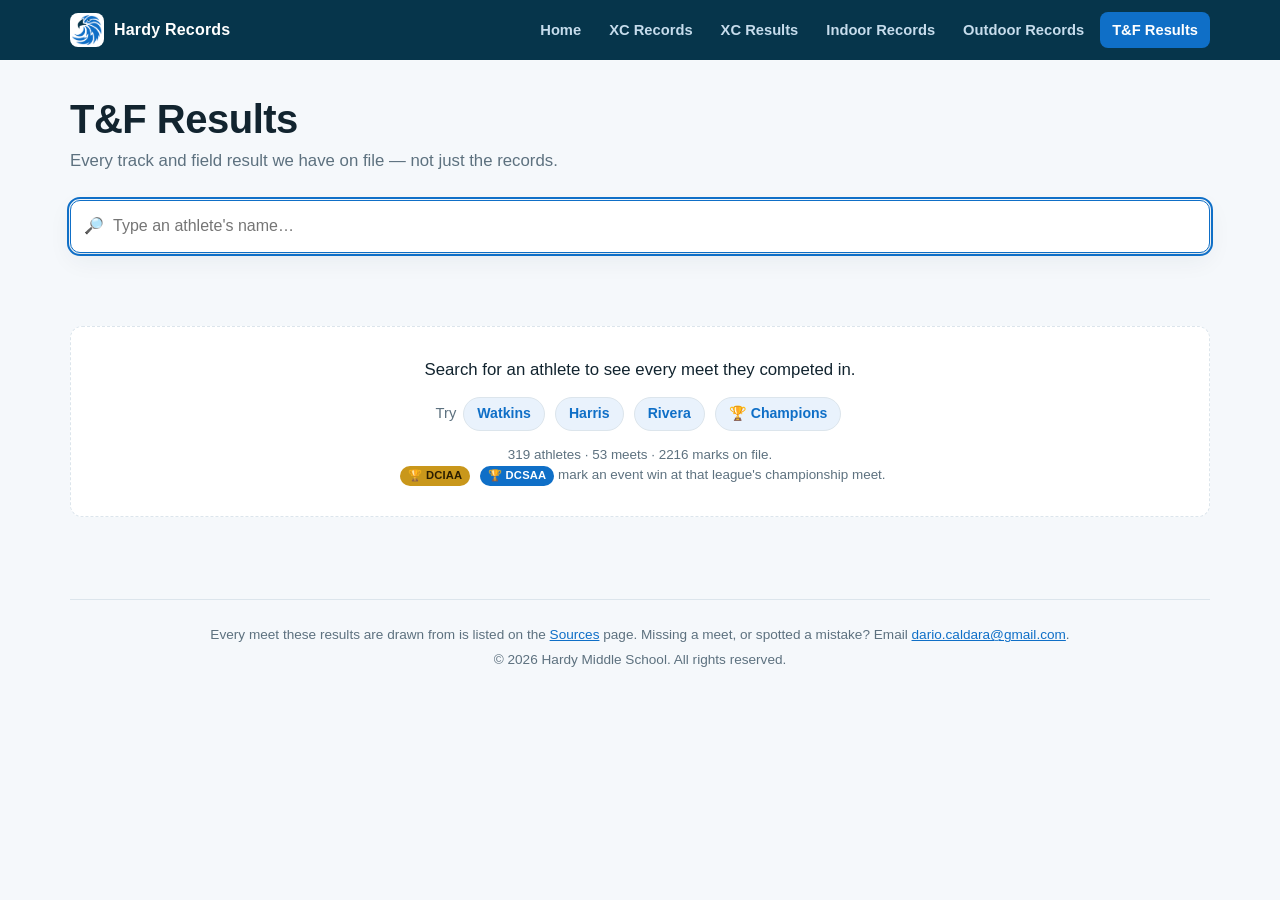
==== commit 00533b71: "Make championship winners searchable via a Champions chip Every badge now carries a visually-hidden " ====
--- a/results-archive.html
+++ b/results-archive.html
@@ -45,7 +45,7 @@
 
         <div class="search-prompt" data-search-prompt>
             <p class="prompt-lead">Search for an athlete to see every meet they competed in.</p>
-            <p class="prompt-eg">Try <button type="button" class="example" data-example="Holmes">Holmes</button> <button type="button" class="example" data-example="Booker">Booker</button> <button type="button" class="example" data-example="Gansukh">Gansukh</button></p>
+            <p class="prompt-eg">Try <button type="button" class="example" data-example="Watkins">Watkins</button> <button type="button" class="example" data-example="Harris">Harris</button> <button type="button" class="example" data-example="Rivera">Rivera</button> <button type="button" class="example" data-example="titleholder">&#127942; Champions</button></p>
             <p class="prompt-note">319 athletes &middot; 53 meets &middot; 2216 marks on file.</p>
             <p class="prompt-note"><span class="title-badge dciaa">&#127942; DCIAA</span> <span class="title-badge dcsaa">&#127942; DCSAA</span> mark an event win at that league's championship meet.</p>
         </div>
@@ -484,7 +484,7 @@
                 <p class="card-date">May 13, 2026</p>
                 <ul class="card-marks">
                     <li><span class="ev">4x400m relay</span><span class="mk">4:17.68</span><span class="pl">5th</span></li>
-                    <li><span class="ev">800m</span><span class="mk">2:17.12</span><span class="pl gold">1st</span> <span class="title-badge dciaa" title="DCIAA event champion">&#127942; DCIAA</span></li>
+                    <li><span class="ev">800m</span><span class="mk">2:17.12</span><span class="pl gold">1st</span> <span class="title-badge dciaa" title="DCIAA event champion">&#127942; DCIAA<span class="sr-only"> titleholder</span></span></li>
                 </ul>
             </article>
             <article class="result-card is-hidden">
@@ -508,8 +508,8 @@
                 <p class="card-meet"><a href="https://www.athletic.net/TrackAndField/meet/665818/results/all">DCIAA MS Championship</a></p>
                 <p class="card-date">May 13, 2026</p>
                 <ul class="card-marks">
-                    <li><span class="ev">1600m</span><span class="mk">5:30.31</span><span class="pl gold">1st</span> <span class="title-badge dciaa" title="DCIAA event champion">&#127942; DCIAA</span></li>
-                    <li><span class="ev">4x400m relay</span><span class="mk">4:31.30</span><span class="pl gold">1st</span> <span class="title-badge dciaa" title="DCIAA event champion">&#127942; DCIAA</span></li>
+                    <li><span class="ev">1600m</span><span class="mk">5:30.31</span><span class="pl gold">1st</span> <span class="title-badge dciaa" title="DCIAA event champion">&#127942; DCIAA<span class="sr-only"> titleholder</span></span></li>
+                    <li><span class="ev">4x400m relay</span><span class="mk">4:31.30</span><span class="pl gold">1st</span> <span class="title-badge dciaa" title="DCIAA event champion">&#127942; DCIAA<span class="sr-only"> titleholder</span></span></li>
                 </ul>
             </article>
             <article class="result-card is-hidden">
@@ -547,7 +547,7 @@
                 <p class="card-meet"><a href="https://www.athletic.net/TrackAndField/meet/665818/results/all">DCIAA MS Championship</a></p>
                 <p class="card-date">May 13, 2026</p>
                 <ul class="card-marks">
-                    <li><span class="ev">1600m</span><span class="mk">5:04.36</span><span class="pl gold">1st</span> <span class="title-badge dciaa" title="DCIAA event champion">&#127942; DCIAA</span></li>
+                    <li><span class="ev">1600m</span><span class="mk">5:04.36</span><span class="pl gold">1st</span> <span class="title-badge dciaa" title="DCIAA event champion">&#127942; DCIAA<span class="sr-only"> titleholder</span></span></li>
                     <li><span class="ev">4x400m relay</span><span class="mk">4:17.68</span><span class="pl">5th</span></li>
                 </ul>
             </article>
@@ -609,8 +609,8 @@
                 <p class="card-date">May 13, 2026</p>
                 <ul class="card-marks">
                     <li><span class="ev">4x100m relay</span><span class="mk">54.59</span><span class="pl">4th</span></li>
-                    <li><span class="ev">4x400m relay</span><span class="mk">4:31.30</span><span class="pl gold">1st</span> <span class="title-badge dciaa" title="DCIAA event champion">&#127942; DCIAA</span></li>
-                    <li><span class="ev">Triple Jump</span><span class="mk">30-00</span><span class="pl gold">1st</span> <span class="title-badge dciaa" title="DCIAA event champion">&#127942; DCIAA</span></li>
+                    <li><span class="ev">4x400m relay</span><span class="mk">4:31.30</span><span class="pl gold">1st</span> <span class="title-badge dciaa" title="DCIAA event champion">&#127942; DCIAA<span class="sr-only"> titleholder</span></span></li>
+                    <li><span class="ev">Triple Jump</span><span class="mk">30-00</span><span class="pl gold">1st</span> <span class="title-badge dciaa" title="DCIAA event champion">&#127942; DCIAA<span class="sr-only"> titleholder</span></span></li>
                 </ul>
             </article>
             <article class="result-card is-hidden">
@@ -647,7 +647,7 @@
                 <p class="card-date">May 13, 2026</p>
                 <ul class="card-marks">
                     <li><span class="ev">1600m</span><span class="mk">5:37.38</span><span class="pl silver">2nd</span></li>
-                    <li><span class="ev">4x400m relay</span><span class="mk">4:31.30</span><span class="pl gold">1st</span> <span class="title-badge dciaa" title="DCIAA event champion">&#127942; DCIAA</span></li>
+                    <li><span class="ev">4x400m relay</span><span class="mk">4:31.30</span><span class="pl gold">1st</span> <span class="title-badge dciaa" title="DCIAA event champion">&#127942; DCIAA<span class="sr-only"> titleholder</span></span></li>
                     <li><span class="ev">Long Jump</span><span class="mk">12-11.25</span><span class="pl">8th</span></li>
                     <li><span class="ev">Triple Jump</span><span class="mk">27-04</span><span class="pl">4th</span></li>
                 </ul>
@@ -674,9 +674,9 @@
                 <p class="card-meet"><a href="https://www.athletic.net/TrackAndField/meet/665818/results/all">DCIAA MS Championship</a></p>
                 <p class="card-date">May 13, 2026</p>
                 <ul class="card-marks">
-                    <li><span class="ev">400m</span><span class="mk">1:00.42</span><span class="pl gold">1st</span> <span class="title-badge dciaa" title="DCIAA event champion">&#127942; DCIAA</span></li>
-                    <li><span class="ev">4x400m relay</span><span class="mk">4:31.30</span><span class="pl gold">1st</span> <span class="title-badge dciaa" title="DCIAA event champion">&#127942; DCIAA</span></li>
-                    <li><span class="ev">800m</span><span class="mk">2:25.42</span><span class="pl gold">1st</span> <span class="title-badge dciaa" title="DCIAA event champion">&#127942; DCIAA</span></li>
+                    <li><span class="ev">400m</span><span class="mk">1:00.42</span><span class="pl gold">1st</span> <span class="title-badge dciaa" title="DCIAA event champion">&#127942; DCIAA<span class="sr-only"> titleholder</span></span></li>
+                    <li><span class="ev">4x400m relay</span><span class="mk">4:31.30</span><span class="pl gold">1st</span> <span class="title-badge dciaa" title="DCIAA event champion">&#127942; DCIAA<span class="sr-only"> titleholder</span></span></li>
+                    <li><span class="ev">800m</span><span class="mk">2:25.42</span><span class="pl gold">1st</span> <span class="title-badge dciaa" title="DCIAA event champion">&#127942; DCIAA<span class="sr-only"> titleholder</span></span></li>
                     <li><span class="ev">Long Jump</span><span class="mk">15-05.75</span><span class="pl silver">2nd</span></li>
                 </ul>
             </article>
@@ -2194,7 +2194,7 @@
                 <p class="card-date">February 24, 2026 &middot; Prince George&#39;s Sports &amp; Learning Complex, MD</p>
                 <ul class="card-marks">
                     <li><span class="ev">1600m</span><span class="mk">5:43.36</span><span class="pl bronze">3rd</span></li>
-                    <li><span class="ev">4x400m relay</span><span class="mk">4:40.56</span><span class="pl gold">1st</span> <span class="title-badge dciaa" title="DCIAA event champion">&#127942; DCIAA</span></li>
+                    <li><span class="ev">4x400m relay</span><span class="mk">4:40.56</span><span class="pl gold">1st</span> <span class="title-badge dciaa" title="DCIAA event champion">&#127942; DCIAA<span class="sr-only"> titleholder</span></span></li>
                 </ul>
             </article>
             <article class="result-card is-hidden">
@@ -2319,7 +2319,7 @@
                 <p class="card-date">February 24, 2026 &middot; Prince George&#39;s Sports &amp; Learning Complex, MD</p>
                 <ul class="card-marks">
                     <li><span class="ev">4x200m relay</span><span class="mk">2:00.58</span><span class="pl">4th</span></li>
-                    <li><span class="ev">4x400m relay</span><span class="mk">4:40.56</span><span class="pl gold">1st</span> <span class="title-badge dciaa" title="DCIAA event champion">&#127942; DCIAA</span></li>
+                    <li><span class="ev">4x400m relay</span><span class="mk">4:40.56</span><span class="pl gold">1st</span> <span class="title-badge dciaa" title="DCIAA event champion">&#127942; DCIAA<span class="sr-only"> titleholder</span></span></li>
                     <li><span class="ev">Triple Jump</span><span class="mk">24-10</span><span class="pl">6th</span></li>
                 </ul>
             </article>
@@ -2370,7 +2370,7 @@
                 <p class="card-date">February 24, 2026 &middot; Prince George&#39;s Sports &amp; Learning Complex, MD</p>
                 <ul class="card-marks">
                     <li><span class="ev">1600m</span><span class="mk">5:39.66</span><span class="pl silver">2nd</span></li>
-                    <li><span class="ev">4x400m relay</span><span class="mk">4:40.56</span><span class="pl gold">1st</span> <span class="title-badge dciaa" title="DCIAA event champion">&#127942; DCIAA</span></li>
+                    <li><span class="ev">4x400m relay</span><span class="mk">4:40.56</span><span class="pl gold">1st</span> <span class="title-badge dciaa" title="DCIAA event champion">&#127942; DCIAA<span class="sr-only"> titleholder</span></span></li>
                     <li><span class="ev">Triple Jump</span><span class="mk">27-04.50</span><span class="pl silver">2nd</span></li>
                 </ul>
             </article>
@@ -2395,8 +2395,8 @@
                 <p class="card-meet"><a href="https://www.athletic.net/TrackAndField/meet/635894/results/all">DCIAA ES/MS Championship</a></p>
                 <p class="card-date">February 24, 2026 &middot; Prince George&#39;s Sports &amp; Learning Complex, MD</p>
                 <ul class="card-marks">
-                    <li><span class="ev">4x400m relay</span><span class="mk">4:40.56</span><span class="pl gold">1st</span> <span class="title-badge dciaa" title="DCIAA event champion">&#127942; DCIAA</span></li>
-                    <li><span class="ev">800m</span><span class="mk">2:33.64</span><span class="pl gold">1st</span> <span class="title-badge dciaa" title="DCIAA event champion">&#127942; DCIAA</span></li>
+                    <li><span class="ev">4x400m relay</span><span class="mk">4:40.56</span><span class="pl gold">1st</span> <span class="title-badge dciaa" title="DCIAA event champion">&#127942; DCIAA<span class="sr-only"> titleholder</span></span></li>
+                    <li><span class="ev">800m</span><span class="mk">2:33.64</span><span class="pl gold">1st</span> <span class="title-badge dciaa" title="DCIAA event champion">&#127942; DCIAA<span class="sr-only"> titleholder</span></span></li>
                     <li><span class="ev">Long Jump</span><span class="mk">13-08.75</span><span class="pl silver">2nd</span></li>
                 </ul>
             </article>
@@ -3406,7 +3406,7 @@
                 <p class="card-meet"><a href="https://www.athletic.net/TrackAndField/meet/613581/results">DCIAA MS Championship</a></p>
                 <p class="card-date">May 19, 2025 &middot; Spingarn Senior HS, DC</p>
                 <ul class="card-marks">
-                    <li><span class="ev">1600m</span><span class="mk">5:12.12</span><span class="pl gold">1st</span> <span class="title-badge dciaa" title="DCIAA event champion">&#127942; DCIAA</span></li>
+                    <li><span class="ev">1600m</span><span class="mk">5:12.12</span><span class="pl gold">1st</span> <span class="title-badge dciaa" title="DCIAA event champion">&#127942; DCIAA<span class="sr-only"> titleholder</span></span></li>
                     <li><span class="ev">4x400m relay</span><span class="mk">4:13.48</span><span class="pl bronze">3rd</span></li>
                 </ul>
             </article>
@@ -3587,7 +3587,7 @@
                 <p class="card-meet"><a href="https://www.athletic.net/TrackAndField/meet/613581/results">DCIAA MS Championship</a></p>
                 <p class="card-date">May 19, 2025 &middot; Spingarn Senior HS, DC</p>
                 <ul class="card-marks">
-                    <li><span class="ev">1600m</span><span class="mk">5:36.61</span><span class="pl gold">1st</span> <span class="title-badge dciaa" title="DCIAA event champion">&#127942; DCIAA</span></li>
+                    <li><span class="ev">1600m</span><span class="mk">5:36.61</span><span class="pl gold">1st</span> <span class="title-badge dciaa" title="DCIAA event champion">&#127942; DCIAA<span class="sr-only"> titleholder</span></span></li>
                 </ul>
             </article>
             <article class="result-card is-hidden">
@@ -3624,7 +3624,7 @@
                 <p class="card-date">May 19, 2025 &middot; Spingarn Senior HS, DC</p>
                 <ul class="card-marks">
                     <li><span class="ev">4x400m relay</span><span class="mk">4:13.48</span><span class="pl bronze">3rd</span></li>
-                    <li><span class="ev">800m</span><span class="mk">2:20.03</span><span class="pl gold">1st</span> <span class="title-badge dciaa" title="DCIAA event champion">&#127942; DCIAA</span></li>
+                    <li><span class="ev">800m</span><span class="mk">2:20.03</span><span class="pl gold">1st</span> <span class="title-badge dciaa" title="DCIAA event champion">&#127942; DCIAA<span class="sr-only"> titleholder</span></span></li>
                     <li><span class="ev">Shot Put</span><span class="mk">18-10</span><span class="pl">19th</span></li>
                 </ul>
             </article>
@@ -3693,7 +3693,7 @@
                     <li><span class="ev">100m</span><span class="mk">13.01</span><span class="pl">8th</span></li>
                     <li><span class="ev">4x100m relay</span><span class="mk">54.26</span><span class="pl bronze">3rd</span></li>
                     <li><span class="ev">Long Jump</span><span class="mk">15-06.25</span><span class="pl silver">2nd</span></li>
-                    <li><span class="ev">Triple Jump</span><span class="mk">32-10.00</span><span class="pl gold">1st</span> <span class="title-badge dciaa" title="DCIAA event champion">&#127942; DCIAA</span></li>
+                    <li><span class="ev">Triple Jump</span><span class="mk">32-10.00</span><span class="pl gold">1st</span> <span class="title-badge dciaa" title="DCIAA event champion">&#127942; DCIAA<span class="sr-only"> titleholder</span></span></li>
                 </ul>
             </article>
             <article class="result-card is-hidden">
@@ -5294,7 +5294,7 @@
                 <p class="card-meet"><a href="https://results.mdtimingllc.com/meets/42558">DCIAA ES/MS Championship</a></p>
                 <p class="card-date">February 25, 2025</p>
                 <ul class="card-marks">
-                    <li><span class="ev">1600m</span><span class="mk">5:21.62</span><span class="pl gold">1st</span> <span class="title-badge dciaa" title="DCIAA event champion">&#127942; DCIAA</span></li>
+                    <li><span class="ev">1600m</span><span class="mk">5:21.62</span><span class="pl gold">1st</span> <span class="title-badge dciaa" title="DCIAA event champion">&#127942; DCIAA<span class="sr-only"> titleholder</span></span></li>
                     <li><span class="ev">4x400m relay</span><span class="mk">4:30.30</span><span class="pl silver">2nd</span></li>
                 </ul>
             </article>
@@ -5347,7 +5347,7 @@
                 <p class="card-meet"><a href="https://results.mdtimingllc.com/meets/42558">DCIAA ES/MS Championship</a></p>
                 <p class="card-date">February 25, 2025</p>
                 <ul class="card-marks">
-                    <li><span class="ev">4x400m relay</span><span class="mk">4:48.92</span><span class="pl gold">1st</span> <span class="title-badge dciaa" title="DCIAA event champion">&#127942; DCIAA</span></li>
+                    <li><span class="ev">4x400m relay</span><span class="mk">4:48.92</span><span class="pl gold">1st</span> <span class="title-badge dciaa" title="DCIAA event champion">&#127942; DCIAA<span class="sr-only"> titleholder</span></span></li>
                     <li><span class="ev">500m</span><span class="mk">1:34.05</span><span class="pl bronze">3rd</span></li>
                     <li><span class="ev">800m</span><span class="mk">2:47.14</span><span class="pl bronze">3rd</span></li>
                 </ul>
@@ -5519,7 +5519,7 @@
                 <p class="card-date">February 25, 2025</p>
                 <ul class="card-marks">
                     <li><span class="ev">4x400m relay</span><span class="mk">4:30.30</span><span class="pl silver">2nd</span></li>
-                    <li><span class="ev">800m</span><span class="mk">2:30.05</span><span class="pl gold">1st</span> <span class="title-badge dciaa" title="DCIAA event champion">&#127942; DCIAA</span></li>
+                    <li><span class="ev">800m</span><span class="mk">2:30.05</span><span class="pl gold">1st</span> <span class="title-badge dciaa" title="DCIAA event champion">&#127942; DCIAA<span class="sr-only"> titleholder</span></span></li>
                 </ul>
             </article>
             <article class="result-card is-hidden">
@@ -5546,8 +5546,8 @@
                     <li><span class="ev">4x200m relay</span><span class="mk">2:00.88</span><span class="pl bronze">3rd</span></li>
                     <li><span class="ev">55m</span><span class="mk">7.59</span><span class="pl bronze">3rd</span></li>
                     <li><span class="ev">55m (Prelims)</span><span class="mk">7.61</span><span class="pl bronze">3rd</span></li>
-                    <li><span class="ev">Long Jump</span><span class="mk">15-00.25 (4.58m)</span><span class="pl gold">1st</span> <span class="title-badge dciaa" title="DCIAA event champion">&#127942; DCIAA</span></li>
-                    <li><span class="ev">Triple Jump</span><span class="mk">31-04.50 (9.56m)</span><span class="pl gold">1st</span> <span class="title-badge dciaa" title="DCIAA event champion">&#127942; DCIAA</span></li>
+                    <li><span class="ev">Long Jump</span><span class="mk">15-00.25 (4.58m)</span><span class="pl gold">1st</span> <span class="title-badge dciaa" title="DCIAA event champion">&#127942; DCIAA<span class="sr-only"> titleholder</span></span></li>
+                    <li><span class="ev">Triple Jump</span><span class="mk">31-04.50 (9.56m)</span><span class="pl gold">1st</span> <span class="title-badge dciaa" title="DCIAA event champion">&#127942; DCIAA<span class="sr-only"> titleholder</span></span></li>
                 </ul>
             </article>
             <article class="result-card is-hidden">
@@ -5560,7 +5560,7 @@
                 <p class="card-date">February 25, 2025</p>
                 <ul class="card-marks">
                     <li><span class="ev">1600m</span><span class="mk">5:59.22</span><span class="pl bronze">3rd</span></li>
-                    <li><span class="ev">4x400m relay</span><span class="mk">4:48.92</span><span class="pl gold">1st</span> <span class="title-badge dciaa" title="DCIAA event champion">&#127942; DCIAA</span></li>
+                    <li><span class="ev">4x400m relay</span><span class="mk">4:48.92</span><span class="pl gold">1st</span> <span class="title-badge dciaa" title="DCIAA event champion">&#127942; DCIAA<span class="sr-only"> titleholder</span></span></li>
                     <li><span class="ev">500m</span><span class="mk">1:36.86</span><span class="pl">5th</span></li>
                 </ul>
             </article>
@@ -5574,7 +5574,7 @@
                 <p class="card-date">February 25, 2025</p>
                 <ul class="card-marks">
                     <li><span class="ev">4x400m relay</span><span class="mk">4:30.30</span><span class="pl silver">2nd</span></li>
-                    <li><span class="ev">500m</span><span class="mk">1:22.28</span><span class="pl gold">1st</span> <span class="title-badge dciaa" title="DCIAA event champion">&#127942; DCIAA</span></li>
+                    <li><span class="ev">500m</span><span class="mk">1:22.28</span><span class="pl gold">1st</span> <span class="title-badge dciaa" title="DCIAA event champion">&#127942; DCIAA<span class="sr-only"> titleholder</span></span></li>
                     <li><span class="ev">Shot Put</span><span class="mk">23-05.00 (7.14m)</span><span class="pl">16th</span></li>
                 </ul>
             </article>
@@ -5588,8 +5588,8 @@
                 <p class="card-date">February 25, 2025</p>
                 <ul class="card-marks">
                     <li><span class="ev">4x200m relay</span><span class="mk">2:00.88</span><span class="pl bronze">3rd</span></li>
-                    <li><span class="ev">4x400m relay</span><span class="mk">4:48.92</span><span class="pl gold">1st</span> <span class="title-badge dciaa" title="DCIAA event champion">&#127942; DCIAA</span></li>
-                    <li><span class="ev">500m</span><span class="mk">1:27.42</span><span class="pl gold">1st</span> <span class="title-badge dciaa" title="DCIAA event champion">&#127942; DCIAA</span></li>
+                    <li><span class="ev">4x400m relay</span><span class="mk">4:48.92</span><span class="pl gold">1st</span> <span class="title-badge dciaa" title="DCIAA event champion">&#127942; DCIAA<span class="sr-only"> titleholder</span></span></li>
+                    <li><span class="ev">500m</span><span class="mk">1:27.42</span><span class="pl gold">1st</span> <span class="title-badge dciaa" title="DCIAA event champion">&#127942; DCIAA<span class="sr-only"> titleholder</span></span></li>
                     <li><span class="ev">Long Jump</span><span class="mk">14-02.00 (4.32m)</span><span class="pl silver">2nd</span></li>
                 </ul>
             </article>
@@ -5642,7 +5642,7 @@
                 <p class="card-date">February 25, 2025</p>
                 <ul class="card-marks">
                     <li><span class="ev">1600m</span><span class="mk">6:09.21</span><span class="pl">5th</span></li>
-                    <li><span class="ev">4x400m relay</span><span class="mk">4:48.92</span><span class="pl gold">1st</span> <span class="title-badge dciaa" title="DCIAA event champion">&#127942; DCIAA</span></li>
+                    <li><span class="ev">4x400m relay</span><span class="mk">4:48.92</span><span class="pl gold">1st</span> <span class="title-badge dciaa" title="DCIAA event champion">&#127942; DCIAA<span class="sr-only"> titleholder</span></span></li>
                     <li><span class="ev">800m</span><span class="mk">2:52.45</span><span class="pl">4th</span></li>
                 </ul>
             </article>
@@ -6416,7 +6416,7 @@
                 <p class="card-meet"><a href="https://results.mdtimingllc.com/meets/38470">DCIAA MS Championship</a></p>
                 <p class="card-date">May 30, 2024</p>
                 <ul class="card-marks">
-                    <li><span class="ev">1600m</span><span class="mk">5:02.89</span><span class="pl gold">1st</span> <span class="title-badge dciaa" title="DCIAA event champion">&#127942; DCIAA</span></li>
+                    <li><span class="ev">1600m</span><span class="mk">5:02.89</span><span class="pl gold">1st</span> <span class="title-badge dciaa" title="DCIAA event champion">&#127942; DCIAA<span class="sr-only"> titleholder</span></span></li>
                     <li><span class="ev">4x400m relay</span><span class="mk">4:30.81</span><span class="pl">5th</span></li>
                 </ul>
             </article>
@@ -6535,7 +6535,7 @@
                 <p class="card-date">May 30, 2024</p>
                 <ul class="card-marks">
                     <li><span class="ev">4x400m relay</span><span class="mk">4:52.13</span><span class="pl bronze">3rd</span></li>
-                    <li><span class="ev">800m</span><span class="mk">2:37.01</span><span class="pl gold">1st</span> <span class="title-badge dciaa" title="DCIAA event champion">&#127942; DCIAA</span></li>
+                    <li><span class="ev">800m</span><span class="mk">2:37.01</span><span class="pl gold">1st</span> <span class="title-badge dciaa" title="DCIAA event champion">&#127942; DCIAA<span class="sr-only"> titleholder</span></span></li>
                 </ul>
             </article>
             <article class="result-card is-hidden">
@@ -6549,7 +6549,7 @@
                 <ul class="card-marks">
                     <li><span class="ev">100m</span><span class="mk">13.45</span><span class="pl">6th</span></li>
                     <li><span class="ev">4x100m relay</span><span class="mk">56.32</span><span class="pl">5th</span></li>
-                    <li><span class="ev">Triple Jump</span><span class="mk">30-08.25 (9.35m)</span><span class="pl gold">1st</span> <span class="title-badge dciaa" title="DCIAA event champion">&#127942; DCIAA</span></li>
+                    <li><span class="ev">Triple Jump</span><span class="mk">30-08.25 (9.35m)</span><span class="pl gold">1st</span> <span class="title-badge dciaa" title="DCIAA event champion">&#127942; DCIAA<span class="sr-only"> titleholder</span></span></li>
                 </ul>
             </article>
             <article class="result-card is-hidden">
@@ -7465,7 +7465,7 @@
                 <p class="card-date">May 23, 2023 &middot; Spingarn, DC</p>
                 <ul class="card-marks">
                     <li><span class="ev">4x100 relay</span><span class="mk">50.06</span><span class="pl">5th</span></li>
-                    <li><span class="ev">Long Jump</span><span class="mk">17-00.25 (5.19m)</span><span class="pl gold">1st</span> <span class="title-badge dciaa" title="DCIAA event champion">&#127942; DCIAA</span></li>
+                    <li><span class="ev">Long Jump</span><span class="mk">17-00.25 (5.19m)</span><span class="pl gold">1st</span> <span class="title-badge dciaa" title="DCIAA event champion">&#127942; DCIAA<span class="sr-only"> titleholder</span></span></li>
                     <li><span class="ev">Triple Jump</span><span class="mk">31-05.50 (9.59m)</span><span class="pl">4th</span></li>
                 </ul>
             </article>
@@ -7613,7 +7613,7 @@
                 <p class="card-date">May 23, 2023 &middot; Spingarn, DC</p>
                 <ul class="card-marks">
                     <li><span class="ev">4x100 relay</span><span class="mk">56.38</span><span class="pl">5th</span></li>
-                    <li><span class="ev">High Jump</span><span class="mk">4-08.00 (1.42m)</span><span class="pl gold">1st</span> <span class="title-badge dciaa" title="DCIAA event champion">&#127942; DCIAA</span></li>
+                    <li><span class="ev">High Jump</span><span class="mk">4-08.00 (1.42m)</span><span class="pl gold">1st</span> <span class="title-badge dciaa" title="DCIAA event champion">&#127942; DCIAA<span class="sr-only"> titleholder</span></span></li>
                 </ul>
             </article>
             <article class="result-card is-hidden">
@@ -8633,7 +8633,7 @@
                 <p class="card-date">May 24, 2022 &middot; Spingarn, DC</p>
                 <ul class="card-marks">
                     <li><span class="ev">1600 Meter Run</span><span class="mk">6:07.56</span><span class="pl bronze">3rd</span></li>
-                    <li><span class="ev">800 Meter Run</span><span class="mk">2:42.69</span><span class="pl gold">1st</span> <span class="title-badge dciaa" title="DCIAA event champion">&#127942; DCIAA</span></li>
+                    <li><span class="ev">800 Meter Run</span><span class="mk">2:42.69</span><span class="pl gold">1st</span> <span class="title-badge dciaa" title="DCIAA event champion">&#127942; DCIAA<span class="sr-only"> titleholder</span></span></li>
                 </ul>
             </article>
             <article class="result-card is-hidden">
@@ -8685,9 +8685,9 @@
                 <p class="card-meet"><a href="https://www.milesplit.com/meets/483769-dciaa-elementary-and-middle-school-championships-2022/results">DCIAA MS Championship</a></p>
                 <p class="card-date">May 24, 2022 &middot; Spingarn, DC</p>
                 <ul class="card-marks">
-                    <li><span class="ev">100 Meter Dash</span><span class="mk">13.36</span><span class="pl gold">1st</span> <span class="title-badge dciaa" title="DCIAA event champion">&#127942; DCIAA</span></li>
-                    <li><span class="ev">200 Meter Dash</span><span class="mk">26.61</span><span class="pl gold">1st</span> <span class="title-badge dciaa" title="DCIAA event champion">&#127942; DCIAA</span></li>
-                    <li><span class="ev">400 Meter Dash</span><span class="mk">1:01.79</span><span class="pl gold">1st</span> <span class="title-badge dciaa" title="DCIAA event champion">&#127942; DCIAA</span></li>
+                    <li><span class="ev">100 Meter Dash</span><span class="mk">13.36</span><span class="pl gold">1st</span> <span class="title-badge dciaa" title="DCIAA event champion">&#127942; DCIAA<span class="sr-only"> titleholder</span></span></li>
+                    <li><span class="ev">200 Meter Dash</span><span class="mk">26.61</span><span class="pl gold">1st</span> <span class="title-badge dciaa" title="DCIAA event champion">&#127942; DCIAA<span class="sr-only"> titleholder</span></span></li>
+                    <li><span class="ev">400 Meter Dash</span><span class="mk">1:01.79</span><span class="pl gold">1st</span> <span class="title-badge dciaa" title="DCIAA event champion">&#127942; DCIAA<span class="sr-only"> titleholder</span></span></li>
                 </ul>
             </article>
             <article class="result-card is-hidden">
@@ -9862,10 +9862,10 @@
                 <p class="card-meet"><a href="https://results2.mdtimingllc.com/indoor_2020/dcchamps/">DCIAA MS/HS Championship</a></p>
                 <p class="card-date">January 29, 2020</p>
                 <ul class="card-marks">
-                    <li><span class="ev">55 Meter Dash</span><span class="mk">7.80</span><span class="pl gold">1st</span> <span class="title-badge dciaa" title="DCIAA event champion">&#127942; DCIAA</span></li>
+                    <li><span class="ev">55 Meter Dash</span><span class="mk">7.80</span><span class="pl gold">1st</span> <span class="title-badge dciaa" title="DCIAA event champion">&#127942; DCIAA<span class="sr-only"> titleholder</span></span></li>
                     <li><span class="ev">55 Meter Hurdles</span><span class="mk">10.85</span><span class="pl silver">2nd</span></li>
-                    <li><span class="ev">High Jump</span><span class="mk">4-08.00</span><span class="pl gold">1st</span> <span class="title-badge dciaa" title="DCIAA event champion">&#127942; DCIAA</span></li>
-                    <li><span class="ev">Long Jump</span><span class="mk">15-00.00</span><span class="pl gold">1st</span> <span class="title-badge dciaa" title="DCIAA event champion">&#127942; DCIAA</span></li>
+                    <li><span class="ev">High Jump</span><span class="mk">4-08.00</span><span class="pl gold">1st</span> <span class="title-badge dciaa" title="DCIAA event champion">&#127942; DCIAA<span class="sr-only"> titleholder</span></span></li>
+                    <li><span class="ev">Long Jump</span><span class="mk">15-00.00</span><span class="pl gold">1st</span> <span class="title-badge dciaa" title="DCIAA event champion">&#127942; DCIAA<span class="sr-only"> titleholder</span></span></li>
                 </ul>
             </article>
             <article class="result-card is-hidden">
@@ -10921,7 +10921,7 @@
                 <p class="card-meet"><a href="https://dc.milesplit.com/meets/354578-dciaa-middle-school-outdoor-track-and-field-championships-2019/results/653892/raw">DCIAA MS Championship</a></p>
                 <p class="card-date">May 2, 2019 &middot; Spingarn, DC</p>
                 <ul class="card-marks">
-                    <li><span class="ev">100 Meter Hurdles</span><span class="mk">18.26</span><span class="pl gold">1st</span> <span class="title-badge dciaa" title="DCIAA event champion">&#127942; DCIAA</span></li>
+                    <li><span class="ev">100 Meter Hurdles</span><span class="mk">18.26</span><span class="pl gold">1st</span> <span class="title-badge dciaa" title="DCIAA event champion">&#127942; DCIAA<span class="sr-only"> titleholder</span></span></li>
                     <li><span class="ev">200 Meter Dash</span><span class="mk">29.14</span><span class="pl">6th</span></li>
                 </ul>
             </article>
@@ -10936,8 +10936,8 @@
                 <ul class="card-marks">
                     <li><span class="ev">100 Meter Hurdles</span><span class="mk">19.45</span><span class="pl silver">2nd</span></li>
                     <li><span class="ev">200 Meter Dash</span><span class="mk">27.26</span><span class="pl silver">2nd</span></li>
-                    <li><span class="ev">High Jump</span><span class="mk">4-04.00</span><span class="pl gold">1st</span> <span class="title-badge dciaa" title="DCIAA event champion">&#127942; DCIAA</span></li>
-                    <li><span class="ev">Long Jump</span><span class="mk">14-10.50</span><span class="pl gold">1st</span> <span class="title-badge dciaa" title="DCIAA event champion">&#127942; DCIAA</span></li>
+                    <li><span class="ev">High Jump</span><span class="mk">4-04.00</span><span class="pl gold">1st</span> <span class="title-badge dciaa" title="DCIAA event champion">&#127942; DCIAA<span class="sr-only"> titleholder</span></span></li>
+                    <li><span class="ev">Long Jump</span><span class="mk">14-10.50</span><span class="pl gold">1st</span> <span class="title-badge dciaa" title="DCIAA event champion">&#127942; DCIAA<span class="sr-only"> titleholder</span></span></li>
                 </ul>
             </article>
             <article class="result-card is-hidden">
@@ -11719,7 +11719,7 @@
                 <p class="card-meet"><a href="https://results2.mdtimingllc.com/indoor_2019/dciaamshschamps/">DCIAA MS/HS Championship</a></p>
                 <p class="card-date">January 24, 2019</p>
                 <ul class="card-marks">
-                    <li><span class="ev">4x200 Meter Relay relay</span><span class="mk">2:01.60</span><span class="pl gold">1st</span> <span class="title-badge dciaa" title="DCIAA event champion">&#127942; DCIAA</span></li>
+                    <li><span class="ev">4x200 Meter Relay relay</span><span class="mk">2:01.60</span><span class="pl gold">1st</span> <span class="title-badge dciaa" title="DCIAA event champion">&#127942; DCIAA<span class="sr-only"> titleholder</span></span></li>
                     <li><span class="ev">55 Meter Dash</span><span class="mk">8.93</span><span class="pl">16th</span></li>
                     <li><span class="ev">Long Jump</span><span class="mk">11-04.00</span><span class="pl silver">2nd</span></li>
                     <li><span class="ev">Triple Jump</span><span class="mk">25-05.00</span><span class="pl">5th</span></li>
@@ -11734,10 +11734,10 @@
                 <p class="card-meet"><a href="https://results2.mdtimingllc.com/indoor_2019/dciaamshschamps/">DCIAA MS/HS Championship</a></p>
                 <p class="card-date">January 24, 2019</p>
                 <ul class="card-marks">
-                    <li><span class="ev">4x200 Meter Relay relay</span><span class="mk">2:01.60</span><span class="pl gold">1st</span> <span class="title-badge dciaa" title="DCIAA event champion">&#127942; DCIAA</span></li>
+                    <li><span class="ev">4x200 Meter Relay relay</span><span class="mk">2:01.60</span><span class="pl gold">1st</span> <span class="title-badge dciaa" title="DCIAA event champion">&#127942; DCIAA<span class="sr-only"> titleholder</span></span></li>
                     <li><span class="ev">55 Meter Dash</span><span class="mk">8.18</span><span class="pl bronze">3rd</span></li>
                     <li><span class="ev">55 Meter Hurdles</span><span class="mk">10.72</span><span class="pl silver">2nd</span></li>
-                    <li><span class="ev">High Jump</span><span class="mk">4-06.00</span><span class="pl gold">1st</span> <span class="title-badge dciaa" title="DCIAA event champion">&#127942; DCIAA</span></li>
+                    <li><span class="ev">High Jump</span><span class="mk">4-06.00</span><span class="pl gold">1st</span> <span class="title-badge dciaa" title="DCIAA event champion">&#127942; DCIAA<span class="sr-only"> titleholder</span></span></li>
                 </ul>
             </article>
             <article class="result-card is-hidden">
@@ -11850,7 +11850,7 @@
                 <ul class="card-marks">
                     <li><span class="ev">1600 Meter Run</span><span class="mk">6:28.57</span><span class="pl silver">2nd</span></li>
                     <li><span class="ev">4x400 Meter Relay relay</span><span class="mk">5:43.18</span><span class="pl">4th</span></li>
-                    <li><span class="ev">800 Meter Run</span><span class="mk">2:54.99</span><span class="pl gold">1st</span> <span class="title-badge dciaa" title="DCIAA event champion">&#127942; DCIAA</span></li>
+                    <li><span class="ev">800 Meter Run</span><span class="mk">2:54.99</span><span class="pl gold">1st</span> <span class="title-badge dciaa" title="DCIAA event champion">&#127942; DCIAA<span class="sr-only"> titleholder</span></span></li>
                     <li><span class="ev">High Jump</span><span class="mk">3-08.00</span><span class="pl">8th</span></li>
                 </ul>
             </article>
@@ -11889,8 +11889,8 @@
                 <p class="card-meet"><a href="https://results2.mdtimingllc.com/indoor_2019/dciaamshschamps/">DCIAA MS/HS Championship</a></p>
                 <p class="card-date">January 24, 2019</p>
                 <ul class="card-marks">
-                    <li><span class="ev">4x200 Meter Relay relay</span><span class="mk">2:01.60</span><span class="pl gold">1st</span> <span class="title-badge dciaa" title="DCIAA event champion">&#127942; DCIAA</span></li>
-                    <li><span class="ev">55 Meter Dash</span><span class="mk">7.83</span><span class="pl gold">1st</span> <span class="title-badge dciaa" title="DCIAA event champion">&#127942; DCIAA</span></li>
+                    <li><span class="ev">4x200 Meter Relay relay</span><span class="mk">2:01.60</span><span class="pl gold">1st</span> <span class="title-badge dciaa" title="DCIAA event champion">&#127942; DCIAA<span class="sr-only"> titleholder</span></span></li>
+                    <li><span class="ev">55 Meter Dash</span><span class="mk">7.83</span><span class="pl gold">1st</span> <span class="title-badge dciaa" title="DCIAA event champion">&#127942; DCIAA<span class="sr-only"> titleholder</span></span></li>
                 </ul>
             </article>
             <article class="result-card is-hidden">
@@ -12785,7 +12785,7 @@
                 <p class="card-date">May 22, 2018 &middot; Spingarn, DC</p>
                 <ul class="card-marks">
                     <li><span class="ev">4x200m relay</span><span class="mk">2:08.83</span><span class="pl">4th</span></li>
-                    <li><span class="ev">Long Jump</span><span class="mk">12-06.00</span><span class="pl gold">1st</span> <span class="title-badge dciaa" title="DCIAA event champion">&#127942; DCIAA</span></li>
+                    <li><span class="ev">Long Jump</span><span class="mk">12-06.00</span><span class="pl gold">1st</span> <span class="title-badge dciaa" title="DCIAA event champion">&#127942; DCIAA<span class="sr-only"> titleholder</span></span></li>
                 </ul>
             </article>
             <article class="result-card is-hidden">
@@ -12823,8 +12823,8 @@
                 <p class="card-meet"><a href="https://results.mdtimingllc.com/meets/1219">DCIAA MS Championship</a></p>
                 <p class="card-date">May 22, 2018 &middot; Spingarn, DC</p>
                 <ul class="card-marks">
-                    <li><span class="ev">1600m</span><span class="mk">5:51.07</span><span class="pl gold">1st</span> <span class="title-badge dciaa" title="DCIAA event champion">&#127942; DCIAA</span></li>
-                    <li><span class="ev">800m</span><span class="mk">2:33.18</span><span class="pl gold">1st</span> <span class="title-badge dciaa" title="DCIAA event champion">&#127942; DCIAA</span></li>
+                    <li><span class="ev">1600m</span><span class="mk">5:51.07</span><span class="pl gold">1st</span> <span class="title-badge dciaa" title="DCIAA event champion">&#127942; DCIAA<span class="sr-only"> titleholder</span></span></li>
+                    <li><span class="ev">800m</span><span class="mk">2:33.18</span><span class="pl gold">1st</span> <span class="title-badge dciaa" title="DCIAA event champion">&#127942; DCIAA<span class="sr-only"> titleholder</span></span></li>
                     <li><span class="ev">Triple Jump</span><span class="mk">29-11.00</span><span class="pl">4th</span></li>
                 </ul>
             </article>
@@ -13372,7 +13372,7 @@
                 <ul class="card-marks">
                     <li><span class="ev">300m</span><span class="mk">52.96</span><span class="pl">10th</span></li>
                     <li><span class="ev">4x200m relay</span><span class="mk">2:09.85</span><span class="pl bronze">3rd</span></li>
-                    <li><span class="ev">4x400m relay</span><span class="mk">5:36.24</span><span class="pl gold">1st</span> <span class="title-badge dciaa" title="DCIAA event champion">&#127942; DCIAA</span></li>
+                    <li><span class="ev">4x400m relay</span><span class="mk">5:36.24</span><span class="pl gold">1st</span> <span class="title-badge dciaa" title="DCIAA event champion">&#127942; DCIAA<span class="sr-only"> titleholder</span></span></li>
                     <li><span class="ev">500m</span><span class="mk">1:41.46</span><span class="pl bronze">3rd</span></li>
                 </ul>
             </article>
@@ -13385,8 +13385,8 @@
                 <p class="card-meet"><a href="https://results.mdtimingllc.com/meets/699">DCIAA MS/HS Championship</a></p>
                 <p class="card-date">January 24, 2018</p>
                 <ul class="card-marks">
-                    <li><span class="ev">1600m</span><span class="mk">6:36.62</span><span class="pl gold">1st</span> <span class="title-badge dciaa" title="DCIAA event champion">&#127942; DCIAA</span></li>
-                    <li><span class="ev">4x400m relay</span><span class="mk">5:36.24</span><span class="pl gold">1st</span> <span class="title-badge dciaa" title="DCIAA event champion">&#127942; DCIAA</span></li>
+                    <li><span class="ev">1600m</span><span class="mk">6:36.62</span><span class="pl gold">1st</span> <span class="title-badge dciaa" title="DCIAA event champion">&#127942; DCIAA<span class="sr-only"> titleholder</span></span></li>
+                    <li><span class="ev">4x400m relay</span><span class="mk">5:36.24</span><span class="pl gold">1st</span> <span class="title-badge dciaa" title="DCIAA event champion">&#127942; DCIAA<span class="sr-only"> titleholder</span></span></li>
                     <li><span class="ev">55m Hurdles</span><span class="mk">12.57</span><span class="pl">6th</span></li>
                     <li><span class="ev">800m</span><span class="mk">3:03.69</span><span class="pl silver">2nd</span></li>
                 </ul>
@@ -13401,7 +13401,7 @@
                 <p class="card-date">January 24, 2018</p>
                 <ul class="card-marks">
                     <li><span class="ev">1600m</span><span class="mk">5:58.75</span><span class="pl bronze">3rd</span></li>
-                    <li><span class="ev">4x400m relay</span><span class="mk">4:55.38</span><span class="pl gold">1st</span> <span class="title-badge dciaa" title="DCIAA event champion">&#127942; DCIAA</span></li>
+                    <li><span class="ev">4x400m relay</span><span class="mk">4:55.38</span><span class="pl gold">1st</span> <span class="title-badge dciaa" title="DCIAA event champion">&#127942; DCIAA<span class="sr-only"> titleholder</span></span></li>
                     <li><span class="ev">500m</span><span class="mk">1:35.75</span><span class="pl">8th</span></li>
                     <li><span class="ev">800m</span><span class="mk">3:01.36</span><span class="pl">7th</span></li>
                 </ul>
@@ -13417,7 +13417,7 @@
                 <ul class="card-marks">
                     <li><span class="ev">300m</span><span class="mk">51.42</span><span class="pl">11th</span></li>
                     <li><span class="ev">4x200m relay</span><span class="mk">2:17.69</span><span class="pl">5th</span></li>
-                    <li><span class="ev">4x400m relay</span><span class="mk">4:55.38</span><span class="pl gold">1st</span> <span class="title-badge dciaa" title="DCIAA event champion">&#127942; DCIAA</span></li>
+                    <li><span class="ev">4x400m relay</span><span class="mk">4:55.38</span><span class="pl gold">1st</span> <span class="title-badge dciaa" title="DCIAA event champion">&#127942; DCIAA<span class="sr-only"> titleholder</span></span></li>
                     <li><span class="ev">500m</span><span class="mk">1:34.79</span><span class="pl">6th</span></li>
                 </ul>
             </article>
@@ -13485,7 +13485,7 @@
                     <li><span class="ev">4x200m relay</span><span class="mk">2:09.85</span><span class="pl bronze">3rd</span></li>
                     <li><span class="ev">55m</span><span class="mk">8.62</span><span class="pl">8th</span></li>
                     <li><span class="ev">Long Jump</span><span class="mk">11-00.50 (3.36m)</span><span class="pl bronze">3rd</span></li>
-                    <li><span class="ev">Triple Jump</span><span class="mk">25-00.00 (7.62m)</span><span class="pl gold">1st</span> <span class="title-badge dciaa" title="DCIAA event champion">&#127942; DCIAA</span></li>
+                    <li><span class="ev">Triple Jump</span><span class="mk">25-00.00 (7.62m)</span><span class="pl gold">1st</span> <span class="title-badge dciaa" title="DCIAA event champion">&#127942; DCIAA<span class="sr-only"> titleholder</span></span></li>
                 </ul>
             </article>
             <article class="result-card is-hidden">
@@ -13498,7 +13498,7 @@
                 <p class="card-date">January 24, 2018</p>
                 <ul class="card-marks">
                     <li><span class="ev">1600m</span><span class="mk">7:08.10</span><span class="pl">8th</span></li>
-                    <li><span class="ev">4x400m relay</span><span class="mk">5:36.24</span><span class="pl gold">1st</span> <span class="title-badge dciaa" title="DCIAA event champion">&#127942; DCIAA</span></li>
+                    <li><span class="ev">4x400m relay</span><span class="mk">5:36.24</span><span class="pl gold">1st</span> <span class="title-badge dciaa" title="DCIAA event champion">&#127942; DCIAA<span class="sr-only"> titleholder</span></span></li>
                     <li><span class="ev">800m</span><span class="mk">3:18.85</span><span class="pl">8th</span></li>
                 </ul>
             </article>
@@ -13541,9 +13541,9 @@
                 <p class="card-meet"><a href="https://results.mdtimingllc.com/meets/699">DCIAA MS/HS Championship</a></p>
                 <p class="card-date">January 24, 2018</p>
                 <ul class="card-marks">
-                    <li><span class="ev">1600m</span><span class="mk">5:34.26</span><span class="pl gold">1st</span> <span class="title-badge dciaa" title="DCIAA event champion">&#127942; DCIAA</span></li>
-                    <li><span class="ev">4x400m relay</span><span class="mk">4:55.38</span><span class="pl gold">1st</span> <span class="title-badge dciaa" title="DCIAA event champion">&#127942; DCIAA</span></li>
-                    <li><span class="ev">800m</span><span class="mk">2:38.24</span><span class="pl gold">1st</span> <span class="title-badge dciaa" title="DCIAA event champion">&#127942; DCIAA</span></li>
+                    <li><span class="ev">1600m</span><span class="mk">5:34.26</span><span class="pl gold">1st</span> <span class="title-badge dciaa" title="DCIAA event champion">&#127942; DCIAA<span class="sr-only"> titleholder</span></span></li>
+                    <li><span class="ev">4x400m relay</span><span class="mk">4:55.38</span><span class="pl gold">1st</span> <span class="title-badge dciaa" title="DCIAA event champion">&#127942; DCIAA<span class="sr-only"> titleholder</span></span></li>
+                    <li><span class="ev">800m</span><span class="mk">2:38.24</span><span class="pl gold">1st</span> <span class="title-badge dciaa" title="DCIAA event champion">&#127942; DCIAA<span class="sr-only"> titleholder</span></span></li>
                     <li><span class="ev">High Jump</span><span class="mk">4-06.00 (1.37m)</span><span class="pl">5th</span></li>
                 </ul>
             </article>
@@ -13557,7 +13557,7 @@
                 <p class="card-date">January 24, 2018</p>
                 <ul class="card-marks">
                     <li><span class="ev">1600m</span><span class="mk">6:37.52</span><span class="pl silver">2nd</span></li>
-                    <li><span class="ev">4x400m relay</span><span class="mk">5:36.24</span><span class="pl gold">1st</span> <span class="title-badge dciaa" title="DCIAA event champion">&#127942; DCIAA</span></li>
+                    <li><span class="ev">4x400m relay</span><span class="mk">5:36.24</span><span class="pl gold">1st</span> <span class="title-badge dciaa" title="DCIAA event champion">&#127942; DCIAA<span class="sr-only"> titleholder</span></span></li>
                     <li><span class="ev">500m</span><span class="mk">1:46.43</span><span class="pl">6th</span></li>
                     <li><span class="ev">800m</span><span class="mk">3:16.10</span><span class="pl">7th</span></li>
                 </ul>
@@ -13571,9 +13571,9 @@
                 <p class="card-meet"><a href="https://results.mdtimingllc.com/meets/699">DCIAA MS/HS Championship</a></p>
                 <p class="card-date">January 24, 2018</p>
                 <ul class="card-marks">
-                    <li><span class="ev">300m</span><span class="mk">47.50</span><span class="pl gold">1st</span> <span class="title-badge dciaa" title="DCIAA event champion">&#127942; DCIAA</span></li>
+                    <li><span class="ev">300m</span><span class="mk">47.50</span><span class="pl gold">1st</span> <span class="title-badge dciaa" title="DCIAA event champion">&#127942; DCIAA<span class="sr-only"> titleholder</span></span></li>
                     <li><span class="ev">4x200m relay</span><span class="mk">2:09.85</span><span class="pl bronze">3rd</span></li>
-                    <li><span class="ev">55m</span><span class="mk">8.07</span><span class="pl gold">1st</span> <span class="title-badge dciaa" title="DCIAA event champion">&#127942; DCIAA</span></li>
+                    <li><span class="ev">55m</span><span class="mk">8.07</span><span class="pl gold">1st</span> <span class="title-badge dciaa" title="DCIAA event champion">&#127942; DCIAA<span class="sr-only"> titleholder</span></span></li>
                     <li><span class="ev">Long Jump</span><span class="mk">11-01.25 (3.38m)</span><span class="pl silver">2nd</span></li>
                 </ul>
             </article>
@@ -13601,7 +13601,7 @@
                 <ul class="card-marks">
                     <li><span class="ev">1600m</span><span class="mk">6:27.67</span><span class="pl">7th</span></li>
                     <li><span class="ev">4x200m relay</span><span class="mk">2:17.69</span><span class="pl">5th</span></li>
-                    <li><span class="ev">4x400m relay</span><span class="mk">4:55.38</span><span class="pl gold">1st</span> <span class="title-badge dciaa" title="DCIAA event champion">&#127942; DCIAA</span></li>
+                    <li><span class="ev">4x400m relay</span><span class="mk">4:55.38</span><span class="pl gold">1st</span> <span class="title-badge dciaa" title="DCIAA event champion">&#127942; DCIAA<span class="sr-only"> titleholder</span></span></li>
                 </ul>
             </article>
             <article class="result-card is-hidden">
@@ -14012,10 +14012,10 @@
                 <p class="card-meet"><a href="https://results2.mdtimingllc.com/outdoor_2017/mschamps/">DCIAA MS Championship</a></p>
                 <p class="card-date">May 12, 2017 &middot; Spingarn, DC</p>
                 <ul class="card-marks">
-                    <li><span class="ev">100 Meter Dash</span><span class="mk">11.85</span><span class="pl gold">1st</span> <span class="title-badge dciaa" title="DCIAA event champion">&#127942; DCIAA</span></li>
-                    <li><span class="ev">110 Meter Hurdles</span><span class="mk">20.42</span><span class="pl gold">1st</span> <span class="title-badge dciaa" title="DCIAA event champion">&#127942; DCIAA</span></li>
-                    <li><span class="ev">200 Meter Dash</span><span class="mk">25.22</span><span class="pl gold">1st</span> <span class="title-badge dciaa" title="DCIAA event champion">&#127942; DCIAA</span></li>
-                    <li><span class="ev">4x100 Meter Relay relay</span><span class="mk">51.26</span><span class="pl gold">1st</span> <span class="title-badge dciaa" title="DCIAA event champion">&#127942; DCIAA</span></li>
+                    <li><span class="ev">100 Meter Dash</span><span class="mk">11.85</span><span class="pl gold">1st</span> <span class="title-badge dciaa" title="DCIAA event champion">&#127942; DCIAA<span class="sr-only"> titleholder</span></span></li>
+                    <li><span class="ev">110 Meter Hurdles</span><span class="mk">20.42</span><span class="pl gold">1st</span> <span class="title-badge dciaa" title="DCIAA event champion">&#127942; DCIAA<span class="sr-only"> titleholder</span></span></li>
+                    <li><span class="ev">200 Meter Dash</span><span class="mk">25.22</span><span class="pl gold">1st</span> <span class="title-badge dciaa" title="DCIAA event champion">&#127942; DCIAA<span class="sr-only"> titleholder</span></span></li>
+                    <li><span class="ev">4x100 Meter Relay relay</span><span class="mk">51.26</span><span class="pl gold">1st</span> <span class="title-badge dciaa" title="DCIAA event champion">&#127942; DCIAA<span class="sr-only"> titleholder</span></span></li>
                 </ul>
             </article>
             <article class="result-card is-hidden">
@@ -14145,7 +14145,7 @@
                 <p class="card-date">May 12, 2017 &middot; Spingarn, DC</p>
                 <ul class="card-marks">
                     <li><span class="ev">400 Meter Dash</span><span class="mk">1:01.85</span><span class="pl bronze">3rd</span></li>
-                    <li><span class="ev">4x100 Meter Relay relay</span><span class="mk">51.26</span><span class="pl gold">1st</span> <span class="title-badge dciaa" title="DCIAA event champion">&#127942; DCIAA</span></li>
+                    <li><span class="ev">4x100 Meter Relay relay</span><span class="mk">51.26</span><span class="pl gold">1st</span> <span class="title-badge dciaa" title="DCIAA event champion">&#127942; DCIAA<span class="sr-only"> titleholder</span></span></li>
                     <li><span class="ev">4x200 Meter Relay relay</span><span class="mk">1:50.79</span><span class="pl bronze">3rd</span></li>
                 </ul>
             </article>
@@ -14158,7 +14158,7 @@
                 <p class="card-meet"><a href="https://results2.mdtimingllc.com/outdoor_2017/mschamps/">DCIAA MS Championship</a></p>
                 <p class="card-date">May 12, 2017 &middot; Spingarn, DC</p>
                 <ul class="card-marks">
-                    <li><span class="ev">4x100 Meter Relay relay</span><span class="mk">51.26</span><span class="pl gold">1st</span> <span class="title-badge dciaa" title="DCIAA event champion">&#127942; DCIAA</span></li>
+                    <li><span class="ev">4x100 Meter Relay relay</span><span class="mk">51.26</span><span class="pl gold">1st</span> <span class="title-badge dciaa" title="DCIAA event champion">&#127942; DCIAA<span class="sr-only"> titleholder</span></span></li>
                     <li><span class="ev">4x200 Meter Relay relay</span><span class="mk">1:50.79</span><span class="pl bronze">3rd</span></li>
                     <li><span class="ev">High Jump</span><span class="mk">4-04.00</span><span class="pl">5th</span></li>
                     <li><span class="ev">Long Jump</span><span class="mk">16-04.50</span><span class="pl silver">2nd</span></li>
@@ -14189,7 +14189,7 @@
                 <ul class="card-marks">
                     <li><span class="ev">100 Meter Dash</span><span class="mk">12.77</span><span class="pl bronze">3rd</span></li>
                     <li><span class="ev">200 Meter Dash</span><span class="mk">26.75</span><span class="pl bronze">3rd</span></li>
-                    <li><span class="ev">4x100 Meter Relay relay</span><span class="mk">51.26</span><span class="pl gold">1st</span> <span class="title-badge dciaa" title="DCIAA event champion">&#127942; DCIAA</span></li>
+                    <li><span class="ev">4x100 Meter Relay relay</span><span class="mk">51.26</span><span class="pl gold">1st</span> <span class="title-badge dciaa" title="DCIAA event champion">&#127942; DCIAA<span class="sr-only"> titleholder</span></span></li>
                     <li><span class="ev">4x200 Meter Relay relay</span><span class="mk">1:50.79</span><span class="pl bronze">3rd</span></li>
                 </ul>
             </article>
@@ -15080,8 +15080,8 @@
                 <p class="card-date">May 8, 2015 &middot; Spingarn, DC</p>
                 <ul class="card-marks">
                     <li><span class="ev">400m</span><span class="mk">1:15.16</span><span class="pl">8th</span></li>
-                    <li><span class="ev">4x100m relay</span><span class="mk">54.72</span><span class="pl gold">1st</span> <span class="title-badge dciaa" title="DCIAA event champion">&#127942; DCIAA</span></li>
-                    <li><span class="ev">800m</span><span class="mk">2:55.77</span><span class="pl gold">1st</span> <span class="title-badge dciaa" title="DCIAA event champion">&#127942; DCIAA</span></li>
+                    <li><span class="ev">4x100m relay</span><span class="mk">54.72</span><span class="pl gold">1st</span> <span class="title-badge dciaa" title="DCIAA event champion">&#127942; DCIAA<span class="sr-only"> titleholder</span></span></li>
+                    <li><span class="ev">800m</span><span class="mk">2:55.77</span><span class="pl gold">1st</span> <span class="title-badge dciaa" title="DCIAA event champion">&#127942; DCIAA<span class="sr-only"> titleholder</span></span></li>
                     <li><span class="ev">Long Jump</span><span class="mk">14-01.00</span><span class="pl bronze">3rd</span></li>
                 </ul>
             </article>
@@ -15125,8 +15125,8 @@
                 <ul class="card-marks">
                     <li><span class="ev">200m</span><span class="mk">29.05</span><span class="pl">7th</span></li>
                     <li><span class="ev">400m</span><span class="mk">1:09.37</span><span class="pl">7th</span></li>
-                    <li><span class="ev">4x100m relay</span><span class="mk">54.72</span><span class="pl gold">1st</span> <span class="title-badge dciaa" title="DCIAA event champion">&#127942; DCIAA</span></li>
-                    <li><span class="ev">High Jump</span><span class="mk">4-08.00</span><span class="pl gold">1st</span> <span class="title-badge dciaa" title="DCIAA event champion">&#127942; DCIAA</span></li>
+                    <li><span class="ev">4x100m relay</span><span class="mk">54.72</span><span class="pl gold">1st</span> <span class="title-badge dciaa" title="DCIAA event champion">&#127942; DCIAA<span class="sr-only"> titleholder</span></span></li>
+                    <li><span class="ev">High Jump</span><span class="mk">4-08.00</span><span class="pl gold">1st</span> <span class="title-badge dciaa" title="DCIAA event champion">&#127942; DCIAA<span class="sr-only"> titleholder</span></span></li>
                 </ul>
             </article>
             <article class="result-card is-hidden">
@@ -15221,8 +15221,8 @@
                 <ul class="card-marks">
                     <li><span class="ev">100m</span><span class="mk">12.99</span><span class="pl bronze">3rd</span></li>
                     <li><span class="ev">400m</span><span class="mk">1:04.61</span><span class="pl">4th</span></li>
-                    <li><span class="ev">4x100m relay</span><span class="mk">54.72</span><span class="pl gold">1st</span> <span class="title-badge dciaa" title="DCIAA event champion">&#127942; DCIAA</span></li>
-                    <li><span class="ev">Long Jump</span><span class="mk">16-05.00</span><span class="pl gold">1st</span> <span class="title-badge dciaa" title="DCIAA event champion">&#127942; DCIAA</span></li>
+                    <li><span class="ev">4x100m relay</span><span class="mk">54.72</span><span class="pl gold">1st</span> <span class="title-badge dciaa" title="DCIAA event champion">&#127942; DCIAA<span class="sr-only"> titleholder</span></span></li>
+                    <li><span class="ev">Long Jump</span><span class="mk">16-05.00</span><span class="pl gold">1st</span> <span class="title-badge dciaa" title="DCIAA event champion">&#127942; DCIAA<span class="sr-only"> titleholder</span></span></li>
                 </ul>
             </article>
             <article class="result-card is-hidden">
@@ -15262,7 +15262,7 @@
                 <ul class="card-marks">
                     <li><span class="ev">100m</span><span class="mk">15.00</span><span class="pl">11th</span></li>
                     <li><span class="ev">100m Hurdles</span><span class="mk">19.12</span><span class="pl silver">2nd</span></li>
-                    <li><span class="ev">4x100m relay</span><span class="mk">54.72</span><span class="pl gold">1st</span> <span class="title-badge dciaa" title="DCIAA event champion">&#127942; DCIAA</span></li>
+                    <li><span class="ev">4x100m relay</span><span class="mk">54.72</span><span class="pl gold">1st</span> <span class="title-badge dciaa" title="DCIAA event champion">&#127942; DCIAA<span class="sr-only"> titleholder</span></span></li>
                     <li><span class="ev">Shot Put</span><span class="mk">24-03.25</span><span class="pl">5th</span></li>
                 </ul>
             </article>
@@ -15430,7 +15430,7 @@
                     <li><span class="ev">200m</span><span class="mk">29.39</span><span class="pl">6th</span></li>
                     <li><span class="ev">4x200m relay</span><span class="mk">2:05.24</span><span class="pl silver">2nd</span></li>
                     <li><span class="ev">55m</span><span class="mk">7.84</span><span class="pl silver">2nd</span></li>
-                    <li><span class="ev">Long Jump</span><span class="mk">17-00 (5.18m)</span><span class="pl gold">1st</span> <span class="title-badge dciaa" title="DCIAA event champion">&#127942; DCIAA</span></li>
+                    <li><span class="ev">Long Jump</span><span class="mk">17-00 (5.18m)</span><span class="pl gold">1st</span> <span class="title-badge dciaa" title="DCIAA event champion">&#127942; DCIAA<span class="sr-only"> titleholder</span></span></li>
                 </ul>
             </article>
             <article class="result-card is-hidden">
@@ -15467,8 +15467,8 @@
                 <p class="card-meet">DCIAA MS Championship (league archive - exact date unknown)</p>
                 <p class="card-date">May 15, 2014</p>
                 <ul class="card-marks">
-                    <li><span class="ev">100m</span><span class="mk">13.36</span><span class="pl gold">1st</span> <span class="title-badge dciaa" title="DCIAA event champion">&#127942; DCIAA</span></li>
-                    <li><span class="ev">Long Jump</span><span class="mk">13-11.50</span><span class="pl gold">1st</span> <span class="title-badge dciaa" title="DCIAA event champion">&#127942; DCIAA</span></li>
+                    <li><span class="ev">100m</span><span class="mk">13.36</span><span class="pl gold">1st</span> <span class="title-badge dciaa" title="DCIAA event champion">&#127942; DCIAA<span class="sr-only"> titleholder</span></span></li>
+                    <li><span class="ev">Long Jump</span><span class="mk">13-11.50</span><span class="pl gold">1st</span> <span class="title-badge dciaa" title="DCIAA event champion">&#127942; DCIAA<span class="sr-only"> titleholder</span></span></li>
                 </ul>
             </article>
             <article class="result-card is-hidden">
@@ -15480,7 +15480,7 @@
                 <p class="card-meet">DCIAA MS Championship (league archive - exact date unknown)</p>
                 <p class="card-date">January 15, 2014 &middot; Prince George&#39;s Sports &amp; Learning Complex, MD</p>
                 <ul class="card-marks">
-                    <li><span class="ev">400m</span><span class="mk">1:06.53</span><span class="pl gold">1st</span> <span class="title-badge dciaa" title="DCIAA event champion">&#127942; DCIAA</span></li>
+                    <li><span class="ev">400m</span><span class="mk">1:06.53</span><span class="pl gold">1st</span> <span class="title-badge dciaa" title="DCIAA event champion">&#127942; DCIAA<span class="sr-only"> titleholder</span></span></li>
                 </ul>
             </article>
             <article class="result-card is-hidden">
@@ -15492,8 +15492,8 @@
                 <p class="card-meet">DCIAA MS Championship (league archive - exact date unknown)</p>
                 <p class="card-date">January 15, 2014 &middot; Prince George&#39;s Sports &amp; Learning Complex, MD</p>
                 <ul class="card-marks">
-                    <li><span class="ev">55m</span><span class="mk">7.97</span><span class="pl gold">1st</span> <span class="title-badge dciaa" title="DCIAA event champion">&#127942; DCIAA</span></li>
-                    <li><span class="ev">Long Jump</span><span class="mk">15-00.75</span><span class="pl gold">1st</span> <span class="title-badge dciaa" title="DCIAA event champion">&#127942; DCIAA</span></li>
+                    <li><span class="ev">55m</span><span class="mk">7.97</span><span class="pl gold">1st</span> <span class="title-badge dciaa" title="DCIAA event champion">&#127942; DCIAA<span class="sr-only"> titleholder</span></span></li>
+                    <li><span class="ev">Long Jump</span><span class="mk">15-00.75</span><span class="pl gold">1st</span> <span class="title-badge dciaa" title="DCIAA event champion">&#127942; DCIAA<span class="sr-only"> titleholder</span></span></li>
                 </ul>
             </article>
             <article class="result-card is-hidden">
@@ -15505,8 +15505,8 @@
                 <p class="card-meet">DCIAA Outdoor Track Championship (league archive - exact date unknown)</p>
                 <p class="card-date">May 20, 2013</p>
                 <ul class="card-marks">
-                    <li><span class="ev">100m</span><span class="mk">13.64</span><span class="pl gold">1st</span> <span class="title-badge dciaa" title="DCIAA event champion">&#127942; DCIAA</span></li>
-                    <li><span class="ev">Long Jump</span><span class="mk">13-09.75</span><span class="pl gold">1st</span> <span class="title-badge dciaa" title="DCIAA event champion">&#127942; DCIAA</span></li>
+                    <li><span class="ev">100m</span><span class="mk">13.64</span><span class="pl gold">1st</span> <span class="title-badge dciaa" title="DCIAA event champion">&#127942; DCIAA<span class="sr-only"> titleholder</span></span></li>
+                    <li><span class="ev">Long Jump</span><span class="mk">13-09.75</span><span class="pl gold">1st</span> <span class="title-badge dciaa" title="DCIAA event champion">&#127942; DCIAA<span class="sr-only"> titleholder</span></span></li>
                 </ul>
             </article>
             <article class="result-card is-hidden">
@@ -15518,7 +15518,7 @@
                 <p class="card-meet"><a href="https://dc.milesplit.com/meets/144866-dciaa-middle-school-champs-2013/results">DCIAA Middle School Championship</a></p>
                 <p class="card-date">May 6, 2013 &middot; Spingarn, DC</p>
                 <ul class="card-marks">
-                    <li><span class="ev">400m</span><span class="mk">56.74</span><span class="pl gold">1st</span> <span class="title-badge dciaa" title="DCIAA event champion">&#127942; DCIAA</span></li>
+                    <li><span class="ev">400m</span><span class="mk">56.74</span><span class="pl gold">1st</span> <span class="title-badge dciaa" title="DCIAA event champion">&#127942; DCIAA<span class="sr-only"> titleholder</span></span></li>
                 </ul>
             </article>
             <article class="result-card is-hidden">
@@ -15530,9 +15530,9 @@
                 <p class="card-meet"><a href="https://dc.milesplit.com/meets/144866-dciaa-middle-school-champs-2013/results">DCIAA Middle School Championship</a></p>
                 <p class="card-date">May 6, 2013 &middot; Spingarn, DC</p>
                 <ul class="card-marks">
-                    <li><span class="ev">100m</span><span class="mk">14.44</span><span class="pl gold">1st</span> <span class="title-badge dciaa" title="DCIAA event champion">&#127942; DCIAA</span></li>
+                    <li><span class="ev">100m</span><span class="mk">14.44</span><span class="pl gold">1st</span> <span class="title-badge dciaa" title="DCIAA event champion">&#127942; DCIAA<span class="sr-only"> titleholder</span></span></li>
                     <li><span class="ev">200m</span><span class="mk">28.22</span><span class="pl bronze">3rd</span></li>
-                    <li><span class="ev">4x100m relay</span><span class="mk">59.78</span><span class="pl gold">1st</span> <span class="title-badge dciaa" title="DCIAA event champion">&#127942; DCIAA</span></li>
+                    <li><span class="ev">4x100m relay</span><span class="mk">59.78</span><span class="pl gold">1st</span> <span class="title-badge dciaa" title="DCIAA event champion">&#127942; DCIAA<span class="sr-only"> titleholder</span></span></li>
                 </ul>
             </article>
             <article class="result-card is-hidden">
@@ -15557,9 +15557,9 @@
                 <p class="card-date">May 6, 2013 &middot; Spingarn, DC</p>
                 <ul class="card-marks">
                     <li><span class="ev">100m</span><span class="mk">14.58</span><span class="pl silver">2nd</span></li>
-                    <li><span class="ev">100m Hurdles</span><span class="mk">18.76</span><span class="pl gold">1st</span> <span class="title-badge dciaa" title="DCIAA event champion">&#127942; DCIAA</span></li>
-                    <li><span class="ev">4x100m relay</span><span class="mk">59.78</span><span class="pl gold">1st</span> <span class="title-badge dciaa" title="DCIAA event champion">&#127942; DCIAA</span></li>
-                    <li><span class="ev">High Jump</span><span class="mk">4-04.00</span><span class="pl gold">1st</span> <span class="title-badge dciaa" title="DCIAA event champion">&#127942; DCIAA</span></li>
+                    <li><span class="ev">100m Hurdles</span><span class="mk">18.76</span><span class="pl gold">1st</span> <span class="title-badge dciaa" title="DCIAA event champion">&#127942; DCIAA<span class="sr-only"> titleholder</span></span></li>
+                    <li><span class="ev">4x100m relay</span><span class="mk">59.78</span><span class="pl gold">1st</span> <span class="title-badge dciaa" title="DCIAA event champion">&#127942; DCIAA<span class="sr-only"> titleholder</span></span></li>
+                    <li><span class="ev">High Jump</span><span class="mk">4-04.00</span><span class="pl gold">1st</span> <span class="title-badge dciaa" title="DCIAA event champion">&#127942; DCIAA<span class="sr-only"> titleholder</span></span></li>
                 </ul>
             </article>
             <article class="result-card is-hidden">
@@ -15615,7 +15615,7 @@
                 <p class="card-date">May 6, 2013 &middot; Spingarn, DC</p>
                 <ul class="card-marks">
                     <li><span class="ev">200m</span><span class="mk">30.80</span><span class="pl">7th</span></li>
-                    <li><span class="ev">4x100m relay</span><span class="mk">59.78</span><span class="pl gold">1st</span> <span class="title-badge dciaa" title="DCIAA event champion">&#127942; DCIAA</span></li>
+                    <li><span class="ev">4x100m relay</span><span class="mk">59.78</span><span class="pl gold">1st</span> <span class="title-badge dciaa" title="DCIAA event champion">&#127942; DCIAA<span class="sr-only"> titleholder</span></span></li>
                     <li><span class="ev">4x200m relay</span><span class="mk">2:11.23</span><span class="pl silver">2nd</span></li>
                 </ul>
             </article>
@@ -15655,8 +15655,8 @@
                 <p class="card-meet">DCIAA MS Championship (league archive - exact date unknown)</p>
                 <p class="card-date">January 15, 2012 &middot; Prince George&#39;s Sports &amp; Learning Complex, MD</p>
                 <ul class="card-marks">
-                    <li><span class="ev">800m/1000m (distance unconfirmed by source)</span><span class="mk">3:42.94</span><span class="pl gold">1st</span> <span class="title-badge dciaa" title="DCIAA event champion">&#127942; DCIAA</span></li>
-                    <li><span class="ev">Triple Jump</span><span class="mk">26-08.50</span><span class="pl gold">1st</span> <span class="title-badge dciaa" title="DCIAA event champion">&#127942; DCIAA</span></li>
+                    <li><span class="ev">800m/1000m (distance unconfirmed by source)</span><span class="mk">3:42.94</span><span class="pl gold">1st</span> <span class="title-badge dciaa" title="DCIAA event champion">&#127942; DCIAA<span class="sr-only"> titleholder</span></span></li>
+                    <li><span class="ev">Triple Jump</span><span class="mk">26-08.50</span><span class="pl gold">1st</span> <span class="title-badge dciaa" title="DCIAA event champion">&#127942; DCIAA<span class="sr-only"> titleholder</span></span></li>
                 </ul>
             </article>
         </div>
--- a/style.css
+++ b/style.css
@@ -725,6 +725,20 @@
 /* Wins over the display:block the mobile card layout sets on rows. */
 .is-hidden { display: none !important; }
 
+/* Visually hidden but still in textContent, so it's picked up by the page
+   search (site.js) without changing what a badge looks like on screen. */
+.sr-only {
+  position: absolute;
+  width: 1px;
+  height: 1px;
+  padding: 0;
+  margin: -1px;
+  overflow: hidden;
+  clip: rect(0, 0, 0, 0);
+  white-space: nowrap;
+  border: 0;
+}
+
 .no-results {
   margin: 22px 0;
   padding: 26px;
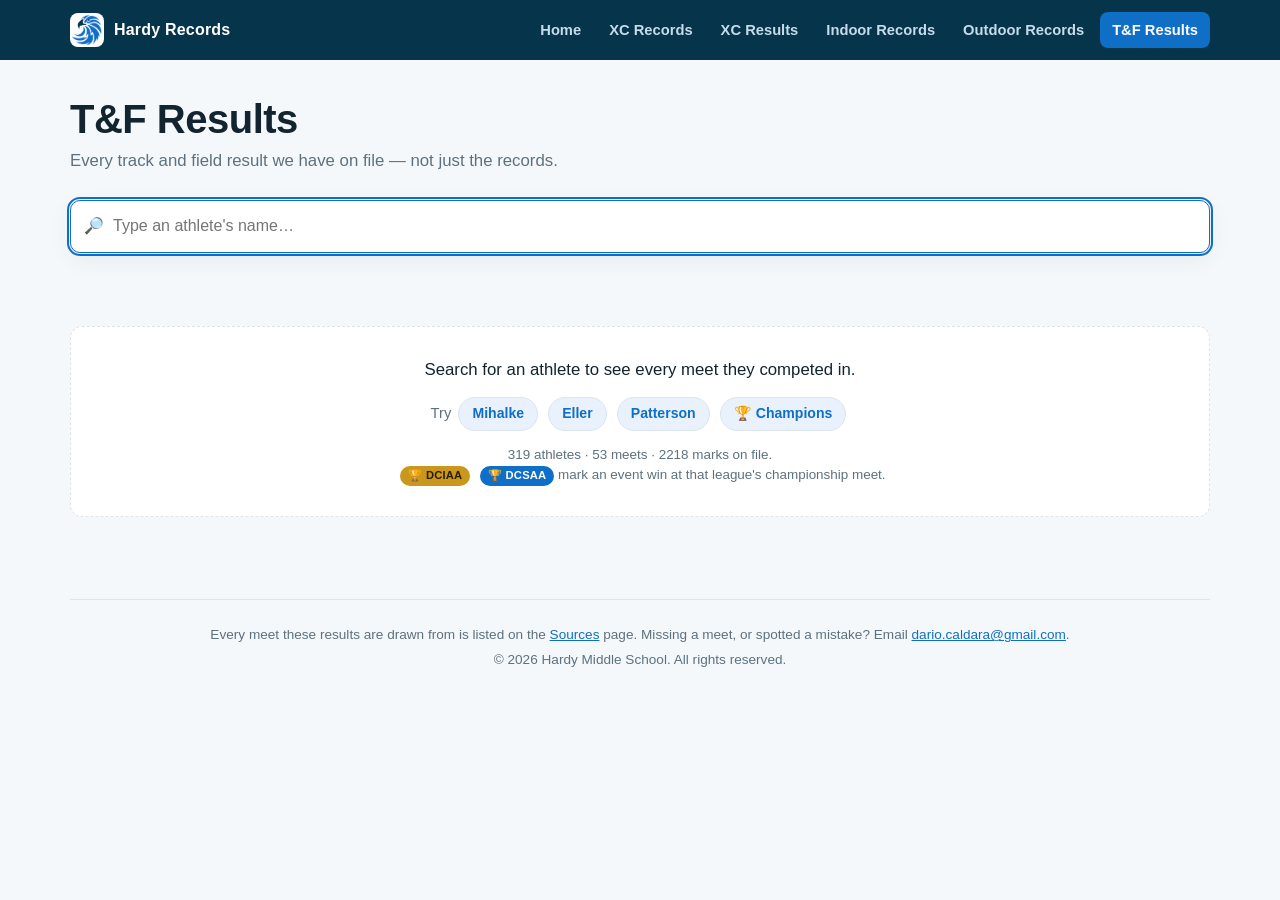
==== commit 46201d2a: "Add MVP honors for Vanina Mazzei-Paterni and Taylor McMahan; rework mobile nav Added a Girls MVP ent" ====
--- a/results-archive.html
+++ b/results-archive.html
@@ -45,8 +45,8 @@
 
         <div class="search-prompt" data-search-prompt>
             <p class="prompt-lead">Search for an athlete to see every meet they competed in.</p>
-            <p class="prompt-eg">Try <button type="button" class="example" data-example="Watkins">Watkins</button> <button type="button" class="example" data-example="Harris">Harris</button> <button type="button" class="example" data-example="Rivera">Rivera</button> <button type="button" class="example" data-example="titleholder">&#127942; Champions</button></p>
-            <p class="prompt-note">319 athletes &middot; 53 meets &middot; 2216 marks on file.</p>
+            <p class="prompt-eg">Try <button type="button" class="example" data-example="Mihalke">Mihalke</button> <button type="button" class="example" data-example="Eller">Eller</button> <button type="button" class="example" data-example="Patterson">Patterson</button> <button type="button" class="example" data-example="titleholder">&#127942; Champions</button></p>
+            <p class="prompt-note">319 athletes &middot; 53 meets &middot; 2218 marks on file.</p>
             <p class="prompt-note"><span class="title-badge dciaa">&#127942; DCIAA</span> <span class="title-badge dcsaa">&#127942; DCSAA</span> mark an event win at that league's championship meet.</p>
         </div>
 
@@ -678,6 +678,7 @@
                     <li><span class="ev">4x400m relay</span><span class="mk">4:31.30</span><span class="pl gold">1st</span> <span class="title-badge dciaa" title="DCIAA event champion">&#127942; DCIAA<span class="sr-only"> titleholder</span></span></li>
                     <li><span class="ev">800m</span><span class="mk">2:25.42</span><span class="pl gold">1st</span> <span class="title-badge dciaa" title="DCIAA event champion">&#127942; DCIAA<span class="sr-only"> titleholder</span></span></li>
                     <li><span class="ev">Long Jump</span><span class="mk">15-05.75</span><span class="pl silver">2nd</span></li>
+                    <li><span class="ev">MVP</span><span class="mk">Girls MVP</span><span class="pl none">&ndash;</span></li>
                 </ul>
             </article>
             <article class="result-card is-hidden">
@@ -3693,6 +3694,7 @@
                     <li><span class="ev">100m</span><span class="mk">13.01</span><span class="pl">8th</span></li>
                     <li><span class="ev">4x100m relay</span><span class="mk">54.26</span><span class="pl bronze">3rd</span></li>
                     <li><span class="ev">Long Jump</span><span class="mk">15-06.25</span><span class="pl silver">2nd</span></li>
+                    <li><span class="ev">MVP</span><span class="mk">Girls MVP</span><span class="pl none">&ndash;</span></li>
                     <li><span class="ev">Triple Jump</span><span class="mk">32-10.00</span><span class="pl gold">1st</span> <span class="title-badge dciaa" title="DCIAA event champion">&#127942; DCIAA<span class="sr-only"> titleholder</span></span></li>
                 </ul>
             </article>
--- a/style.css
+++ b/style.css
@@ -821,15 +821,37 @@
 
   .record-table td.cell-perf .perf { font-size: 1.12rem; }
 
+  /* An athlete name plus one or more title badges would otherwise sit as
+     several separate flex items alongside the data-label, squeezing or
+     overflowing on a narrow screen. Grouping them under .cell-value makes
+     that group a single flex item that can wrap its own badges onto new
+     lines, right-aligned under the name. */
+  .record-table td.cell-athlete .cell-value {
+    display: flex;
+    flex-wrap: wrap;
+    justify-content: flex-end;
+    align-items: center;
+    gap: 4px 8px;
+  }
+
   .record-table td:empty { display: none; }
 }
 
-/* The wordmark plus four links stops fitting well before the card
-   breakpoint; without this the header pushes the whole page sideways. */
+/* The wordmark plus six links stops fitting on one line well before the
+   card breakpoint. .site-header has a fixed height for the sticky desktop
+   layout, so once .nav wraps, that fixed height clips whatever the extra
+   line doesn't fit in (site-header is position: sticky; top: 0, so
+   anything past its own box gets cut off at the viewport edge rather than
+   just overlapping page content). Rather than rely on .nav's own
+   flex-wrap plus its margin-left: auto - which pushes the wrapped block
+   to the right instead of predictably down - explicitly stack the logo
+   above a full-width, center-wrapped nav row so there's no ambiguity
+   about where either one lands. */
 @media (max-width: 720px) {
   .brand span { display: none; }
-  .site-header .bar { gap: 10px; }
-  .nav { gap: 2px; }
+  .site-header { height: auto; padding: 10px 0; }
+  .site-header .bar { flex-direction: column; align-items: stretch; gap: 8px; }
+  .nav { margin-left: 0; justify-content: center; gap: 4px; flex-wrap: wrap; }
   .nav a { padding: 6px 9px; font-size: .85rem; }
 }
 
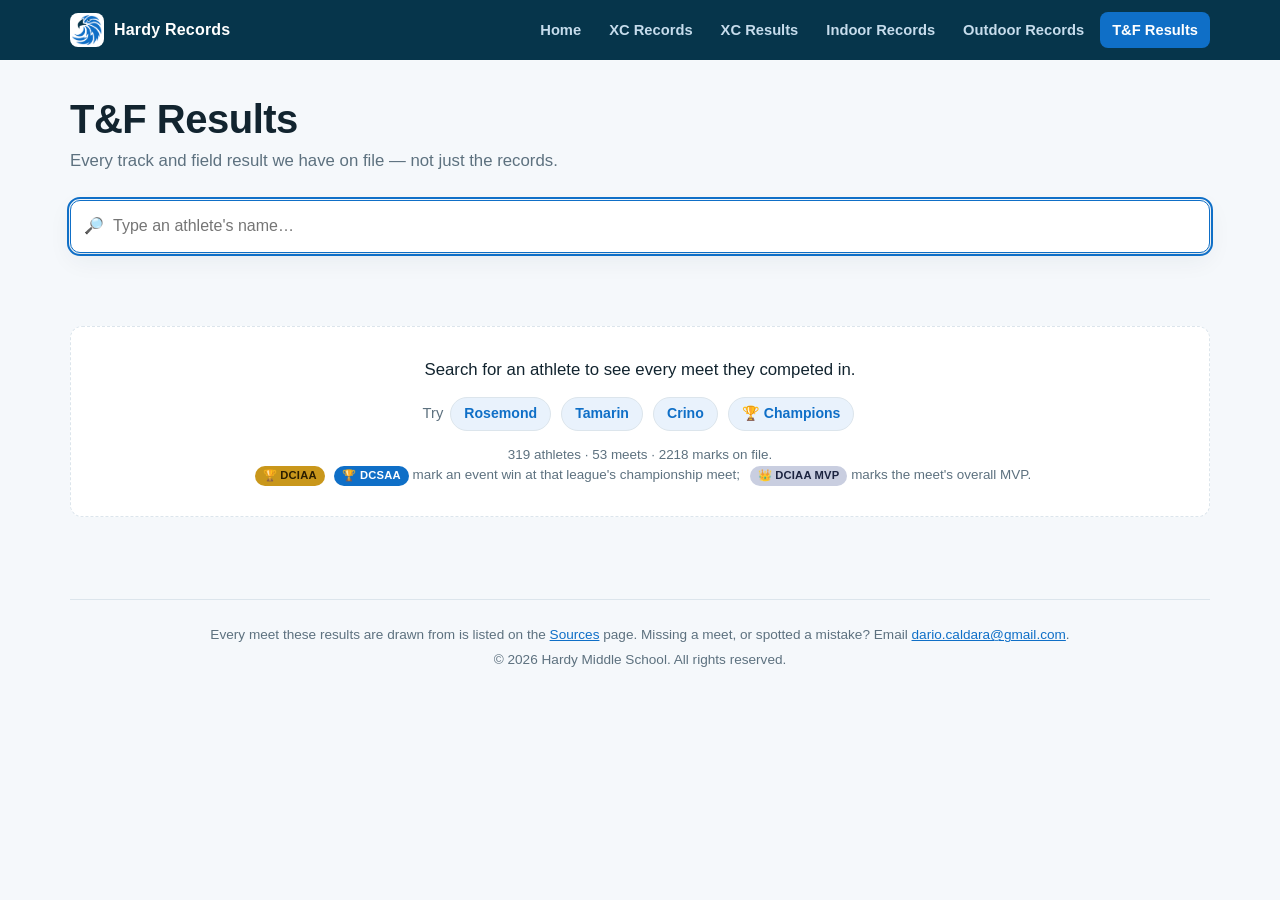
==== commit cfe26b51: "Add MVP platinum badge and lead position, MVP wall section, drop mobile sticky nav - MVP entries now" ====
--- a/results-archive.html
+++ b/results-archive.html
@@ -45,9 +45,9 @@
 
         <div class="search-prompt" data-search-prompt>
             <p class="prompt-lead">Search for an athlete to see every meet they competed in.</p>
-            <p class="prompt-eg">Try <button type="button" class="example" data-example="Mihalke">Mihalke</button> <button type="button" class="example" data-example="Eller">Eller</button> <button type="button" class="example" data-example="Patterson">Patterson</button> <button type="button" class="example" data-example="titleholder">&#127942; Champions</button></p>
+            <p class="prompt-eg">Try <button type="button" class="example" data-example="Rosemond">Rosemond</button> <button type="button" class="example" data-example="Tamarin">Tamarin</button> <button type="button" class="example" data-example="Crino">Crino</button> <button type="button" class="example" data-example="titleholder">&#127942; Champions</button></p>
             <p class="prompt-note">319 athletes &middot; 53 meets &middot; 2218 marks on file.</p>
-            <p class="prompt-note"><span class="title-badge dciaa">&#127942; DCIAA</span> <span class="title-badge dcsaa">&#127942; DCSAA</span> mark an event win at that league's championship meet.</p>
+            <p class="prompt-note"><span class="title-badge dciaa">&#127942; DCIAA</span> <span class="title-badge dcsaa">&#127942; DCSAA</span> mark an event win at that league's championship meet; <span class="title-badge platinum">&#128081; DCIAA MVP</span> marks the meet's overall MVP.</p>
         </div>
 
         <div class="no-results is-hidden" data-search-empty>
@@ -674,11 +674,11 @@
                 <p class="card-meet"><a href="https://www.athletic.net/TrackAndField/meet/665818/results/all">DCIAA MS Championship</a></p>
                 <p class="card-date">May 13, 2026</p>
                 <ul class="card-marks">
+                    <li><span class="ev">MVP</span><span class="mk">Girls MVP</span><span class="pl none">&ndash;</span> <span class="title-badge platinum" title="DCIAA Meet MVP">&#128081; DCIAA MVP<span class="sr-only"> titleholder</span></span></li>
                     <li><span class="ev">400m</span><span class="mk">1:00.42</span><span class="pl gold">1st</span> <span class="title-badge dciaa" title="DCIAA event champion">&#127942; DCIAA<span class="sr-only"> titleholder</span></span></li>
                     <li><span class="ev">4x400m relay</span><span class="mk">4:31.30</span><span class="pl gold">1st</span> <span class="title-badge dciaa" title="DCIAA event champion">&#127942; DCIAA<span class="sr-only"> titleholder</span></span></li>
                     <li><span class="ev">800m</span><span class="mk">2:25.42</span><span class="pl gold">1st</span> <span class="title-badge dciaa" title="DCIAA event champion">&#127942; DCIAA<span class="sr-only"> titleholder</span></span></li>
                     <li><span class="ev">Long Jump</span><span class="mk">15-05.75</span><span class="pl silver">2nd</span></li>
-                    <li><span class="ev">MVP</span><span class="mk">Girls MVP</span><span class="pl none">&ndash;</span></li>
                 </ul>
             </article>
             <article class="result-card is-hidden">
@@ -3691,10 +3691,10 @@
                 <p class="card-meet"><a href="https://www.athletic.net/TrackAndField/meet/613581/results">DCIAA MS Championship</a></p>
                 <p class="card-date">May 19, 2025 &middot; Spingarn Senior HS, DC</p>
                 <ul class="card-marks">
+                    <li><span class="ev">MVP</span><span class="mk">Girls MVP</span><span class="pl none">&ndash;</span> <span class="title-badge platinum" title="DCIAA Meet MVP">&#128081; DCIAA MVP<span class="sr-only"> titleholder</span></span></li>
                     <li><span class="ev">100m</span><span class="mk">13.01</span><span class="pl">8th</span></li>
                     <li><span class="ev">4x100m relay</span><span class="mk">54.26</span><span class="pl bronze">3rd</span></li>
                     <li><span class="ev">Long Jump</span><span class="mk">15-06.25</span><span class="pl silver">2nd</span></li>
-                    <li><span class="ev">MVP</span><span class="mk">Girls MVP</span><span class="pl none">&ndash;</span></li>
                     <li><span class="ev">Triple Jump</span><span class="mk">32-10.00</span><span class="pl gold">1st</span> <span class="title-badge dciaa" title="DCIAA event champion">&#127942; DCIAA<span class="sr-only"> titleholder</span></span></li>
                 </ul>
             </article>
--- a/style.css
+++ b/style.css
@@ -17,6 +17,7 @@
   --gold: #C9971B;
   --silver: #8D99A3;
   --bronze: #B4703A;
+  --platinum: #C9CEE0;
 
   --header-h: 60px;
   --radius: 12px;
@@ -41,6 +42,7 @@
     --gold: #E0B341;
     --silver: #A8B4BE;
     --bronze: #CE8B52;
+    --platinum: #DEE2F0;
 
     --shadow: 0 1px 2px rgba(0, 0, 0, .3), 0 8px 24px rgba(0, 0, 0, .25);
   }
@@ -711,6 +713,7 @@
 .title-badge.dciaa { background: var(--gold); color: #2A1D00; }
 .title-badge.dcsaa { background: var(--blue); color: #FFFFFF; }
 .title-badge.team  { opacity: .82; }
+.title-badge.platinum { background: var(--platinum); color: #1B2340; font-weight: 800; }
 
 .place-1 { color: var(--gold); font-weight: 700; }
 
@@ -838,18 +841,17 @@
 }
 
 /* The wordmark plus six links stops fitting on one line well before the
-   card breakpoint. .site-header has a fixed height for the sticky desktop
-   layout, so once .nav wraps, that fixed height clips whatever the extra
-   line doesn't fit in (site-header is position: sticky; top: 0, so
-   anything past its own box gets cut off at the viewport edge rather than
-   just overlapping page content). Rather than rely on .nav's own
-   flex-wrap plus its margin-left: auto - which pushes the wrapped block
-   to the right instead of predictably down - explicitly stack the logo
-   above a full-width, center-wrapped nav row so there's no ambiguity
-   about where either one lands. */
+   card breakpoint, so .nav wraps to two or three rows. Two earlier fixes
+   here still clipped the top of the header on real phones - almost
+   certainly because position: sticky interacts badly with a growing,
+   multi-row header on mobile browsers (the address bar collapsing on
+   scroll shifts what "top: 0" even means mid-render). Dropping sticky
+   entirely on mobile removes that whole class of bug: the header just
+   sits in normal document flow and scrolls away like anything else,
+   which is a perfectly ordinary mobile pattern. */
 @media (max-width: 720px) {
   .brand span { display: none; }
-  .site-header { height: auto; padding: 10px 0; }
+  .site-header { position: static; height: auto; padding: 10px 0; }
   .site-header .bar { flex-direction: column; align-items: stretch; gap: 8px; }
   .nav { margin-left: 0; justify-content: center; gap: 4px; flex-wrap: wrap; }
   .nav a { padding: 6px 9px; font-size: .85rem; }
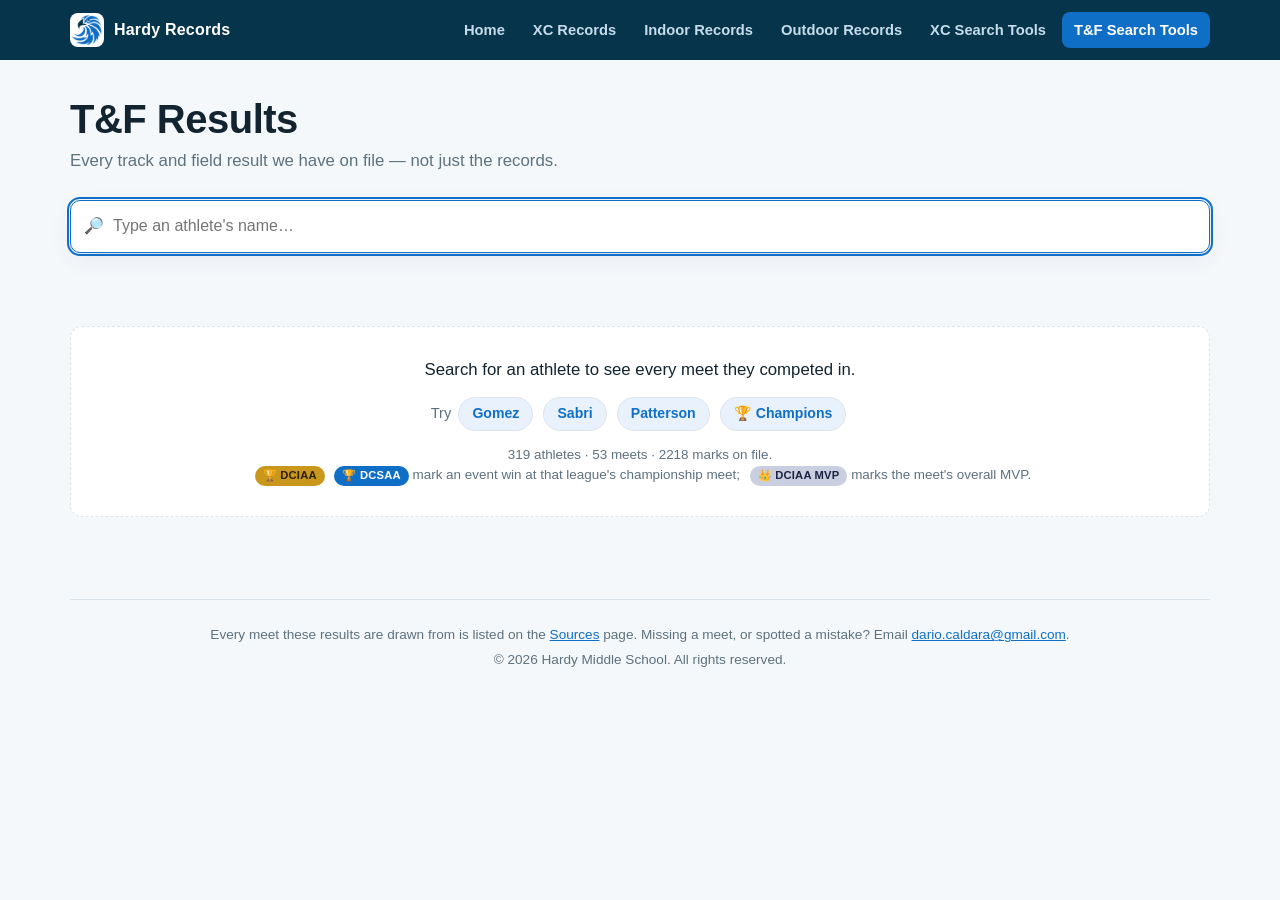
==== commit 2582aa49: "Reorder nav to group Records pages, rename search pages, MVP section title Nav now reads Home, XC Re" ====
--- a/results-archive.html
+++ b/results-archive.html
@@ -22,10 +22,10 @@
             <nav class="nav">
                 <a href="index.html">Home</a>
                 <a href="xc_record_wall.html">XC Records</a>
-                <a href="xc-results-archive.html">XC Results</a>
                 <a href="trackwall_indoor.html">Indoor Records</a>
                 <a href="trackwall_outdoor.html">Outdoor Records</a>
-                <a href="results-archive.html" aria-current="page">T&amp;F Results</a>
+                <a href="xc-results-archive.html">XC Search Tools</a>
+                <a href="results-archive.html" aria-current="page">T&amp;F Search Tools</a>
             </nav>
         </div>
     </header>
@@ -45,7 +45,7 @@
 
         <div class="search-prompt" data-search-prompt>
             <p class="prompt-lead">Search for an athlete to see every meet they competed in.</p>
-            <p class="prompt-eg">Try <button type="button" class="example" data-example="Rosemond">Rosemond</button> <button type="button" class="example" data-example="Tamarin">Tamarin</button> <button type="button" class="example" data-example="Crino">Crino</button> <button type="button" class="example" data-example="titleholder">&#127942; Champions</button></p>
+            <p class="prompt-eg">Try <button type="button" class="example" data-example="Gomez">Gomez</button> <button type="button" class="example" data-example="Sabri">Sabri</button> <button type="button" class="example" data-example="Patterson">Patterson</button> <button type="button" class="example" data-example="titleholder">&#127942; Champions</button></p>
             <p class="prompt-note">319 athletes &middot; 53 meets &middot; 2218 marks on file.</p>
             <p class="prompt-note"><span class="title-badge dciaa">&#127942; DCIAA</span> <span class="title-badge dcsaa">&#127942; DCSAA</span> mark an event win at that league's championship meet; <span class="title-badge platinum">&#128081; DCIAA MVP</span> marks the meet's overall MVP.</p>
         </div>
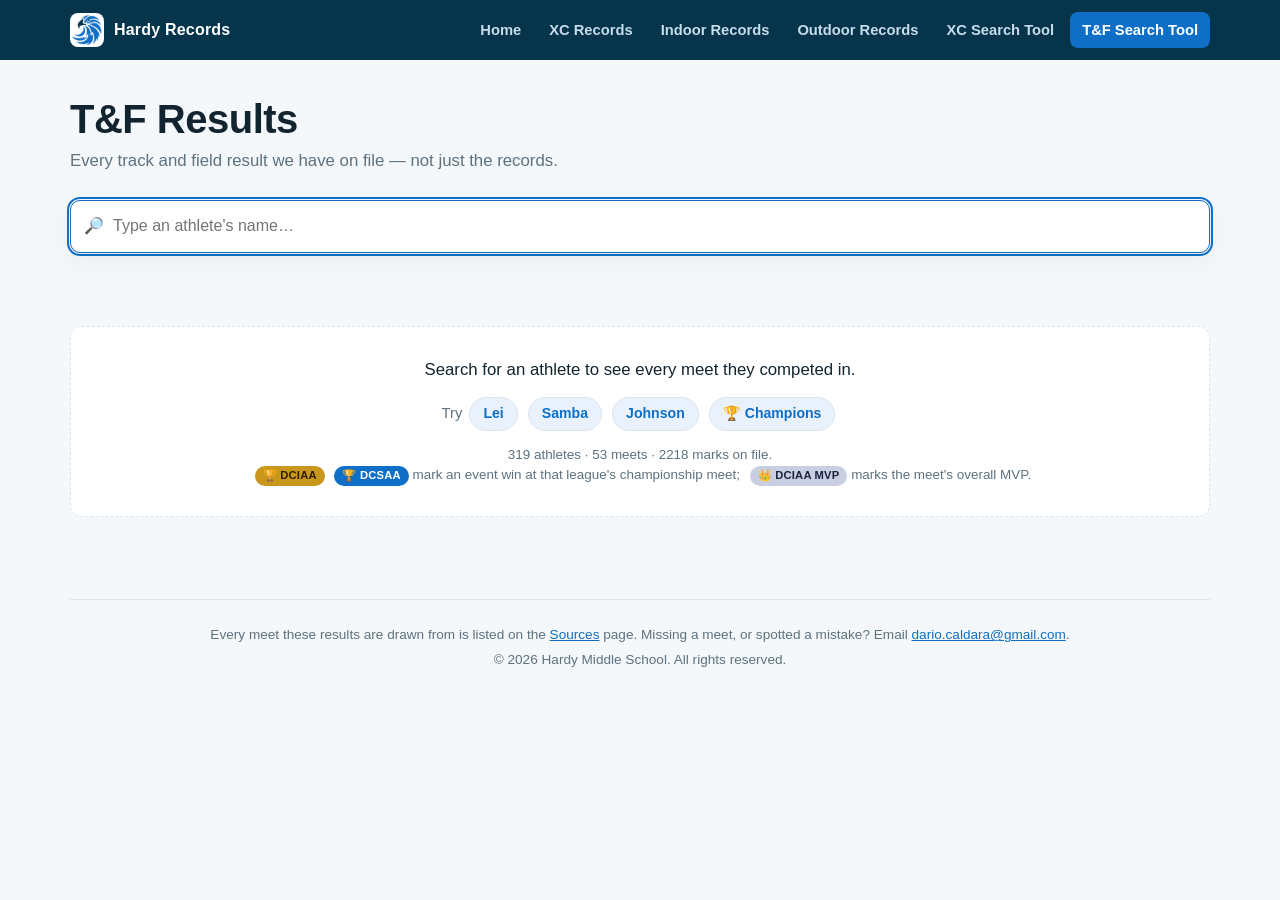
==== commit 8102990a: "Nav label typo fix, drop MVP badge from the record wall "Search Tools" -> "Search Tool" (singular) a" ====
--- a/results-archive.html
+++ b/results-archive.html
@@ -24,8 +24,8 @@
                 <a href="xc_record_wall.html">XC Records</a>
                 <a href="trackwall_indoor.html">Indoor Records</a>
                 <a href="trackwall_outdoor.html">Outdoor Records</a>
-                <a href="xc-results-archive.html">XC Search Tools</a>
-                <a href="results-archive.html" aria-current="page">T&amp;F Search Tools</a>
+                <a href="xc-results-archive.html">XC Search Tool</a>
+                <a href="results-archive.html" aria-current="page">T&amp;F Search Tool</a>
             </nav>
         </div>
     </header>
@@ -45,7 +45,7 @@
 
         <div class="search-prompt" data-search-prompt>
             <p class="prompt-lead">Search for an athlete to see every meet they competed in.</p>
-            <p class="prompt-eg">Try <button type="button" class="example" data-example="Gomez">Gomez</button> <button type="button" class="example" data-example="Sabri">Sabri</button> <button type="button" class="example" data-example="Patterson">Patterson</button> <button type="button" class="example" data-example="titleholder">&#127942; Champions</button></p>
+            <p class="prompt-eg">Try <button type="button" class="example" data-example="Lei">Lei</button> <button type="button" class="example" data-example="Samba">Samba</button> <button type="button" class="example" data-example="Johnson">Johnson</button> <button type="button" class="example" data-example="titleholder">&#127942; Champions</button></p>
             <p class="prompt-note">319 athletes &middot; 53 meets &middot; 2218 marks on file.</p>
             <p class="prompt-note"><span class="title-badge dciaa">&#127942; DCIAA</span> <span class="title-badge dcsaa">&#127942; DCSAA</span> mark an event win at that league's championship meet; <span class="title-badge platinum">&#128081; DCIAA MVP</span> marks the meet's overall MVP.</p>
         </div>
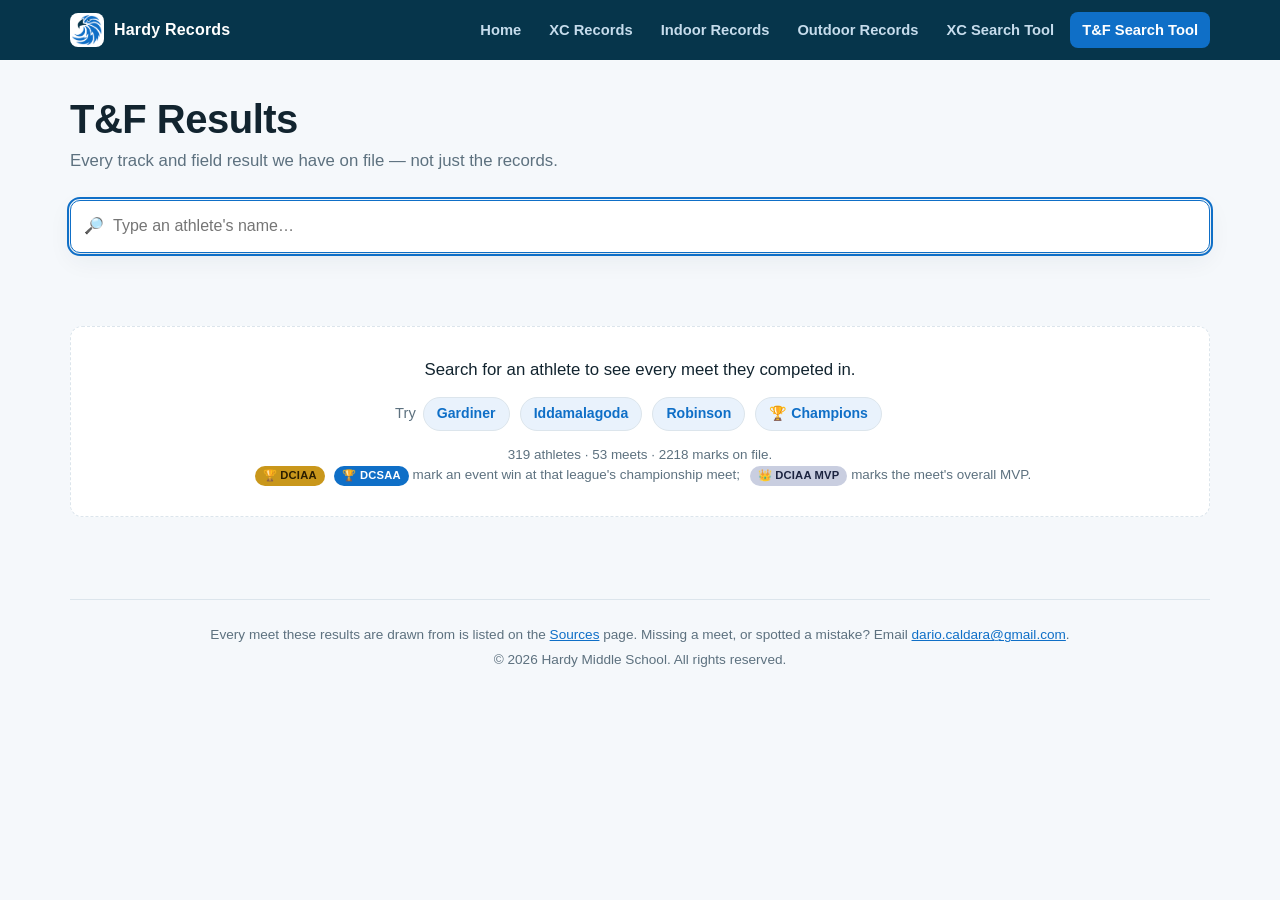
==== commit fabb3a7f: "Fill in 2026 meet locations; open source links in a new tab Added Spingarn/Dunbar locations for the " ====
--- a/results-archive.html
+++ b/results-archive.html
@@ -45,7 +45,7 @@
 
         <div class="search-prompt" data-search-prompt>
             <p class="prompt-lead">Search for an athlete to see every meet they competed in.</p>
-            <p class="prompt-eg">Try <button type="button" class="example" data-example="Lei">Lei</button> <button type="button" class="example" data-example="Samba">Samba</button> <button type="button" class="example" data-example="Johnson">Johnson</button> <button type="button" class="example" data-example="titleholder">&#127942; Champions</button></p>
+            <p class="prompt-eg">Try <button type="button" class="example" data-example="Gardiner">Gardiner</button> <button type="button" class="example" data-example="Iddamalagoda">Iddamalagoda</button> <button type="button" class="example" data-example="Robinson">Robinson</button> <button type="button" class="example" data-example="titleholder">&#127942; Champions</button></p>
             <p class="prompt-note">319 athletes &middot; 53 meets &middot; 2218 marks on file.</p>
             <p class="prompt-note"><span class="title-badge dciaa">&#127942; DCIAA</span> <span class="title-badge dcsaa">&#127942; DCSAA</span> mark an event win at that league's championship meet; <span class="title-badge platinum">&#128081; DCIAA MVP</span> marks the meet's overall MVP.</p>
         </div>
@@ -254,7 +254,7 @@
                     <span class="season-badge outdoor">Outdoor</span>
                 </div>
                 <p class="card-meet"><a href="https://www.athletic.net/TrackAndField/meet/665818/results/all">DCIAA MS Championship</a></p>
-                <p class="card-date">May 13, 2026</p>
+                <p class="card-date">May 13, 2026 &middot; Dunbar, DC</p>
                 <ul class="card-marks">
                     <li><span class="ev">1600m</span><span class="mk">5:16.39</span><span class="pl">4th</span></li>
                     <li><span class="ev">4x400m relay</span><span class="mk">4:17.68</span><span class="pl">5th</span></li>
@@ -267,7 +267,7 @@
                     <span class="season-badge outdoor">Outdoor</span>
                 </div>
                 <p class="card-meet"><a href="https://www.athletic.net/TrackAndField/meet/665818/results/all">DCIAA MS Championship</a></p>
-                <p class="card-date">May 13, 2026</p>
+                <p class="card-date">May 13, 2026 &middot; Dunbar, DC</p>
                 <ul class="card-marks">
                     <li><span class="ev">100m</span><span class="mk">13.50</span><span class="pl">29th</span></li>
                 </ul>
@@ -279,7 +279,7 @@
                     <span class="season-badge outdoor">Outdoor</span>
                 </div>
                 <p class="card-meet"><a href="https://www.athletic.net/TrackAndField/meet/665818/results/all">DCIAA MS Championship</a></p>
-                <p class="card-date">May 13, 2026</p>
+                <p class="card-date">May 13, 2026 &middot; Dunbar, DC</p>
                 <ul class="card-marks">
                     <li><span class="ev">400m</span><span class="mk">1:06.91</span><span class="pl">18th</span></li>
                 </ul>
@@ -291,7 +291,7 @@
                     <span class="season-badge outdoor">Outdoor</span>
                 </div>
                 <p class="card-meet"><a href="https://www.athletic.net/TrackAndField/meet/665818/results/all">DCIAA MS Championship</a></p>
-                <p class="card-date">May 13, 2026</p>
+                <p class="card-date">May 13, 2026 &middot; Dunbar, DC</p>
                 <ul class="card-marks">
                     <li><span class="ev">100m</span><span class="mk">14.66</span><span class="pl">30th</span></li>
                 </ul>
@@ -303,7 +303,7 @@
                     <span class="season-badge outdoor">Outdoor</span>
                 </div>
                 <p class="card-meet"><a href="https://www.athletic.net/TrackAndField/meet/665818/results/all">DCIAA MS Championship</a></p>
-                <p class="card-date">May 13, 2026</p>
+                <p class="card-date">May 13, 2026 &middot; Dunbar, DC</p>
                 <ul class="card-marks">
                     <li><span class="ev">Discus Throw</span><span class="mk">36-08</span><span class="pl">16th</span></li>
                     <li><span class="ev">Shot Put</span><span class="mk">24-10</span><span class="pl">4th</span></li>
@@ -316,7 +316,7 @@
                     <span class="season-badge outdoor">Outdoor</span>
                 </div>
                 <p class="card-meet"><a href="https://www.athletic.net/TrackAndField/meet/665818/results/all">DCIAA MS Championship</a></p>
-                <p class="card-date">May 13, 2026</p>
+                <p class="card-date">May 13, 2026 &middot; Dunbar, DC</p>
                 <ul class="card-marks">
                     <li><span class="ev">100m Hurdles</span><span class="mk">20.13</span><span class="pl">15th</span></li>
                     <li><span class="ev">4x100m relay</span><span class="mk">54.59</span><span class="pl">4th</span></li>
@@ -329,7 +329,7 @@
                     <span class="season-badge outdoor">Outdoor</span>
                 </div>
                 <p class="card-meet"><a href="https://www.athletic.net/TrackAndField/meet/665818/results/all">DCIAA MS Championship</a></p>
-                <p class="card-date">May 13, 2026</p>
+                <p class="card-date">May 13, 2026 &middot; Dunbar, DC</p>
                 <ul class="card-marks">
                     <li><span class="ev">Shot Put</span><span class="mk">17-10</span><span class="pl">21st</span></li>
                 </ul>
@@ -341,7 +341,7 @@
                     <span class="season-badge outdoor">Outdoor</span>
                 </div>
                 <p class="card-meet"><a href="https://www.athletic.net/TrackAndField/meet/665818/results/all">DCIAA MS Championship</a></p>
-                <p class="card-date">May 13, 2026</p>
+                <p class="card-date">May 13, 2026 &middot; Dunbar, DC</p>
                 <ul class="card-marks">
                     <li><span class="ev">200m</span><span class="mk">28.94</span><span class="pl">11th</span></li>
                     <li><span class="ev">4x100m relay</span><span class="mk">54.59</span><span class="pl">4th</span></li>
@@ -354,7 +354,7 @@
                     <span class="season-badge outdoor">Outdoor</span>
                 </div>
                 <p class="card-meet"><a href="https://www.athletic.net/TrackAndField/meet/665818/results/all">DCIAA MS Championship</a></p>
-                <p class="card-date">May 13, 2026</p>
+                <p class="card-date">May 13, 2026 &middot; Dunbar, DC</p>
                 <ul class="card-marks">
                     <li><span class="ev">High Jump</span><span class="mk">4-02</span><span class="pl">4th</span></li>
                     <li><span class="ev">Long Jump</span><span class="mk">12-11.75</span><span class="pl">7th</span></li>
@@ -367,7 +367,7 @@
                     <span class="season-badge outdoor">Outdoor</span>
                 </div>
                 <p class="card-meet"><a href="https://www.athletic.net/TrackAndField/meet/665818/results/all">DCIAA MS Championship</a></p>
-                <p class="card-date">May 13, 2026</p>
+                <p class="card-date">May 13, 2026 &middot; Dunbar, DC</p>
                 <ul class="card-marks">
                     <li><span class="ev">1600m</span><span class="mk">5:11.67</span><span class="pl bronze">3rd</span></li>
                     <li><span class="ev">4x400m relay</span><span class="mk">4:17.68</span><span class="pl">5th</span></li>
@@ -380,7 +380,7 @@
                     <span class="season-badge outdoor">Outdoor</span>
                 </div>
                 <p class="card-meet"><a href="https://www.athletic.net/TrackAndField/meet/665818/results/all">DCIAA MS Championship</a></p>
-                <p class="card-date">May 13, 2026</p>
+                <p class="card-date">May 13, 2026 &middot; Dunbar, DC</p>
                 <ul class="card-marks">
                     <li><span class="ev">Discus Throw</span><span class="mk">29-04</span><span class="pl">19th</span></li>
                     <li><span class="ev">Shot Put</span><span class="mk">15-05</span><span class="pl">28th</span></li>
@@ -393,7 +393,7 @@
                     <span class="season-badge outdoor">Outdoor</span>
                 </div>
                 <p class="card-meet"><a href="https://www.athletic.net/TrackAndField/meet/665818/results/all">DCIAA MS Championship</a></p>
-                <p class="card-date">May 13, 2026</p>
+                <p class="card-date">May 13, 2026 &middot; Dunbar, DC</p>
                 <ul class="card-marks">
                     <li><span class="ev">400m</span><span class="mk">1:10.35</span><span class="pl">24th</span></li>
                 </ul>
@@ -405,7 +405,7 @@
                     <span class="season-badge outdoor">Outdoor</span>
                 </div>
                 <p class="card-meet"><a href="https://www.athletic.net/TrackAndField/meet/665818/results/all">DCIAA MS Championship</a></p>
-                <p class="card-date">May 13, 2026</p>
+                <p class="card-date">May 13, 2026 &middot; Dunbar, DC</p>
                 <ul class="card-marks">
                     <li><span class="ev">800m</span><span class="mk">2:26.00</span><span class="pl">5th</span></li>
                 </ul>
@@ -417,7 +417,7 @@
                     <span class="season-badge outdoor">Outdoor</span>
                 </div>
                 <p class="card-meet"><a href="https://www.athletic.net/TrackAndField/meet/665818/results/all">DCIAA MS Championship</a></p>
-                <p class="card-date">May 13, 2026</p>
+                <p class="card-date">May 13, 2026 &middot; Dunbar, DC</p>
                 <ul class="card-marks">
                     <li><span class="ev">100m</span><span class="mk">12.59</span><span class="pl">13th</span></li>
                     <li><span class="ev">200m</span><span class="mk">26.27</span><span class="pl">15th</span></li>
@@ -431,7 +431,7 @@
                     <span class="season-badge outdoor">Outdoor</span>
                 </div>
                 <p class="card-meet"><a href="https://www.athletic.net/TrackAndField/meet/665818/results/all">DCIAA MS Championship</a></p>
-                <p class="card-date">May 13, 2026</p>
+                <p class="card-date">May 13, 2026 &middot; Dunbar, DC</p>
                 <ul class="card-marks">
                     <li><span class="ev">100m Hurdles</span><span class="mk">20.60</span><span class="pl">21st</span></li>
                 </ul>
@@ -443,7 +443,7 @@
                     <span class="season-badge outdoor">Outdoor</span>
                 </div>
                 <p class="card-meet"><a href="https://www.athletic.net/TrackAndField/meet/665818/results/all">DCIAA MS Championship</a></p>
-                <p class="card-date">May 13, 2026</p>
+                <p class="card-date">May 13, 2026 &middot; Dunbar, DC</p>
                 <ul class="card-marks">
                     <li><span class="ev">400m</span><span class="mk">1:07.86</span><span class="pl">7th</span></li>
                 </ul>
@@ -455,7 +455,7 @@
                     <span class="season-badge outdoor">Outdoor</span>
                 </div>
                 <p class="card-meet"><a href="https://www.athletic.net/TrackAndField/meet/665818/results/all">DCIAA MS Championship</a></p>
-                <p class="card-date">May 13, 2026</p>
+                <p class="card-date">May 13, 2026 &middot; Dunbar, DC</p>
                 <ul class="card-marks">
                     <li><span class="ev">4x100m relay</span><span class="mk">52.07</span><span class="pl">9th</span></li>
                     <li><span class="ev">Triple Jump</span><span class="mk">27-00</span><span class="pl">10th</span></li>
@@ -468,7 +468,7 @@
                     <span class="season-badge outdoor">Outdoor</span>
                 </div>
                 <p class="card-meet"><a href="https://www.athletic.net/TrackAndField/meet/665818/results/all">DCIAA MS Championship</a></p>
-                <p class="card-date">May 13, 2026</p>
+                <p class="card-date">May 13, 2026 &middot; Dunbar, DC</p>
                 <ul class="card-marks">
                     <li><span class="ev">200m</span><span class="mk">28.55</span><span class="pl">8th</span></li>
                     <li><span class="ev">4x100m relay</span><span class="mk">54.59</span><span class="pl">4th</span></li>
@@ -481,7 +481,7 @@
                     <span class="season-badge outdoor">Outdoor</span>
                 </div>
                 <p class="card-meet"><a href="https://www.athletic.net/TrackAndField/meet/665818/results/all">DCIAA MS Championship</a></p>
-                <p class="card-date">May 13, 2026</p>
+                <p class="card-date">May 13, 2026 &middot; Dunbar, DC</p>
                 <ul class="card-marks">
                     <li><span class="ev">4x400m relay</span><span class="mk">4:17.68</span><span class="pl">5th</span></li>
                     <li><span class="ev">800m</span><span class="mk">2:17.12</span><span class="pl gold">1st</span> <span class="title-badge dciaa" title="DCIAA event champion">&#127942; DCIAA<span class="sr-only"> titleholder</span></span></li>
@@ -494,7 +494,7 @@
                     <span class="season-badge outdoor">Outdoor</span>
                 </div>
                 <p class="card-meet"><a href="https://www.athletic.net/TrackAndField/meet/665818/results/all">DCIAA MS Championship</a></p>
-                <p class="card-date">May 13, 2026</p>
+                <p class="card-date">May 13, 2026 &middot; Dunbar, DC</p>
                 <ul class="card-marks">
                     <li><span class="ev">400m</span><span class="mk">1:14.42</span><span class="pl">19th</span></li>
                 </ul>
@@ -506,7 +506,7 @@
                     <span class="season-badge outdoor">Outdoor</span>
                 </div>
                 <p class="card-meet"><a href="https://www.athletic.net/TrackAndField/meet/665818/results/all">DCIAA MS Championship</a></p>
-                <p class="card-date">May 13, 2026</p>
+                <p class="card-date">May 13, 2026 &middot; Dunbar, DC</p>
                 <ul class="card-marks">
                     <li><span class="ev">1600m</span><span class="mk">5:30.31</span><span class="pl gold">1st</span> <span class="title-badge dciaa" title="DCIAA event champion">&#127942; DCIAA<span class="sr-only"> titleholder</span></span></li>
                     <li><span class="ev">4x400m relay</span><span class="mk">4:31.30</span><span class="pl gold">1st</span> <span class="title-badge dciaa" title="DCIAA event champion">&#127942; DCIAA<span class="sr-only"> titleholder</span></span></li>
@@ -519,7 +519,7 @@
                     <span class="season-badge outdoor">Outdoor</span>
                 </div>
                 <p class="card-meet"><a href="https://www.athletic.net/TrackAndField/meet/665818/results/all">DCIAA MS Championship</a></p>
-                <p class="card-date">May 13, 2026</p>
+                <p class="card-date">May 13, 2026 &middot; Dunbar, DC</p>
                 <ul class="card-marks">
                     <li><span class="ev">200m</span><span class="mk">26.69</span><span class="pl">16th</span></li>
                     <li><span class="ev">4x100m relay</span><span class="mk">52.07</span><span class="pl">9th</span></li>
@@ -532,7 +532,7 @@
                     <span class="season-badge outdoor">Outdoor</span>
                 </div>
                 <p class="card-meet"><a href="https://www.athletic.net/TrackAndField/meet/665818/results/all">DCIAA MS Championship</a></p>
-                <p class="card-date">May 13, 2026</p>
+                <p class="card-date">May 13, 2026 &middot; Dunbar, DC</p>
                 <ul class="card-marks">
                     <li><span class="ev">100m</span><span class="mk">15.41</span><span class="pl">43rd</span></li>
                     <li><span class="ev">Triple Jump</span><span class="mk">24-09.50</span><span class="pl">9th</span></li>
@@ -545,7 +545,7 @@
                     <span class="season-badge outdoor">Outdoor</span>
                 </div>
                 <p class="card-meet"><a href="https://www.athletic.net/TrackAndField/meet/665818/results/all">DCIAA MS Championship</a></p>
-                <p class="card-date">May 13, 2026</p>
+                <p class="card-date">May 13, 2026 &middot; Dunbar, DC</p>
                 <ul class="card-marks">
                     <li><span class="ev">1600m</span><span class="mk">5:04.36</span><span class="pl gold">1st</span> <span class="title-badge dciaa" title="DCIAA event champion">&#127942; DCIAA<span class="sr-only"> titleholder</span></span></li>
                     <li><span class="ev">4x400m relay</span><span class="mk">4:17.68</span><span class="pl">5th</span></li>
@@ -558,7 +558,7 @@
                     <span class="season-badge outdoor">Outdoor</span>
                 </div>
                 <p class="card-meet"><a href="https://www.athletic.net/TrackAndField/meet/665818/results/all">DCIAA MS Championship</a></p>
-                <p class="card-date">May 13, 2026</p>
+                <p class="card-date">May 13, 2026 &middot; Dunbar, DC</p>
                 <ul class="card-marks">
                     <li><span class="ev">800m</span><span class="mk">2:45.08</span><span class="pl">7th</span></li>
                 </ul>
@@ -570,7 +570,7 @@
                     <span class="season-badge outdoor">Outdoor</span>
                 </div>
                 <p class="card-meet"><a href="https://www.athletic.net/TrackAndField/meet/665818/results/all">DCIAA MS Championship</a></p>
-                <p class="card-date">May 13, 2026</p>
+                <p class="card-date">May 13, 2026 &middot; Dunbar, DC</p>
                 <ul class="card-marks">
                     <li><span class="ev">High Jump</span><span class="mk">4-00</span><span class="pl">10th</span></li>
                 </ul>
@@ -582,7 +582,7 @@
                     <span class="season-badge outdoor">Outdoor</span>
                 </div>
                 <p class="card-meet"><a href="https://www.athletic.net/TrackAndField/meet/665818/results/all">DCIAA MS Championship</a></p>
-                <p class="card-date">May 13, 2026</p>
+                <p class="card-date">May 13, 2026 &middot; Dunbar, DC</p>
                 <ul class="card-marks">
                     <li><span class="ev">800m</span><span class="mk">2:20.65</span><span class="pl">4th</span></li>
                 </ul>
@@ -594,7 +594,7 @@
                     <span class="season-badge outdoor">Outdoor</span>
                 </div>
                 <p class="card-meet"><a href="https://www.athletic.net/TrackAndField/meet/665818/results/all">DCIAA MS Championship</a></p>
-                <p class="card-date">May 13, 2026</p>
+                <p class="card-date">May 13, 2026 &middot; Dunbar, DC</p>
                 <ul class="card-marks">
                     <li><span class="ev">100m</span><span class="mk">13.26</span><span class="pl">26th</span></li>
                 </ul>
@@ -606,7 +606,7 @@
                     <span class="season-badge outdoor">Outdoor</span>
                 </div>
                 <p class="card-meet"><a href="https://www.athletic.net/TrackAndField/meet/665818/results/all">DCIAA MS Championship</a></p>
-                <p class="card-date">May 13, 2026</p>
+                <p class="card-date">May 13, 2026 &middot; Dunbar, DC</p>
                 <ul class="card-marks">
                     <li><span class="ev">4x100m relay</span><span class="mk">54.59</span><span class="pl">4th</span></li>
                     <li><span class="ev">4x400m relay</span><span class="mk">4:31.30</span><span class="pl gold">1st</span> <span class="title-badge dciaa" title="DCIAA event champion">&#127942; DCIAA<span class="sr-only"> titleholder</span></span></li>
@@ -620,7 +620,7 @@
                     <span class="season-badge outdoor">Outdoor</span>
                 </div>
                 <p class="card-meet"><a href="https://www.athletic.net/TrackAndField/meet/665818/results/all">DCIAA MS Championship</a></p>
-                <p class="card-date">May 13, 2026</p>
+                <p class="card-date">May 13, 2026 &middot; Dunbar, DC</p>
                 <ul class="card-marks">
                     <li><span class="ev">800m</span><span class="mk">2:42.33</span><span class="pl">6th</span></li>
                 </ul>
@@ -632,7 +632,7 @@
                     <span class="season-badge outdoor">Outdoor</span>
                 </div>
                 <p class="card-meet"><a href="https://www.athletic.net/TrackAndField/meet/665818/results/all">DCIAA MS Championship</a></p>
-                <p class="card-date">May 13, 2026</p>
+                <p class="card-date">May 13, 2026 &middot; Dunbar, DC</p>
                 <ul class="card-marks">
                     <li><span class="ev">1600m</span><span class="mk">5:54.49</span><span class="pl">4th</span></li>
                 </ul>
@@ -644,7 +644,7 @@
                     <span class="season-badge outdoor">Outdoor</span>
                 </div>
                 <p class="card-meet"><a href="https://www.athletic.net/TrackAndField/meet/665818/results/all">DCIAA MS Championship</a></p>
-                <p class="card-date">May 13, 2026</p>
+                <p class="card-date">May 13, 2026 &middot; Dunbar, DC</p>
                 <ul class="card-marks">
                     <li><span class="ev">1600m</span><span class="mk">5:37.38</span><span class="pl silver">2nd</span></li>
                     <li><span class="ev">4x400m relay</span><span class="mk">4:31.30</span><span class="pl gold">1st</span> <span class="title-badge dciaa" title="DCIAA event champion">&#127942; DCIAA<span class="sr-only"> titleholder</span></span></li>
@@ -659,7 +659,7 @@
                     <span class="season-badge outdoor">Outdoor</span>
                 </div>
                 <p class="card-meet"><a href="https://www.athletic.net/TrackAndField/meet/665818/results/all">DCIAA MS Championship</a></p>
-                <p class="card-date">May 13, 2026</p>
+                <p class="card-date">May 13, 2026 &middot; Dunbar, DC</p>
                 <ul class="card-marks">
                     <li><span class="ev">400m</span><span class="mk">1:06.81</span><span class="pl">17th</span></li>
                     <li><span class="ev">Shot Put</span><span class="mk">24-03</span><span class="pl">15th</span></li>
@@ -672,7 +672,7 @@
                     <span class="season-badge outdoor">Outdoor</span>
                 </div>
                 <p class="card-meet"><a href="https://www.athletic.net/TrackAndField/meet/665818/results/all">DCIAA MS Championship</a></p>
-                <p class="card-date">May 13, 2026</p>
+                <p class="card-date">May 13, 2026 &middot; Dunbar, DC</p>
                 <ul class="card-marks">
                     <li><span class="ev">MVP</span><span class="mk">Girls MVP</span><span class="pl none">&ndash;</span> <span class="title-badge platinum" title="DCIAA Meet MVP">&#128081; DCIAA MVP<span class="sr-only"> titleholder</span></span></li>
                     <li><span class="ev">400m</span><span class="mk">1:00.42</span><span class="pl gold">1st</span> <span class="title-badge dciaa" title="DCIAA event champion">&#127942; DCIAA<span class="sr-only"> titleholder</span></span></li>
@@ -688,7 +688,7 @@
                     <span class="season-badge outdoor">Outdoor</span>
                 </div>
                 <p class="card-meet"><a href="https://www.athletic.net/TrackAndField/meet/665818/results/all">DCIAA MS Championship</a></p>
-                <p class="card-date">May 13, 2026</p>
+                <p class="card-date">May 13, 2026 &middot; Dunbar, DC</p>
                 <ul class="card-marks">
                     <li><span class="ev">200m</span><span class="mk">27.04</span><span class="pl">19th</span></li>
                     <li><span class="ev">4x100m relay</span><span class="mk">52.07</span><span class="pl">9th</span></li>
@@ -701,7 +701,7 @@
                     <span class="season-badge outdoor">Outdoor</span>
                 </div>
                 <p class="card-meet"><a href="https://www.athletic.net/TrackAndField/meet/665818/results/all">DCIAA MS Championship</a></p>
-                <p class="card-date">May 13, 2026</p>
+                <p class="card-date">May 13, 2026 &middot; Dunbar, DC</p>
                 <ul class="card-marks">
                     <li><span class="ev">100m</span><span class="mk">15.45</span><span class="pl">44th</span></li>
                 </ul>
@@ -1123,7 +1123,7 @@
                     <span class="season-badge outdoor">Outdoor</span>
                 </div>
                 <p class="card-meet"><a href="https://www.athletic.net/TrackAndField/meet/661256/results/all">DCIAA MS/HS Developmental #2</a></p>
-                <p class="card-date">May 2, 2026</p>
+                <p class="card-date">May 2, 2026 &middot; Dunbar, DC</p>
                 <ul class="card-marks">
                     <li><span class="ev">1600m</span><span class="mk">5:17.67</span><span class="pl">4th</span></li>
                     <li><span class="ev">4x400m relay</span><span class="mk">4:29.50</span><span class="pl silver">2nd</span></li>
@@ -1136,7 +1136,7 @@
                     <span class="season-badge outdoor">Outdoor</span>
                 </div>
                 <p class="card-meet"><a href="https://www.athletic.net/TrackAndField/meet/661256/results/all">DCIAA MS/HS Developmental #2</a></p>
-                <p class="card-date">May 2, 2026</p>
+                <p class="card-date">May 2, 2026 &middot; Dunbar, DC</p>
                 <ul class="card-marks">
                     <li><span class="ev">400m</span><span class="mk">1:09.25</span><span class="pl">23rd</span></li>
                     <li><span class="ev">4x400m relay</span><span class="mk">5:01.01</span><span class="pl">7th</span></li>
@@ -1149,7 +1149,7 @@
                     <span class="season-badge outdoor">Outdoor</span>
                 </div>
                 <p class="card-meet"><a href="https://www.athletic.net/TrackAndField/meet/661256/results/all">DCIAA MS/HS Developmental #2</a></p>
-                <p class="card-date">May 2, 2026</p>
+                <p class="card-date">May 2, 2026 &middot; Dunbar, DC</p>
                 <ul class="card-marks">
                     <li><span class="ev">100m</span><span class="mk">14.90</span><span class="pl">19th</span></li>
                     <li><span class="ev">4x100m relay</span><span class="mk">55.71</span><span class="pl">4th</span></li>
@@ -1162,7 +1162,7 @@
                     <span class="season-badge outdoor">Outdoor</span>
                 </div>
                 <p class="card-meet"><a href="https://www.athletic.net/TrackAndField/meet/661256/results/all">DCIAA MS/HS Developmental #2</a></p>
-                <p class="card-date">May 2, 2026</p>
+                <p class="card-date">May 2, 2026 &middot; Dunbar, DC</p>
                 <ul class="card-marks">
                     <li><span class="ev">100m</span><span class="mk">15.34</span><span class="pl">27th</span></li>
                     <li><span class="ev">4x100m relay</span><span class="mk">1:01.72</span><span class="pl">19th</span></li>
@@ -1176,7 +1176,7 @@
                     <span class="season-badge outdoor">Outdoor</span>
                 </div>
                 <p class="card-meet"><a href="https://www.athletic.net/TrackAndField/meet/661256/results/all">DCIAA MS/HS Developmental #2</a></p>
-                <p class="card-date">May 2, 2026</p>
+                <p class="card-date">May 2, 2026 &middot; Dunbar, DC</p>
                 <ul class="card-marks">
                     <li><span class="ev">100m Hurdles</span><span class="mk">18.97</span><span class="pl">5th</span></li>
                     <li><span class="ev">200m</span><span class="mk">30.09</span><span class="pl">15th</span></li>
@@ -1190,7 +1190,7 @@
                     <span class="season-badge outdoor">Outdoor</span>
                 </div>
                 <p class="card-meet"><a href="https://www.athletic.net/TrackAndField/meet/661256/results/all">DCIAA MS/HS Developmental #2</a></p>
-                <p class="card-date">May 2, 2026</p>
+                <p class="card-date">May 2, 2026 &middot; Dunbar, DC</p>
                 <ul class="card-marks">
                     <li><span class="ev">100m Hurdles</span><span class="mk">23.05</span><span class="pl">22nd</span></li>
                     <li><span class="ev">200m</span><span class="mk">27.91</span><span class="pl">19th</span></li>
@@ -1204,7 +1204,7 @@
                     <span class="season-badge outdoor">Outdoor</span>
                 </div>
                 <p class="card-meet"><a href="https://www.athletic.net/TrackAndField/meet/661256/results/all">DCIAA MS/HS Developmental #2</a></p>
-                <p class="card-date">May 2, 2026</p>
+                <p class="card-date">May 2, 2026 &middot; Dunbar, DC</p>
                 <ul class="card-marks">
                     <li><span class="ev">400m</span><span class="mk">1:12.87</span><span class="pl">29th</span></li>
                     <li><span class="ev">4x400m relay</span><span class="mk">5:01.01</span><span class="pl">7th</span></li>
@@ -1218,7 +1218,7 @@
                     <span class="season-badge outdoor">Outdoor</span>
                 </div>
                 <p class="card-meet"><a href="https://www.athletic.net/TrackAndField/meet/661256/results/all">DCIAA MS/HS Developmental #2</a></p>
-                <p class="card-date">May 2, 2026</p>
+                <p class="card-date">May 2, 2026 &middot; Dunbar, DC</p>
                 <ul class="card-marks">
                     <li><span class="ev">200m</span><span class="mk">29.93</span><span class="pl">12th</span></li>
                     <li><span class="ev">4x100m relay</span><span class="mk">1:01.72</span><span class="pl">19th</span></li>
@@ -1231,7 +1231,7 @@
                     <span class="season-badge outdoor">Outdoor</span>
                 </div>
                 <p class="card-meet"><a href="https://www.athletic.net/TrackAndField/meet/661256/results/all">DCIAA MS/HS Developmental #2</a></p>
-                <p class="card-date">May 2, 2026</p>
+                <p class="card-date">May 2, 2026 &middot; Dunbar, DC</p>
                 <ul class="card-marks">
                     <li><span class="ev">400m</span><span class="mk">1:16.62</span><span class="pl">19th</span></li>
                     <li><span class="ev">4x400m relay</span><span class="mk">5:08.02</span><span class="pl">6th</span></li>
@@ -1244,7 +1244,7 @@
                     <span class="season-badge outdoor">Outdoor</span>
                 </div>
                 <p class="card-meet"><a href="https://www.athletic.net/TrackAndField/meet/661256/results/all">DCIAA MS/HS Developmental #2</a></p>
-                <p class="card-date">May 2, 2026</p>
+                <p class="card-date">May 2, 2026 &middot; Dunbar, DC</p>
                 <ul class="card-marks">
                     <li><span class="ev">4x400m relay</span><span class="mk">4:29.50</span><span class="pl silver">2nd</span></li>
                     <li><span class="ev">800m</span><span class="mk">2:25.23</span><span class="pl silver">2nd</span></li>
@@ -1257,7 +1257,7 @@
                     <span class="season-badge outdoor">Outdoor</span>
                 </div>
                 <p class="card-meet"><a href="https://www.athletic.net/TrackAndField/meet/661256/results/all">DCIAA MS/HS Developmental #2</a></p>
-                <p class="card-date">May 2, 2026</p>
+                <p class="card-date">May 2, 2026 &middot; Dunbar, DC</p>
                 <ul class="card-marks">
                     <li><span class="ev">4x100m relay</span><span class="mk">1:01.72</span><span class="pl">19th</span></li>
                     <li><span class="ev">Discus Throw</span><span class="mk">36-04</span><span class="pl">10th</span></li>
@@ -1271,7 +1271,7 @@
                     <span class="season-badge outdoor">Outdoor</span>
                 </div>
                 <p class="card-meet"><a href="https://www.athletic.net/TrackAndField/meet/661256/results/all">DCIAA MS/HS Developmental #2</a></p>
-                <p class="card-date">May 2, 2026</p>
+                <p class="card-date">May 2, 2026 &middot; Dunbar, DC</p>
                 <ul class="card-marks">
                     <li><span class="ev">800m</span><span class="mk">2:38.01</span><span class="pl">10th</span></li>
                 </ul>
@@ -1283,7 +1283,7 @@
                     <span class="season-badge outdoor">Outdoor</span>
                 </div>
                 <p class="card-meet"><a href="https://www.athletic.net/TrackAndField/meet/661256/results/all">DCIAA MS/HS Developmental #2</a></p>
-                <p class="card-date">May 2, 2026</p>
+                <p class="card-date">May 2, 2026 &middot; Dunbar, DC</p>
                 <ul class="card-marks">
                     <li><span class="ev">4x400m relay</span><span class="mk">4:29.50</span><span class="pl silver">2nd</span></li>
                     <li><span class="ev">800m</span><span class="mk">2:30.63</span><span class="pl">4th</span></li>
@@ -1297,7 +1297,7 @@
                     <span class="season-badge outdoor">Outdoor</span>
                 </div>
                 <p class="card-meet"><a href="https://www.athletic.net/TrackAndField/meet/661256/results/all">DCIAA MS/HS Developmental #2</a></p>
-                <p class="card-date">May 2, 2026</p>
+                <p class="card-date">May 2, 2026 &middot; Dunbar, DC</p>
                 <ul class="card-marks">
                     <li><span class="ev">100m</span><span class="mk">12.84</span><span class="pl">13th</span></li>
                 </ul>
@@ -1309,7 +1309,7 @@
                     <span class="season-badge outdoor">Outdoor</span>
                 </div>
                 <p class="card-meet"><a href="https://www.athletic.net/TrackAndField/meet/661256/results/all">DCIAA MS/HS Developmental #2</a></p>
-                <p class="card-date">May 2, 2026</p>
+                <p class="card-date">May 2, 2026 &middot; Dunbar, DC</p>
                 <ul class="card-marks">
                     <li><span class="ev">400m</span><span class="mk">1:09.30</span><span class="pl">5th</span></li>
                     <li><span class="ev">4x400m relay</span><span class="mk">4:29.57</span><span class="pl gold">1st</span></li>
@@ -1322,7 +1322,7 @@
                     <span class="season-badge outdoor">Outdoor</span>
                 </div>
                 <p class="card-meet"><a href="https://www.athletic.net/TrackAndField/meet/661256/results/all">DCIAA MS/HS Developmental #2</a></p>
-                <p class="card-date">May 2, 2026</p>
+                <p class="card-date">May 2, 2026 &middot; Dunbar, DC</p>
                 <ul class="card-marks">
                     <li><span class="ev">200m</span><span class="mk">28.42</span><span class="pl">22nd</span></li>
                     <li><span class="ev">Triple Jump</span><span class="mk">30-07.75</span><span class="pl bronze">3rd</span></li>
@@ -1335,7 +1335,7 @@
                     <span class="season-badge outdoor">Outdoor</span>
                 </div>
                 <p class="card-meet"><a href="https://www.athletic.net/TrackAndField/meet/661256/results/all">DCIAA MS/HS Developmental #2</a></p>
-                <p class="card-date">May 2, 2026</p>
+                <p class="card-date">May 2, 2026 &middot; Dunbar, DC</p>
                 <ul class="card-marks">
                     <li><span class="ev">200m</span><span class="mk">28.39</span><span class="pl">7th</span></li>
                     <li><span class="ev">4x100m relay</span><span class="mk">55.71</span><span class="pl">4th</span></li>
@@ -1348,7 +1348,7 @@
                     <span class="season-badge outdoor">Outdoor</span>
                 </div>
                 <p class="card-meet"><a href="https://www.athletic.net/TrackAndField/meet/661256/results/all">DCIAA MS/HS Developmental #2</a></p>
-                <p class="card-date">May 2, 2026</p>
+                <p class="card-date">May 2, 2026 &middot; Dunbar, DC</p>
                 <ul class="card-marks">
                     <li><span class="ev">1600m</span><span class="mk">5:10.10</span><span class="pl silver">2nd</span></li>
                 </ul>
@@ -1360,7 +1360,7 @@
                     <span class="season-badge outdoor">Outdoor</span>
                 </div>
                 <p class="card-meet"><a href="https://www.athletic.net/TrackAndField/meet/661256/results/all">DCIAA MS/HS Developmental #2</a></p>
-                <p class="card-date">May 2, 2026</p>
+                <p class="card-date">May 2, 2026 &middot; Dunbar, DC</p>
                 <ul class="card-marks">
                     <li><span class="ev">1600m</span><span class="mk">6:25.27</span><span class="pl">8th</span></li>
                     <li><span class="ev">4x400m relay</span><span class="mk">5:08.02</span><span class="pl">6th</span></li>
@@ -1373,7 +1373,7 @@
                     <span class="season-badge outdoor">Outdoor</span>
                 </div>
                 <p class="card-meet"><a href="https://www.athletic.net/TrackAndField/meet/661256/results/all">DCIAA MS/HS Developmental #2</a></p>
-                <p class="card-date">May 2, 2026</p>
+                <p class="card-date">May 2, 2026 &middot; Dunbar, DC</p>
                 <ul class="card-marks">
                     <li><span class="ev">1600m</span><span class="mk">5:29.03</span><span class="pl gold">1st</span></li>
                     <li><span class="ev">4x400m relay</span><span class="mk">4:29.57</span><span class="pl gold">1st</span></li>
@@ -1386,7 +1386,7 @@
                     <span class="season-badge outdoor">Outdoor</span>
                 </div>
                 <p class="card-meet"><a href="https://www.athletic.net/TrackAndField/meet/661256/results/all">DCIAA MS/HS Developmental #2</a></p>
-                <p class="card-date">May 2, 2026</p>
+                <p class="card-date">May 2, 2026 &middot; Dunbar, DC</p>
                 <ul class="card-marks">
                     <li><span class="ev">100m</span><span class="mk">13.46</span><span class="pl">24th</span></li>
                     <li><span class="ev">4x100m relay</span><span class="mk">54.42</span><span class="pl">16th</span></li>
@@ -1399,7 +1399,7 @@
                     <span class="season-badge outdoor">Outdoor</span>
                 </div>
                 <p class="card-meet"><a href="https://www.athletic.net/TrackAndField/meet/661256/results/all">DCIAA MS/HS Developmental #2</a></p>
-                <p class="card-date">May 2, 2026</p>
+                <p class="card-date">May 2, 2026 &middot; Dunbar, DC</p>
                 <ul class="card-marks">
                     <li><span class="ev">1600m</span><span class="mk">5:07.03</span><span class="pl gold">1st</span></li>
                 </ul>
@@ -1411,7 +1411,7 @@
                     <span class="season-badge outdoor">Outdoor</span>
                 </div>
                 <p class="card-meet"><a href="https://www.athletic.net/TrackAndField/meet/661256/results/all">DCIAA MS/HS Developmental #2</a></p>
-                <p class="card-date">May 2, 2026</p>
+                <p class="card-date">May 2, 2026 &middot; Dunbar, DC</p>
                 <ul class="card-marks">
                     <li><span class="ev">800m</span><span class="mk">3:15.22</span><span class="pl">14th</span></li>
                 </ul>
@@ -1423,7 +1423,7 @@
                     <span class="season-badge outdoor">Outdoor</span>
                 </div>
                 <p class="card-meet"><a href="https://www.athletic.net/TrackAndField/meet/661256/results/all">DCIAA MS/HS Developmental #2</a></p>
-                <p class="card-date">May 2, 2026</p>
+                <p class="card-date">May 2, 2026 &middot; Dunbar, DC</p>
                 <ul class="card-marks">
                     <li><span class="ev">400m</span><span class="mk">1:12.47</span><span class="pl">12th</span></li>
                     <li><span class="ev">4x400m relay</span><span class="mk">5:08.02</span><span class="pl">6th</span></li>
@@ -1436,7 +1436,7 @@
                     <span class="season-badge outdoor">Outdoor</span>
                 </div>
                 <p class="card-meet"><a href="https://www.athletic.net/TrackAndField/meet/661256/results/all">DCIAA MS/HS Developmental #2</a></p>
-                <p class="card-date">May 2, 2026</p>
+                <p class="card-date">May 2, 2026 &middot; Dunbar, DC</p>
                 <ul class="card-marks">
                     <li><span class="ev">100m</span><span class="mk">14.10</span><span class="pl">28th</span></li>
                     <li><span class="ev">4x100m relay</span><span class="mk">54.42</span><span class="pl">16th</span></li>
@@ -1449,7 +1449,7 @@
                     <span class="season-badge outdoor">Outdoor</span>
                 </div>
                 <p class="card-meet"><a href="https://www.athletic.net/TrackAndField/meet/661256/results/all">DCIAA MS/HS Developmental #2</a></p>
-                <p class="card-date">May 2, 2026</p>
+                <p class="card-date">May 2, 2026 &middot; Dunbar, DC</p>
                 <ul class="card-marks">
                     <li><span class="ev">100m</span><span class="mk">14.28</span><span class="pl">9th</span></li>
                     <li><span class="ev">4x100m relay</span><span class="mk">55.71</span><span class="pl">4th</span></li>
@@ -1463,7 +1463,7 @@
                     <span class="season-badge outdoor">Outdoor</span>
                 </div>
                 <p class="card-meet"><a href="https://www.athletic.net/TrackAndField/meet/661256/results/all">DCIAA MS/HS Developmental #2</a></p>
-                <p class="card-date">May 2, 2026</p>
+                <p class="card-date">May 2, 2026 &middot; Dunbar, DC</p>
                 <ul class="card-marks">
                     <li><span class="ev">4x400m relay</span><span class="mk">5:08.02</span><span class="pl">6th</span></li>
                     <li><span class="ev">800m</span><span class="mk">2:43.18</span><span class="pl">4th</span></li>
@@ -1477,7 +1477,7 @@
                     <span class="season-badge outdoor">Outdoor</span>
                 </div>
                 <p class="card-meet"><a href="https://www.athletic.net/TrackAndField/meet/661256/results/all">DCIAA MS/HS Developmental #2</a></p>
-                <p class="card-date">May 2, 2026</p>
+                <p class="card-date">May 2, 2026 &middot; Dunbar, DC</p>
                 <ul class="card-marks">
                     <li><span class="ev">1600m</span><span class="mk">5:54.25</span><span class="pl bronze">3rd</span></li>
                 </ul>
@@ -1489,7 +1489,7 @@
                     <span class="season-badge outdoor">Outdoor</span>
                 </div>
                 <p class="card-meet"><a href="https://www.athletic.net/TrackAndField/meet/661256/results/all">DCIAA MS/HS Developmental #2</a></p>
-                <p class="card-date">May 2, 2026</p>
+                <p class="card-date">May 2, 2026 &middot; Dunbar, DC</p>
                 <ul class="card-marks">
                     <li><span class="ev">400m</span><span class="mk">1:06.69</span><span class="pl">21st</span></li>
                     <li><span class="ev">4x400m relay</span><span class="mk">4:29.50</span><span class="pl silver">2nd</span></li>
@@ -1503,7 +1503,7 @@
                     <span class="season-badge outdoor">Outdoor</span>
                 </div>
                 <p class="card-meet"><a href="https://www.athletic.net/TrackAndField/meet/661256/results/all">DCIAA MS/HS Developmental #2</a></p>
-                <p class="card-date">May 2, 2026</p>
+                <p class="card-date">May 2, 2026 &middot; Dunbar, DC</p>
                 <ul class="card-marks">
                     <li><span class="ev">4x400m relay</span><span class="mk">4:29.57</span><span class="pl gold">1st</span></li>
                     <li><span class="ev">800m</span><span class="mk">2:27.69</span><span class="pl gold">1st</span></li>
@@ -1517,7 +1517,7 @@
                     <span class="season-badge outdoor">Outdoor</span>
                 </div>
                 <p class="card-meet"><a href="https://www.athletic.net/TrackAndField/meet/661256/results/all">DCIAA MS/HS Developmental #2</a></p>
-                <p class="card-date">May 2, 2026</p>
+                <p class="card-date">May 2, 2026 &middot; Dunbar, DC</p>
                 <ul class="card-marks">
                     <li><span class="ev">200m</span><span class="mk">26.85</span><span class="pl">13th</span></li>
                 </ul>
@@ -1529,7 +1529,7 @@
                     <span class="season-badge outdoor">Outdoor</span>
                 </div>
                 <p class="card-meet"><a href="https://www.athletic.net/TrackAndField/meet/647073/results/all">DCIAA HS/MS Developmental #1</a></p>
-                <p class="card-date">March 24, 2026</p>
+                <p class="card-date">March 24, 2026 &middot; Spingarn, DC</p>
                 <ul class="card-marks">
                     <li><span class="ev">1600m</span><span class="mk">5:24.42</span><span class="pl">5th</span></li>
                     <li><span class="ev">Discus Throw</span><span class="mk">42-05</span><span class="pl">13th</span></li>
@@ -1542,7 +1542,7 @@
                     <span class="season-badge outdoor">Outdoor</span>
                 </div>
                 <p class="card-meet"><a href="https://www.athletic.net/TrackAndField/meet/647073/results/all">DCIAA HS/MS Developmental #1</a></p>
-                <p class="card-date">March 24, 2026</p>
+                <p class="card-date">March 24, 2026 &middot; Spingarn, DC</p>
                 <ul class="card-marks">
                     <li><span class="ev">400m</span><span class="mk">1:09.87</span><span class="pl">19th</span></li>
                 </ul>
@@ -1554,7 +1554,7 @@
                     <span class="season-badge outdoor">Outdoor</span>
                 </div>
                 <p class="card-meet"><a href="https://www.athletic.net/TrackAndField/meet/647073/results/all">DCIAA HS/MS Developmental #1</a></p>
-                <p class="card-date">March 24, 2026</p>
+                <p class="card-date">March 24, 2026 &middot; Spingarn, DC</p>
                 <ul class="card-marks">
                     <li><span class="ev">200m</span><span class="mk">32.84</span><span class="pl">24th</span></li>
                     <li><span class="ev">Shot Put</span><span class="mk">23-02</span><span class="pl bronze">3rd</span></li>
@@ -1567,7 +1567,7 @@
                     <span class="season-badge outdoor">Outdoor</span>
                 </div>
                 <p class="card-meet"><a href="https://www.athletic.net/TrackAndField/meet/647073/results/all">DCIAA HS/MS Developmental #1</a></p>
-                <p class="card-date">March 24, 2026</p>
+                <p class="card-date">March 24, 2026 &middot; Spingarn, DC</p>
                 <ul class="card-marks">
                     <li><span class="ev">100m</span><span class="mk">15.02</span><span class="pl">18th</span></li>
                     <li><span class="ev">100m Hurdles</span><span class="mk">19.10</span><span class="pl bronze">3rd</span></li>
@@ -1580,7 +1580,7 @@
                     <span class="season-badge outdoor">Outdoor</span>
                 </div>
                 <p class="card-meet"><a href="https://www.athletic.net/TrackAndField/meet/647073/results/all">DCIAA HS/MS Developmental #1</a></p>
-                <p class="card-date">March 24, 2026</p>
+                <p class="card-date">March 24, 2026 &middot; Spingarn, DC</p>
                 <ul class="card-marks">
                     <li><span class="ev">Shot Put</span><span class="mk">16-11</span><span class="pl">20th</span></li>
                 </ul>
@@ -1592,7 +1592,7 @@
                     <span class="season-badge outdoor">Outdoor</span>
                 </div>
                 <p class="card-meet"><a href="https://www.athletic.net/TrackAndField/meet/647073/results/all">DCIAA HS/MS Developmental #1</a></p>
-                <p class="card-date">March 24, 2026</p>
+                <p class="card-date">March 24, 2026 &middot; Spingarn, DC</p>
                 <ul class="card-marks">
                     <li><span class="ev">100m</span><span class="mk">14.98</span><span class="pl">17th</span></li>
                     <li><span class="ev">4x100m relay</span><span class="mk">57.77</span><span class="pl">10th</span></li>
@@ -1605,7 +1605,7 @@
                     <span class="season-badge outdoor">Outdoor</span>
                 </div>
                 <p class="card-meet"><a href="https://www.athletic.net/TrackAndField/meet/647073/results/all">DCIAA HS/MS Developmental #1</a></p>
-                <p class="card-date">March 24, 2026</p>
+                <p class="card-date">March 24, 2026 &middot; Spingarn, DC</p>
                 <ul class="card-marks">
                     <li><span class="ev">100m</span><span class="mk">14.49</span><span class="pl">30th</span></li>
                     <li><span class="ev">4x100m relay</span><span class="mk">53.61</span><span class="pl">11th</span></li>
@@ -1618,7 +1618,7 @@
                     <span class="season-badge outdoor">Outdoor</span>
                 </div>
                 <p class="card-meet"><a href="https://www.athletic.net/TrackAndField/meet/647073/results/all">DCIAA HS/MS Developmental #1</a></p>
-                <p class="card-date">March 24, 2026</p>
+                <p class="card-date">March 24, 2026 &middot; Spingarn, DC</p>
                 <ul class="card-marks">
                     <li><span class="ev">400m</span><span class="mk">1:17.59</span><span class="pl">11th</span></li>
                     <li><span class="ev">4x400m relay</span><span class="mk">5:25.77</span><span class="pl">5th</span></li>
@@ -1632,7 +1632,7 @@
                     <span class="season-badge outdoor">Outdoor</span>
                 </div>
                 <p class="card-meet"><a href="https://www.athletic.net/TrackAndField/meet/647073/results/all">DCIAA HS/MS Developmental #1</a></p>
-                <p class="card-date">March 24, 2026</p>
+                <p class="card-date">March 24, 2026 &middot; Spingarn, DC</p>
                 <ul class="card-marks">
                     <li><span class="ev">1600m</span><span class="mk">5:18.61</span><span class="pl bronze">3rd</span></li>
                     <li><span class="ev">4x400m relay</span><span class="mk">4:23.84</span><span class="pl silver">2nd</span></li>
@@ -1646,7 +1646,7 @@
                     <span class="season-badge outdoor">Outdoor</span>
                 </div>
                 <p class="card-meet"><a href="https://www.athletic.net/TrackAndField/meet/647073/results/all">DCIAA HS/MS Developmental #1</a></p>
-                <p class="card-date">March 24, 2026</p>
+                <p class="card-date">March 24, 2026 &middot; Spingarn, DC</p>
                 <ul class="card-marks">
                     <li><span class="ev">800m</span><span class="mk">2:32.50</span><span class="pl bronze">3rd</span></li>
                 </ul>
@@ -1658,7 +1658,7 @@
                     <span class="season-badge outdoor">Outdoor</span>
                 </div>
                 <p class="card-meet"><a href="https://www.athletic.net/TrackAndField/meet/647073/results/all">DCIAA HS/MS Developmental #1</a></p>
-                <p class="card-date">March 24, 2026</p>
+                <p class="card-date">March 24, 2026 &middot; Spingarn, DC</p>
                 <ul class="card-marks">
                     <li><span class="ev">100m</span><span class="mk">13.03</span><span class="pl">9th</span></li>
                     <li><span class="ev">4x100m relay</span><span class="mk">53.61</span><span class="pl">11th</span></li>
@@ -1671,7 +1671,7 @@
                     <span class="season-badge outdoor">Outdoor</span>
                 </div>
                 <p class="card-meet"><a href="https://www.athletic.net/TrackAndField/meet/647073/results/all">DCIAA HS/MS Developmental #1</a></p>
-                <p class="card-date">March 24, 2026</p>
+                <p class="card-date">March 24, 2026 &middot; Spingarn, DC</p>
                 <ul class="card-marks">
                     <li><span class="ev">100m Hurdles</span><span class="mk">20.67</span><span class="pl">9th</span></li>
                     <li><span class="ev">4x100m relay</span><span class="mk">1:04.51</span><span class="pl">20th</span></li>
@@ -1685,7 +1685,7 @@
                     <span class="season-badge outdoor">Outdoor</span>
                 </div>
                 <p class="card-meet"><a href="https://www.athletic.net/TrackAndField/meet/647073/results/all">DCIAA HS/MS Developmental #1</a></p>
-                <p class="card-date">March 24, 2026</p>
+                <p class="card-date">March 24, 2026 &middot; Spingarn, DC</p>
                 <ul class="card-marks">
                     <li><span class="ev">400m</span><span class="mk">1:10.48</span><span class="pl gold">1st</span></li>
                     <li><span class="ev">4x400m relay</span><span class="mk">4:53.85</span><span class="pl silver">2nd</span></li>
@@ -1699,7 +1699,7 @@
                     <span class="season-badge outdoor">Outdoor</span>
                 </div>
                 <p class="card-meet"><a href="https://www.athletic.net/TrackAndField/meet/647073/results/all">DCIAA HS/MS Developmental #1</a></p>
-                <p class="card-date">March 24, 2026</p>
+                <p class="card-date">March 24, 2026 &middot; Spingarn, DC</p>
                 <ul class="card-marks">
                     <li><span class="ev">4x100m relay</span><span class="mk">53.35</span><span class="pl">10th</span></li>
                 </ul>
@@ -1711,7 +1711,7 @@
                     <span class="season-badge outdoor">Outdoor</span>
                 </div>
                 <p class="card-meet"><a href="https://www.athletic.net/TrackAndField/meet/647073/results/all">DCIAA HS/MS Developmental #1</a></p>
-                <p class="card-date">March 24, 2026</p>
+                <p class="card-date">March 24, 2026 &middot; Spingarn, DC</p>
                 <ul class="card-marks">
                     <li><span class="ev">100m</span><span class="mk">14.78</span><span class="pl">11th</span></li>
                     <li><span class="ev">200m</span><span class="mk">30.14</span><span class="pl">8th</span></li>
@@ -1725,7 +1725,7 @@
                     <span class="season-badge outdoor">Outdoor</span>
                 </div>
                 <p class="card-meet"><a href="https://www.athletic.net/TrackAndField/meet/647073/results/all">DCIAA HS/MS Developmental #1</a></p>
-                <p class="card-date">March 24, 2026</p>
+                <p class="card-date">March 24, 2026 &middot; Spingarn, DC</p>
                 <ul class="card-marks">
                     <li><span class="ev">200m</span><span class="mk">31.19</span><span class="pl">26th</span></li>
                     <li><span class="ev">Long Jump</span><span class="mk">11-00</span><span class="pl">14th</span></li>
@@ -1738,7 +1738,7 @@
                     <span class="season-badge outdoor">Outdoor</span>
                 </div>
                 <p class="card-meet"><a href="https://www.athletic.net/TrackAndField/meet/647073/results/all">DCIAA HS/MS Developmental #1</a></p>
-                <p class="card-date">March 24, 2026</p>
+                <p class="card-date">March 24, 2026 &middot; Spingarn, DC</p>
                 <ul class="card-marks">
                     <li><span class="ev">400m</span><span class="mk">1:12.61</span><span class="pl">25th</span></li>
                 </ul>
@@ -1750,7 +1750,7 @@
                     <span class="season-badge outdoor">Outdoor</span>
                 </div>
                 <p class="card-meet"><a href="https://www.athletic.net/TrackAndField/meet/647073/results/all">DCIAA HS/MS Developmental #1</a></p>
-                <p class="card-date">March 24, 2026</p>
+                <p class="card-date">March 24, 2026 &middot; Spingarn, DC</p>
                 <ul class="card-marks">
                     <li><span class="ev">400m</span><span class="mk">1:25.65</span><span class="pl">18th</span></li>
                     <li><span class="ev">4x400m relay</span><span class="mk">5:25.77</span><span class="pl">5th</span></li>
@@ -1764,7 +1764,7 @@
                     <span class="season-badge outdoor">Outdoor</span>
                 </div>
                 <p class="card-meet"><a href="https://www.athletic.net/TrackAndField/meet/647073/results/all">DCIAA HS/MS Developmental #1</a></p>
-                <p class="card-date">March 24, 2026</p>
+                <p class="card-date">March 24, 2026 &middot; Spingarn, DC</p>
                 <ul class="card-marks">
                     <li><span class="ev">4x400m relay</span><span class="mk">4:23.84</span><span class="pl silver">2nd</span></li>
                     <li><span class="ev">800m</span><span class="mk">2:25.85</span><span class="pl silver">2nd</span></li>
@@ -1778,7 +1778,7 @@
                     <span class="season-badge outdoor">Outdoor</span>
                 </div>
                 <p class="card-meet"><a href="https://www.athletic.net/TrackAndField/meet/647073/results/all">DCIAA HS/MS Developmental #1</a></p>
-                <p class="card-date">March 24, 2026</p>
+                <p class="card-date">March 24, 2026 &middot; Spingarn, DC</p>
                 <ul class="card-marks">
                     <li><span class="ev">100m</span><span class="mk">14.02</span><span class="pl">23rd</span></li>
                     <li><span class="ev">4x100m relay</span><span class="mk">53.61</span><span class="pl">11th</span></li>
@@ -1791,7 +1791,7 @@
                     <span class="season-badge outdoor">Outdoor</span>
                 </div>
                 <p class="card-meet"><a href="https://www.athletic.net/TrackAndField/meet/647073/results/all">DCIAA HS/MS Developmental #1</a></p>
-                <p class="card-date">March 24, 2026</p>
+                <p class="card-date">March 24, 2026 &middot; Spingarn, DC</p>
                 <ul class="card-marks">
                     <li><span class="ev">1600m</span><span class="mk">6:19.79</span><span class="pl">6th</span></li>
                     <li><span class="ev">4x400m relay</span><span class="mk">5:25.77</span><span class="pl">5th</span></li>
@@ -1804,7 +1804,7 @@
                     <span class="season-badge outdoor">Outdoor</span>
                 </div>
                 <p class="card-meet"><a href="https://www.athletic.net/TrackAndField/meet/647073/results/all">DCIAA HS/MS Developmental #1</a></p>
-                <p class="card-date">March 24, 2026</p>
+                <p class="card-date">March 24, 2026 &middot; Spingarn, DC</p>
                 <ul class="card-marks">
                     <li><span class="ev">4x400m relay</span><span class="mk">4:53.85</span><span class="pl silver">2nd</span></li>
                     <li><span class="ev">800m</span><span class="mk">2:37.58</span><span class="pl silver">2nd</span></li>
@@ -1817,7 +1817,7 @@
                     <span class="season-badge outdoor">Outdoor</span>
                 </div>
                 <p class="card-meet"><a href="https://www.athletic.net/TrackAndField/meet/647073/results/all">DCIAA HS/MS Developmental #1</a></p>
-                <p class="card-date">March 24, 2026</p>
+                <p class="card-date">March 24, 2026 &middot; Spingarn, DC</p>
                 <ul class="card-marks">
                     <li><span class="ev">4x100m relay</span><span class="mk">1:04.51</span><span class="pl">20th</span></li>
                     <li><span class="ev">Triple Jump</span><span class="mk">23-02</span><span class="pl">8th</span></li>
@@ -1830,7 +1830,7 @@
                     <span class="season-badge outdoor">Outdoor</span>
                 </div>
                 <p class="card-meet"><a href="https://www.athletic.net/TrackAndField/meet/647073/results/all">DCIAA HS/MS Developmental #1</a></p>
-                <p class="card-date">March 24, 2026</p>
+                <p class="card-date">March 24, 2026 &middot; Spingarn, DC</p>
                 <ul class="card-marks">
                     <li><span class="ev">1600m</span><span class="mk">5:11.00</span><span class="pl gold">1st</span></li>
                     <li><span class="ev">4x400m relay</span><span class="mk">4:23.84</span><span class="pl silver">2nd</span></li>
@@ -1844,7 +1844,7 @@
                     <span class="season-badge outdoor">Outdoor</span>
                 </div>
                 <p class="card-meet"><a href="https://www.athletic.net/TrackAndField/meet/647073/results/all">DCIAA HS/MS Developmental #1</a></p>
-                <p class="card-date">March 24, 2026</p>
+                <p class="card-date">March 24, 2026 &middot; Spingarn, DC</p>
                 <ul class="card-marks">
                     <li><span class="ev">4x100m relay</span><span class="mk">53.35</span><span class="pl">10th</span></li>
                 </ul>
@@ -1856,7 +1856,7 @@
                     <span class="season-badge outdoor">Outdoor</span>
                 </div>
                 <p class="card-meet"><a href="https://www.athletic.net/TrackAndField/meet/647073/results/all">DCIAA HS/MS Developmental #1</a></p>
-                <p class="card-date">March 24, 2026</p>
+                <p class="card-date">March 24, 2026 &middot; Spingarn, DC</p>
                 <ul class="card-marks">
                     <li><span class="ev">4x400m relay</span><span class="mk">4:53.85</span><span class="pl silver">2nd</span></li>
                     <li><span class="ev">800m</span><span class="mk">2:43.25</span><span class="pl bronze">3rd</span></li>
@@ -1869,7 +1869,7 @@
                     <span class="season-badge outdoor">Outdoor</span>
                 </div>
                 <p class="card-meet"><a href="https://www.athletic.net/TrackAndField/meet/647073/results/all">DCIAA HS/MS Developmental #1</a></p>
-                <p class="card-date">March 24, 2026</p>
+                <p class="card-date">March 24, 2026 &middot; Spingarn, DC</p>
                 <ul class="card-marks">
                     <li><span class="ev">4x400m relay</span><span class="mk">4:23.84</span><span class="pl silver">2nd</span></li>
                     <li><span class="ev">800m</span><span class="mk">2:34.12</span><span class="pl">4th</span></li>
@@ -1882,7 +1882,7 @@
                     <span class="season-badge outdoor">Outdoor</span>
                 </div>
                 <p class="card-meet"><a href="https://www.athletic.net/TrackAndField/meet/647073/results/all">DCIAA HS/MS Developmental #1</a></p>
-                <p class="card-date">March 24, 2026</p>
+                <p class="card-date">March 24, 2026 &middot; Spingarn, DC</p>
                 <ul class="card-marks">
                     <li><span class="ev">200m</span><span class="mk">29.43</span><span class="pl">6th</span></li>
                     <li><span class="ev">4x100m relay</span><span class="mk">57.77</span><span class="pl">10th</span></li>
@@ -1896,7 +1896,7 @@
                     <span class="season-badge outdoor">Outdoor</span>
                 </div>
                 <p class="card-meet"><a href="https://www.athletic.net/TrackAndField/meet/647073/results/all">DCIAA HS/MS Developmental #1</a></p>
-                <p class="card-date">March 24, 2026</p>
+                <p class="card-date">March 24, 2026 &middot; Spingarn, DC</p>
                 <ul class="card-marks">
                     <li><span class="ev">4x400m relay</span><span class="mk">5:25.77</span><span class="pl">5th</span></li>
                     <li><span class="ev">800m</span><span class="mk">2:50.24</span><span class="pl">4th</span></li>
@@ -1910,7 +1910,7 @@
                     <span class="season-badge outdoor">Outdoor</span>
                 </div>
                 <p class="card-meet"><a href="https://www.athletic.net/TrackAndField/meet/647073/results/all">DCIAA HS/MS Developmental #1</a></p>
-                <p class="card-date">March 24, 2026</p>
+                <p class="card-date">March 24, 2026 &middot; Spingarn, DC</p>
                 <ul class="card-marks">
                     <li><span class="ev">1600m</span><span class="mk">6:09.33</span><span class="pl bronze">3rd</span></li>
                 </ul>
@@ -1922,7 +1922,7 @@
                     <span class="season-badge outdoor">Outdoor</span>
                 </div>
                 <p class="card-meet"><a href="https://www.athletic.net/TrackAndField/meet/647073/results/all">DCIAA HS/MS Developmental #1</a></p>
-                <p class="card-date">March 24, 2026</p>
+                <p class="card-date">March 24, 2026 &middot; Spingarn, DC</p>
                 <ul class="card-marks">
                     <li><span class="ev">1600m</span><span class="mk">5:39.23</span><span class="pl gold">1st</span></li>
                     <li><span class="ev">Long Jump</span><span class="mk">12-04.75</span><span class="pl">6th</span></li>
@@ -1935,7 +1935,7 @@
                     <span class="season-badge outdoor">Outdoor</span>
                 </div>
                 <p class="card-meet"><a href="https://www.athletic.net/TrackAndField/meet/647073/results/all">DCIAA HS/MS Developmental #1</a></p>
-                <p class="card-date">March 24, 2026</p>
+                <p class="card-date">March 24, 2026 &middot; Spingarn, DC</p>
                 <ul class="card-marks">
                     <li><span class="ev">400m</span><span class="mk">1:08.81</span><span class="pl">18th</span></li>
                     <li><span class="ev">Shot Put</span><span class="mk">22-09</span><span class="pl">16th</span></li>
@@ -1948,7 +1948,7 @@
                     <span class="season-badge outdoor">Outdoor</span>
                 </div>
                 <p class="card-meet"><a href="https://www.athletic.net/TrackAndField/meet/647073/results/all">DCIAA HS/MS Developmental #1</a></p>
-                <p class="card-date">March 24, 2026</p>
+                <p class="card-date">March 24, 2026 &middot; Spingarn, DC</p>
                 <ul class="card-marks">
                     <li><span class="ev">200m</span><span class="mk">28.06</span><span class="pl">13th</span></li>
                     <li><span class="ev">4x100m relay</span><span class="mk">53.61</span><span class="pl">11th</span></li>
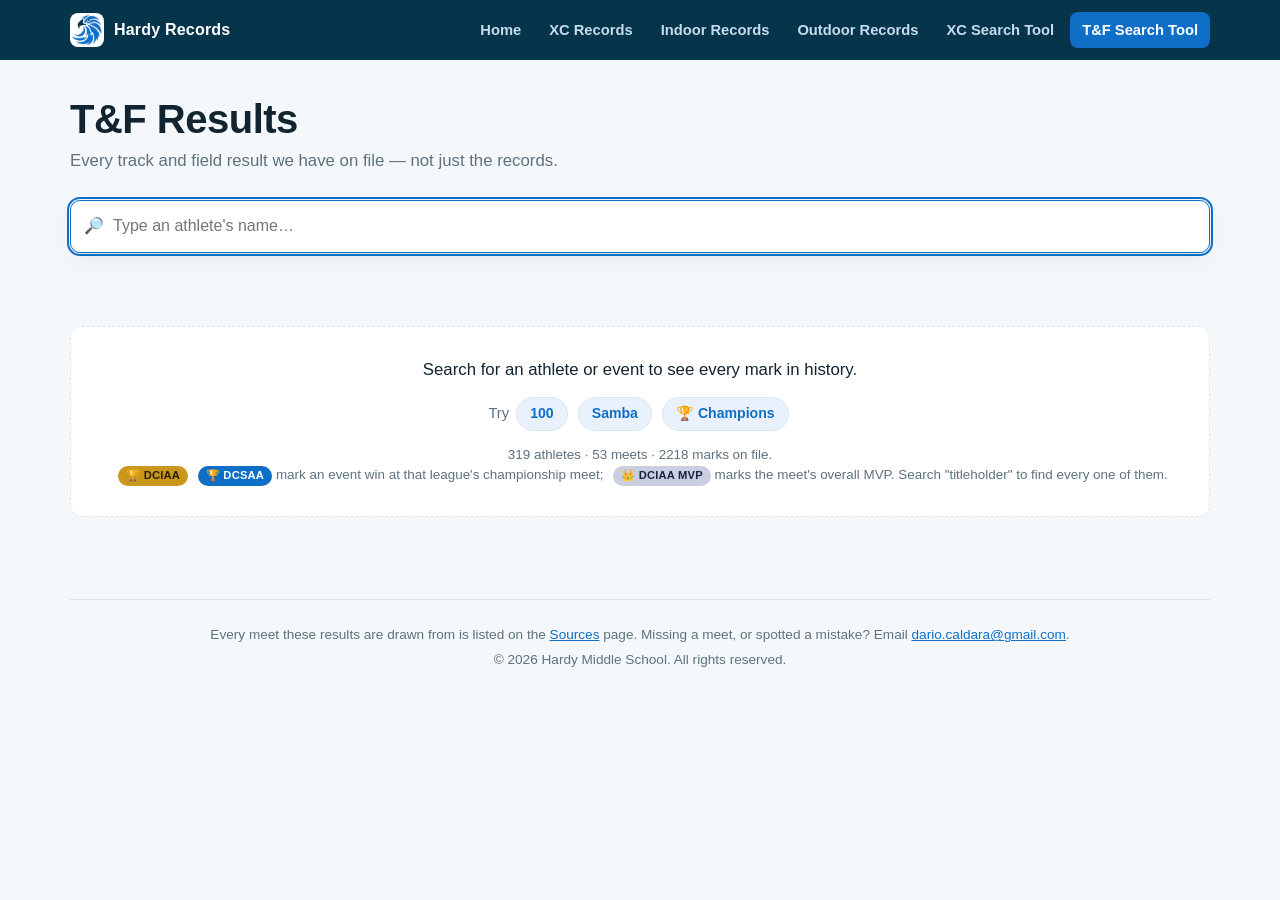
==== commit c090c6b0: "Reframe T&F search prompt around events too, fix example chips "Search for an athlete to see every m" ====
--- a/results-archive.html
+++ b/results-archive.html
@@ -44,10 +44,10 @@
         <p class="search-status" data-search-status role="status"></p>
 
         <div class="search-prompt" data-search-prompt>
-            <p class="prompt-lead">Search for an athlete to see every meet they competed in.</p>
-            <p class="prompt-eg">Try <button type="button" class="example" data-example="Gardiner">Gardiner</button> <button type="button" class="example" data-example="Iddamalagoda">Iddamalagoda</button> <button type="button" class="example" data-example="Robinson">Robinson</button> <button type="button" class="example" data-example="titleholder">&#127942; Champions</button></p>
+            <p class="prompt-lead">Search for an athlete or event to see every mark in history.</p>
+            <p class="prompt-eg">Try <button type="button" class="example" data-example="100">100</button> <button type="button" class="example" data-example="Samba">Samba</button> <button type="button" class="example" data-example="titleholder">&#127942; Champions</button></p>
             <p class="prompt-note">319 athletes &middot; 53 meets &middot; 2218 marks on file.</p>
-            <p class="prompt-note"><span class="title-badge dciaa">&#127942; DCIAA</span> <span class="title-badge dcsaa">&#127942; DCSAA</span> mark an event win at that league's championship meet; <span class="title-badge platinum">&#128081; DCIAA MVP</span> marks the meet's overall MVP.</p>
+            <p class="prompt-note"><span class="title-badge dciaa">&#127942; DCIAA</span> <span class="title-badge dcsaa">&#127942; DCSAA</span> mark an event win at that league's championship meet; <span class="title-badge platinum">&#128081; DCIAA MVP</span> marks the meet's overall MVP. Search "titleholder" to find every one of them.</p>
         </div>
 
         <div class="no-results is-hidden" data-search-empty>
